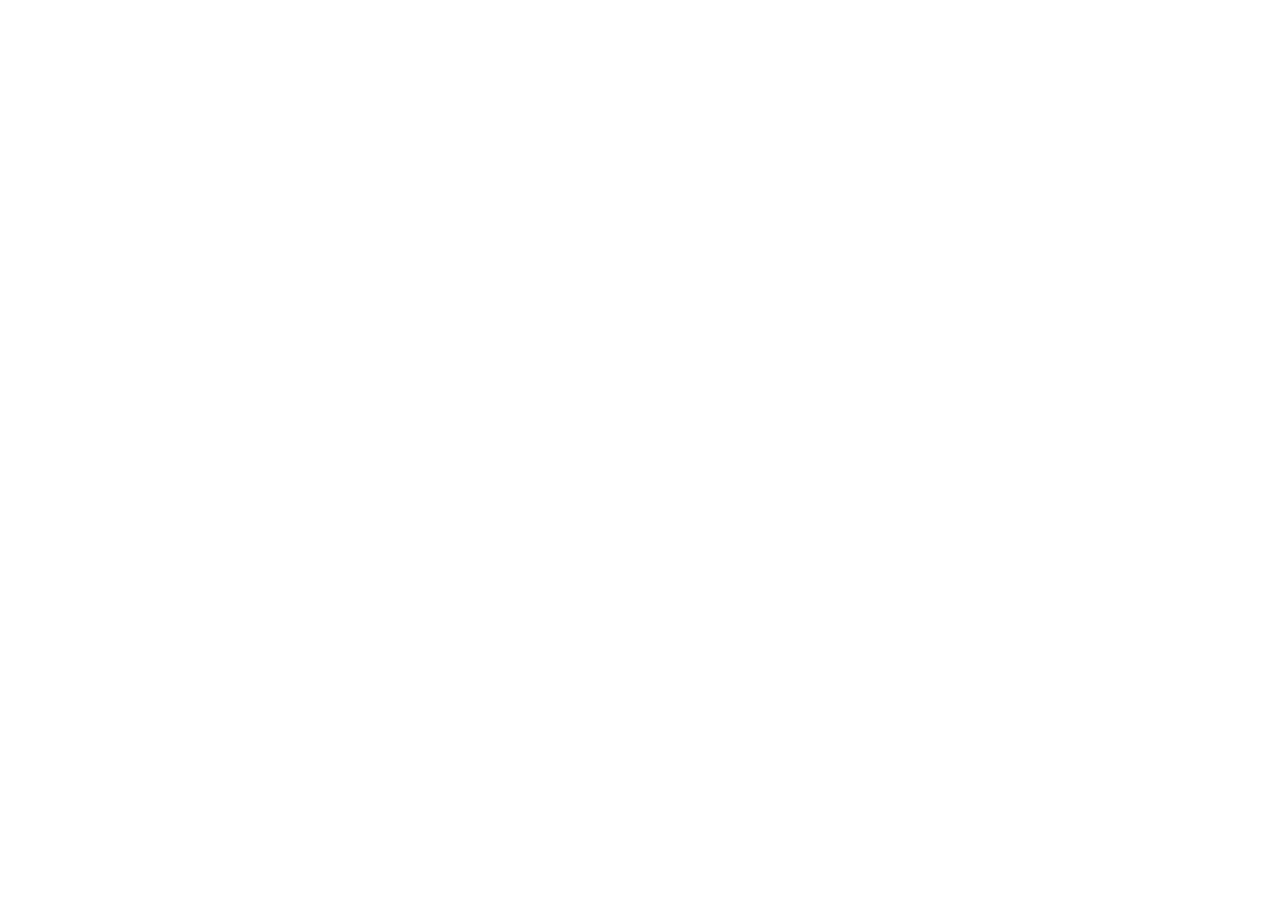
==== index.html @ 0b7f506c "Add files via upload" ====
<!doctype html>
<html lang="en">
  <head>
    <meta charset="UTF-8" />
    <meta name="viewport" content="width=device-width, initial-scale=1.0" />
    <meta name="theme-color" content="#101114" />
    <meta name="description" content="kults.tech builds sharp, useful websites for people doing serious work." />
    <title>kults.tech — Web design with a point of view</title>
    <script type="module" crossorigin src="/assets/index-CCxFKSVc.js"></script>
    <link rel="stylesheet" crossorigin href="/assets/index-DXysfhAD.css">
    <script src="/__manus__/debug-collector.js" defer></script>
  </head>
  <body>
    <script id="manus-runtime">window.__MANUS_HOST_DEV__ = false;
(function(){"use strict";var Mr={exports:{}},Kn={};/**
 * @license React
 * react-jsx-runtime.production.js
 *
 * Copyright (c) Meta Platforms, Inc. and affiliates.
 *
 * This source code is licensed under the MIT license found in the
 * LICENSE file in the root directory of this source tree.
 */var $c;function um(){if($c)return Kn;$c=1;var r=Symbol.for("react.transitional.element"),i=Symbol.for("react.fragment");function c(s,d,m){var x=null;if(m!==void 0&&(x=""+m),d.key!==void 0&&(x=""+d.key),"key"in d){m={};for(var R in d)R!=="key"&&(m[R]=d[R])}else m=d;return d=m.ref,{$$typeof:r,type:s,key:x,ref:d!==void 0?d:null,props:m}}return Kn.Fragment=i,Kn.jsx=c,Kn.jsxs=c,Kn}var Fc;function dm(){return Fc||(Fc=1,Mr.exports=um()),Mr.exports}var h=dm(),Ar={exports:{}},Pn={},Rr={exports:{}},Nr={};/**
 * @license React
 * scheduler.production.js
 *
 * Copyright (c) Meta Platforms, Inc. and affiliates.
 *
 * This source code is licensed under the MIT license found in the
 * LICENSE file in the root directory of this source tree.
 */var Ic;function fm(){return Ic||(Ic=1,function(r){function i(A,q){var B=A.length;A.push(q);t:for(;0<B;){var bt=B-1>>>1,p=A[bt];if(0<d(p,q))A[bt]=q,A[B]=p,B=bt;else break t}}function c(A){return A.length===0?null:A[0]}function s(A){if(A.length===0)return null;var q=A[0],B=A.pop();if(B!==q){A[0]=B;t:for(var bt=0,p=A.length,O=p>>>1;bt<O;){var X=2*(bt+1)-1,G=A[X],Z=X+1,st=A[Z];if(0>d(G,B))Z<p&&0>d(st,G)?(A[bt]=st,A[Z]=B,bt=Z):(A[bt]=G,A[X]=B,bt=X);else if(Z<p&&0>d(st,B))A[bt]=st,A[Z]=B,bt=Z;else break t}}return q}function d(A,q){var B=A.sortIndex-q.sortIndex;return B!==0?B:A.id-q.id}if(r.unstable_now=void 0,typeof performance=="object"&&typeof performance.now=="function"){var m=performance;r.unstable_now=function(){return m.now()}}else{var x=Date,R=x.now();r.unstable_now=function(){return x.now()-R}}var C=[],v=[],D=1,j=null,J=3,at=!1,$=!1,nt=!1,ct=!1,ht=typeof setTimeout=="function"?setTimeout:null,St=typeof clearTimeout=="function"?clearTimeout:null,_=typeof setImmediate<"u"?setImmediate:null;function Y(A){for(var q=c(v);q!==null;){if(q.callback===null)s(v);else if(q.startTime<=A)s(v),q.sortIndex=q.expirationTime,i(C,q);else break;q=c(v)}}function H(A){if(nt=!1,Y(A),!$)if(c(C)!==null)$=!0,it||(it=!0,Bt());else{var q=c(v);q!==null&&Mt(H,q.startTime-A)}}var it=!1,rt=-1,V=5,xt=-1;function Be(){return ct?!0:!(r.unstable_now()-xt<V)}function te(){if(ct=!1,it){var A=r.unstable_now();xt=A;var q=!0;try{t:{$=!1,nt&&(nt=!1,St(rt),rt=-1),at=!0;var B=J;try{e:{for(Y(A),j=c(C);j!==null&&!(j.expirationTime>A&&Be());){var bt=j.callback;if(typeof bt=="function"){j.callback=null,J=j.priorityLevel;var p=bt(j.expirationTime<=A);if(A=r.unstable_now(),typeof p=="function"){j.callback=p,Y(A),q=!0;break e}j===c(C)&&s(C),Y(A)}else s(C);j=c(C)}if(j!==null)q=!0;else{var O=c(v);O!==null&&Mt(H,O.startTime-A),q=!1}}break t}finally{j=null,J=B,at=!1}q=void 0}}finally{q?Bt():it=!1}}}var Bt;if(typeof _=="function")Bt=function(){_(te)};else if(typeof MessageChannel<"u"){var me=new MessageChannel,Se=me.port2;me.port1.onmessage=te,Bt=function(){Se.postMessage(null)}}else Bt=function(){ht(te,0)};function Mt(A,q){rt=ht(function(){A(r.unstable_now())},q)}r.unstable_IdlePriority=5,r.unstable_ImmediatePriority=1,r.unstable_LowPriority=4,r.unstable_NormalPriority=3,r.unstable_Profiling=null,r.unstable_UserBlockingPriority=2,r.unstable_cancelCallback=function(A){A.callback=null},r.unstable_forceFrameRate=function(A){0>A||125<A?console.error("forceFrameRate takes a positive int between 0 and 125, forcing frame rates higher than 125 fps is not supported"):V=0<A?Math.floor(1e3/A):5},r.unstable_getCurrentPriorityLevel=function(){return J},r.unstable_next=function(A){switch(J){case 1:case 2:case 3:var q=3;break;default:q=J}var B=J;J=q;try{return A()}finally{J=B}},r.unstable_requestPaint=function(){ct=!0},r.unstable_runWithPriority=function(A,q){switch(A){case 1:case 2:case 3:case 4:case 5:break;default:A=3}var B=J;J=A;try{return q()}finally{J=B}},r.unstable_scheduleCallback=function(A,q,B){var bt=r.unstable_now();switch(typeof B=="object"&&B!==null?(B=B.delay,B=typeof B=="number"&&0<B?bt+B:bt):B=bt,A){case 1:var p=-1;break;case 2:p=250;break;case 5:p=1073741823;break;case 4:p=1e4;break;default:p=5e3}return p=B+p,A={id:D++,callback:q,priorityLevel:A,startTime:B,expirationTime:p,sortIndex:-1},B>bt?(A.sortIndex=B,i(v,A),c(C)===null&&A===c(v)&&(nt?(St(rt),rt=-1):nt=!0,Mt(H,B-bt))):(A.sortIndex=p,i(C,A),$||at||($=!0,it||(it=!0,Bt()))),A},r.unstable_shouldYield=Be,r.unstable_wrapCallback=function(A){var q=J;return function(){var B=J;J=q;try{return A.apply(this,arguments)}finally{J=B}}}}(Nr)),Nr}var tu;function hm(){return tu||(tu=1,Rr.exports=fm()),Rr.exports}var zr={exports:{}},ut={};/**
 * @license React
 * react.production.js
 *
 * Copyright (c) Meta Platforms, Inc. and affiliates.
 *
 * This source code is licensed under the MIT license found in the
 * LICENSE file in the root directory of this source tree.
 */var eu;function mm(){if(eu)return ut;eu=1;var r=Symbol.for("react.transitional.element"),i=Symbol.for("react.portal"),c=Symbol.for("react.fragment"),s=Symbol.for("react.strict_mode"),d=Symbol.for("react.profiler"),m=Symbol.for("react.consumer"),x=Symbol.for("react.context"),R=Symbol.for("react.forward_ref"),C=Symbol.for("react.suspense"),v=Symbol.for("react.memo"),D=Symbol.for("react.lazy"),j=Symbol.iterator;function J(p){return p===null||typeof p!="object"?null:(p=j&&p[j]||p["@@iterator"],typeof p=="function"?p:null)}var at={isMounted:function(){return!1},enqueueForceUpdate:function(){},enqueueReplaceState:function(){},enqueueSetState:function(){}},$=Object.assign,nt={};function ct(p,O,X){this.props=p,this.context=O,this.refs=nt,this.updater=X||at}ct.prototype.isReactComponent={},ct.prototype.setState=function(p,O){if(typeof p!="object"&&typeof p!="function"&&p!=null)throw Error("takes an object of state variables to update or a function which returns an object of state variables.");this.updater.enqueueSetState(this,p,O,"setState")},ct.prototype.forceUpdate=function(p){this.updater.enqueueForceUpdate(this,p,"forceUpdate")};function ht(){}ht.prototype=ct.prototype;function St(p,O,X){this.props=p,this.context=O,this.refs=nt,this.updater=X||at}var _=St.prototype=new ht;_.constructor=St,$(_,ct.prototype),_.isPureReactComponent=!0;var Y=Array.isArray,H={H:null,A:null,T:null,S:null,V:null},it=Object.prototype.hasOwnProperty;function rt(p,O,X,G,Z,st){return X=st.ref,{$$typeof:r,type:p,key:O,ref:X!==void 0?X:null,props:st}}function V(p,O){return rt(p.type,O,void 0,void 0,void 0,p.props)}function xt(p){return typeof p=="object"&&p!==null&&p.$$typeof===r}function Be(p){var O={"=":"=0",":":"=2"};return"$"+p.replace(/[=:]/g,function(X){return O[X]})}var te=/\/+/g;function Bt(p,O){return typeof p=="object"&&p!==null&&p.key!=null?Be(""+p.key):O.toString(36)}function me(){}function Se(p){switch(p.status){case"fulfilled":return p.value;case"rejected":throw p.reason;default:switch(typeof p.status=="string"?p.then(me,me):(p.status="pending",p.then(function(O){p.status==="pending"&&(p.status="fulfilled",p.value=O)},function(O){p.status==="pending"&&(p.status="rejected",p.reason=O)})),p.status){case"fulfilled":return p.value;case"rejected":throw p.reason}}throw p}function Mt(p,O,X,G,Z){var st=typeof p;(st==="undefined"||st==="boolean")&&(p=null);var I=!1;if(p===null)I=!0;else switch(st){case"bigint":case"string":case"number":I=!0;break;case"object":switch(p.$$typeof){case r:case i:I=!0;break;case D:return I=p._init,Mt(I(p._payload),O,X,G,Z)}}if(I)return Z=Z(p),I=G===""?"."+Bt(p,0):G,Y(Z)?(X="",I!=null&&(X=I.replace(te,"$&/")+"/"),Mt(Z,O,X,"",function(Jt){return Jt})):Z!=null&&(xt(Z)&&(Z=V(Z,X+(Z.key==null||p&&p.key===Z.key?"":(""+Z.key).replace(te,"$&/")+"/")+I)),O.push(Z)),1;I=0;var gt=G===""?".":G+":";if(Y(p))for(var Tt=0;Tt<p.length;Tt++)G=p[Tt],st=gt+Bt(G,Tt),I+=Mt(G,O,X,st,Z);else if(Tt=J(p),typeof Tt=="function")for(p=Tt.call(p),Tt=0;!(G=p.next()).done;)G=G.value,st=gt+Bt(G,Tt++),I+=Mt(G,O,X,st,Z);else if(st==="object"){if(typeof p.then=="function")return Mt(Se(p),O,X,G,Z);throw O=String(p),Error("Objects are not valid as a React child (found: "+(O==="[object Object]"?"object with keys {"+Object.keys(p).join(", ")+"}":O)+"). If you meant to render a collection of children, use an array instead.")}return I}function A(p,O,X){if(p==null)return p;var G=[],Z=0;return Mt(p,G,"","",function(st){return O.call(X,st,Z++)}),G}function q(p){if(p._status===-1){var O=p._result;O=O(),O.then(function(X){(p._status===0||p._status===-1)&&(p._status=1,p._result=X)},function(X){(p._status===0||p._status===-1)&&(p._status=2,p._result=X)}),p._status===-1&&(p._status=0,p._result=O)}if(p._status===1)return p._result.default;throw p._result}var B=typeof reportError=="function"?reportError:function(p){if(typeof window=="object"&&typeof window.ErrorEvent=="function"){var O=new window.ErrorEvent("error",{bubbles:!0,cancelable:!0,message:typeof p=="object"&&p!==null&&typeof p.message=="string"?String(p.message):String(p),error:p});if(!window.dispatchEvent(O))return}else if(typeof process=="object"&&typeof process.emit=="function"){process.emit("uncaughtException",p);return}console.error(p)};function bt(){}return ut.Children={map:A,forEach:function(p,O,X){A(p,function(){O.apply(this,arguments)},X)},count:function(p){var O=0;return A(p,function(){O++}),O},toArray:function(p){return A(p,function(O){return O})||[]},only:function(p){if(!xt(p))throw Error("React.Children.only expected to receive a single React element child.");return p}},ut.Component=ct,ut.Fragment=c,ut.Profiler=d,ut.PureComponent=St,ut.StrictMode=s,ut.Suspense=C,ut.__CLIENT_INTERNALS_DO_NOT_USE_OR_WARN_USERS_THEY_CANNOT_UPGRADE=H,ut.__COMPILER_RUNTIME={__proto__:null,c:function(p){return H.H.useMemoCache(p)}},ut.cache=function(p){return function(){return p.apply(null,arguments)}},ut.cloneElement=function(p,O,X){if(p==null)throw Error("The argument must be a React element, but you passed "+p+".");var G=$({},p.props),Z=p.key,st=void 0;if(O!=null)for(I in O.ref!==void 0&&(st=void 0),O.key!==void 0&&(Z=""+O.key),O)!it.call(O,I)||I==="key"||I==="__self"||I==="__source"||I==="ref"&&O.ref===void 0||(G[I]=O[I]);var I=arguments.length-2;if(I===1)G.children=X;else if(1<I){for(var gt=Array(I),Tt=0;Tt<I;Tt++)gt[Tt]=arguments[Tt+2];G.children=gt}return rt(p.type,Z,void 0,void 0,st,G)},ut.createContext=function(p){return p={$$typeof:x,_currentValue:p,_currentValue2:p,_threadCount:0,Provider:null,Consumer:null},p.Provider=p,p.Consumer={$$typeof:m,_context:p},p},ut.createElement=function(p,O,X){var G,Z={},st=null;if(O!=null)for(G in O.key!==void 0&&(st=""+O.key),O)it.call(O,G)&&G!=="key"&&G!=="__self"&&G!=="__source"&&(Z[G]=O[G]);var I=arguments.length-2;if(I===1)Z.children=X;else if(1<I){for(var gt=Array(I),Tt=0;Tt<I;Tt++)gt[Tt]=arguments[Tt+2];Z.children=gt}if(p&&p.defaultProps)for(G in I=p.defaultProps,I)Z[G]===void 0&&(Z[G]=I[G]);return rt(p,st,void 0,void 0,null,Z)},ut.createRef=function(){return{current:null}},ut.forwardRef=function(p){return{$$typeof:R,render:p}},ut.isValidElement=xt,ut.lazy=function(p){return{$$typeof:D,_payload:{_status:-1,_result:p},_init:q}},ut.memo=function(p,O){return{$$typeof:v,type:p,compare:O===void 0?null:O}},ut.startTransition=function(p){var O=H.T,X={};H.T=X;try{var G=p(),Z=H.S;Z!==null&&Z(X,G),typeof G=="object"&&G!==null&&typeof G.then=="function"&&G.then(bt,B)}catch(st){B(st)}finally{H.T=O}},ut.unstable_useCacheRefresh=function(){return H.H.useCacheRefresh()},ut.use=function(p){return H.H.use(p)},ut.useActionState=function(p,O,X){return H.H.useActionState(p,O,X)},ut.useCallback=function(p,O){return H.H.useCallback(p,O)},ut.useContext=function(p){return H.H.useContext(p)},ut.useDebugValue=function(){},ut.useDeferredValue=function(p,O){return H.H.useDeferredValue(p,O)},ut.useEffect=function(p,O,X){var G=H.H;if(typeof X=="function")throw Error("useEffect CRUD overload is not enabled in this build of React.");return G.useEffect(p,O)},ut.useId=function(){return H.H.useId()},ut.useImperativeHandle=function(p,O,X){return H.H.useImperativeHandle(p,O,X)},ut.useInsertionEffect=function(p,O){return H.H.useInsertionEffect(p,O)},ut.useLayoutEffect=function(p,O){return H.H.useLayoutEffect(p,O)},ut.useMemo=function(p,O){return H.H.useMemo(p,O)},ut.useOptimistic=function(p,O){return H.H.useOptimistic(p,O)},ut.useReducer=function(p,O,X){return H.H.useReducer(p,O,X)},ut.useRef=function(p){return H.H.useRef(p)},ut.useState=function(p){return H.H.useState(p)},ut.useSyncExternalStore=function(p,O,X){return H.H.useSyncExternalStore(p,O,X)},ut.useTransition=function(){return H.H.useTransition()},ut.version="19.1.1",ut}var lu;function _r(){return lu||(lu=1,zr.exports=mm()),zr.exports}var kr={exports:{}},he={};/**
 * @license React
 * react-dom.production.js
 *
 * Copyright (c) Meta Platforms, Inc. and affiliates.
 *
 * This source code is licensed under the MIT license found in the
 * LICENSE file in the root directory of this source tree.
 */var au;function gm(){if(au)return he;au=1;var r=_r();function i(C){var v="https://react.dev/errors/"+C;if(1<arguments.length){v+="?args[]="+encodeURIComponent(arguments[1]);for(var D=2;D<arguments.length;D++)v+="&args[]="+encodeURIComponent(arguments[D])}return"Minified React error #"+C+"; visit "+v+" for the full message or use the non-minified dev environment for full errors and additional helpful warnings."}function c(){}var s={d:{f:c,r:function(){throw Error(i(522))},D:c,C:c,L:c,m:c,X:c,S:c,M:c},p:0,findDOMNode:null},d=Symbol.for("react.portal");function m(C,v,D){var j=3<arguments.length&&arguments[3]!==void 0?arguments[3]:null;return{$$typeof:d,key:j==null?null:""+j,children:C,containerInfo:v,implementation:D}}var x=r.__CLIENT_INTERNALS_DO_NOT_USE_OR_WARN_USERS_THEY_CANNOT_UPGRADE;function R(C,v){if(C==="font")return"";if(typeof v=="string")return v==="use-credentials"?v:""}return he.__DOM_INTERNALS_DO_NOT_USE_OR_WARN_USERS_THEY_CANNOT_UPGRADE=s,he.createPortal=function(C,v){var D=2<arguments.length&&arguments[2]!==void 0?arguments[2]:null;if(!v||v.nodeType!==1&&v.nodeType!==9&&v.nodeType!==11)throw Error(i(299));return m(C,v,null,D)},he.flushSync=function(C){var v=x.T,D=s.p;try{if(x.T=null,s.p=2,C)return C()}finally{x.T=v,s.p=D,s.d.f()}},he.preconnect=function(C,v){typeof C=="string"&&(v?(v=v.crossOrigin,v=typeof v=="string"?v==="use-credentials"?v:"":void 0):v=null,s.d.C(C,v))},he.prefetchDNS=function(C){typeof C=="string"&&s.d.D(C)},he.preinit=function(C,v){if(typeof C=="string"&&v&&typeof v.as=="string"){var D=v.as,j=R(D,v.crossOrigin),J=typeof v.integrity=="string"?v.integrity:void 0,at=typeof v.fetchPriority=="string"?v.fetchPriority:void 0;D==="style"?s.d.S(C,typeof v.precedence=="string"?v.precedence:void 0,{crossOrigin:j,integrity:J,fetchPriority:at}):D==="script"&&s.d.X(C,{crossOrigin:j,integrity:J,fetchPriority:at,nonce:typeof v.nonce=="string"?v.nonce:void 0})}},he.preinitModule=function(C,v){if(typeof C=="string")if(typeof v=="object"&&v!==null){if(v.as==null||v.as==="script"){var D=R(v.as,v.crossOrigin);s.d.M(C,{crossOrigin:D,integrity:typeof v.integrity=="string"?v.integrity:void 0,nonce:typeof v.nonce=="string"?v.nonce:void 0})}}else v==null&&s.d.M(C)},he.preload=function(C,v){if(typeof C=="string"&&typeof v=="object"&&v!==null&&typeof v.as=="string"){var D=v.as,j=R(D,v.crossOrigin);s.d.L(C,D,{crossOrigin:j,integrity:typeof v.integrity=="string"?v.integrity:void 0,nonce:typeof v.nonce=="string"?v.nonce:void 0,type:typeof v.type=="string"?v.type:void 0,fetchPriority:typeof v.fetchPriority=="string"?v.fetchPriority:void 0,referrerPolicy:typeof v.referrerPolicy=="string"?v.referrerPolicy:void 0,imageSrcSet:typeof v.imageSrcSet=="string"?v.imageSrcSet:void 0,imageSizes:typeof v.imageSizes=="string"?v.imageSizes:void 0,media:typeof v.media=="string"?v.media:void 0})}},he.preloadModule=function(C,v){if(typeof C=="string")if(v){var D=R(v.as,v.crossOrigin);s.d.m(C,{as:typeof v.as=="string"&&v.as!=="script"?v.as:void 0,crossOrigin:D,integrity:typeof v.integrity=="string"?v.integrity:void 0})}else s.d.m(C)},he.requestFormReset=function(C){s.d.r(C)},he.unstable_batchedUpdates=function(C,v){return C(v)},he.useFormState=function(C,v,D){return x.H.useFormState(C,v,D)},he.useFormStatus=function(){return x.H.useHostTransitionStatus()},he.version="19.1.1",he}var nu;function pm(){if(nu)return kr.exports;nu=1;function r(){if(!(typeof __REACT_DEVTOOLS_GLOBAL_HOOK__>"u"||typeof __REACT_DEVTOOLS_GLOBAL_HOOK__.checkDCE!="function"))try{__REACT_DEVTOOLS_GLOBAL_HOOK__.checkDCE(r)}catch(i){console.error(i)}}return r(),kr.exports=gm(),kr.exports}/**
 * @license React
 * react-dom-client.production.js
 *
 * Copyright (c) Meta Platforms, Inc. and affiliates.
 *
 * This source code is licensed under the MIT license found in the
 * LICENSE file in the root directory of this source tree.
 */var ou;function ym(){if(ou)return Pn;ou=1;var r=hm(),i=_r(),c=pm();function s(t){var e="https://react.dev/errors/"+t;if(1<arguments.length){e+="?args[]="+encodeURIComponent(arguments[1]);for(var l=2;l<arguments.length;l++)e+="&args[]="+encodeURIComponent(arguments[l])}return"Minified React error #"+t+"; visit "+e+" for the full message or use the non-minified dev environment for full errors and additional helpful warnings."}function d(t){return!(!t||t.nodeType!==1&&t.nodeType!==9&&t.nodeType!==11)}function m(t){var e=t,l=t;if(t.alternate)for(;e.return;)e=e.return;else{t=e;do e=t,(e.flags&4098)!==0&&(l=e.return),t=e.return;while(t)}return e.tag===3?l:null}function x(t){if(t.tag===13){var e=t.memoizedState;if(e===null&&(t=t.alternate,t!==null&&(e=t.memoizedState)),e!==null)return e.dehydrated}return null}function R(t){if(m(t)!==t)throw Error(s(188))}function C(t){var e=t.alternate;if(!e){if(e=m(t),e===null)throw Error(s(188));return e!==t?null:t}for(var l=t,a=e;;){var n=l.return;if(n===null)break;var o=n.alternate;if(o===null){if(a=n.return,a!==null){l=a;continue}break}if(n.child===o.child){for(o=n.child;o;){if(o===l)return R(n),t;if(o===a)return R(n),e;o=o.sibling}throw Error(s(188))}if(l.return!==a.return)l=n,a=o;else{for(var u=!1,f=n.child;f;){if(f===l){u=!0,l=n,a=o;break}if(f===a){u=!0,a=n,l=o;break}f=f.sibling}if(!u){for(f=o.child;f;){if(f===l){u=!0,l=o,a=n;break}if(f===a){u=!0,a=o,l=n;break}f=f.sibling}if(!u)throw Error(s(189))}}if(l.alternate!==a)throw Error(s(190))}if(l.tag!==3)throw Error(s(188));return l.stateNode.current===l?t:e}function v(t){var e=t.tag;if(e===5||e===26||e===27||e===6)return t;for(t=t.child;t!==null;){if(e=v(t),e!==null)return e;t=t.sibling}return null}var D=Object.assign,j=Symbol.for("react.element"),J=Symbol.for("react.transitional.element"),at=Symbol.for("react.portal"),$=Symbol.for("react.fragment"),nt=Symbol.for("react.strict_mode"),ct=Symbol.for("react.profiler"),ht=Symbol.for("react.provider"),St=Symbol.for("react.consumer"),_=Symbol.for("react.context"),Y=Symbol.for("react.forward_ref"),H=Symbol.for("react.suspense"),it=Symbol.for("react.suspense_list"),rt=Symbol.for("react.memo"),V=Symbol.for("react.lazy"),xt=Symbol.for("react.activity"),Be=Symbol.for("react.memo_cache_sentinel"),te=Symbol.iterator;function Bt(t){return t===null||typeof t!="object"?null:(t=te&&t[te]||t["@@iterator"],typeof t=="function"?t:null)}var me=Symbol.for("react.client.reference");function Se(t){if(t==null)return null;if(typeof t=="function")return t.$$typeof===me?null:t.displayName||t.name||null;if(typeof t=="string")return t;switch(t){case $:return"Fragment";case ct:return"Profiler";case nt:return"StrictMode";case H:return"Suspense";case it:return"SuspenseList";case xt:return"Activity"}if(typeof t=="object")switch(t.$$typeof){case at:return"Portal";case _:return(t.displayName||"Context")+".Provider";case St:return(t._context.displayName||"Context")+".Consumer";case Y:var e=t.render;return t=t.displayName,t||(t=e.displayName||e.name||"",t=t!==""?"ForwardRef("+t+")":"ForwardRef"),t;case rt:return e=t.displayName||null,e!==null?e:Se(t.type)||"Memo";case V:e=t._payload,t=t._init;try{return Se(t(e))}catch{}}return null}var Mt=Array.isArray,A=i.__CLIENT_INTERNALS_DO_NOT_USE_OR_WARN_USERS_THEY_CANNOT_UPGRADE,q=c.__DOM_INTERNALS_DO_NOT_USE_OR_WARN_USERS_THEY_CANNOT_UPGRADE,B={pending:!1,data:null,method:null,action:null},bt=[],p=-1;function O(t){return{current:t}}function X(t){0>p||(t.current=bt[p],bt[p]=null,p--)}function G(t,e){p++,bt[p]=t.current,t.current=e}var Z=O(null),st=O(null),I=O(null),gt=O(null);function Tt(t,e){switch(G(I,e),G(st,t),G(Z,null),e.nodeType){case 9:case 11:t=(t=e.documentElement)&&(t=t.namespaceURI)?Hh(t):0;break;default:if(t=e.tagName,e=e.namespaceURI)e=Hh(e),t=Uh(e,t);else switch(t){case"svg":t=1;break;case"math":t=2;break;default:t=0}}X(Z),G(Z,t)}function Jt(){X(Z),X(st),X(I)}function Ke(t){t.memoizedState!==null&&G(gt,t);var e=Z.current,l=Uh(e,t.type);e!==l&&(G(st,t),G(Z,l))}function Ce(t){st.current===t&&(X(Z),X(st)),gt.current===t&&(X(gt),Wo._currentValue=B)}var Pe=Object.prototype.hasOwnProperty,yl=r.unstable_scheduleCallback,sn=r.unstable_cancelCallback,Ca=r.unstable_shouldYield,ri=r.unstable_requestPaint,ge=r.unstable_now,si=r.unstable_getCurrentPriorityLevel,Ul=r.unstable_ImmediatePriority,Fn=r.unstable_UserBlockingPriority,nl=r.unstable_NormalPriority,ci=r.unstable_LowPriority,Gl=r.unstable_IdlePriority,ui=r.log,Ea=r.unstable_setDisableYieldValue,ql=null,Wt=null;function Je(t){if(typeof ui=="function"&&Ea(t),Wt&&typeof Wt.setStrictMode=="function")try{Wt.setStrictMode(ql,t)}catch{}}var $t=Math.clz32?Math.clz32:fi,di=Math.log,Ta=Math.LN2;function fi(t){return t>>>=0,t===0?32:31-(di(t)/Ta|0)|0}var L=256,cn=4194304;function vl(t){var e=t&42;if(e!==0)return e;switch(t&-t){case 1:return 1;case 2:return 2;case 4:return 4;case 8:return 8;case 16:return 16;case 32:return 32;case 64:return 64;case 128:return 128;case 256:case 512:case 1024:case 2048:case 4096:case 8192:case 16384:case 32768:case 65536:case 131072:case 262144:case 524288:case 1048576:case 2097152:return t&4194048;case 4194304:case 8388608:case 16777216:case 33554432:return t&62914560;case 67108864:return 67108864;case 134217728:return 134217728;case 268435456:return 268435456;case 536870912:return 536870912;case 1073741824:return 0;default:return t}}function un(t,e,l){var a=t.pendingLanes;if(a===0)return 0;var n=0,o=t.suspendedLanes,u=t.pingedLanes;t=t.warmLanes;var f=a&134217727;return f!==0?(a=f&~o,a!==0?n=vl(a):(u&=f,u!==0?n=vl(u):l||(l=f&~t,l!==0&&(n=vl(l))))):(f=a&~o,f!==0?n=vl(f):u!==0?n=vl(u):l||(l=a&~t,l!==0&&(n=vl(l)))),n===0?0:e!==0&&e!==n&&(e&o)===0&&(o=n&-n,l=e&-e,o>=l||o===32&&(l&4194048)!==0)?e:n}function Dt(t,e){return(t.pendingLanes&~(t.suspendedLanes&~t.pingedLanes)&e)===0}function In(t,e){switch(t){case 1:case 2:case 4:case 8:case 64:return e+250;case 16:case 32:case 128:case 256:case 512:case 1024:case 2048:case 4096:case 8192:case 16384:case 32768:case 65536:case 131072:case 262144:case 524288:case 1048576:case 2097152:return e+5e3;case 4194304:case 8388608:case 16777216:case 33554432:return-1;case 67108864:case 134217728:case 268435456:case 536870912:case 1073741824:return-1;default:return-1}}function to(){var t=L;return L<<=1,(L&4194048)===0&&(L=256),t}function hi(){var t=cn;return cn<<=1,(cn&62914560)===0&&(cn=4194304),t}function eo(t){for(var e=[],l=0;31>l;l++)e.push(t);return e}function Da(t,e){t.pendingLanes|=e,e!==268435456&&(t.suspendedLanes=0,t.pingedLanes=0,t.warmLanes=0)}function Ir(t,e,l,a,n,o){var u=t.pendingLanes;t.pendingLanes=l,t.suspendedLanes=0,t.pingedLanes=0,t.warmLanes=0,t.expiredLanes&=l,t.entangledLanes&=l,t.errorRecoveryDisabledLanes&=l,t.shellSuspendCounter=0;var f=t.entanglements,g=t.expirationTimes,S=t.hiddenUpdates;for(l=u&~l;0<l;){var N=31-$t(l),k=1<<N;f[N]=0,g[N]=-1;var E=S[N];if(E!==null)for(S[N]=null,N=0;N<E.length;N++){var T=E[N];T!==null&&(T.lane&=-536870913)}l&=~k}a!==0&&mi(t,a,0),o!==0&&n===0&&t.tag!==0&&(t.suspendedLanes|=o&~(u&~e))}function mi(t,e,l){t.pendingLanes|=e,t.suspendedLanes&=~e;var a=31-$t(e);t.entangledLanes|=e,t.entanglements[a]=t.entanglements[a]|1073741824|l&4194090}function gi(t,e){var l=t.entangledLanes|=e;for(t=t.entanglements;l;){var a=31-$t(l),n=1<<a;n&e|t[a]&e&&(t[a]|=e),l&=~n}}function lo(t){switch(t){case 2:t=1;break;case 8:t=4;break;case 32:t=16;break;case 256:case 512:case 1024:case 2048:case 4096:case 8192:case 16384:case 32768:case 65536:case 131072:case 262144:case 524288:case 1048576:case 2097152:case 4194304:case 8388608:case 16777216:case 33554432:t=128;break;case 268435456:t=134217728;break;default:t=0}return t}function ao(t){return t&=-t,2<t?8<t?(t&134217727)!==0?32:268435456:8:2}function pi(){var t=q.p;return t!==0?t:(t=window.event,t===void 0?32:nm(t.type))}function ts(t,e){var l=q.p;try{return q.p=t,e()}finally{q.p=l}}var ol=Math.random().toString(36).slice(2),ee="__reactFiber$"+ol,pe="__reactProps$"+ol,Yl="__reactContainer$"+ol,no="__reactEvents$"+ol,es="__reactListeners$"+ol,ls="__reactHandles$"+ol,yi="__reactResources$"+ol,Ma="__reactMarker$"+ol;function oo(t){delete t[ee],delete t[pe],delete t[no],delete t[es],delete t[ls]}function Vl(t){var e=t[ee];if(e)return e;for(var l=t.parentNode;l;){if(e=l[Yl]||l[ee]){if(l=e.alternate,e.child!==null||l!==null&&l.child!==null)for(t=Vh(t);t!==null;){if(l=t[ee])return l;t=Vh(t)}return e}t=l,l=t.parentNode}return null}function Xl(t){if(t=t[ee]||t[Yl]){var e=t.tag;if(e===5||e===6||e===13||e===26||e===27||e===3)return t}return null}function Aa(t){var e=t.tag;if(e===5||e===26||e===27||e===6)return t.stateNode;throw Error(s(33))}function Zl(t){var e=t[yi];return e||(e=t[yi]={hoistableStyles:new Map,hoistableScripts:new Map}),e}function Vt(t){t[Ma]=!0}var vi=new Set,bi={};function bl(t,e){We(t,e),We(t+"Capture",e)}function We(t,e){for(bi[t]=e,t=0;t<e.length;t++)vi.add(e[t])}var as=RegExp("^[:A-Z_a-z\\u00C0-\\u00D6\\u00D8-\\u00F6\\u00F8-\\u02FF\\u0370-\\u037D\\u037F-\\u1FFF\\u200C-\\u200D\\u2070-\\u218F\\u2C00-\\u2FEF\\u3001-\\uD7FF\\uF900-\\uFDCF\\uFDF0-\\uFFFD][:A-Z_a-z\\u00C0-\\u00D6\\u00D8-\\u00F6\\u00F8-\\u02FF\\u0370-\\u037D\\u037F-\\u1FFF\\u200C-\\u200D\\u2070-\\u218F\\u2C00-\\u2FEF\\u3001-\\uD7FF\\uF900-\\uFDCF\\uFDF0-\\uFFFD\\-.0-9\\u00B7\\u0300-\\u036F\\u203F-\\u2040]*$"),xi={},wi={};function Ra(t){return Pe.call(wi,t)?!0:Pe.call(xi,t)?!1:as.test(t)?wi[t]=!0:(xi[t]=!0,!1)}function M(t,e,l){if(Ra(e))if(l===null)t.removeAttribute(e);else{switch(typeof l){case"undefined":case"function":case"symbol":t.removeAttribute(e);return;case"boolean":var a=e.toLowerCase().slice(0,5);if(a!=="data-"&&a!=="aria-"){t.removeAttribute(e);return}}t.setAttribute(e,""+l)}}function tt(t,e,l){if(l===null)t.removeAttribute(e);else{switch(typeof l){case"undefined":case"function":case"symbol":case"boolean":t.removeAttribute(e);return}t.setAttribute(e,""+l)}}function Ot(t,e,l,a){if(a===null)t.removeAttribute(l);else{switch(typeof a){case"undefined":case"function":case"symbol":case"boolean":t.removeAttribute(l);return}t.setAttributeNS(e,l,""+a)}}var le,Ee;function ae(t){if(le===void 0)try{throw Error()}catch(l){var e=l.stack.trim().match(/\n( *(at )?)/);le=e&&e[1]||"",Ee=-1<l.stack.indexOf(`
    at`)?" (<anonymous>)":-1<l.stack.indexOf("@")?"@unknown:0:0":""}return`
`+le+t+Ee}var Le=!1;function He(t,e){if(!t||Le)return"";Le=!0;var l=Error.prepareStackTrace;Error.prepareStackTrace=void 0;try{var a={DetermineComponentFrameRoot:function(){try{if(e){var k=function(){throw Error()};if(Object.defineProperty(k.prototype,"props",{set:function(){throw Error()}}),typeof Reflect=="object"&&Reflect.construct){try{Reflect.construct(k,[])}catch(T){var E=T}Reflect.construct(t,[],k)}else{try{k.call()}catch(T){E=T}t.call(k.prototype)}}else{try{throw Error()}catch(T){E=T}(k=t())&&typeof k.catch=="function"&&k.catch(function(){})}}catch(T){if(T&&E&&typeof T.stack=="string")return[T.stack,E.stack]}return[null,null]}};a.DetermineComponentFrameRoot.displayName="DetermineComponentFrameRoot";var n=Object.getOwnPropertyDescriptor(a.DetermineComponentFrameRoot,"name");n&&n.configurable&&Object.defineProperty(a.DetermineComponentFrameRoot,"name",{value:"DetermineComponentFrameRoot"});var o=a.DetermineComponentFrameRoot(),u=o[0],f=o[1];if(u&&f){var g=u.split(`
`),S=f.split(`
`);for(n=a=0;a<g.length&&!g[a].includes("DetermineComponentFrameRoot");)a++;for(;n<S.length&&!S[n].includes("DetermineComponentFrameRoot");)n++;if(a===g.length||n===S.length)for(a=g.length-1,n=S.length-1;1<=a&&0<=n&&g[a]!==S[n];)n--;for(;1<=a&&0<=n;a--,n--)if(g[a]!==S[n]){if(a!==1||n!==1)do if(a--,n--,0>n||g[a]!==S[n]){var N=`
`+g[a].replace(" at new "," at ");return t.displayName&&N.includes("<anonymous>")&&(N=N.replace("<anonymous>",t.displayName)),N}while(1<=a&&0<=n);break}}}finally{Le=!1,Error.prepareStackTrace=l}return(l=t?t.displayName||t.name:"")?ae(l):""}function Ql(t){switch(t.tag){case 26:case 27:case 5:return ae(t.type);case 16:return ae("Lazy");case 13:return ae("Suspense");case 19:return ae("SuspenseList");case 0:case 15:return He(t.type,!1);case 11:return He(t.type.render,!1);case 1:return He(t.type,!0);case 31:return ae("Activity");default:return""}}function xl(t){try{var e="";do e+=Ql(t),t=t.return;while(t);return e}catch(l){return`
Error generating stack: `+l.message+`
`+l.stack}}function Xt(t){switch(typeof t){case"bigint":case"boolean":case"number":case"string":case"undefined":return t;case"object":return t;default:return""}}function il(t){var e=t.type;return(t=t.nodeName)&&t.toLowerCase()==="input"&&(e==="checkbox"||e==="radio")}function ve(t){var e=il(t)?"checked":"value",l=Object.getOwnPropertyDescriptor(t.constructor.prototype,e),a=""+t[e];if(!t.hasOwnProperty(e)&&typeof l<"u"&&typeof l.get=="function"&&typeof l.set=="function"){var n=l.get,o=l.set;return Object.defineProperty(t,e,{configurable:!0,get:function(){return n.call(this)},set:function(u){a=""+u,o.call(this,u)}}),Object.defineProperty(t,e,{enumerable:l.enumerable}),{getValue:function(){return a},setValue:function(u){a=""+u},stopTracking:function(){t._valueTracker=null,delete t[e]}}}}function re(t){t._valueTracker||(t._valueTracker=ve(t))}function rl(t){if(!t)return!1;var e=t._valueTracker;if(!e)return!0;var l=e.getValue(),a="";return t&&(a=il(t)?t.checked?"true":"false":t.value),t=a,t!==l?(e.setValue(t),!0):!1}function wl(t){if(t=t||(typeof document<"u"?document:void 0),typeof t>"u")return null;try{return t.activeElement||t.body}catch{return t.body}}var dn=/[\n"\\]/g;function se(t){return t.replace(dn,function(e){return"\\"+e.charCodeAt(0).toString(16)+" "})}function Kl(t,e,l,a,n,o,u,f){t.name="",u!=null&&typeof u!="function"&&typeof u!="symbol"&&typeof u!="boolean"?t.type=u:t.removeAttribute("type"),e!=null?u==="number"?(e===0&&t.value===""||t.value!=e)&&(t.value=""+Xt(e)):t.value!==""+Xt(e)&&(t.value=""+Xt(e)):u!=="submit"&&u!=="reset"||t.removeAttribute("value"),e!=null?Pl(t,u,Xt(e)):l!=null?Pl(t,u,Xt(l)):a!=null&&t.removeAttribute("value"),n==null&&o!=null&&(t.defaultChecked=!!o),n!=null&&(t.checked=n&&typeof n!="function"&&typeof n!="symbol"),f!=null&&typeof f!="function"&&typeof f!="symbol"&&typeof f!="boolean"?t.name=""+Xt(f):t.removeAttribute("name")}function Na(t,e,l,a,n,o,u,f){if(o!=null&&typeof o!="function"&&typeof o!="symbol"&&typeof o!="boolean"&&(t.type=o),e!=null||l!=null){if(!(o!=="submit"&&o!=="reset"||e!=null))return;l=l!=null?""+Xt(l):"",e=e!=null?""+Xt(e):l,f||e===t.value||(t.value=e),t.defaultValue=e}a=a??n,a=typeof a!="function"&&typeof a!="symbol"&&!!a,t.checked=f?t.checked:!!a,t.defaultChecked=!!a,u!=null&&typeof u!="function"&&typeof u!="symbol"&&typeof u!="boolean"&&(t.name=u)}function Pl(t,e,l){e==="number"&&wl(t.ownerDocument)===t||t.defaultValue===""+l||(t.defaultValue=""+l)}function $e(t,e,l,a){if(t=t.options,e){e={};for(var n=0;n<l.length;n++)e["$"+l[n]]=!0;for(l=0;l<t.length;l++)n=e.hasOwnProperty("$"+t[l].value),t[l].selected!==n&&(t[l].selected=n),n&&a&&(t[l].defaultSelected=!0)}else{for(l=""+Xt(l),e=null,n=0;n<t.length;n++){if(t[n].value===l){t[n].selected=!0,a&&(t[n].defaultSelected=!0);return}e!==null||t[n].disabled||(e=t[n])}e!==null&&(e.selected=!0)}}function za(t,e,l){if(e!=null&&(e=""+Xt(e),e!==t.value&&(t.value=e),l==null)){t.defaultValue!==e&&(t.defaultValue=e);return}t.defaultValue=l!=null?""+Xt(l):""}function _a(t,e,l,a){if(e==null){if(a!=null){if(l!=null)throw Error(s(92));if(Mt(a)){if(1<a.length)throw Error(s(93));a=a[0]}l=a}l==null&&(l=""),e=l}l=Xt(e),t.defaultValue=l,a=t.textContent,a===l&&a!==""&&a!==null&&(t.value=a)}function Fe(t,e){if(e){var l=t.firstChild;if(l&&l===t.lastChild&&l.nodeType===3){l.nodeValue=e;return}}t.textContent=e}var fn=new Set("animationIterationCount aspectRatio borderImageOutset borderImageSlice borderImageWidth boxFlex boxFlexGroup boxOrdinalGroup columnCount columns flex flexGrow flexPositive flexShrink flexNegative flexOrder gridArea gridRow gridRowEnd gridRowSpan gridRowStart gridColumn gridColumnEnd gridColumnSpan gridColumnStart fontWeight lineClamp lineHeight opacity order orphans scale tabSize widows zIndex zoom fillOpacity floodOpacity stopOpacity strokeDasharray strokeDashoffset strokeMiterlimit strokeOpacity strokeWidth MozAnimationIterationCount MozBoxFlex MozBoxFlexGroup MozLineClamp msAnimationIterationCount msFlex msZoom msFlexGrow msFlexNegative msFlexOrder msFlexPositive msFlexShrink msGridColumn msGridColumnSpan msGridRow msGridRowSpan WebkitAnimationIterationCount WebkitBoxFlex WebKitBoxFlexGroup WebkitBoxOrdinalGroup WebkitColumnCount WebkitColumns WebkitFlex WebkitFlexGrow WebkitFlexPositive WebkitFlexShrink WebkitLineClamp".split(" "));function ka(t,e,l){var a=e.indexOf("--")===0;l==null||typeof l=="boolean"||l===""?a?t.setProperty(e,""):e==="float"?t.cssFloat="":t[e]="":a?t.setProperty(e,l):typeof l!="number"||l===0||fn.has(e)?e==="float"?t.cssFloat=l:t[e]=(""+l).trim():t[e]=l+"px"}function Oa(t,e,l){if(e!=null&&typeof e!="object")throw Error(s(62));if(t=t.style,l!=null){for(var a in l)!l.hasOwnProperty(a)||e!=null&&e.hasOwnProperty(a)||(a.indexOf("--")===0?t.setProperty(a,""):a==="float"?t.cssFloat="":t[a]="");for(var n in e)a=e[n],e.hasOwnProperty(n)&&l[n]!==a&&ka(t,n,a)}else for(var o in e)e.hasOwnProperty(o)&&ka(t,o,e[o])}function ja(t){if(t.indexOf("-")===-1)return!1;switch(t){case"annotation-xml":case"color-profile":case"font-face":case"font-face-src":case"font-face-uri":case"font-face-format":case"font-face-name":case"missing-glyph":return!1;default:return!0}}var Si=new Map([["acceptCharset","accept-charset"],["htmlFor","for"],["httpEquiv","http-equiv"],["crossOrigin","crossorigin"],["accentHeight","accent-height"],["alignmentBaseline","alignment-baseline"],["arabicForm","arabic-form"],["baselineShift","baseline-shift"],["capHeight","cap-height"],["clipPath","clip-path"],["clipRule","clip-rule"],["colorInterpolation","color-interpolation"],["colorInterpolationFilters","color-interpolation-filters"],["colorProfile","color-profile"],["colorRendering","color-rendering"],["dominantBaseline","dominant-baseline"],["enableBackground","enable-background"],["fillOpacity","fill-opacity"],["fillRule","fill-rule"],["floodColor","flood-color"],["floodOpacity","flood-opacity"],["fontFamily","font-family"],["fontSize","font-size"],["fontSizeAdjust","font-size-adjust"],["fontStretch","font-stretch"],["fontStyle","font-style"],["fontVariant","font-variant"],["fontWeight","font-weight"],["glyphName","glyph-name"],["glyphOrientationHorizontal","glyph-orientation-horizontal"],["glyphOrientationVertical","glyph-orientation-vertical"],["horizAdvX","horiz-adv-x"],["horizOriginX","horiz-origin-x"],["imageRendering","image-rendering"],["letterSpacing","letter-spacing"],["lightingColor","lighting-color"],["markerEnd","marker-end"],["markerMid","marker-mid"],["markerStart","marker-start"],["overlinePosition","overline-position"],["overlineThickness","overline-thickness"],["paintOrder","paint-order"],["panose-1","panose-1"],["pointerEvents","pointer-events"],["renderingIntent","rendering-intent"],["shapeRendering","shape-rendering"],["stopColor","stop-color"],["stopOpacity","stop-opacity"],["strikethroughPosition","strikethrough-position"],["strikethroughThickness","strikethrough-thickness"],["strokeDasharray","stroke-dasharray"],["strokeDashoffset","stroke-dashoffset"],["strokeLinecap","stroke-linecap"],["strokeLinejoin","stroke-linejoin"],["strokeMiterlimit","stroke-miterlimit"],["strokeOpacity","stroke-opacity"],["strokeWidth","stroke-width"],["textAnchor","text-anchor"],["textDecoration","text-decoration"],["textRendering","text-rendering"],["transformOrigin","transform-origin"],["underlinePosition","underline-position"],["underlineThickness","underline-thickness"],["unicodeBidi","unicode-bidi"],["unicodeRange","unicode-range"],["unitsPerEm","units-per-em"],["vAlphabetic","v-alphabetic"],["vHanging","v-hanging"],["vIdeographic","v-ideographic"],["vMathematical","v-mathematical"],["vectorEffect","vector-effect"],["vertAdvY","vert-adv-y"],["vertOriginX","vert-origin-x"],["vertOriginY","vert-origin-y"],["wordSpacing","word-spacing"],["writingMode","writing-mode"],["xmlnsXlink","xmlns:xlink"],["xHeight","x-height"]]),Ci=/^[\u0000-\u001F ]*j[\r\n\t]*a[\r\n\t]*v[\r\n\t]*a[\r\n\t]*s[\r\n\t]*c[\r\n\t]*r[\r\n\t]*i[\r\n\t]*p[\r\n\t]*t[\r\n\t]*:/i;function Ba(t){return Ci.test(""+t)?"javascript:throw new Error('React has blocked a javascript: URL as a security precaution.')":t}var hn=null;function mn(t){return t=t.target||t.srcElement||window,t.correspondingUseElement&&(t=t.correspondingUseElement),t.nodeType===3?t.parentNode:t}var Sl=null,Cl=null;function io(t){var e=Xl(t);if(e&&(t=e.stateNode)){var l=t[pe]||null;t:switch(t=e.stateNode,e.type){case"input":if(Kl(t,l.value,l.defaultValue,l.defaultValue,l.checked,l.defaultChecked,l.type,l.name),e=l.name,l.type==="radio"&&e!=null){for(l=t;l.parentNode;)l=l.parentNode;for(l=l.querySelectorAll('input[name="'+se(""+e)+'"][type="radio"]'),e=0;e<l.length;e++){var a=l[e];if(a!==t&&a.form===t.form){var n=a[pe]||null;if(!n)throw Error(s(90));Kl(a,n.value,n.defaultValue,n.defaultValue,n.checked,n.defaultChecked,n.type,n.name)}}for(e=0;e<l.length;e++)a=l[e],a.form===t.form&&rl(a)}break t;case"textarea":za(t,l.value,l.defaultValue);break t;case"select":e=l.value,e!=null&&$e(t,!!l.multiple,e,!1)}}}var gn=!1;function ro(t,e,l){if(gn)return t(e,l);gn=!0;try{var a=t(e);return a}finally{if(gn=!1,(Sl!==null||Cl!==null)&&(ir(),Sl&&(e=Sl,t=Cl,Cl=Sl=null,io(e),t)))for(e=0;e<t.length;e++)io(t[e])}}function Jl(t,e){var l=t.stateNode;if(l===null)return null;var a=l[pe]||null;if(a===null)return null;l=a[e];t:switch(e){case"onClick":case"onClickCapture":case"onDoubleClick":case"onDoubleClickCapture":case"onMouseDown":case"onMouseDownCapture":case"onMouseMove":case"onMouseMoveCapture":case"onMouseUp":case"onMouseUpCapture":case"onMouseEnter":(a=!a.disabled)||(t=t.type,a=!(t==="button"||t==="input"||t==="select"||t==="textarea")),t=!a;break t;default:t=!1}if(t)return null;if(l&&typeof l!="function")throw Error(s(231,e,typeof l));return l}var Ue=!(typeof window>"u"||typeof window.document>"u"||typeof window.document.createElement>"u"),pn=!1;if(Ue)try{var Wl={};Object.defineProperty(Wl,"passive",{get:function(){pn=!0}}),window.addEventListener("test",Wl,Wl),window.removeEventListener("test",Wl,Wl)}catch{pn=!1}var Ie=null,yn=null,La=null;function so(){if(La)return La;var t,e=yn,l=e.length,a,n="value"in Ie?Ie.value:Ie.textContent,o=n.length;for(t=0;t<l&&e[t]===n[t];t++);var u=l-t;for(a=1;a<=u&&e[l-a]===n[o-a];a++);return La=n.slice(t,1<a?1-a:void 0)}function Ha(t){var e=t.keyCode;return"charCode"in t?(t=t.charCode,t===0&&e===13&&(t=13)):t=e,t===10&&(t=13),32<=t||t===13?t:0}function Ua(){return!0}function co(){return!1}function ce(t){function e(l,a,n,o,u){this._reactName=l,this._targetInst=n,this.type=a,this.nativeEvent=o,this.target=u,this.currentTarget=null;for(var f in t)t.hasOwnProperty(f)&&(l=t[f],this[f]=l?l(o):o[f]);return this.isDefaultPrevented=(o.defaultPrevented!=null?o.defaultPrevented:o.returnValue===!1)?Ua:co,this.isPropagationStopped=co,this}return D(e.prototype,{preventDefault:function(){this.defaultPrevented=!0;var l=this.nativeEvent;l&&(l.preventDefault?l.preventDefault():typeof l.returnValue!="unknown"&&(l.returnValue=!1),this.isDefaultPrevented=Ua)},stopPropagation:function(){var l=this.nativeEvent;l&&(l.stopPropagation?l.stopPropagation():typeof l.cancelBubble!="unknown"&&(l.cancelBubble=!0),this.isPropagationStopped=Ua)},persist:function(){},isPersistent:Ua}),e}var sl={eventPhase:0,bubbles:0,cancelable:0,timeStamp:function(t){return t.timeStamp||Date.now()},defaultPrevented:0,isTrusted:0},Ga=ce(sl),$l=D({},sl,{view:0,detail:0}),Ei=ce($l),Ti,uo,fo,Di=D({},$l,{screenX:0,screenY:0,clientX:0,clientY:0,pageX:0,pageY:0,ctrlKey:0,shiftKey:0,altKey:0,metaKey:0,getModifierState:os,button:0,buttons:0,relatedTarget:function(t){return t.relatedTarget===void 0?t.fromElement===t.srcElement?t.toElement:t.fromElement:t.relatedTarget},movementX:function(t){return"movementX"in t?t.movementX:(t!==fo&&(fo&&t.type==="mousemove"?(Ti=t.screenX-fo.screenX,uo=t.screenY-fo.screenY):uo=Ti=0,fo=t),Ti)},movementY:function(t){return"movementY"in t?t.movementY:uo}}),Vu=ce(Di),D0=D({},Di,{dataTransfer:0}),M0=ce(D0),A0=D({},$l,{relatedTarget:0}),ns=ce(A0),R0=D({},sl,{animationName:0,elapsedTime:0,pseudoElement:0}),N0=ce(R0),z0=D({},sl,{clipboardData:function(t){return"clipboardData"in t?t.clipboardData:window.clipboardData}}),_0=ce(z0),k0=D({},sl,{data:0}),Xu=ce(k0),O0={Esc:"Escape",Spacebar:" ",Left:"ArrowLeft",Up:"ArrowUp",Right:"ArrowRight",Down:"ArrowDown",Del:"Delete",Win:"OS",Menu:"ContextMenu",Apps:"ContextMenu",Scroll:"ScrollLock",MozPrintableKey:"Unidentified"},j0={8:"Backspace",9:"Tab",12:"Clear",13:"Enter",16:"Shift",17:"Control",18:"Alt",19:"Pause",20:"CapsLock",27:"Escape",32:" ",33:"PageUp",34:"PageDown",35:"End",36:"Home",37:"ArrowLeft",38:"ArrowUp",39:"ArrowRight",40:"ArrowDown",45:"Insert",46:"Delete",112:"F1",113:"F2",114:"F3",115:"F4",116:"F5",117:"F6",118:"F7",119:"F8",120:"F9",121:"F10",122:"F11",123:"F12",144:"NumLock",145:"ScrollLock",224:"Meta"},B0={Alt:"altKey",Control:"ctrlKey",Meta:"metaKey",Shift:"shiftKey"};function L0(t){var e=this.nativeEvent;return e.getModifierState?e.getModifierState(t):(t=B0[t])?!!e[t]:!1}function os(){return L0}var H0=D({},$l,{key:function(t){if(t.key){var e=O0[t.key]||t.key;if(e!=="Unidentified")return e}return t.type==="keypress"?(t=Ha(t),t===13?"Enter":String.fromCharCode(t)):t.type==="keydown"||t.type==="keyup"?j0[t.keyCode]||"Unidentified":""},code:0,location:0,ctrlKey:0,shiftKey:0,altKey:0,metaKey:0,repeat:0,locale:0,getModifierState:os,charCode:function(t){return t.type==="keypress"?Ha(t):0},keyCode:function(t){return t.type==="keydown"||t.type==="keyup"?t.keyCode:0},which:function(t){return t.type==="keypress"?Ha(t):t.type==="keydown"||t.type==="keyup"?t.keyCode:0}}),U0=ce(H0),G0=D({},Di,{pointerId:0,width:0,height:0,pressure:0,tangentialPressure:0,tiltX:0,tiltY:0,twist:0,pointerType:0,isPrimary:0}),Zu=ce(G0),q0=D({},$l,{touches:0,targetTouches:0,changedTouches:0,altKey:0,metaKey:0,ctrlKey:0,shiftKey:0,getModifierState:os}),Y0=ce(q0),V0=D({},sl,{propertyName:0,elapsedTime:0,pseudoElement:0}),X0=ce(V0),Z0=D({},Di,{deltaX:function(t){return"deltaX"in t?t.deltaX:"wheelDeltaX"in t?-t.wheelDeltaX:0},deltaY:function(t){return"deltaY"in t?t.deltaY:"wheelDeltaY"in t?-t.wheelDeltaY:"wheelDelta"in t?-t.wheelDelta:0},deltaZ:0,deltaMode:0}),Q0=ce(Z0),K0=D({},sl,{newState:0,oldState:0}),P0=ce(K0),J0=[9,13,27,32],is=Ue&&"CompositionEvent"in window,ho=null;Ue&&"documentMode"in document&&(ho=document.documentMode);var W0=Ue&&"TextEvent"in window&&!ho,Qu=Ue&&(!is||ho&&8<ho&&11>=ho),Ku=" ",Pu=!1;function Ju(t,e){switch(t){case"keyup":return J0.indexOf(e.keyCode)!==-1;case"keydown":return e.keyCode!==229;case"keypress":case"mousedown":case"focusout":return!0;default:return!1}}function Wu(t){return t=t.detail,typeof t=="object"&&"data"in t?t.data:null}var vn=!1;function $0(t,e){switch(t){case"compositionend":return Wu(e);case"keypress":return e.which!==32?null:(Pu=!0,Ku);case"textInput":return t=e.data,t===Ku&&Pu?null:t;default:return null}}function F0(t,e){if(vn)return t==="compositionend"||!is&&Ju(t,e)?(t=so(),La=yn=Ie=null,vn=!1,t):null;switch(t){case"paste":return null;case"keypress":if(!(e.ctrlKey||e.altKey||e.metaKey)||e.ctrlKey&&e.altKey){if(e.char&&1<e.char.length)return e.char;if(e.which)return String.fromCharCode(e.which)}return null;case"compositionend":return Qu&&e.locale!=="ko"?null:e.data;default:return null}}var I0={color:!0,date:!0,datetime:!0,"datetime-local":!0,email:!0,month:!0,number:!0,password:!0,range:!0,search:!0,tel:!0,text:!0,time:!0,url:!0,week:!0};function $u(t){var e=t&&t.nodeName&&t.nodeName.toLowerCase();return e==="input"?!!I0[t.type]:e==="textarea"}function Fu(t,e,l,a){Sl?Cl?Cl.push(a):Cl=[a]:Sl=a,e=fr(e,"onChange"),0<e.length&&(l=new Ga("onChange","change",null,l,a),t.push({event:l,listeners:e}))}var mo=null,go=null;function t1(t){kh(t,0)}function Mi(t){var e=Aa(t);if(rl(e))return t}function Iu(t,e){if(t==="change")return e}var td=!1;if(Ue){var rs;if(Ue){var ss="oninput"in document;if(!ss){var ed=document.createElement("div");ed.setAttribute("oninput","return;"),ss=typeof ed.oninput=="function"}rs=ss}else rs=!1;td=rs&&(!document.documentMode||9<document.documentMode)}function ld(){mo&&(mo.detachEvent("onpropertychange",ad),go=mo=null)}function ad(t){if(t.propertyName==="value"&&Mi(go)){var e=[];Fu(e,go,t,mn(t)),ro(t1,e)}}function e1(t,e,l){t==="focusin"?(ld(),mo=e,go=l,mo.attachEvent("onpropertychange",ad)):t==="focusout"&&ld()}function l1(t){if(t==="selectionchange"||t==="keyup"||t==="keydown")return Mi(go)}function a1(t,e){if(t==="click")return Mi(e)}function n1(t,e){if(t==="input"||t==="change")return Mi(e)}function o1(t,e){return t===e&&(t!==0||1/t===1/e)||t!==t&&e!==e}var Re=typeof Object.is=="function"?Object.is:o1;function po(t,e){if(Re(t,e))return!0;if(typeof t!="object"||t===null||typeof e!="object"||e===null)return!1;var l=Object.keys(t),a=Object.keys(e);if(l.length!==a.length)return!1;for(a=0;a<l.length;a++){var n=l[a];if(!Pe.call(e,n)||!Re(t[n],e[n]))return!1}return!0}function nd(t){for(;t&&t.firstChild;)t=t.firstChild;return t}function od(t,e){var l=nd(t);t=0;for(var a;l;){if(l.nodeType===3){if(a=t+l.textContent.length,t<=e&&a>=e)return{node:l,offset:e-t};t=a}t:{for(;l;){if(l.nextSibling){l=l.nextSibling;break t}l=l.parentNode}l=void 0}l=nd(l)}}function id(t,e){return t&&e?t===e?!0:t&&t.nodeType===3?!1:e&&e.nodeType===3?id(t,e.parentNode):"contains"in t?t.contains(e):t.compareDocumentPosition?!!(t.compareDocumentPosition(e)&16):!1:!1}function rd(t){t=t!=null&&t.ownerDocument!=null&&t.ownerDocument.defaultView!=null?t.ownerDocument.defaultView:window;for(var e=wl(t.document);e instanceof t.HTMLIFrameElement;){try{var l=typeof e.contentWindow.location.href=="string"}catch{l=!1}if(l)t=e.contentWindow;else break;e=wl(t.document)}return e}function cs(t){var e=t&&t.nodeName&&t.nodeName.toLowerCase();return e&&(e==="input"&&(t.type==="text"||t.type==="search"||t.type==="tel"||t.type==="url"||t.type==="password")||e==="textarea"||t.contentEditable==="true")}var i1=Ue&&"documentMode"in document&&11>=document.documentMode,bn=null,us=null,yo=null,ds=!1;function sd(t,e,l){var a=l.window===l?l.document:l.nodeType===9?l:l.ownerDocument;ds||bn==null||bn!==wl(a)||(a=bn,"selectionStart"in a&&cs(a)?a={start:a.selectionStart,end:a.selectionEnd}:(a=(a.ownerDocument&&a.ownerDocument.defaultView||window).getSelection(),a={anchorNode:a.anchorNode,anchorOffset:a.anchorOffset,focusNode:a.focusNode,focusOffset:a.focusOffset}),yo&&po(yo,a)||(yo=a,a=fr(us,"onSelect"),0<a.length&&(e=new Ga("onSelect","select",null,e,l),t.push({event:e,listeners:a}),e.target=bn)))}function qa(t,e){var l={};return l[t.toLowerCase()]=e.toLowerCase(),l["Webkit"+t]="webkit"+e,l["Moz"+t]="moz"+e,l}var xn={animationend:qa("Animation","AnimationEnd"),animationiteration:qa("Animation","AnimationIteration"),animationstart:qa("Animation","AnimationStart"),transitionrun:qa("Transition","TransitionRun"),transitionstart:qa("Transition","TransitionStart"),transitioncancel:qa("Transition","TransitionCancel"),transitionend:qa("Transition","TransitionEnd")},fs={},cd={};Ue&&(cd=document.createElement("div").style,"AnimationEvent"in window||(delete xn.animationend.animation,delete xn.animationiteration.animation,delete xn.animationstart.animation),"TransitionEvent"in window||delete xn.transitionend.transition);function Ya(t){if(fs[t])return fs[t];if(!xn[t])return t;var e=xn[t],l;for(l in e)if(e.hasOwnProperty(l)&&l in cd)return fs[t]=e[l];return t}var ud=Ya("animationend"),dd=Ya("animationiteration"),fd=Ya("animationstart"),r1=Ya("transitionrun"),s1=Ya("transitionstart"),c1=Ya("transitioncancel"),hd=Ya("transitionend"),md=new Map,hs="abort auxClick beforeToggle cancel canPlay canPlayThrough click close contextMenu copy cut drag dragEnd dragEnter dragExit dragLeave dragOver dragStart drop durationChange emptied encrypted ended error gotPointerCapture input invalid keyDown keyPress keyUp load loadedData loadedMetadata loadStart lostPointerCapture mouseDown mouseMove mouseOut mouseOver mouseUp paste pause play playing pointerCancel pointerDown pointerMove pointerOut pointerOver pointerUp progress rateChange reset resize seeked seeking stalled submit suspend timeUpdate touchCancel touchEnd touchStart volumeChange scroll toggle touchMove waiting wheel".split(" ");hs.push("scrollEnd");function tl(t,e){md.set(t,e),bl(e,[t])}var gd=new WeakMap;function Ge(t,e){if(typeof t=="object"&&t!==null){var l=gd.get(t);return l!==void 0?l:(e={value:t,source:e,stack:xl(e)},gd.set(t,e),e)}return{value:t,source:e,stack:xl(e)}}var qe=[],wn=0,ms=0;function Ai(){for(var t=wn,e=ms=wn=0;e<t;){var l=qe[e];qe[e++]=null;var a=qe[e];qe[e++]=null;var n=qe[e];qe[e++]=null;var o=qe[e];if(qe[e++]=null,a!==null&&n!==null){var u=a.pending;u===null?n.next=n:(n.next=u.next,u.next=n),a.pending=n}o!==0&&pd(l,n,o)}}function Ri(t,e,l,a){qe[wn++]=t,qe[wn++]=e,qe[wn++]=l,qe[wn++]=a,ms|=a,t.lanes|=a,t=t.alternate,t!==null&&(t.lanes|=a)}function gs(t,e,l,a){return Ri(t,e,l,a),Ni(t)}function Sn(t,e){return Ri(t,null,null,e),Ni(t)}function pd(t,e,l){t.lanes|=l;var a=t.alternate;a!==null&&(a.lanes|=l);for(var n=!1,o=t.return;o!==null;)o.childLanes|=l,a=o.alternate,a!==null&&(a.childLanes|=l),o.tag===22&&(t=o.stateNode,t===null||t._visibility&1||(n=!0)),t=o,o=o.return;return t.tag===3?(o=t.stateNode,n&&e!==null&&(n=31-$t(l),t=o.hiddenUpdates,a=t[n],a===null?t[n]=[e]:a.push(e),e.lane=l|536870912),o):null}function Ni(t){if(50<Yo)throw Yo=0,wc=null,Error(s(185));for(var e=t.return;e!==null;)t=e,e=t.return;return t.tag===3?t.stateNode:null}var Cn={};function u1(t,e,l,a){this.tag=t,this.key=l,this.sibling=this.child=this.return=this.stateNode=this.type=this.elementType=null,this.index=0,this.refCleanup=this.ref=null,this.pendingProps=e,this.dependencies=this.memoizedState=this.updateQueue=this.memoizedProps=null,this.mode=a,this.subtreeFlags=this.flags=0,this.deletions=null,this.childLanes=this.lanes=0,this.alternate=null}function Ne(t,e,l,a){return new u1(t,e,l,a)}function ps(t){return t=t.prototype,!(!t||!t.isReactComponent)}function El(t,e){var l=t.alternate;return l===null?(l=Ne(t.tag,e,t.key,t.mode),l.elementType=t.elementType,l.type=t.type,l.stateNode=t.stateNode,l.alternate=t,t.alternate=l):(l.pendingProps=e,l.type=t.type,l.flags=0,l.subtreeFlags=0,l.deletions=null),l.flags=t.flags&65011712,l.childLanes=t.childLanes,l.lanes=t.lanes,l.child=t.child,l.memoizedProps=t.memoizedProps,l.memoizedState=t.memoizedState,l.updateQueue=t.updateQueue,e=t.dependencies,l.dependencies=e===null?null:{lanes:e.lanes,firstContext:e.firstContext},l.sibling=t.sibling,l.index=t.index,l.ref=t.ref,l.refCleanup=t.refCleanup,l}function yd(t,e){t.flags&=65011714;var l=t.alternate;return l===null?(t.childLanes=0,t.lanes=e,t.child=null,t.subtreeFlags=0,t.memoizedProps=null,t.memoizedState=null,t.updateQueue=null,t.dependencies=null,t.stateNode=null):(t.childLanes=l.childLanes,t.lanes=l.lanes,t.child=l.child,t.subtreeFlags=0,t.deletions=null,t.memoizedProps=l.memoizedProps,t.memoizedState=l.memoizedState,t.updateQueue=l.updateQueue,t.type=l.type,e=l.dependencies,t.dependencies=e===null?null:{lanes:e.lanes,firstContext:e.firstContext}),t}function zi(t,e,l,a,n,o){var u=0;if(a=t,typeof t=="function")ps(t)&&(u=1);else if(typeof t=="string")u=fp(t,l,Z.current)?26:t==="html"||t==="head"||t==="body"?27:5;else t:switch(t){case xt:return t=Ne(31,l,e,n),t.elementType=xt,t.lanes=o,t;case $:return Va(l.children,n,o,e);case nt:u=8,n|=24;break;case ct:return t=Ne(12,l,e,n|2),t.elementType=ct,t.lanes=o,t;case H:return t=Ne(13,l,e,n),t.elementType=H,t.lanes=o,t;case it:return t=Ne(19,l,e,n),t.elementType=it,t.lanes=o,t;default:if(typeof t=="object"&&t!==null)switch(t.$$typeof){case ht:case _:u=10;break t;case St:u=9;break t;case Y:u=11;break t;case rt:u=14;break t;case V:u=16,a=null;break t}u=29,l=Error(s(130,t===null?"null":typeof t,"")),a=null}return e=Ne(u,l,e,n),e.elementType=t,e.type=a,e.lanes=o,e}function Va(t,e,l,a){return t=Ne(7,t,a,e),t.lanes=l,t}function ys(t,e,l){return t=Ne(6,t,null,e),t.lanes=l,t}function vs(t,e,l){return e=Ne(4,t.children!==null?t.children:[],t.key,e),e.lanes=l,e.stateNode={containerInfo:t.containerInfo,pendingChildren:null,implementation:t.implementation},e}var En=[],Tn=0,_i=null,ki=0,Ye=[],Ve=0,Xa=null,Tl=1,Dl="";function Za(t,e){En[Tn++]=ki,En[Tn++]=_i,_i=t,ki=e}function vd(t,e,l){Ye[Ve++]=Tl,Ye[Ve++]=Dl,Ye[Ve++]=Xa,Xa=t;var a=Tl;t=Dl;var n=32-$t(a)-1;a&=~(1<<n),l+=1;var o=32-$t(e)+n;if(30<o){var u=n-n%5;o=(a&(1<<u)-1).toString(32),a>>=u,n-=u,Tl=1<<32-$t(e)+n|l<<n|a,Dl=o+t}else Tl=1<<o|l<<n|a,Dl=t}function bs(t){t.return!==null&&(Za(t,1),vd(t,1,0))}function xs(t){for(;t===_i;)_i=En[--Tn],En[Tn]=null,ki=En[--Tn],En[Tn]=null;for(;t===Xa;)Xa=Ye[--Ve],Ye[Ve]=null,Dl=Ye[--Ve],Ye[Ve]=null,Tl=Ye[--Ve],Ye[Ve]=null}var be=null,Ut=null,Et=!1,Qa=null,cl=!1,ws=Error(s(519));function Ka(t){var e=Error(s(418,""));throw xo(Ge(e,t)),ws}function bd(t){var e=t.stateNode,l=t.type,a=t.memoizedProps;switch(e[ee]=t,e[pe]=a,l){case"dialog":vt("cancel",e),vt("close",e);break;case"iframe":case"object":case"embed":vt("load",e);break;case"video":case"audio":for(l=0;l<Xo.length;l++)vt(Xo[l],e);break;case"source":vt("error",e);break;case"img":case"image":case"link":vt("error",e),vt("load",e);break;case"details":vt("toggle",e);break;case"input":vt("invalid",e),Na(e,a.value,a.defaultValue,a.checked,a.defaultChecked,a.type,a.name,!0),re(e);break;case"select":vt("invalid",e);break;case"textarea":vt("invalid",e),_a(e,a.value,a.defaultValue,a.children),re(e)}l=a.children,typeof l!="string"&&typeof l!="number"&&typeof l!="bigint"||e.textContent===""+l||a.suppressHydrationWarning===!0||Lh(e.textContent,l)?(a.popover!=null&&(vt("beforetoggle",e),vt("toggle",e)),a.onScroll!=null&&vt("scroll",e),a.onScrollEnd!=null&&vt("scrollend",e),a.onClick!=null&&(e.onclick=hr),e=!0):e=!1,e||Ka(t)}function xd(t){for(be=t.return;be;)switch(be.tag){case 5:case 13:cl=!1;return;case 27:case 3:cl=!0;return;default:be=be.return}}function vo(t){if(t!==be)return!1;if(!Et)return xd(t),Et=!0,!1;var e=t.tag,l;if((l=e!==3&&e!==27)&&((l=e===5)&&(l=t.type,l=!(l!=="form"&&l!=="button")||Lc(t.type,t.memoizedProps)),l=!l),l&&Ut&&Ka(t),xd(t),e===13){if(t=t.memoizedState,t=t!==null?t.dehydrated:null,!t)throw Error(s(317));t:{for(t=t.nextSibling,e=0;t;){if(t.nodeType===8)if(l=t.data,l==="/$"){if(e===0){Ut=ll(t.nextSibling);break t}e--}else l!=="$"&&l!=="$!"&&l!=="$?"||e++;t=t.nextSibling}Ut=null}}else e===27?(e=Ut,ha(t.type)?(t=qc,qc=null,Ut=t):Ut=e):Ut=be?ll(t.stateNode.nextSibling):null;return!0}function bo(){Ut=be=null,Et=!1}function wd(){var t=Qa;return t!==null&&(Me===null?Me=t:Me.push.apply(Me,t),Qa=null),t}function xo(t){Qa===null?Qa=[t]:Qa.push(t)}var Ss=O(null),Pa=null,Ml=null;function Fl(t,e,l){G(Ss,e._currentValue),e._currentValue=l}function Al(t){t._currentValue=Ss.current,X(Ss)}function Cs(t,e,l){for(;t!==null;){var a=t.alternate;if((t.childLanes&e)!==e?(t.childLanes|=e,a!==null&&(a.childLanes|=e)):a!==null&&(a.childLanes&e)!==e&&(a.childLanes|=e),t===l)break;t=t.return}}function Es(t,e,l,a){var n=t.child;for(n!==null&&(n.return=t);n!==null;){var o=n.dependencies;if(o!==null){var u=n.child;o=o.firstContext;t:for(;o!==null;){var f=o;o=n;for(var g=0;g<e.length;g++)if(f.context===e[g]){o.lanes|=l,f=o.alternate,f!==null&&(f.lanes|=l),Cs(o.return,l,t),a||(u=null);break t}o=f.next}}else if(n.tag===18){if(u=n.return,u===null)throw Error(s(341));u.lanes|=l,o=u.alternate,o!==null&&(o.lanes|=l),Cs(u,l,t),u=null}else u=n.child;if(u!==null)u.return=n;else for(u=n;u!==null;){if(u===t){u=null;break}if(n=u.sibling,n!==null){n.return=u.return,u=n;break}u=u.return}n=u}}function wo(t,e,l,a){t=null;for(var n=e,o=!1;n!==null;){if(!o){if((n.flags&524288)!==0)o=!0;else if((n.flags&262144)!==0)break}if(n.tag===10){var u=n.alternate;if(u===null)throw Error(s(387));if(u=u.memoizedProps,u!==null){var f=n.type;Re(n.pendingProps.value,u.value)||(t!==null?t.push(f):t=[f])}}else if(n===gt.current){if(u=n.alternate,u===null)throw Error(s(387));u.memoizedState.memoizedState!==n.memoizedState.memoizedState&&(t!==null?t.push(Wo):t=[Wo])}n=n.return}t!==null&&Es(e,t,l,a),e.flags|=262144}function Oi(t){for(t=t.firstContext;t!==null;){if(!Re(t.context._currentValue,t.memoizedValue))return!0;t=t.next}return!1}function Ja(t){Pa=t,Ml=null,t=t.dependencies,t!==null&&(t.firstContext=null)}function ye(t){return Sd(Pa,t)}function ji(t,e){return Pa===null&&Ja(t),Sd(t,e)}function Sd(t,e){var l=e._currentValue;if(e={context:e,memoizedValue:l,next:null},Ml===null){if(t===null)throw Error(s(308));Ml=e,t.dependencies={lanes:0,firstContext:e},t.flags|=524288}else Ml=Ml.next=e;return l}var d1=typeof AbortController<"u"?AbortController:function(){var t=[],e=this.signal={aborted:!1,addEventListener:function(l,a){t.push(a)}};this.abort=function(){e.aborted=!0,t.forEach(function(l){return l()})}},f1=r.unstable_scheduleCallback,h1=r.unstable_NormalPriority,Ft={$$typeof:_,Consumer:null,Provider:null,_currentValue:null,_currentValue2:null,_threadCount:0};function Ts(){return{controller:new d1,data:new Map,refCount:0}}function So(t){t.refCount--,t.refCount===0&&f1(h1,function(){t.controller.abort()})}var Co=null,Ds=0,Dn=0,Mn=null;function m1(t,e){if(Co===null){var l=Co=[];Ds=0,Dn=Ac(),Mn={status:"pending",value:void 0,then:function(a){l.push(a)}}}return Ds++,e.then(Cd,Cd),e}function Cd(){if(--Ds===0&&Co!==null){Mn!==null&&(Mn.status="fulfilled");var t=Co;Co=null,Dn=0,Mn=null;for(var e=0;e<t.length;e++)(0,t[e])()}}function g1(t,e){var l=[],a={status:"pending",value:null,reason:null,then:function(n){l.push(n)}};return t.then(function(){a.status="fulfilled",a.value=e;for(var n=0;n<l.length;n++)(0,l[n])(e)},function(n){for(a.status="rejected",a.reason=n,n=0;n<l.length;n++)(0,l[n])(void 0)}),a}var Ed=A.S;A.S=function(t,e){typeof e=="object"&&e!==null&&typeof e.then=="function"&&m1(t,e),Ed!==null&&Ed(t,e)};var Wa=O(null);function Ms(){var t=Wa.current;return t!==null?t:jt.pooledCache}function Bi(t,e){e===null?G(Wa,Wa.current):G(Wa,e.pool)}function Td(){var t=Ms();return t===null?null:{parent:Ft._currentValue,pool:t}}var Eo=Error(s(460)),Dd=Error(s(474)),Li=Error(s(542)),As={then:function(){}};function Md(t){return t=t.status,t==="fulfilled"||t==="rejected"}function Hi(){}function Ad(t,e,l){switch(l=t[l],l===void 0?t.push(e):l!==e&&(e.then(Hi,Hi),e=l),e.status){case"fulfilled":return e.value;case"rejected":throw t=e.reason,Nd(t),t;default:if(typeof e.status=="string")e.then(Hi,Hi);else{if(t=jt,t!==null&&100<t.shellSuspendCounter)throw Error(s(482));t=e,t.status="pending",t.then(function(a){if(e.status==="pending"){var n=e;n.status="fulfilled",n.value=a}},function(a){if(e.status==="pending"){var n=e;n.status="rejected",n.reason=a}})}switch(e.status){case"fulfilled":return e.value;case"rejected":throw t=e.reason,Nd(t),t}throw To=e,Eo}}var To=null;function Rd(){if(To===null)throw Error(s(459));var t=To;return To=null,t}function Nd(t){if(t===Eo||t===Li)throw Error(s(483))}var Il=!1;function Rs(t){t.updateQueue={baseState:t.memoizedState,firstBaseUpdate:null,lastBaseUpdate:null,shared:{pending:null,lanes:0,hiddenCallbacks:null},callbacks:null}}function Ns(t,e){t=t.updateQueue,e.updateQueue===t&&(e.updateQueue={baseState:t.baseState,firstBaseUpdate:t.firstBaseUpdate,lastBaseUpdate:t.lastBaseUpdate,shared:t.shared,callbacks:null})}function ta(t){return{lane:t,tag:0,payload:null,callback:null,next:null}}function ea(t,e,l){var a=t.updateQueue;if(a===null)return null;if(a=a.shared,(At&2)!==0){var n=a.pending;return n===null?e.next=e:(e.next=n.next,n.next=e),a.pending=e,e=Ni(t),pd(t,null,l),e}return Ri(t,a,e,l),Ni(t)}function Do(t,e,l){if(e=e.updateQueue,e!==null&&(e=e.shared,(l&4194048)!==0)){var a=e.lanes;a&=t.pendingLanes,l|=a,e.lanes=l,gi(t,l)}}function zs(t,e){var l=t.updateQueue,a=t.alternate;if(a!==null&&(a=a.updateQueue,l===a)){var n=null,o=null;if(l=l.firstBaseUpdate,l!==null){do{var u={lane:l.lane,tag:l.tag,payload:l.payload,callback:null,next:null};o===null?n=o=u:o=o.next=u,l=l.next}while(l!==null);o===null?n=o=e:o=o.next=e}else n=o=e;l={baseState:a.baseState,firstBaseUpdate:n,lastBaseUpdate:o,shared:a.shared,callbacks:a.callbacks},t.updateQueue=l;return}t=l.lastBaseUpdate,t===null?l.firstBaseUpdate=e:t.next=e,l.lastBaseUpdate=e}var _s=!1;function Mo(){if(_s){var t=Mn;if(t!==null)throw t}}function Ao(t,e,l,a){_s=!1;var n=t.updateQueue;Il=!1;var o=n.firstBaseUpdate,u=n.lastBaseUpdate,f=n.shared.pending;if(f!==null){n.shared.pending=null;var g=f,S=g.next;g.next=null,u===null?o=S:u.next=S,u=g;var N=t.alternate;N!==null&&(N=N.updateQueue,f=N.lastBaseUpdate,f!==u&&(f===null?N.firstBaseUpdate=S:f.next=S,N.lastBaseUpdate=g))}if(o!==null){var k=n.baseState;u=0,N=S=g=null,f=o;do{var E=f.lane&-536870913,T=E!==f.lane;if(T?(wt&E)===E:(a&E)===E){E!==0&&E===Dn&&(_s=!0),N!==null&&(N=N.next={lane:0,tag:f.tag,payload:f.payload,callback:null,next:null});t:{var lt=t,F=f;E=e;var _t=l;switch(F.tag){case 1:if(lt=F.payload,typeof lt=="function"){k=lt.call(_t,k,E);break t}k=lt;break t;case 3:lt.flags=lt.flags&-65537|128;case 0:if(lt=F.payload,E=typeof lt=="function"?lt.call(_t,k,E):lt,E==null)break t;k=D({},k,E);break t;case 2:Il=!0}}E=f.callback,E!==null&&(t.flags|=64,T&&(t.flags|=8192),T=n.callbacks,T===null?n.callbacks=[E]:T.push(E))}else T={lane:E,tag:f.tag,payload:f.payload,callback:f.callback,next:null},N===null?(S=N=T,g=k):N=N.next=T,u|=E;if(f=f.next,f===null){if(f=n.shared.pending,f===null)break;T=f,f=T.next,T.next=null,n.lastBaseUpdate=T,n.shared.pending=null}}while(!0);N===null&&(g=k),n.baseState=g,n.firstBaseUpdate=S,n.lastBaseUpdate=N,o===null&&(n.shared.lanes=0),ca|=u,t.lanes=u,t.memoizedState=k}}function zd(t,e){if(typeof t!="function")throw Error(s(191,t));t.call(e)}function _d(t,e){var l=t.callbacks;if(l!==null)for(t.callbacks=null,t=0;t<l.length;t++)zd(l[t],e)}var An=O(null),Ui=O(0);function kd(t,e){t=jl,G(Ui,t),G(An,e),jl=t|e.baseLanes}function ks(){G(Ui,jl),G(An,An.current)}function Os(){jl=Ui.current,X(An),X(Ui)}var la=0,mt=null,Nt=null,Zt=null,Gi=!1,Rn=!1,$a=!1,qi=0,Ro=0,Nn=null,p1=0;function qt(){throw Error(s(321))}function js(t,e){if(e===null)return!1;for(var l=0;l<e.length&&l<t.length;l++)if(!Re(t[l],e[l]))return!1;return!0}function Bs(t,e,l,a,n,o){return la=o,mt=e,e.memoizedState=null,e.updateQueue=null,e.lanes=0,A.H=t===null||t.memoizedState===null?yf:vf,$a=!1,o=l(a,n),$a=!1,Rn&&(o=jd(e,l,a,n)),Od(t),o}function Od(t){A.H=Ki;var e=Nt!==null&&Nt.next!==null;if(la=0,Zt=Nt=mt=null,Gi=!1,Ro=0,Nn=null,e)throw Error(s(300));t===null||ne||(t=t.dependencies,t!==null&&Oi(t)&&(ne=!0))}function jd(t,e,l,a){mt=t;var n=0;do{if(Rn&&(Nn=null),Ro=0,Rn=!1,25<=n)throw Error(s(301));if(n+=1,Zt=Nt=null,t.updateQueue!=null){var o=t.updateQueue;o.lastEffect=null,o.events=null,o.stores=null,o.memoCache!=null&&(o.memoCache.index=0)}A.H=C1,o=e(l,a)}while(Rn);return o}function y1(){var t=A.H,e=t.useState()[0];return e=typeof e.then=="function"?No(e):e,t=t.useState()[0],(Nt!==null?Nt.memoizedState:null)!==t&&(mt.flags|=1024),e}function Ls(){var t=qi!==0;return qi=0,t}function Hs(t,e,l){e.updateQueue=t.updateQueue,e.flags&=-2053,t.lanes&=~l}function Us(t){if(Gi){for(t=t.memoizedState;t!==null;){var e=t.queue;e!==null&&(e.pending=null),t=t.next}Gi=!1}la=0,Zt=Nt=mt=null,Rn=!1,Ro=qi=0,Nn=null}function Te(){var t={memoizedState:null,baseState:null,baseQueue:null,queue:null,next:null};return Zt===null?mt.memoizedState=Zt=t:Zt=Zt.next=t,Zt}function Qt(){if(Nt===null){var t=mt.alternate;t=t!==null?t.memoizedState:null}else t=Nt.next;var e=Zt===null?mt.memoizedState:Zt.next;if(e!==null)Zt=e,Nt=t;else{if(t===null)throw mt.alternate===null?Error(s(467)):Error(s(310));Nt=t,t={memoizedState:Nt.memoizedState,baseState:Nt.baseState,baseQueue:Nt.baseQueue,queue:Nt.queue,next:null},Zt===null?mt.memoizedState=Zt=t:Zt=Zt.next=t}return Zt}function Gs(){return{lastEffect:null,events:null,stores:null,memoCache:null}}function No(t){var e=Ro;return Ro+=1,Nn===null&&(Nn=[]),t=Ad(Nn,t,e),e=mt,(Zt===null?e.memoizedState:Zt.next)===null&&(e=e.alternate,A.H=e===null||e.memoizedState===null?yf:vf),t}function Yi(t){if(t!==null&&typeof t=="object"){if(typeof t.then=="function")return No(t);if(t.$$typeof===_)return ye(t)}throw Error(s(438,String(t)))}function qs(t){var e=null,l=mt.updateQueue;if(l!==null&&(e=l.memoCache),e==null){var a=mt.alternate;a!==null&&(a=a.updateQueue,a!==null&&(a=a.memoCache,a!=null&&(e={data:a.data.map(function(n){return n.slice()}),index:0})))}if(e==null&&(e={data:[],index:0}),l===null&&(l=Gs(),mt.updateQueue=l),l.memoCache=e,l=e.data[e.index],l===void 0)for(l=e.data[e.index]=Array(t),a=0;a<t;a++)l[a]=Be;return e.index++,l}function Rl(t,e){return typeof e=="function"?e(t):e}function Vi(t){var e=Qt();return Ys(e,Nt,t)}function Ys(t,e,l){var a=t.queue;if(a===null)throw Error(s(311));a.lastRenderedReducer=l;var n=t.baseQueue,o=a.pending;if(o!==null){if(n!==null){var u=n.next;n.next=o.next,o.next=u}e.baseQueue=n=o,a.pending=null}if(o=t.baseState,n===null)t.memoizedState=o;else{e=n.next;var f=u=null,g=null,S=e,N=!1;do{var k=S.lane&-536870913;if(k!==S.lane?(wt&k)===k:(la&k)===k){var E=S.revertLane;if(E===0)g!==null&&(g=g.next={lane:0,revertLane:0,action:S.action,hasEagerState:S.hasEagerState,eagerState:S.eagerState,next:null}),k===Dn&&(N=!0);else if((la&E)===E){S=S.next,E===Dn&&(N=!0);continue}else k={lane:0,revertLane:S.revertLane,action:S.action,hasEagerState:S.hasEagerState,eagerState:S.eagerState,next:null},g===null?(f=g=k,u=o):g=g.next=k,mt.lanes|=E,ca|=E;k=S.action,$a&&l(o,k),o=S.hasEagerState?S.eagerState:l(o,k)}else E={lane:k,revertLane:S.revertLane,action:S.action,hasEagerState:S.hasEagerState,eagerState:S.eagerState,next:null},g===null?(f=g=E,u=o):g=g.next=E,mt.lanes|=k,ca|=k;S=S.next}while(S!==null&&S!==e);if(g===null?u=o:g.next=f,!Re(o,t.memoizedState)&&(ne=!0,N&&(l=Mn,l!==null)))throw l;t.memoizedState=o,t.baseState=u,t.baseQueue=g,a.lastRenderedState=o}return n===null&&(a.lanes=0),[t.memoizedState,a.dispatch]}function Vs(t){var e=Qt(),l=e.queue;if(l===null)throw Error(s(311));l.lastRenderedReducer=t;var a=l.dispatch,n=l.pending,o=e.memoizedState;if(n!==null){l.pending=null;var u=n=n.next;do o=t(o,u.action),u=u.next;while(u!==n);Re(o,e.memoizedState)||(ne=!0),e.memoizedState=o,e.baseQueue===null&&(e.baseState=o),l.lastRenderedState=o}return[o,a]}function Bd(t,e,l){var a=mt,n=Qt(),o=Et;if(o){if(l===void 0)throw Error(s(407));l=l()}else l=e();var u=!Re((Nt||n).memoizedState,l);u&&(n.memoizedState=l,ne=!0),n=n.queue;var f=Ud.bind(null,a,n,t);if(zo(2048,8,f,[t]),n.getSnapshot!==e||u||Zt!==null&&Zt.memoizedState.tag&1){if(a.flags|=2048,zn(9,Xi(),Hd.bind(null,a,n,l,e),null),jt===null)throw Error(s(349));o||(la&124)!==0||Ld(a,e,l)}return l}function Ld(t,e,l){t.flags|=16384,t={getSnapshot:e,value:l},e=mt.updateQueue,e===null?(e=Gs(),mt.updateQueue=e,e.stores=[t]):(l=e.stores,l===null?e.stores=[t]:l.push(t))}function Hd(t,e,l,a){e.value=l,e.getSnapshot=a,Gd(e)&&qd(t)}function Ud(t,e,l){return l(function(){Gd(e)&&qd(t)})}function Gd(t){var e=t.getSnapshot;t=t.value;try{var l=e();return!Re(t,l)}catch{return!0}}function qd(t){var e=Sn(t,2);e!==null&&je(e,t,2)}function Xs(t){var e=Te();if(typeof t=="function"){var l=t;if(t=l(),$a){Je(!0);try{l()}finally{Je(!1)}}}return e.memoizedState=e.baseState=t,e.queue={pending:null,lanes:0,dispatch:null,lastRenderedReducer:Rl,lastRenderedState:t},e}function Yd(t,e,l,a){return t.baseState=l,Ys(t,Nt,typeof a=="function"?a:Rl)}function v1(t,e,l,a,n){if(Qi(t))throw Error(s(485));if(t=e.action,t!==null){var o={payload:n,action:t,next:null,isTransition:!0,status:"pending",value:null,reason:null,listeners:[],then:function(u){o.listeners.push(u)}};A.T!==null?l(!0):o.isTransition=!1,a(o),l=e.pending,l===null?(o.next=e.pending=o,Vd(e,o)):(o.next=l.next,e.pending=l.next=o)}}function Vd(t,e){var l=e.action,a=e.payload,n=t.state;if(e.isTransition){var o=A.T,u={};A.T=u;try{var f=l(n,a),g=A.S;g!==null&&g(u,f),Xd(t,e,f)}catch(S){Zs(t,e,S)}finally{A.T=o}}else try{o=l(n,a),Xd(t,e,o)}catch(S){Zs(t,e,S)}}function Xd(t,e,l){l!==null&&typeof l=="object"&&typeof l.then=="function"?l.then(function(a){Zd(t,e,a)},function(a){return Zs(t,e,a)}):Zd(t,e,l)}function Zd(t,e,l){e.status="fulfilled",e.value=l,Qd(e),t.state=l,e=t.pending,e!==null&&(l=e.next,l===e?t.pending=null:(l=l.next,e.next=l,Vd(t,l)))}function Zs(t,e,l){var a=t.pending;if(t.pending=null,a!==null){a=a.next;do e.status="rejected",e.reason=l,Qd(e),e=e.next;while(e!==a)}t.action=null}function Qd(t){t=t.listeners;for(var e=0;e<t.length;e++)(0,t[e])()}function Kd(t,e){return e}function Pd(t,e){if(Et){var l=jt.formState;if(l!==null){t:{var a=mt;if(Et){if(Ut){e:{for(var n=Ut,o=cl;n.nodeType!==8;){if(!o){n=null;break e}if(n=ll(n.nextSibling),n===null){n=null;break e}}o=n.data,n=o==="F!"||o==="F"?n:null}if(n){Ut=ll(n.nextSibling),a=n.data==="F!";break t}}Ka(a)}a=!1}a&&(e=l[0])}}return l=Te(),l.memoizedState=l.baseState=e,a={pending:null,lanes:0,dispatch:null,lastRenderedReducer:Kd,lastRenderedState:e},l.queue=a,l=mf.bind(null,mt,a),a.dispatch=l,a=Xs(!1),o=Ws.bind(null,mt,!1,a.queue),a=Te(),n={state:e,dispatch:null,action:t,pending:null},a.queue=n,l=v1.bind(null,mt,n,o,l),n.dispatch=l,a.memoizedState=t,[e,l,!1]}function Jd(t){var e=Qt();return Wd(e,Nt,t)}function Wd(t,e,l){if(e=Ys(t,e,Kd)[0],t=Vi(Rl)[0],typeof e=="object"&&e!==null&&typeof e.then=="function")try{var a=No(e)}catch(u){throw u===Eo?Li:u}else a=e;e=Qt();var n=e.queue,o=n.dispatch;return l!==e.memoizedState&&(mt.flags|=2048,zn(9,Xi(),b1.bind(null,n,l),null)),[a,o,t]}function b1(t,e){t.action=e}function $d(t){var e=Qt(),l=Nt;if(l!==null)return Wd(e,l,t);Qt(),e=e.memoizedState,l=Qt();var a=l.queue.dispatch;return l.memoizedState=t,[e,a,!1]}function zn(t,e,l,a){return t={tag:t,create:l,deps:a,inst:e,next:null},e=mt.updateQueue,e===null&&(e=Gs(),mt.updateQueue=e),l=e.lastEffect,l===null?e.lastEffect=t.next=t:(a=l.next,l.next=t,t.next=a,e.lastEffect=t),t}function Xi(){return{destroy:void 0,resource:void 0}}function Fd(){return Qt().memoizedState}function Zi(t,e,l,a){var n=Te();a=a===void 0?null:a,mt.flags|=t,n.memoizedState=zn(1|e,Xi(),l,a)}function zo(t,e,l,a){var n=Qt();a=a===void 0?null:a;var o=n.memoizedState.inst;Nt!==null&&a!==null&&js(a,Nt.memoizedState.deps)?n.memoizedState=zn(e,o,l,a):(mt.flags|=t,n.memoizedState=zn(1|e,o,l,a))}function Id(t,e){Zi(8390656,8,t,e)}function tf(t,e){zo(2048,8,t,e)}function ef(t,e){return zo(4,2,t,e)}function lf(t,e){return zo(4,4,t,e)}function af(t,e){if(typeof e=="function"){t=t();var l=e(t);return function(){typeof l=="function"?l():e(null)}}if(e!=null)return t=t(),e.current=t,function(){e.current=null}}function nf(t,e,l){l=l!=null?l.concat([t]):null,zo(4,4,af.bind(null,e,t),l)}function Qs(){}function of(t,e){var l=Qt();e=e===void 0?null:e;var a=l.memoizedState;return e!==null&&js(e,a[1])?a[0]:(l.memoizedState=[t,e],t)}function rf(t,e){var l=Qt();e=e===void 0?null:e;var a=l.memoizedState;if(e!==null&&js(e,a[1]))return a[0];if(a=t(),$a){Je(!0);try{t()}finally{Je(!1)}}return l.memoizedState=[a,e],a}function Ks(t,e,l){return l===void 0||(la&1073741824)!==0?t.memoizedState=e:(t.memoizedState=l,t=uh(),mt.lanes|=t,ca|=t,l)}function sf(t,e,l,a){return Re(l,e)?l:An.current!==null?(t=Ks(t,l,a),Re(t,e)||(ne=!0),t):(la&42)===0?(ne=!0,t.memoizedState=l):(t=uh(),mt.lanes|=t,ca|=t,e)}function cf(t,e,l,a,n){var o=q.p;q.p=o!==0&&8>o?o:8;var u=A.T,f={};A.T=f,Ws(t,!1,e,l);try{var g=n(),S=A.S;if(S!==null&&S(f,g),g!==null&&typeof g=="object"&&typeof g.then=="function"){var N=g1(g,a);_o(t,e,N,Oe(t))}else _o(t,e,a,Oe(t))}catch(k){_o(t,e,{then:function(){},status:"rejected",reason:k},Oe())}finally{q.p=o,A.T=u}}function x1(){}function Ps(t,e,l,a){if(t.tag!==5)throw Error(s(476));var n=uf(t).queue;cf(t,n,e,B,l===null?x1:function(){return df(t),l(a)})}function uf(t){var e=t.memoizedState;if(e!==null)return e;e={memoizedState:B,baseState:B,baseQueue:null,queue:{pending:null,lanes:0,dispatch:null,lastRenderedReducer:Rl,lastRenderedState:B},next:null};var l={};return e.next={memoizedState:l,baseState:l,baseQueue:null,queue:{pending:null,lanes:0,dispatch:null,lastRenderedReducer:Rl,lastRenderedState:l},next:null},t.memoizedState=e,t=t.alternate,t!==null&&(t.memoizedState=e),e}function df(t){var e=uf(t).next.queue;_o(t,e,{},Oe())}function Js(){return ye(Wo)}function ff(){return Qt().memoizedState}function hf(){return Qt().memoizedState}function w1(t){for(var e=t.return;e!==null;){switch(e.tag){case 24:case 3:var l=Oe();t=ta(l);var a=ea(e,t,l);a!==null&&(je(a,e,l),Do(a,e,l)),e={cache:Ts()},t.payload=e;return}e=e.return}}function S1(t,e,l){var a=Oe();l={lane:a,revertLane:0,action:l,hasEagerState:!1,eagerState:null,next:null},Qi(t)?gf(e,l):(l=gs(t,e,l,a),l!==null&&(je(l,t,a),pf(l,e,a)))}function mf(t,e,l){var a=Oe();_o(t,e,l,a)}function _o(t,e,l,a){var n={lane:a,revertLane:0,action:l,hasEagerState:!1,eagerState:null,next:null};if(Qi(t))gf(e,n);else{var o=t.alternate;if(t.lanes===0&&(o===null||o.lanes===0)&&(o=e.lastRenderedReducer,o!==null))try{var u=e.lastRenderedState,f=o(u,l);if(n.hasEagerState=!0,n.eagerState=f,Re(f,u))return Ri(t,e,n,0),jt===null&&Ai(),!1}catch{}finally{}if(l=gs(t,e,n,a),l!==null)return je(l,t,a),pf(l,e,a),!0}return!1}function Ws(t,e,l,a){if(a={lane:2,revertLane:Ac(),action:a,hasEagerState:!1,eagerState:null,next:null},Qi(t)){if(e)throw Error(s(479))}else e=gs(t,l,a,2),e!==null&&je(e,t,2)}function Qi(t){var e=t.alternate;return t===mt||e!==null&&e===mt}function gf(t,e){Rn=Gi=!0;var l=t.pending;l===null?e.next=e:(e.next=l.next,l.next=e),t.pending=e}function pf(t,e,l){if((l&4194048)!==0){var a=e.lanes;a&=t.pendingLanes,l|=a,e.lanes=l,gi(t,l)}}var Ki={readContext:ye,use:Yi,useCallback:qt,useContext:qt,useEffect:qt,useImperativeHandle:qt,useLayoutEffect:qt,useInsertionEffect:qt,useMemo:qt,useReducer:qt,useRef:qt,useState:qt,useDebugValue:qt,useDeferredValue:qt,useTransition:qt,useSyncExternalStore:qt,useId:qt,useHostTransitionStatus:qt,useFormState:qt,useActionState:qt,useOptimistic:qt,useMemoCache:qt,useCacheRefresh:qt},yf={readContext:ye,use:Yi,useCallback:function(t,e){return Te().memoizedState=[t,e===void 0?null:e],t},useContext:ye,useEffect:Id,useImperativeHandle:function(t,e,l){l=l!=null?l.concat([t]):null,Zi(4194308,4,af.bind(null,e,t),l)},useLayoutEffect:function(t,e){return Zi(4194308,4,t,e)},useInsertionEffect:function(t,e){Zi(4,2,t,e)},useMemo:function(t,e){var l=Te();e=e===void 0?null:e;var a=t();if($a){Je(!0);try{t()}finally{Je(!1)}}return l.memoizedState=[a,e],a},useReducer:function(t,e,l){var a=Te();if(l!==void 0){var n=l(e);if($a){Je(!0);try{l(e)}finally{Je(!1)}}}else n=e;return a.memoizedState=a.baseState=n,t={pending:null,lanes:0,dispatch:null,lastRenderedReducer:t,lastRenderedState:n},a.queue=t,t=t.dispatch=S1.bind(null,mt,t),[a.memoizedState,t]},useRef:function(t){var e=Te();return t={current:t},e.memoizedState=t},useState:function(t){t=Xs(t);var e=t.queue,l=mf.bind(null,mt,e);return e.dispatch=l,[t.memoizedState,l]},useDebugValue:Qs,useDeferredValue:function(t,e){var l=Te();return Ks(l,t,e)},useTransition:function(){var t=Xs(!1);return t=cf.bind(null,mt,t.queue,!0,!1),Te().memoizedState=t,[!1,t]},useSyncExternalStore:function(t,e,l){var a=mt,n=Te();if(Et){if(l===void 0)throw Error(s(407));l=l()}else{if(l=e(),jt===null)throw Error(s(349));(wt&124)!==0||Ld(a,e,l)}n.memoizedState=l;var o={value:l,getSnapshot:e};return n.queue=o,Id(Ud.bind(null,a,o,t),[t]),a.flags|=2048,zn(9,Xi(),Hd.bind(null,a,o,l,e),null),l},useId:function(){var t=Te(),e=jt.identifierPrefix;if(Et){var l=Dl,a=Tl;l=(a&~(1<<32-$t(a)-1)).toString(32)+l,e="«"+e+"R"+l,l=qi++,0<l&&(e+="H"+l.toString(32)),e+="»"}else l=p1++,e="«"+e+"r"+l.toString(32)+"»";return t.memoizedState=e},useHostTransitionStatus:Js,useFormState:Pd,useActionState:Pd,useOptimistic:function(t){var e=Te();e.memoizedState=e.baseState=t;var l={pending:null,lanes:0,dispatch:null,lastRenderedReducer:null,lastRenderedState:null};return e.queue=l,e=Ws.bind(null,mt,!0,l),l.dispatch=e,[t,e]},useMemoCache:qs,useCacheRefresh:function(){return Te().memoizedState=w1.bind(null,mt)}},vf={readContext:ye,use:Yi,useCallback:of,useContext:ye,useEffect:tf,useImperativeHandle:nf,useInsertionEffect:ef,useLayoutEffect:lf,useMemo:rf,useReducer:Vi,useRef:Fd,useState:function(){return Vi(Rl)},useDebugValue:Qs,useDeferredValue:function(t,e){var l=Qt();return sf(l,Nt.memoizedState,t,e)},useTransition:function(){var t=Vi(Rl)[0],e=Qt().memoizedState;return[typeof t=="boolean"?t:No(t),e]},useSyncExternalStore:Bd,useId:ff,useHostTransitionStatus:Js,useFormState:Jd,useActionState:Jd,useOptimistic:function(t,e){var l=Qt();return Yd(l,Nt,t,e)},useMemoCache:qs,useCacheRefresh:hf},C1={readContext:ye,use:Yi,useCallback:of,useContext:ye,useEffect:tf,useImperativeHandle:nf,useInsertionEffect:ef,useLayoutEffect:lf,useMemo:rf,useReducer:Vs,useRef:Fd,useState:function(){return Vs(Rl)},useDebugValue:Qs,useDeferredValue:function(t,e){var l=Qt();return Nt===null?Ks(l,t,e):sf(l,Nt.memoizedState,t,e)},useTransition:function(){var t=Vs(Rl)[0],e=Qt().memoizedState;return[typeof t=="boolean"?t:No(t),e]},useSyncExternalStore:Bd,useId:ff,useHostTransitionStatus:Js,useFormState:$d,useActionState:$d,useOptimistic:function(t,e){var l=Qt();return Nt!==null?Yd(l,Nt,t,e):(l.baseState=t,[t,l.queue.dispatch])},useMemoCache:qs,useCacheRefresh:hf},_n=null,ko=0;function Pi(t){var e=ko;return ko+=1,_n===null&&(_n=[]),Ad(_n,t,e)}function Oo(t,e){e=e.props.ref,t.ref=e!==void 0?e:null}function Ji(t,e){throw e.$$typeof===j?Error(s(525)):(t=Object.prototype.toString.call(e),Error(s(31,t==="[object Object]"?"object with keys {"+Object.keys(e).join(", ")+"}":t)))}function bf(t){var e=t._init;return e(t._payload)}function xf(t){function e(b,y){if(t){var w=b.deletions;w===null?(b.deletions=[y],b.flags|=16):w.push(y)}}function l(b,y){if(!t)return null;for(;y!==null;)e(b,y),y=y.sibling;return null}function a(b){for(var y=new Map;b!==null;)b.key!==null?y.set(b.key,b):y.set(b.index,b),b=b.sibling;return y}function n(b,y){return b=El(b,y),b.index=0,b.sibling=null,b}function o(b,y,w){return b.index=w,t?(w=b.alternate,w!==null?(w=w.index,w<y?(b.flags|=67108866,y):w):(b.flags|=67108866,y)):(b.flags|=1048576,y)}function u(b){return t&&b.alternate===null&&(b.flags|=67108866),b}function f(b,y,w,z){return y===null||y.tag!==6?(y=ys(w,b.mode,z),y.return=b,y):(y=n(y,w),y.return=b,y)}function g(b,y,w,z){var P=w.type;return P===$?N(b,y,w.props.children,z,w.key):y!==null&&(y.elementType===P||typeof P=="object"&&P!==null&&P.$$typeof===V&&bf(P)===y.type)?(y=n(y,w.props),Oo(y,w),y.return=b,y):(y=zi(w.type,w.key,w.props,null,b.mode,z),Oo(y,w),y.return=b,y)}function S(b,y,w,z){return y===null||y.tag!==4||y.stateNode.containerInfo!==w.containerInfo||y.stateNode.implementation!==w.implementation?(y=vs(w,b.mode,z),y.return=b,y):(y=n(y,w.children||[]),y.return=b,y)}function N(b,y,w,z,P){return y===null||y.tag!==7?(y=Va(w,b.mode,z,P),y.return=b,y):(y=n(y,w),y.return=b,y)}function k(b,y,w){if(typeof y=="string"&&y!==""||typeof y=="number"||typeof y=="bigint")return y=ys(""+y,b.mode,w),y.return=b,y;if(typeof y=="object"&&y!==null){switch(y.$$typeof){case J:return w=zi(y.type,y.key,y.props,null,b.mode,w),Oo(w,y),w.return=b,w;case at:return y=vs(y,b.mode,w),y.return=b,y;case V:var z=y._init;return y=z(y._payload),k(b,y,w)}if(Mt(y)||Bt(y))return y=Va(y,b.mode,w,null),y.return=b,y;if(typeof y.then=="function")return k(b,Pi(y),w);if(y.$$typeof===_)return k(b,ji(b,y),w);Ji(b,y)}return null}function E(b,y,w,z){var P=y!==null?y.key:null;if(typeof w=="string"&&w!==""||typeof w=="number"||typeof w=="bigint")return P!==null?null:f(b,y,""+w,z);if(typeof w=="object"&&w!==null){switch(w.$$typeof){case J:return w.key===P?g(b,y,w,z):null;case at:return w.key===P?S(b,y,w,z):null;case V:return P=w._init,w=P(w._payload),E(b,y,w,z)}if(Mt(w)||Bt(w))return P!==null?null:N(b,y,w,z,null);if(typeof w.then=="function")return E(b,y,Pi(w),z);if(w.$$typeof===_)return E(b,y,ji(b,w),z);Ji(b,w)}return null}function T(b,y,w,z,P){if(typeof z=="string"&&z!==""||typeof z=="number"||typeof z=="bigint")return b=b.get(w)||null,f(y,b,""+z,P);if(typeof z=="object"&&z!==null){switch(z.$$typeof){case J:return b=b.get(z.key===null?w:z.key)||null,g(y,b,z,P);case at:return b=b.get(z.key===null?w:z.key)||null,S(y,b,z,P);case V:var pt=z._init;return z=pt(z._payload),T(b,y,w,z,P)}if(Mt(z)||Bt(z))return b=b.get(w)||null,N(y,b,z,P,null);if(typeof z.then=="function")return T(b,y,w,Pi(z),P);if(z.$$typeof===_)return T(b,y,w,ji(y,z),P);Ji(y,z)}return null}function lt(b,y,w,z){for(var P=null,pt=null,W=y,et=y=0,ie=null;W!==null&&et<w.length;et++){W.index>et?(ie=W,W=null):ie=W.sibling;var Ct=E(b,W,w[et],z);if(Ct===null){W===null&&(W=ie);break}t&&W&&Ct.alternate===null&&e(b,W),y=o(Ct,y,et),pt===null?P=Ct:pt.sibling=Ct,pt=Ct,W=ie}if(et===w.length)return l(b,W),Et&&Za(b,et),P;if(W===null){for(;et<w.length;et++)W=k(b,w[et],z),W!==null&&(y=o(W,y,et),pt===null?P=W:pt.sibling=W,pt=W);return Et&&Za(b,et),P}for(W=a(W);et<w.length;et++)ie=T(W,b,et,w[et],z),ie!==null&&(t&&ie.alternate!==null&&W.delete(ie.key===null?et:ie.key),y=o(ie,y,et),pt===null?P=ie:pt.sibling=ie,pt=ie);return t&&W.forEach(function(va){return e(b,va)}),Et&&Za(b,et),P}function F(b,y,w,z){if(w==null)throw Error(s(151));for(var P=null,pt=null,W=y,et=y=0,ie=null,Ct=w.next();W!==null&&!Ct.done;et++,Ct=w.next()){W.index>et?(ie=W,W=null):ie=W.sibling;var va=E(b,W,Ct.value,z);if(va===null){W===null&&(W=ie);break}t&&W&&va.alternate===null&&e(b,W),y=o(va,y,et),pt===null?P=va:pt.sibling=va,pt=va,W=ie}if(Ct.done)return l(b,W),Et&&Za(b,et),P;if(W===null){for(;!Ct.done;et++,Ct=w.next())Ct=k(b,Ct.value,z),Ct!==null&&(y=o(Ct,y,et),pt===null?P=Ct:pt.sibling=Ct,pt=Ct);return Et&&Za(b,et),P}for(W=a(W);!Ct.done;et++,Ct=w.next())Ct=T(W,b,et,Ct.value,z),Ct!==null&&(t&&Ct.alternate!==null&&W.delete(Ct.key===null?et:Ct.key),y=o(Ct,y,et),pt===null?P=Ct:pt.sibling=Ct,pt=Ct);return t&&W.forEach(function(Ep){return e(b,Ep)}),Et&&Za(b,et),P}function _t(b,y,w,z){if(typeof w=="object"&&w!==null&&w.type===$&&w.key===null&&(w=w.props.children),typeof w=="object"&&w!==null){switch(w.$$typeof){case J:t:{for(var P=w.key;y!==null;){if(y.key===P){if(P=w.type,P===$){if(y.tag===7){l(b,y.sibling),z=n(y,w.props.children),z.return=b,b=z;break t}}else if(y.elementType===P||typeof P=="object"&&P!==null&&P.$$typeof===V&&bf(P)===y.type){l(b,y.sibling),z=n(y,w.props),Oo(z,w),z.return=b,b=z;break t}l(b,y);break}else e(b,y);y=y.sibling}w.type===$?(z=Va(w.props.children,b.mode,z,w.key),z.return=b,b=z):(z=zi(w.type,w.key,w.props,null,b.mode,z),Oo(z,w),z.return=b,b=z)}return u(b);case at:t:{for(P=w.key;y!==null;){if(y.key===P)if(y.tag===4&&y.stateNode.containerInfo===w.containerInfo&&y.stateNode.implementation===w.implementation){l(b,y.sibling),z=n(y,w.children||[]),z.return=b,b=z;break t}else{l(b,y);break}else e(b,y);y=y.sibling}z=vs(w,b.mode,z),z.return=b,b=z}return u(b);case V:return P=w._init,w=P(w._payload),_t(b,y,w,z)}if(Mt(w))return lt(b,y,w,z);if(Bt(w)){if(P=Bt(w),typeof P!="function")throw Error(s(150));return w=P.call(w),F(b,y,w,z)}if(typeof w.then=="function")return _t(b,y,Pi(w),z);if(w.$$typeof===_)return _t(b,y,ji(b,w),z);Ji(b,w)}return typeof w=="string"&&w!==""||typeof w=="number"||typeof w=="bigint"?(w=""+w,y!==null&&y.tag===6?(l(b,y.sibling),z=n(y,w),z.return=b,b=z):(l(b,y),z=ys(w,b.mode,z),z.return=b,b=z),u(b)):l(b,y)}return function(b,y,w,z){try{ko=0;var P=_t(b,y,w,z);return _n=null,P}catch(W){if(W===Eo||W===Li)throw W;var pt=Ne(29,W,null,b.mode);return pt.lanes=z,pt.return=b,pt}finally{}}}var kn=xf(!0),wf=xf(!1),Xe=O(null),ul=null;function aa(t){var e=t.alternate;G(It,It.current&1),G(Xe,t),ul===null&&(e===null||An.current!==null||e.memoizedState!==null)&&(ul=t)}function Sf(t){if(t.tag===22){if(G(It,It.current),G(Xe,t),ul===null){var e=t.alternate;e!==null&&e.memoizedState!==null&&(ul=t)}}else na()}function na(){G(It,It.current),G(Xe,Xe.current)}function Nl(t){X(Xe),ul===t&&(ul=null),X(It)}var It=O(0);function Wi(t){for(var e=t;e!==null;){if(e.tag===13){var l=e.memoizedState;if(l!==null&&(l=l.dehydrated,l===null||l.data==="$?"||Gc(l)))return e}else if(e.tag===19&&e.memoizedProps.revealOrder!==void 0){if((e.flags&128)!==0)return e}else if(e.child!==null){e.child.return=e,e=e.child;continue}if(e===t)break;for(;e.sibling===null;){if(e.return===null||e.return===t)return null;e=e.return}e.sibling.return=e.return,e=e.sibling}return null}function $s(t,e,l,a){e=t.memoizedState,l=l(a,e),l=l==null?e:D({},e,l),t.memoizedState=l,t.lanes===0&&(t.updateQueue.baseState=l)}var Fs={enqueueSetState:function(t,e,l){t=t._reactInternals;var a=Oe(),n=ta(a);n.payload=e,l!=null&&(n.callback=l),e=ea(t,n,a),e!==null&&(je(e,t,a),Do(e,t,a))},enqueueReplaceState:function(t,e,l){t=t._reactInternals;var a=Oe(),n=ta(a);n.tag=1,n.payload=e,l!=null&&(n.callback=l),e=ea(t,n,a),e!==null&&(je(e,t,a),Do(e,t,a))},enqueueForceUpdate:function(t,e){t=t._reactInternals;var l=Oe(),a=ta(l);a.tag=2,e!=null&&(a.callback=e),e=ea(t,a,l),e!==null&&(je(e,t,l),Do(e,t,l))}};function Cf(t,e,l,a,n,o,u){return t=t.stateNode,typeof t.shouldComponentUpdate=="function"?t.shouldComponentUpdate(a,o,u):e.prototype&&e.prototype.isPureReactComponent?!po(l,a)||!po(n,o):!0}function Ef(t,e,l,a){t=e.state,typeof e.componentWillReceiveProps=="function"&&e.componentWillReceiveProps(l,a),typeof e.UNSAFE_componentWillReceiveProps=="function"&&e.UNSAFE_componentWillReceiveProps(l,a),e.state!==t&&Fs.enqueueReplaceState(e,e.state,null)}function Fa(t,e){var l=e;if("ref"in e){l={};for(var a in e)a!=="ref"&&(l[a]=e[a])}if(t=t.defaultProps){l===e&&(l=D({},l));for(var n in t)l[n]===void 0&&(l[n]=t[n])}return l}var $i=typeof reportError=="function"?reportError:function(t){if(typeof window=="object"&&typeof window.ErrorEvent=="function"){var e=new window.ErrorEvent("error",{bubbles:!0,cancelable:!0,message:typeof t=="object"&&t!==null&&typeof t.message=="string"?String(t.message):String(t),error:t});if(!window.dispatchEvent(e))return}else if(typeof process=="object"&&typeof process.emit=="function"){process.emit("uncaughtException",t);return}console.error(t)};function Tf(t){$i(t)}function Df(t){console.error(t)}function Mf(t){$i(t)}function Fi(t,e){try{var l=t.onUncaughtError;l(e.value,{componentStack:e.stack})}catch(a){setTimeout(function(){throw a})}}function Af(t,e,l){try{var a=t.onCaughtError;a(l.value,{componentStack:l.stack,errorBoundary:e.tag===1?e.stateNode:null})}catch(n){setTimeout(function(){throw n})}}function Is(t,e,l){return l=ta(l),l.tag=3,l.payload={element:null},l.callback=function(){Fi(t,e)},l}function Rf(t){return t=ta(t),t.tag=3,t}function Nf(t,e,l,a){var n=l.type.getDerivedStateFromError;if(typeof n=="function"){var o=a.value;t.payload=function(){return n(o)},t.callback=function(){Af(e,l,a)}}var u=l.stateNode;u!==null&&typeof u.componentDidCatch=="function"&&(t.callback=function(){Af(e,l,a),typeof n!="function"&&(ua===null?ua=new Set([this]):ua.add(this));var f=a.stack;this.componentDidCatch(a.value,{componentStack:f!==null?f:""})})}function E1(t,e,l,a,n){if(l.flags|=32768,a!==null&&typeof a=="object"&&typeof a.then=="function"){if(e=l.alternate,e!==null&&wo(e,l,n,!0),l=Xe.current,l!==null){switch(l.tag){case 13:return ul===null?Cc():l.alternate===null&&Gt===0&&(Gt=3),l.flags&=-257,l.flags|=65536,l.lanes=n,a===As?l.flags|=16384:(e=l.updateQueue,e===null?l.updateQueue=new Set([a]):e.add(a),Tc(t,a,n)),!1;case 22:return l.flags|=65536,a===As?l.flags|=16384:(e=l.updateQueue,e===null?(e={transitions:null,markerInstances:null,retryQueue:new Set([a])},l.updateQueue=e):(l=e.retryQueue,l===null?e.retryQueue=new Set([a]):l.add(a)),Tc(t,a,n)),!1}throw Error(s(435,l.tag))}return Tc(t,a,n),Cc(),!1}if(Et)return e=Xe.current,e!==null?((e.flags&65536)===0&&(e.flags|=256),e.flags|=65536,e.lanes=n,a!==ws&&(t=Error(s(422),{cause:a}),xo(Ge(t,l)))):(a!==ws&&(e=Error(s(423),{cause:a}),xo(Ge(e,l))),t=t.current.alternate,t.flags|=65536,n&=-n,t.lanes|=n,a=Ge(a,l),n=Is(t.stateNode,a,n),zs(t,n),Gt!==4&&(Gt=2)),!1;var o=Error(s(520),{cause:a});if(o=Ge(o,l),qo===null?qo=[o]:qo.push(o),Gt!==4&&(Gt=2),e===null)return!0;a=Ge(a,l),l=e;do{switch(l.tag){case 3:return l.flags|=65536,t=n&-n,l.lanes|=t,t=Is(l.stateNode,a,t),zs(l,t),!1;case 1:if(e=l.type,o=l.stateNode,(l.flags&128)===0&&(typeof e.getDerivedStateFromError=="function"||o!==null&&typeof o.componentDidCatch=="function"&&(ua===null||!ua.has(o))))return l.flags|=65536,n&=-n,l.lanes|=n,n=Rf(n),Nf(n,t,l,a),zs(l,n),!1}l=l.return}while(l!==null);return!1}var zf=Error(s(461)),ne=!1;function ue(t,e,l,a){e.child=t===null?wf(e,null,l,a):kn(e,t.child,l,a)}function _f(t,e,l,a,n){l=l.render;var o=e.ref;if("ref"in a){var u={};for(var f in a)f!=="ref"&&(u[f]=a[f])}else u=a;return Ja(e),a=Bs(t,e,l,u,o,n),f=Ls(),t!==null&&!ne?(Hs(t,e,n),zl(t,e,n)):(Et&&f&&bs(e),e.flags|=1,ue(t,e,a,n),e.child)}function kf(t,e,l,a,n){if(t===null){var o=l.type;return typeof o=="function"&&!ps(o)&&o.defaultProps===void 0&&l.compare===null?(e.tag=15,e.type=o,Of(t,e,o,a,n)):(t=zi(l.type,null,a,e,e.mode,n),t.ref=e.ref,t.return=e,e.child=t)}if(o=t.child,!rc(t,n)){var u=o.memoizedProps;if(l=l.compare,l=l!==null?l:po,l(u,a)&&t.ref===e.ref)return zl(t,e,n)}return e.flags|=1,t=El(o,a),t.ref=e.ref,t.return=e,e.child=t}function Of(t,e,l,a,n){if(t!==null){var o=t.memoizedProps;if(po(o,a)&&t.ref===e.ref)if(ne=!1,e.pendingProps=a=o,rc(t,n))(t.flags&131072)!==0&&(ne=!0);else return e.lanes=t.lanes,zl(t,e,n)}return tc(t,e,l,a,n)}function jf(t,e,l){var a=e.pendingProps,n=a.children,o=t!==null?t.memoizedState:null;if(a.mode==="hidden"){if((e.flags&128)!==0){if(a=o!==null?o.baseLanes|l:l,t!==null){for(n=e.child=t.child,o=0;n!==null;)o=o|n.lanes|n.childLanes,n=n.sibling;e.childLanes=o&~a}else e.childLanes=0,e.child=null;return Bf(t,e,a,l)}if((l&536870912)!==0)e.memoizedState={baseLanes:0,cachePool:null},t!==null&&Bi(e,o!==null?o.cachePool:null),o!==null?kd(e,o):ks(),Sf(e);else return e.lanes=e.childLanes=536870912,Bf(t,e,o!==null?o.baseLanes|l:l,l)}else o!==null?(Bi(e,o.cachePool),kd(e,o),na(),e.memoizedState=null):(t!==null&&Bi(e,null),ks(),na());return ue(t,e,n,l),e.child}function Bf(t,e,l,a){var n=Ms();return n=n===null?null:{parent:Ft._currentValue,pool:n},e.memoizedState={baseLanes:l,cachePool:n},t!==null&&Bi(e,null),ks(),Sf(e),t!==null&&wo(t,e,a,!0),null}function Ii(t,e){var l=e.ref;if(l===null)t!==null&&t.ref!==null&&(e.flags|=4194816);else{if(typeof l!="function"&&typeof l!="object")throw Error(s(284));(t===null||t.ref!==l)&&(e.flags|=4194816)}}function tc(t,e,l,a,n){return Ja(e),l=Bs(t,e,l,a,void 0,n),a=Ls(),t!==null&&!ne?(Hs(t,e,n),zl(t,e,n)):(Et&&a&&bs(e),e.flags|=1,ue(t,e,l,n),e.child)}function Lf(t,e,l,a,n,o){return Ja(e),e.updateQueue=null,l=jd(e,a,l,n),Od(t),a=Ls(),t!==null&&!ne?(Hs(t,e,o),zl(t,e,o)):(Et&&a&&bs(e),e.flags|=1,ue(t,e,l,o),e.child)}function Hf(t,e,l,a,n){if(Ja(e),e.stateNode===null){var o=Cn,u=l.contextType;typeof u=="object"&&u!==null&&(o=ye(u)),o=new l(a,o),e.memoizedState=o.state!==null&&o.state!==void 0?o.state:null,o.updater=Fs,e.stateNode=o,o._reactInternals=e,o=e.stateNode,o.props=a,o.state=e.memoizedState,o.refs={},Rs(e),u=l.contextType,o.context=typeof u=="object"&&u!==null?ye(u):Cn,o.state=e.memoizedState,u=l.getDerivedStateFromProps,typeof u=="function"&&($s(e,l,u,a),o.state=e.memoizedState),typeof l.getDerivedStateFromProps=="function"||typeof o.getSnapshotBeforeUpdate=="function"||typeof o.UNSAFE_componentWillMount!="function"&&typeof o.componentWillMount!="function"||(u=o.state,typeof o.componentWillMount=="function"&&o.componentWillMount(),typeof o.UNSAFE_componentWillMount=="function"&&o.UNSAFE_componentWillMount(),u!==o.state&&Fs.enqueueReplaceState(o,o.state,null),Ao(e,a,o,n),Mo(),o.state=e.memoizedState),typeof o.componentDidMount=="function"&&(e.flags|=4194308),a=!0}else if(t===null){o=e.stateNode;var f=e.memoizedProps,g=Fa(l,f);o.props=g;var S=o.context,N=l.contextType;u=Cn,typeof N=="object"&&N!==null&&(u=ye(N));var k=l.getDerivedStateFromProps;N=typeof k=="function"||typeof o.getSnapshotBeforeUpdate=="function",f=e.pendingProps!==f,N||typeof o.UNSAFE_componentWillReceiveProps!="function"&&typeof o.componentWillReceiveProps!="function"||(f||S!==u)&&Ef(e,o,a,u),Il=!1;var E=e.memoizedState;o.state=E,Ao(e,a,o,n),Mo(),S=e.memoizedState,f||E!==S||Il?(typeof k=="function"&&($s(e,l,k,a),S=e.memoizedState),(g=Il||Cf(e,l,g,a,E,S,u))?(N||typeof o.UNSAFE_componentWillMount!="function"&&typeof o.componentWillMount!="function"||(typeof o.componentWillMount=="function"&&o.componentWillMount(),typeof o.UNSAFE_componentWillMount=="function"&&o.UNSAFE_componentWillMount()),typeof o.componentDidMount=="function"&&(e.flags|=4194308)):(typeof o.componentDidMount=="function"&&(e.flags|=4194308),e.memoizedProps=a,e.memoizedState=S),o.props=a,o.state=S,o.context=u,a=g):(typeof o.componentDidMount=="function"&&(e.flags|=4194308),a=!1)}else{o=e.stateNode,Ns(t,e),u=e.memoizedProps,N=Fa(l,u),o.props=N,k=e.pendingProps,E=o.context,S=l.contextType,g=Cn,typeof S=="object"&&S!==null&&(g=ye(S)),f=l.getDerivedStateFromProps,(S=typeof f=="function"||typeof o.getSnapshotBeforeUpdate=="function")||typeof o.UNSAFE_componentWillReceiveProps!="function"&&typeof o.componentWillReceiveProps!="function"||(u!==k||E!==g)&&Ef(e,o,a,g),Il=!1,E=e.memoizedState,o.state=E,Ao(e,a,o,n),Mo();var T=e.memoizedState;u!==k||E!==T||Il||t!==null&&t.dependencies!==null&&Oi(t.dependencies)?(typeof f=="function"&&($s(e,l,f,a),T=e.memoizedState),(N=Il||Cf(e,l,N,a,E,T,g)||t!==null&&t.dependencies!==null&&Oi(t.dependencies))?(S||typeof o.UNSAFE_componentWillUpdate!="function"&&typeof o.componentWillUpdate!="function"||(typeof o.componentWillUpdate=="function"&&o.componentWillUpdate(a,T,g),typeof o.UNSAFE_componentWillUpdate=="function"&&o.UNSAFE_componentWillUpdate(a,T,g)),typeof o.componentDidUpdate=="function"&&(e.flags|=4),typeof o.getSnapshotBeforeUpdate=="function"&&(e.flags|=1024)):(typeof o.componentDidUpdate!="function"||u===t.memoizedProps&&E===t.memoizedState||(e.flags|=4),typeof o.getSnapshotBeforeUpdate!="function"||u===t.memoizedProps&&E===t.memoizedState||(e.flags|=1024),e.memoizedProps=a,e.memoizedState=T),o.props=a,o.state=T,o.context=g,a=N):(typeof o.componentDidUpdate!="function"||u===t.memoizedProps&&E===t.memoizedState||(e.flags|=4),typeof o.getSnapshotBeforeUpdate!="function"||u===t.memoizedProps&&E===t.memoizedState||(e.flags|=1024),a=!1)}return o=a,Ii(t,e),a=(e.flags&128)!==0,o||a?(o=e.stateNode,l=a&&typeof l.getDerivedStateFromError!="function"?null:o.render(),e.flags|=1,t!==null&&a?(e.child=kn(e,t.child,null,n),e.child=kn(e,null,l,n)):ue(t,e,l,n),e.memoizedState=o.state,t=e.child):t=zl(t,e,n),t}function Uf(t,e,l,a){return bo(),e.flags|=256,ue(t,e,l,a),e.child}var ec={dehydrated:null,treeContext:null,retryLane:0,hydrationErrors:null};function lc(t){return{baseLanes:t,cachePool:Td()}}function ac(t,e,l){return t=t!==null?t.childLanes&~l:0,e&&(t|=Ze),t}function Gf(t,e,l){var a=e.pendingProps,n=!1,o=(e.flags&128)!==0,u;if((u=o)||(u=t!==null&&t.memoizedState===null?!1:(It.current&2)!==0),u&&(n=!0,e.flags&=-129),u=(e.flags&32)!==0,e.flags&=-33,t===null){if(Et){if(n?aa(e):na(),Et){var f=Ut,g;if(g=f){t:{for(g=f,f=cl;g.nodeType!==8;){if(!f){f=null;break t}if(g=ll(g.nextSibling),g===null){f=null;break t}}f=g}f!==null?(e.memoizedState={dehydrated:f,treeContext:Xa!==null?{id:Tl,overflow:Dl}:null,retryLane:536870912,hydrationErrors:null},g=Ne(18,null,null,0),g.stateNode=f,g.return=e,e.child=g,be=e,Ut=null,g=!0):g=!1}g||Ka(e)}if(f=e.memoizedState,f!==null&&(f=f.dehydrated,f!==null))return Gc(f)?e.lanes=32:e.lanes=536870912,null;Nl(e)}return f=a.children,a=a.fallback,n?(na(),n=e.mode,f=tr({mode:"hidden",children:f},n),a=Va(a,n,l,null),f.return=e,a.return=e,f.sibling=a,e.child=f,n=e.child,n.memoizedState=lc(l),n.childLanes=ac(t,u,l),e.memoizedState=ec,a):(aa(e),nc(e,f))}if(g=t.memoizedState,g!==null&&(f=g.dehydrated,f!==null)){if(o)e.flags&256?(aa(e),e.flags&=-257,e=oc(t,e,l)):e.memoizedState!==null?(na(),e.child=t.child,e.flags|=128,e=null):(na(),n=a.fallback,f=e.mode,a=tr({mode:"visible",children:a.children},f),n=Va(n,f,l,null),n.flags|=2,a.return=e,n.return=e,a.sibling=n,e.child=a,kn(e,t.child,null,l),a=e.child,a.memoizedState=lc(l),a.childLanes=ac(t,u,l),e.memoizedState=ec,e=n);else if(aa(e),Gc(f)){if(u=f.nextSibling&&f.nextSibling.dataset,u)var S=u.dgst;u=S,a=Error(s(419)),a.stack="",a.digest=u,xo({value:a,source:null,stack:null}),e=oc(t,e,l)}else if(ne||wo(t,e,l,!1),u=(l&t.childLanes)!==0,ne||u){if(u=jt,u!==null&&(a=l&-l,a=(a&42)!==0?1:lo(a),a=(a&(u.suspendedLanes|l))!==0?0:a,a!==0&&a!==g.retryLane))throw g.retryLane=a,Sn(t,a),je(u,t,a),zf;f.data==="$?"||Cc(),e=oc(t,e,l)}else f.data==="$?"?(e.flags|=192,e.child=t.child,e=null):(t=g.treeContext,Ut=ll(f.nextSibling),be=e,Et=!0,Qa=null,cl=!1,t!==null&&(Ye[Ve++]=Tl,Ye[Ve++]=Dl,Ye[Ve++]=Xa,Tl=t.id,Dl=t.overflow,Xa=e),e=nc(e,a.children),e.flags|=4096);return e}return n?(na(),n=a.fallback,f=e.mode,g=t.child,S=g.sibling,a=El(g,{mode:"hidden",children:a.children}),a.subtreeFlags=g.subtreeFlags&65011712,S!==null?n=El(S,n):(n=Va(n,f,l,null),n.flags|=2),n.return=e,a.return=e,a.sibling=n,e.child=a,a=n,n=e.child,f=t.child.memoizedState,f===null?f=lc(l):(g=f.cachePool,g!==null?(S=Ft._currentValue,g=g.parent!==S?{parent:S,pool:S}:g):g=Td(),f={baseLanes:f.baseLanes|l,cachePool:g}),n.memoizedState=f,n.childLanes=ac(t,u,l),e.memoizedState=ec,a):(aa(e),l=t.child,t=l.sibling,l=El(l,{mode:"visible",children:a.children}),l.return=e,l.sibling=null,t!==null&&(u=e.deletions,u===null?(e.deletions=[t],e.flags|=16):u.push(t)),e.child=l,e.memoizedState=null,l)}function nc(t,e){return e=tr({mode:"visible",children:e},t.mode),e.return=t,t.child=e}function tr(t,e){return t=Ne(22,t,null,e),t.lanes=0,t.stateNode={_visibility:1,_pendingMarkers:null,_retryCache:null,_transitions:null},t}function oc(t,e,l){return kn(e,t.child,null,l),t=nc(e,e.pendingProps.children),t.flags|=2,e.memoizedState=null,t}function qf(t,e,l){t.lanes|=e;var a=t.alternate;a!==null&&(a.lanes|=e),Cs(t.return,e,l)}function ic(t,e,l,a,n){var o=t.memoizedState;o===null?t.memoizedState={isBackwards:e,rendering:null,renderingStartTime:0,last:a,tail:l,tailMode:n}:(o.isBackwards=e,o.rendering=null,o.renderingStartTime=0,o.last=a,o.tail=l,o.tailMode=n)}function Yf(t,e,l){var a=e.pendingProps,n=a.revealOrder,o=a.tail;if(ue(t,e,a.children,l),a=It.current,(a&2)!==0)a=a&1|2,e.flags|=128;else{if(t!==null&&(t.flags&128)!==0)t:for(t=e.child;t!==null;){if(t.tag===13)t.memoizedState!==null&&qf(t,l,e);else if(t.tag===19)qf(t,l,e);else if(t.child!==null){t.child.return=t,t=t.child;continue}if(t===e)break t;for(;t.sibling===null;){if(t.return===null||t.return===e)break t;t=t.return}t.sibling.return=t.return,t=t.sibling}a&=1}switch(G(It,a),n){case"forwards":for(l=e.child,n=null;l!==null;)t=l.alternate,t!==null&&Wi(t)===null&&(n=l),l=l.sibling;l=n,l===null?(n=e.child,e.child=null):(n=l.sibling,l.sibling=null),ic(e,!1,n,l,o);break;case"backwards":for(l=null,n=e.child,e.child=null;n!==null;){if(t=n.alternate,t!==null&&Wi(t)===null){e.child=n;break}t=n.sibling,n.sibling=l,l=n,n=t}ic(e,!0,l,null,o);break;case"together":ic(e,!1,null,null,void 0);break;default:e.memoizedState=null}return e.child}function zl(t,e,l){if(t!==null&&(e.dependencies=t.dependencies),ca|=e.lanes,(l&e.childLanes)===0)if(t!==null){if(wo(t,e,l,!1),(l&e.childLanes)===0)return null}else return null;if(t!==null&&e.child!==t.child)throw Error(s(153));if(e.child!==null){for(t=e.child,l=El(t,t.pendingProps),e.child=l,l.return=e;t.sibling!==null;)t=t.sibling,l=l.sibling=El(t,t.pendingProps),l.return=e;l.sibling=null}return e.child}function rc(t,e){return(t.lanes&e)!==0?!0:(t=t.dependencies,!!(t!==null&&Oi(t)))}function T1(t,e,l){switch(e.tag){case 3:Tt(e,e.stateNode.containerInfo),Fl(e,Ft,t.memoizedState.cache),bo();break;case 27:case 5:Ke(e);break;case 4:Tt(e,e.stateNode.containerInfo);break;case 10:Fl(e,e.type,e.memoizedProps.value);break;case 13:var a=e.memoizedState;if(a!==null)return a.dehydrated!==null?(aa(e),e.flags|=128,null):(l&e.child.childLanes)!==0?Gf(t,e,l):(aa(e),t=zl(t,e,l),t!==null?t.sibling:null);aa(e);break;case 19:var n=(t.flags&128)!==0;if(a=(l&e.childLanes)!==0,a||(wo(t,e,l,!1),a=(l&e.childLanes)!==0),n){if(a)return Yf(t,e,l);e.flags|=128}if(n=e.memoizedState,n!==null&&(n.rendering=null,n.tail=null,n.lastEffect=null),G(It,It.current),a)break;return null;case 22:case 23:return e.lanes=0,jf(t,e,l);case 24:Fl(e,Ft,t.memoizedState.cache)}return zl(t,e,l)}function Vf(t,e,l){if(t!==null)if(t.memoizedProps!==e.pendingProps)ne=!0;else{if(!rc(t,l)&&(e.flags&128)===0)return ne=!1,T1(t,e,l);ne=(t.flags&131072)!==0}else ne=!1,Et&&(e.flags&1048576)!==0&&vd(e,ki,e.index);switch(e.lanes=0,e.tag){case 16:t:{t=e.pendingProps;var a=e.elementType,n=a._init;if(a=n(a._payload),e.type=a,typeof a=="function")ps(a)?(t=Fa(a,t),e.tag=1,e=Hf(null,e,a,t,l)):(e.tag=0,e=tc(null,e,a,t,l));else{if(a!=null){if(n=a.$$typeof,n===Y){e.tag=11,e=_f(null,e,a,t,l);break t}else if(n===rt){e.tag=14,e=kf(null,e,a,t,l);break t}}throw e=Se(a)||a,Error(s(306,e,""))}}return e;case 0:return tc(t,e,e.type,e.pendingProps,l);case 1:return a=e.type,n=Fa(a,e.pendingProps),Hf(t,e,a,n,l);case 3:t:{if(Tt(e,e.stateNode.containerInfo),t===null)throw Error(s(387));a=e.pendingProps;var o=e.memoizedState;n=o.element,Ns(t,e),Ao(e,a,null,l);var u=e.memoizedState;if(a=u.cache,Fl(e,Ft,a),a!==o.cache&&Es(e,[Ft],l,!0),Mo(),a=u.element,o.isDehydrated)if(o={element:a,isDehydrated:!1,cache:u.cache},e.updateQueue.baseState=o,e.memoizedState=o,e.flags&256){e=Uf(t,e,a,l);break t}else if(a!==n){n=Ge(Error(s(424)),e),xo(n),e=Uf(t,e,a,l);break t}else{switch(t=e.stateNode.containerInfo,t.nodeType){case 9:t=t.body;break;default:t=t.nodeName==="HTML"?t.ownerDocument.body:t}for(Ut=ll(t.firstChild),be=e,Et=!0,Qa=null,cl=!0,l=wf(e,null,a,l),e.child=l;l;)l.flags=l.flags&-3|4096,l=l.sibling}else{if(bo(),a===n){e=zl(t,e,l);break t}ue(t,e,a,l)}e=e.child}return e;case 26:return Ii(t,e),t===null?(l=Kh(e.type,null,e.pendingProps,null))?e.memoizedState=l:Et||(l=e.type,t=e.pendingProps,a=mr(I.current).createElement(l),a[ee]=e,a[pe]=t,fe(a,l,t),Vt(a),e.stateNode=a):e.memoizedState=Kh(e.type,t.memoizedProps,e.pendingProps,t.memoizedState),null;case 27:return Ke(e),t===null&&Et&&(a=e.stateNode=Xh(e.type,e.pendingProps,I.current),be=e,cl=!0,n=Ut,ha(e.type)?(qc=n,Ut=ll(a.firstChild)):Ut=n),ue(t,e,e.pendingProps.children,l),Ii(t,e),t===null&&(e.flags|=4194304),e.child;case 5:return t===null&&Et&&((n=a=Ut)&&(a=I1(a,e.type,e.pendingProps,cl),a!==null?(e.stateNode=a,be=e,Ut=ll(a.firstChild),cl=!1,n=!0):n=!1),n||Ka(e)),Ke(e),n=e.type,o=e.pendingProps,u=t!==null?t.memoizedProps:null,a=o.children,Lc(n,o)?a=null:u!==null&&Lc(n,u)&&(e.flags|=32),e.memoizedState!==null&&(n=Bs(t,e,y1,null,null,l),Wo._currentValue=n),Ii(t,e),ue(t,e,a,l),e.child;case 6:return t===null&&Et&&((t=l=Ut)&&(l=tp(l,e.pendingProps,cl),l!==null?(e.stateNode=l,be=e,Ut=null,t=!0):t=!1),t||Ka(e)),null;case 13:return Gf(t,e,l);case 4:return Tt(e,e.stateNode.containerInfo),a=e.pendingProps,t===null?e.child=kn(e,null,a,l):ue(t,e,a,l),e.child;case 11:return _f(t,e,e.type,e.pendingProps,l);case 7:return ue(t,e,e.pendingProps,l),e.child;case 8:return ue(t,e,e.pendingProps.children,l),e.child;case 12:return ue(t,e,e.pendingProps.children,l),e.child;case 10:return a=e.pendingProps,Fl(e,e.type,a.value),ue(t,e,a.children,l),e.child;case 9:return n=e.type._context,a=e.pendingProps.children,Ja(e),n=ye(n),a=a(n),e.flags|=1,ue(t,e,a,l),e.child;case 14:return kf(t,e,e.type,e.pendingProps,l);case 15:return Of(t,e,e.type,e.pendingProps,l);case 19:return Yf(t,e,l);case 31:return a=e.pendingProps,l=e.mode,a={mode:a.mode,children:a.children},t===null?(l=tr(a,l),l.ref=e.ref,e.child=l,l.return=e,e=l):(l=El(t.child,a),l.ref=e.ref,e.child=l,l.return=e,e=l),e;case 22:return jf(t,e,l);case 24:return Ja(e),a=ye(Ft),t===null?(n=Ms(),n===null&&(n=jt,o=Ts(),n.pooledCache=o,o.refCount++,o!==null&&(n.pooledCacheLanes|=l),n=o),e.memoizedState={parent:a,cache:n},Rs(e),Fl(e,Ft,n)):((t.lanes&l)!==0&&(Ns(t,e),Ao(e,null,null,l),Mo()),n=t.memoizedState,o=e.memoizedState,n.parent!==a?(n={parent:a,cache:a},e.memoizedState=n,e.lanes===0&&(e.memoizedState=e.updateQueue.baseState=n),Fl(e,Ft,a)):(a=o.cache,Fl(e,Ft,a),a!==n.cache&&Es(e,[Ft],l,!0))),ue(t,e,e.pendingProps.children,l),e.child;case 29:throw e.pendingProps}throw Error(s(156,e.tag))}function _l(t){t.flags|=4}function Xf(t,e){if(e.type!=="stylesheet"||(e.state.loading&4)!==0)t.flags&=-16777217;else if(t.flags|=16777216,!Fh(e)){if(e=Xe.current,e!==null&&((wt&4194048)===wt?ul!==null:(wt&62914560)!==wt&&(wt&536870912)===0||e!==ul))throw To=As,Dd;t.flags|=8192}}function er(t,e){e!==null&&(t.flags|=4),t.flags&16384&&(e=t.tag!==22?hi():536870912,t.lanes|=e,Ln|=e)}function jo(t,e){if(!Et)switch(t.tailMode){case"hidden":e=t.tail;for(var l=null;e!==null;)e.alternate!==null&&(l=e),e=e.sibling;l===null?t.tail=null:l.sibling=null;break;case"collapsed":l=t.tail;for(var a=null;l!==null;)l.alternate!==null&&(a=l),l=l.sibling;a===null?e||t.tail===null?t.tail=null:t.tail.sibling=null:a.sibling=null}}function Ht(t){var e=t.alternate!==null&&t.alternate.child===t.child,l=0,a=0;if(e)for(var n=t.child;n!==null;)l|=n.lanes|n.childLanes,a|=n.subtreeFlags&65011712,a|=n.flags&65011712,n.return=t,n=n.sibling;else for(n=t.child;n!==null;)l|=n.lanes|n.childLanes,a|=n.subtreeFlags,a|=n.flags,n.return=t,n=n.sibling;return t.subtreeFlags|=a,t.childLanes=l,e}function D1(t,e,l){var a=e.pendingProps;switch(xs(e),e.tag){case 31:case 16:case 15:case 0:case 11:case 7:case 8:case 12:case 9:case 14:return Ht(e),null;case 1:return Ht(e),null;case 3:return l=e.stateNode,a=null,t!==null&&(a=t.memoizedState.cache),e.memoizedState.cache!==a&&(e.flags|=2048),Al(Ft),Jt(),l.pendingContext&&(l.context=l.pendingContext,l.pendingContext=null),(t===null||t.child===null)&&(vo(e)?_l(e):t===null||t.memoizedState.isDehydrated&&(e.flags&256)===0||(e.flags|=1024,wd())),Ht(e),null;case 26:return l=e.memoizedState,t===null?(_l(e),l!==null?(Ht(e),Xf(e,l)):(Ht(e),e.flags&=-16777217)):l?l!==t.memoizedState?(_l(e),Ht(e),Xf(e,l)):(Ht(e),e.flags&=-16777217):(t.memoizedProps!==a&&_l(e),Ht(e),e.flags&=-16777217),null;case 27:Ce(e),l=I.current;var n=e.type;if(t!==null&&e.stateNode!=null)t.memoizedProps!==a&&_l(e);else{if(!a){if(e.stateNode===null)throw Error(s(166));return Ht(e),null}t=Z.current,vo(e)?bd(e):(t=Xh(n,a,l),e.stateNode=t,_l(e))}return Ht(e),null;case 5:if(Ce(e),l=e.type,t!==null&&e.stateNode!=null)t.memoizedProps!==a&&_l(e);else{if(!a){if(e.stateNode===null)throw Error(s(166));return Ht(e),null}if(t=Z.current,vo(e))bd(e);else{switch(n=mr(I.current),t){case 1:t=n.createElementNS("http://www.w3.org/2000/svg",l);break;case 2:t=n.createElementNS("http://www.w3.org/1998/Math/MathML",l);break;default:switch(l){case"svg":t=n.createElementNS("http://www.w3.org/2000/svg",l);break;case"math":t=n.createElementNS("http://www.w3.org/1998/Math/MathML",l);break;case"script":t=n.createElement("div"),t.innerHTML="<script><\/script>",t=t.removeChild(t.firstChild);break;case"select":t=typeof a.is=="string"?n.createElement("select",{is:a.is}):n.createElement("select"),a.multiple?t.multiple=!0:a.size&&(t.size=a.size);break;default:t=typeof a.is=="string"?n.createElement(l,{is:a.is}):n.createElement(l)}}t[ee]=e,t[pe]=a;t:for(n=e.child;n!==null;){if(n.tag===5||n.tag===6)t.appendChild(n.stateNode);else if(n.tag!==4&&n.tag!==27&&n.child!==null){n.child.return=n,n=n.child;continue}if(n===e)break t;for(;n.sibling===null;){if(n.return===null||n.return===e)break t;n=n.return}n.sibling.return=n.return,n=n.sibling}e.stateNode=t;t:switch(fe(t,l,a),l){case"button":case"input":case"select":case"textarea":t=!!a.autoFocus;break t;case"img":t=!0;break t;default:t=!1}t&&_l(e)}}return Ht(e),e.flags&=-16777217,null;case 6:if(t&&e.stateNode!=null)t.memoizedProps!==a&&_l(e);else{if(typeof a!="string"&&e.stateNode===null)throw Error(s(166));if(t=I.current,vo(e)){if(t=e.stateNode,l=e.memoizedProps,a=null,n=be,n!==null)switch(n.tag){case 27:case 5:a=n.memoizedProps}t[ee]=e,t=!!(t.nodeValue===l||a!==null&&a.suppressHydrationWarning===!0||Lh(t.nodeValue,l)),t||Ka(e)}else t=mr(t).createTextNode(a),t[ee]=e,e.stateNode=t}return Ht(e),null;case 13:if(a=e.memoizedState,t===null||t.memoizedState!==null&&t.memoizedState.dehydrated!==null){if(n=vo(e),a!==null&&a.dehydrated!==null){if(t===null){if(!n)throw Error(s(318));if(n=e.memoizedState,n=n!==null?n.dehydrated:null,!n)throw Error(s(317));n[ee]=e}else bo(),(e.flags&128)===0&&(e.memoizedState=null),e.flags|=4;Ht(e),n=!1}else n=wd(),t!==null&&t.memoizedState!==null&&(t.memoizedState.hydrationErrors=n),n=!0;if(!n)return e.flags&256?(Nl(e),e):(Nl(e),null)}if(Nl(e),(e.flags&128)!==0)return e.lanes=l,e;if(l=a!==null,t=t!==null&&t.memoizedState!==null,l){a=e.child,n=null,a.alternate!==null&&a.alternate.memoizedState!==null&&a.alternate.memoizedState.cachePool!==null&&(n=a.alternate.memoizedState.cachePool.pool);var o=null;a.memoizedState!==null&&a.memoizedState.cachePool!==null&&(o=a.memoizedState.cachePool.pool),o!==n&&(a.flags|=2048)}return l!==t&&l&&(e.child.flags|=8192),er(e,e.updateQueue),Ht(e),null;case 4:return Jt(),t===null&&_c(e.stateNode.containerInfo),Ht(e),null;case 10:return Al(e.type),Ht(e),null;case 19:if(X(It),n=e.memoizedState,n===null)return Ht(e),null;if(a=(e.flags&128)!==0,o=n.rendering,o===null)if(a)jo(n,!1);else{if(Gt!==0||t!==null&&(t.flags&128)!==0)for(t=e.child;t!==null;){if(o=Wi(t),o!==null){for(e.flags|=128,jo(n,!1),t=o.updateQueue,e.updateQueue=t,er(e,t),e.subtreeFlags=0,t=l,l=e.child;l!==null;)yd(l,t),l=l.sibling;return G(It,It.current&1|2),e.child}t=t.sibling}n.tail!==null&&ge()>nr&&(e.flags|=128,a=!0,jo(n,!1),e.lanes=4194304)}else{if(!a)if(t=Wi(o),t!==null){if(e.flags|=128,a=!0,t=t.updateQueue,e.updateQueue=t,er(e,t),jo(n,!0),n.tail===null&&n.tailMode==="hidden"&&!o.alternate&&!Et)return Ht(e),null}else 2*ge()-n.renderingStartTime>nr&&l!==536870912&&(e.flags|=128,a=!0,jo(n,!1),e.lanes=4194304);n.isBackwards?(o.sibling=e.child,e.child=o):(t=n.last,t!==null?t.sibling=o:e.child=o,n.last=o)}return n.tail!==null?(e=n.tail,n.rendering=e,n.tail=e.sibling,n.renderingStartTime=ge(),e.sibling=null,t=It.current,G(It,a?t&1|2:t&1),e):(Ht(e),null);case 22:case 23:return Nl(e),Os(),a=e.memoizedState!==null,t!==null?t.memoizedState!==null!==a&&(e.flags|=8192):a&&(e.flags|=8192),a?(l&536870912)!==0&&(e.flags&128)===0&&(Ht(e),e.subtreeFlags&6&&(e.flags|=8192)):Ht(e),l=e.updateQueue,l!==null&&er(e,l.retryQueue),l=null,t!==null&&t.memoizedState!==null&&t.memoizedState.cachePool!==null&&(l=t.memoizedState.cachePool.pool),a=null,e.memoizedState!==null&&e.memoizedState.cachePool!==null&&(a=e.memoizedState.cachePool.pool),a!==l&&(e.flags|=2048),t!==null&&X(Wa),null;case 24:return l=null,t!==null&&(l=t.memoizedState.cache),e.memoizedState.cache!==l&&(e.flags|=2048),Al(Ft),Ht(e),null;case 25:return null;case 30:return null}throw Error(s(156,e.tag))}function M1(t,e){switch(xs(e),e.tag){case 1:return t=e.flags,t&65536?(e.flags=t&-65537|128,e):null;case 3:return Al(Ft),Jt(),t=e.flags,(t&65536)!==0&&(t&128)===0?(e.flags=t&-65537|128,e):null;case 26:case 27:case 5:return Ce(e),null;case 13:if(Nl(e),t=e.memoizedState,t!==null&&t.dehydrated!==null){if(e.alternate===null)throw Error(s(340));bo()}return t=e.flags,t&65536?(e.flags=t&-65537|128,e):null;case 19:return X(It),null;case 4:return Jt(),null;case 10:return Al(e.type),null;case 22:case 23:return Nl(e),Os(),t!==null&&X(Wa),t=e.flags,t&65536?(e.flags=t&-65537|128,e):null;case 24:return Al(Ft),null;case 25:return null;default:return null}}function Zf(t,e){switch(xs(e),e.tag){case 3:Al(Ft),Jt();break;case 26:case 27:case 5:Ce(e);break;case 4:Jt();break;case 13:Nl(e);break;case 19:X(It);break;case 10:Al(e.type);break;case 22:case 23:Nl(e),Os(),t!==null&&X(Wa);break;case 24:Al(Ft)}}function Bo(t,e){try{var l=e.updateQueue,a=l!==null?l.lastEffect:null;if(a!==null){var n=a.next;l=n;do{if((l.tag&t)===t){a=void 0;var o=l.create,u=l.inst;a=o(),u.destroy=a}l=l.next}while(l!==n)}}catch(f){kt(e,e.return,f)}}function oa(t,e,l){try{var a=e.updateQueue,n=a!==null?a.lastEffect:null;if(n!==null){var o=n.next;a=o;do{if((a.tag&t)===t){var u=a.inst,f=u.destroy;if(f!==void 0){u.destroy=void 0,n=e;var g=l,S=f;try{S()}catch(N){kt(n,g,N)}}}a=a.next}while(a!==o)}}catch(N){kt(e,e.return,N)}}function Qf(t){var e=t.updateQueue;if(e!==null){var l=t.stateNode;try{_d(e,l)}catch(a){kt(t,t.return,a)}}}function Kf(t,e,l){l.props=Fa(t.type,t.memoizedProps),l.state=t.memoizedState;try{l.componentWillUnmount()}catch(a){kt(t,e,a)}}function Lo(t,e){try{var l=t.ref;if(l!==null){switch(t.tag){case 26:case 27:case 5:var a=t.stateNode;break;case 30:a=t.stateNode;break;default:a=t.stateNode}typeof l=="function"?t.refCleanup=l(a):l.current=a}}catch(n){kt(t,e,n)}}function dl(t,e){var l=t.ref,a=t.refCleanup;if(l!==null)if(typeof a=="function")try{a()}catch(n){kt(t,e,n)}finally{t.refCleanup=null,t=t.alternate,t!=null&&(t.refCleanup=null)}else if(typeof l=="function")try{l(null)}catch(n){kt(t,e,n)}else l.current=null}function Pf(t){var e=t.type,l=t.memoizedProps,a=t.stateNode;try{t:switch(e){case"button":case"input":case"select":case"textarea":l.autoFocus&&a.focus();break t;case"img":l.src?a.src=l.src:l.srcSet&&(a.srcset=l.srcSet)}}catch(n){kt(t,t.return,n)}}function sc(t,e,l){try{var a=t.stateNode;P1(a,t.type,l,e),a[pe]=e}catch(n){kt(t,t.return,n)}}function Jf(t){return t.tag===5||t.tag===3||t.tag===26||t.tag===27&&ha(t.type)||t.tag===4}function cc(t){t:for(;;){for(;t.sibling===null;){if(t.return===null||Jf(t.return))return null;t=t.return}for(t.sibling.return=t.return,t=t.sibling;t.tag!==5&&t.tag!==6&&t.tag!==18;){if(t.tag===27&&ha(t.type)||t.flags&2||t.child===null||t.tag===4)continue t;t.child.return=t,t=t.child}if(!(t.flags&2))return t.stateNode}}function uc(t,e,l){var a=t.tag;if(a===5||a===6)t=t.stateNode,e?(l.nodeType===9?l.body:l.nodeName==="HTML"?l.ownerDocument.body:l).insertBefore(t,e):(e=l.nodeType===9?l.body:l.nodeName==="HTML"?l.ownerDocument.body:l,e.appendChild(t),l=l._reactRootContainer,l!=null||e.onclick!==null||(e.onclick=hr));else if(a!==4&&(a===27&&ha(t.type)&&(l=t.stateNode,e=null),t=t.child,t!==null))for(uc(t,e,l),t=t.sibling;t!==null;)uc(t,e,l),t=t.sibling}function lr(t,e,l){var a=t.tag;if(a===5||a===6)t=t.stateNode,e?l.insertBefore(t,e):l.appendChild(t);else if(a!==4&&(a===27&&ha(t.type)&&(l=t.stateNode),t=t.child,t!==null))for(lr(t,e,l),t=t.sibling;t!==null;)lr(t,e,l),t=t.sibling}function Wf(t){var e=t.stateNode,l=t.memoizedProps;try{for(var a=t.type,n=e.attributes;n.length;)e.removeAttributeNode(n[0]);fe(e,a,l),e[ee]=t,e[pe]=l}catch(o){kt(t,t.return,o)}}var kl=!1,Yt=!1,dc=!1,$f=typeof WeakSet=="function"?WeakSet:Set,oe=null;function A1(t,e){if(t=t.containerInfo,jc=xr,t=rd(t),cs(t)){if("selectionStart"in t)var l={start:t.selectionStart,end:t.selectionEnd};else t:{l=(l=t.ownerDocument)&&l.defaultView||window;var a=l.getSelection&&l.getSelection();if(a&&a.rangeCount!==0){l=a.anchorNode;var n=a.anchorOffset,o=a.focusNode;a=a.focusOffset;try{l.nodeType,o.nodeType}catch{l=null;break t}var u=0,f=-1,g=-1,S=0,N=0,k=t,E=null;e:for(;;){for(var T;k!==l||n!==0&&k.nodeType!==3||(f=u+n),k!==o||a!==0&&k.nodeType!==3||(g=u+a),k.nodeType===3&&(u+=k.nodeValue.length),(T=k.firstChild)!==null;)E=k,k=T;for(;;){if(k===t)break e;if(E===l&&++S===n&&(f=u),E===o&&++N===a&&(g=u),(T=k.nextSibling)!==null)break;k=E,E=k.parentNode}k=T}l=f===-1||g===-1?null:{start:f,end:g}}else l=null}l=l||{start:0,end:0}}else l=null;for(Bc={focusedElem:t,selectionRange:l},xr=!1,oe=e;oe!==null;)if(e=oe,t=e.child,(e.subtreeFlags&1024)!==0&&t!==null)t.return=e,oe=t;else for(;oe!==null;){switch(e=oe,o=e.alternate,t=e.flags,e.tag){case 0:break;case 11:case 15:break;case 1:if((t&1024)!==0&&o!==null){t=void 0,l=e,n=o.memoizedProps,o=o.memoizedState,a=l.stateNode;try{var lt=Fa(l.type,n,l.elementType===l.type);t=a.getSnapshotBeforeUpdate(lt,o),a.__reactInternalSnapshotBeforeUpdate=t}catch(F){kt(l,l.return,F)}}break;case 3:if((t&1024)!==0){if(t=e.stateNode.containerInfo,l=t.nodeType,l===9)Uc(t);else if(l===1)switch(t.nodeName){case"HEAD":case"HTML":case"BODY":Uc(t);break;default:t.textContent=""}}break;case 5:case 26:case 27:case 6:case 4:case 17:break;default:if((t&1024)!==0)throw Error(s(163))}if(t=e.sibling,t!==null){t.return=e.return,oe=t;break}oe=e.return}}function Ff(t,e,l){var a=l.flags;switch(l.tag){case 0:case 11:case 15:ia(t,l),a&4&&Bo(5,l);break;case 1:if(ia(t,l),a&4)if(t=l.stateNode,e===null)try{t.componentDidMount()}catch(u){kt(l,l.return,u)}else{var n=Fa(l.type,e.memoizedProps);e=e.memoizedState;try{t.componentDidUpdate(n,e,t.__reactInternalSnapshotBeforeUpdate)}catch(u){kt(l,l.return,u)}}a&64&&Qf(l),a&512&&Lo(l,l.return);break;case 3:if(ia(t,l),a&64&&(t=l.updateQueue,t!==null)){if(e=null,l.child!==null)switch(l.child.tag){case 27:case 5:e=l.child.stateNode;break;case 1:e=l.child.stateNode}try{_d(t,e)}catch(u){kt(l,l.return,u)}}break;case 27:e===null&&a&4&&Wf(l);case 26:case 5:ia(t,l),e===null&&a&4&&Pf(l),a&512&&Lo(l,l.return);break;case 12:ia(t,l);break;case 13:ia(t,l),a&4&&eh(t,l),a&64&&(t=l.memoizedState,t!==null&&(t=t.dehydrated,t!==null&&(l=L1.bind(null,l),ep(t,l))));break;case 22:if(a=l.memoizedState!==null||kl,!a){e=e!==null&&e.memoizedState!==null||Yt,n=kl;var o=Yt;kl=a,(Yt=e)&&!o?ra(t,l,(l.subtreeFlags&8772)!==0):ia(t,l),kl=n,Yt=o}break;case 30:break;default:ia(t,l)}}function If(t){var e=t.alternate;e!==null&&(t.alternate=null,If(e)),t.child=null,t.deletions=null,t.sibling=null,t.tag===5&&(e=t.stateNode,e!==null&&oo(e)),t.stateNode=null,t.return=null,t.dependencies=null,t.memoizedProps=null,t.memoizedState=null,t.pendingProps=null,t.stateNode=null,t.updateQueue=null}var Lt=null,De=!1;function Ol(t,e,l){for(l=l.child;l!==null;)th(t,e,l),l=l.sibling}function th(t,e,l){if(Wt&&typeof Wt.onCommitFiberUnmount=="function")try{Wt.onCommitFiberUnmount(ql,l)}catch{}switch(l.tag){case 26:Yt||dl(l,e),Ol(t,e,l),l.memoizedState?l.memoizedState.count--:l.stateNode&&(l=l.stateNode,l.parentNode.removeChild(l));break;case 27:Yt||dl(l,e);var a=Lt,n=De;ha(l.type)&&(Lt=l.stateNode,De=!1),Ol(t,e,l),Qo(l.stateNode),Lt=a,De=n;break;case 5:Yt||dl(l,e);case 6:if(a=Lt,n=De,Lt=null,Ol(t,e,l),Lt=a,De=n,Lt!==null)if(De)try{(Lt.nodeType===9?Lt.body:Lt.nodeName==="HTML"?Lt.ownerDocument.body:Lt).removeChild(l.stateNode)}catch(o){kt(l,e,o)}else try{Lt.removeChild(l.stateNode)}catch(o){kt(l,e,o)}break;case 18:Lt!==null&&(De?(t=Lt,Yh(t.nodeType===9?t.body:t.nodeName==="HTML"?t.ownerDocument.body:t,l.stateNode),ti(t)):Yh(Lt,l.stateNode));break;case 4:a=Lt,n=De,Lt=l.stateNode.containerInfo,De=!0,Ol(t,e,l),Lt=a,De=n;break;case 0:case 11:case 14:case 15:Yt||oa(2,l,e),Yt||oa(4,l,e),Ol(t,e,l);break;case 1:Yt||(dl(l,e),a=l.stateNode,typeof a.componentWillUnmount=="function"&&Kf(l,e,a)),Ol(t,e,l);break;case 21:Ol(t,e,l);break;case 22:Yt=(a=Yt)||l.memoizedState!==null,Ol(t,e,l),Yt=a;break;default:Ol(t,e,l)}}function eh(t,e){if(e.memoizedState===null&&(t=e.alternate,t!==null&&(t=t.memoizedState,t!==null&&(t=t.dehydrated,t!==null))))try{ti(t)}catch(l){kt(e,e.return,l)}}function R1(t){switch(t.tag){case 13:case 19:var e=t.stateNode;return e===null&&(e=t.stateNode=new $f),e;case 22:return t=t.stateNode,e=t._retryCache,e===null&&(e=t._retryCache=new $f),e;default:throw Error(s(435,t.tag))}}function fc(t,e){var l=R1(t);e.forEach(function(a){var n=H1.bind(null,t,a);l.has(a)||(l.add(a),a.then(n,n))})}function ze(t,e){var l=e.deletions;if(l!==null)for(var a=0;a<l.length;a++){var n=l[a],o=t,u=e,f=u;t:for(;f!==null;){switch(f.tag){case 27:if(ha(f.type)){Lt=f.stateNode,De=!1;break t}break;case 5:Lt=f.stateNode,De=!1;break t;case 3:case 4:Lt=f.stateNode.containerInfo,De=!0;break t}f=f.return}if(Lt===null)throw Error(s(160));th(o,u,n),Lt=null,De=!1,o=n.alternate,o!==null&&(o.return=null),n.return=null}if(e.subtreeFlags&13878)for(e=e.child;e!==null;)lh(e,t),e=e.sibling}var el=null;function lh(t,e){var l=t.alternate,a=t.flags;switch(t.tag){case 0:case 11:case 14:case 15:ze(e,t),_e(t),a&4&&(oa(3,t,t.return),Bo(3,t),oa(5,t,t.return));break;case 1:ze(e,t),_e(t),a&512&&(Yt||l===null||dl(l,l.return)),a&64&&kl&&(t=t.updateQueue,t!==null&&(a=t.callbacks,a!==null&&(l=t.shared.hiddenCallbacks,t.shared.hiddenCallbacks=l===null?a:l.concat(a))));break;case 26:var n=el;if(ze(e,t),_e(t),a&512&&(Yt||l===null||dl(l,l.return)),a&4){var o=l!==null?l.memoizedState:null;if(a=t.memoizedState,l===null)if(a===null)if(t.stateNode===null){t:{a=t.type,l=t.memoizedProps,n=n.ownerDocument||n;e:switch(a){case"title":o=n.getElementsByTagName("title")[0],(!o||o[Ma]||o[ee]||o.namespaceURI==="http://www.w3.org/2000/svg"||o.hasAttribute("itemprop"))&&(o=n.createElement(a),n.head.insertBefore(o,n.querySelector("head > title"))),fe(o,a,l),o[ee]=t,Vt(o),a=o;break t;case"link":var u=Wh("link","href",n).get(a+(l.href||""));if(u){for(var f=0;f<u.length;f++)if(o=u[f],o.getAttribute("href")===(l.href==null||l.href===""?null:l.href)&&o.getAttribute("rel")===(l.rel==null?null:l.rel)&&o.getAttribute("title")===(l.title==null?null:l.title)&&o.getAttribute("crossorigin")===(l.crossOrigin==null?null:l.crossOrigin)){u.splice(f,1);break e}}o=n.createElement(a),fe(o,a,l),n.head.appendChild(o);break;case"meta":if(u=Wh("meta","content",n).get(a+(l.content||""))){for(f=0;f<u.length;f++)if(o=u[f],o.getAttribute("content")===(l.content==null?null:""+l.content)&&o.getAttribute("name")===(l.name==null?null:l.name)&&o.getAttribute("property")===(l.property==null?null:l.property)&&o.getAttribute("http-equiv")===(l.httpEquiv==null?null:l.httpEquiv)&&o.getAttribute("charset")===(l.charSet==null?null:l.charSet)){u.splice(f,1);break e}}o=n.createElement(a),fe(o,a,l),n.head.appendChild(o);break;default:throw Error(s(468,a))}o[ee]=t,Vt(o),a=o}t.stateNode=a}else $h(n,t.type,t.stateNode);else t.stateNode=Jh(n,a,t.memoizedProps);else o!==a?(o===null?l.stateNode!==null&&(l=l.stateNode,l.parentNode.removeChild(l)):o.count--,a===null?$h(n,t.type,t.stateNode):Jh(n,a,t.memoizedProps)):a===null&&t.stateNode!==null&&sc(t,t.memoizedProps,l.memoizedProps)}break;case 27:ze(e,t),_e(t),a&512&&(Yt||l===null||dl(l,l.return)),l!==null&&a&4&&sc(t,t.memoizedProps,l.memoizedProps);break;case 5:if(ze(e,t),_e(t),a&512&&(Yt||l===null||dl(l,l.return)),t.flags&32){n=t.stateNode;try{Fe(n,"")}catch(T){kt(t,t.return,T)}}a&4&&t.stateNode!=null&&(n=t.memoizedProps,sc(t,n,l!==null?l.memoizedProps:n)),a&1024&&(dc=!0);break;case 6:if(ze(e,t),_e(t),a&4){if(t.stateNode===null)throw Error(s(162));a=t.memoizedProps,l=t.stateNode;try{l.nodeValue=a}catch(T){kt(t,t.return,T)}}break;case 3:if(yr=null,n=el,el=gr(e.containerInfo),ze(e,t),el=n,_e(t),a&4&&l!==null&&l.memoizedState.isDehydrated)try{ti(e.containerInfo)}catch(T){kt(t,t.return,T)}dc&&(dc=!1,ah(t));break;case 4:a=el,el=gr(t.stateNode.containerInfo),ze(e,t),_e(t),el=a;break;case 12:ze(e,t),_e(t);break;case 13:ze(e,t),_e(t),t.child.flags&8192&&t.memoizedState!==null!=(l!==null&&l.memoizedState!==null)&&(vc=ge()),a&4&&(a=t.updateQueue,a!==null&&(t.updateQueue=null,fc(t,a)));break;case 22:n=t.memoizedState!==null;var g=l!==null&&l.memoizedState!==null,S=kl,N=Yt;if(kl=S||n,Yt=N||g,ze(e,t),Yt=N,kl=S,_e(t),a&8192)t:for(e=t.stateNode,e._visibility=n?e._visibility&-2:e._visibility|1,n&&(l===null||g||kl||Yt||Ia(t)),l=null,e=t;;){if(e.tag===5||e.tag===26){if(l===null){g=l=e;try{if(o=g.stateNode,n)u=o.style,typeof u.setProperty=="function"?u.setProperty("display","none","important"):u.display="none";else{f=g.stateNode;var k=g.memoizedProps.style,E=k!=null&&k.hasOwnProperty("display")?k.display:null;f.style.display=E==null||typeof E=="boolean"?"":(""+E).trim()}}catch(T){kt(g,g.return,T)}}}else if(e.tag===6){if(l===null){g=e;try{g.stateNode.nodeValue=n?"":g.memoizedProps}catch(T){kt(g,g.return,T)}}}else if((e.tag!==22&&e.tag!==23||e.memoizedState===null||e===t)&&e.child!==null){e.child.return=e,e=e.child;continue}if(e===t)break t;for(;e.sibling===null;){if(e.return===null||e.return===t)break t;l===e&&(l=null),e=e.return}l===e&&(l=null),e.sibling.return=e.return,e=e.sibling}a&4&&(a=t.updateQueue,a!==null&&(l=a.retryQueue,l!==null&&(a.retryQueue=null,fc(t,l))));break;case 19:ze(e,t),_e(t),a&4&&(a=t.updateQueue,a!==null&&(t.updateQueue=null,fc(t,a)));break;case 30:break;case 21:break;default:ze(e,t),_e(t)}}function _e(t){var e=t.flags;if(e&2){try{for(var l,a=t.return;a!==null;){if(Jf(a)){l=a;break}a=a.return}if(l==null)throw Error(s(160));switch(l.tag){case 27:var n=l.stateNode,o=cc(t);lr(t,o,n);break;case 5:var u=l.stateNode;l.flags&32&&(Fe(u,""),l.flags&=-33);var f=cc(t);lr(t,f,u);break;case 3:case 4:var g=l.stateNode.containerInfo,S=cc(t);uc(t,S,g);break;default:throw Error(s(161))}}catch(N){kt(t,t.return,N)}t.flags&=-3}e&4096&&(t.flags&=-4097)}function ah(t){if(t.subtreeFlags&1024)for(t=t.child;t!==null;){var e=t;ah(e),e.tag===5&&e.flags&1024&&e.stateNode.reset(),t=t.sibling}}function ia(t,e){if(e.subtreeFlags&8772)for(e=e.child;e!==null;)Ff(t,e.alternate,e),e=e.sibling}function Ia(t){for(t=t.child;t!==null;){var e=t;switch(e.tag){case 0:case 11:case 14:case 15:oa(4,e,e.return),Ia(e);break;case 1:dl(e,e.return);var l=e.stateNode;typeof l.componentWillUnmount=="function"&&Kf(e,e.return,l),Ia(e);break;case 27:Qo(e.stateNode);case 26:case 5:dl(e,e.return),Ia(e);break;case 22:e.memoizedState===null&&Ia(e);break;case 30:Ia(e);break;default:Ia(e)}t=t.sibling}}function ra(t,e,l){for(l=l&&(e.subtreeFlags&8772)!==0,e=e.child;e!==null;){var a=e.alternate,n=t,o=e,u=o.flags;switch(o.tag){case 0:case 11:case 15:ra(n,o,l),Bo(4,o);break;case 1:if(ra(n,o,l),a=o,n=a.stateNode,typeof n.componentDidMount=="function")try{n.componentDidMount()}catch(S){kt(a,a.return,S)}if(a=o,n=a.updateQueue,n!==null){var f=a.stateNode;try{var g=n.shared.hiddenCallbacks;if(g!==null)for(n.shared.hiddenCallbacks=null,n=0;n<g.length;n++)zd(g[n],f)}catch(S){kt(a,a.return,S)}}l&&u&64&&Qf(o),Lo(o,o.return);break;case 27:Wf(o);case 26:case 5:ra(n,o,l),l&&a===null&&u&4&&Pf(o),Lo(o,o.return);break;case 12:ra(n,o,l);break;case 13:ra(n,o,l),l&&u&4&&eh(n,o);break;case 22:o.memoizedState===null&&ra(n,o,l),Lo(o,o.return);break;case 30:break;default:ra(n,o,l)}e=e.sibling}}function hc(t,e){var l=null;t!==null&&t.memoizedState!==null&&t.memoizedState.cachePool!==null&&(l=t.memoizedState.cachePool.pool),t=null,e.memoizedState!==null&&e.memoizedState.cachePool!==null&&(t=e.memoizedState.cachePool.pool),t!==l&&(t!=null&&t.refCount++,l!=null&&So(l))}function mc(t,e){t=null,e.alternate!==null&&(t=e.alternate.memoizedState.cache),e=e.memoizedState.cache,e!==t&&(e.refCount++,t!=null&&So(t))}function fl(t,e,l,a){if(e.subtreeFlags&10256)for(e=e.child;e!==null;)nh(t,e,l,a),e=e.sibling}function nh(t,e,l,a){var n=e.flags;switch(e.tag){case 0:case 11:case 15:fl(t,e,l,a),n&2048&&Bo(9,e);break;case 1:fl(t,e,l,a);break;case 3:fl(t,e,l,a),n&2048&&(t=null,e.alternate!==null&&(t=e.alternate.memoizedState.cache),e=e.memoizedState.cache,e!==t&&(e.refCount++,t!=null&&So(t)));break;case 12:if(n&2048){fl(t,e,l,a),t=e.stateNode;try{var o=e.memoizedProps,u=o.id,f=o.onPostCommit;typeof f=="function"&&f(u,e.alternate===null?"mount":"update",t.passiveEffectDuration,-0)}catch(g){kt(e,e.return,g)}}else fl(t,e,l,a);break;case 13:fl(t,e,l,a);break;case 23:break;case 22:o=e.stateNode,u=e.alternate,e.memoizedState!==null?o._visibility&2?fl(t,e,l,a):Ho(t,e):o._visibility&2?fl(t,e,l,a):(o._visibility|=2,On(t,e,l,a,(e.subtreeFlags&10256)!==0)),n&2048&&hc(u,e);break;case 24:fl(t,e,l,a),n&2048&&mc(e.alternate,e);break;default:fl(t,e,l,a)}}function On(t,e,l,a,n){for(n=n&&(e.subtreeFlags&10256)!==0,e=e.child;e!==null;){var o=t,u=e,f=l,g=a,S=u.flags;switch(u.tag){case 0:case 11:case 15:On(o,u,f,g,n),Bo(8,u);break;case 23:break;case 22:var N=u.stateNode;u.memoizedState!==null?N._visibility&2?On(o,u,f,g,n):Ho(o,u):(N._visibility|=2,On(o,u,f,g,n)),n&&S&2048&&hc(u.alternate,u);break;case 24:On(o,u,f,g,n),n&&S&2048&&mc(u.alternate,u);break;default:On(o,u,f,g,n)}e=e.sibling}}function Ho(t,e){if(e.subtreeFlags&10256)for(e=e.child;e!==null;){var l=t,a=e,n=a.flags;switch(a.tag){case 22:Ho(l,a),n&2048&&hc(a.alternate,a);break;case 24:Ho(l,a),n&2048&&mc(a.alternate,a);break;default:Ho(l,a)}e=e.sibling}}var Uo=8192;function jn(t){if(t.subtreeFlags&Uo)for(t=t.child;t!==null;)oh(t),t=t.sibling}function oh(t){switch(t.tag){case 26:jn(t),t.flags&Uo&&t.memoizedState!==null&&mp(el,t.memoizedState,t.memoizedProps);break;case 5:jn(t);break;case 3:case 4:var e=el;el=gr(t.stateNode.containerInfo),jn(t),el=e;break;case 22:t.memoizedState===null&&(e=t.alternate,e!==null&&e.memoizedState!==null?(e=Uo,Uo=16777216,jn(t),Uo=e):jn(t));break;default:jn(t)}}function ih(t){var e=t.alternate;if(e!==null&&(t=e.child,t!==null)){e.child=null;do e=t.sibling,t.sibling=null,t=e;while(t!==null)}}function Go(t){var e=t.deletions;if((t.flags&16)!==0){if(e!==null)for(var l=0;l<e.length;l++){var a=e[l];oe=a,sh(a,t)}ih(t)}if(t.subtreeFlags&10256)for(t=t.child;t!==null;)rh(t),t=t.sibling}function rh(t){switch(t.tag){case 0:case 11:case 15:Go(t),t.flags&2048&&oa(9,t,t.return);break;case 3:Go(t);break;case 12:Go(t);break;case 22:var e=t.stateNode;t.memoizedState!==null&&e._visibility&2&&(t.return===null||t.return.tag!==13)?(e._visibility&=-3,ar(t)):Go(t);break;default:Go(t)}}function ar(t){var e=t.deletions;if((t.flags&16)!==0){if(e!==null)for(var l=0;l<e.length;l++){var a=e[l];oe=a,sh(a,t)}ih(t)}for(t=t.child;t!==null;){switch(e=t,e.tag){case 0:case 11:case 15:oa(8,e,e.return),ar(e);break;case 22:l=e.stateNode,l._visibility&2&&(l._visibility&=-3,ar(e));break;default:ar(e)}t=t.sibling}}function sh(t,e){for(;oe!==null;){var l=oe;switch(l.tag){case 0:case 11:case 15:oa(8,l,e);break;case 23:case 22:if(l.memoizedState!==null&&l.memoizedState.cachePool!==null){var a=l.memoizedState.cachePool.pool;a!=null&&a.refCount++}break;case 24:So(l.memoizedState.cache)}if(a=l.child,a!==null)a.return=l,oe=a;else t:for(l=t;oe!==null;){a=oe;var n=a.sibling,o=a.return;if(If(a),a===l){oe=null;break t}if(n!==null){n.return=o,oe=n;break t}oe=o}}}var N1={getCacheForType:function(t){var e=ye(Ft),l=e.data.get(t);return l===void 0&&(l=t(),e.data.set(t,l)),l}},z1=typeof WeakMap=="function"?WeakMap:Map,At=0,jt=null,yt=null,wt=0,Rt=0,ke=null,sa=!1,Bn=!1,gc=!1,jl=0,Gt=0,ca=0,tn=0,pc=0,Ze=0,Ln=0,qo=null,Me=null,yc=!1,vc=0,nr=1/0,or=null,ua=null,de=0,da=null,Hn=null,Un=0,bc=0,xc=null,ch=null,Yo=0,wc=null;function Oe(){if((At&2)!==0&&wt!==0)return wt&-wt;if(A.T!==null){var t=Dn;return t!==0?t:Ac()}return pi()}function uh(){Ze===0&&(Ze=(wt&536870912)===0||Et?to():536870912);var t=Xe.current;return t!==null&&(t.flags|=32),Ze}function je(t,e,l){(t===jt&&(Rt===2||Rt===9)||t.cancelPendingCommit!==null)&&(Gn(t,0),fa(t,wt,Ze,!1)),Da(t,l),((At&2)===0||t!==jt)&&(t===jt&&((At&2)===0&&(tn|=l),Gt===4&&fa(t,wt,Ze,!1)),hl(t))}function dh(t,e,l){if((At&6)!==0)throw Error(s(327));var a=!l&&(e&124)===0&&(e&t.expiredLanes)===0||Dt(t,e),n=a?O1(t,e):Ec(t,e,!0),o=a;do{if(n===0){Bn&&!a&&fa(t,e,0,!1);break}else{if(l=t.current.alternate,o&&!_1(l)){n=Ec(t,e,!1),o=!1;continue}if(n===2){if(o=e,t.errorRecoveryDisabledLanes&o)var u=0;else u=t.pendingLanes&-536870913,u=u!==0?u:u&536870912?536870912:0;if(u!==0){e=u;t:{var f=t;n=qo;var g=f.current.memoizedState.isDehydrated;if(g&&(Gn(f,u).flags|=256),u=Ec(f,u,!1),u!==2){if(gc&&!g){f.errorRecoveryDisabledLanes|=o,tn|=o,n=4;break t}o=Me,Me=n,o!==null&&(Me===null?Me=o:Me.push.apply(Me,o))}n=u}if(o=!1,n!==2)continue}}if(n===1){Gn(t,0),fa(t,e,0,!0);break}t:{switch(a=t,o=n,o){case 0:case 1:throw Error(s(345));case 4:if((e&4194048)!==e)break;case 6:fa(a,e,Ze,!sa);break t;case 2:Me=null;break;case 3:case 5:break;default:throw Error(s(329))}if((e&62914560)===e&&(n=vc+300-ge(),10<n)){if(fa(a,e,Ze,!sa),un(a,0,!0)!==0)break t;a.timeoutHandle=Gh(fh.bind(null,a,l,Me,or,yc,e,Ze,tn,Ln,sa,o,2,-0,0),n);break t}fh(a,l,Me,or,yc,e,Ze,tn,Ln,sa,o,0,-0,0)}}break}while(!0);hl(t)}function fh(t,e,l,a,n,o,u,f,g,S,N,k,E,T){if(t.timeoutHandle=-1,k=e.subtreeFlags,(k&8192||(k&16785408)===16785408)&&(Jo={stylesheets:null,count:0,unsuspend:hp},oh(e),k=gp(),k!==null)){t.cancelPendingCommit=k(bh.bind(null,t,e,o,l,a,n,u,f,g,N,1,E,T)),fa(t,o,u,!S);return}bh(t,e,o,l,a,n,u,f,g)}function _1(t){for(var e=t;;){var l=e.tag;if((l===0||l===11||l===15)&&e.flags&16384&&(l=e.updateQueue,l!==null&&(l=l.stores,l!==null)))for(var a=0;a<l.length;a++){var n=l[a],o=n.getSnapshot;n=n.value;try{if(!Re(o(),n))return!1}catch{return!1}}if(l=e.child,e.subtreeFlags&16384&&l!==null)l.return=e,e=l;else{if(e===t)break;for(;e.sibling===null;){if(e.return===null||e.return===t)return!0;e=e.return}e.sibling.return=e.return,e=e.sibling}}return!0}function fa(t,e,l,a){e&=~pc,e&=~tn,t.suspendedLanes|=e,t.pingedLanes&=~e,a&&(t.warmLanes|=e),a=t.expirationTimes;for(var n=e;0<n;){var o=31-$t(n),u=1<<o;a[o]=-1,n&=~u}l!==0&&mi(t,l,e)}function ir(){return(At&6)===0?(Vo(0),!1):!0}function Sc(){if(yt!==null){if(Rt===0)var t=yt.return;else t=yt,Ml=Pa=null,Us(t),_n=null,ko=0,t=yt;for(;t!==null;)Zf(t.alternate,t),t=t.return;yt=null}}function Gn(t,e){var l=t.timeoutHandle;l!==-1&&(t.timeoutHandle=-1,W1(l)),l=t.cancelPendingCommit,l!==null&&(t.cancelPendingCommit=null,l()),Sc(),jt=t,yt=l=El(t.current,null),wt=e,Rt=0,ke=null,sa=!1,Bn=Dt(t,e),gc=!1,Ln=Ze=pc=tn=ca=Gt=0,Me=qo=null,yc=!1,(e&8)!==0&&(e|=e&32);var a=t.entangledLanes;if(a!==0)for(t=t.entanglements,a&=e;0<a;){var n=31-$t(a),o=1<<n;e|=t[n],a&=~o}return jl=e,Ai(),l}function hh(t,e){mt=null,A.H=Ki,e===Eo||e===Li?(e=Rd(),Rt=3):e===Dd?(e=Rd(),Rt=4):Rt=e===zf?8:e!==null&&typeof e=="object"&&typeof e.then=="function"?6:1,ke=e,yt===null&&(Gt=1,Fi(t,Ge(e,t.current)))}function mh(){var t=A.H;return A.H=Ki,t===null?Ki:t}function gh(){var t=A.A;return A.A=N1,t}function Cc(){Gt=4,sa||(wt&4194048)!==wt&&Xe.current!==null||(Bn=!0),(ca&134217727)===0&&(tn&134217727)===0||jt===null||fa(jt,wt,Ze,!1)}function Ec(t,e,l){var a=At;At|=2;var n=mh(),o=gh();(jt!==t||wt!==e)&&(or=null,Gn(t,e)),e=!1;var u=Gt;t:do try{if(Rt!==0&&yt!==null){var f=yt,g=ke;switch(Rt){case 8:Sc(),u=6;break t;case 3:case 2:case 9:case 6:Xe.current===null&&(e=!0);var S=Rt;if(Rt=0,ke=null,qn(t,f,g,S),l&&Bn){u=0;break t}break;default:S=Rt,Rt=0,ke=null,qn(t,f,g,S)}}k1(),u=Gt;break}catch(N){hh(t,N)}while(!0);return e&&t.shellSuspendCounter++,Ml=Pa=null,At=a,A.H=n,A.A=o,yt===null&&(jt=null,wt=0,Ai()),u}function k1(){for(;yt!==null;)ph(yt)}function O1(t,e){var l=At;At|=2;var a=mh(),n=gh();jt!==t||wt!==e?(or=null,nr=ge()+500,Gn(t,e)):Bn=Dt(t,e);t:do try{if(Rt!==0&&yt!==null){e=yt;var o=ke;e:switch(Rt){case 1:Rt=0,ke=null,qn(t,e,o,1);break;case 2:case 9:if(Md(o)){Rt=0,ke=null,yh(e);break}e=function(){Rt!==2&&Rt!==9||jt!==t||(Rt=7),hl(t)},o.then(e,e);break t;case 3:Rt=7;break t;case 4:Rt=5;break t;case 7:Md(o)?(Rt=0,ke=null,yh(e)):(Rt=0,ke=null,qn(t,e,o,7));break;case 5:var u=null;switch(yt.tag){case 26:u=yt.memoizedState;case 5:case 27:var f=yt;if(!u||Fh(u)){Rt=0,ke=null;var g=f.sibling;if(g!==null)yt=g;else{var S=f.return;S!==null?(yt=S,rr(S)):yt=null}break e}}Rt=0,ke=null,qn(t,e,o,5);break;case 6:Rt=0,ke=null,qn(t,e,o,6);break;case 8:Sc(),Gt=6;break t;default:throw Error(s(462))}}j1();break}catch(N){hh(t,N)}while(!0);return Ml=Pa=null,A.H=a,A.A=n,At=l,yt!==null?0:(jt=null,wt=0,Ai(),Gt)}function j1(){for(;yt!==null&&!Ca();)ph(yt)}function ph(t){var e=Vf(t.alternate,t,jl);t.memoizedProps=t.pendingProps,e===null?rr(t):yt=e}function yh(t){var e=t,l=e.alternate;switch(e.tag){case 15:case 0:e=Lf(l,e,e.pendingProps,e.type,void 0,wt);break;case 11:e=Lf(l,e,e.pendingProps,e.type.render,e.ref,wt);break;case 5:Us(e);default:Zf(l,e),e=yt=yd(e,jl),e=Vf(l,e,jl)}t.memoizedProps=t.pendingProps,e===null?rr(t):yt=e}function qn(t,e,l,a){Ml=Pa=null,Us(e),_n=null,ko=0;var n=e.return;try{if(E1(t,n,e,l,wt)){Gt=1,Fi(t,Ge(l,t.current)),yt=null;return}}catch(o){if(n!==null)throw yt=n,o;Gt=1,Fi(t,Ge(l,t.current)),yt=null;return}e.flags&32768?(Et||a===1?t=!0:Bn||(wt&536870912)!==0?t=!1:(sa=t=!0,(a===2||a===9||a===3||a===6)&&(a=Xe.current,a!==null&&a.tag===13&&(a.flags|=16384))),vh(e,t)):rr(e)}function rr(t){var e=t;do{if((e.flags&32768)!==0){vh(e,sa);return}t=e.return;var l=D1(e.alternate,e,jl);if(l!==null){yt=l;return}if(e=e.sibling,e!==null){yt=e;return}yt=e=t}while(e!==null);Gt===0&&(Gt=5)}function vh(t,e){do{var l=M1(t.alternate,t);if(l!==null){l.flags&=32767,yt=l;return}if(l=t.return,l!==null&&(l.flags|=32768,l.subtreeFlags=0,l.deletions=null),!e&&(t=t.sibling,t!==null)){yt=t;return}yt=t=l}while(t!==null);Gt=6,yt=null}function bh(t,e,l,a,n,o,u,f,g){t.cancelPendingCommit=null;do sr();while(de!==0);if((At&6)!==0)throw Error(s(327));if(e!==null){if(e===t.current)throw Error(s(177));if(o=e.lanes|e.childLanes,o|=ms,Ir(t,l,o,u,f,g),t===jt&&(yt=jt=null,wt=0),Hn=e,da=t,Un=l,bc=o,xc=n,ch=a,(e.subtreeFlags&10256)!==0||(e.flags&10256)!==0?(t.callbackNode=null,t.callbackPriority=0,U1(nl,function(){return Eh(),null})):(t.callbackNode=null,t.callbackPriority=0),a=(e.flags&13878)!==0,(e.subtreeFlags&13878)!==0||a){a=A.T,A.T=null,n=q.p,q.p=2,u=At,At|=4;try{A1(t,e,l)}finally{At=u,q.p=n,A.T=a}}de=1,xh(),wh(),Sh()}}function xh(){if(de===1){de=0;var t=da,e=Hn,l=(e.flags&13878)!==0;if((e.subtreeFlags&13878)!==0||l){l=A.T,A.T=null;var a=q.p;q.p=2;var n=At;At|=4;try{lh(e,t);var o=Bc,u=rd(t.containerInfo),f=o.focusedElem,g=o.selectionRange;if(u!==f&&f&&f.ownerDocument&&id(f.ownerDocument.documentElement,f)){if(g!==null&&cs(f)){var S=g.start,N=g.end;if(N===void 0&&(N=S),"selectionStart"in f)f.selectionStart=S,f.selectionEnd=Math.min(N,f.value.length);else{var k=f.ownerDocument||document,E=k&&k.defaultView||window;if(E.getSelection){var T=E.getSelection(),lt=f.textContent.length,F=Math.min(g.start,lt),_t=g.end===void 0?F:Math.min(g.end,lt);!T.extend&&F>_t&&(u=_t,_t=F,F=u);var b=od(f,F),y=od(f,_t);if(b&&y&&(T.rangeCount!==1||T.anchorNode!==b.node||T.anchorOffset!==b.offset||T.focusNode!==y.node||T.focusOffset!==y.offset)){var w=k.createRange();w.setStart(b.node,b.offset),T.removeAllRanges(),F>_t?(T.addRange(w),T.extend(y.node,y.offset)):(w.setEnd(y.node,y.offset),T.addRange(w))}}}}for(k=[],T=f;T=T.parentNode;)T.nodeType===1&&k.push({element:T,left:T.scrollLeft,top:T.scrollTop});for(typeof f.focus=="function"&&f.focus(),f=0;f<k.length;f++){var z=k[f];z.element.scrollLeft=z.left,z.element.scrollTop=z.top}}xr=!!jc,Bc=jc=null}finally{At=n,q.p=a,A.T=l}}t.current=e,de=2}}function wh(){if(de===2){de=0;var t=da,e=Hn,l=(e.flags&8772)!==0;if((e.subtreeFlags&8772)!==0||l){l=A.T,A.T=null;var a=q.p;q.p=2;var n=At;At|=4;try{Ff(t,e.alternate,e)}finally{At=n,q.p=a,A.T=l}}de=3}}function Sh(){if(de===4||de===3){de=0,ri();var t=da,e=Hn,l=Un,a=ch;(e.subtreeFlags&10256)!==0||(e.flags&10256)!==0?de=5:(de=0,Hn=da=null,Ch(t,t.pendingLanes));var n=t.pendingLanes;if(n===0&&(ua=null),ao(l),e=e.stateNode,Wt&&typeof Wt.onCommitFiberRoot=="function")try{Wt.onCommitFiberRoot(ql,e,void 0,(e.current.flags&128)===128)}catch{}if(a!==null){e=A.T,n=q.p,q.p=2,A.T=null;try{for(var o=t.onRecoverableError,u=0;u<a.length;u++){var f=a[u];o(f.value,{componentStack:f.stack})}}finally{A.T=e,q.p=n}}(Un&3)!==0&&sr(),hl(t),n=t.pendingLanes,(l&4194090)!==0&&(n&42)!==0?t===wc?Yo++:(Yo=0,wc=t):Yo=0,Vo(0)}}function Ch(t,e){(t.pooledCacheLanes&=e)===0&&(e=t.pooledCache,e!=null&&(t.pooledCache=null,So(e)))}function sr(t){return xh(),wh(),Sh(),Eh()}function Eh(){if(de!==5)return!1;var t=da,e=bc;bc=0;var l=ao(Un),a=A.T,n=q.p;try{q.p=32>l?32:l,A.T=null,l=xc,xc=null;var o=da,u=Un;if(de=0,Hn=da=null,Un=0,(At&6)!==0)throw Error(s(331));var f=At;if(At|=4,rh(o.current),nh(o,o.current,u,l),At=f,Vo(0,!1),Wt&&typeof Wt.onPostCommitFiberRoot=="function")try{Wt.onPostCommitFiberRoot(ql,o)}catch{}return!0}finally{q.p=n,A.T=a,Ch(t,e)}}function Th(t,e,l){e=Ge(l,e),e=Is(t.stateNode,e,2),t=ea(t,e,2),t!==null&&(Da(t,2),hl(t))}function kt(t,e,l){if(t.tag===3)Th(t,t,l);else for(;e!==null;){if(e.tag===3){Th(e,t,l);break}else if(e.tag===1){var a=e.stateNode;if(typeof e.type.getDerivedStateFromError=="function"||typeof a.componentDidCatch=="function"&&(ua===null||!ua.has(a))){t=Ge(l,t),l=Rf(2),a=ea(e,l,2),a!==null&&(Nf(l,a,e,t),Da(a,2),hl(a));break}}e=e.return}}function Tc(t,e,l){var a=t.pingCache;if(a===null){a=t.pingCache=new z1;var n=new Set;a.set(e,n)}else n=a.get(e),n===void 0&&(n=new Set,a.set(e,n));n.has(l)||(gc=!0,n.add(l),t=B1.bind(null,t,e,l),e.then(t,t))}function B1(t,e,l){var a=t.pingCache;a!==null&&a.delete(e),t.pingedLanes|=t.suspendedLanes&l,t.warmLanes&=~l,jt===t&&(wt&l)===l&&(Gt===4||Gt===3&&(wt&62914560)===wt&&300>ge()-vc?(At&2)===0&&Gn(t,0):pc|=l,Ln===wt&&(Ln=0)),hl(t)}function Dh(t,e){e===0&&(e=hi()),t=Sn(t,e),t!==null&&(Da(t,e),hl(t))}function L1(t){var e=t.memoizedState,l=0;e!==null&&(l=e.retryLane),Dh(t,l)}function H1(t,e){var l=0;switch(t.tag){case 13:var a=t.stateNode,n=t.memoizedState;n!==null&&(l=n.retryLane);break;case 19:a=t.stateNode;break;case 22:a=t.stateNode._retryCache;break;default:throw Error(s(314))}a!==null&&a.delete(e),Dh(t,l)}function U1(t,e){return yl(t,e)}var cr=null,Yn=null,Dc=!1,ur=!1,Mc=!1,en=0;function hl(t){t!==Yn&&t.next===null&&(Yn===null?cr=Yn=t:Yn=Yn.next=t),ur=!0,Dc||(Dc=!0,q1())}function Vo(t,e){if(!Mc&&ur){Mc=!0;do for(var l=!1,a=cr;a!==null;){if(t!==0){var n=a.pendingLanes;if(n===0)var o=0;else{var u=a.suspendedLanes,f=a.pingedLanes;o=(1<<31-$t(42|t)+1)-1,o&=n&~(u&~f),o=o&201326741?o&201326741|1:o?o|2:0}o!==0&&(l=!0,Nh(a,o))}else o=wt,o=un(a,a===jt?o:0,a.cancelPendingCommit!==null||a.timeoutHandle!==-1),(o&3)===0||Dt(a,o)||(l=!0,Nh(a,o));a=a.next}while(l);Mc=!1}}function G1(){Mh()}function Mh(){ur=Dc=!1;var t=0;en!==0&&(J1()&&(t=en),en=0);for(var e=ge(),l=null,a=cr;a!==null;){var n=a.next,o=Ah(a,e);o===0?(a.next=null,l===null?cr=n:l.next=n,n===null&&(Yn=l)):(l=a,(t!==0||(o&3)!==0)&&(ur=!0)),a=n}Vo(t)}function Ah(t,e){for(var l=t.suspendedLanes,a=t.pingedLanes,n=t.expirationTimes,o=t.pendingLanes&-62914561;0<o;){var u=31-$t(o),f=1<<u,g=n[u];g===-1?((f&l)===0||(f&a)!==0)&&(n[u]=In(f,e)):g<=e&&(t.expiredLanes|=f),o&=~f}if(e=jt,l=wt,l=un(t,t===e?l:0,t.cancelPendingCommit!==null||t.timeoutHandle!==-1),a=t.callbackNode,l===0||t===e&&(Rt===2||Rt===9)||t.cancelPendingCommit!==null)return a!==null&&a!==null&&sn(a),t.callbackNode=null,t.callbackPriority=0;if((l&3)===0||Dt(t,l)){if(e=l&-l,e===t.callbackPriority)return e;switch(a!==null&&sn(a),ao(l)){case 2:case 8:l=Fn;break;case 32:l=nl;break;case 268435456:l=Gl;break;default:l=nl}return a=Rh.bind(null,t),l=yl(l,a),t.callbackPriority=e,t.callbackNode=l,e}return a!==null&&a!==null&&sn(a),t.callbackPriority=2,t.callbackNode=null,2}function Rh(t,e){if(de!==0&&de!==5)return t.callbackNode=null,t.callbackPriority=0,null;var l=t.callbackNode;if(sr()&&t.callbackNode!==l)return null;var a=wt;return a=un(t,t===jt?a:0,t.cancelPendingCommit!==null||t.timeoutHandle!==-1),a===0?null:(dh(t,a,e),Ah(t,ge()),t.callbackNode!=null&&t.callbackNode===l?Rh.bind(null,t):null)}function Nh(t,e){if(sr())return null;dh(t,e,!0)}function q1(){$1(function(){(At&6)!==0?yl(Ul,G1):Mh()})}function Ac(){return en===0&&(en=to()),en}function zh(t){return t==null||typeof t=="symbol"||typeof t=="boolean"?null:typeof t=="function"?t:Ba(""+t)}function _h(t,e){var l=e.ownerDocument.createElement("input");return l.name=e.name,l.value=e.value,t.id&&l.setAttribute("form",t.id),e.parentNode.insertBefore(l,e),t=new FormData(t),l.parentNode.removeChild(l),t}function Y1(t,e,l,a,n){if(e==="submit"&&l&&l.stateNode===n){var o=zh((n[pe]||null).action),u=a.submitter;u&&(e=(e=u[pe]||null)?zh(e.formAction):u.getAttribute("formAction"),e!==null&&(o=e,u=null));var f=new Ga("action","action",null,a,n);t.push({event:f,listeners:[{instance:null,listener:function(){if(a.defaultPrevented){if(en!==0){var g=u?_h(n,u):new FormData(n);Ps(l,{pending:!0,data:g,method:n.method,action:o},null,g)}}else typeof o=="function"&&(f.preventDefault(),g=u?_h(n,u):new FormData(n),Ps(l,{pending:!0,data:g,method:n.method,action:o},o,g))},currentTarget:n}]})}}for(var Rc=0;Rc<hs.length;Rc++){var Nc=hs[Rc],V1=Nc.toLowerCase(),X1=Nc[0].toUpperCase()+Nc.slice(1);tl(V1,"on"+X1)}tl(ud,"onAnimationEnd"),tl(dd,"onAnimationIteration"),tl(fd,"onAnimationStart"),tl("dblclick","onDoubleClick"),tl("focusin","onFocus"),tl("focusout","onBlur"),tl(r1,"onTransitionRun"),tl(s1,"onTransitionStart"),tl(c1,"onTransitionCancel"),tl(hd,"onTransitionEnd"),We("onMouseEnter",["mouseout","mouseover"]),We("onMouseLeave",["mouseout","mouseover"]),We("onPointerEnter",["pointerout","pointerover"]),We("onPointerLeave",["pointerout","pointerover"]),bl("onChange","change click focusin focusout input keydown keyup selectionchange".split(" ")),bl("onSelect","focusout contextmenu dragend focusin keydown keyup mousedown mouseup selectionchange".split(" ")),bl("onBeforeInput",["compositionend","keypress","textInput","paste"]),bl("onCompositionEnd","compositionend focusout keydown keypress keyup mousedown".split(" ")),bl("onCompositionStart","compositionstart focusout keydown keypress keyup mousedown".split(" ")),bl("onCompositionUpdate","compositionupdate focusout keydown keypress keyup mousedown".split(" "));var Xo="abort canplay canplaythrough durationchange emptied encrypted ended error loadeddata loadedmetadata loadstart pause play playing progress ratechange resize seeked seeking stalled suspend timeupdate volumechange waiting".split(" "),Z1=new Set("beforetoggle cancel close invalid load scroll scrollend toggle".split(" ").concat(Xo));function kh(t,e){e=(e&4)!==0;for(var l=0;l<t.length;l++){var a=t[l],n=a.event;a=a.listeners;t:{var o=void 0;if(e)for(var u=a.length-1;0<=u;u--){var f=a[u],g=f.instance,S=f.currentTarget;if(f=f.listener,g!==o&&n.isPropagationStopped())break t;o=f,n.currentTarget=S;try{o(n)}catch(N){$i(N)}n.currentTarget=null,o=g}else for(u=0;u<a.length;u++){if(f=a[u],g=f.instance,S=f.currentTarget,f=f.listener,g!==o&&n.isPropagationStopped())break t;o=f,n.currentTarget=S;try{o(n)}catch(N){$i(N)}n.currentTarget=null,o=g}}}}function vt(t,e){var l=e[no];l===void 0&&(l=e[no]=new Set);var a=t+"__bubble";l.has(a)||(Oh(e,t,2,!1),l.add(a))}function zc(t,e,l){var a=0;e&&(a|=4),Oh(l,t,a,e)}var dr="_reactListening"+Math.random().toString(36).slice(2);function _c(t){if(!t[dr]){t[dr]=!0,vi.forEach(function(l){l!=="selectionchange"&&(Z1.has(l)||zc(l,!1,t),zc(l,!0,t))});var e=t.nodeType===9?t:t.ownerDocument;e===null||e[dr]||(e[dr]=!0,zc("selectionchange",!1,e))}}function Oh(t,e,l,a){switch(nm(e)){case 2:var n=vp;break;case 8:n=bp;break;default:n=Qc}l=n.bind(null,e,l,t),n=void 0,!pn||e!=="touchstart"&&e!=="touchmove"&&e!=="wheel"||(n=!0),a?n!==void 0?t.addEventListener(e,l,{capture:!0,passive:n}):t.addEventListener(e,l,!0):n!==void 0?t.addEventListener(e,l,{passive:n}):t.addEventListener(e,l,!1)}function kc(t,e,l,a,n){var o=a;if((e&1)===0&&(e&2)===0&&a!==null)t:for(;;){if(a===null)return;var u=a.tag;if(u===3||u===4){var f=a.stateNode.containerInfo;if(f===n)break;if(u===4)for(u=a.return;u!==null;){var g=u.tag;if((g===3||g===4)&&u.stateNode.containerInfo===n)return;u=u.return}for(;f!==null;){if(u=Vl(f),u===null)return;if(g=u.tag,g===5||g===6||g===26||g===27){a=o=u;continue t}f=f.parentNode}}a=a.return}ro(function(){var S=o,N=mn(l),k=[];t:{var E=md.get(t);if(E!==void 0){var T=Ga,lt=t;switch(t){case"keypress":if(Ha(l)===0)break t;case"keydown":case"keyup":T=U0;break;case"focusin":lt="focus",T=ns;break;case"focusout":lt="blur",T=ns;break;case"beforeblur":case"afterblur":T=ns;break;case"click":if(l.button===2)break t;case"auxclick":case"dblclick":case"mousedown":case"mousemove":case"mouseup":case"mouseout":case"mouseover":case"contextmenu":T=Vu;break;case"drag":case"dragend":case"dragenter":case"dragexit":case"dragleave":case"dragover":case"dragstart":case"drop":T=M0;break;case"touchcancel":case"touchend":case"touchmove":case"touchstart":T=Y0;break;case ud:case dd:case fd:T=N0;break;case hd:T=X0;break;case"scroll":case"scrollend":T=Ei;break;case"wheel":T=Q0;break;case"copy":case"cut":case"paste":T=_0;break;case"gotpointercapture":case"lostpointercapture":case"pointercancel":case"pointerdown":case"pointermove":case"pointerout":case"pointerover":case"pointerup":T=Zu;break;case"toggle":case"beforetoggle":T=P0}var F=(e&4)!==0,_t=!F&&(t==="scroll"||t==="scrollend"),b=F?E!==null?E+"Capture":null:E;F=[];for(var y=S,w;y!==null;){var z=y;if(w=z.stateNode,z=z.tag,z!==5&&z!==26&&z!==27||w===null||b===null||(z=Jl(y,b),z!=null&&F.push(Zo(y,z,w))),_t)break;y=y.return}0<F.length&&(E=new T(E,lt,null,l,N),k.push({event:E,listeners:F}))}}if((e&7)===0){t:{if(E=t==="mouseover"||t==="pointerover",T=t==="mouseout"||t==="pointerout",E&&l!==hn&&(lt=l.relatedTarget||l.fromElement)&&(Vl(lt)||lt[Yl]))break t;if((T||E)&&(E=N.window===N?N:(E=N.ownerDocument)?E.defaultView||E.parentWindow:window,T?(lt=l.relatedTarget||l.toElement,T=S,lt=lt?Vl(lt):null,lt!==null&&(_t=m(lt),F=lt.tag,lt!==_t||F!==5&&F!==27&&F!==6)&&(lt=null)):(T=null,lt=S),T!==lt)){if(F=Vu,z="onMouseLeave",b="onMouseEnter",y="mouse",(t==="pointerout"||t==="pointerover")&&(F=Zu,z="onPointerLeave",b="onPointerEnter",y="pointer"),_t=T==null?E:Aa(T),w=lt==null?E:Aa(lt),E=new F(z,y+"leave",T,l,N),E.target=_t,E.relatedTarget=w,z=null,Vl(N)===S&&(F=new F(b,y+"enter",lt,l,N),F.target=w,F.relatedTarget=_t,z=F),_t=z,T&&lt)e:{for(F=T,b=lt,y=0,w=F;w;w=Vn(w))y++;for(w=0,z=b;z;z=Vn(z))w++;for(;0<y-w;)F=Vn(F),y--;for(;0<w-y;)b=Vn(b),w--;for(;y--;){if(F===b||b!==null&&F===b.alternate)break e;F=Vn(F),b=Vn(b)}F=null}else F=null;T!==null&&jh(k,E,T,F,!1),lt!==null&&_t!==null&&jh(k,_t,lt,F,!0)}}t:{if(E=S?Aa(S):window,T=E.nodeName&&E.nodeName.toLowerCase(),T==="select"||T==="input"&&E.type==="file")var P=Iu;else if($u(E))if(td)P=n1;else{P=l1;var pt=e1}else T=E.nodeName,!T||T.toLowerCase()!=="input"||E.type!=="checkbox"&&E.type!=="radio"?S&&ja(S.elementType)&&(P=Iu):P=a1;if(P&&(P=P(t,S))){Fu(k,P,l,N);break t}pt&&pt(t,E,S),t==="focusout"&&S&&E.type==="number"&&S.memoizedProps.value!=null&&Pl(E,"number",E.value)}switch(pt=S?Aa(S):window,t){case"focusin":($u(pt)||pt.contentEditable==="true")&&(bn=pt,us=S,yo=null);break;case"focusout":yo=us=bn=null;break;case"mousedown":ds=!0;break;case"contextmenu":case"mouseup":case"dragend":ds=!1,sd(k,l,N);break;case"selectionchange":if(i1)break;case"keydown":case"keyup":sd(k,l,N)}var W;if(is)t:{switch(t){case"compositionstart":var et="onCompositionStart";break t;case"compositionend":et="onCompositionEnd";break t;case"compositionupdate":et="onCompositionUpdate";break t}et=void 0}else vn?Ju(t,l)&&(et="onCompositionEnd"):t==="keydown"&&l.keyCode===229&&(et="onCompositionStart");et&&(Qu&&l.locale!=="ko"&&(vn||et!=="onCompositionStart"?et==="onCompositionEnd"&&vn&&(W=so()):(Ie=N,yn="value"in Ie?Ie.value:Ie.textContent,vn=!0)),pt=fr(S,et),0<pt.length&&(et=new Xu(et,t,null,l,N),k.push({event:et,listeners:pt}),W?et.data=W:(W=Wu(l),W!==null&&(et.data=W)))),(W=W0?$0(t,l):F0(t,l))&&(et=fr(S,"onBeforeInput"),0<et.length&&(pt=new Xu("onBeforeInput","beforeinput",null,l,N),k.push({event:pt,listeners:et}),pt.data=W)),Y1(k,t,S,l,N)}kh(k,e)})}function Zo(t,e,l){return{instance:t,listener:e,currentTarget:l}}function fr(t,e){for(var l=e+"Capture",a=[];t!==null;){var n=t,o=n.stateNode;if(n=n.tag,n!==5&&n!==26&&n!==27||o===null||(n=Jl(t,l),n!=null&&a.unshift(Zo(t,n,o)),n=Jl(t,e),n!=null&&a.push(Zo(t,n,o))),t.tag===3)return a;t=t.return}return[]}function Vn(t){if(t===null)return null;do t=t.return;while(t&&t.tag!==5&&t.tag!==27);return t||null}function jh(t,e,l,a,n){for(var o=e._reactName,u=[];l!==null&&l!==a;){var f=l,g=f.alternate,S=f.stateNode;if(f=f.tag,g!==null&&g===a)break;f!==5&&f!==26&&f!==27||S===null||(g=S,n?(S=Jl(l,o),S!=null&&u.unshift(Zo(l,S,g))):n||(S=Jl(l,o),S!=null&&u.push(Zo(l,S,g)))),l=l.return}u.length!==0&&t.push({event:e,listeners:u})}var Q1=/\r\n?/g,K1=/\u0000|\uFFFD/g;function Bh(t){return(typeof t=="string"?t:""+t).replace(Q1,`
`).replace(K1,"")}function Lh(t,e){return e=Bh(e),Bh(t)===e}function hr(){}function zt(t,e,l,a,n,o){switch(l){case"children":typeof a=="string"?e==="body"||e==="textarea"&&a===""||Fe(t,a):(typeof a=="number"||typeof a=="bigint")&&e!=="body"&&Fe(t,""+a);break;case"className":tt(t,"class",a);break;case"tabIndex":tt(t,"tabindex",a);break;case"dir":case"role":case"viewBox":case"width":case"height":tt(t,l,a);break;case"style":Oa(t,a,o);break;case"data":if(e!=="object"){tt(t,"data",a);break}case"src":case"href":if(a===""&&(e!=="a"||l!=="href")){t.removeAttribute(l);break}if(a==null||typeof a=="function"||typeof a=="symbol"||typeof a=="boolean"){t.removeAttribute(l);break}a=Ba(""+a),t.setAttribute(l,a);break;case"action":case"formAction":if(typeof a=="function"){t.setAttribute(l,"javascript:throw new Error('A React form was unexpectedly submitted. If you called form.submit() manually, consider using form.requestSubmit() instead. If you\\'re trying to use event.stopPropagation() in a submit event handler, consider also calling event.preventDefault().')");break}else typeof o=="function"&&(l==="formAction"?(e!=="input"&&zt(t,e,"name",n.name,n,null),zt(t,e,"formEncType",n.formEncType,n,null),zt(t,e,"formMethod",n.formMethod,n,null),zt(t,e,"formTarget",n.formTarget,n,null)):(zt(t,e,"encType",n.encType,n,null),zt(t,e,"method",n.method,n,null),zt(t,e,"target",n.target,n,null)));if(a==null||typeof a=="symbol"||typeof a=="boolean"){t.removeAttribute(l);break}a=Ba(""+a),t.setAttribute(l,a);break;case"onClick":a!=null&&(t.onclick=hr);break;case"onScroll":a!=null&&vt("scroll",t);break;case"onScrollEnd":a!=null&&vt("scrollend",t);break;case"dangerouslySetInnerHTML":if(a!=null){if(typeof a!="object"||!("__html"in a))throw Error(s(61));if(l=a.__html,l!=null){if(n.children!=null)throw Error(s(60));t.innerHTML=l}}break;case"multiple":t.multiple=a&&typeof a!="function"&&typeof a!="symbol";break;case"muted":t.muted=a&&typeof a!="function"&&typeof a!="symbol";break;case"suppressContentEditableWarning":case"suppressHydrationWarning":case"defaultValue":case"defaultChecked":case"innerHTML":case"ref":break;case"autoFocus":break;case"xlinkHref":if(a==null||typeof a=="function"||typeof a=="boolean"||typeof a=="symbol"){t.removeAttribute("xlink:href");break}l=Ba(""+a),t.setAttributeNS("http://www.w3.org/1999/xlink","xlink:href",l);break;case"contentEditable":case"spellCheck":case"draggable":case"value":case"autoReverse":case"externalResourcesRequired":case"focusable":case"preserveAlpha":a!=null&&typeof a!="function"&&typeof a!="symbol"?t.setAttribute(l,""+a):t.removeAttribute(l);break;case"inert":case"allowFullScreen":case"async":case"autoPlay":case"controls":case"default":case"defer":case"disabled":case"disablePictureInPicture":case"disableRemotePlayback":case"formNoValidate":case"hidden":case"loop":case"noModule":case"noValidate":case"open":case"playsInline":case"readOnly":case"required":case"reversed":case"scoped":case"seamless":case"itemScope":a&&typeof a!="function"&&typeof a!="symbol"?t.setAttribute(l,""):t.removeAttribute(l);break;case"capture":case"download":a===!0?t.setAttribute(l,""):a!==!1&&a!=null&&typeof a!="function"&&typeof a!="symbol"?t.setAttribute(l,a):t.removeAttribute(l);break;case"cols":case"rows":case"size":case"span":a!=null&&typeof a!="function"&&typeof a!="symbol"&&!isNaN(a)&&1<=a?t.setAttribute(l,a):t.removeAttribute(l);break;case"rowSpan":case"start":a==null||typeof a=="function"||typeof a=="symbol"||isNaN(a)?t.removeAttribute(l):t.setAttribute(l,a);break;case"popover":vt("beforetoggle",t),vt("toggle",t),M(t,"popover",a);break;case"xlinkActuate":Ot(t,"http://www.w3.org/1999/xlink","xlink:actuate",a);break;case"xlinkArcrole":Ot(t,"http://www.w3.org/1999/xlink","xlink:arcrole",a);break;case"xlinkRole":Ot(t,"http://www.w3.org/1999/xlink","xlink:role",a);break;case"xlinkShow":Ot(t,"http://www.w3.org/1999/xlink","xlink:show",a);break;case"xlinkTitle":Ot(t,"http://www.w3.org/1999/xlink","xlink:title",a);break;case"xlinkType":Ot(t,"http://www.w3.org/1999/xlink","xlink:type",a);break;case"xmlBase":Ot(t,"http://www.w3.org/XML/1998/namespace","xml:base",a);break;case"xmlLang":Ot(t,"http://www.w3.org/XML/1998/namespace","xml:lang",a);break;case"xmlSpace":Ot(t,"http://www.w3.org/XML/1998/namespace","xml:space",a);break;case"is":M(t,"is",a);break;case"innerText":case"textContent":break;default:(!(2<l.length)||l[0]!=="o"&&l[0]!=="O"||l[1]!=="n"&&l[1]!=="N")&&(l=Si.get(l)||l,M(t,l,a))}}function Oc(t,e,l,a,n,o){switch(l){case"style":Oa(t,a,o);break;case"dangerouslySetInnerHTML":if(a!=null){if(typeof a!="object"||!("__html"in a))throw Error(s(61));if(l=a.__html,l!=null){if(n.children!=null)throw Error(s(60));t.innerHTML=l}}break;case"children":typeof a=="string"?Fe(t,a):(typeof a=="number"||typeof a=="bigint")&&Fe(t,""+a);break;case"onScroll":a!=null&&vt("scroll",t);break;case"onScrollEnd":a!=null&&vt("scrollend",t);break;case"onClick":a!=null&&(t.onclick=hr);break;case"suppressContentEditableWarning":case"suppressHydrationWarning":case"innerHTML":case"ref":break;case"innerText":case"textContent":break;default:if(!bi.hasOwnProperty(l))t:{if(l[0]==="o"&&l[1]==="n"&&(n=l.endsWith("Capture"),e=l.slice(2,n?l.length-7:void 0),o=t[pe]||null,o=o!=null?o[l]:null,typeof o=="function"&&t.removeEventListener(e,o,n),typeof a=="function")){typeof o!="function"&&o!==null&&(l in t?t[l]=null:t.hasAttribute(l)&&t.removeAttribute(l)),t.addEventListener(e,a,n);break t}l in t?t[l]=a:a===!0?t.setAttribute(l,""):M(t,l,a)}}}function fe(t,e,l){switch(e){case"div":case"span":case"svg":case"path":case"a":case"g":case"p":case"li":break;case"img":vt("error",t),vt("load",t);var a=!1,n=!1,o;for(o in l)if(l.hasOwnProperty(o)){var u=l[o];if(u!=null)switch(o){case"src":a=!0;break;case"srcSet":n=!0;break;case"children":case"dangerouslySetInnerHTML":throw Error(s(137,e));default:zt(t,e,o,u,l,null)}}n&&zt(t,e,"srcSet",l.srcSet,l,null),a&&zt(t,e,"src",l.src,l,null);return;case"input":vt("invalid",t);var f=o=u=n=null,g=null,S=null;for(a in l)if(l.hasOwnProperty(a)){var N=l[a];if(N!=null)switch(a){case"name":n=N;break;case"type":u=N;break;case"checked":g=N;break;case"defaultChecked":S=N;break;case"value":o=N;break;case"defaultValue":f=N;break;case"children":case"dangerouslySetInnerHTML":if(N!=null)throw Error(s(137,e));break;default:zt(t,e,a,N,l,null)}}Na(t,o,f,g,S,u,n,!1),re(t);return;case"select":vt("invalid",t),a=u=o=null;for(n in l)if(l.hasOwnProperty(n)&&(f=l[n],f!=null))switch(n){case"value":o=f;break;case"defaultValue":u=f;break;case"multiple":a=f;default:zt(t,e,n,f,l,null)}e=o,l=u,t.multiple=!!a,e!=null?$e(t,!!a,e,!1):l!=null&&$e(t,!!a,l,!0);return;case"textarea":vt("invalid",t),o=n=a=null;for(u in l)if(l.hasOwnProperty(u)&&(f=l[u],f!=null))switch(u){case"value":a=f;break;case"defaultValue":n=f;break;case"children":o=f;break;case"dangerouslySetInnerHTML":if(f!=null)throw Error(s(91));break;default:zt(t,e,u,f,l,null)}_a(t,a,n,o),re(t);return;case"option":for(g in l)if(l.hasOwnProperty(g)&&(a=l[g],a!=null))switch(g){case"selected":t.selected=a&&typeof a!="function"&&typeof a!="symbol";break;default:zt(t,e,g,a,l,null)}return;case"dialog":vt("beforetoggle",t),vt("toggle",t),vt("cancel",t),vt("close",t);break;case"iframe":case"object":vt("load",t);break;case"video":case"audio":for(a=0;a<Xo.length;a++)vt(Xo[a],t);break;case"image":vt("error",t),vt("load",t);break;case"details":vt("toggle",t);break;case"embed":case"source":case"link":vt("error",t),vt("load",t);case"area":case"base":case"br":case"col":case"hr":case"keygen":case"meta":case"param":case"track":case"wbr":case"menuitem":for(S in l)if(l.hasOwnProperty(S)&&(a=l[S],a!=null))switch(S){case"children":case"dangerouslySetInnerHTML":throw Error(s(137,e));default:zt(t,e,S,a,l,null)}return;default:if(ja(e)){for(N in l)l.hasOwnProperty(N)&&(a=l[N],a!==void 0&&Oc(t,e,N,a,l,void 0));return}}for(f in l)l.hasOwnProperty(f)&&(a=l[f],a!=null&&zt(t,e,f,a,l,null))}function P1(t,e,l,a){switch(e){case"div":case"span":case"svg":case"path":case"a":case"g":case"p":case"li":break;case"input":var n=null,o=null,u=null,f=null,g=null,S=null,N=null;for(T in l){var k=l[T];if(l.hasOwnProperty(T)&&k!=null)switch(T){case"checked":break;case"value":break;case"defaultValue":g=k;default:a.hasOwnProperty(T)||zt(t,e,T,null,a,k)}}for(var E in a){var T=a[E];if(k=l[E],a.hasOwnProperty(E)&&(T!=null||k!=null))switch(E){case"type":o=T;break;case"name":n=T;break;case"checked":S=T;break;case"defaultChecked":N=T;break;case"value":u=T;break;case"defaultValue":f=T;break;case"children":case"dangerouslySetInnerHTML":if(T!=null)throw Error(s(137,e));break;default:T!==k&&zt(t,e,E,T,a,k)}}Kl(t,u,f,g,S,N,o,n);return;case"select":T=u=f=E=null;for(o in l)if(g=l[o],l.hasOwnProperty(o)&&g!=null)switch(o){case"value":break;case"multiple":T=g;default:a.hasOwnProperty(o)||zt(t,e,o,null,a,g)}for(n in a)if(o=a[n],g=l[n],a.hasOwnProperty(n)&&(o!=null||g!=null))switch(n){case"value":E=o;break;case"defaultValue":f=o;break;case"multiple":u=o;default:o!==g&&zt(t,e,n,o,a,g)}e=f,l=u,a=T,E!=null?$e(t,!!l,E,!1):!!a!=!!l&&(e!=null?$e(t,!!l,e,!0):$e(t,!!l,l?[]:"",!1));return;case"textarea":T=E=null;for(f in l)if(n=l[f],l.hasOwnProperty(f)&&n!=null&&!a.hasOwnProperty(f))switch(f){case"value":break;case"children":break;default:zt(t,e,f,null,a,n)}for(u in a)if(n=a[u],o=l[u],a.hasOwnProperty(u)&&(n!=null||o!=null))switch(u){case"value":E=n;break;case"defaultValue":T=n;break;case"children":break;case"dangerouslySetInnerHTML":if(n!=null)throw Error(s(91));break;default:n!==o&&zt(t,e,u,n,a,o)}za(t,E,T);return;case"option":for(var lt in l)if(E=l[lt],l.hasOwnProperty(lt)&&E!=null&&!a.hasOwnProperty(lt))switch(lt){case"selected":t.selected=!1;break;default:zt(t,e,lt,null,a,E)}for(g in a)if(E=a[g],T=l[g],a.hasOwnProperty(g)&&E!==T&&(E!=null||T!=null))switch(g){case"selected":t.selected=E&&typeof E!="function"&&typeof E!="symbol";break;default:zt(t,e,g,E,a,T)}return;case"img":case"link":case"area":case"base":case"br":case"col":case"embed":case"hr":case"keygen":case"meta":case"param":case"source":case"track":case"wbr":case"menuitem":for(var F in l)E=l[F],l.hasOwnProperty(F)&&E!=null&&!a.hasOwnProperty(F)&&zt(t,e,F,null,a,E);for(S in a)if(E=a[S],T=l[S],a.hasOwnProperty(S)&&E!==T&&(E!=null||T!=null))switch(S){case"children":case"dangerouslySetInnerHTML":if(E!=null)throw Error(s(137,e));break;default:zt(t,e,S,E,a,T)}return;default:if(ja(e)){for(var _t in l)E=l[_t],l.hasOwnProperty(_t)&&E!==void 0&&!a.hasOwnProperty(_t)&&Oc(t,e,_t,void 0,a,E);for(N in a)E=a[N],T=l[N],!a.hasOwnProperty(N)||E===T||E===void 0&&T===void 0||Oc(t,e,N,E,a,T);return}}for(var b in l)E=l[b],l.hasOwnProperty(b)&&E!=null&&!a.hasOwnProperty(b)&&zt(t,e,b,null,a,E);for(k in a)E=a[k],T=l[k],!a.hasOwnProperty(k)||E===T||E==null&&T==null||zt(t,e,k,E,a,T)}var jc=null,Bc=null;function mr(t){return t.nodeType===9?t:t.ownerDocument}function Hh(t){switch(t){case"http://www.w3.org/2000/svg":return 1;case"http://www.w3.org/1998/Math/MathML":return 2;default:return 0}}function Uh(t,e){if(t===0)switch(e){case"svg":return 1;case"math":return 2;default:return 0}return t===1&&e==="foreignObject"?0:t}function Lc(t,e){return t==="textarea"||t==="noscript"||typeof e.children=="string"||typeof e.children=="number"||typeof e.children=="bigint"||typeof e.dangerouslySetInnerHTML=="object"&&e.dangerouslySetInnerHTML!==null&&e.dangerouslySetInnerHTML.__html!=null}var Hc=null;function J1(){var t=window.event;return t&&t.type==="popstate"?t===Hc?!1:(Hc=t,!0):(Hc=null,!1)}var Gh=typeof setTimeout=="function"?setTimeout:void 0,W1=typeof clearTimeout=="function"?clearTimeout:void 0,qh=typeof Promise=="function"?Promise:void 0,$1=typeof queueMicrotask=="function"?queueMicrotask:typeof qh<"u"?function(t){return qh.resolve(null).then(t).catch(F1)}:Gh;function F1(t){setTimeout(function(){throw t})}function ha(t){return t==="head"}function Yh(t,e){var l=e,a=0,n=0;do{var o=l.nextSibling;if(t.removeChild(l),o&&o.nodeType===8)if(l=o.data,l==="/$"){if(0<a&&8>a){l=a;var u=t.ownerDocument;if(l&1&&Qo(u.documentElement),l&2&&Qo(u.body),l&4)for(l=u.head,Qo(l),u=l.firstChild;u;){var f=u.nextSibling,g=u.nodeName;u[Ma]||g==="SCRIPT"||g==="STYLE"||g==="LINK"&&u.rel.toLowerCase()==="stylesheet"||l.removeChild(u),u=f}}if(n===0){t.removeChild(o),ti(e);return}n--}else l==="$"||l==="$?"||l==="$!"?n++:a=l.charCodeAt(0)-48;else a=0;l=o}while(l);ti(e)}function Uc(t){var e=t.firstChild;for(e&&e.nodeType===10&&(e=e.nextSibling);e;){var l=e;switch(e=e.nextSibling,l.nodeName){case"HTML":case"HEAD":case"BODY":Uc(l),oo(l);continue;case"SCRIPT":case"STYLE":continue;case"LINK":if(l.rel.toLowerCase()==="stylesheet")continue}t.removeChild(l)}}function I1(t,e,l,a){for(;t.nodeType===1;){var n=l;if(t.nodeName.toLowerCase()!==e.toLowerCase()){if(!a&&(t.nodeName!=="INPUT"||t.type!=="hidden"))break}else if(a){if(!t[Ma])switch(e){case"meta":if(!t.hasAttribute("itemprop"))break;return t;case"link":if(o=t.getAttribute("rel"),o==="stylesheet"&&t.hasAttribute("data-precedence"))break;if(o!==n.rel||t.getAttribute("href")!==(n.href==null||n.href===""?null:n.href)||t.getAttribute("crossorigin")!==(n.crossOrigin==null?null:n.crossOrigin)||t.getAttribute("title")!==(n.title==null?null:n.title))break;return t;case"style":if(t.hasAttribute("data-precedence"))break;return t;case"script":if(o=t.getAttribute("src"),(o!==(n.src==null?null:n.src)||t.getAttribute("type")!==(n.type==null?null:n.type)||t.getAttribute("crossorigin")!==(n.crossOrigin==null?null:n.crossOrigin))&&o&&t.hasAttribute("async")&&!t.hasAttribute("itemprop"))break;return t;default:return t}}else if(e==="input"&&t.type==="hidden"){var o=n.name==null?null:""+n.name;if(n.type==="hidden"&&t.getAttribute("name")===o)return t}else return t;if(t=ll(t.nextSibling),t===null)break}return null}function tp(t,e,l){if(e==="")return null;for(;t.nodeType!==3;)if((t.nodeType!==1||t.nodeName!=="INPUT"||t.type!=="hidden")&&!l||(t=ll(t.nextSibling),t===null))return null;return t}function Gc(t){return t.data==="$!"||t.data==="$?"&&t.ownerDocument.readyState==="complete"}function ep(t,e){var l=t.ownerDocument;if(t.data!=="$?"||l.readyState==="complete")e();else{var a=function(){e(),l.removeEventListener("DOMContentLoaded",a)};l.addEventListener("DOMContentLoaded",a),t._reactRetry=a}}function ll(t){for(;t!=null;t=t.nextSibling){var e=t.nodeType;if(e===1||e===3)break;if(e===8){if(e=t.data,e==="$"||e==="$!"||e==="$?"||e==="F!"||e==="F")break;if(e==="/$")return null}}return t}var qc=null;function Vh(t){t=t.previousSibling;for(var e=0;t;){if(t.nodeType===8){var l=t.data;if(l==="$"||l==="$!"||l==="$?"){if(e===0)return t;e--}else l==="/$"&&e++}t=t.previousSibling}return null}function Xh(t,e,l){switch(e=mr(l),t){case"html":if(t=e.documentElement,!t)throw Error(s(452));return t;case"head":if(t=e.head,!t)throw Error(s(453));return t;case"body":if(t=e.body,!t)throw Error(s(454));return t;default:throw Error(s(451))}}function Qo(t){for(var e=t.attributes;e.length;)t.removeAttributeNode(e[0]);oo(t)}var Qe=new Map,Zh=new Set;function gr(t){return typeof t.getRootNode=="function"?t.getRootNode():t.nodeType===9?t:t.ownerDocument}var Bl=q.d;q.d={f:lp,r:ap,D:np,C:op,L:ip,m:rp,X:cp,S:sp,M:up};function lp(){var t=Bl.f(),e=ir();return t||e}function ap(t){var e=Xl(t);e!==null&&e.tag===5&&e.type==="form"?df(e):Bl.r(t)}var Xn=typeof document>"u"?null:document;function Qh(t,e,l){var a=Xn;if(a&&typeof e=="string"&&e){var n=se(e);n='link[rel="'+t+'"][href="'+n+'"]',typeof l=="string"&&(n+='[crossorigin="'+l+'"]'),Zh.has(n)||(Zh.add(n),t={rel:t,crossOrigin:l,href:e},a.querySelector(n)===null&&(e=a.createElement("link"),fe(e,"link",t),Vt(e),a.head.appendChild(e)))}}function np(t){Bl.D(t),Qh("dns-prefetch",t,null)}function op(t,e){Bl.C(t,e),Qh("preconnect",t,e)}function ip(t,e,l){Bl.L(t,e,l);var a=Xn;if(a&&t&&e){var n='link[rel="preload"][as="'+se(e)+'"]';e==="image"&&l&&l.imageSrcSet?(n+='[imagesrcset="'+se(l.imageSrcSet)+'"]',typeof l.imageSizes=="string"&&(n+='[imagesizes="'+se(l.imageSizes)+'"]')):n+='[href="'+se(t)+'"]';var o=n;switch(e){case"style":o=Zn(t);break;case"script":o=Qn(t)}Qe.has(o)||(t=D({rel:"preload",href:e==="image"&&l&&l.imageSrcSet?void 0:t,as:e},l),Qe.set(o,t),a.querySelector(n)!==null||e==="style"&&a.querySelector(Ko(o))||e==="script"&&a.querySelector(Po(o))||(e=a.createElement("link"),fe(e,"link",t),Vt(e),a.head.appendChild(e)))}}function rp(t,e){Bl.m(t,e);var l=Xn;if(l&&t){var a=e&&typeof e.as=="string"?e.as:"script",n='link[rel="modulepreload"][as="'+se(a)+'"][href="'+se(t)+'"]',o=n;switch(a){case"audioworklet":case"paintworklet":case"serviceworker":case"sharedworker":case"worker":case"script":o=Qn(t)}if(!Qe.has(o)&&(t=D({rel:"modulepreload",href:t},e),Qe.set(o,t),l.querySelector(n)===null)){switch(a){case"audioworklet":case"paintworklet":case"serviceworker":case"sharedworker":case"worker":case"script":if(l.querySelector(Po(o)))return}a=l.createElement("link"),fe(a,"link",t),Vt(a),l.head.appendChild(a)}}}function sp(t,e,l){Bl.S(t,e,l);var a=Xn;if(a&&t){var n=Zl(a).hoistableStyles,o=Zn(t);e=e||"default";var u=n.get(o);if(!u){var f={loading:0,preload:null};if(u=a.querySelector(Ko(o)))f.loading=5;else{t=D({rel:"stylesheet",href:t,"data-precedence":e},l),(l=Qe.get(o))&&Yc(t,l);var g=u=a.createElement("link");Vt(g),fe(g,"link",t),g._p=new Promise(function(S,N){g.onload=S,g.onerror=N}),g.addEventListener("load",function(){f.loading|=1}),g.addEventListener("error",function(){f.loading|=2}),f.loading|=4,pr(u,e,a)}u={type:"stylesheet",instance:u,count:1,state:f},n.set(o,u)}}}function cp(t,e){Bl.X(t,e);var l=Xn;if(l&&t){var a=Zl(l).hoistableScripts,n=Qn(t),o=a.get(n);o||(o=l.querySelector(Po(n)),o||(t=D({src:t,async:!0},e),(e=Qe.get(n))&&Vc(t,e),o=l.createElement("script"),Vt(o),fe(o,"link",t),l.head.appendChild(o)),o={type:"script",instance:o,count:1,state:null},a.set(n,o))}}function up(t,e){Bl.M(t,e);var l=Xn;if(l&&t){var a=Zl(l).hoistableScripts,n=Qn(t),o=a.get(n);o||(o=l.querySelector(Po(n)),o||(t=D({src:t,async:!0,type:"module"},e),(e=Qe.get(n))&&Vc(t,e),o=l.createElement("script"),Vt(o),fe(o,"link",t),l.head.appendChild(o)),o={type:"script",instance:o,count:1,state:null},a.set(n,o))}}function Kh(t,e,l,a){var n=(n=I.current)?gr(n):null;if(!n)throw Error(s(446));switch(t){case"meta":case"title":return null;case"style":return typeof l.precedence=="string"&&typeof l.href=="string"?(e=Zn(l.href),l=Zl(n).hoistableStyles,a=l.get(e),a||(a={type:"style",instance:null,count:0,state:null},l.set(e,a)),a):{type:"void",instance:null,count:0,state:null};case"link":if(l.rel==="stylesheet"&&typeof l.href=="string"&&typeof l.precedence=="string"){t=Zn(l.href);var o=Zl(n).hoistableStyles,u=o.get(t);if(u||(n=n.ownerDocument||n,u={type:"stylesheet",instance:null,count:0,state:{loading:0,preload:null}},o.set(t,u),(o=n.querySelector(Ko(t)))&&!o._p&&(u.instance=o,u.state.loading=5),Qe.has(t)||(l={rel:"preload",as:"style",href:l.href,crossOrigin:l.crossOrigin,integrity:l.integrity,media:l.media,hrefLang:l.hrefLang,referrerPolicy:l.referrerPolicy},Qe.set(t,l),o||dp(n,t,l,u.state))),e&&a===null)throw Error(s(528,""));return u}if(e&&a!==null)throw Error(s(529,""));return null;case"script":return e=l.async,l=l.src,typeof l=="string"&&e&&typeof e!="function"&&typeof e!="symbol"?(e=Qn(l),l=Zl(n).hoistableScripts,a=l.get(e),a||(a={type:"script",instance:null,count:0,state:null},l.set(e,a)),a):{type:"void",instance:null,count:0,state:null};default:throw Error(s(444,t))}}function Zn(t){return'href="'+se(t)+'"'}function Ko(t){return'link[rel="stylesheet"]['+t+"]"}function Ph(t){return D({},t,{"data-precedence":t.precedence,precedence:null})}function dp(t,e,l,a){t.querySelector('link[rel="preload"][as="style"]['+e+"]")?a.loading=1:(e=t.createElement("link"),a.preload=e,e.addEventListener("load",function(){return a.loading|=1}),e.addEventListener("error",function(){return a.loading|=2}),fe(e,"link",l),Vt(e),t.head.appendChild(e))}function Qn(t){return'[src="'+se(t)+'"]'}function Po(t){return"script[async]"+t}function Jh(t,e,l){if(e.count++,e.instance===null)switch(e.type){case"style":var a=t.querySelector('style[data-href~="'+se(l.href)+'"]');if(a)return e.instance=a,Vt(a),a;var n=D({},l,{"data-href":l.href,"data-precedence":l.precedence,href:null,precedence:null});return a=(t.ownerDocument||t).createElement("style"),Vt(a),fe(a,"style",n),pr(a,l.precedence,t),e.instance=a;case"stylesheet":n=Zn(l.href);var o=t.querySelector(Ko(n));if(o)return e.state.loading|=4,e.instance=o,Vt(o),o;a=Ph(l),(n=Qe.get(n))&&Yc(a,n),o=(t.ownerDocument||t).createElement("link"),Vt(o);var u=o;return u._p=new Promise(function(f,g){u.onload=f,u.onerror=g}),fe(o,"link",a),e.state.loading|=4,pr(o,l.precedence,t),e.instance=o;case"script":return o=Qn(l.src),(n=t.querySelector(Po(o)))?(e.instance=n,Vt(n),n):(a=l,(n=Qe.get(o))&&(a=D({},l),Vc(a,n)),t=t.ownerDocument||t,n=t.createElement("script"),Vt(n),fe(n,"link",a),t.head.appendChild(n),e.instance=n);case"void":return null;default:throw Error(s(443,e.type))}else e.type==="stylesheet"&&(e.state.loading&4)===0&&(a=e.instance,e.state.loading|=4,pr(a,l.precedence,t));return e.instance}function pr(t,e,l){for(var a=l.querySelectorAll('link[rel="stylesheet"][data-precedence],style[data-precedence]'),n=a.length?a[a.length-1]:null,o=n,u=0;u<a.length;u++){var f=a[u];if(f.dataset.precedence===e)o=f;else if(o!==n)break}o?o.parentNode.insertBefore(t,o.nextSibling):(e=l.nodeType===9?l.head:l,e.insertBefore(t,e.firstChild))}function Yc(t,e){t.crossOrigin==null&&(t.crossOrigin=e.crossOrigin),t.referrerPolicy==null&&(t.referrerPolicy=e.referrerPolicy),t.title==null&&(t.title=e.title)}function Vc(t,e){t.crossOrigin==null&&(t.crossOrigin=e.crossOrigin),t.referrerPolicy==null&&(t.referrerPolicy=e.referrerPolicy),t.integrity==null&&(t.integrity=e.integrity)}var yr=null;function Wh(t,e,l){if(yr===null){var a=new Map,n=yr=new Map;n.set(l,a)}else n=yr,a=n.get(l),a||(a=new Map,n.set(l,a));if(a.has(t))return a;for(a.set(t,null),l=l.getElementsByTagName(t),n=0;n<l.length;n++){var o=l[n];if(!(o[Ma]||o[ee]||t==="link"&&o.getAttribute("rel")==="stylesheet")&&o.namespaceURI!=="http://www.w3.org/2000/svg"){var u=o.getAttribute(e)||"";u=t+u;var f=a.get(u);f?f.push(o):a.set(u,[o])}}return a}function $h(t,e,l){t=t.ownerDocument||t,t.head.insertBefore(l,e==="title"?t.querySelector("head > title"):null)}function fp(t,e,l){if(l===1||e.itemProp!=null)return!1;switch(t){case"meta":case"title":return!0;case"style":if(typeof e.precedence!="string"||typeof e.href!="string"||e.href==="")break;return!0;case"link":if(typeof e.rel!="string"||typeof e.href!="string"||e.href===""||e.onLoad||e.onError)break;switch(e.rel){case"stylesheet":return t=e.disabled,typeof e.precedence=="string"&&t==null;default:return!0}case"script":if(e.async&&typeof e.async!="function"&&typeof e.async!="symbol"&&!e.onLoad&&!e.onError&&e.src&&typeof e.src=="string")return!0}return!1}function Fh(t){return!(t.type==="stylesheet"&&(t.state.loading&3)===0)}var Jo=null;function hp(){}function mp(t,e,l){if(Jo===null)throw Error(s(475));var a=Jo;if(e.type==="stylesheet"&&(typeof l.media!="string"||matchMedia(l.media).matches!==!1)&&(e.state.loading&4)===0){if(e.instance===null){var n=Zn(l.href),o=t.querySelector(Ko(n));if(o){t=o._p,t!==null&&typeof t=="object"&&typeof t.then=="function"&&(a.count++,a=vr.bind(a),t.then(a,a)),e.state.loading|=4,e.instance=o,Vt(o);return}o=t.ownerDocument||t,l=Ph(l),(n=Qe.get(n))&&Yc(l,n),o=o.createElement("link"),Vt(o);var u=o;u._p=new Promise(function(f,g){u.onload=f,u.onerror=g}),fe(o,"link",l),e.instance=o}a.stylesheets===null&&(a.stylesheets=new Map),a.stylesheets.set(e,t),(t=e.state.preload)&&(e.state.loading&3)===0&&(a.count++,e=vr.bind(a),t.addEventListener("load",e),t.addEventListener("error",e))}}function gp(){if(Jo===null)throw Error(s(475));var t=Jo;return t.stylesheets&&t.count===0&&Xc(t,t.stylesheets),0<t.count?function(e){var l=setTimeout(function(){if(t.stylesheets&&Xc(t,t.stylesheets),t.unsuspend){var a=t.unsuspend;t.unsuspend=null,a()}},6e4);return t.unsuspend=e,function(){t.unsuspend=null,clearTimeout(l)}}:null}function vr(){if(this.count--,this.count===0){if(this.stylesheets)Xc(this,this.stylesheets);else if(this.unsuspend){var t=this.unsuspend;this.unsuspend=null,t()}}}var br=null;function Xc(t,e){t.stylesheets=null,t.unsuspend!==null&&(t.count++,br=new Map,e.forEach(pp,t),br=null,vr.call(t))}function pp(t,e){if(!(e.state.loading&4)){var l=br.get(t);if(l)var a=l.get(null);else{l=new Map,br.set(t,l);for(var n=t.querySelectorAll("link[data-precedence],style[data-precedence]"),o=0;o<n.length;o++){var u=n[o];(u.nodeName==="LINK"||u.getAttribute("media")!=="not all")&&(l.set(u.dataset.precedence,u),a=u)}a&&l.set(null,a)}n=e.instance,u=n.getAttribute("data-precedence"),o=l.get(u)||a,o===a&&l.set(null,n),l.set(u,n),this.count++,a=vr.bind(this),n.addEventListener("load",a),n.addEventListener("error",a),o?o.parentNode.insertBefore(n,o.nextSibling):(t=t.nodeType===9?t.head:t,t.insertBefore(n,t.firstChild)),e.state.loading|=4}}var Wo={$$typeof:_,Provider:null,Consumer:null,_currentValue:B,_currentValue2:B,_threadCount:0};function yp(t,e,l,a,n,o,u,f){this.tag=1,this.containerInfo=t,this.pingCache=this.current=this.pendingChildren=null,this.timeoutHandle=-1,this.callbackNode=this.next=this.pendingContext=this.context=this.cancelPendingCommit=null,this.callbackPriority=0,this.expirationTimes=eo(-1),this.entangledLanes=this.shellSuspendCounter=this.errorRecoveryDisabledLanes=this.expiredLanes=this.warmLanes=this.pingedLanes=this.suspendedLanes=this.pendingLanes=0,this.entanglements=eo(0),this.hiddenUpdates=eo(null),this.identifierPrefix=a,this.onUncaughtError=n,this.onCaughtError=o,this.onRecoverableError=u,this.pooledCache=null,this.pooledCacheLanes=0,this.formState=f,this.incompleteTransitions=new Map}function Ih(t,e,l,a,n,o,u,f,g,S,N,k){return t=new yp(t,e,l,u,f,g,S,k),e=1,o===!0&&(e|=24),o=Ne(3,null,null,e),t.current=o,o.stateNode=t,e=Ts(),e.refCount++,t.pooledCache=e,e.refCount++,o.memoizedState={element:a,isDehydrated:l,cache:e},Rs(o),t}function tm(t){return t?(t=Cn,t):Cn}function em(t,e,l,a,n,o){n=tm(n),a.context===null?a.context=n:a.pendingContext=n,a=ta(e),a.payload={element:l},o=o===void 0?null:o,o!==null&&(a.callback=o),l=ea(t,a,e),l!==null&&(je(l,t,e),Do(l,t,e))}function lm(t,e){if(t=t.memoizedState,t!==null&&t.dehydrated!==null){var l=t.retryLane;t.retryLane=l!==0&&l<e?l:e}}function Zc(t,e){lm(t,e),(t=t.alternate)&&lm(t,e)}function am(t){if(t.tag===13){var e=Sn(t,67108864);e!==null&&je(e,t,67108864),Zc(t,67108864)}}var xr=!0;function vp(t,e,l,a){var n=A.T;A.T=null;var o=q.p;try{q.p=2,Qc(t,e,l,a)}finally{q.p=o,A.T=n}}function bp(t,e,l,a){var n=A.T;A.T=null;var o=q.p;try{q.p=8,Qc(t,e,l,a)}finally{q.p=o,A.T=n}}function Qc(t,e,l,a){if(xr){var n=Kc(a);if(n===null)kc(t,e,a,wr,l),om(t,a);else if(wp(n,t,e,l,a))a.stopPropagation();else if(om(t,a),e&4&&-1<xp.indexOf(t)){for(;n!==null;){var o=Xl(n);if(o!==null)switch(o.tag){case 3:if(o=o.stateNode,o.current.memoizedState.isDehydrated){var u=vl(o.pendingLanes);if(u!==0){var f=o;for(f.pendingLanes|=2,f.entangledLanes|=2;u;){var g=1<<31-$t(u);f.entanglements[1]|=g,u&=~g}hl(o),(At&6)===0&&(nr=ge()+500,Vo(0))}}break;case 13:f=Sn(o,2),f!==null&&je(f,o,2),ir(),Zc(o,2)}if(o=Kc(a),o===null&&kc(t,e,a,wr,l),o===n)break;n=o}n!==null&&a.stopPropagation()}else kc(t,e,a,null,l)}}function Kc(t){return t=mn(t),Pc(t)}var wr=null;function Pc(t){if(wr=null,t=Vl(t),t!==null){var e=m(t);if(e===null)t=null;else{var l=e.tag;if(l===13){if(t=x(e),t!==null)return t;t=null}else if(l===3){if(e.stateNode.current.memoizedState.isDehydrated)return e.tag===3?e.stateNode.containerInfo:null;t=null}else e!==t&&(t=null)}}return wr=t,null}function nm(t){switch(t){case"beforetoggle":case"cancel":case"click":case"close":case"contextmenu":case"copy":case"cut":case"auxclick":case"dblclick":case"dragend":case"dragstart":case"drop":case"focusin":case"focusout":case"input":case"invalid":case"keydown":case"keypress":case"keyup":case"mousedown":case"mouseup":case"paste":case"pause":case"play":case"pointercancel":case"pointerdown":case"pointerup":case"ratechange":case"reset":case"resize":case"seeked":case"submit":case"toggle":case"touchcancel":case"touchend":case"touchstart":case"volumechange":case"change":case"selectionchange":case"textInput":case"compositionstart":case"compositionend":case"compositionupdate":case"beforeblur":case"afterblur":case"beforeinput":case"blur":case"fullscreenchange":case"focus":case"hashchange":case"popstate":case"select":case"selectstart":return 2;case"drag":case"dragenter":case"dragexit":case"dragleave":case"dragover":case"mousemove":case"mouseout":case"mouseover":case"pointermove":case"pointerout":case"pointerover":case"scroll":case"touchmove":case"wheel":case"mouseenter":case"mouseleave":case"pointerenter":case"pointerleave":return 8;case"message":switch(si()){case Ul:return 2;case Fn:return 8;case nl:case ci:return 32;case Gl:return 268435456;default:return 32}default:return 32}}var Jc=!1,ma=null,ga=null,pa=null,$o=new Map,Fo=new Map,ya=[],xp="mousedown mouseup touchcancel touchend touchstart auxclick dblclick pointercancel pointerdown pointerup dragend dragstart drop compositionend compositionstart keydown keypress keyup input textInput copy cut paste click change contextmenu reset".split(" ");function om(t,e){switch(t){case"focusin":case"focusout":ma=null;break;case"dragenter":case"dragleave":ga=null;break;case"mouseover":case"mouseout":pa=null;break;case"pointerover":case"pointerout":$o.delete(e.pointerId);break;case"gotpointercapture":case"lostpointercapture":Fo.delete(e.pointerId)}}function Io(t,e,l,a,n,o){return t===null||t.nativeEvent!==o?(t={blockedOn:e,domEventName:l,eventSystemFlags:a,nativeEvent:o,targetContainers:[n]},e!==null&&(e=Xl(e),e!==null&&am(e)),t):(t.eventSystemFlags|=a,e=t.targetContainers,n!==null&&e.indexOf(n)===-1&&e.push(n),t)}function wp(t,e,l,a,n){switch(e){case"focusin":return ma=Io(ma,t,e,l,a,n),!0;case"dragenter":return ga=Io(ga,t,e,l,a,n),!0;case"mouseover":return pa=Io(pa,t,e,l,a,n),!0;case"pointerover":var o=n.pointerId;return $o.set(o,Io($o.get(o)||null,t,e,l,a,n)),!0;case"gotpointercapture":return o=n.pointerId,Fo.set(o,Io(Fo.get(o)||null,t,e,l,a,n)),!0}return!1}function im(t){var e=Vl(t.target);if(e!==null){var l=m(e);if(l!==null){if(e=l.tag,e===13){if(e=x(l),e!==null){t.blockedOn=e,ts(t.priority,function(){if(l.tag===13){var a=Oe();a=lo(a);var n=Sn(l,a);n!==null&&je(n,l,a),Zc(l,a)}});return}}else if(e===3&&l.stateNode.current.memoizedState.isDehydrated){t.blockedOn=l.tag===3?l.stateNode.containerInfo:null;return}}}t.blockedOn=null}function Sr(t){if(t.blockedOn!==null)return!1;for(var e=t.targetContainers;0<e.length;){var l=Kc(t.nativeEvent);if(l===null){l=t.nativeEvent;var a=new l.constructor(l.type,l);hn=a,l.target.dispatchEvent(a),hn=null}else return e=Xl(l),e!==null&&am(e),t.blockedOn=l,!1;e.shift()}return!0}function rm(t,e,l){Sr(t)&&l.delete(e)}function Sp(){Jc=!1,ma!==null&&Sr(ma)&&(ma=null),ga!==null&&Sr(ga)&&(ga=null),pa!==null&&Sr(pa)&&(pa=null),$o.forEach(rm),Fo.forEach(rm)}function Cr(t,e){t.blockedOn===e&&(t.blockedOn=null,Jc||(Jc=!0,r.unstable_scheduleCallback(r.unstable_NormalPriority,Sp)))}var Er=null;function sm(t){Er!==t&&(Er=t,r.unstable_scheduleCallback(r.unstable_NormalPriority,function(){Er===t&&(Er=null);for(var e=0;e<t.length;e+=3){var l=t[e],a=t[e+1],n=t[e+2];if(typeof a!="function"){if(Pc(a||l)===null)continue;break}var o=Xl(l);o!==null&&(t.splice(e,3),e-=3,Ps(o,{pending:!0,data:n,method:l.method,action:a},a,n))}}))}function ti(t){function e(g){return Cr(g,t)}ma!==null&&Cr(ma,t),ga!==null&&Cr(ga,t),pa!==null&&Cr(pa,t),$o.forEach(e),Fo.forEach(e);for(var l=0;l<ya.length;l++){var a=ya[l];a.blockedOn===t&&(a.blockedOn=null)}for(;0<ya.length&&(l=ya[0],l.blockedOn===null);)im(l),l.blockedOn===null&&ya.shift();if(l=(t.ownerDocument||t).$$reactFormReplay,l!=null)for(a=0;a<l.length;a+=3){var n=l[a],o=l[a+1],u=n[pe]||null;if(typeof o=="function")u||sm(l);else if(u){var f=null;if(o&&o.hasAttribute("formAction")){if(n=o,u=o[pe]||null)f=u.formAction;else if(Pc(n)!==null)continue}else f=u.action;typeof f=="function"?l[a+1]=f:(l.splice(a,3),a-=3),sm(l)}}}function Wc(t){this._internalRoot=t}Tr.prototype.render=Wc.prototype.render=function(t){var e=this._internalRoot;if(e===null)throw Error(s(409));var l=e.current,a=Oe();em(l,a,t,e,null,null)},Tr.prototype.unmount=Wc.prototype.unmount=function(){var t=this._internalRoot;if(t!==null){this._internalRoot=null;var e=t.containerInfo;em(t.current,2,null,t,null,null),ir(),e[Yl]=null}};function Tr(t){this._internalRoot=t}Tr.prototype.unstable_scheduleHydration=function(t){if(t){var e=pi();t={blockedOn:null,target:t,priority:e};for(var l=0;l<ya.length&&e!==0&&e<ya[l].priority;l++);ya.splice(l,0,t),l===0&&im(t)}};var cm=i.version;if(cm!=="19.1.1")throw Error(s(527,cm,"19.1.1"));q.findDOMNode=function(t){var e=t._reactInternals;if(e===void 0)throw typeof t.render=="function"?Error(s(188)):(t=Object.keys(t).join(","),Error(s(268,t)));return t=C(e),t=t!==null?v(t):null,t=t===null?null:t.stateNode,t};var Cp={bundleType:0,version:"19.1.1",rendererPackageName:"react-dom",currentDispatcherRef:A,reconcilerVersion:"19.1.1"};if(typeof __REACT_DEVTOOLS_GLOBAL_HOOK__<"u"){var Dr=__REACT_DEVTOOLS_GLOBAL_HOOK__;if(!Dr.isDisabled&&Dr.supportsFiber)try{ql=Dr.inject(Cp),Wt=Dr}catch{}}return Pn.createRoot=function(t,e){if(!d(t))throw Error(s(299));var l=!1,a="",n=Tf,o=Df,u=Mf,f=null;return e!=null&&(e.unstable_strictMode===!0&&(l=!0),e.identifierPrefix!==void 0&&(a=e.identifierPrefix),e.onUncaughtError!==void 0&&(n=e.onUncaughtError),e.onCaughtError!==void 0&&(o=e.onCaughtError),e.onRecoverableError!==void 0&&(u=e.onRecoverableError),e.unstable_transitionCallbacks!==void 0&&(f=e.unstable_transitionCallbacks)),e=Ih(t,1,!1,null,null,l,a,n,o,u,f,null),t[Yl]=e.current,_c(t),new Wc(e)},Pn.hydrateRoot=function(t,e,l){if(!d(t))throw Error(s(299));var a=!1,n="",o=Tf,u=Df,f=Mf,g=null,S=null;return l!=null&&(l.unstable_strictMode===!0&&(a=!0),l.identifierPrefix!==void 0&&(n=l.identifierPrefix),l.onUncaughtError!==void 0&&(o=l.onUncaughtError),l.onCaughtError!==void 0&&(u=l.onCaughtError),l.onRecoverableError!==void 0&&(f=l.onRecoverableError),l.unstable_transitionCallbacks!==void 0&&(g=l.unstable_transitionCallbacks),l.formState!==void 0&&(S=l.formState)),e=Ih(t,1,!0,e,l??null,a,n,o,u,f,g,S),e.context=tm(null),l=e.current,a=Oe(),a=lo(a),n=ta(a),n.callback=null,ea(l,n,a),l=a,e.current.lanes=l,Da(e,l),hl(e),t[Yl]=e.current,_c(t),new Tr(e)},Pn.version="19.1.1",Pn}var iu;function vm(){if(iu)return Ar.exports;iu=1;function r(){if(!(typeof __REACT_DEVTOOLS_GLOBAL_HOOK__>"u"||typeof __REACT_DEVTOOLS_GLOBAL_HOOK__.checkDCE!="function"))try{__REACT_DEVTOOLS_GLOBAL_HOOK__.checkDCE(r)}catch(i){console.error(i)}}return r(),Ar.exports=ym(),Ar.exports}var Or=vm();const jr={root:"manus-previewer-root",contentRoot:"manus-previewer-content-root"};class bm{dialogRoot=null;setDialogRoot(i){this.dialogRoot=i}createOpener=(i,c)=>{const{singleton:s,closeWhenNextTrigger:d,closeBeforeDialog:m}=c||{};let x=[];const R=v=>{const D="single";if(s){const $=x.find(nt=>nt.id===D);if($)if(m)$.onDisposed();else return d&&$.onDisposed(),null}const j=document.createElement("div"),J=Or.createRoot(j);this.dialogRoot&&this.dialogRoot.append(j);const at=()=>{J.unmount(),j.remove(),x=x.filter($=>$.id!==D),v.onDisposed?.()};return x.push({id:D,onDisposed:at}),J.render(h.jsx(i,{"data-loc":"src/helpers/dialogController.tsx:69",...v,onDisposed:at})),{dispose:at}};return v=>R({...v})}}const ei=new bm;var U=_r();function xm({size:r=18}){return h.jsx("svg",{"data-loc":"src/icons/PreviewIcon.tsx:3",width:r,height:r,viewBox:"0 0 18 16",fill:"none",xmlns:"http://www.w3.org/2000/svg",children:h.jsx("path",{"data-loc":"src/icons/PreviewIcon.tsx:10",d:"M15.75 2.75C15.75 2.33579 15.4142 2 15 2H3C2.58579 2 2.25 2.33579 2.25 2.75V10.25C2.25 10.6642 2.58579 11 3 11H15C15.4142 11 15.75 10.6642 15.75 10.25V2.75ZM8.25 7.85205L10.4517 6.49927L8.25 5.14795V7.85205ZM12.1223 6.5C12.1223 6.7243 12.0648 6.9451 11.9553 7.14087C11.8459 7.33651 11.6878 7.50104 11.4968 7.61841L8.74878 9.30591C8.54978 9.42791 8.32151 9.4947 8.08813 9.49927C7.85482 9.50383 7.62448 9.44634 7.4209 9.33228C7.21728 9.21816 7.04736 9.05178 6.92944 8.85034C6.81156 8.64892 6.74981 8.41942 6.75 8.18604V4.81104C6.75045 4.57796 6.81277 4.34911 6.93091 4.14819C7.04908 3.94724 7.21885 3.78142 7.42236 3.66772C7.62582 3.55406 7.85587 3.49678 8.08887 3.50146L8.17603 3.50586C8.34959 3.52093 8.51836 3.57062 8.67261 3.65161L8.74878 3.69482L11.4968 5.38159C11.6878 5.49896 11.8459 5.6635 11.9553 5.85913C12.0648 6.0549 12.1223 6.2757 12.1223 6.5ZM17.25 10.25C17.25 11.4926 16.2426 12.5 15 12.5H9.75V14H12C12.4142 14 12.75 14.3358 12.75 14.75C12.75 15.1642 12.4142 15.5 12 15.5H6C5.58579 15.5 5.25 15.1642 5.25 14.75C5.25 14.3358 5.58579 14 6 14H8.25V12.5H3C1.75736 12.5 0.75 11.4926 0.75 10.25V2.75C0.75 1.50736 1.75736 0.5 3 0.5H15C16.2426 0.5 17.25 1.50736 17.25 2.75V10.25Z",fill:"#34322D"})})}function ru(r){var i,c,s="";if(typeof r=="string"||typeof r=="number")s+=r;else if(typeof r=="object")if(Array.isArray(r)){var d=r.length;for(i=0;i<d;i++)r[i]&&(c=ru(r[i]))&&(s&&(s+=" "),s+=c)}else for(c in r)r[c]&&(s&&(s+=" "),s+=c);return s}function wm(){for(var r,i,c=0,s="",d=arguments.length;c<d;c++)(r=arguments[c])&&(i=ru(r))&&(s&&(s+=" "),s+=i);return s}const Br="-",Sm=r=>{const i=Em(r),{conflictingClassGroups:c,conflictingClassGroupModifiers:s}=r;return{getClassGroupId:x=>{const R=x.split(Br);return R[0]===""&&R.length!==1&&R.shift(),su(R,i)||Cm(x)},getConflictingClassGroupIds:(x,R)=>{const C=c[x]||[];return R&&s[x]?[...C,...s[x]]:C}}},su=(r,i)=>{if(r.length===0)return i.classGroupId;const c=r[0],s=i.nextPart.get(c),d=s?su(r.slice(1),s):void 0;if(d)return d;if(i.validators.length===0)return;const m=r.join(Br);return i.validators.find(({validator:x})=>x(m))?.classGroupId},cu=/^\[(.+)\]$/,Cm=r=>{if(cu.test(r)){const i=cu.exec(r)[1],c=i?.substring(0,i.indexOf(":"));if(c)return"arbitrary.."+c}},Em=r=>{const{theme:i,classGroups:c}=r,s={nextPart:new Map,validators:[]};for(const d in c)Lr(c[d],s,d,i);return s},Lr=(r,i,c,s)=>{r.forEach(d=>{if(typeof d=="string"){const m=d===""?i:uu(i,d);m.classGroupId=c;return}if(typeof d=="function"){if(Tm(d)){Lr(d(s),i,c,s);return}i.validators.push({validator:d,classGroupId:c});return}Object.entries(d).forEach(([m,x])=>{Lr(x,uu(i,m),c,s)})})},uu=(r,i)=>{let c=r;return i.split(Br).forEach(s=>{c.nextPart.has(s)||c.nextPart.set(s,{nextPart:new Map,validators:[]}),c=c.nextPart.get(s)}),c},Tm=r=>r.isThemeGetter,Dm=r=>{if(r<1)return{get:()=>{},set:()=>{}};let i=0,c=new Map,s=new Map;const d=(m,x)=>{c.set(m,x),i++,i>r&&(i=0,s=c,c=new Map)};return{get(m){let x=c.get(m);if(x!==void 0)return x;if((x=s.get(m))!==void 0)return d(m,x),x},set(m,x){c.has(m)?c.set(m,x):d(m,x)}}},Hr="!",Ur=":",Mm=Ur.length,Am=r=>{const{prefix:i,experimentalParseClassName:c}=r;let s=d=>{const m=[];let x=0,R=0,C=0,v;for(let $=0;$<d.length;$++){let nt=d[$];if(x===0&&R===0){if(nt===Ur){m.push(d.slice(C,$)),C=$+Mm;continue}if(nt==="/"){v=$;continue}}nt==="["?x++:nt==="]"?x--:nt==="("?R++:nt===")"&&R--}const D=m.length===0?d:d.substring(C),j=Rm(D),J=j!==D,at=v&&v>C?v-C:void 0;return{modifiers:m,hasImportantModifier:J,baseClassName:j,maybePostfixModifierPosition:at}};if(i){const d=i+Ur,m=s;s=x=>x.startsWith(d)?m(x.substring(d.length)):{isExternal:!0,modifiers:[],hasImportantModifier:!1,baseClassName:x,maybePostfixModifierPosition:void 0}}if(c){const d=s;s=m=>c({className:m,parseClassName:d})}return s},Rm=r=>r.endsWith(Hr)?r.substring(0,r.length-1):r.startsWith(Hr)?r.substring(1):r,Nm=r=>{const i=Object.fromEntries(r.orderSensitiveModifiers.map(s=>[s,!0]));return s=>{if(s.length<=1)return s;const d=[];let m=[];return s.forEach(x=>{x[0]==="["||i[x]?(d.push(...m.sort(),x),m=[]):m.push(x)}),d.push(...m.sort()),d}},zm=r=>({cache:Dm(r.cacheSize),parseClassName:Am(r),sortModifiers:Nm(r),...Sm(r)}),_m=/\s+/,km=(r,i)=>{const{parseClassName:c,getClassGroupId:s,getConflictingClassGroupIds:d,sortModifiers:m}=i,x=[],R=r.trim().split(_m);let C="";for(let v=R.length-1;v>=0;v-=1){const D=R[v],{isExternal:j,modifiers:J,hasImportantModifier:at,baseClassName:$,maybePostfixModifierPosition:nt}=c(D);if(j){C=D+(C.length>0?" "+C:C);continue}let ct=!!nt,ht=s(ct?$.substring(0,nt):$);if(!ht){if(!ct){C=D+(C.length>0?" "+C:C);continue}if(ht=s($),!ht){C=D+(C.length>0?" "+C:C);continue}ct=!1}const St=m(J).join(":"),_=at?St+Hr:St,Y=_+ht;if(x.includes(Y))continue;x.push(Y);const H=d(ht,ct);for(let it=0;it<H.length;++it){const rt=H[it];x.push(_+rt)}C=D+(C.length>0?" "+C:C)}return C};function Om(){let r=0,i,c,s="";for(;r<arguments.length;)(i=arguments[r++])&&(c=du(i))&&(s&&(s+=" "),s+=c);return s}const du=r=>{if(typeof r=="string")return r;let i,c="";for(let s=0;s<r.length;s++)r[s]&&(i=du(r[s]))&&(c&&(c+=" "),c+=i);return c};function jm(r,...i){let c,s,d,m=x;function x(C){const v=i.reduce((D,j)=>j(D),r());return c=zm(v),s=c.cache.get,d=c.cache.set,m=R,R(C)}function R(C){const v=s(C);if(v)return v;const D=km(C,c);return d(C,D),D}return function(){return m(Om.apply(null,arguments))}}const Kt=r=>{const i=c=>c[r]||[];return i.isThemeGetter=!0,i},fu=/^\[(?:(\w[\w-]*):)?(.+)\]$/i,hu=/^\((?:(\w[\w-]*):)?(.+)\)$/i,Bm=/^\d+\/\d+$/,Lm=/^(\d+(\.\d+)?)?(xs|sm|md|lg|xl)$/,Hm=/\d+(%|px|r?em|[sdl]?v([hwib]|min|max)|pt|pc|in|cm|mm|cap|ch|ex|r?lh|cq(w|h|i|b|min|max))|\b(calc|min|max|clamp)\(.+\)|^0$/,Um=/^(rgba?|hsla?|hwb|(ok)?(lab|lch)|color-mix)\(.+\)$/,Gm=/^(inset_)?-?((\d+)?\.?(\d+)[a-z]+|0)_-?((\d+)?\.?(\d+)[a-z]+|0)/,qm=/^(url|image|image-set|cross-fade|element|(repeating-)?(linear|radial|conic)-gradient)\(.+\)$/,ln=r=>Bm.test(r),dt=r=>!!r&&!Number.isNaN(Number(r)),Ll=r=>!!r&&Number.isInteger(Number(r)),Gr=r=>r.endsWith("%")&&dt(r.slice(0,-1)),ml=r=>Lm.test(r),Ym=()=>!0,Vm=r=>Hm.test(r)&&!Um.test(r),mu=()=>!1,Xm=r=>Gm.test(r),Zm=r=>qm.test(r),Qm=r=>!Q(r)&&!K(r),Km=r=>an(r,bu,mu),Q=r=>fu.test(r),ba=r=>an(r,xu,Vm),qr=r=>an(r,Fm,dt),gu=r=>an(r,yu,mu),Pm=r=>an(r,vu,Zm),li=r=>an(r,wu,Xm),K=r=>hu.test(r),Jn=r=>nn(r,xu),Jm=r=>nn(r,Im),pu=r=>nn(r,yu),Wm=r=>nn(r,bu),$m=r=>nn(r,vu),ai=r=>nn(r,wu,!0),an=(r,i,c)=>{const s=fu.exec(r);return s?s[1]?i(s[1]):c(s[2]):!1},nn=(r,i,c=!1)=>{const s=hu.exec(r);return s?s[1]?i(s[1]):c:!1},yu=r=>r==="position"||r==="percentage",vu=r=>r==="image"||r==="url",bu=r=>r==="length"||r==="size"||r==="bg-size",xu=r=>r==="length",Fm=r=>r==="number",Im=r=>r==="family-name",wu=r=>r==="shadow",tg=jm(()=>{const r=Kt("color"),i=Kt("font"),c=Kt("text"),s=Kt("font-weight"),d=Kt("tracking"),m=Kt("leading"),x=Kt("breakpoint"),R=Kt("container"),C=Kt("spacing"),v=Kt("radius"),D=Kt("shadow"),j=Kt("inset-shadow"),J=Kt("text-shadow"),at=Kt("drop-shadow"),$=Kt("blur"),nt=Kt("perspective"),ct=Kt("aspect"),ht=Kt("ease"),St=Kt("animate"),_=()=>["auto","avoid","all","avoid-page","page","left","right","column"],Y=()=>["center","top","bottom","left","right","top-left","left-top","top-right","right-top","bottom-right","right-bottom","bottom-left","left-bottom"],H=()=>[...Y(),K,Q],it=()=>["auto","hidden","clip","visible","scroll"],rt=()=>["auto","contain","none"],V=()=>[K,Q,C],xt=()=>[ln,"full","auto",...V()],Be=()=>[Ll,"none","subgrid",K,Q],te=()=>["auto",{span:["full",Ll,K,Q]},Ll,K,Q],Bt=()=>[Ll,"auto",K,Q],me=()=>["auto","min","max","fr",K,Q],Se=()=>["start","end","center","between","around","evenly","stretch","baseline","center-safe","end-safe"],Mt=()=>["start","end","center","stretch","center-safe","end-safe"],A=()=>["auto",...V()],q=()=>[ln,"auto","full","dvw","dvh","lvw","lvh","svw","svh","min","max","fit",...V()],B=()=>[r,K,Q],bt=()=>[...Y(),pu,gu,{position:[K,Q]}],p=()=>["no-repeat",{repeat:["","x","y","space","round"]}],O=()=>["auto","cover","contain",Wm,Km,{size:[K,Q]}],X=()=>[Gr,Jn,ba],G=()=>["","none","full",v,K,Q],Z=()=>["",dt,Jn,ba],st=()=>["solid","dashed","dotted","double"],I=()=>["normal","multiply","screen","overlay","darken","lighten","color-dodge","color-burn","hard-light","soft-light","difference","exclusion","hue","saturation","color","luminosity"],gt=()=>[dt,Gr,pu,gu],Tt=()=>["","none",$,K,Q],Jt=()=>["none",dt,K,Q],Ke=()=>["none",dt,K,Q],Ce=()=>[dt,K,Q],Pe=()=>[ln,"full",...V()];return{cacheSize:500,theme:{animate:["spin","ping","pulse","bounce"],aspect:["video"],blur:[ml],breakpoint:[ml],color:[Ym],container:[ml],"drop-shadow":[ml],ease:["in","out","in-out"],font:[Qm],"font-weight":["thin","extralight","light","normal","medium","semibold","bold","extrabold","black"],"inset-shadow":[ml],leading:["none","tight","snug","normal","relaxed","loose"],perspective:["dramatic","near","normal","midrange","distant","none"],radius:[ml],shadow:[ml],spacing:["px",dt],text:[ml],"text-shadow":[ml],tracking:["tighter","tight","normal","wide","wider","widest"]},classGroups:{aspect:[{aspect:["auto","square",ln,Q,K,ct]}],container:["container"],columns:[{columns:[dt,Q,K,R]}],"break-after":[{"break-after":_()}],"break-before":[{"break-before":_()}],"break-inside":[{"break-inside":["auto","avoid","avoid-page","avoid-column"]}],"box-decoration":[{"box-decoration":["slice","clone"]}],box:[{box:["border","content"]}],display:["block","inline-block","inline","flex","inline-flex","table","inline-table","table-caption","table-cell","table-column","table-column-group","table-footer-group","table-header-group","table-row-group","table-row","flow-root","grid","inline-grid","contents","list-item","hidden"],sr:["sr-only","not-sr-only"],float:[{float:["right","left","none","start","end"]}],clear:[{clear:["left","right","both","none","start","end"]}],isolation:["isolate","isolation-auto"],"object-fit":[{object:["contain","cover","fill","none","scale-down"]}],"object-position":[{object:H()}],overflow:[{overflow:it()}],"overflow-x":[{"overflow-x":it()}],"overflow-y":[{"overflow-y":it()}],overscroll:[{overscroll:rt()}],"overscroll-x":[{"overscroll-x":rt()}],"overscroll-y":[{"overscroll-y":rt()}],position:["static","fixed","absolute","relative","sticky"],inset:[{inset:xt()}],"inset-x":[{"inset-x":xt()}],"inset-y":[{"inset-y":xt()}],start:[{start:xt()}],end:[{end:xt()}],top:[{top:xt()}],right:[{right:xt()}],bottom:[{bottom:xt()}],left:[{left:xt()}],visibility:["visible","invisible","collapse"],z:[{z:[Ll,"auto",K,Q]}],basis:[{basis:[ln,"full","auto",R,...V()]}],"flex-direction":[{flex:["row","row-reverse","col","col-reverse"]}],"flex-wrap":[{flex:["nowrap","wrap","wrap-reverse"]}],flex:[{flex:[dt,ln,"auto","initial","none",Q]}],grow:[{grow:["",dt,K,Q]}],shrink:[{shrink:["",dt,K,Q]}],order:[{order:[Ll,"first","last","none",K,Q]}],"grid-cols":[{"grid-cols":Be()}],"col-start-end":[{col:te()}],"col-start":[{"col-start":Bt()}],"col-end":[{"col-end":Bt()}],"grid-rows":[{"grid-rows":Be()}],"row-start-end":[{row:te()}],"row-start":[{"row-start":Bt()}],"row-end":[{"row-end":Bt()}],"grid-flow":[{"grid-flow":["row","col","dense","row-dense","col-dense"]}],"auto-cols":[{"auto-cols":me()}],"auto-rows":[{"auto-rows":me()}],gap:[{gap:V()}],"gap-x":[{"gap-x":V()}],"gap-y":[{"gap-y":V()}],"justify-content":[{justify:[...Se(),"normal"]}],"justify-items":[{"justify-items":[...Mt(),"normal"]}],"justify-self":[{"justify-self":["auto",...Mt()]}],"align-content":[{content:["normal",...Se()]}],"align-items":[{items:[...Mt(),{baseline:["","last"]}]}],"align-self":[{self:["auto",...Mt(),{baseline:["","last"]}]}],"place-content":[{"place-content":Se()}],"place-items":[{"place-items":[...Mt(),"baseline"]}],"place-self":[{"place-self":["auto",...Mt()]}],p:[{p:V()}],px:[{px:V()}],py:[{py:V()}],ps:[{ps:V()}],pe:[{pe:V()}],pt:[{pt:V()}],pr:[{pr:V()}],pb:[{pb:V()}],pl:[{pl:V()}],m:[{m:A()}],mx:[{mx:A()}],my:[{my:A()}],ms:[{ms:A()}],me:[{me:A()}],mt:[{mt:A()}],mr:[{mr:A()}],mb:[{mb:A()}],ml:[{ml:A()}],"space-x":[{"space-x":V()}],"space-x-reverse":["space-x-reverse"],"space-y":[{"space-y":V()}],"space-y-reverse":["space-y-reverse"],size:[{size:q()}],w:[{w:[R,"screen",...q()]}],"min-w":[{"min-w":[R,"screen","none",...q()]}],"max-w":[{"max-w":[R,"screen","none","prose",{screen:[x]},...q()]}],h:[{h:["screen","lh",...q()]}],"min-h":[{"min-h":["screen","lh","none",...q()]}],"max-h":[{"max-h":["screen","lh",...q()]}],"font-size":[{text:["base",c,Jn,ba]}],"font-smoothing":["antialiased","subpixel-antialiased"],"font-style":["italic","not-italic"],"font-weight":[{font:[s,K,qr]}],"font-stretch":[{"font-stretch":["ultra-condensed","extra-condensed","condensed","semi-condensed","normal","semi-expanded","expanded","extra-expanded","ultra-expanded",Gr,Q]}],"font-family":[{font:[Jm,Q,i]}],"fvn-normal":["normal-nums"],"fvn-ordinal":["ordinal"],"fvn-slashed-zero":["slashed-zero"],"fvn-figure":["lining-nums","oldstyle-nums"],"fvn-spacing":["proportional-nums","tabular-nums"],"fvn-fraction":["diagonal-fractions","stacked-fractions"],tracking:[{tracking:[d,K,Q]}],"line-clamp":[{"line-clamp":[dt,"none",K,qr]}],leading:[{leading:[m,...V()]}],"list-image":[{"list-image":["none",K,Q]}],"list-style-position":[{list:["inside","outside"]}],"list-style-type":[{list:["disc","decimal","none",K,Q]}],"text-alignment":[{text:["left","center","right","justify","start","end"]}],"placeholder-color":[{placeholder:B()}],"text-color":[{text:B()}],"text-decoration":["underline","overline","line-through","no-underline"],"text-decoration-style":[{decoration:[...st(),"wavy"]}],"text-decoration-thickness":[{decoration:[dt,"from-font","auto",K,ba]}],"text-decoration-color":[{decoration:B()}],"underline-offset":[{"underline-offset":[dt,"auto",K,Q]}],"text-transform":["uppercase","lowercase","capitalize","normal-case"],"text-overflow":["truncate","text-ellipsis","text-clip"],"text-wrap":[{text:["wrap","nowrap","balance","pretty"]}],indent:[{indent:V()}],"vertical-align":[{align:["baseline","top","middle","bottom","text-top","text-bottom","sub","super",K,Q]}],whitespace:[{whitespace:["normal","nowrap","pre","pre-line","pre-wrap","break-spaces"]}],break:[{break:["normal","words","all","keep"]}],wrap:[{wrap:["break-word","anywhere","normal"]}],hyphens:[{hyphens:["none","manual","auto"]}],content:[{content:["none",K,Q]}],"bg-attachment":[{bg:["fixed","local","scroll"]}],"bg-clip":[{"bg-clip":["border","padding","content","text"]}],"bg-origin":[{"bg-origin":["border","padding","content"]}],"bg-position":[{bg:bt()}],"bg-repeat":[{bg:p()}],"bg-size":[{bg:O()}],"bg-image":[{bg:["none",{linear:[{to:["t","tr","r","br","b","bl","l","tl"]},Ll,K,Q],radial:["",K,Q],conic:[Ll,K,Q]},$m,Pm]}],"bg-color":[{bg:B()}],"gradient-from-pos":[{from:X()}],"gradient-via-pos":[{via:X()}],"gradient-to-pos":[{to:X()}],"gradient-from":[{from:B()}],"gradient-via":[{via:B()}],"gradient-to":[{to:B()}],rounded:[{rounded:G()}],"rounded-s":[{"rounded-s":G()}],"rounded-e":[{"rounded-e":G()}],"rounded-t":[{"rounded-t":G()}],"rounded-r":[{"rounded-r":G()}],"rounded-b":[{"rounded-b":G()}],"rounded-l":[{"rounded-l":G()}],"rounded-ss":[{"rounded-ss":G()}],"rounded-se":[{"rounded-se":G()}],"rounded-ee":[{"rounded-ee":G()}],"rounded-es":[{"rounded-es":G()}],"rounded-tl":[{"rounded-tl":G()}],"rounded-tr":[{"rounded-tr":G()}],"rounded-br":[{"rounded-br":G()}],"rounded-bl":[{"rounded-bl":G()}],"border-w":[{border:Z()}],"border-w-x":[{"border-x":Z()}],"border-w-y":[{"border-y":Z()}],"border-w-s":[{"border-s":Z()}],"border-w-e":[{"border-e":Z()}],"border-w-t":[{"border-t":Z()}],"border-w-r":[{"border-r":Z()}],"border-w-b":[{"border-b":Z()}],"border-w-l":[{"border-l":Z()}],"divide-x":[{"divide-x":Z()}],"divide-x-reverse":["divide-x-reverse"],"divide-y":[{"divide-y":Z()}],"divide-y-reverse":["divide-y-reverse"],"border-style":[{border:[...st(),"hidden","none"]}],"divide-style":[{divide:[...st(),"hidden","none"]}],"border-color":[{border:B()}],"border-color-x":[{"border-x":B()}],"border-color-y":[{"border-y":B()}],"border-color-s":[{"border-s":B()}],"border-color-e":[{"border-e":B()}],"border-color-t":[{"border-t":B()}],"border-color-r":[{"border-r":B()}],"border-color-b":[{"border-b":B()}],"border-color-l":[{"border-l":B()}],"divide-color":[{divide:B()}],"outline-style":[{outline:[...st(),"none","hidden"]}],"outline-offset":[{"outline-offset":[dt,K,Q]}],"outline-w":[{outline:["",dt,Jn,ba]}],"outline-color":[{outline:B()}],shadow:[{shadow:["","none",D,ai,li]}],"shadow-color":[{shadow:B()}],"inset-shadow":[{"inset-shadow":["none",j,ai,li]}],"inset-shadow-color":[{"inset-shadow":B()}],"ring-w":[{ring:Z()}],"ring-w-inset":["ring-inset"],"ring-color":[{ring:B()}],"ring-offset-w":[{"ring-offset":[dt,ba]}],"ring-offset-color":[{"ring-offset":B()}],"inset-ring-w":[{"inset-ring":Z()}],"inset-ring-color":[{"inset-ring":B()}],"text-shadow":[{"text-shadow":["none",J,ai,li]}],"text-shadow-color":[{"text-shadow":B()}],opacity:[{opacity:[dt,K,Q]}],"mix-blend":[{"mix-blend":[...I(),"plus-darker","plus-lighter"]}],"bg-blend":[{"bg-blend":I()}],"mask-clip":[{"mask-clip":["border","padding","content","fill","stroke","view"]},"mask-no-clip"],"mask-composite":[{mask:["add","subtract","intersect","exclude"]}],"mask-image-linear-pos":[{"mask-linear":[dt]}],"mask-image-linear-from-pos":[{"mask-linear-from":gt()}],"mask-image-linear-to-pos":[{"mask-linear-to":gt()}],"mask-image-linear-from-color":[{"mask-linear-from":B()}],"mask-image-linear-to-color":[{"mask-linear-to":B()}],"mask-image-t-from-pos":[{"mask-t-from":gt()}],"mask-image-t-to-pos":[{"mask-t-to":gt()}],"mask-image-t-from-color":[{"mask-t-from":B()}],"mask-image-t-to-color":[{"mask-t-to":B()}],"mask-image-r-from-pos":[{"mask-r-from":gt()}],"mask-image-r-to-pos":[{"mask-r-to":gt()}],"mask-image-r-from-color":[{"mask-r-from":B()}],"mask-image-r-to-color":[{"mask-r-to":B()}],"mask-image-b-from-pos":[{"mask-b-from":gt()}],"mask-image-b-to-pos":[{"mask-b-to":gt()}],"mask-image-b-from-color":[{"mask-b-from":B()}],"mask-image-b-to-color":[{"mask-b-to":B()}],"mask-image-l-from-pos":[{"mask-l-from":gt()}],"mask-image-l-to-pos":[{"mask-l-to":gt()}],"mask-image-l-from-color":[{"mask-l-from":B()}],"mask-image-l-to-color":[{"mask-l-to":B()}],"mask-image-x-from-pos":[{"mask-x-from":gt()}],"mask-image-x-to-pos":[{"mask-x-to":gt()}],"mask-image-x-from-color":[{"mask-x-from":B()}],"mask-image-x-to-color":[{"mask-x-to":B()}],"mask-image-y-from-pos":[{"mask-y-from":gt()}],"mask-image-y-to-pos":[{"mask-y-to":gt()}],"mask-image-y-from-color":[{"mask-y-from":B()}],"mask-image-y-to-color":[{"mask-y-to":B()}],"mask-image-radial":[{"mask-radial":[K,Q]}],"mask-image-radial-from-pos":[{"mask-radial-from":gt()}],"mask-image-radial-to-pos":[{"mask-radial-to":gt()}],"mask-image-radial-from-color":[{"mask-radial-from":B()}],"mask-image-radial-to-color":[{"mask-radial-to":B()}],"mask-image-radial-shape":[{"mask-radial":["circle","ellipse"]}],"mask-image-radial-size":[{"mask-radial":[{closest:["side","corner"],farthest:["side","corner"]}]}],"mask-image-radial-pos":[{"mask-radial-at":Y()}],"mask-image-conic-pos":[{"mask-conic":[dt]}],"mask-image-conic-from-pos":[{"mask-conic-from":gt()}],"mask-image-conic-to-pos":[{"mask-conic-to":gt()}],"mask-image-conic-from-color":[{"mask-conic-from":B()}],"mask-image-conic-to-color":[{"mask-conic-to":B()}],"mask-mode":[{mask:["alpha","luminance","match"]}],"mask-origin":[{"mask-origin":["border","padding","content","fill","stroke","view"]}],"mask-position":[{mask:bt()}],"mask-repeat":[{mask:p()}],"mask-size":[{mask:O()}],"mask-type":[{"mask-type":["alpha","luminance"]}],"mask-image":[{mask:["none",K,Q]}],filter:[{filter:["","none",K,Q]}],blur:[{blur:Tt()}],brightness:[{brightness:[dt,K,Q]}],contrast:[{contrast:[dt,K,Q]}],"drop-shadow":[{"drop-shadow":["","none",at,ai,li]}],"drop-shadow-color":[{"drop-shadow":B()}],grayscale:[{grayscale:["",dt,K,Q]}],"hue-rotate":[{"hue-rotate":[dt,K,Q]}],invert:[{invert:["",dt,K,Q]}],saturate:[{saturate:[dt,K,Q]}],sepia:[{sepia:["",dt,K,Q]}],"backdrop-filter":[{"backdrop-filter":["","none",K,Q]}],"backdrop-blur":[{"backdrop-blur":Tt()}],"backdrop-brightness":[{"backdrop-brightness":[dt,K,Q]}],"backdrop-contrast":[{"backdrop-contrast":[dt,K,Q]}],"backdrop-grayscale":[{"backdrop-grayscale":["",dt,K,Q]}],"backdrop-hue-rotate":[{"backdrop-hue-rotate":[dt,K,Q]}],"backdrop-invert":[{"backdrop-invert":["",dt,K,Q]}],"backdrop-opacity":[{"backdrop-opacity":[dt,K,Q]}],"backdrop-saturate":[{"backdrop-saturate":[dt,K,Q]}],"backdrop-sepia":[{"backdrop-sepia":["",dt,K,Q]}],"border-collapse":[{border:["collapse","separate"]}],"border-spacing":[{"border-spacing":V()}],"border-spacing-x":[{"border-spacing-x":V()}],"border-spacing-y":[{"border-spacing-y":V()}],"table-layout":[{table:["auto","fixed"]}],caption:[{caption:["top","bottom"]}],transition:[{transition:["","all","colors","opacity","shadow","transform","none",K,Q]}],"transition-behavior":[{transition:["normal","discrete"]}],duration:[{duration:[dt,"initial",K,Q]}],ease:[{ease:["linear","initial",ht,K,Q]}],delay:[{delay:[dt,K,Q]}],animate:[{animate:["none",St,K,Q]}],backface:[{backface:["hidden","visible"]}],perspective:[{perspective:[nt,K,Q]}],"perspective-origin":[{"perspective-origin":H()}],rotate:[{rotate:Jt()}],"rotate-x":[{"rotate-x":Jt()}],"rotate-y":[{"rotate-y":Jt()}],"rotate-z":[{"rotate-z":Jt()}],scale:[{scale:Ke()}],"scale-x":[{"scale-x":Ke()}],"scale-y":[{"scale-y":Ke()}],"scale-z":[{"scale-z":Ke()}],"scale-3d":["scale-3d"],skew:[{skew:Ce()}],"skew-x":[{"skew-x":Ce()}],"skew-y":[{"skew-y":Ce()}],transform:[{transform:[K,Q,"","none","gpu","cpu"]}],"transform-origin":[{origin:H()}],"transform-style":[{transform:["3d","flat"]}],translate:[{translate:Pe()}],"translate-x":[{"translate-x":Pe()}],"translate-y":[{"translate-y":Pe()}],"translate-z":[{"translate-z":Pe()}],"translate-none":["translate-none"],accent:[{accent:B()}],appearance:[{appearance:["none","auto"]}],"caret-color":[{caret:B()}],"color-scheme":[{scheme:["normal","dark","light","light-dark","only-dark","only-light"]}],cursor:[{cursor:["auto","default","pointer","wait","text","move","help","not-allowed","none","context-menu","progress","cell","crosshair","vertical-text","alias","copy","no-drop","grab","grabbing","all-scroll","col-resize","row-resize","n-resize","e-resize","s-resize","w-resize","ne-resize","nw-resize","se-resize","sw-resize","ew-resize","ns-resize","nesw-resize","nwse-resize","zoom-in","zoom-out",K,Q]}],"field-sizing":[{"field-sizing":["fixed","content"]}],"pointer-events":[{"pointer-events":["auto","none"]}],resize:[{resize:["none","","y","x"]}],"scroll-behavior":[{scroll:["auto","smooth"]}],"scroll-m":[{"scroll-m":V()}],"scroll-mx":[{"scroll-mx":V()}],"scroll-my":[{"scroll-my":V()}],"scroll-ms":[{"scroll-ms":V()}],"scroll-me":[{"scroll-me":V()}],"scroll-mt":[{"scroll-mt":V()}],"scroll-mr":[{"scroll-mr":V()}],"scroll-mb":[{"scroll-mb":V()}],"scroll-ml":[{"scroll-ml":V()}],"scroll-p":[{"scroll-p":V()}],"scroll-px":[{"scroll-px":V()}],"scroll-py":[{"scroll-py":V()}],"scroll-ps":[{"scroll-ps":V()}],"scroll-pe":[{"scroll-pe":V()}],"scroll-pt":[{"scroll-pt":V()}],"scroll-pr":[{"scroll-pr":V()}],"scroll-pb":[{"scroll-pb":V()}],"scroll-pl":[{"scroll-pl":V()}],"snap-align":[{snap:["start","end","center","align-none"]}],"snap-stop":[{snap:["normal","always"]}],"snap-type":[{snap:["none","x","y","both"]}],"snap-strictness":[{snap:["mandatory","proximity"]}],touch:[{touch:["auto","none","manipulation"]}],"touch-x":[{"touch-pan":["x","left","right"]}],"touch-y":[{"touch-pan":["y","up","down"]}],"touch-pz":["touch-pinch-zoom"],select:[{select:["none","text","all","auto"]}],"will-change":[{"will-change":["auto","scroll","contents","transform",K,Q]}],fill:[{fill:["none",...B()]}],"stroke-w":[{stroke:[dt,Jn,ba,qr]}],stroke:[{stroke:["none",...B()]}],"forced-color-adjust":[{"forced-color-adjust":["auto","none"]}]},conflictingClassGroups:{overflow:["overflow-x","overflow-y"],overscroll:["overscroll-x","overscroll-y"],inset:["inset-x","inset-y","start","end","top","right","bottom","left"],"inset-x":["right","left"],"inset-y":["top","bottom"],flex:["basis","grow","shrink"],gap:["gap-x","gap-y"],p:["px","py","ps","pe","pt","pr","pb","pl"],px:["pr","pl"],py:["pt","pb"],m:["mx","my","ms","me","mt","mr","mb","ml"],mx:["mr","ml"],my:["mt","mb"],size:["w","h"],"font-size":["leading"],"fvn-normal":["fvn-ordinal","fvn-slashed-zero","fvn-figure","fvn-spacing","fvn-fraction"],"fvn-ordinal":["fvn-normal"],"fvn-slashed-zero":["fvn-normal"],"fvn-figure":["fvn-normal"],"fvn-spacing":["fvn-normal"],"fvn-fraction":["fvn-normal"],"line-clamp":["display","overflow"],rounded:["rounded-s","rounded-e","rounded-t","rounded-r","rounded-b","rounded-l","rounded-ss","rounded-se","rounded-ee","rounded-es","rounded-tl","rounded-tr","rounded-br","rounded-bl"],"rounded-s":["rounded-ss","rounded-es"],"rounded-e":["rounded-se","rounded-ee"],"rounded-t":["rounded-tl","rounded-tr"],"rounded-r":["rounded-tr","rounded-br"],"rounded-b":["rounded-br","rounded-bl"],"rounded-l":["rounded-tl","rounded-bl"],"border-spacing":["border-spacing-x","border-spacing-y"],"border-w":["border-w-x","border-w-y","border-w-s","border-w-e","border-w-t","border-w-r","border-w-b","border-w-l"],"border-w-x":["border-w-r","border-w-l"],"border-w-y":["border-w-t","border-w-b"],"border-color":["border-color-x","border-color-y","border-color-s","border-color-e","border-color-t","border-color-r","border-color-b","border-color-l"],"border-color-x":["border-color-r","border-color-l"],"border-color-y":["border-color-t","border-color-b"],translate:["translate-x","translate-y","translate-none"],"translate-none":["translate","translate-x","translate-y","translate-z"],"scroll-m":["scroll-mx","scroll-my","scroll-ms","scroll-me","scroll-mt","scroll-mr","scroll-mb","scroll-ml"],"scroll-mx":["scroll-mr","scroll-ml"],"scroll-my":["scroll-mt","scroll-mb"],"scroll-p":["scroll-px","scroll-py","scroll-ps","scroll-pe","scroll-pt","scroll-pr","scroll-pb","scroll-pl"],"scroll-px":["scroll-pr","scroll-pl"],"scroll-py":["scroll-pt","scroll-pb"],touch:["touch-x","touch-y","touch-pz"],"touch-x":["touch"],"touch-y":["touch"],"touch-pz":["touch"]},conflictingClassGroupModifiers:{"font-size":["leading"]},orderSensitiveModifiers:["*","**","after","backdrop","before","details-content","file","first-letter","first-line","marker","placeholder","selection"]}});class eg{cn(...i){return tg(wm(i))}createReadySource(){let i=!1,c=[];return{get ready(){return i},markReady:()=>{i||(i=!0,c.forEach(({resolve:s})=>s()),c=[])},waitReady:async()=>i?!0:new Promise((d,m)=>{c.push({resolve:d,reject:m})}),onReady(s){this.waitReady().then(s)},clear:()=>{i=!1,c.forEach(({reject:s})=>s()),c=[]},clearWithoutPromise:()=>{i=!1}}}onDOMReady(i){document.readyState==="loading"?document.addEventListener("DOMContentLoaded",i):i()}}const Ae=new eg;class lg{readySource=Ae.createReadySource();iframeElement=null;currentEndpoint=null;messageQueue=[];inited=!1;sendMessage(i){if(i.to!==this.currentEndpoint){if(i.to==="content"){if(!this.iframeElement?.contentWindow)return;this.iframeElement.contentWindow.postMessage(this.packMessage(i),"*")}i.to==="container"&&window.parent.postMessage(this.packMessage(i),"*")}}listenMessage(i){const c=s=>{this.sendMessage({type:"getMessage",to:"container",payload:{messageType:i.type}}),i.callback(s)};return this.messageQueue.push({type:i.type,callback:c}),()=>{this.messageQueue=this.messageQueue.filter(s=>s.callback!==c)}}updateIframeElement(i){this.iframeElement=i}init(i){this.inited||(this.inited=!0,this.currentEndpoint=i.currentEndpoint,window.addEventListener("message",c=>{const s=c.data;s.type==="SpacePreviewerChannel"&&this.messageQueue.forEach(d=>{d.type===s.payload.type&&s.payload.to===this.currentEndpoint&&d.callback(s.payload.payload)})}))}packMessage(i){return{type:"SpacePreviewerChannel",payload:{...i,from:this.currentEndpoint}}}}const Pt=new lg;function ag(){const r=()=>{const i=window.location.href;Pt.sendMessage({type:"reportNotfound",to:"container",payload:{url:i}})};return h.jsxs("button",{"data-loc":"src/modules/NotFoundButton/NotFoundButton.tsx:16",id:"not-found-fix-button",onClick:r,style:{display:"flex",alignItems:"center",justifyContent:"center",width:"100%",gap:"8px",background:"#1a1a19",color:"#fff",fontWeight:"500",fontSize:"14px",height:"36px",borderRadius:"10px",padding:"10px 12px"},children:[h.jsxs("svg",{"data-loc":"src/modules/NotFoundButton/NotFoundButton.tsx:34",xmlns:"http://www.w3.org/2000/svg",width:"24",height:"24",viewBox:"0 0 24 24",fill:"none",stroke:"currentColor",strokeWidth:"2",strokeLinecap:"round",strokeLinejoin:"round",className:"w-4 h-4",children:[h.jsx("path",{"data-loc":"src/modules/NotFoundButton/NotFoundButton.tsx:46",d:"M12 2v4"}),h.jsx("path",{"data-loc":"src/modules/NotFoundButton/NotFoundButton.tsx:47",d:"m16.2 7.8 2.9-2.9"}),h.jsx("path",{"data-loc":"src/modules/NotFoundButton/NotFoundButton.tsx:48",d:"M18 12h4"}),h.jsx("path",{"data-loc":"src/modules/NotFoundButton/NotFoundButton.tsx:49",d:"m16.2 16.2 2.9 2.9"}),h.jsx("path",{"data-loc":"src/modules/NotFoundButton/NotFoundButton.tsx:50",d:"M12 18v4"}),h.jsx("path",{"data-loc":"src/modules/NotFoundButton/NotFoundButton.tsx:51",d:"m4.9 19.1 2.9-2.9"}),h.jsx("path",{"data-loc":"src/modules/NotFoundButton/NotFoundButton.tsx:52",d:"M2 12h4"}),h.jsx("path",{"data-loc":"src/modules/NotFoundButton/NotFoundButton.tsx:53",d:"m4.9 4.9 2.9 2.9"})]}),"Fix URL"]})}class ng{initialHref=!1;lastHref="";originalPushState;originalReplaceState;init(){this.initialHref||(this.initialHref=!0,window.addEventListener("popstate",()=>{this.notifyContainer()}),window.addEventListener("hashchange",()=>{this.notifyContainer()}),window.addEventListener("unload",()=>{Pt.sendMessage({type:"onUnload",to:"container",payload:{url:window.location.href}})}),this.originalPushState=window.history.pushState.bind(window.history),this.originalReplaceState=window.history.replaceState.bind(window.history),window.history.pushState=(...i)=>{this.originalPushState(...i),this.notifyContainer()},window.history.replaceState=(...i)=>{this.originalReplaceState(...i),this.notifyContainer()},Pt.listenMessage({type:"refresh",callback:i=>{const{path:c}=i;c?window.location.href=c:window.location.reload()}}),this.checkContentRoutesInited().then(()=>{this.notifyContainer()}))}checkContentRoutesInited(i=5e3){return new Promise(c=>{const s=Date.now(),d=setInterval(()=>{window.__WOUTER_ROUTES__?(clearInterval(d),c(!0)):Date.now()-s>=i&&(clearInterval(d),c(!1))},20)})}notifyContainer(){const i=window.location.href;if(this.lastHref===i)return;this.lastHref=i;const c=window.__WOUTER_ROUTES__||[],s=Array.isArray(c)?c:[];Pt.sendMessage({type:"urlChange",to:"container",payload:{href:i,allSupportedUrls:s}}),Pt.readySource.waitReady().then(()=>{this.checkIsNotfoundButtonGroup()})}checkIsNotfoundButtonGroup(){const i=document.getElementById("not-found-button-group");if(i){const c="not-found-button-container";if(document.getElementById(c))return;const s=document.createElement("div");s.id=c,i.appendChild(s),Or.createRoot(s).render(U.createElement(ag))}}}const Su=new ng;function og(){const r=window.__MANUS_HOST_DEV__??!1,i=window.location.hostname==="localhost"||window.location.hostname==="127.0.0.1",[c,s]=U.useState(!1),[d,m]=U.useState(!1);return U.useEffect(()=>{Pt.readySource.waitReady().then(()=>{s(!1)}),Su.checkContentRoutesInited().then(()=>{setTimeout(()=>{Pt.readySource.ready||s(!0)},1200)})},[]),!r||!c||i||d?null:h.jsxs("div",{"data-loc":"src/modules/Alert/PreviewerModeAlert.tsx:49",className:"fixed bottom-0 left-0 right-0 z-[999999] w-full py-2 px-2 pr-4 flex items-center gap-2 bg-[#fdf4e0]",children:[h.jsxs("div",{"data-loc":"src/modules/Alert/PreviewerModeAlert.tsx:50",className:"flex items-center justify-center gap-2 pointer-events-none flex-1",children:[h.jsxs("div",{"data-loc":"src/modules/Alert/PreviewerModeAlert.tsx:51",className:"px-2 py-1 bg-[rgba(239,162,1,0.12)] rounded-full items-center gap-2 hidden md:flex",children:[h.jsx("div",{"data-loc":"src/modules/Alert/PreviewerModeAlert.tsx:52",className:"w-[18px] h-[18px] text-[var(--icon-primary,#34322D)]",children:h.jsx(xm,{"data-loc":"src/modules/Alert/PreviewerModeAlert.tsx:53",size:18})}),h.jsx("span",{"data-loc":"src/modules/Alert/PreviewerModeAlert.tsx:55",className:"text-sm font-medium leading-5 text-[var(--text-primary,#34322D)]",children:"Preview mode"})]}),h.jsx("span",{"data-loc":"src/modules/Alert/PreviewerModeAlert.tsx:59",className:"text-sm font-normal leading-5 text-[var(--text-primary,#34322D)]",children:"This page is not live and cannot be shared directly. Please publish to get a public link."})]}),h.jsx("button",{"data-loc":"src/modules/Alert/PreviewerModeAlert.tsx:64",className:"w-4 h-4 flex-shrink-0 cursor-pointer",onClick:()=>{m(!0)},children:h.jsx("svg",{"data-loc":"src/modules/Alert/PreviewerModeAlert.tsx:70",width:"16",height:"16",viewBox:"0 0 16 16",fill:"none",xmlns:"http://www.w3.org/2000/svg",children:h.jsx("path",{"data-loc":"src/modules/Alert/PreviewerModeAlert.tsx:77",d:"M12 4L4 12M4 4L12 12",stroke:"var(--icon-tertiary, #858481)",strokeWidth:"1.5",strokeLinecap:"round"})})})]})}class Cu{emitter;event;handler;destroyed=!1;listenBy;constructor(i,c,s,d){this.event=i,this.handler=c,this.emitter=s,this.listenBy=d}unregister(){this.emitter.off(this.event,this),this._destroy()}_destroy(){return this.destroyed?!1:(this.handler=null,this.emitter=null,this.destroyed=!0,!0)}}class ig{_events={};on(i,c){if(!c)throw new TypeError("invalid handler! --EventEmitter");this._events[i]||(this._events[i]=[]);const s=new Cu(i,c,this,null);return this._events[i]?.push(s),s}listenBy(i,c,s){if(!s)throw new TypeError("invalid handler! --EventEmitter");this._events[c]||(this._events[c]=[]);const d=new Cu(c,s,this,i);return this._events[c]?.push(d),d}once(i,c){const s=this.on(i,d=>{c(d),s.unregister()});return s}emit(i,c=null){if(!this._events[i])return!1;for(const s of this._events[i])s.destroyed||s.handler.call(this,c);return!0}off(i,c){if(!this._events[i])return!1;if(c){for(let s=this._events[i],d=0;d<s.length;d++){const m=s[d];if(m===c)return this._events[i]=this._events[i]?.filter(x=>x!==m),this._events[i]?.length===0&&delete this._events[i],!0}return console.error(c,this),console.error(`Cannot find listener of ${i} --EventEmitter`),!1}for(let s=this._events[i],d=0;d<s.length;d++){const m=s[d];this._events[i][d]=null,m?._destroy()}return delete this._events[i],!0}stopListenBy(i){for(const c in this._events)this._events[c]=this._events[c]?.filter(s=>s.listenBy===i?(s._destroy(),!1):!0)}removeAllListeners(){for(const i in this._events){const c=this._events[i];if(c){for(let s=c,d=0;d<s.length;d++)c[d]=null;this._events[i]=null}}}}const rg="useandom-26T198340PX75pxJACKVERYMINDBUSHWOLF_GQZbfghjklqvwyzrict";let sg=r=>crypto.getRandomValues(new Uint8Array(r)),cg=(r,i,c)=>{let s=(2<<Math.log2(r.length-1))-1,d=-~(1.6*s*i/r.length);return(m=i)=>{let x="";for(;;){let R=c(d),C=d|0;for(;C--;)if(x+=r[R[C]&s]||"",x.length>=m)return x}}},ug=(r,i=21)=>cg(r,i|0,sg);function Eu(){const r=rg.replace(/[-_]/g,"");return ug(r,22)()}class dg{readySource=Ae.createReadySource();eventEmitter=new ig;init(){const i=console.error;console.error=(...c)=>{const s=this.parseConsoleError(...c),d=this.checkShouldIgnoreError(s);if(s&&!d){const R=new Error().stack?.split(`
`)?.slice(2).join(`
`);s.callStack=s.callStack||R,this.readySource.waitReady().then(()=>{this.eventEmitter.emit("caughtError",s)})}i(...c)},window.addEventListener("error",c=>{const s=this.parseWindowError(c),d=this.checkShouldIgnoreError(s);s&&!d&&this.readySource.waitReady().then(()=>{this.eventEmitter.emit("caughtError",s)})})}formatConsoleArgs(...i){const c={message:"",callStack:""};if(i.length===0)return c;const s=i[0];if(typeof s=="string"){let d=1;const m=/%[sdj%]/g;for(c.message=s.replace(m,x=>{if(x==="%%")return"%";if(d>=i.length)return x;const R=i[d++];switch(x){case"%s":return String(R);case"%d":return String(Number(R));case"%j":try{return JSON.stringify(R)}catch{return"[Circular]"}default:return x}});d<i.length;d++){const x=i[d];x instanceof Error?(c.callStack=c.callStack||x.stack||"",c.message+=" "+x.message):c.message+=" "+String(x)}}else for(const d of i)d instanceof Error?(c.callStack=c.callStack||d.stack||"",c.message+=(c.message?" ":"")+d.message):c.message+=(c.message?" ":"")+String(d);return c}parseConsoleError(...i){const{message:c,callStack:s}=this.formatConsoleArgs(...i);return{id:Eu(),from:"console",message:c.trim()||"Unknown error",callStack:s,time:new Date().toISOString(),timeZone:Intl.DateTimeFormat().resolvedOptions().timeZone}}parseWindowError(i){return{id:Eu(),from:"window",message:i.message||"Unknown error",callStack:i.error?.stack||`at ${i.filename}:${i.lineno}:${i.colno}`,time:new Date().toISOString(),timeZone:Intl.DateTimeFormat().resolvedOptions().timeZone}}checkShouldIgnoreError(i){return!!(!i||i.message.includes("This will cause a hydration error.")||i.message.includes("validateDOMNesting"))}}function ot(r){const i=U.useRef(r);i.current=r;const c=U.useRef(null);return c.current||(c.current=function(...s){return i.current.apply(this,s)}),c.current}function Tu(r){return r.split(`
`).filter(c=>c.trim()).map(c=>{const s=c.match(/at\s+(?:(.+?)\s+\()?(.+?):(\d+):(\d+)\)?$/);if(s){const[,d,m,x,R]=s;return{raw:c,functionName:d?.trim(),fileName:m?.trim(),lineNumber:parseInt(x,10),columnNumber:parseInt(R,10)}}return{raw:c}})}function fg(r){const i=r.split(`
`),c=i[0]||r,s=[];for(let d=1;d<i.length;d++){const m=i[d].trim();if(m.startsWith("at "))s.push(m);else if(s.length>0)break}return s.length>0?{mainMessage:c,stackFrames:Tu(s.join(`
`))}:{mainMessage:r,stackFrames:[]}}function hg(r){if(!r)return"";try{return new URL(r).pathname.split("/").pop()||r}catch{return r.split("/").pop()||r}}function mg({frames:r}){return h.jsx("div",{"data-loc":"src/modules/ErrorCatcher/StackView.tsx:10",className:"px-4 pt-0 pb-3 space-y-1.5 text-sm",children:r.map((i,c)=>h.jsx("div",{"data-loc":"src/modules/ErrorCatcher/StackView.tsx:12",className:"font-mono",children:i.fileName||i.functionName?h.jsxs(h.Fragment,{children:[h.jsx("div",{"data-loc":"src/modules/ErrorCatcher/StackView.tsx:15",className:"text-gray-800",children:i.functionName||"(anonymous)"}),i.fileName&&h.jsxs("div",{"data-loc":"src/modules/ErrorCatcher/StackView.tsx:19",className:"text-gray-600",children:["@"," ",h.jsxs("a",{"data-loc":"src/modules/ErrorCatcher/StackView.tsx:21",href:i.fileName,target:"_blank",rel:"noopener noreferrer",className:"text-blue-600 hover:underline",children:[hg(i.fileName),i.lineNumber&&h.jsxs(h.Fragment,{children:[":",i.lineNumber,i.columnNumber&&`:${i.columnNumber}`]})]})]})]}):h.jsx("div",{"data-loc":"src/modules/ErrorCatcher/StackView.tsx:39",className:"text-gray-600",children:i.raw})},c))})}function gg(){const[r,i]=U.useState(!1),[c,s]=U.useState([]),[d,m]=U.useState(0),[x,R]=U.useState(!1),[C,v]=U.useState("message"),D=c[d]||c[0],j=U.useMemo(()=>D?.message?fg(D.message):{mainMessage:"",stackFrames:[]},[D?.message]),J=U.useMemo(()=>{const _=[...j.stackFrames];if(D?.callStack){const Y=Tu(D.callStack);Y.length>0&&_.length!==Y.length?_.push(...Y):_.length===0&&_.push(...Y)}return _},[j.stackFrames,D?.callStack]),at=ot(()=>{s([]),m(0),R(!1)}),$=ot(()=>{R(!0)}),nt=ot(()=>{R(!1),v("message")}),ct=ot(()=>{m(_=>_===c.length-1?0:_+1)}),ht=ot(()=>{m(_=>_===0?c.length-1:_-1)}),St=ot(_=>{Pt.sendMessage({payload:{errorItems:_?[_]:c,url:window.location.href,userInfo:localStorage.getItem("manus-runtime-user-info")||void 0},to:"container",type:"reportError"}),at()});return U.useEffect(()=>{const _=Yr.eventEmitter.on("caughtError",Y=>{s(H=>[Y,...H])});return Pt.readySource.waitReady().then(()=>{i(!0)}),Yr.readySource.markReady(),()=>{_.unregister()}},[]),!D||!r?null:x?h.jsx("div",{"data-loc":"src/modules/ErrorCatcher/ErrorToast.tsx:118",className:"fixed inset-0 z-[999999] flex items-center justify-center bg-black/50",onClick:nt,children:h.jsxs("div",{"data-loc":"src/modules/ErrorCatcher/ErrorToast.tsx:122",className:"bg-white rounded-xl max-w-[600px] w-[90%] max-h-[80vh] flex flex-col shadow-[0_4px_24px_rgba(0,0,0,0.15)]",onClick:_=>_.stopPropagation(),children:[h.jsxs("div",{"data-loc":"src/modules/ErrorCatcher/ErrorToast.tsx:127",className:"flex items-start justify-between p-6 pb-4 shrink-0",children:[h.jsx("h3",{"data-loc":"src/modules/ErrorCatcher/ErrorToast.tsx:128",className:"m-0 text-lg font-semibold text-black",children:D.from==="console"?"Console Error":"Uncaught Error"}),h.jsx("button",{"data-loc":"src/modules/ErrorCatcher/ErrorToast.tsx:133",onClick:nt,className:"bg-transparent border-none text-2xl cursor-pointer p-0 text-gray-400 leading-none hover:text-gray-600",children:"×"})]}),h.jsx("div",{"data-loc":"src/modules/ErrorCatcher/ErrorToast.tsx:142",className:"overflow-y-auto flex-1 min-h-0",children:h.jsx("div",{"data-loc":"src/modules/ErrorCatcher/ErrorToast.tsx:143",className:"px-4 py-0",children:h.jsxs("div",{"data-loc":"src/modules/ErrorCatcher/ErrorToast.tsx:145",className:"rounded-lg overflow-hidden bg-red-50",children:[h.jsxs("div",{"data-loc":"src/modules/ErrorCatcher/ErrorToast.tsx:147",className:"flex items-start gap-2 px-4 py-3 cursor-pointer hover:bg-red-100 transition-colors",onClick:()=>v(C==="message"?"stack":"message"),children:[h.jsx("span",{"data-loc":"src/modules/ErrorCatcher/ErrorToast.tsx:153",className:"text-red-600 text-sm shrink-0 mt-0.5",children:C==="message"?"▼":"▶"}),h.jsx("p",{"data-loc":"src/modules/ErrorCatcher/ErrorToast.tsx:156",className:"text-red-800 text-sm leading-relaxed font-medium break-words whitespace-pre-wrap m-0 flex-1",children:j.mainMessage})]}),C==="stack"&&J.length>0&&h.jsx(mg,{"data-loc":"src/modules/ErrorCatcher/ErrorToast.tsx:163",frames:J})]})})}),h.jsx("div",{"data-loc":"src/modules/ErrorCatcher/ErrorToast.tsx:170",className:Ae.cn("flex flex-col xs:flex-row items-stretch xs:items-center justify-between gap-3 p-4 xs:p-6 xs:pt-4 shrink-0"),children:c.length>1?h.jsxs(h.Fragment,{children:[h.jsxs("div",{"data-loc":"src/modules/ErrorCatcher/ErrorToast.tsx:177",className:"flex items-center gap-3",children:[h.jsx("button",{"data-loc":"src/modules/ErrorCatcher/ErrorToast.tsx:178",onClick:ht,className:"bg-gray-100 border-none rounded-lg w-8 h-8 flex items-center justify-center cursor-pointer text-gray-600 text-lg hover:bg-gray-200",children:"‹"}),h.jsx("button",{"data-loc":"src/modules/ErrorCatcher/ErrorToast.tsx:184",onClick:ct,className:"bg-gray-100 border-none rounded-lg w-8 h-8 flex items-center justify-center cursor-pointer text-gray-600 text-lg hover:bg-gray-200",children:"›"}),h.jsxs("span",{"data-loc":"src/modules/ErrorCatcher/ErrorToast.tsx:190",className:"text-sm text-gray-600 whitespace-nowrap",children:[d+1," of ",c.length," errors"]})]}),h.jsxs("div",{"data-loc":"src/modules/ErrorCatcher/ErrorToast.tsx:194",className:"flex gap-2",children:[h.jsx("button",{"data-loc":"src/modules/ErrorCatcher/ErrorToast.tsx:195",onClick:()=>{St(D)},className:"bg-white text-gray-700 rounded-lg px-4 xs:px-5 py-2 border border-gray-300 cursor-pointer text-sm font-medium hover:bg-gray-50 flex-1 xs:flex-none",children:"Fix it"}),h.jsx("button",{"data-loc":"src/modules/ErrorCatcher/ErrorToast.tsx:203",onClick:()=>{St()},className:"bg-black text-white rounded-lg px-4 xs:px-5 py-2 border-none cursor-pointer text-sm font-medium hover:bg-gray-800 flex-1 xs:flex-none",children:"Fix All"})]})]}):h.jsxs(h.Fragment,{children:[h.jsx("div",{"data-loc":"src/modules/ErrorCatcher/ErrorToast.tsx:215",className:"hidden xs:block"}),h.jsx("button",{"data-loc":"src/modules/ErrorCatcher/ErrorToast.tsx:216",onClick:()=>{St(D)},className:"bg-black text-white rounded-lg px-4 xs:px-5 py-2 border-none cursor-pointer text-sm font-medium hover:bg-gray-800 w-full xs:w-auto",children:"Fix it"})]})})]})}):h.jsxs("div",{"data-loc":"src/modules/ErrorCatcher/ErrorToast.tsx:234",className:"fixed bottom-8 left-8 z-[999999] bg-red-500 text-white rounded-3xl px-5 py-3 flex items-center gap-3 shadow-[0_4px_12px_rgba(0,0,0,0.15)] cursor-pointer text-base font-medium",onClick:$,children:[h.jsx("span",{"data-loc":"src/modules/ErrorCatcher/ErrorToast.tsx:238",className:"text-xl font-bold",children:"ⓘ"}),h.jsxs("span",{"data-loc":"src/modules/ErrorCatcher/ErrorToast.tsx:239",children:[c.length," error",c.length>1?"s":""]}),h.jsx("button",{"data-loc":"src/modules/ErrorCatcher/ErrorToast.tsx:242",onClick:_=>{_.stopPropagation(),at()},className:"bg-transparent border-none text-white text-xl cursor-pointer p-0 leading-none hover:opacity-80",children:"×"})]})}const Yr=new dg;function pg(){return h.jsxs("div",{"data-loc":"src/ContentRoot.tsx:8",id:jr.contentRoot,className:"z-[999999] relative",ref:r=>{r&&ei.setDialogRoot(r)},children:[h.jsx(og,{"data-loc":"src/ContentRoot.tsx:17"}),h.jsx(gg,{"data-loc":"src/ContentRoot.tsx:18"})]})}class yg{init(){Pt.listenMessage({type:"setCookie",callback:i=>{document.cookie=i.cookie}})}}const vg=new yg,bg=2147483646,Du="data-manus-selector-canvas",al="data-manus-selector-input",Mu=2.5,xg=[8,4],wg="#0081f2",Sg="rgba(0, 0, 0, 0)",Au="rgba(0, 122, 255, 0.08)",Cg=2;function Ru(){return Math.min(window.devicePixelRatio||1,Cg)}function ni(r,i){const c=r.match(/^([0-9.]+)/);if(!c||!c[1])return 0;const s=Number.parseFloat(c[1]),d=Math.min(i.width,i.height)/2;return r.includes("%")?Math.min(s/100*Math.min(i.width,i.height),d):/rem|em/.test(r)?Math.min(s*16,d):Math.min(s,d)}class Eg{hoverTarget=null;activeTarget=null;canvas=null;context=null;host=null;currentDpr=1;frameRequested=!1;resizeScheduled=!1;exclusionRects=new Map;handleResize=()=>{this.resizeScheduled||(this.resizeScheduled=!0,setTimeout(()=>{this.resizeScheduled=!1,!(!this.canvas||!this.context)&&(this.updateCanvasDimensions(),this.scheduleRender())}))};handleScroll=()=>{this.scheduleRender()};mount(){if(this.canvas)return;const i=document.createElement("div");i.setAttribute(Du,"true");const c=i.attachShadow({mode:"open"});c.innerHTML=`<canvas style="position:fixed;top:0;left:0;z-index:${bg};pointer-events:none" aria-hidden="true"></canvas>`;const s=c.querySelector("canvas");if(!s)return;const d=s.getContext("2d");d&&(this.host=i,this.canvas=s,this.context=d,document.documentElement.appendChild(i),this.updateCanvasDimensions(),window.addEventListener("resize",this.handleResize,{passive:!0}),window.addEventListener("scroll",this.handleScroll,{passive:!0}),this.scheduleRender())}unmount(){window.removeEventListener("resize",this.handleResize),window.removeEventListener("scroll",this.handleScroll),this.clear(),this.host&&this.host.remove(),this.canvas=null,this.context=null,this.host=null}setHoverTarget(i){this.hoverTarget!==i&&(this.hoverTarget=i,this.scheduleRender())}setActiveTarget(i){this.activeTarget!==i&&(this.activeTarget=i,this.scheduleRender())}addExclusionRect(i,c){this.exclusionRects.set(i,c),this.scheduleRender()}removeExclusionRect(i){this.exclusionRects.delete(i),this.scheduleRender()}clear(){this.hoverTarget=null,this.activeTarget=null,this.scheduleRender()}scheduleRender(){!this.canvas||!this.context||this.frameRequested||(this.frameRequested=!0,requestAnimationFrame(()=>{this.frameRequested=!1,this.render()}))}updateCanvasDimensions(){if(!this.canvas||!this.context)return;const i=Ru(),{innerWidth:c,innerHeight:s}=window;this.canvas.style.width=`${c}px`,this.canvas.style.height=`${s}px`,this.canvas.width=c*i,this.canvas.height=s*i,typeof this.context.resetTransform=="function"?this.context.resetTransform():this.context.setTransform(1,0,0,1,0,0),this.context.scale(i,i),this.currentDpr=i}render(){if(!this.canvas||!this.context)return;const i=Ru();Math.abs(i-this.currentDpr)>.01&&this.updateCanvasDimensions();const c=this.context,s=this.canvas;c.clearRect(0,0,s.width,s.height),c.setLineDash([]);const d=this.getDrawableElement(this.activeTarget),m=this.getDrawableElement(this.hoverTarget);if(!(!d&&!m)){if(c.save(),this.exclusionRects.size>0){c.beginPath(),c.rect(0,0,s.width,s.height);for(const x of this.exclusionRects.values())c.rect(x.left,x.top,x.width,x.height);c.clip("evenodd")}d&&Nu(s,c,d,{fillColor:Sg}),m&&m!==d&&Nu(s,c,m,{lineDash:xg}),c.restore()}}getDrawableElement(i){if(!i)return null;const c=i.getBoundingClientRect();return c.width<=0||c.height<=0?null:i}}function Nu(r,i,c,s={lineWidth:Mu,fillColor:Au}){const d=s.rect??c.getBoundingClientRect();if(d.width<=0||d.height<=0)return;s.lineDash?i.setLineDash(s.lineDash):i.setLineDash([]);const m=window.getComputedStyle(c),{borderTopLeftRadius:x,borderTopRightRadius:R,borderBottomLeftRadius:C,borderBottomRightRadius:v}=m,D={top:{left:ni(x,d),right:ni(R,d)},bottom:{left:ni(C,d),right:ni(v,d)}};i.lineWidth=s.lineWidth??Mu,i.strokeStyle=wg,i.lineCap="round",i.lineJoin="round",i.beginPath(),D.top.left>0||D.top.right>0||D.bottom.right>0||D.bottom.left>0?(i.moveTo(d.left+D.top.left,d.top),i.lineTo(d.left+d.width-D.top.right,d.top),i.arcTo(d.left+d.width,d.top,d.left+d.width,d.top+D.top.right,D.top.right),i.lineTo(d.left+d.width,d.top+d.height-D.bottom.right),i.arcTo(d.left+d.width,d.top+d.height,d.left+d.width-D.bottom.right,d.top+d.height,D.bottom.right),i.lineTo(d.left+D.bottom.left,d.top+d.height),i.arcTo(d.left,d.top+d.height,d.left,d.top+d.height-D.bottom.left,D.bottom.left),i.lineTo(d.left,d.top+D.top.left),i.arcTo(d.left,d.top,d.left+D.top.left,d.top,D.top.left)):i.rect(d.left,d.top,d.width,d.height),i.fillStyle=s.fillColor??Au,i.fill(),i.shadowColor="rgba(0, 122, 255, 0.3)",i.shadowBlur=4,i.shadowOffsetX=0,i.shadowOffsetY=0,i.stroke(),i.shadowColor="transparent",i.shadowBlur=0,Tg(r,i,c,d)}function Tg(r,i,c,s){const d=c.tagName.toLowerCase(),m=8,x=4,R=10,C=8;i.font=`600 ${R}px -apple-system, BlinkMacSystemFont, "Segoe UI", Roboto, sans-serif`;const D=i.measureText(d).width,j={x:s.left,y:0,width:D+m*2,height:R+x*2+2};j.y=s.top-j.height-C,j.y<0&&(j.y=s.top+s.height+C),j.y>s.top+document.body.clientHeight-C&&(j.y=C),j.x<C?j.x=C:j.x+j.width>r.width-C&&(j.x=r.width-j.width-C),i.setLineDash([]),i.fillStyle="#0081f2",i.beginPath(),i.roundRect(j.x,j.y,j.width,j.height,6),i.fill(),i.shadowColor="transparent",i.shadowBlur=0,i.shadowOffsetX=0,i.shadowOffsetY=0,i.strokeStyle="rgba(0, 81, 213, 0.3)",i.lineWidth=1,i.stroke(),i.shadowColor="rgba(0, 0, 0, 0.25)",i.shadowBlur=2,i.shadowOffsetX=0,i.shadowOffsetY=1,i.fillStyle="#fff",i.textAlign="center",i.textBaseline="middle",i.fillText(d,j.x+j.width/2,j.y+j.height/2),i.shadowColor="transparent",i.shadowBlur=0,i.shadowOffsetX=0,i.shadowOffsetY=0}function Dg(r={}){const{onKeyDown:i,onCompositionStart:c,onCompositionEnd:s}=r,d=U.useRef(!1),m=U.useRef(null),x=U.useRef(null),R=ot(j=>{m.current&&(clearTimeout(m.current),m.current=null),x.current&&(clearTimeout(x.current),x.current=null),d.current=!0,c?.(j)}),C=ot(j=>{m.current=setTimeout(()=>{x.current=setTimeout(()=>{d.current=!1})}),s?.(j)}),v=ot(j=>{if(d.current&&(j.key==="Escape"||j.key==="Enter"&&!j.shiftKey)){j.stopPropagation();return}i?.(j)}),D=ot(()=>d.current);return{onCompositionStart:R,onCompositionEnd:C,onKeyDown:v,isComposing:D}}const Mg=new Set(["role","name","aria-label","rel","href"]);function Ag(r,i){let c=Mg.has(r);c||=r.startsWith("data-")&&Wn(r);let s=Wn(i)&&i.length<100;return s||=i.startsWith("#")&&Wn(i.slice(1)),c&&s}function Rg(r){return Wn(r)}function Ng(r){return Wn(r)}function zg(r){return!0}function Vr(r,i){if(r.nodeType!==Node.ELEMENT_NODE)throw new Error("Can't generate CSS selector for non-element node type.");if(r.tagName.toLowerCase()==="html")return"html";const c={root:document.body,idName:Rg,className:Ng,tagName:zg,attr:Ag,timeoutMs:1e3,seedMinLength:3,optimizedMinLength:2,maxNumberOfPathChecks:1/0},s=new Date,d={...c,...i},m=Bg(d.root,c);let x,R=0;for(const v of _g(r,d,m)){if(new Date().getTime()-s.getTime()>d.timeoutMs||R>=d.maxNumberOfPathChecks){const j=Og(r,m);if(!j)throw new Error(`Timeout: Can't find a unique selector after ${d.timeoutMs}ms`);return $n(j)}if(R++,Qr(v,m)){x=v;break}}if(!x)throw new Error("Selector was not found.");const C=[...Ou(x,r,d,m,s)];return C.sort(Xr),C.length>0?$n(C[0]):$n(x)}function*_g(r,i,c){const s=[];let d=[],m=r,x=0;for(;m&&m!==c;){const R=kg(m,i);for(const C of R)C.level=x;if(s.push(R),m=m.parentElement,x++,d.push(...ku(s)),x>=i.seedMinLength){d.sort(Xr);for(const C of d)yield C;d=[]}}d.sort(Xr);for(const R of d)yield R}function Wn(r){if(/^[a-z\-]{3,}$/i.test(r)){const i=r.split(/-|[A-Z]/);for(const c of i)if(c.length<=2||/[^aeiou]{4,}/i.test(c))return!1;return!0}return!1}function kg(r,i){const c=[],s=r.getAttribute("id");s&&i.idName(s)&&c.push({name:"#"+CSS.escape(s),penalty:0});for(let x=0;x<r.classList.length;x++){const R=r.classList[x];i.className(R)&&c.push({name:"."+CSS.escape(R),penalty:1})}for(let x=0;x<r.attributes.length;x++){const R=r.attributes[x];i.attr(R.name,R.value)&&c.push({name:`[${CSS.escape(R.name)}="${CSS.escape(R.value)}"]`,penalty:2})}const d=r.tagName.toLowerCase();if(i.tagName(d)){c.push({name:d,penalty:5});const x=Zr(r,d);x!==void 0&&c.push({name:_u(d,x),penalty:10})}const m=Zr(r);return m!==void 0&&c.push({name:jg(d,m),penalty:50}),c}function $n(r){let i=r[0],c=i.name;for(let s=1;s<r.length;s++){const d=r[s].level||0;i.level===d-1?c=`${r[s].name} > ${c}`:c=`${r[s].name} ${c}`,i=r[s]}return c}function zu(r){return r.map(i=>i.penalty).reduce((i,c)=>i+c,0)}function Xr(r,i){return zu(r)-zu(i)}function Zr(r,i){const c=r.parentNode;if(!c)return;let s=c.firstChild;if(!s)return;let d=0;for(;s&&(s.nodeType===Node.ELEMENT_NODE&&(i===void 0||s.tagName.toLowerCase()===i)&&d++,s!==r);)s=s.nextSibling;return d}function Og(r,i){let c=0,s=r;const d=[];for(;s&&s!==i;){const m=s.tagName.toLowerCase(),x=Zr(s,m);if(x===void 0)return;d.push({name:_u(m,x),penalty:NaN,level:c}),s=s.parentElement,c++}if(Qr(d,i))return d}function jg(r,i){return r==="html"?"html":`${r}:nth-child(${i})`}function _u(r,i){return r==="html"?"html":`${r}:nth-of-type(${i})`}function*ku(r,i=[]){if(r.length>0)for(let c of r[0])yield*ku(r.slice(1,r.length),i.concat(c));else yield i}function Bg(r,i){return r.nodeType===Node.DOCUMENT_NODE?r:r===i.root?r.ownerDocument:r}function Qr(r,i){const c=$n(r);switch(i.querySelectorAll(c).length){case 0:throw new Error(`Can't select any node with this selector: ${c}`);case 1:return!0;default:return!1}}function*Ou(r,i,c,s,d){if(r.length>2&&r.length>c.optimizedMinLength)for(let m=1;m<r.length-1;m++){if(new Date().getTime()-d.getTime()>c.timeoutMs)return;const R=[...r];R.splice(m,1),Qr(R,s)&&s.querySelector($n(R))===i&&(yield R,yield*Ou(R,i,c,s,d))}}const Lg="#0c8ce9",Hl="data-manus-element-id",Hg=["app","root"],Ug=["P","H1","H2","H3","H4","H5","H6","A","LI","TD","TH","EM","SPAN","LABEL","SMALL","STRONG","BUTTON"];function Kr(r){return r instanceof HTMLElement||r instanceof SVGSVGElement}function Gg(r){if(!r)return!1;const i=r.getBoundingClientRect(),c=window.getComputedStyle(r);return i.width===0||i.height===0||c.opacity==="0"||c.display==="none"||c.visibility==="hidden"||r instanceof HTMLElement&&r.offsetParent===null}function qg(r){if(!r)return!1;const i=r.getBoundingClientRect();return i.top>=0&&i.left>=0&&i.bottom<=window.innerHeight&&i.right<=window.innerWidth}function Yg(r){if(!r)return!0;const i=r.getBoundingClientRect();return i.bottom<0||i.top>window.innerHeight||i.right<0||i.left>window.innerWidth}function xa(r){if(r.nodeType===Node.TEXT_NODE)return!0;if(r.nodeType===Node.ELEMENT_NODE&&r instanceof HTMLElement){const i=getComputedStyle(r);if(r.childNodes.length){for(const c of Array.from(r.childNodes))if(c.nodeType===Node.TEXT_NODE&&c.textContent?.trim())return!0}return Ug.includes(r.tagName)||["inline","inline-block"].includes(i.display)}return!1}function Vg(){return[1e7,-1e3,-4e3,-8e3,-1e11].join("").replace(/[018]/g,r=>(parseInt(r)^crypto.getRandomValues(new Uint8Array(1))[0]&15>>parseInt(r)/4).toString(16))}function Pr(r){return r?r.getAttribute(Hl)??"":""}function Jr(r){if(!r)return"";const i=Pr(r);if(i)return i;const c=Vg();return r.setAttribute(Hl,c),c}function Xg(r){const i=document.querySelector(`[${Hl}="${r.id}"]`);if(i)return i;try{const c=document.querySelector(r.selector);if(c)return c.setAttribute(Hl,r.id),c}catch(c){console.warn("Invalid selector in getElementByIdOrSelector:",r.selector,c)}return null}function ju(r,i){if(!(!r||!xa(r))&&r instanceof HTMLElement)if(i){if(r.isContentEditable)return;r.contentEditable="plaintext-only",r.style.setProperty("cursor","text","important"),r.style.setProperty("text-wrap","wrap","important"),r.style.setProperty("caret-color",Lg,"important"),r.focus()}else r.removeAttribute("contenteditable"),r.style.removeProperty("cursor"),r.style.removeProperty("text-wrap"),r.style.removeProperty("caret-color"),r.blur()}function gl(r,i){const c=r[i];return c?typeof c=="object"&&"baseVal"in c?c.baseVal||"":typeof c=="string"?c:i==="className"?r.getAttribute("class")||"":r.getAttribute(i)||"":""}function oi(r){r&&(r._srcOriginal=r._srcOriginal??gl(r,"src"),r._hrefOriginal=r._hrefOriginal??gl(r,"href"),r._innerHTMLOriginal=r._innerHTMLOriginal??r.innerHTML,r._textContentOriginal=r._textContentOriginal??r.textContent??"",r._classNameOriginal=r._classNameOriginal??gl(r,"className"),r._manusImportantProperties||(r._manusImportantProperties=new Set))}function Wr(r){if(r){if(["IMG","VIDEO"].includes(r.tagName)&&gl(r,"src")!==r._srcOriginal){const i=r._srcOriginal??"";r instanceof SVGElement?r.setAttribute("src",i):r.src=i}if(xa(r)&&r.textContent!==r._textContentOriginal&&(r.innerHTML=r._innerHTMLOriginal||""),"href"in r&&gl(r,"href")!==r._hrefOriginal){const i=r._hrefOriginal??"";r instanceof SVGElement?r.setAttribute("href",i):r.href=i}if(gl(r,"className")!==r._classNameOriginal){const i=r._classNameOriginal??"";r instanceof SVGElement?r.setAttribute("class",i):r instanceof HTMLElement&&(r.className=i)}if(r._manusImportantProperties?.size){for(const i of r._manusImportantProperties)r.style.removeProperty(i);r._manusImportantProperties.clear()}}}function Zg(r){const i=getComputedStyle(r);return{color:i.color,backgroundColor:i.backgroundColor,width:i.width,height:i.height,display:i.display,objectFit:i.objectFit,fontSize:i.fontSize,fontStyle:i.fontStyle,fontWeight:i.fontWeight,fontFamily:i.fontFamily,textAlign:i.textAlign,textDecoration:i.textDecoration,borderRadius:i.borderRadius,borderWidth:i.borderWidth,borderStyle:i.borderStyle,borderColor:i.borderColor,opacity:i.opacity,marginLeft:i.marginLeft,marginRight:i.marginRight,marginTop:i.marginTop,marginBottom:i.marginBottom,paddingLeft:i.paddingLeft,paddingRight:i.paddingRight,paddingTop:i.paddingTop,paddingBottom:i.paddingBottom}}function Qg(r,i,c){if(!r)return;const s=i.split(/(?=[A-Z])/).join("-").toLowerCase();c?(r.style.setProperty(s,c,"important"),i==="height"&&r.style.setProperty("min-height","auto","important"),r._manusImportantProperties||(r._manusImportantProperties=new Set),r._manusImportantProperties.add(s),i==="height"&&r._manusImportantProperties.add("min-height")):(r.style.removeProperty(s),r._manusImportantProperties?.delete(s),i==="height"&&(r.style.removeProperty("min-height"),r._manusImportantProperties?.delete("min-height")))}function $r(r){if(!r)throw new Error("Target element is required");return oi(r),Jr(r),{id:Pr(r),selector:Vr(r,{seedMinLength:3,optimizedMinLength:2}),tagName:r.tagName.toLowerCase(),isText:xa(r),isImage:r.tagName==="IMG",isVideo:r.tagName==="VIDEO",isCanvas:r.tagName==="CANVAS",isLink:r.tagName==="A",style:Zg(r),src:gl(r,"src"),href:gl(r,"href"),innerHTML:r.innerHTML,textContent:r.textContent||"",className:gl(r,"className"),comment:r._comment||"",window:{innerWidth:window.innerWidth,innerHeight:window.innerHeight},jsxLoc:r.getAttribute("data-loc")||void 0}}function Kg(r){r&&(qg(r)||r.scrollIntoView({behavior:"smooth",block:"center"}))}function Bu(r){const i=r.getBoundingClientRect();return{x:i.left+i.width/2,y:i.top+i.height/2}}function Pg(r,i,c){switch(c){case"up":return i.y<r.y-0;case"down":return i.y>r.y+0;case"left":return i.x<r.x-0;case"right":return i.x>r.x+0}}function Lu(r,i){return r.contains(i)&&r!==i}function Hu(r){let i=0,c=r.parentElement;for(;c;)i++,c=c.parentElement;return i}function Jg(r,i,c,s,d){const m=s.x-i.x,x=s.y-i.y,R=Math.sqrt(m*m+x*x);let C=0;switch(d){case"up":case"down":C=Math.abs(m);break;case"left":case"right":C=Math.abs(x);break}let v=0;Lu(c,r)&&(v+=1e4),Lu(r,c)&&(v+=5e3);const D=Math.abs(Hu(c)-Hu(r));return v+=D*100,R+C*1.5+v}function Wg(r,i){const c=document.querySelectorAll("*"),s=[];for(const d of Array.from(c))!(d instanceof HTMLElement)&&!(d instanceof SVGSVGElement)||r&&d===r||Kr(d)&&(Gg(d)||i&&d instanceof HTMLElement&&i(d)||["SCRIPT","STYLE"].includes(d.tagName)||s.push(d));return s}function $g(r,i,c){const s=Bu(r),d=Wg(r,c);let m=null,x=1/0;for(const R of d){const C=Bu(R);if(!Pg(s,C,i))continue;const v=Jg(r,s,R,C,i);v<x&&(x=v,m=R)}return m}function Fg(r){if(!r)return!1;const i=r.tagName;if(["HTML","BODY","HEAD"].includes(i))return!1;if(r instanceof HTMLElement){const c=r.id;if(Hg.includes(c))return!1}return!0}function Ig(r){if(!r.parentElement)return null;const i=r.parentElement,c=Jr(i),s=Vr(i,{seedMinLength:3,optimizedMinLength:2});let d=null,m=null;const x=r.nextElementSibling;return x&&(d=Jr(x),m=Vr(x,{seedMinLength:3,optimizedMinLength:2})),{parentId:c,parentSelector:s,nextSiblingId:d,nextSiblingSelector:m,outerHTML:r.outerHTML,comment:r._comment}}function Uu(r){let i=document.querySelector(`[${Hl}="${r.parentId}"]`);if(!i)try{i=document.querySelector(r.parentSelector),i&&i.setAttribute(Hl,r.parentId)}catch(m){return console.warn("Failed to find parent element for restoration:",m),null}if(!i)return console.warn("Parent element not found for restoration"),null;const c=document.createElement("div");c.innerHTML=r.outerHTML;const s=c.firstElementChild;if(!s)return console.warn("Failed to parse outerHTML for restoration"),null;let d=null;if(r.nextSiblingId&&(d=document.querySelector(`[${Hl}="${r.nextSiblingId}"]`),!d&&r.nextSiblingSelector))try{d=document.querySelector(r.nextSiblingSelector),d&&d.setAttribute(Hl,r.nextSiblingId)}catch(m){console.warn("Failed to find next sibling for restoration:",m)}return d&&d.parentElement===i?i.insertBefore(s,d):i.appendChild(s),r.comment&&(s._comment=r.comment),s}const ft=r=>{const i=Number.parseInt(r);return Number.isNaN(i)?0:i},pl=r=>{if(!r||r==="transparent")return"transparent";const i=r.match(/rgba?\((\d+),\s*(\d+),\s*(\d+)/);if(i){const c=Number.parseInt(i[1]).toString(16).padStart(2,"0"),s=Number.parseInt(i[2]).toString(16).padStart(2,"0"),d=Number.parseInt(i[3]).toString(16).padStart(2,"0");return`#${c}${s}${d}`}return r};function wa({label:r,children:i,isOpen:c,onToggle:s}){return h.jsxs("div",{"data-loc":"src/modules/DomSelector/ControlPanel/CollapsibleGroup.tsx:18",style:{borderBottom:"1px solid var(--border-main)"},className:"last:border-b-0",children:[h.jsxs("button",{"data-loc":"src/modules/DomSelector/ControlPanel/CollapsibleGroup.tsx:24",onClick:s,className:"w-full flex items-center justify-between py-2.5 px-3 hover:bg-[var(--fill-tsp-white-light)] active:opacity-80 transition-all",children:[h.jsx("span",{"data-loc":"src/modules/DomSelector/ControlPanel/CollapsibleGroup.tsx:28",className:"text-sm text-[var(--text-primary)]",children:r}),h.jsx("svg",{"data-loc":"src/modules/DomSelector/ControlPanel/CollapsibleGroup.tsx:29",width:"14",height:"14",viewBox:"0 0 24 24",fill:"none",stroke:"currentColor",strokeWidth:"2.5",strokeLinecap:"round",strokeLinejoin:"round",className:Ae.cn("text-[var(--icon-tertiary)] transition-transform duration-200",c?"rotate-180":""),children:h.jsx("polyline",{"data-loc":"src/modules/DomSelector/ControlPanel/CollapsibleGroup.tsx:43",points:"6 9 12 15 18 9"})})]}),h.jsx("div",{"data-loc":"src/modules/DomSelector/ControlPanel/CollapsibleGroup.tsx:46",className:"grid transition-all duration-200 ease-in-out overflow-hidden",style:{gridTemplateRows:c?"1fr":"0fr",opacity:c?1:0},children:h.jsx("div",{"data-loc":"src/modules/DomSelector/ControlPanel/CollapsibleGroup.tsx:53",className:"min-h-0",children:h.jsx("div",{"data-loc":"src/modules/DomSelector/ControlPanel/CollapsibleGroup.tsx:54",className:"px-3 pb-3 pt-0 space-y-2.5",children:i})})})]})}const t0={background:"var(--fill-tsp-white-main)",MozAppearance:"textfield"},e0="w-full text-sm px-2.5 py-1.5 rounded-[10px] border border-transparent text-[var(--text-primary)] placeholder:text-[var(--text-disable)] outline-none focus:ring-inset focus:ring-[1px] focus:ring-[var(--border-dark)] transition-all cursor-ew-resize [&::-webkit-inner-spin-button]:appearance-none [&::-webkit-outer-spin-button]:appearance-none";function xe({value:r,onChange:i,placeholder:c="",min:s,step:d=1,className:m=e0,style:x=t0,leftLabel:R}){const[C,v]=U.useState(!1),[D,j]=U.useState(!1),J=U.useRef(0),at=U.useRef(0),$=U.useRef(null),nt=U.useRef(i),ct=U.useRef(d),ht=U.useRef(s);U.useEffect(()=>{nt.current=i,ct.current=d,ht.current=s},[i,d,s]);const St=Y=>{if(document.activeElement===$.current)return;j(!0),J.current=Y.clientX;const H=parseFloat(r)||0;at.current=H};U.useEffect(()=>{if(!D&&!C)return;const Y=it=>{if(!C&&D){Math.abs(it.clientX-J.current)>3&&(v(!0),j(!1),document.body.style.cursor="ew-resize",document.body.style.userSelect="none",$.current?.blur());return}if(C){const rt=it.clientX-J.current,V=Math.round(rt/2)*ct.current;let xt=at.current+V;ht.current!==void 0&&xt<ht.current&&(xt=ht.current),nt.current(String(xt))}},H=()=>{v(!1),j(!1),document.body.style.cursor="",document.body.style.userSelect=""};return document.addEventListener("mousemove",Y),document.addEventListener("mouseup",H),()=>{document.removeEventListener("mousemove",Y),document.removeEventListener("mouseup",H)}},[C,D]);const _=h.jsx("input",{"data-loc":"src/modules/DomSelector/ControlPanel/DraggableInput.tsx:116",ref:$,type:"number",min:s,step:d,value:r,onChange:Y=>i(Y.target.value),onMouseDown:St,placeholder:c,style:x,className:R?`${m} pl-7`:m});return R?h.jsxs("div",{"data-loc":"src/modules/DomSelector/ControlPanel/DraggableInput.tsx:132",className:"relative",children:[h.jsx("span",{"data-loc":"src/modules/DomSelector/ControlPanel/DraggableInput.tsx:133",className:"absolute left-2.5 top-1/2 -translate-y-1/2 text-sm text-[var(--text-tertiary)] pointer-events-none",children:R}),_]}):_}function l0(r){const[i,c]=U.useState("padding"),s=d=>{c(m=>m===d?null:d)};return h.jsxs("div",{"data-loc":"src/modules/DomSelector/ControlPanel/LayoutPanel.tsx:39",style:{borderTop:"1px solid var(--border-main)"},children:[h.jsx(wa,{"data-loc":"src/modules/DomSelector/ControlPanel/LayoutPanel.tsx:44",label:"Padding",isOpen:i==="padding",onToggle:()=>s("padding"),children:h.jsxs("div",{"data-loc":"src/modules/DomSelector/ControlPanel/LayoutPanel.tsx:49",className:"grid grid-cols-2 gap-x-2 gap-y-3",children:[h.jsx(xe,{"data-loc":"src/modules/DomSelector/ControlPanel/LayoutPanel.tsx:50",min:0,step:1,value:r.paddingTop,onChange:r.onPaddingTopChange,placeholder:"0",leftLabel:"T"}),h.jsx(xe,{"data-loc":"src/modules/DomSelector/ControlPanel/LayoutPanel.tsx:58",min:0,step:1,value:r.paddingRight,onChange:r.onPaddingRightChange,placeholder:"0",leftLabel:"R"}),h.jsx(xe,{"data-loc":"src/modules/DomSelector/ControlPanel/LayoutPanel.tsx:66",min:0,step:1,value:r.paddingBottom,onChange:r.onPaddingBottomChange,placeholder:"0",leftLabel:"B"}),h.jsx(xe,{"data-loc":"src/modules/DomSelector/ControlPanel/LayoutPanel.tsx:74",min:0,step:1,value:r.paddingLeft,onChange:r.onPaddingLeftChange,placeholder:"0",leftLabel:"L"})]})}),h.jsx(wa,{"data-loc":"src/modules/DomSelector/ControlPanel/LayoutPanel.tsx:85",label:"Margin",isOpen:i==="margin",onToggle:()=>s("margin"),children:h.jsxs("div",{"data-loc":"src/modules/DomSelector/ControlPanel/LayoutPanel.tsx:90",className:"grid grid-cols-2 gap-x-2 gap-y-3",children:[h.jsx(xe,{"data-loc":"src/modules/DomSelector/ControlPanel/LayoutPanel.tsx:91",step:1,value:r.marginTop,onChange:r.onMarginTopChange,placeholder:"0",leftLabel:"T"}),h.jsx(xe,{"data-loc":"src/modules/DomSelector/ControlPanel/LayoutPanel.tsx:98",step:1,value:r.marginRight,onChange:r.onMarginRightChange,placeholder:"0",leftLabel:"R"}),h.jsx(xe,{"data-loc":"src/modules/DomSelector/ControlPanel/LayoutPanel.tsx:105",step:1,value:r.marginBottom,onChange:r.onMarginBottomChange,placeholder:"0",leftLabel:"B"}),h.jsx(xe,{"data-loc":"src/modules/DomSelector/ControlPanel/LayoutPanel.tsx:112",step:1,value:r.marginLeft,onChange:r.onMarginLeftChange,placeholder:"0",leftLabel:"L"})]})}),h.jsx(wa,{"data-loc":"src/modules/DomSelector/ControlPanel/LayoutPanel.tsx:122",label:"Dimensions",isOpen:i==="dimensions",onToggle:()=>s("dimensions"),children:h.jsxs("div",{"data-loc":"src/modules/DomSelector/ControlPanel/LayoutPanel.tsx:127",className:"grid grid-cols-2 gap-x-2 gap-y-3",children:[h.jsx(xe,{"data-loc":"src/modules/DomSelector/ControlPanel/LayoutPanel.tsx:128",min:0,step:1,value:r.width,onChange:r.onWidthChange,placeholder:"0",leftLabel:"W"}),h.jsx(xe,{"data-loc":"src/modules/DomSelector/ControlPanel/LayoutPanel.tsx:136",min:0,step:1,value:r.height,onChange:r.onHeightChange,placeholder:"0",leftLabel:"H"})]})})]})}function Fr({value:r,onChange:i}){const c=U.useRef(null),s=m=>!m||m==="transparent"?"#ffffff":m.startsWith("#")||m.startsWith("#")?m:"#ffffff",d=()=>{c.current?.click()};return h.jsxs("div",{"data-loc":"src/modules/DomSelector/ControlPanel/ColorInput.tsx:25",className:"relative flex items-center",children:[h.jsx("input",{"data-loc":"src/modules/DomSelector/ControlPanel/ColorInput.tsx:26",type:"text",value:r,onChange:m=>i(m.target.value),onClick:d,placeholder:"#000000",className:"w-full text-sm px-2.5 py-1.5 pl-10 rounded-[10px] border border-transparent bg-[var(--fill-tsp-white-main)] text-[var(--text-primary)] placeholder:text-[var(--text-disable)] outline-none focus:ring-inset focus:ring-[1px] focus:ring-[var(--border-dark)] transition-all cursor-pointer"}),h.jsx("div",{"data-loc":"src/modules/DomSelector/ControlPanel/ColorInput.tsx:34",className:"absolute left-2.5 pointer-events-none",children:h.jsx("div",{"data-loc":"src/modules/DomSelector/ControlPanel/ColorInput.tsx:35",className:"w-5 h-5 rounded border border-black/20 overflow-hidden shadow-sm",style:{backgroundColor:r,boxShadow:"inset 0 1px 2px rgba(0,0,0,0.1)"},children:h.jsx("input",{"data-loc":"src/modules/DomSelector/ControlPanel/ColorInput.tsx:42",ref:c,type:"color",value:s(r),onChange:m=>i(m.target.value),className:"w-[150%] h-[150%] cursor-pointer border-0 -m-[25%] opacity-0 pointer-events-auto",title:"Pick a color"})})})]})}const a0={background:"var(--fill-tsp-white-main)"},n0="w-full text-sm px-2.5 py-1.5 rounded-[10px] border border-transparent text-[var(--text-primary)] placeholder:text-[var(--text-disable)] outline-none focus:ring-inset focus:ring-[1px] focus:ring-[var(--border-dark)] transition-all",on="w-full text-sm px-2.5 py-1.5 rounded-[10px] border border-transparent text-[var(--text-primary)] outline-none focus:ring-inset focus:ring-[1px] focus:ring-[var(--border-dark)] transition-all cursor-pointer appearance-none",rn={background:"var(--fill-tsp-white-main)",backgroundImage:`url("data:image/svg+xml,%3Csvg xmlns='http://www.w3.org/2000/svg' fill='none' viewBox='0 0 20 20'%3E%3Cpath stroke='%236b7280' stroke-linecap='round' stroke-linejoin='round' stroke-width='1.5' d='M6 8l4 4 4-4'/%3E%3C/svg%3E")`,backgroundPosition:"right 0.5rem center",backgroundSize:"16px 16px",backgroundRepeat:"no-repeat",paddingRight:"2rem"};function o0(r){const[i,c]=U.useState("colors"),s=d=>{c(m=>m===d?null:d)};return h.jsxs("div",{"data-loc":"src/modules/DomSelector/ControlPanel/StylesPanel.tsx:70",style:{borderTop:"1px solid var(--border-main)"},children:[h.jsx(wa,{"data-loc":"src/modules/DomSelector/ControlPanel/StylesPanel.tsx:75",label:"Colors",isOpen:i==="colors",onToggle:()=>s("colors"),children:h.jsxs("div",{"data-loc":"src/modules/DomSelector/ControlPanel/StylesPanel.tsx:80",className:"grid grid-cols-2 gap-x-2 gap-y-3",children:[r.result.isText&&h.jsxs("div",{"data-loc":"src/modules/DomSelector/ControlPanel/StylesPanel.tsx:82",children:[h.jsx("label",{"data-loc":"src/modules/DomSelector/ControlPanel/StylesPanel.tsx:83",className:"text-xs text-[var(--text-tertiary)] mb-1.5 block",children:"Text color"}),h.jsx(Fr,{"data-loc":"src/modules/DomSelector/ControlPanel/StylesPanel.tsx:86",value:r.color,onChange:r.onColorChange})]}),h.jsxs("div",{"data-loc":"src/modules/DomSelector/ControlPanel/StylesPanel.tsx:89",children:[h.jsx("label",{"data-loc":"src/modules/DomSelector/ControlPanel/StylesPanel.tsx:90",className:"text-xs text-[var(--text-tertiary)] mb-1.5 block",children:"Background"}),h.jsx(Fr,{"data-loc":"src/modules/DomSelector/ControlPanel/StylesPanel.tsx:93",value:r.backgroundColor,onChange:r.onBackgroundColorChange})]})]})}),r.result.isText&&h.jsxs(wa,{"data-loc":"src/modules/DomSelector/ControlPanel/StylesPanel.tsx:102",label:"Typography",isOpen:i==="typography",onToggle:()=>s("typography"),children:[h.jsxs("div",{"data-loc":"src/modules/DomSelector/ControlPanel/StylesPanel.tsx:107",className:"grid grid-cols-2 gap-x-2 gap-y-3",children:[h.jsxs("div",{"data-loc":"src/modules/DomSelector/ControlPanel/StylesPanel.tsx:108",children:[h.jsx("label",{"data-loc":"src/modules/DomSelector/ControlPanel/StylesPanel.tsx:109",className:"text-xs text-[var(--text-tertiary)] mb-1.5 block",children:"Font size"}),h.jsx(xe,{"data-loc":"src/modules/DomSelector/ControlPanel/StylesPanel.tsx:112",min:0,step:1,value:r.fontSize,onChange:r.onFontSizeChange,placeholder:"px"})]}),h.jsxs("div",{"data-loc":"src/modules/DomSelector/ControlPanel/StylesPanel.tsx:120",children:[h.jsx("label",{"data-loc":"src/modules/DomSelector/ControlPanel/StylesPanel.tsx:121",className:"text-xs text-[var(--text-tertiary)] mb-1.5 block",children:"Font weight"}),h.jsxs("select",{"data-loc":"src/modules/DomSelector/ControlPanel/StylesPanel.tsx:124",value:r.fontWeight,onChange:d=>r.onFontWeightChange(d.target.value),style:rn,className:on,children:[h.jsx("option",{"data-loc":"src/modules/DomSelector/ControlPanel/StylesPanel.tsx:130",value:"",children:"Default"}),h.jsx("option",{"data-loc":"src/modules/DomSelector/ControlPanel/StylesPanel.tsx:131",value:"100",children:"Thin (100)"}),h.jsx("option",{"data-loc":"src/modules/DomSelector/ControlPanel/StylesPanel.tsx:132",value:"200",children:"Extra Light (200)"}),h.jsx("option",{"data-loc":"src/modules/DomSelector/ControlPanel/StylesPanel.tsx:133",value:"300",children:"Light (300)"}),h.jsx("option",{"data-loc":"src/modules/DomSelector/ControlPanel/StylesPanel.tsx:134",value:"400",children:"Normal (400)"}),h.jsx("option",{"data-loc":"src/modules/DomSelector/ControlPanel/StylesPanel.tsx:135",value:"500",children:"Medium (500)"}),h.jsx("option",{"data-loc":"src/modules/DomSelector/ControlPanel/StylesPanel.tsx:136",value:"600",children:"Semi Bold (600)"}),h.jsx("option",{"data-loc":"src/modules/DomSelector/ControlPanel/StylesPanel.tsx:137",value:"700",children:"Bold (700)"}),h.jsx("option",{"data-loc":"src/modules/DomSelector/ControlPanel/StylesPanel.tsx:138",value:"800",children:"Extra Bold (800)"}),h.jsx("option",{"data-loc":"src/modules/DomSelector/ControlPanel/StylesPanel.tsx:139",value:"900",children:"Black (900)"})]})]})]}),h.jsxs("div",{"data-loc":"src/modules/DomSelector/ControlPanel/StylesPanel.tsx:143",children:[h.jsx("label",{"data-loc":"src/modules/DomSelector/ControlPanel/StylesPanel.tsx:144",className:"text-xs text-[var(--text-tertiary)] mb-1.5 block",children:"Font family"}),h.jsx("input",{"data-loc":"src/modules/DomSelector/ControlPanel/StylesPanel.tsx:147",type:"text",value:r.fontFamily,onChange:d=>r.onFontFamilyChange(d.target.value),placeholder:"e.g., Arial, sans-serif",style:a0,className:n0})]}),h.jsxs("div",{"data-loc":"src/modules/DomSelector/ControlPanel/StylesPanel.tsx:156",className:"grid grid-cols-2 gap-x-2 gap-y-3",children:[h.jsxs("div",{"data-loc":"src/modules/DomSelector/ControlPanel/StylesPanel.tsx:157",children:[h.jsx("label",{"data-loc":"src/modules/DomSelector/ControlPanel/StylesPanel.tsx:158",className:"text-xs text-[var(--text-tertiary)] mb-1.5 block",children:"Text align"}),h.jsxs("select",{"data-loc":"src/modules/DomSelector/ControlPanel/StylesPanel.tsx:161",value:r.textAlign,onChange:d=>r.onTextAlignChange(d.target.value),style:rn,className:on,children:[h.jsx("option",{"data-loc":"src/modules/DomSelector/ControlPanel/StylesPanel.tsx:167",value:"",children:"Default"}),h.jsx("option",{"data-loc":"src/modules/DomSelector/ControlPanel/StylesPanel.tsx:168",value:"left",children:"Left"}),h.jsx("option",{"data-loc":"src/modules/DomSelector/ControlPanel/StylesPanel.tsx:169",value:"center",children:"Center"}),h.jsx("option",{"data-loc":"src/modules/DomSelector/ControlPanel/StylesPanel.tsx:170",value:"right",children:"Right"}),h.jsx("option",{"data-loc":"src/modules/DomSelector/ControlPanel/StylesPanel.tsx:171",value:"justify",children:"Justify"})]})]}),h.jsxs("div",{"data-loc":"src/modules/DomSelector/ControlPanel/StylesPanel.tsx:174",children:[h.jsx("label",{"data-loc":"src/modules/DomSelector/ControlPanel/StylesPanel.tsx:175",className:"text-xs text-[var(--text-tertiary)] mb-1.5 block",children:"Text decoration"}),h.jsxs("select",{"data-loc":"src/modules/DomSelector/ControlPanel/StylesPanel.tsx:178",value:r.textDecoration,onChange:d=>r.onTextDecorationChange(d.target.value),style:rn,className:on,children:[h.jsx("option",{"data-loc":"src/modules/DomSelector/ControlPanel/StylesPanel.tsx:184",value:"",children:"Default"}),h.jsx("option",{"data-loc":"src/modules/DomSelector/ControlPanel/StylesPanel.tsx:185",value:"none",children:"None"}),h.jsx("option",{"data-loc":"src/modules/DomSelector/ControlPanel/StylesPanel.tsx:186",value:"underline",children:"Underline"}),h.jsx("option",{"data-loc":"src/modules/DomSelector/ControlPanel/StylesPanel.tsx:187",value:"overline",children:"Overline"}),h.jsx("option",{"data-loc":"src/modules/DomSelector/ControlPanel/StylesPanel.tsx:188",value:"line-through",children:"Line Through"})]})]})]})]}),h.jsx(wa,{"data-loc":"src/modules/DomSelector/ControlPanel/StylesPanel.tsx:195",label:"Border",isOpen:i==="border",onToggle:()=>s("border"),children:h.jsxs("div",{"data-loc":"src/modules/DomSelector/ControlPanel/StylesPanel.tsx:200",className:"grid grid-cols-2 gap-x-2 gap-y-3",children:[h.jsxs("div",{"data-loc":"src/modules/DomSelector/ControlPanel/StylesPanel.tsx:201",children:[h.jsx("label",{"data-loc":"src/modules/DomSelector/ControlPanel/StylesPanel.tsx:202",className:"text-xs text-[var(--text-tertiary)] mb-1.5 block",children:"Border color"}),h.jsx(Fr,{"data-loc":"src/modules/DomSelector/ControlPanel/StylesPanel.tsx:205",value:r.borderColor,onChange:r.onBorderColorChange})]}),h.jsxs("div",{"data-loc":"src/modules/DomSelector/ControlPanel/StylesPanel.tsx:210",children:[h.jsx("label",{"data-loc":"src/modules/DomSelector/ControlPanel/StylesPanel.tsx:211",className:"text-xs text-[var(--text-tertiary)] mb-1.5 block",children:"Radius"}),h.jsx(xe,{"data-loc":"src/modules/DomSelector/ControlPanel/StylesPanel.tsx:214",min:0,step:1,value:r.borderRadius,onChange:r.onBorderRadiusChange,placeholder:"px"})]}),h.jsxs("div",{"data-loc":"src/modules/DomSelector/ControlPanel/StylesPanel.tsx:222",children:[h.jsx("label",{"data-loc":"src/modules/DomSelector/ControlPanel/StylesPanel.tsx:223",className:"text-xs text-[var(--text-tertiary)] mb-1.5 block",children:"Border style"}),h.jsxs("select",{"data-loc":"src/modules/DomSelector/ControlPanel/StylesPanel.tsx:226",value:r.borderStyle,onChange:d=>r.onBorderStyleChange(d.target.value),style:rn,className:on,children:[h.jsx("option",{"data-loc":"src/modules/DomSelector/ControlPanel/StylesPanel.tsx:232",value:"",children:"Default"}),h.jsx("option",{"data-loc":"src/modules/DomSelector/ControlPanel/StylesPanel.tsx:233",value:"none",children:"None"}),h.jsx("option",{"data-loc":"src/modules/DomSelector/ControlPanel/StylesPanel.tsx:234",value:"solid",children:"Solid"}),h.jsx("option",{"data-loc":"src/modules/DomSelector/ControlPanel/StylesPanel.tsx:235",value:"dashed",children:"Dashed"}),h.jsx("option",{"data-loc":"src/modules/DomSelector/ControlPanel/StylesPanel.tsx:236",value:"dotted",children:"Dotted"}),h.jsx("option",{"data-loc":"src/modules/DomSelector/ControlPanel/StylesPanel.tsx:237",value:"double",children:"Double"}),h.jsx("option",{"data-loc":"src/modules/DomSelector/ControlPanel/StylesPanel.tsx:238",value:"groove",children:"Groove"}),h.jsx("option",{"data-loc":"src/modules/DomSelector/ControlPanel/StylesPanel.tsx:239",value:"ridge",children:"Ridge"}),h.jsx("option",{"data-loc":"src/modules/DomSelector/ControlPanel/StylesPanel.tsx:240",value:"inset",children:"Inset"}),h.jsx("option",{"data-loc":"src/modules/DomSelector/ControlPanel/StylesPanel.tsx:241",value:"outset",children:"Outset"})]})]}),h.jsxs("div",{"data-loc":"src/modules/DomSelector/ControlPanel/StylesPanel.tsx:244",children:[h.jsx("label",{"data-loc":"src/modules/DomSelector/ControlPanel/StylesPanel.tsx:245",className:"text-xs text-[var(--text-tertiary)] mb-1.5 block",children:"Border weight"}),h.jsx(xe,{"data-loc":"src/modules/DomSelector/ControlPanel/StylesPanel.tsx:248",min:0,step:1,value:r.borderWidth,onChange:r.onBorderWidthChange,placeholder:"px"})]})]})}),h.jsx(wa,{"data-loc":"src/modules/DomSelector/ControlPanel/StylesPanel.tsx:259",label:"Display",isOpen:i==="display",onToggle:()=>s("display"),children:h.jsxs("div",{"data-loc":"src/modules/DomSelector/ControlPanel/StylesPanel.tsx:264",className:"grid grid-cols-2 gap-x-2 gap-y-3",children:[h.jsxs("div",{"data-loc":"src/modules/DomSelector/ControlPanel/StylesPanel.tsx:265",children:[h.jsx("label",{"data-loc":"src/modules/DomSelector/ControlPanel/StylesPanel.tsx:266",className:"text-xs text-[var(--text-tertiary)] mb-1.5 block",children:"Behavior"}),h.jsxs("select",{"data-loc":"src/modules/DomSelector/ControlPanel/StylesPanel.tsx:269",value:r.display,onChange:d=>r.onDisplayChange(d.target.value),style:rn,className:on,children:[h.jsx("option",{"data-loc":"src/modules/DomSelector/ControlPanel/StylesPanel.tsx:275",value:"",children:"Default"}),h.jsx("option",{"data-loc":"src/modules/DomSelector/ControlPanel/StylesPanel.tsx:276",value:"block",children:"Block"}),h.jsx("option",{"data-loc":"src/modules/DomSelector/ControlPanel/StylesPanel.tsx:277",value:"inline",children:"Inline"}),h.jsx("option",{"data-loc":"src/modules/DomSelector/ControlPanel/StylesPanel.tsx:278",value:"inline-block",children:"Inline Block"}),h.jsx("option",{"data-loc":"src/modules/DomSelector/ControlPanel/StylesPanel.tsx:279",value:"flex",children:"Flex"}),h.jsx("option",{"data-loc":"src/modules/DomSelector/ControlPanel/StylesPanel.tsx:280",value:"inline-flex",children:"Inline Flex"}),h.jsx("option",{"data-loc":"src/modules/DomSelector/ControlPanel/StylesPanel.tsx:281",value:"grid",children:"Grid"}),h.jsx("option",{"data-loc":"src/modules/DomSelector/ControlPanel/StylesPanel.tsx:282",value:"inline-grid",children:"Inline Grid"}),h.jsx("option",{"data-loc":"src/modules/DomSelector/ControlPanel/StylesPanel.tsx:283",value:"none",children:"None (Hidden)"})]})]}),h.jsxs("div",{"data-loc":"src/modules/DomSelector/ControlPanel/StylesPanel.tsx:286",children:[h.jsx("label",{"data-loc":"src/modules/DomSelector/ControlPanel/StylesPanel.tsx:287",className:"text-xs text-[var(--text-tertiary)] mb-1.5 block",children:"Opacity"}),h.jsx(xe,{"data-loc":"src/modules/DomSelector/ControlPanel/StylesPanel.tsx:290",min:0,step:.1,value:r.opacity,onChange:r.onOpacityChange,placeholder:"0-1"})]}),(r.result.isImage||r.result.isVideo)&&h.jsxs("div",{"data-loc":"src/modules/DomSelector/ControlPanel/StylesPanel.tsx:299",children:[h.jsx("label",{"data-loc":"src/modules/DomSelector/ControlPanel/StylesPanel.tsx:300",className:"text-xs text-[var(--text-tertiary)] mb-1.5 block",children:"Object fit"}),h.jsxs("select",{"data-loc":"src/modules/DomSelector/ControlPanel/StylesPanel.tsx:303",value:r.objectFit,onChange:d=>r.onObjectFitChange(d.target.value),style:rn,className:on,children:[h.jsx("option",{"data-loc":"src/modules/DomSelector/ControlPanel/StylesPanel.tsx:309",value:"",children:"Default"}),h.jsx("option",{"data-loc":"src/modules/DomSelector/ControlPanel/StylesPanel.tsx:310",value:"contain",children:"Contain"}),h.jsx("option",{"data-loc":"src/modules/DomSelector/ControlPanel/StylesPanel.tsx:311",value:"cover",children:"Cover"}),h.jsx("option",{"data-loc":"src/modules/DomSelector/ControlPanel/StylesPanel.tsx:312",value:"fill",children:"Fill"}),h.jsx("option",{"data-loc":"src/modules/DomSelector/ControlPanel/StylesPanel.tsx:313",value:"none",children:"None"}),h.jsx("option",{"data-loc":"src/modules/DomSelector/ControlPanel/StylesPanel.tsx:314",value:"scale-down",children:"Scale Down"})]})]})]})})]})}const ii=8,we=16,Sa=320,Gu=600;function i0(r){const i=U.useRef(null),c=U.useRef(null),s=U.useRef(null),d=U.useRef(!1),[m,x]=U.useState(0),[R,C]=U.useState(0),[v,D]=U.useState(!1),[j,J]=U.useState("styles"),[at,$]=U.useState(""),[nt,ct]=U.useState(""),[ht,St]=U.useState(""),[_,Y]=U.useState(""),[H,it]=U.useState(""),[rt,V]=U.useState(""),[xt,Be]=U.useState(""),[te,Bt]=U.useState(""),[me,Se]=U.useState(""),[Mt,A]=U.useState(""),[q,B]=U.useState(""),[bt,p]=U.useState(""),[O,X]=U.useState(""),[G,Z]=U.useState(""),[st,I]=U.useState(""),[gt,Tt]=U.useState(""),[Jt,Ke]=U.useState(""),[Ce,Pe]=U.useState(""),[yl,sn]=U.useState(""),[Ca,ri]=U.useState(""),[ge,si]=U.useState(""),[Ul,Fn]=U.useState(""),[nl,ci]=U.useState(""),[Gl,ui]=U.useState(""),[Ea,ql]=U.useState(""),[Wt,Je]=U.useState(""),[$t,di]=U.useState(""),[Ta,fi]=U.useState(""),L=U.useMemo(()=>$r(r.targetElement),[r.targetElement]),cn=ot(M=>{const tt=r.targetElement;tt&&(tt.textContent!==null&&(tt.textContent=M),r.highlighter.scheduleRender())}),vl=ot(M=>{const tt=r.targetElement;tt&&("src"in tt&&(tt instanceof SVGElement?tt.setAttribute("src",M):typeof tt.src=="string"&&(tt.src=M)),r.highlighter.scheduleRender())}),un=ot(M=>{const tt=r.targetElement;tt&&("href"in tt&&(tt instanceof SVGElement?tt.setAttribute("href",M):typeof tt.href=="string"&&(tt.href=M)),r.highlighter.scheduleRender())}),Dt=ot((M,tt)=>{const Ot=r.targetElement;if(!Ot)return;const le=M.split(/(?=[A-Z])/).join("-").toLowerCase();tt?Ot.style.setProperty(le,tt,"important"):Ot.style.removeProperty(le),r.highlighter.scheduleRender()}),In=ot(()=>{d.current=!0,Wr(r.targetElement),r.onDisposed()}),to=ot(()=>{r.onDisposed()}),hi=ot(async()=>{const M=at.trim(),tt=L.comment,Ot=nt!==L.textContent,le=ht!==L.src,Ee=_!==L.href,ae=M!==tt,Le=pl(L.style.color),He=pl(L.style.backgroundColor),Ql=ft(L.style.fontSize).toString(),xl=ft(L.style.borderRadius).toString(),Xt=ft(L.style.paddingTop).toString(),il=ft(L.style.paddingRight).toString(),ve=ft(L.style.paddingBottom).toString(),re=ft(L.style.paddingLeft).toString(),rl=ft(L.style.marginTop).toString(),wl=ft(L.style.marginRight).toString(),dn=ft(L.style.marginBottom).toString(),se=ft(L.style.marginLeft).toString(),Kl=ft(L.style.width).toString(),Na=ft(L.style.height).toString(),Pl=L.style.fontWeight,$e=L.style.fontFamily,za=L.style.textAlign,_a=L.style.textDecoration,Fe=L.style.display,fn=L.style.opacity,ka=L.style.objectFit,Oa=ft(L.style.borderWidth).toString(),ja=L.style.borderStyle,Si=pl(L.style.borderColor),Ci=H!==Le,Ba=rt!==He,hn=xt!==Ql,mn=te!==xl,Sl=me!==Xt,Cl=Mt!==il,io=q!==ve,gn=bt!==re,ro=O!==rl,Jl=G!==wl,Ue=st!==dn,pn=gt!==se,Wl=Jt!==Kl,Ie=Ce!==Na,yn=yl!==Pl,La=Ca!==$e,so=ge!==za,Ha=Ul!==_a,Ua=nl!==Fe,co=Gl!==fn,ce=Ea!==ka,sl=Wt!==Oa,Ga=$t!==ja,$l=Ta!==Si,Ei=Ci||Ba||hn||mn||Sl||Cl||io||gn||ro||Jl||Ue||pn||Wl||Ie||yn||La||so||Ha||Ua||co||ce||sl||Ga||$l;if(!(Ot||le||Ee||Ei||ae))return;const uo={textContent:Ot?{original:L.textContent,modified:nt}:void 0,src:le?{original:L.src,modified:ht}:void 0,href:Ee?{original:L.href,modified:_}:void 0,comment:ae?{original:tt,modified:M}:void 0,style:Ei?{...Ci&&{color:{original:Le,modified:H}},...Ba&&{backgroundColor:{original:He,modified:rt}},...hn&&{fontSize:{original:`${Ql}px`,modified:`${xt}px`}},...mn&&{borderRadius:{original:`${xl}px`,modified:`${te}px`}},...Sl&&{paddingTop:{original:`${Xt}px`,modified:`${me}px`}},...Cl&&{paddingRight:{original:`${il}px`,modified:`${Mt}px`}},...io&&{paddingBottom:{original:`${ve}px`,modified:`${q}px`}},...gn&&{paddingLeft:{original:`${re}px`,modified:`${bt}px`}},...ro&&{marginTop:{original:`${rl}px`,modified:`${O}px`}},...Jl&&{marginRight:{original:`${wl}px`,modified:`${G}px`}},...Ue&&{marginBottom:{original:`${dn}px`,modified:`${st}px`}},...pn&&{marginLeft:{original:`${se}px`,modified:`${gt}px`}},...Wl&&{width:{original:`${Kl}px`,modified:`${Jt}px`}},...Ie&&{height:{original:`${Na}px`,modified:`${Ce}px`}},...yn&&{fontWeight:{original:Pl,modified:yl}},...La&&{fontFamily:{original:$e,modified:Ca}},...so&&{textAlign:{original:za,modified:ge}},...Ha&&{textDecoration:{original:_a,modified:Ul}},...Ua&&{display:{original:Fe,modified:nl}},...co&&{opacity:{original:fn,modified:Gl}},...ce&&{objectFit:{original:ka,modified:Ea}},...sl&&{borderWidth:{original:`${Oa}px`,modified:`${Wt}px`}},...Ga&&{borderStyle:{original:ja,modified:$t}},...$l&&{borderColor:{original:Si,modified:Ta}}}:void 0};M?r.targetElement._comment=M:r.targetElement._comment&&delete r.targetElement._comment,r.onSaveChanges({element:L,changes:uo,screenshot:null})}),eo=ot(M=>{ct(M),cn(M)}),Da=ot(M=>{St(M),vl(M)}),Ir=ot(M=>{Y(M),un(M)}),mi=ot(M=>{it(M),Dt("color",M)}),gi=ot(M=>{V(M),Dt("backgroundColor",M)}),lo=ot(M=>{Be(M),Dt("fontSize",M?`${M}px`:"")}),ao=ot(M=>{Bt(M),Dt("borderRadius",M?`${M}px`:"")}),pi=ot(M=>{Se(M),Dt("paddingTop",M?`${M}px`:"")}),ts=ot(M=>{B(M),Dt("paddingBottom",M?`${M}px`:"")}),ol=ot(M=>{A(M),Dt("paddingRight",M?`${M}px`:"")}),ee=ot(M=>{p(M),Dt("paddingLeft",M?`${M}px`:"")}),pe=ot(M=>{X(M),Dt("marginTop",M?`${M}px`:"")}),Yl=ot(M=>{Z(M),Dt("marginRight",M?`${M}px`:"")}),no=ot(M=>{I(M),Dt("marginBottom",M?`${M}px`:"")}),es=ot(M=>{Tt(M),Dt("marginLeft",M?`${M}px`:"")}),ls=ot(M=>{Ke(M),Dt("width",M?`${M}px`:"")}),yi=ot(M=>{Pe(M),Dt("height",M?`${M}px`:"")}),Ma=ot(M=>{sn(M),Dt("fontWeight",M)}),oo=ot(M=>{ri(M),Dt("fontFamily",M)}),Vl=ot(M=>{si(M),Dt("textAlign",M)}),Xl=ot(M=>{Fn(M),Dt("textDecoration",M)}),Aa=ot(M=>{ci(M),Dt("display",M)}),Zl=ot(M=>{ui(M),Dt("opacity",M)}),Vt=ot(M=>{ql(M),Dt("objectFit",M)}),vi=ot(M=>{Je(M),Dt("borderWidth",M?`${M}px`:"")}),bi=ot(M=>{di(M),Dt("borderStyle",M)}),bl=ot(M=>{fi(M),Dt("borderColor",M)}),We=U.useMemo(()=>{const M=nt!==L.textContent,tt=ht!==L.src,Ot=_!==L.href,le=at.trim()!==L.comment,Ee=pl(L.style.color),ae=pl(L.style.backgroundColor),Le=ft(L.style.fontSize).toString(),He=ft(L.style.borderRadius).toString(),Ql=ft(L.style.paddingTop).toString(),xl=ft(L.style.paddingRight).toString(),Xt=ft(L.style.paddingBottom).toString(),il=ft(L.style.paddingLeft).toString(),ve=ft(L.style.marginTop).toString(),re=ft(L.style.marginRight).toString(),rl=ft(L.style.marginBottom).toString(),wl=ft(L.style.marginLeft).toString(),dn=ft(L.style.width).toString(),se=ft(L.style.height).toString(),Kl=L.style.fontWeight,Na=L.style.fontFamily,Pl=L.style.textAlign,$e=L.style.textDecoration,za=L.style.display,_a=L.style.opacity,Fe=L.style.objectFit,fn=ft(L.style.borderWidth).toString(),ka=L.style.borderStyle,Oa=pl(L.style.borderColor);return M||tt||Ot||le||(H!==Ee||rt!==ae||xt!==Le||te!==He||me!==Ql||Mt!==xl||q!==Xt||bt!==il||O!==ve||G!==re||st!==rl||gt!==wl||Jt!==dn||Ce!==se||yl!==Kl||Ca!==Na||ge!==Pl||Ul!==$e||nl!==za||Gl!==_a||Ea!==Fe||Wt!==fn||$t!==ka||Ta!==Oa)},[L,nt,ht,_,H,rt,xt,te,me,Mt,q,bt,O,G,st,gt,Jt,Ce,yl,Ca,ge,Ul,nl,Gl,Ea,Wt,$t,Ta,r.targetElement,at]),{onCompositionEnd:as,onCompositionStart:xi,onKeyDown:wi}=Dg({onKeyDown:M=>{M.key==="Escape"?In():M.key==="Enter"&&!M.shiftKey&&(M.preventDefault(),to())}}),Ra=ot((M=!1)=>{if(!i.current)return;const tt=r.targetElement.getBoundingClientRect(),Ot=window.innerWidth,le=window.innerHeight,Ee=i.current.offsetHeight||0,ae=Ee>0?Ee:Gu;let Le=m,He=R;if(!M){const xl=(re,rl)=>re>=we&&re+Sa<=Ot-we&&rl>=we&&rl+ae<=le-we,Xt=()=>{const re=tt.top+tt.height/2-ae/2;return Math.max(we,Math.min(re,le-we-ae))},il=[{left:tt.right+ii,top:Xt(),name:"right"},{left:tt.left-Sa-ii,top:Xt(),name:"left"},{left:Math.max(we,Math.min(tt.left,Ot-we-Sa)),top:tt.bottom+ii,name:"below"},{left:Math.max(we,Math.min(tt.left,Ot-we-Sa)),top:tt.top-ae-ii,name:"above"}];let ve=il.find(re=>xl(re.left,re.top));ve||(ve=il[0],ve.left=Math.max(we,Math.min(ve.left,Ot-we-Sa)),ve.top=Math.max(we,Math.min(ve.top,le-we-ae))),Le=ve.left,He=ve.top,x(Le),C(He),D(!0)}const Ql=new DOMRect(Le,He,Sa,ae);r.highlighter.addExclusionRect("control-panel",Ql)});return U.useEffect(()=>{if(!i.current||!v)return;const M=new ResizeObserver(()=>{i.current&&Ra(!0)});return M.observe(i.current),()=>{M.disconnect()}},[v,Ra]),U.useEffect(()=>{s.current&&(s.current.style.height="auto",s.current.style.height=`${Math.min(s.current.scrollHeight,200)}px`)},[nt]),U.useEffect(()=>{$(L.comment),ct(r.targetElement.textContent||""),St(r.targetElement.src||""),Y(r.targetElement.href||""),it(pl(L.style.color)),V(pl(L.style.backgroundColor)),Be(ft(L.style.fontSize).toString()),Bt(ft(L.style.borderRadius).toString()),Se(ft(L.style.paddingTop).toString()),A(ft(L.style.paddingRight).toString()),B(ft(L.style.paddingBottom).toString()),p(ft(L.style.paddingLeft).toString()),X(ft(L.style.marginTop).toString()),Z(ft(L.style.marginRight).toString()),I(ft(L.style.marginBottom).toString()),Tt(ft(L.style.marginLeft).toString()),Ke(ft(L.style.width).toString()),Pe(ft(L.style.height).toString()),sn(L.style.fontWeight),ri(L.style.fontFamily),si(L.style.textAlign),Fn(L.style.textDecoration),ci(L.style.display),ui(L.style.opacity),ql(L.style.objectFit),Je(ft(L.style.borderWidth).toString()),di(L.style.borderStyle),fi(pl(L.style.borderColor));const M=()=>{const Ee=r.targetElement.textContent||"";ct(Ee)},tt=()=>{Ra()},Ot=Ee=>{Ee.key==="Escape"&&In()},le=()=>{Ra()};return Ra(),c.current?.focus(),L.isText&&r.targetElement.addEventListener("input",M),window.addEventListener("resize",tt),window.addEventListener("scroll",le,{passive:!0}),document.addEventListener("keydown",Ot),()=>{L.isText&&r.targetElement.removeEventListener("input",M),window.removeEventListener("resize",tt),window.removeEventListener("scroll",le),document.removeEventListener("keydown",Ot),r.highlighter.removeExclusionRect("control-panel"),d.current||hi()}},[]),h.jsx("div",{"data-loc":"src/modules/DomSelector/ControlPanel/ControlPanel.tsx:1005",className:"fixed left-0 right-0 top-0 bottom-0 pointer-events-none",style:{zIndex:2147483645},children:h.jsxs("div",{"data-loc":"src/modules/DomSelector/ControlPanel/ControlPanel.tsx:1009",[al]:"true",onMouseDown:M=>M.stopPropagation(),ref:i,className:"absolute pointer-events-auto rounded-[20px] border border-[var(--border-main)] overflow-hidden bg-[var(--background-menu-gray)] shadow-[0px_8px_32px_0px_var(--shadow-S)] flex flex-col",style:{left:m,top:R,width:`${Sa}px`,maxHeight:`${Gu}px`,opacity:v?1:0,transform:v?"scale(1)":"scale(0.95)",transition:"opacity 0.2s, transform 0.2s"},children:[h.jsxs("div",{"data-loc":"src/modules/DomSelector/ControlPanel/ControlPanel.tsx:1025",className:"flex flex-col flex-shrink-0",children:[h.jsxs("div",{"data-loc":"src/modules/DomSelector/ControlPanel/ControlPanel.tsx:1027",className:"flex items-end mx-2 pt-2.5 pb-1.5 pl-1 gap-1.5 border-b border-main",children:[h.jsx("textarea",{"data-loc":"src/modules/DomSelector/ControlPanel/ControlPanel.tsx:1028",ref:c,rows:1,className:"flex-1 text-sm py-1 bg-[var(--background-menu-gray)] text-[var(--text-primary)] placeholder:text-[var(--text-disable)] resize-none overflow-hidden",value:at,onChange:M=>$(M.target.value),onCompositionStart:xi,onCompositionEnd:as,onKeyDown:wi,placeholder:"Describe a change",onInput:M=>{const tt=M.target;tt.style.height="auto",tt.style.height=`${tt.scrollHeight}px`}}),h.jsx("div",{"data-loc":"src/modules/DomSelector/ControlPanel/ControlPanel.tsx:1072",className:"w-px h-4 mb-[6px] bg-[var(--border-main)] flex-shrink-0"}),h.jsx("button",{"data-loc":"src/modules/DomSelector/ControlPanel/ControlPanel.tsx:1073",onClick:We?to:In,className:Ae.cn("flex items-center justify-center size-7 rounded-full transition-all active:opacity-80 outline-none flex-shrink-0",We?"bg-[var(--Button-primary-brand)] text-white hover:opacity-90 focus:opacity-90":"text-[var(--text-tertiary)] hover:bg-[var(--fill-tsp-white-main)] focus:bg-[var(--fill-tsp-white-main)]"),title:We?"Save and close":"Close",children:We?h.jsx("svg",{"data-loc":"src/modules/DomSelector/ControlPanel/ControlPanel.tsx:1084",xmlns:"http://www.w3.org/2000/svg",width:"14",height:"14",viewBox:"0 0 14 14",children:h.jsx("path",{"data-loc":"src/modules/DomSelector/ControlPanel/ControlPanel.tsx:1090",d:"M6.92786 13.1812C6.59033 13.1812 6.31903 13.0723 6.11395 12.8544C5.90887 12.6407 5.80634 12.3566 5.80634 12.002V5.59973L5.9281 2.92731L6.54974 3.40796L4.92194 5.3562L3.4928 6.79175C3.39026 6.89429 3.27277 6.97974 3.14032 7.0481C3.01215 7.11646 2.86261 7.15063 2.69171 7.15063C2.39264 7.15063 2.14056 7.05237 1.93549 6.85583C1.73468 6.65503 1.63428 6.39655 1.63428 6.08038C1.63428 5.77704 1.74963 5.51001 1.98035 5.2793L6.10754 1.14569C6.20581 1.04315 6.32971 0.964111 6.47925 0.908569C6.62878 0.848755 6.77832 0.818848 6.92786 0.818848C7.07739 0.818848 7.22693 0.848755 7.37646 0.908569C7.526 0.964111 7.65204 1.04315 7.75458 1.14569L11.8818 5.2793C12.1125 5.51001 12.2278 5.77704 12.2278 6.08038C12.2278 6.39655 12.1253 6.65503 11.9202 6.85583C11.7194 7.05237 11.4695 7.15063 11.1704 7.15063C10.9995 7.15063 10.8478 7.11646 10.7154 7.0481C10.5872 6.97974 10.4719 6.89429 10.3693 6.79175L8.93378 5.3562L7.30597 3.40796L7.92761 2.92731L8.04297 5.59973V12.002C8.04297 12.3566 7.94043 12.6407 7.73535 12.8544C7.53027 13.0723 7.26111 13.1812 6.92786 13.1812Z",fill:"currentColor"})}):h.jsxs("svg",{"data-loc":"src/modules/DomSelector/ControlPanel/ControlPanel.tsx:1096",xmlns:"http://www.w3.org/2000/svg",width:"10",height:"10",viewBox:"0 0 14 14",fill:"none",strokeWidth:"1.5",stroke:"currentColor",strokeLinecap:"round",strokeLinejoin:"round",children:[h.jsx("line",{"data-loc":"src/modules/DomSelector/ControlPanel/ControlPanel.tsx:1107",x1:"14",y1:"0",x2:"0",y2:"14"}),h.jsx("line",{"data-loc":"src/modules/DomSelector/ControlPanel/ControlPanel.tsx:1108",x1:"0",y1:"0",x2:"14",y2:"14"})]})})]}),(L.isText||L.isImage||L.isLink)&&h.jsxs("div",{"data-loc":"src/modules/DomSelector/ControlPanel/ControlPanel.tsx:1116",className:"px-2.5 pt-3 flex flex-col gap-2",children:[L.isText&&h.jsxs("div",{"data-loc":"src/modules/DomSelector/ControlPanel/ControlPanel.tsx:1118",className:"flex flex-col gap-1.5",children:[h.jsx("label",{"data-loc":"src/modules/DomSelector/ControlPanel/ControlPanel.tsx:1119",className:"text-xs text-[var(--text-tertiary)] px-0.5",children:"Text content"}),h.jsx("textarea",{"data-loc":"src/modules/DomSelector/ControlPanel/ControlPanel.tsx:1122",ref:s,style:{minHeight:"34px",maxHeight:"200px"},className:"w-full resize-y rounded-[10px] border border-transparent bg-[var(--fill-tsp-white-main)] px-2.5 py-1.5 text-sm text-[var(--text-primary)] placeholder:text-[var(--text-disable)] outline-none focus:ring-inset focus:ring-[1px] focus:ring-[var(--border-dark)] overflow-y-auto",value:nt,onChange:M=>eo(M.target.value),placeholder:"Edit text content...",onInput:M=>{const tt=M.target;tt.style.height="auto",tt.style.height=`${Math.min(tt.scrollHeight,200)}px`}})]}),L.isImage&&h.jsxs("div",{"data-loc":"src/modules/DomSelector/ControlPanel/ControlPanel.tsx:1142",className:"flex flex-col gap-1.5",children:[h.jsx("label",{"data-loc":"src/modules/DomSelector/ControlPanel/ControlPanel.tsx:1143",className:"text-xs text-[var(--text-tertiary)] px-0.5",children:"Image source"}),h.jsx("input",{"data-loc":"src/modules/DomSelector/ControlPanel/ControlPanel.tsx:1146",type:"text",className:"w-full text-sm px-2.5 py-1.5 rounded-[10px] border border-transparent bg-[var(--fill-tsp-white-main)] text-[var(--text-primary)] placeholder:text-[var(--text-disable)] outline-none focus:ring-inset focus:ring-[1px] focus:ring-[var(--border-dark)] transition-all",value:ht,onChange:M=>Da(M.target.value),placeholder:"Edit image source URL"})]}),L.isLink&&h.jsxs("div",{"data-loc":"src/modules/DomSelector/ControlPanel/ControlPanel.tsx:1156",className:"flex flex-col gap-1.5",children:[h.jsx("label",{"data-loc":"src/modules/DomSelector/ControlPanel/ControlPanel.tsx:1157",className:"text-xs text-[var(--text-tertiary)] px-0.5",children:"Link URL"}),h.jsx("input",{"data-loc":"src/modules/DomSelector/ControlPanel/ControlPanel.tsx:1160",type:"text",className:"w-full text-sm px-2.5 py-1.5 rounded-[10px] border border-transparent bg-[var(--fill-tsp-white-main)] text-[var(--text-primary)] placeholder:text-[var(--text-disable)] outline-none focus:ring-inset focus:ring-[1px] focus:ring-[var(--border-dark)] transition-all",value:_,onChange:M=>Ir(M.target.value),placeholder:"Edit link URL (href)"})]})]}),h.jsxs("div",{"data-loc":"src/modules/DomSelector/ControlPanel/ControlPanel.tsx:1173",className:"flex items-center gap-0 px-2 pt-1 pb-0",children:[h.jsxs("button",{"data-loc":"src/modules/DomSelector/ControlPanel/ControlPanel.tsx:1174",onClick:()=>J("styles"),className:Ae.cn("text-sm px-4 py-2 transition-all relative outline-none",j==="styles"?"text-[var(--text-primary)]":"text-[var(--text-tertiary)] hover:text-[var(--text-secondary)] focus:text-[var(--text-secondary)] active:opacity-80"),children:["Style",j==="styles"&&h.jsx("div",{"data-loc":"src/modules/DomSelector/ControlPanel/ControlPanel.tsx:1185",className:"absolute bottom-0 left-0 right-0 h-0.5 bg-[var(--text-primary)] rounded-full"})]}),h.jsxs("button",{"data-loc":"src/modules/DomSelector/ControlPanel/ControlPanel.tsx:1188",onClick:()=>J("spacing"),className:Ae.cn("text-sm px-4 py-2 transition-all relative outline-none",j==="spacing"?"text-[var(--text-primary)]":"text-[var(--text-tertiary)] hover:text-[var(--text-secondary)] focus:text-[var(--text-secondary)] active:opacity-80"),children:["Layout",j==="spacing"&&h.jsx("div",{"data-loc":"src/modules/DomSelector/ControlPanel/ControlPanel.tsx:1199",className:"absolute bottom-0 left-0 right-0 h-0.5 bg-[var(--text-primary)] rounded-full"})]})]})]}),h.jsxs("div",{"data-loc":"src/modules/DomSelector/ControlPanel/ControlPanel.tsx:1206",className:"relative overflow-hidden flex-1",children:[h.jsx("div",{"data-loc":"src/modules/DomSelector/ControlPanel/ControlPanel.tsx:1207",className:"transition-all duration-200 ease-in-out",style:{opacity:j==="styles"?1:0,transform:j==="styles"?"translateX(0)":"translateX(-20px)",position:j==="styles"?"relative":"absolute",width:"100%",pointerEvents:j==="styles"?"auto":"none",visibility:j==="styles"?"visible":"hidden"},children:h.jsx(o0,{"data-loc":"src/modules/DomSelector/ControlPanel/ControlPanel.tsx:1221",result:L,color:H,backgroundColor:rt,onColorChange:mi,onBackgroundColorChange:gi,fontSize:xt,fontWeight:yl,fontFamily:Ca,textAlign:ge,textDecoration:Ul,onFontSizeChange:lo,onFontWeightChange:Ma,onFontFamilyChange:oo,onTextAlignChange:Vl,onTextDecorationChange:Xl,borderRadius:te,borderWidth:Wt,borderStyle:$t,borderColor:Ta,onBorderRadiusChange:ao,onBorderWidthChange:vi,onBorderStyleChange:bi,onBorderColorChange:bl,display:nl,opacity:Gl,objectFit:Ea,onDisplayChange:Aa,onOpacityChange:Zl,onObjectFitChange:Vt})}),h.jsx("div",{"data-loc":"src/modules/DomSelector/ControlPanel/ControlPanel.tsx:1253",className:"transition-all duration-200 ease-in-out",style:{opacity:j==="spacing"?1:0,transform:j==="spacing"?"translateX(0)":"translateX(20px)",position:j==="spacing"?"relative":"absolute",width:"100%",pointerEvents:j==="spacing"?"auto":"none",visibility:j==="spacing"?"visible":"hidden"},children:h.jsx(l0,{"data-loc":"src/modules/DomSelector/ControlPanel/ControlPanel.tsx:1267",paddingTop:me,paddingRight:Mt,paddingBottom:q,paddingLeft:bt,onPaddingTopChange:pi,onPaddingRightChange:ol,onPaddingBottomChange:ts,onPaddingLeftChange:ee,marginTop:O,marginRight:G,marginBottom:st,marginLeft:gt,onMarginTopChange:pe,onMarginRightChange:Yl,onMarginBottomChange:no,onMarginLeftChange:es,width:Jt,height:Ce,onWidthChange:ls,onHeightChange:yi})})]})]})})}const r0=ei.createOpener(i0,{singleton:!0});class s0{history=[];currentIndex=-1;listeners=[];elementCache=new Map;addEdit(i){this.history=this.history.slice(0,this.currentIndex+1);const c=this.getCachedElement(i.targetData.id,i.targetData);c&&(oi(c),i.target=c),this.history.push(i),this.currentIndex=this.history.length-1,this.notifyListeners()}undo(){if(!this.canUndo())return null;const i=this.history[this.currentIndex],c=i.targetData.id;if(i.changes.deleted){const d=Uu(i.changes.deleted);d&&(this.elementCache.set(c,new WeakRef(d)),i.target=d)}this.currentIndex--;const s=this.rebuildElementState(c,i.targetData);return s&&(i.target=s),this.notifyListeners(),i}redo(){if(!this.canRedo())return null;this.currentIndex++;const i=this.history[this.currentIndex],c=this.rebuildElementState(i.targetData.id,i.targetData);return c&&(i.target=c),this.notifyListeners(),i}canUndo(){return this.currentIndex>=0}canRedo(){return this.currentIndex<this.history.length-1}getActiveEdits(){return this.history.slice(0,this.currentIndex+1)}hasEdits(){return this.currentIndex>=0}clear(){const i=this.getActiveEdits();for(let s=i.length-1;s>=0;s--){const d=i[s];if(d.changes.deleted){const m=Uu(d.changes.deleted);m&&(this.elementCache.set(d.targetData.id,new WeakRef(m)),d.target=m)}}const c=this.collectTargets();for(const s of c.values())Wr(s);this.history=[],this.currentIndex=-1,this.elementCache.clear(),this.notifyListeners()}clearComments(){const i=this.getActiveEdits(),c=new Set;for(const s of i)s.changes.comment&&c.add(s.targetData.id);for(const s of c){const d=this.getCachedElement(s,i.find(m=>m.targetData.id===s).targetData);d&&d._comment&&delete d._comment}this.history=this.history.map(s=>{if(!s.changes.comment)return s;const{comment:d,...m}=s.changes;return m.textContent||m.src||m.href||m.className||m.deleted||m.style&&Object.keys(m.style).length>0?{...s,changes:m}:null}).filter(s=>s!==null),this.currentIndex>=this.history.length&&(this.currentIndex=this.history.length-1),this.notifyListeners()}onChange(i){return this.listeners.push(i),()=>{this.listeners=this.listeners.filter(c=>c!==i)}}notifyListeners(){for(const i of this.listeners)i()}getCachedElement(i,c){const s=this.elementCache.get(i);if(s){const m=s.deref();if(m&&document.contains(m))return m;this.elementCache.delete(i)}const d=Xg(c);return d&&this.elementCache.set(i,new WeakRef(d)),d}rebuildElementState(i,c){const s=this.getCachedElement(i,c);if(!s)return null;if(oi(s),Wr(s),this.currentIndex<0)return s;for(let d=0;d<=this.currentIndex;d++){const m=this.history[d];m.targetData.id===i&&(m.target=s,this.applyChanges(s,m.changes))}return s}applyChanges(i,c){if(c.deleted){i.parentElement&&document.contains(i)&&i.parentElement.removeChild(i);return}if(c.textContent&&i.textContent!==null&&(i.textContent=c.textContent.modified),c.src&&"src"in i&&(i instanceof SVGElement?i.setAttribute("src",c.src.modified):i.src=c.src.modified),c.href&&"href"in i&&(i instanceof SVGElement?i.setAttribute("href",c.href.modified):i.href=c.href.modified),c.className&&(i instanceof SVGElement?i.setAttribute("class",c.className.modified):i instanceof HTMLElement&&(i.className=c.className.modified)),c.comment&&(i._comment=c.comment.modified),c.style){const s=Object.entries(c.style);for(const[d,m]of s)Qg(i,d,m.modified)}}collectTargets(){const i=new Map,c=this.currentIndex>=0?this.history.slice(0,this.currentIndex+1):[];for(const s of c){const d=s.targetData.id;if(i.has(d))continue;const m=this.getCachedElement(d,s.targetData);m&&(oi(m),s.target=m,i.set(d,m))}return i}}class c0{hoverTarget=null;activeTarget=null;pointerDown=!1;disposeSelectorInput=()=>{};highlighter=new Eg;cursorStyleElement=null;isDirectEditing=!1;removeEnterKeyListener=null;editHistory=new s0;disposeEditToolbar=null;disposeHistoryListener=null;disposeCommentMarkers=null;init(){Pt.listenMessage({type:"enableEditMode",callback:()=>{this.enable()}}),Pt.listenMessage({type:"disableEditMode",callback:i=>{this.disable(i.keepDomChanges),this.cancel(),this.disposeSelectorInput()}}),Pt.listenMessage({type:"hideEditToolBar",callback:()=>{this.hideEditToolbar()}})}enable(){this.highlighter.mount(),this.injectCursorStyle(),this.disposeHistoryListener?.(),this.disposeHistoryListener=this.editHistory.onChange(()=>{this.highlighter.scheduleRender()}),document.addEventListener("pointerover",this.handlePointerOver,!0),document.addEventListener("pointerdown",this.handlePointerDown,!0),document.addEventListener("pointerout",this.handlePointerOut,!0),document.addEventListener("click",this.handleClick,!0),document.addEventListener("keydown",this.handleArrowKeyNavigation,!0),document.addEventListener("keydown",this.handleUndoRedo,!0),document.addEventListener("keydown",this.handleDelete,!0),document.addEventListener("keydown",this.handleGlobalEscape,!0),window.addEventListener("scroll",this.handleScrollOutOfView,!0),this.showEditToolbarIfNeeded(),this.showCommentMarkersIfNeeded()}disable(i=!1){document.removeEventListener("pointerover",this.handlePointerOver,!0),document.removeEventListener("pointerdown",this.handlePointerDown,!0),document.removeEventListener("pointerout",this.handlePointerOut,!0),document.removeEventListener("click",this.handleClick,!0),document.removeEventListener("keydown",this.handleArrowKeyNavigation,!0),document.removeEventListener("keydown",this.handleUndoRedo,!0),document.removeEventListener("keydown",this.handleDelete,!0),document.removeEventListener("keydown",this.handleGlobalEscape,!0),window.removeEventListener("scroll",this.handleScrollOutOfView,!0),this.highlighter.unmount(),this.removeCursorStyle(),this.exitDirectEditMode(),this.hideEditToolbar(),i||this.editHistory.clear(),this.hideCommentMarkers(),this.disposeHistoryListener?.(),this.disposeHistoryListener=null,this.hoverTarget=null,this.activeTarget=null,this.pointerDown=!1}cancel(){this.exitDirectEditMode(),this.removeEnterKeyListener?.(),this.removeEnterKeyListener=null,this.pointerDown=!1,this.activeTarget=null,this.hoverTarget=null,this.highlighter.setActiveTarget(null),this.highlighter.setHoverTarget(null)}handlePointerOver=i=>{const c=i.target;if(!Kr(c)||!this.isSelectableElement(c)){this.hoverTarget=null,this.highlighter.setHoverTarget(null);return}if(this.isIgnoredElement(c)){this.hoverTarget=null,this.highlighter.setHoverTarget(null);return}this.hoverTarget=c,this.highlighter.setHoverTarget(this.hoverTarget)};handlePointerOut=i=>{i.target&&!this.isSelectableElement(i.target)||i.relatedTarget&&i.relatedTarget instanceof Node&&document.documentElement.contains(i.relatedTarget)||(this.hoverTarget=null,this.highlighter.setHoverTarget(null))};handleScrollOutOfView=()=>{!this.activeTarget||!this.pointerDown||this.isDirectEditing||Yg(this.activeTarget)&&(this.disposeSelectorInput(),this.exitDirectEditMode(),this.removeEnterKeyListener?.(),this.removeEnterKeyListener=null,this.pointerDown=!1,this.activeTarget=null,this.hoverTarget=null,this.highlighter.setActiveTarget(null),this.highlighter.setHoverTarget(null))};selectElement(i,c){if(this.activeTarget&&i===this.activeTarget&&xa(i)){this.enterDirectEditMode(i);return}this.pointerDown&&(this.disposeSelectorInput(),this.exitDirectEditMode(),this.removeEnterKeyListener?.(),this.removeEnterKeyListener=null),this.pointerDown=!0,this.activeTarget=i,this.hoverTarget=i,this.highlighter.setActiveTarget(this.activeTarget),this.highlighter.setHoverTarget(this.hoverTarget),xa(i)&&this.setupEnterKeyListener();const s=c||(()=>{const m=i.getBoundingClientRect();return new MouseEvent("click",{clientX:m.left+m.width/2,clientY:m.top+m.height/2,bubbles:!0,cancelable:!0})})(),d=r0({targetElement:this.activeTarget,mouseEvent:s,highlighter:this.highlighter,onSaveChanges:m=>{this.editHistory.addEdit({target:this.activeTarget,targetData:m.element,changes:m.changes,screenshot:m.screenshot}),this.showEditToolbarIfNeeded(),this.showCommentMarkersIfNeeded()},onDisposed:()=>{this.cancel()}});this.disposeSelectorInput=()=>{d?.dispose()}}handlePointerDown=i=>{const c=i.target;!Kr(c)||!this.isSelectableElement(c)||this.isIgnoredElement(c)||(i.preventDefault(),i.stopPropagation(),this.selectElement(c,i))};handleClick=i=>{const c=i.target;!(c instanceof HTMLElement)&&!(c instanceof SVGElement)||this.isIgnoredElement(c)||(i.preventDefault(),i.stopPropagation(),i.stopImmediatePropagation())};handleArrowKeyNavigation=i=>{if(this.isDirectEditing||!["ArrowUp","ArrowDown","ArrowLeft","ArrowRight"].includes(i.key))return;const c=i.target;if(c instanceof HTMLElement){const R=c.tagName;if(["INPUT","TEXTAREA","SELECT"].includes(R)||c.isContentEditable)return}const s=document.activeElement;if(s instanceof HTMLElement){const R=s.tagName;if(["INPUT","TEXTAREA","SELECT"].includes(R)||s.isContentEditable)return;let C=s;for(;C;){if(C.hasAttribute(al))return;C=C.parentElement}}if(!this.activeTarget)return;i.preventDefault(),i.stopPropagation();const m={ArrowUp:"up",ArrowDown:"down",ArrowLeft:"left",ArrowRight:"right"}[i.key];if(!m)return;const x=$g(this.activeTarget,m,R=>this.isIgnoredElement(R));x&&(Kg(x),this.selectElement(x))};setupEnterKeyListener(){const i=c=>{if(c.key==="Enter"&&!c.shiftKey&&!c.ctrlKey&&!c.metaKey){const s=document.activeElement;if(s instanceof HTMLElement){const d=s.tagName;if(["INPUT","TEXTAREA","SELECT"].includes(d)||s.isContentEditable)return;let m=s;for(;m;){if(m.hasAttribute(al))return;m=m.parentElement}}!this.isDirectEditing&&this.activeTarget&&xa(this.activeTarget)&&(c.preventDefault(),c.stopPropagation(),this.enterDirectEditMode(this.activeTarget))}};document.addEventListener("keydown",i,!0),this.removeEnterKeyListener=()=>{document.removeEventListener("keydown",i,!0)}}enterDirectEditMode(i){if(this.isDirectEditing)return;this.isDirectEditing=!0,this.removeEnterKeyListener?.(),this.removeEnterKeyListener=null,ju(i,!0),i instanceof HTMLElement&&setTimeout(()=>{const m=document.createRange(),x=window.getSelection();m.selectNodeContents(i),x?.removeAllRanges(),x?.addRange(m)},0);const c=()=>{this.exitDirectEditMode()},s=m=>{m instanceof KeyboardEvent&&m.key==="Escape"&&this.exitDirectEditMode()},d=()=>{this.highlighter.scheduleRender()};i.addEventListener("blur",c,{once:!0}),i.addEventListener("keydown",s),i.addEventListener("input",d),i._editModeCleanup=()=>{i.removeEventListener("blur",c),i.removeEventListener("keydown",s),i.removeEventListener("input",d)}}exitDirectEditMode(){if(this.isDirectEditing&&(this.isDirectEditing=!1,this.activeTarget)){ju(this.activeTarget,!1);const i=this.activeTarget._editModeCleanup;i&&(i(),delete this.activeTarget._editModeCleanup),xa(this.activeTarget)&&this.setupEnterKeyListener()}}isIgnoredElement(i){const c=i.tagName;if(new Set(["SCRIPT","STYLE"]).has(c)||i.hasAttribute(Du))return!0;let s=i;for(;s;){if(s.hasAttribute(al))return!0;s=s.parentElement}return!1}isSelectableElement(i){return!!i&&(i instanceof HTMLElement||i instanceof SVGElement)}injectCursorStyle(){if(this.cursorStyleElement)return;const i=document.createElement("style");i.textContent=`
      * { cursor: crosshair !important; }
      [contenteditable="true"], [contenteditable="plaintext-only"] { cursor: text !important; }
    `,document.head.appendChild(i),this.cursorStyleElement=i}removeCursorStyle(){this.cursorStyleElement&&(this.cursorStyleElement.remove(),this.cursorStyleElement=null)}handleUndoRedo=i=>{const c=i.key.toLowerCase(),s=(i.ctrlKey||i.metaKey)&&c==="z"&&!i.shiftKey,d=(i.ctrlKey||i.metaKey)&&(c==="z"&&i.shiftKey||c==="y");if(!s&&!d)return;const m=i.target;if(m instanceof HTMLElement){const C=m.tagName;if(["INPUT","TEXTAREA","SELECT"].includes(C)||m.isContentEditable)return}const x=document.activeElement;if(x instanceof HTMLElement){const C=x.tagName;if(["INPUT","TEXTAREA","SELECT"].includes(C)||x.isContentEditable)return;let v=x;for(;v;){if(v.hasAttribute(al))return;v=v.parentElement}}i.preventDefault(),i.stopPropagation();let R=null;s?(R=this.editHistory.undo(),this.highlighter.scheduleRender()):d&&(R=this.editHistory.redo(),this.highlighter.scheduleRender()),R&&R.target&&document.contains(R.target)&&(R.target.scrollIntoView({behavior:"smooth",block:"center"}),this.highlighter.setActiveTarget(R.target),setTimeout(()=>{this.highlighter.setActiveTarget(null)},1500))};handleDelete=i=>{if(i.key!=="Delete"&&i.key!=="Backspace"||this.isDirectEditing)return;const c=i.target;if(c instanceof HTMLElement){const R=c.tagName;if(["INPUT","TEXTAREA","SELECT"].includes(R)||c.isContentEditable)return}const s=document.activeElement;if(s instanceof HTMLElement){const R=s.tagName;if(["INPUT","TEXTAREA","SELECT"].includes(R)||s.isContentEditable)return;let C=s;for(;C;){if(C.hasAttribute(al))return;C=C.parentElement}}if(!this.activeTarget)return;if(!Fg(this.activeTarget)){console.warn("Cannot delete this element: it is a critical DOM element");return}i.preventDefault(),i.stopPropagation();const d=Ig(this.activeTarget);if(!d){console.warn("Cannot delete element: no parent found");return}const m=$r(this.activeTarget),x=this.activeTarget;this.disposeSelectorInput(),this.exitDirectEditMode(),this.removeEnterKeyListener?.(),this.removeEnterKeyListener=null,x.parentElement&&x.parentElement.removeChild(x),this.activeTarget=null,this.hoverTarget=null,this.pointerDown=!1,this.highlighter.setActiveTarget(null),this.highlighter.setHoverTarget(null),this.editHistory.addEdit({target:x,targetData:m,changes:{deleted:d},screenshot:null}),this.showEditToolbarIfNeeded(),this.showCommentMarkersIfNeeded()};showEditToolbarIfNeeded(){if(!this.editHistory.hasEdits()){this.hideEditToolbar();return}this.disposeEditToolbar||Promise.resolve().then(()=>w0).then(({openEditToolbar:i})=>{const c=i({editHistory:this.editHistory,highlighter:this.highlighter,onApply:()=>{this.handleApplyAll()},onDiscard:()=>{this.handleDiscardAll()}});this.disposeEditToolbar=()=>{c?.dispose(),this.disposeEditToolbar=null}}).catch(i=>{console.error("Failed to render EditToolbar:",i)})}hideEditToolbar(){this.disposeEditToolbar&&this.disposeEditToolbar()}handleApplyAll(){const i=this.editHistory.getActiveEdits();i.length!==0&&Pt.sendMessage({type:"edits",to:"container",payload:{edits:i.map(c=>({element:c.targetData,changes:c.changes,screenshot:c.screenshot}))}})}handleDiscardAll(){this.editHistory.clear(),this.hideEditToolbar(),this.hideCommentMarkers(),this.highlighter.scheduleRender()}showCommentMarkersIfNeeded(){if(!this.editHistory.hasEdits()){this.hideCommentMarkers();return}this.disposeCommentMarkers||Promise.resolve().then(()=>E0).then(({openCommentMarkers:i})=>{const c=i({editHistory:this.editHistory,highlighter:this.highlighter,getActiveElement:()=>this.activeTarget,onElementSelect:s=>{this.selectElement(s)}});this.disposeCommentMarkers=()=>{c?.dispose(),this.disposeCommentMarkers=null}}).catch(i=>{console.error("Failed to render CommentMarkers:",i)})}hideCommentMarkers(){this.disposeCommentMarkers&&this.disposeCommentMarkers(),this.editHistory.clearComments(),this.highlighter.scheduleRender()}handleGlobalEscape=i=>{if(i.key!=="Escape"||this.activeTarget)return;const c=i.target;if(c instanceof HTMLElement){const d=c.tagName;if(["INPUT","TEXTAREA","SELECT"].includes(d)||c.isContentEditable)return}const s=document.activeElement;if(s instanceof HTMLElement){const d=s.tagName;if(["INPUT","TEXTAREA","SELECT"].includes(d)||s.isContentEditable)return;let m=s;for(;m;){if(m.hasAttribute(al))return;m=m.parentElement}}this.editHistory.hasEdits()||(i.preventDefault(),i.stopPropagation(),this.disable(),Pt.sendMessage({type:"exitEditMode",to:"container",payload:{}}))}}const u0=new c0;class d0{wired=!1;init(){if(this.wired)return;this.wired=!0;const i=s=>{try{const m=new URL(s,window.location.href).hostname.toLowerCase();return!!(m==="stripe.com"||m.endsWith(".stripe.com")||m==="myshopify.com"||m.endsWith(".myshopify.com"))}catch{return!1}},c=(s,d)=>{Pt.sendMessage({type:"externalNavAttempt",to:"container",payload:{href:s,trigger:d}})};try{const s=window.open;window.open=(...d)=>{const m=d[0];return typeof m=="string"&&i(m)&&c(m,"window.open"),s.apply(window,d)}}catch{}try{const s=window.navigation;s&&typeof s.addEventListener=="function"&&s.addEventListener("navigate",d=>{const m=d?.destination?.url;typeof m=="string"&&i(m)&&c(m,"navigation")})}catch{}}}const f0=new d0;class h0{constructor(){this.init()}async init(){Pt.init({currentEndpoint:"content"}),Pt.listenMessage({type:"containerInited",callback:()=>{Pt.readySource.markReady()}}),Yr.init(),vg.init(),f0.init(),Su.init(),u0.init(),await this.renderRoot(),this.renderRootForDev()}renderRootForDev(){}async renderRoot(){if(document.getElementById(jr.root))return;const c=document.createElement("div");c.id=jr.root,c.setAttribute(al,"true"),document.documentElement.appendChild(c);const s=c.attachShadow({mode:"closed"}),d=document.createElement("style"),m=await Promise.resolve().then(()=>T0).then(x=>x.default);d.textContent=m,s.appendChild(d),Or.createRoot(s).render(h.jsx(pg,{"data-loc":"src/main.tsx:128"}))}}new h0;function m0({onDiscard:r,onApply:i,isApplying:c=!1,editCount:s}){const d=c||s===0;return h.jsxs("div",{"data-loc":"src/modules/DomSelector/EditsToolBar/ActionButtons.tsx:17",className:"flex items-center gap-2",children:[h.jsx("button",{"data-loc":"src/modules/DomSelector/EditsToolBar/ActionButtons.tsx:18",onClick:r,disabled:d,className:"px-3 py-1.5 text-sm font-medium text-[var(--text-white)] border-[var(--text-tertiary)] border-[1.5px] hover:bg-[#ffffff0f] focus:bg-[#ffffff0f] active:opacity-90 rounded-[12px] transition-all outline-none disabled:opacity-50 disabled:cursor-not-allowed",title:"Discard all changes",children:"Discard"}),h.jsxs("button",{"data-loc":"src/modules/DomSelector/EditsToolBar/ActionButtons.tsx:27",onClick:i,disabled:d,className:"flex items-center gap-2 px-4 py-1.5 text-sm font-medium bg-[var(--Button-primary-brand)] text-white border border-transparent hover:opacity-90 focus:opacity-90 active:opacity-90 rounded-[12px] transition-all outline-none disabled:opacity-50 disabled:cursor-not-allowed",title:"Save all changes",children:[c&&h.jsxs("svg",{"data-loc":"src/modules/DomSelector/EditsToolBar/ActionButtons.tsx:34",className:"animate-spin h-4 w-4",xmlns:"http://www.w3.org/2000/svg",fill:"none",viewBox:"0 0 24 24",children:[h.jsx("circle",{"data-loc":"src/modules/DomSelector/EditsToolBar/ActionButtons.tsx:40",className:"opacity-25",cx:"12",cy:"12",r:"10",stroke:"currentColor",strokeWidth:"4"}),h.jsx("path",{"data-loc":"src/modules/DomSelector/EditsToolBar/ActionButtons.tsx:48",className:"opacity-75",fill:"currentColor",d:"M4 12a8 8 0 018-8V0C5.373 0 0 5.373 0 12h4zm2 5.291A7.962 7.962 0 014 12H0c0 3.042 1.135 5.824 3 7.938l3-2.647z"})]}),"Apply"]})]})}function g0({editCount:r,showEditPreviews:i,onClick:c}){return h.jsxs("div",{"data-loc":"src/modules/DomSelector/EditsToolBar/EditCountBadge.tsx:15",onClick:c,tabIndex:0,role:"button",className:Ae.cn("flex items-center gap-2 px-3 py-1.5 rounded-[12px] cursor-pointer transition-all relative outline-none text-[var(--text-white)] border-[var(--text-tertiary)] border-[1.5px] active:opacity-90",i?"bg-[#ffffff0f]":"bg-transparent hover:bg-[#ffffff0f]"),children:[h.jsx("svg",{"data-loc":"src/modules/DomSelector/EditsToolBar/EditCountBadge.tsx:26",xmlns:"http://www.w3.org/2000/svg",width:"18",height:"18",viewBox:"0 0 16 16",fill:"currentColor",children:h.jsx("g",{"data-loc":"src/modules/DomSelector/EditsToolBar/EditCountBadge.tsx:33",children:h.jsx("path",{"data-loc":"src/modules/DomSelector/EditsToolBar/EditCountBadge.tsx:34",d:"M7.52881 7.52869C7.71733 7.34017 8 7.28198 8.24756 7.3809L14.9142 10.0476C15.1678 10.149 15.334 10.3949 15.3335 10.668C15.3329 10.9411 15.1656 11.1861 14.9116 11.2865L12.3133 12.3132L11.2866 14.9115C11.1862 15.1655 10.9412 15.3328 10.6681 15.3334C10.3951 15.3339 10.1491 15.1677 10.0477 14.9141L7.38102 8.24744C7.2821 7.99988 7.34029 7.71721 7.52881 7.52869ZM1.3335 12.6667C1.3335 12.2985 1.63197 12 2.00016 12C2.36835 12 2.66683 12.2985 2.66683 12.6667C2.66683 12.8435 2.73712 13.013 2.86214 13.1381C2.98717 13.2631 3.15669 13.3334 3.3335 13.3334C3.70169 13.3334 4.00016 13.6319 4.00016 14C4.00016 14.3682 3.70169 14.6667 3.3335 14.6667C2.80306 14.6667 2.29451 14.4558 1.91943 14.0808C1.54436 13.7057 1.3335 13.1971 1.3335 12.6667ZM7.3335 13.3334C7.70169 13.3334 8.00016 13.6319 8.00016 14C8.00016 14.3682 7.70169 14.6667 7.3335 14.6667H6.00016C5.63197 14.6667 5.3335 14.3682 5.3335 14C5.3335 13.6319 5.63197 13.3334 6.00016 13.3334H7.3335ZM10.6629 12.8627L11.1805 11.5547L11.2085 11.4922C11.2822 11.3506 11.405 11.2397 11.5549 11.1804L12.8628 10.6628L9.19678 9.19666L10.6629 12.8627ZM1.3335 10V9.33337C1.3335 8.96518 1.63197 8.66671 2.00016 8.66671C2.36835 8.66671 2.66683 8.96518 2.66683 9.33337V10C2.66683 10.3682 2.36835 10.6667 2.00016 10.6667C1.63197 10.6667 1.3335 10.3682 1.3335 10ZM13.3335 7.33337V6.00004C13.3335 5.63185 13.632 5.33337 14.0002 5.33337C14.3684 5.33337 14.6668 5.63185 14.6668 6.00004V7.33337C14.6668 7.70156 14.3684 8.00004 14.0002 8.00004C13.632 8.00004 13.3335 7.70156 13.3335 7.33337ZM1.3335 6.66671V6.00004C1.3335 5.63185 1.63197 5.33337 2.00016 5.33337C2.36835 5.33337 2.66683 5.63185 2.66683 6.00004V6.66671C2.66683 7.0349 2.36835 7.33337 2.00016 7.33337C1.63197 7.33337 1.3335 7.0349 1.3335 6.66671ZM1.3335 3.33337C1.3335 2.80294 1.54436 2.29438 1.91943 1.91931C2.29451 1.54424 2.80306 1.33337 3.3335 1.33337C3.70169 1.33337 4.00016 1.63185 4.00016 2.00004C4.00016 2.36823 3.70169 2.66671 3.3335 2.66671C3.15668 2.66671 2.98717 2.737 2.86214 2.86202C2.73712 2.98704 2.66683 3.15656 2.66683 3.33337C2.66683 3.70156 2.36835 4.00004 2.00016 4.00004C1.63197 4.00004 1.3335 3.70156 1.3335 3.33337ZM13.3335 3.33337C13.3335 3.15656 13.2632 2.98704 13.1382 2.86202C13.0132 2.737 12.8436 2.66671 12.6668 2.66671C12.2986 2.66671 12.0002 2.36823 12.0002 2.00004C12.0002 1.63185 12.2986 1.33337 12.6668 1.33337C13.1973 1.33337 13.7058 1.54424 14.0809 1.91931C14.456 2.29438 14.6668 2.80294 14.6668 3.33337C14.6668 3.70156 14.3684 4.00004 14.0002 4.00004C13.632 4.00004 13.3335 3.70156 13.3335 3.33337ZM6.66683 1.33337C7.03502 1.33337 7.3335 1.63185 7.3335 2.00004C7.3335 2.36823 7.03502 2.66671 6.66683 2.66671H6.00016C5.63197 2.66671 5.3335 2.36823 5.3335 2.00004C5.3335 1.63185 5.63197 1.33337 6.00016 1.33337H6.66683ZM10.0002 1.33337C10.3684 1.33337 10.6668 1.63185 10.6668 2.00004C10.6668 2.36823 10.3684 2.66671 10.0002 2.66671H9.3335C8.96531 2.66671 8.66683 2.36823 8.66683 2.00004C8.66683 1.63185 8.96531 1.33337 9.3335 1.33337H10.0002Z"})})}),h.jsx("span",{"data-loc":"src/modules/DomSelector/EditsToolBar/EditCountBadge.tsx:37",className:"text-sm font-medium tabular-nums",children:r})]})}function p0({activeEdits:r,hoveredEditIndex:i,highlighter:c,onCardClick:s,onCardHover:d,show:m}){const x=U.useRef(null),R=v=>{d(v)},C=()=>{d(null)};return U.useEffect(()=>{if(!m){c.removeExclusionRect("edit-preview-cards");return}const v=()=>{if(x.current&&m){const D=x.current.getBoundingClientRect();c.addExclusionRect("edit-preview-cards",D)}};return v(),window.addEventListener("resize",v),window.addEventListener("scroll",v,{passive:!0}),()=>{window.removeEventListener("resize",v),window.removeEventListener("scroll",v),c.removeExclusionRect("edit-preview-cards")}},[c,m]),h.jsx("div",{"data-loc":"src/modules/DomSelector/EditsToolBar/EditPreviewCards.tsx:59",ref:x,className:"absolute bottom-full mb-2 left-0 right-0 transition-all duration-200 ease-out",style:{opacity:m?1:0,transform:m?"translateY(0) scale(1)":"translateY(8px) scale(0.98)",pointerEvents:m?"auto":"none",transitionTimingFunction:"cubic-bezier(0.16, 1, 0.3, 1)"},onMouseLeave:C,children:h.jsx("div",{"data-loc":"src/modules/DomSelector/EditsToolBar/EditPreviewCards.tsx:72",className:"rounded-[14px] border border-[var(--border-main)] bg-[rgb(37,37,37)] shadow-[0px_8px_32px_0px_var(--shadow-S)] overflow-hidden",style:{maxHeight:"40vh"},children:h.jsx("div",{"data-loc":"src/modules/DomSelector/EditsToolBar/EditPreviewCards.tsx:78",className:"overflow-y-auto",style:{maxHeight:"40vh"},children:r.map((v,D)=>{const j=i===D,J=!!v.screenshot;return h.jsx("div",{"data-loc":"src/modules/DomSelector/EditsToolBar/EditPreviewCards.tsx:89",onClick:()=>s(D),onMouseEnter:()=>R(D),className:Ae.cn("px-4 cursor-pointer transition-all",j&&"bg-[#ffffff0f]"),children:h.jsxs("div",{"data-loc":"src/modules/DomSelector/EditsToolBar/EditPreviewCards.tsx:98",className:"flex items-center gap-2.5 py-2",style:{borderBottom:D!==r.length-1?"1px solid var(--icon-secondary)":"none"},children:[h.jsx("div",{"data-loc":"src/modules/DomSelector/EditsToolBar/EditPreviewCards.tsx:108",className:Ae.cn("flex-shrink-0 size-5 rounded-full flex items-center justify-center transition-all text-[var(--background-card)] border-[var(--icon-secondary)] border",j&&"bg-[#ffffff0f]"),children:h.jsx("span",{"data-loc":"src/modules/DomSelector/EditsToolBar/EditPreviewCards.tsx:114",className:"text-xs",children:D+1})}),h.jsxs("div",{"data-loc":"src/modules/DomSelector/EditsToolBar/EditPreviewCards.tsx:118",className:"flex-1 min-w-0",children:[h.jsx("span",{"data-loc":"src/modules/DomSelector/EditsToolBar/EditPreviewCards.tsx:119",className:Ae.cn("text-sm text-white font-medium",v.changes.deleted&&"line-through"),children:v.targetData.tagName}),h.jsxs("div",{"data-loc":"src/modules/DomSelector/EditsToolBar/EditPreviewCards.tsx:129",className:"text-xs text-[var(--text-white-tsp)] pt-0.5 leading-none gap-1 flex flex-col",children:[v.changes.comment&&h.jsx("span",{"data-loc":"src/modules/DomSelector/EditsToolBar/EditPreviewCards.tsx:131",className:"leading-snug",children:v.changes.comment.modified===""?"Removed comment":`Comment: "${v.changes.comment.modified.slice(0,30)}${v.changes.comment.modified.length>30?"...":""}"`}),v.changes.deleted&&h.jsx("span",{"data-loc":"src/modules/DomSelector/EditsToolBar/EditPreviewCards.tsx:144",children:"Element deleted"}),v.changes.textContent&&h.jsxs("span",{"data-loc":"src/modules/DomSelector/EditsToolBar/EditPreviewCards.tsx:146",className:"leading-snug",children:['Text: "',v.changes.textContent.modified.slice(0,40),v.changes.textContent.modified.length>40?"...":"",'"']}),v.changes.src&&h.jsx("span",{"data-loc":"src/modules/DomSelector/EditsToolBar/EditPreviewCards.tsx:155",children:"Image source updated"}),v.changes.href&&h.jsxs("span",{"data-loc":"src/modules/DomSelector/EditsToolBar/EditPreviewCards.tsx:157",className:"leading-snug",children:["Link: ",v.changes.href.modified.slice(0,30),"..."]}),v.changes.style&&h.jsxs("div",{"data-loc":"src/modules/DomSelector/EditsToolBar/EditPreviewCards.tsx:162",className:"flex flex-wrap gap-1",children:[Object.keys(v.changes.style).slice(0,3).map(at=>h.jsx("span",{"data-loc":"src/modules/DomSelector/EditsToolBar/EditPreviewCards.tsx:166",className:"px-1.5 py-0.5 text-xs bg-[#ffffff1a] text-white rounded-[8px]",children:at},at)),Object.keys(v.changes.style).length>3&&h.jsxs("span",{"data-loc":"src/modules/DomSelector/EditsToolBar/EditPreviewCards.tsx:174",className:"text-xs text-white",children:["+",Object.keys(v.changes.style).length-3," more"]})]}),J&&!v.changes.deleted&&(v.changes.textContent||v.changes.style||v.changes.comment)&&h.jsx("div",{"data-loc":"src/modules/DomSelector/EditsToolBar/EditPreviewCards.tsx:185",style:{backgroundImage:`url(${v.screenshot})`,backgroundSize:"cover",backgroundPosition:"top"},className:"h-12 mt-1 rounded border border-black/10"})]})]})]})},`${v.targetData.id}-${D}`)})})})})}function y0({canUndo:r,canRedo:i,onUndo:c,onRedo:s}){return h.jsxs("div",{"data-loc":"src/modules/DomSelector/EditsToolBar/UndoRedoButtons.tsx:17",className:"flex items-center gap-1.5",children:[h.jsx("button",{"data-loc":"src/modules/DomSelector/EditsToolBar/UndoRedoButtons.tsx:18",onClick:c,disabled:!r,className:Ae.cn("flex items-center justify-center p-1.5 rounded-full transition-all outline-none",r?"text-[var(--text-white)] hover:bg-[#ffffff0f] cursor-pointer":"bg-transparent text-[var(--text-disable)] cursor-not-allowed opacity-50"),title:"Undo (⌘Z)",children:h.jsx("svg",{"data-loc":"src/modules/DomSelector/EditsToolBar/UndoRedoButtons.tsx:29",xmlns:"http://www.w3.org/2000/svg",width:"18",height:"18",viewBox:"0 0 16 16",fill:"none",children:h.jsx("path",{"data-loc":"src/modules/DomSelector/EditsToolBar/UndoRedoButtons.tsx:36",d:"M12.6666 9.66662C12.6666 9.27271 12.5888 8.88276 12.4381 8.51883C12.2873 8.15485 12.0663 7.8241 11.7877 7.54552C11.5091 7.26695 11.1784 7.0459 10.8144 6.89513C10.4505 6.74441 10.0605 6.66662 9.66662 6.66662H4.27599L6.4713 8.86193C6.73165 9.12228 6.73165 9.54429 6.4713 9.80464C6.21095 10.065 5.78894 10.065 5.5286 9.80464L2.19526 6.4713C1.93491 6.21095 1.93491 5.78894 2.19526 5.5286L5.5286 2.19526C5.78894 1.93491 6.21095 1.93491 6.4713 2.19526C6.73165 2.45561 6.73165 2.87762 6.4713 3.13797L4.27599 5.33328H9.66662C10.2357 5.33328 10.7991 5.44559 11.3248 5.66336C11.8506 5.88113 12.3287 6.19978 12.7311 6.60216C13.1335 7.00455 13.4521 7.48267 13.6699 8.00841C13.8876 8.53416 13.9999 9.09755 13.9999 9.66662C13.9999 10.2357 13.8876 10.7991 13.6699 11.3248C13.4521 11.8506 13.1335 12.3287 12.7311 12.7311C12.3287 13.1335 11.8506 13.4521 11.3248 13.6699C10.7991 13.8876 10.2357 13.9999 9.66662 13.9999H7.33328C6.96509 13.9999 6.66662 13.7015 6.66662 13.3333C6.66662 12.9651 6.96509 12.6666 7.33328 12.6666H9.66662C10.0605 12.6666 10.4505 12.5888 10.8144 12.4381C11.1784 12.2873 11.5091 12.0663 11.7877 11.7877C12.0663 11.5091 12.2873 11.1784 12.4381 10.8144C12.5888 10.4505 12.6666 10.0605 12.6666 9.66662Z",fill:"currentColor"})})}),h.jsx("button",{"data-loc":"src/modules/DomSelector/EditsToolBar/UndoRedoButtons.tsx:43",onClick:s,disabled:!i,className:Ae.cn("flex items-center justify-center p-1.5 rounded-full transition-all outline-none",i?"text-[var(--text-white)] hover:bg-[#ffffff0f] cursor-pointer":"bg-transparent text-[var(--text-disable)] opacity-50 cursor-not-allowed"),title:"Redo (⌘⇧Z)",children:h.jsx("svg",{"data-loc":"src/modules/DomSelector/EditsToolBar/UndoRedoButtons.tsx:54",xmlns:"http://www.w3.org/2000/svg",width:"18",height:"18",viewBox:"0 0 16 16",fill:"none",children:h.jsx("path",{"data-loc":"src/modules/DomSelector/EditsToolBar/UndoRedoButtons.tsx:61",d:"M3.33338 9.66662C3.33338 9.27271 3.41118 8.88276 3.5619 8.51883C3.71266 8.15485 3.93371 7.8241 4.21229 7.54552C4.49086 7.26695 4.82162 7.0459 5.1856 6.89513C5.54953 6.74441 5.93948 6.66662 6.33338 6.66662H11.724L9.5287 8.86193C9.26835 9.12228 9.26835 9.54429 9.5287 9.80464C9.78905 10.065 10.2111 10.065 10.4714 9.80464L13.8047 6.4713C14.0651 6.21095 14.0651 5.78894 13.8047 5.5286L10.4714 2.19526C10.2111 1.93491 9.78905 1.93491 9.5287 2.19526C9.26835 2.45561 9.26835 2.87762 9.5287 3.13797L11.724 5.33328H6.33338C5.76432 5.33328 5.20092 5.44559 4.67518 5.66336C4.14944 5.88113 3.67132 6.19978 3.26893 6.60216C2.86654 7.00455 2.5479 7.48267 2.33013 8.00841C2.11236 8.53416 2.00005 9.09755 2.00005 9.66662C2.00005 10.2357 2.11236 10.7991 2.33013 11.3248C2.5479 11.8506 2.86654 12.3287 3.26893 12.7311C3.67132 13.1335 4.14944 13.4521 4.67518 13.6699C5.20092 13.8876 5.76432 13.9999 6.33338 13.9999H8.66672C9.03491 13.9999 9.33338 13.7015 9.33338 13.3333C9.33338 12.9651 9.03491 12.6666 8.66672 12.6666H6.33338C5.93948 12.6666 5.54953 12.5888 5.1856 12.4381C4.82162 12.2873 4.49086 12.0663 4.21229 11.7877C3.93371 11.5091 3.71266 11.1784 3.5619 10.8144C3.41118 10.4505 3.33338 10.0605 3.33338 9.66662Z",fill:"currentColor"})})})]})}function v0(r){const[i,c]=U.useState(r.canUndo()),[s,d]=U.useState(r.canRedo()),[m,x]=U.useState(r.getActiveEdits().length),[R,C]=U.useState([]);return U.useEffect(()=>{const v=r.onChange(()=>{c(r.canUndo()),d(r.canRedo());const D=r.getActiveEdits();x(D.length),C(D)});return C(r.getActiveEdits()),v},[r]),{canUndo:i,canRedo:s,editCount:m,activeEdits:R}}function b0(){const[r,i]=U.useState(!1);return{showEditPreviews:r,handleEditCountClick:()=>{i(!r)}}}function qu({editHistory:r,highlighter:i,onApply:c,onDiscard:s}){const d=U.useRef(null),[m,x]=U.useState(null),[R,C]=U.useState(!1),{canUndo:v,canRedo:D,editCount:j,activeEdits:J}=v0(r),{showEditPreviews:at,handleEditCountClick:$}=b0();U.useEffect(()=>{if(m!==null&&J[m]){const _=J[m];_.target&&document.contains(_.target)&&i.setHoverTarget(_.target)}else i.setHoverTarget(null)},[m,J,i]),U.useEffect(()=>{const _=()=>{if(d.current){const Y=d.current.getBoundingClientRect();i.addExclusionRect("edit-toolbar",Y)}};return _(),window.addEventListener("resize",_),()=>{window.removeEventListener("resize",_),i.removeExclusionRect("edit-toolbar")}},[i]);const nt=()=>{const _=r.undo();i.scheduleRender(),_&&_.target&&document.contains(_.target)&&(_.target.scrollIntoView({behavior:"smooth",block:"center"}),i.setActiveTarget(_.target),setTimeout(()=>{i.setActiveTarget(null)},1500))},ct=()=>{const _=r.redo();i.scheduleRender(),_&&_.target&&document.contains(_.target)&&(_.target.scrollIntoView({behavior:"smooth",block:"center"}),i.setActiveTarget(_.target),setTimeout(()=>{i.setActiveTarget(null)},1500))},ht=_=>{const Y=J[_];Y.target&&document.contains(Y.target)&&(Y.target.scrollIntoView({behavior:"smooth",block:"center"}),i.setActiveTarget(Y.target),setTimeout(()=>{i.setActiveTarget(null)},1500))},St=()=>{C(!0),c()};return h.jsx("div",{"data-loc":"src/modules/DomSelector/EditsToolBar/EditToolbar.tsx:127",className:"fixed left-0 right-0 top-0 bottom-0 pointer-events-none",style:{zIndex:2147483645},children:h.jsx("div",{"data-loc":"src/modules/DomSelector/EditsToolBar/EditToolbar.tsx:131",className:"absolute bottom-0 left-0 right-0 flex items-center justify-center pb-8",children:h.jsxs("div",{"data-loc":"src/modules/DomSelector/EditsToolBar/EditToolbar.tsx:132",ref:d,[al]:"true",onMouseDown:_=>_.stopPropagation(),className:"pointer-events-auto flex items-center gap-8 p-2 rounded-[14px] border border-[var(--border-main)] bg-[rgb(37,37,37)] shadow-[0px_8px_32px_0px_var(--shadow-S)] relative justify-between",children:[h.jsxs("div",{"data-loc":"src/modules/DomSelector/EditsToolBar/EditToolbar.tsx:138",className:"flex items-center gap-3",children:[h.jsx(g0,{"data-loc":"src/modules/DomSelector/EditsToolBar/EditToolbar.tsx:139",editCount:j,showEditPreviews:at,onClick:$}),h.jsx(y0,{"data-loc":"src/modules/DomSelector/EditsToolBar/EditToolbar.tsx:145",canUndo:v,canRedo:D,onUndo:nt,onRedo:ct})]}),h.jsx(m0,{"data-loc":"src/modules/DomSelector/EditsToolBar/EditToolbar.tsx:153",onDiscard:s,onApply:St,isApplying:R,editCount:j}),J.length>0&&h.jsx(p0,{"data-loc":"src/modules/DomSelector/EditsToolBar/EditToolbar.tsx:161",activeEdits:J,hoveredEditIndex:m,highlighter:i,onCardClick:ht,onCardHover:x,show:at})]})})})}const x0=ei.createOpener(qu,{singleton:!0}),w0=Object.freeze(Object.defineProperty({__proto__:null,EditToolbar:qu,openEditToolbar:x0},Symbol.toStringTag,{value:"Module"}));function S0({comment:r,elementRect:i,boxRef:c,onMouseEnter:s,onMouseLeave:d,onClick:m,onDelete:x,isHidden:R}){const C=U.useRef(null),v=U.useRef(null),[D,j]=U.useState({width:0,height:0});U.useLayoutEffect(()=>{if(!C.current)return;const it=C.current.getBoundingClientRect();j({width:it.width,height:it.height})},[r,x]);const J=window.innerWidth,at=window.innerHeight,$=30,nt=i.top+i.height/2;let ct=i.right+$,ht=nt-D.height/2;ct+D.width>J-20&&(ct=i.left-$-D.width),ct<20&&(ct=Math.min(i.left,J-D.width-20),ct=Math.max(20,ct),ht=i.bottom+$),ht<20?ht=20:ht+D.height>at-20&&(ht=Math.max(20,at-D.height-20));const St={x:ct,y:ht},_=St.y+D.height/2,Y=St.x>i.right?i.right:i.left;return R?null:h.jsxs(h.Fragment,{children:[h.jsxs("svg",{"data-loc":"src/modules/DomSelector/CommentMarkers/CommentTooltip.tsx:80",className:"absolute inset-0 w-full h-full pointer-events-none z-[2147483643]",children:[h.jsx("line",{"data-loc":"src/modules/DomSelector/CommentMarkers/CommentTooltip.tsx:81",x1:Y,y1:nt,x2:St.x,y2:_,stroke:"#0081f2",strokeWidth:1.5,strokeDasharray:"3 2"}),h.jsx("circle",{"data-loc":"src/modules/DomSelector/CommentMarkers/CommentTooltip.tsx:90",cx:Y,cy:nt,r:3,fill:"#0081f2"})]}),h.jsxs("div",{"data-loc":"src/modules/DomSelector/CommentMarkers/CommentTooltip.tsx:94",ref:v,className:"absolute group z-[2147483644]",style:{left:St.x,top:St.y},onMouseEnter:s,onMouseLeave:d,children:[h.jsx("div",{"data-loc":"src/modules/DomSelector/CommentMarkers/CommentTooltip.tsx:105",ref:H=>{C.current=H,c(H)},className:"pointer-events-auto cursor-pointer rounded-[10px] px-2.5 py-1.5 bg-[#0081f2] max-w-[260px]",onClick:m,onMouseDown:H=>H.stopPropagation(),children:h.jsx("div",{"data-loc":"src/modules/DomSelector/CommentMarkers/CommentTooltip.tsx:114",className:"flex items-start gap-1.5",children:h.jsx("p",{"data-loc":"src/modules/DomSelector/CommentMarkers/CommentTooltip.tsx:115",className:"flex-1 text-xs break-words whitespace-pre-wrap text-[var(--text-white)]",children:r})})}),x&&h.jsx("button",{"data-loc":"src/modules/DomSelector/CommentMarkers/CommentTooltip.tsx:123",onClick:H=>{H.stopPropagation(),x()},className:"absolute -top-1 right-0 pointer-events-auto flex items-center justify-center size-5 rounded-full bg-white shadow-md text-gray-600 hover:text-red-500 hover:bg-red-50 transition-all opacity-0 group-hover:opacity-100",title:"Delete comment",onMouseDown:H=>H.stopPropagation(),children:h.jsx("svg",{"data-loc":"src/modules/DomSelector/CommentMarkers/CommentTooltip.tsx:132",xmlns:"http://www.w3.org/2000/svg",width:"10",height:"10",viewBox:"0 0 12 12",fill:"none",stroke:"currentColor",strokeWidth:"1.5",strokeLinecap:"round",children:h.jsx("path",{"data-loc":"src/modules/DomSelector/CommentMarkers/CommentTooltip.tsx:142",d:"M9 3L3 9M3 3l6 6"})})})]})]})}function Yu({editHistory:r,highlighter:i,getActiveElement:c,onElementSelect:s}){const[d,m]=U.useState(null),[x,R]=U.useState(null),[C,v]=U.useState(0),D=U.useRef(new Map),j=U.useMemo(()=>{const _=r.getActiveEdits(),Y=new Map;for(const it of _){const rt=it.target;if(!document.contains(rt))continue;const V=Pr(rt);V&&Y.set(V,rt)}const H=[];for(const[it,rt]of Y.entries()){const V=rt._comment||"";if(!V.trim())continue;const xt=rt.getBoundingClientRect();xt.width===0||xt.height===0||H.push({id:it,element:rt,comment:V.trim(),position:{x:xt.left,y:xt.top}})}return H},[r,C,x]),J=()=>{for(const[_,Y]of D.current.entries()){const H=Y.getBoundingClientRect();i.addExclusionRect(`comment-box-${_}`,H)}},at=(_,Y)=>!(_.right<Y.left||_.left>Y.right||_.bottom<Y.top||_.top>Y.bottom);U.useEffect(()=>{const _=r.onChange(()=>{v(V=>V+1)});let Y=null,H=null;const it=()=>{Y===null&&(Y=requestAnimationFrame(()=>{Y=null,v(V=>V+1)}))},rt=()=>{H&&clearTimeout(H),H=setTimeout(()=>{v(V=>V+1)},100)};return window.addEventListener("scroll",it,{passive:!0}),window.addEventListener("resize",rt,{passive:!0}),()=>{_(),Y!==null&&cancelAnimationFrame(Y),H&&clearTimeout(H),window.removeEventListener("scroll",it),window.removeEventListener("resize",rt);for(const V of D.current.keys())i.removeExclusionRect(`comment-box-${V}`)}},[r,i]),U.useEffect(()=>{const _=()=>{const H=c();R(H)};_();const Y=setInterval(_,100);return()=>{clearInterval(Y)}},[c]),U.useEffect(()=>{const _=new Set(j.map(H=>H.id));for(const H of D.current.keys())_.has(H)||(i.removeExclusionRect(`comment-box-${H}`),D.current.delete(H));J();const Y=d?j.find(H=>H.id===d)?.element:null;Y&&document.contains(Y)?i.setHoverTarget(Y):i.setHoverTarget(null)},[j,d,i]);const $=_=>{m(_)},nt=()=>{m(null)},ct=_=>{const Y=j.find(H=>H.id===_);Y&&document.contains(Y.element)&&(Y.element.scrollIntoView({behavior:"smooth",block:"center"}),s(Y.element))},ht=_=>{const Y=j.find(H=>H.id===_);if(Y&&document.contains(Y.element)){const H=Y.element,it=H._comment||"",rt=$r(H);delete H._comment,r.addEdit({target:H,targetData:rt,changes:{comment:{original:it,modified:""}},screenshot:null}),v(V=>V+1)}},St=(_,Y)=>{if(Y){D.current.set(_,Y);const H=Y.getBoundingClientRect();i.addExclusionRect(`comment-box-${_}`,H)}else D.current.delete(_),i.removeExclusionRect(`comment-box-${_}`)};return h.jsx("div",{"data-loc":"src/modules/DomSelector/CommentMarkers/CommentMarkers.tsx:229",className:"fixed inset-0 pointer-events-none",style:{zIndex:2147483642},[al]:"true",children:j.map(_=>{let H=x===_.element;if(!H&&x&&document.contains(x)){const it=D.current.get(_.id);if(it){const rt=x.getBoundingClientRect(),V=it.getBoundingClientRect();H=at(V,rt)}}return h.jsx(S0,{"data-loc":"src/modules/DomSelector/CommentMarkers/CommentMarkers.tsx:249",comment:_.comment,elementRect:_.element.getBoundingClientRect(),isHidden:H,onMouseEnter:()=>$(_.id),onMouseLeave:nt,onClick:()=>ct(_.id),onDelete:()=>ht(_.id),boxRef:it=>St(_.id,it)},_.id)})})}const C0=ei.createOpener(Yu,{singleton:!0}),E0=Object.freeze(Object.defineProperty({__proto__:null,CommentMarkers:Yu,openCommentMarkers:C0},Symbol.toStringTag,{value:"Module"})),T0=Object.freeze(Object.defineProperty({__proto__:null,default:'#manus-previewer-content-root{--background-gray-login: #f8f8f7;--background-selection: #b8d3f8;--background-tool-used: linear-gradient( 176deg, rgba(255, 255, 255, 0) 5.88%, rgba(255, 255, 255, .6) 51.28%, rgba(255, 255, 255, 0) 94.95% );--background-drag-overlay: #ffffff80;--background-thinking: linear-gradient( 90deg, var(--text-primary) 0%, #d9d8d8 50.48%, var(--text-primary) 99.04% );--background-app-banner: linear-gradient(180deg, #f7f7f7 0%, #ececec 100%);--background-share-header: linear-gradient( 0deg, rgba(248, 248, 247, 0) 0%, #f8f8f7 45.05% );--text-primary: #34322d;--text-secondary: #5e5e5b;--text-tertiary: #858481;--text-disable: #b9b9b7;--text-blue: #0081f2;--text-onblack: #ffffff;--text-white: #ffffff;--text-white-tsp: #ffffff99;--theme-text-primary: #262626;--logo-color: #34322d;--text-shining: #e5e5e5;--background-gray-main: #f8f8f7;--background-white-main: #ffffff;--background-menu-white: #ffffff;--background-menu-gray: #f8f8f7;--background-tsp-menu-white: #ffffff14;--background-tsp-card-gray: #37352f0a;--background-nav: #ebebeb;--background-card: #fafafa;--background-mask: #000000a6;--background-card-gray: #fafafa;--background-preview-mask: #000000d9;--border-main: #0000000f;--border-white: #ffffff33;--border-btn-main: #0000001f;--border-input-active: #0081f280;--border-light: #0000000a;--border-dark: #0000001f;--border-primary: #4f59661f;--icon-primary: #34322d;--icon-secondary: #5e5e5b;--icon-tertiary: #858481;--icon-disable: #b9b9b7;--icon-blue: #0081f2;--icon-onblack: #ffffff;--icon-white: #ffffff;--icon-white-tsp: #ffffff99;--function-error: #f25a5a;--function-success: #25ba3b;--function-warning: #efa201;--function-error-tsp: #f25a5a14;--function-warning-tsp: #efa2011f;--function-success-tsp: #25ba3b14;--fill-blue: #0081f214;--fill-tsp-white-main: #37352f0f;--fill-tsp-white-dark: #37352f14;--fill-tsp-white-light: #37352f0a;--fill-tsp-gray-dark: #37352f14;--fill-tsp-gray-main: #37352f0a;--fill-white: #ffffff;--fill-black: #28282973;--fill-gray: #f8f8f7;--Button-primary-black: #1a1a19;--Button-primary-white: #ffffff;--Button-primary-brand: #0081f2;--Button-primary-brand-disabled: #7cbdf5;--Button-secondary-brand: #0081f21a;--Button-secondary-error-border: #f25a5a80;--Button-secondary-error-fill: #ffffff;--Button-secondary-main: #ffffff;--Button-secondary-gray: #37352f0f;--tab-fill: rgba(0, 0, 0, .04);--tab-active-black: #1a1a19;--shadow-L: #0000003d;--shadow-M: #0000001f;--shadow-S: #00000014;--shadow-XS: #0000000f;--shadows-inner-0: #ffffff00;--shadows-inner-1: #16191d14;--shadows-inner-2: #16191d1f;--shadows-drop-1: #16191d08;--shadows-drop-2: #16191d0a;--shadows-drop-3: #16191d14;--shadows-drop-4: #16191d1f;--shadows-highlight-1: #cce5ff;--shadows-highlight-2: #1487fa;--shadows-danger-1: #fed7d7;--shadows-danger-2: #ee3a3a;--shadows-card-border: #16191d1f;--shadows-card-border-2: #16191d1f;--Tooltips-main: #000000e6;--gradual-white-0: #ffffff00;--gradual-gray-100: #ffffff00;--gradual-gray-0: #ffffff00;--gradual-dark-20: #00000033;--fill-input-chat: #ffffff;--gradient-bg-mask-gray-0: #eaeaeb00;--gradual-white-menu-0: #ffffff00}#manus-previewer-content-root.dark{--text-primary: #dadada;--text-secondary: #acacac;--text-tertiary: #7f7f7f;--text-disable: #5f5f5f;--text-blue: #1a93fe;--text-onblack: #000000e6;--text-white: #ffffff;--text-white-tsp: #ffffff99;--theme-text-primary: #dbdbdb;--logo-color: #dadada;--text-shining: #474747;--background-gray-main: #272728;--background-white-main: #161618;--background-menu-white: #383739;--background-menu-gray: #272728;--background-tsp-menu-white: #ffffff0f;--background-tsp-card-gray: #ffffff0f;--background-nav: #212122;--background-card: #383739;--background-mask-black: #000000a6;--background-mask-white: #272728a6;--background-card-gray: #383739;--background-preview-mask: #000000d9;--border-main: #ffffff14;--border-white: #00000014;--border-btn-main: #ffffff1a;--border-input-active: #1a93fe80;--border-light: #ffffff0f;--border-dark: #ffffff29;--border-primary: #56565f52;--icon-primary: #dadada;--icon-secondary: #acacac;--icon-tertiary: #7f7f7f;--icon-disable: #5f5f5f;--icon-blue: #1a93fe;--icon-onblack: #000000d9;--icon-white: #ffffff;--icon-white-tsp: #ffffff99;--function-error: #eb4d4d;--function-success: #5eb92d;--function-warning: #ffbf36;--function-error-tsp: #eb4d4d14;--function-warning-tsp: #ffbf361f;--function-success-tsp: #25ba3b1f;--fill-blue: #1a93fe1f;--fill-tsp-white-main: #ffffff0f;--fill-tsp-white-dark: #ffffff1f;--fill-tsp-white-light: #ffffff0a;--fill-tsp-gray-dark: #00000047;--fill-tsp-gray-main: #00000033;--fill-white: #3e3d3e;--fill-black: #28282973;--fill-gray: #444345;--Button-primary-black: #ffffff;--Button-primary-white: #ffffff14;--Button-primary-brand: #1a93fe;--Button-primary-brand-disabled: #215d93;--Button-secondary-brand: #1a93fe1f;--Button-secondary-error-border: #eb4d4d29;--Button-secondary-error-fill: #eb4d4d1f;--Button-secondary-main: #ffffff1f;--Button-secondary-gray: #ffffff0f;--tab-fill: rgba(255, 255, 255, .06);--tab-active-black: #ffffff;--shadow-L: #00000066;--shadow-M: #0000003d;--shadow-S: #00000029;--shadow-XS: #0000001f;--shadows-inner-0: #ffffff1f;--shadows-inner-1: #ffffff14;--shadows-inner-2: #ffffff1f;--shadows-drop-1: #0000001f;--shadows-drop-2: #00000033;--shadows-drop-3: #00000047;--shadows-drop-4: #0000005c;--shadows-highlight-1: #1b61a6;--shadows-highlight-2: #1487fa;--shadows-danger-1: #8f1919;--shadows-danger-2: #ee3a3a;--shadows-card-border: #ffffff1f;--shadows-card-border-2: #ffffff00;--Tooltips-main: #000000e6;--gradual-white-0: #27272800;--gradual-gray-100: #444345;--gradual-gray-0: #44434500;--gradual-dark-20: #ffffff33;--fill-input-chat: #363537;--gradient-bg-mask-gray-0: #1e1e1e00;--gradual-white-menu-0: #38373900}*,:before,:after{--tw-border-spacing-x: 0;--tw-border-spacing-y: 0;--tw-translate-x: 0;--tw-translate-y: 0;--tw-rotate: 0;--tw-skew-x: 0;--tw-skew-y: 0;--tw-scale-x: 1;--tw-scale-y: 1;--tw-pan-x: ;--tw-pan-y: ;--tw-pinch-zoom: ;--tw-scroll-snap-strictness: proximity;--tw-gradient-from-position: ;--tw-gradient-via-position: ;--tw-gradient-to-position: ;--tw-ordinal: ;--tw-slashed-zero: ;--tw-numeric-figure: ;--tw-numeric-spacing: ;--tw-numeric-fraction: ;--tw-ring-inset: ;--tw-ring-offset-width: 0px;--tw-ring-offset-color: #fff;--tw-ring-color: rgb(59 130 246 / .5);--tw-ring-offset-shadow: 0 0 #0000;--tw-ring-shadow: 0 0 #0000;--tw-shadow: 0 0 #0000;--tw-shadow-colored: 0 0 #0000;--tw-blur: ;--tw-brightness: ;--tw-contrast: ;--tw-grayscale: ;--tw-hue-rotate: ;--tw-invert: ;--tw-saturate: ;--tw-sepia: ;--tw-drop-shadow: ;--tw-backdrop-blur: ;--tw-backdrop-brightness: ;--tw-backdrop-contrast: ;--tw-backdrop-grayscale: ;--tw-backdrop-hue-rotate: ;--tw-backdrop-invert: ;--tw-backdrop-opacity: ;--tw-backdrop-saturate: ;--tw-backdrop-sepia: ;--tw-contain-size: ;--tw-contain-layout: ;--tw-contain-paint: ;--tw-contain-style: }::backdrop{--tw-border-spacing-x: 0;--tw-border-spacing-y: 0;--tw-translate-x: 0;--tw-translate-y: 0;--tw-rotate: 0;--tw-skew-x: 0;--tw-skew-y: 0;--tw-scale-x: 1;--tw-scale-y: 1;--tw-pan-x: ;--tw-pan-y: ;--tw-pinch-zoom: ;--tw-scroll-snap-strictness: proximity;--tw-gradient-from-position: ;--tw-gradient-via-position: ;--tw-gradient-to-position: ;--tw-ordinal: ;--tw-slashed-zero: ;--tw-numeric-figure: ;--tw-numeric-spacing: ;--tw-numeric-fraction: ;--tw-ring-inset: ;--tw-ring-offset-width: 0px;--tw-ring-offset-color: #fff;--tw-ring-color: rgb(59 130 246 / .5);--tw-ring-offset-shadow: 0 0 #0000;--tw-ring-shadow: 0 0 #0000;--tw-shadow: 0 0 #0000;--tw-shadow-colored: 0 0 #0000;--tw-blur: ;--tw-brightness: ;--tw-contrast: ;--tw-grayscale: ;--tw-hue-rotate: ;--tw-invert: ;--tw-saturate: ;--tw-sepia: ;--tw-drop-shadow: ;--tw-backdrop-blur: ;--tw-backdrop-brightness: ;--tw-backdrop-contrast: ;--tw-backdrop-grayscale: ;--tw-backdrop-hue-rotate: ;--tw-backdrop-invert: ;--tw-backdrop-opacity: ;--tw-backdrop-saturate: ;--tw-backdrop-sepia: ;--tw-contain-size: ;--tw-contain-layout: ;--tw-contain-paint: ;--tw-contain-style: }*,:before,:after{box-sizing:border-box;border-width:0;border-style:solid;border-color:#e5e7eb}:before,:after{--tw-content: ""}html,:host{line-height:1.5;-webkit-text-size-adjust:100%;-moz-tab-size:4;-o-tab-size:4;tab-size:4;font-family:ui-sans-serif,system-ui,sans-serif,"Apple Color Emoji","Segoe UI Emoji",Segoe UI Symbol,"Noto Color Emoji";font-feature-settings:normal;font-variation-settings:normal;-webkit-tap-highlight-color:transparent}body{margin:0;line-height:inherit}hr{height:0;color:inherit;border-top-width:1px}abbr:where([title]){-webkit-text-decoration:underline dotted;text-decoration:underline dotted}h1,h2,h3,h4,h5,h6{font-size:inherit;font-weight:inherit}a{color:inherit;text-decoration:inherit}b,strong{font-weight:bolder}code,kbd,samp,pre{font-family:ui-monospace,SFMono-Regular,Menlo,Monaco,Consolas,Liberation Mono,Courier New,monospace;font-feature-settings:normal;font-variation-settings:normal;font-size:1em}small{font-size:80%}sub,sup{font-size:75%;line-height:0;position:relative;vertical-align:baseline}sub{bottom:-.25em}sup{top:-.5em}table{text-indent:0;border-color:inherit;border-collapse:collapse}button,input,optgroup,select,textarea{font-family:inherit;font-feature-settings:inherit;font-variation-settings:inherit;font-size:100%;font-weight:inherit;line-height:inherit;letter-spacing:inherit;color:inherit;margin:0;padding:0}button,select{text-transform:none}button,input:where([type=button]),input:where([type=reset]),input:where([type=submit]){-webkit-appearance:button;background-color:transparent;background-image:none}:-moz-focusring{outline:auto}:-moz-ui-invalid{box-shadow:none}progress{vertical-align:baseline}::-webkit-inner-spin-button,::-webkit-outer-spin-button{height:auto}[type=search]{-webkit-appearance:textfield;outline-offset:-2px}::-webkit-search-decoration{-webkit-appearance:none}::-webkit-file-upload-button{-webkit-appearance:button;font:inherit}summary{display:list-item}blockquote,dl,dd,h1,h2,h3,h4,h5,h6,hr,figure,p,pre{margin:0}fieldset{margin:0;padding:0}legend{padding:0}ol,ul,menu{list-style:none;margin:0;padding:0}dialog{padding:0}textarea{resize:vertical}input::-moz-placeholder,textarea::-moz-placeholder{opacity:1;color:#9ca3af}input::placeholder,textarea::placeholder{opacity:1;color:#9ca3af}button,[role=button]{cursor:pointer}:disabled{cursor:default}img,svg,video,canvas,audio,iframe,embed,object{display:block;vertical-align:middle}img,video{max-width:100%;height:auto}[hidden]:where(:not([hidden=until-found])){display:none}.container{width:100%}@media (min-width: 475px){.container{max-width:475px}}@media (min-width: 640px){.container{max-width:640px}}@media (min-width: 768px){.container{max-width:768px}}@media (min-width: 1024px){.container{max-width:1024px}}@media (min-width: 1280px){.container{max-width:1280px}}@media (min-width: 1536px){.container{max-width:1536px}}.pointer-events-none{pointer-events:none}.pointer-events-auto{pointer-events:auto}.visible{visibility:visible}.invisible{visibility:hidden}.fixed{position:fixed}.absolute{position:absolute}.relative{position:relative}.sticky{position:sticky}.inset-0{inset:0}.-top-1{top:-.25rem}.bottom-0{bottom:0}.bottom-8{bottom:2rem}.bottom-full{bottom:100%}.left-0{left:0}.left-2\\.5{left:.625rem}.left-8{left:2rem}.right-0{right:0}.right-4{right:1rem}.top-0{top:0}.top-1\\/2{top:50%}.top-4{top:1rem}.top-full{top:100%}.z-50{z-index:50}.z-\\[-1\\]{z-index:-1}.z-\\[2147483643\\]{z-index:2147483643}.z-\\[2147483644\\]{z-index:2147483644}.z-\\[999999\\]{z-index:999999}.z-\\[9999\\]{z-index:9999}.-m-\\[25\\%\\]{margin:-25%}.m-0{margin:0}.mx-2{margin-left:.5rem;margin-right:.5rem}.mx-auto{margin-left:auto;margin-right:auto}.mb-1{margin-bottom:.25rem}.mb-1\\.5{margin-bottom:.375rem}.mb-2{margin-bottom:.5rem}.mb-4{margin-bottom:1rem}.mb-6{margin-bottom:1.5rem}.mb-8{margin-bottom:2rem}.mb-\\[6px\\]{margin-bottom:6px}.ml-1{margin-left:.25rem}.mr-1{margin-right:.25rem}.mt-0\\.5{margin-top:.125rem}.mt-1{margin-top:.25rem}.mt-12{margin-top:3rem}.mt-2{margin-top:.5rem}.mt-4{margin-top:1rem}.mt-6{margin-top:1.5rem}.mt-8{margin-top:2rem}.line-clamp-2{overflow:hidden;display:-webkit-box;-webkit-box-orient:vertical;-webkit-line-clamp:2}.block{display:block}.inline-block{display:inline-block}.inline{display:inline}.flex{display:flex}.inline-flex{display:inline-flex}.grid{display:grid}.inline-grid{display:inline-grid}.hidden{display:none}.size-5{width:1.25rem;height:1.25rem}.size-7{width:1.75rem;height:1.75rem}.h-0\\.5{height:.125rem}.h-12{height:3rem}.h-2{height:.5rem}.h-4{height:1rem}.h-48{height:12rem}.h-5{height:1.25rem}.h-6{height:1.5rem}.h-8{height:2rem}.h-\\[150\\%\\]{height:150%}.h-\\[18px\\]{height:18px}.h-auto{height:auto}.h-full{height:100%}.max-h-96{max-height:24rem}.max-h-\\[70vh\\]{max-height:70vh}.max-h-\\[80vh\\]{max-height:80vh}.min-h-0{min-height:0px}.min-h-screen{min-height:100vh}.w-2{width:.5rem}.w-4{width:1rem}.w-5{width:1.25rem}.w-6{width:1.5rem}.w-64{width:16rem}.w-8{width:2rem}.w-80{width:20rem}.w-\\[150\\%\\]{width:150%}.w-\\[18px\\]{width:18px}.w-\\[90\\%\\]{width:90%}.w-full{width:100%}.w-px{width:1px}.min-w-0{min-width:0px}.max-w-2xl{max-width:42rem}.max-w-4xl{max-width:56rem}.max-w-7xl{max-width:80rem}.max-w-\\[260px\\]{max-width:260px}.max-w-\\[600px\\]{max-width:600px}.flex-1{flex:1 1 0%}.flex-shrink-0,.shrink-0{flex-shrink:0}.-translate-y-1\\/2{--tw-translate-y: -50%;transform:translate(var(--tw-translate-x),var(--tw-translate-y)) rotate(var(--tw-rotate)) skew(var(--tw-skew-x)) skewY(var(--tw-skew-y)) scaleX(var(--tw-scale-x)) scaleY(var(--tw-scale-y))}.rotate-180{--tw-rotate: 180deg;transform:translate(var(--tw-translate-x),var(--tw-translate-y)) rotate(var(--tw-rotate)) skew(var(--tw-skew-x)) skewY(var(--tw-skew-y)) scaleX(var(--tw-scale-x)) scaleY(var(--tw-scale-y))}.transform{transform:translate(var(--tw-translate-x),var(--tw-translate-y)) rotate(var(--tw-rotate)) skew(var(--tw-skew-x)) skewY(var(--tw-skew-y)) scaleX(var(--tw-scale-x)) scaleY(var(--tw-scale-y))}@keyframes spin{to{transform:rotate(360deg)}}.animate-spin{animation:spin 1s linear infinite}.cursor-ew-resize{cursor:ew-resize}.cursor-not-allowed{cursor:not-allowed}.cursor-pointer{cursor:pointer}.resize-none{resize:none}.resize-y{resize:vertical}.resize{resize:both}.list-inside{list-style-position:inside}.list-disc{list-style-type:disc}.appearance-none{-webkit-appearance:none;-moz-appearance:none;appearance:none}.grid-cols-1{grid-template-columns:repeat(1,minmax(0,1fr))}.grid-cols-2{grid-template-columns:repeat(2,minmax(0,1fr))}.flex-col{flex-direction:column}.flex-wrap{flex-wrap:wrap}.items-start{align-items:flex-start}.items-end{align-items:flex-end}.items-center{align-items:center}.items-stretch{align-items:stretch}.justify-center{justify-content:center}.justify-between{justify-content:space-between}.gap-0{gap:0px}.gap-1{gap:.25rem}.gap-1\\.5{gap:.375rem}.gap-2{gap:.5rem}.gap-2\\.5{gap:.625rem}.gap-3{gap:.75rem}.gap-4{gap:1rem}.gap-6{gap:1.5rem}.gap-8{gap:2rem}.gap-x-2{-moz-column-gap:.5rem;column-gap:.5rem}.gap-y-3{row-gap:.75rem}.space-y-1>:not([hidden])~:not([hidden]){--tw-space-y-reverse: 0;margin-top:calc(.25rem * calc(1 - var(--tw-space-y-reverse)));margin-bottom:calc(.25rem * var(--tw-space-y-reverse))}.space-y-1\\.5>:not([hidden])~:not([hidden]){--tw-space-y-reverse: 0;margin-top:calc(.375rem * calc(1 - var(--tw-space-y-reverse)));margin-bottom:calc(.375rem * var(--tw-space-y-reverse))}.space-y-2>:not([hidden])~:not([hidden]){--tw-space-y-reverse: 0;margin-top:calc(.5rem * calc(1 - var(--tw-space-y-reverse)));margin-bottom:calc(.5rem * var(--tw-space-y-reverse))}.space-y-2\\.5>:not([hidden])~:not([hidden]){--tw-space-y-reverse: 0;margin-top:calc(.625rem * calc(1 - var(--tw-space-y-reverse)));margin-bottom:calc(.625rem * var(--tw-space-y-reverse))}.space-y-6>:not([hidden])~:not([hidden]){--tw-space-y-reverse: 0;margin-top:calc(1.5rem * calc(1 - var(--tw-space-y-reverse)));margin-bottom:calc(1.5rem * var(--tw-space-y-reverse))}.divide-y>:not([hidden])~:not([hidden]){--tw-divide-y-reverse: 0;border-top-width:calc(1px * calc(1 - var(--tw-divide-y-reverse)));border-bottom-width:calc(1px * var(--tw-divide-y-reverse))}.overflow-hidden{overflow:hidden}.overflow-y-auto{overflow-y:auto}.whitespace-nowrap{white-space:nowrap}.whitespace-pre-wrap{white-space:pre-wrap}.text-wrap{text-wrap:wrap}.break-words{overflow-wrap:break-word}.rounded{border-radius:.25rem}.rounded-3xl{border-radius:1.5rem}.rounded-\\[10px\\]{border-radius:10px}.rounded-\\[12px\\]{border-radius:12px}.rounded-\\[14px\\]{border-radius:14px}.rounded-\\[20px\\]{border-radius:20px}.rounded-\\[8px\\]{border-radius:8px}.rounded-full{border-radius:9999px}.rounded-lg{border-radius:.5rem}.rounded-xl{border-radius:.75rem}.border{border-width:1px}.border-0{border-width:0px}.border-\\[1\\.5px\\]{border-width:1.5px}.border-b{border-bottom-width:1px}.border-t{border-top-width:1px}.border-none{border-style:none}.border-\\[var\\(--border-main\\)\\]{border-color:var(--border-main)}.border-\\[var\\(--icon-secondary\\)\\]{border-color:var(--icon-secondary)}.border-\\[var\\(--text-tertiary\\)\\]{border-color:var(--text-tertiary)}.border-black\\/10{border-color:#0000001a}.border-black\\/20{border-color:#0003}.border-gray-200{--tw-border-opacity: 1;border-color:rgb(229 231 235 / var(--tw-border-opacity, 1))}.border-gray-300{--tw-border-opacity: 1;border-color:rgb(209 213 219 / var(--tw-border-opacity, 1))}.border-transparent{border-color:transparent}.bg-\\[\\#0081f2\\]{--tw-bg-opacity: 1;background-color:rgb(0 129 242 / var(--tw-bg-opacity, 1))}.bg-\\[\\#fdf4e0\\]{--tw-bg-opacity: 1;background-color:rgb(253 244 224 / var(--tw-bg-opacity, 1))}.bg-\\[\\#ffffff0f\\]{background-color:#ffffff0f}.bg-\\[\\#ffffff1a\\]{background-color:#ffffff1a}.bg-\\[rgb\\(37\\,37\\,37\\)\\]{--tw-bg-opacity: 1;background-color:rgb(37 37 37 / var(--tw-bg-opacity, 1))}.bg-\\[rgba\\(239\\,162\\,1\\,0\\.12\\)\\]{background-color:#efa2011f}.bg-\\[var\\(--Button-primary-brand\\)\\]{background-color:var(--Button-primary-brand)}.bg-\\[var\\(--background-menu-gray\\)\\]{background-color:var(--background-menu-gray)}.bg-\\[var\\(--border-main\\)\\]{background-color:var(--border-main)}.bg-\\[var\\(--fill-tsp-white-main\\)\\]{background-color:var(--fill-tsp-white-main)}.bg-\\[var\\(--text-primary\\)\\]{background-color:var(--text-primary)}.bg-black{--tw-bg-opacity: 1;background-color:rgb(0 0 0 / var(--tw-bg-opacity, 1))}.bg-black\\/50{background-color:#00000080}.bg-gray-100{--tw-bg-opacity: 1;background-color:rgb(243 244 246 / var(--tw-bg-opacity, 1))}.bg-gray-200{--tw-bg-opacity: 1;background-color:rgb(229 231 235 / var(--tw-bg-opacity, 1))}.bg-gray-300{--tw-bg-opacity: 1;background-color:rgb(209 213 219 / var(--tw-bg-opacity, 1))}.bg-gray-50{--tw-bg-opacity: 1;background-color:rgb(249 250 251 / var(--tw-bg-opacity, 1))}.bg-indigo-100{--tw-bg-opacity: 1;background-color:rgb(224 231 255 / var(--tw-bg-opacity, 1))}.bg-indigo-600{--tw-bg-opacity: 1;background-color:rgb(79 70 229 / var(--tw-bg-opacity, 1))}.bg-purple-50{--tw-bg-opacity: 1;background-color:rgb(250 245 255 / var(--tw-bg-opacity, 1))}.bg-purple-600{--tw-bg-opacity: 1;background-color:rgb(147 51 234 / var(--tw-bg-opacity, 1))}.bg-red-50{--tw-bg-opacity: 1;background-color:rgb(254 242 242 / var(--tw-bg-opacity, 1))}.bg-red-500{--tw-bg-opacity: 1;background-color:rgb(239 68 68 / var(--tw-bg-opacity, 1))}.bg-transparent{background-color:transparent}.bg-white{--tw-bg-opacity: 1;background-color:rgb(255 255 255 / var(--tw-bg-opacity, 1))}.bg-opacity-75{--tw-bg-opacity: .75}.bg-gradient-to-br{background-image:linear-gradient(to bottom right,var(--tw-gradient-stops))}.bg-gradient-to-r{background-image:linear-gradient(to right,var(--tw-gradient-stops))}.from-blue-50{--tw-gradient-from: #eff6ff var(--tw-gradient-from-position);--tw-gradient-to: rgb(239 246 255 / 0) var(--tw-gradient-to-position);--tw-gradient-stops: var(--tw-gradient-from), var(--tw-gradient-to)}.from-purple-100{--tw-gradient-from: #f3e8ff var(--tw-gradient-from-position);--tw-gradient-to: rgb(243 232 255 / 0) var(--tw-gradient-to-position);--tw-gradient-stops: var(--tw-gradient-from), var(--tw-gradient-to)}.from-purple-600{--tw-gradient-from: #9333ea var(--tw-gradient-from-position);--tw-gradient-to: rgb(147 51 234 / 0) var(--tw-gradient-to-position);--tw-gradient-stops: var(--tw-gradient-from), var(--tw-gradient-to)}.to-blue-100{--tw-gradient-to: #dbeafe var(--tw-gradient-to-position)}.to-blue-600{--tw-gradient-to: #2563eb var(--tw-gradient-to-position)}.to-indigo-100{--tw-gradient-to: #e0e7ff var(--tw-gradient-to-position)}.object-contain{-o-object-fit:contain;object-fit:contain}.object-cover{-o-object-fit:cover;object-fit:cover}.p-0{padding:0}.p-1\\.5{padding:.375rem}.p-2{padding:.5rem}.p-3{padding:.75rem}.p-4{padding:1rem}.p-6{padding:1.5rem}.p-8{padding:2rem}.px-0\\.5{padding-left:.125rem;padding-right:.125rem}.px-1{padding-left:.25rem;padding-right:.25rem}.px-1\\.5{padding-left:.375rem;padding-right:.375rem}.px-2{padding-left:.5rem;padding-right:.5rem}.px-2\\.5{padding-left:.625rem;padding-right:.625rem}.px-3{padding-left:.75rem;padding-right:.75rem}.px-4{padding-left:1rem;padding-right:1rem}.px-5{padding-left:1.25rem;padding-right:1.25rem}.px-6{padding-left:1.5rem;padding-right:1.5rem}.px-8{padding-left:2rem;padding-right:2rem}.py-0{padding-top:0;padding-bottom:0}.py-0\\.5{padding-top:.125rem;padding-bottom:.125rem}.py-1{padding-top:.25rem;padding-bottom:.25rem}.py-1\\.5{padding-top:.375rem;padding-bottom:.375rem}.py-2{padding-top:.5rem;padding-bottom:.5rem}.py-2\\.5{padding-top:.625rem;padding-bottom:.625rem}.py-3{padding-top:.75rem;padding-bottom:.75rem}.py-4{padding-top:1rem;padding-bottom:1rem}.py-8{padding-top:2rem;padding-bottom:2rem}.pb-0{padding-bottom:0}.pb-1\\.5{padding-bottom:.375rem}.pb-3{padding-bottom:.75rem}.pb-4{padding-bottom:1rem}.pb-8{padding-bottom:2rem}.pl-1{padding-left:.25rem}.pl-10{padding-left:2.5rem}.pl-7{padding-left:1.75rem}.pr-4{padding-right:1rem}.pt-0{padding-top:0}.pt-0\\.5{padding-top:.125rem}.pt-1{padding-top:.25rem}.pt-2\\.5{padding-top:.625rem}.pt-3{padding-top:.75rem}.pt-8{padding-top:2rem}.text-left{text-align:left}.text-center{text-align:center}.font-mono{font-family:ui-monospace,SFMono-Regular,Menlo,Monaco,Consolas,Liberation Mono,Courier New,monospace}.text-2xl{font-size:1.5rem;line-height:2rem}.text-3xl{font-size:1.875rem;line-height:2.25rem}.text-base{font-size:1rem;line-height:1.5rem}.text-lg{font-size:1.125rem;line-height:1.75rem}.text-sm{font-size:.875rem;line-height:1.25rem}.text-xl{font-size:1.25rem;line-height:1.75rem}.text-xs{font-size:.75rem;line-height:1rem}.font-bold{font-weight:700}.font-medium{font-weight:500}.font-normal{font-weight:400}.font-semibold{font-weight:600}.tabular-nums{--tw-numeric-spacing: tabular-nums;font-variant-numeric:var(--tw-ordinal) var(--tw-slashed-zero) var(--tw-numeric-figure) var(--tw-numeric-spacing) var(--tw-numeric-fraction)}.leading-5{line-height:1.25rem}.leading-none{line-height:1}.leading-relaxed{line-height:1.625}.leading-snug{line-height:1.375}.text-\\[var\\(--background-card\\)\\]{color:var(--background-card)}.text-\\[var\\(--icon-primary\\,\\#34322D\\)\\]{color:var(--icon-primary,#34322D)}.text-\\[var\\(--icon-tertiary\\)\\]{color:var(--icon-tertiary)}.text-\\[var\\(--text-disable\\)\\]{color:var(--text-disable)}.text-\\[var\\(--text-primary\\)\\]{color:var(--text-primary)}.text-\\[var\\(--text-primary\\,\\#34322D\\)\\]{color:var(--text-primary,#34322D)}.text-\\[var\\(--text-tertiary\\)\\]{color:var(--text-tertiary)}.text-\\[var\\(--text-white\\)\\]{color:var(--text-white)}.text-\\[var\\(--text-white-tsp\\)\\]{color:var(--text-white-tsp)}.text-black{--tw-text-opacity: 1;color:rgb(0 0 0 / var(--tw-text-opacity, 1))}.text-blue-600{--tw-text-opacity: 1;color:rgb(37 99 235 / var(--tw-text-opacity, 1))}.text-gray-400{--tw-text-opacity: 1;color:rgb(156 163 175 / var(--tw-text-opacity, 1))}.text-gray-500{--tw-text-opacity: 1;color:rgb(107 114 128 / var(--tw-text-opacity, 1))}.text-gray-600{--tw-text-opacity: 1;color:rgb(75 85 99 / var(--tw-text-opacity, 1))}.text-gray-700{--tw-text-opacity: 1;color:rgb(55 65 81 / var(--tw-text-opacity, 1))}.text-gray-800{--tw-text-opacity: 1;color:rgb(31 41 55 / var(--tw-text-opacity, 1))}.text-indigo-600{--tw-text-opacity: 1;color:rgb(79 70 229 / var(--tw-text-opacity, 1))}.text-indigo-700{--tw-text-opacity: 1;color:rgb(67 56 202 / var(--tw-text-opacity, 1))}.text-purple-100{--tw-text-opacity: 1;color:rgb(243 232 255 / var(--tw-text-opacity, 1))}.text-purple-600{--tw-text-opacity: 1;color:rgb(147 51 234 / var(--tw-text-opacity, 1))}.text-red-600{--tw-text-opacity: 1;color:rgb(220 38 38 / var(--tw-text-opacity, 1))}.text-red-800{--tw-text-opacity: 1;color:rgb(153 27 27 / var(--tw-text-opacity, 1))}.text-transparent{color:transparent}.text-white{--tw-text-opacity: 1;color:rgb(255 255 255 / var(--tw-text-opacity, 1))}.underline{text-decoration-line:underline}.overline{text-decoration-line:overline}.line-through{text-decoration-line:line-through}.opacity-0{opacity:0}.opacity-25{opacity:.25}.opacity-50{opacity:.5}.opacity-75{opacity:.75}.shadow{--tw-shadow: 0 1px 3px 0 rgb(0 0 0 / .1), 0 1px 2px -1px rgb(0 0 0 / .1);--tw-shadow-colored: 0 1px 3px 0 var(--tw-shadow-color), 0 1px 2px -1px var(--tw-shadow-color);box-shadow:var(--tw-ring-offset-shadow, 0 0 #0000),var(--tw-ring-shadow, 0 0 #0000),var(--tw-shadow)}.shadow-\\[0_4px_12px_rgba\\(0\\,0\\,0\\,0\\.15\\)\\]{--tw-shadow: 0 4px 12px rgba(0,0,0,.15);--tw-shadow-colored: 0 4px 12px var(--tw-shadow-color);box-shadow:var(--tw-ring-offset-shadow, 0 0 #0000),var(--tw-ring-shadow, 0 0 #0000),var(--tw-shadow)}.shadow-\\[0_4px_24px_rgba\\(0\\,0\\,0\\,0\\.15\\)\\]{--tw-shadow: 0 4px 24px rgba(0,0,0,.15);--tw-shadow-colored: 0 4px 24px var(--tw-shadow-color);box-shadow:var(--tw-ring-offset-shadow, 0 0 #0000),var(--tw-ring-shadow, 0 0 #0000),var(--tw-shadow)}.shadow-\\[0px_8px_32px_0px_var\\(--shadow-S\\)\\]{--tw-shadow: 0px 8px 32px 0px var(--shadow-S);--tw-shadow-colored: 0px 8px 32px 0px var(--tw-shadow-color);box-shadow:var(--tw-ring-offset-shadow, 0 0 #0000),var(--tw-ring-shadow, 0 0 #0000),var(--tw-shadow)}.shadow-lg{--tw-shadow: 0 10px 15px -3px rgb(0 0 0 / .1), 0 4px 6px -4px rgb(0 0 0 / .1);--tw-shadow-colored: 0 10px 15px -3px var(--tw-shadow-color), 0 4px 6px -4px var(--tw-shadow-color);box-shadow:var(--tw-ring-offset-shadow, 0 0 #0000),var(--tw-ring-shadow, 0 0 #0000),var(--tw-shadow)}.shadow-md{--tw-shadow: 0 4px 6px -1px rgb(0 0 0 / .1), 0 2px 4px -2px rgb(0 0 0 / .1);--tw-shadow-colored: 0 4px 6px -1px var(--tw-shadow-color), 0 2px 4px -2px var(--tw-shadow-color);box-shadow:var(--tw-ring-offset-shadow, 0 0 #0000),var(--tw-ring-shadow, 0 0 #0000),var(--tw-shadow)}.shadow-sm{--tw-shadow: 0 1px 2px 0 rgb(0 0 0 / .05);--tw-shadow-colored: 0 1px 2px 0 var(--tw-shadow-color);box-shadow:var(--tw-ring-offset-shadow, 0 0 #0000),var(--tw-ring-shadow, 0 0 #0000),var(--tw-shadow)}.shadow-xl{--tw-shadow: 0 20px 25px -5px rgb(0 0 0 / .1), 0 8px 10px -6px rgb(0 0 0 / .1);--tw-shadow-colored: 0 20px 25px -5px var(--tw-shadow-color), 0 8px 10px -6px var(--tw-shadow-color);box-shadow:var(--tw-ring-offset-shadow, 0 0 #0000),var(--tw-ring-shadow, 0 0 #0000),var(--tw-shadow)}.outline-none{outline:2px solid transparent;outline-offset:2px}.blur{--tw-blur: blur(8px);filter:var(--tw-blur) var(--tw-brightness) var(--tw-contrast) var(--tw-grayscale) var(--tw-hue-rotate) var(--tw-invert) var(--tw-saturate) var(--tw-sepia) var(--tw-drop-shadow)}.filter{filter:var(--tw-blur) var(--tw-brightness) var(--tw-contrast) var(--tw-grayscale) var(--tw-hue-rotate) var(--tw-invert) var(--tw-saturate) var(--tw-sepia) var(--tw-drop-shadow)}.transition{transition-property:color,background-color,border-color,text-decoration-color,fill,stroke,opacity,box-shadow,transform,filter,-webkit-backdrop-filter;transition-property:color,background-color,border-color,text-decoration-color,fill,stroke,opacity,box-shadow,transform,filter,backdrop-filter;transition-property:color,background-color,border-color,text-decoration-color,fill,stroke,opacity,box-shadow,transform,filter,backdrop-filter,-webkit-backdrop-filter;transition-timing-function:cubic-bezier(.4,0,.2,1);transition-duration:.15s}.transition-all{transition-property:all;transition-timing-function:cubic-bezier(.4,0,.2,1);transition-duration:.15s}.transition-colors{transition-property:color,background-color,border-color,text-decoration-color,fill,stroke;transition-timing-function:cubic-bezier(.4,0,.2,1);transition-duration:.15s}.transition-shadow{transition-property:box-shadow;transition-timing-function:cubic-bezier(.4,0,.2,1);transition-duration:.15s}.transition-transform{transition-property:transform;transition-timing-function:cubic-bezier(.4,0,.2,1);transition-duration:.15s}.duration-200{transition-duration:.2s}.ease-in-out{transition-timing-function:cubic-bezier(.4,0,.2,1)}.ease-out{transition-timing-function:cubic-bezier(0,0,.2,1)}*{box-sizing:border-box;outline:none;margin:0;padding:0}#manus-previewer-content-root{font-family:-apple-system,BlinkMacSystemFont,Segoe UI Variable Display,Segoe UI,Helvetica,"Apple Color Emoji",Arial,sans-serif,"Segoe UI Emoji",Segoe UI Symbol}::-webkit-scrollbar-thumb{background-color:transparent;cursor:pointer}*:hover::-webkit-scrollbar-thumb{background-color:#b9b9b7}::-webkit-scrollbar-thumb:hover{background-color:#858481}::-webkit-scrollbar-track{background-color:transparent}*{scrollbar-width:thin;scrollbar-color:transparent transparent}*:hover{scrollbar-color:#b9b9b7 transparent}@keyframes fadeInUp{0%{opacity:0;transform:translateY(12px) scale(.96)}to{opacity:1;transform:translateY(0) scale(1)}}@keyframes fadeInScale{0%{opacity:0;transform:scale(.92)}to{opacity:1;transform:scale(1)}}.placeholder\\:text-\\[var\\(--text-disable\\)\\]::-moz-placeholder{color:var(--text-disable)}.placeholder\\:text-\\[var\\(--text-disable\\)\\]::placeholder{color:var(--text-disable)}.last\\:border-b-0:last-child{border-bottom-width:0px}.hover\\:bg-\\[\\#ffffff0f\\]:hover{background-color:#ffffff0f}.hover\\:bg-\\[var\\(--fill-tsp-white-light\\)\\]:hover{background-color:var(--fill-tsp-white-light)}.hover\\:bg-\\[var\\(--fill-tsp-white-main\\)\\]:hover{background-color:var(--fill-tsp-white-main)}.hover\\:bg-gray-100:hover{--tw-bg-opacity: 1;background-color:rgb(243 244 246 / var(--tw-bg-opacity, 1))}.hover\\:bg-gray-200:hover{--tw-bg-opacity: 1;background-color:rgb(229 231 235 / var(--tw-bg-opacity, 1))}.hover\\:bg-gray-300:hover{--tw-bg-opacity: 1;background-color:rgb(209 213 219 / var(--tw-bg-opacity, 1))}.hover\\:bg-gray-50:hover{--tw-bg-opacity: 1;background-color:rgb(249 250 251 / var(--tw-bg-opacity, 1))}.hover\\:bg-gray-800:hover{--tw-bg-opacity: 1;background-color:rgb(31 41 55 / var(--tw-bg-opacity, 1))}.hover\\:bg-indigo-700:hover{--tw-bg-opacity: 1;background-color:rgb(67 56 202 / var(--tw-bg-opacity, 1))}.hover\\:bg-purple-700:hover{--tw-bg-opacity: 1;background-color:rgb(126 34 206 / var(--tw-bg-opacity, 1))}.hover\\:bg-red-100:hover{--tw-bg-opacity: 1;background-color:rgb(254 226 226 / var(--tw-bg-opacity, 1))}.hover\\:bg-red-50:hover{--tw-bg-opacity: 1;background-color:rgb(254 242 242 / var(--tw-bg-opacity, 1))}.hover\\:text-\\[var\\(--text-secondary\\)\\]:hover{color:var(--text-secondary)}.hover\\:text-gray-600:hover{--tw-text-opacity: 1;color:rgb(75 85 99 / var(--tw-text-opacity, 1))}.hover\\:text-indigo-600:hover{--tw-text-opacity: 1;color:rgb(79 70 229 / var(--tw-text-opacity, 1))}.hover\\:text-indigo-700:hover{--tw-text-opacity: 1;color:rgb(67 56 202 / var(--tw-text-opacity, 1))}.hover\\:text-purple-700:hover{--tw-text-opacity: 1;color:rgb(126 34 206 / var(--tw-text-opacity, 1))}.hover\\:text-red-500:hover{--tw-text-opacity: 1;color:rgb(239 68 68 / var(--tw-text-opacity, 1))}.hover\\:underline:hover{text-decoration-line:underline}.hover\\:opacity-80:hover{opacity:.8}.hover\\:opacity-90:hover{opacity:.9}.hover\\:shadow-xl:hover{--tw-shadow: 0 20px 25px -5px rgb(0 0 0 / .1), 0 8px 10px -6px rgb(0 0 0 / .1);--tw-shadow-colored: 0 20px 25px -5px var(--tw-shadow-color), 0 8px 10px -6px var(--tw-shadow-color);box-shadow:var(--tw-ring-offset-shadow, 0 0 #0000),var(--tw-ring-shadow, 0 0 #0000),var(--tw-shadow)}.focus\\:bg-\\[\\#ffffff0f\\]:focus{background-color:#ffffff0f}.focus\\:bg-\\[var\\(--fill-tsp-white-main\\)\\]:focus{background-color:var(--fill-tsp-white-main)}.focus\\:text-\\[var\\(--text-secondary\\)\\]:focus{color:var(--text-secondary)}.focus\\:opacity-90:focus{opacity:.9}.focus\\:outline-none:focus{outline:2px solid transparent;outline-offset:2px}.focus\\:ring-2:focus{--tw-ring-offset-shadow: var(--tw-ring-inset) 0 0 0 var(--tw-ring-offset-width) var(--tw-ring-offset-color);--tw-ring-shadow: var(--tw-ring-inset) 0 0 0 calc(2px + var(--tw-ring-offset-width)) var(--tw-ring-color);box-shadow:var(--tw-ring-offset-shadow),var(--tw-ring-shadow),var(--tw-shadow, 0 0 #0000)}.focus\\:ring-\\[1px\\]:focus{--tw-ring-offset-shadow: var(--tw-ring-inset) 0 0 0 var(--tw-ring-offset-width) var(--tw-ring-offset-color);--tw-ring-shadow: var(--tw-ring-inset) 0 0 0 calc(1px + var(--tw-ring-offset-width)) var(--tw-ring-color);box-shadow:var(--tw-ring-offset-shadow),var(--tw-ring-shadow),var(--tw-shadow, 0 0 #0000)}.focus\\:ring-inset:focus{--tw-ring-inset: inset}.focus\\:ring-\\[var\\(--border-dark\\)\\]:focus{--tw-ring-color: var(--border-dark)}.focus\\:ring-purple-500:focus{--tw-ring-opacity: 1;--tw-ring-color: rgb(168 85 247 / var(--tw-ring-opacity, 1))}.active\\:opacity-80:active{opacity:.8}.active\\:opacity-90:active{opacity:.9}.disabled\\:cursor-not-allowed:disabled{cursor:not-allowed}.disabled\\:opacity-50:disabled{opacity:.5}.group:hover .group-hover\\:opacity-100{opacity:1}@media (min-width: 475px){.xs\\:block{display:block}.xs\\:w-auto{width:auto}.xs\\:flex-none{flex:none}.xs\\:flex-row{flex-direction:row}.xs\\:items-center{align-items:center}.xs\\:p-6{padding:1.5rem}.xs\\:px-5{padding-left:1.25rem;padding-right:1.25rem}.xs\\:pt-4{padding-top:1rem}}@media (min-width: 768px){.md\\:flex{display:flex}.md\\:w-1\\/3{width:33.333333%}.md\\:w-2\\/3{width:66.666667%}.md\\:grid-cols-2{grid-template-columns:repeat(2,minmax(0,1fr))}.md\\:grid-cols-4{grid-template-columns:repeat(4,minmax(0,1fr))}}@media (min-width: 1024px){.lg\\:grid-cols-3{grid-template-columns:repeat(3,minmax(0,1fr))}}.\\[\\&\\:\\:-webkit-inner-spin-button\\]\\:appearance-none::-webkit-inner-spin-button{-webkit-appearance:none;appearance:none}.\\[\\&\\:\\:-webkit-outer-spin-button\\]\\:appearance-none::-webkit-outer-spin-button{-webkit-appearance:none;appearance:none}'},Symbol.toStringTag,{value:"Module"}))})();
</script>

    <div id="root"></div>
    <script defer src="https://manus-analytics.com/umami" data-website-id="3b003a00-37c7-435e-92ae-e60deed92dab"></script>
  </body>
</html>
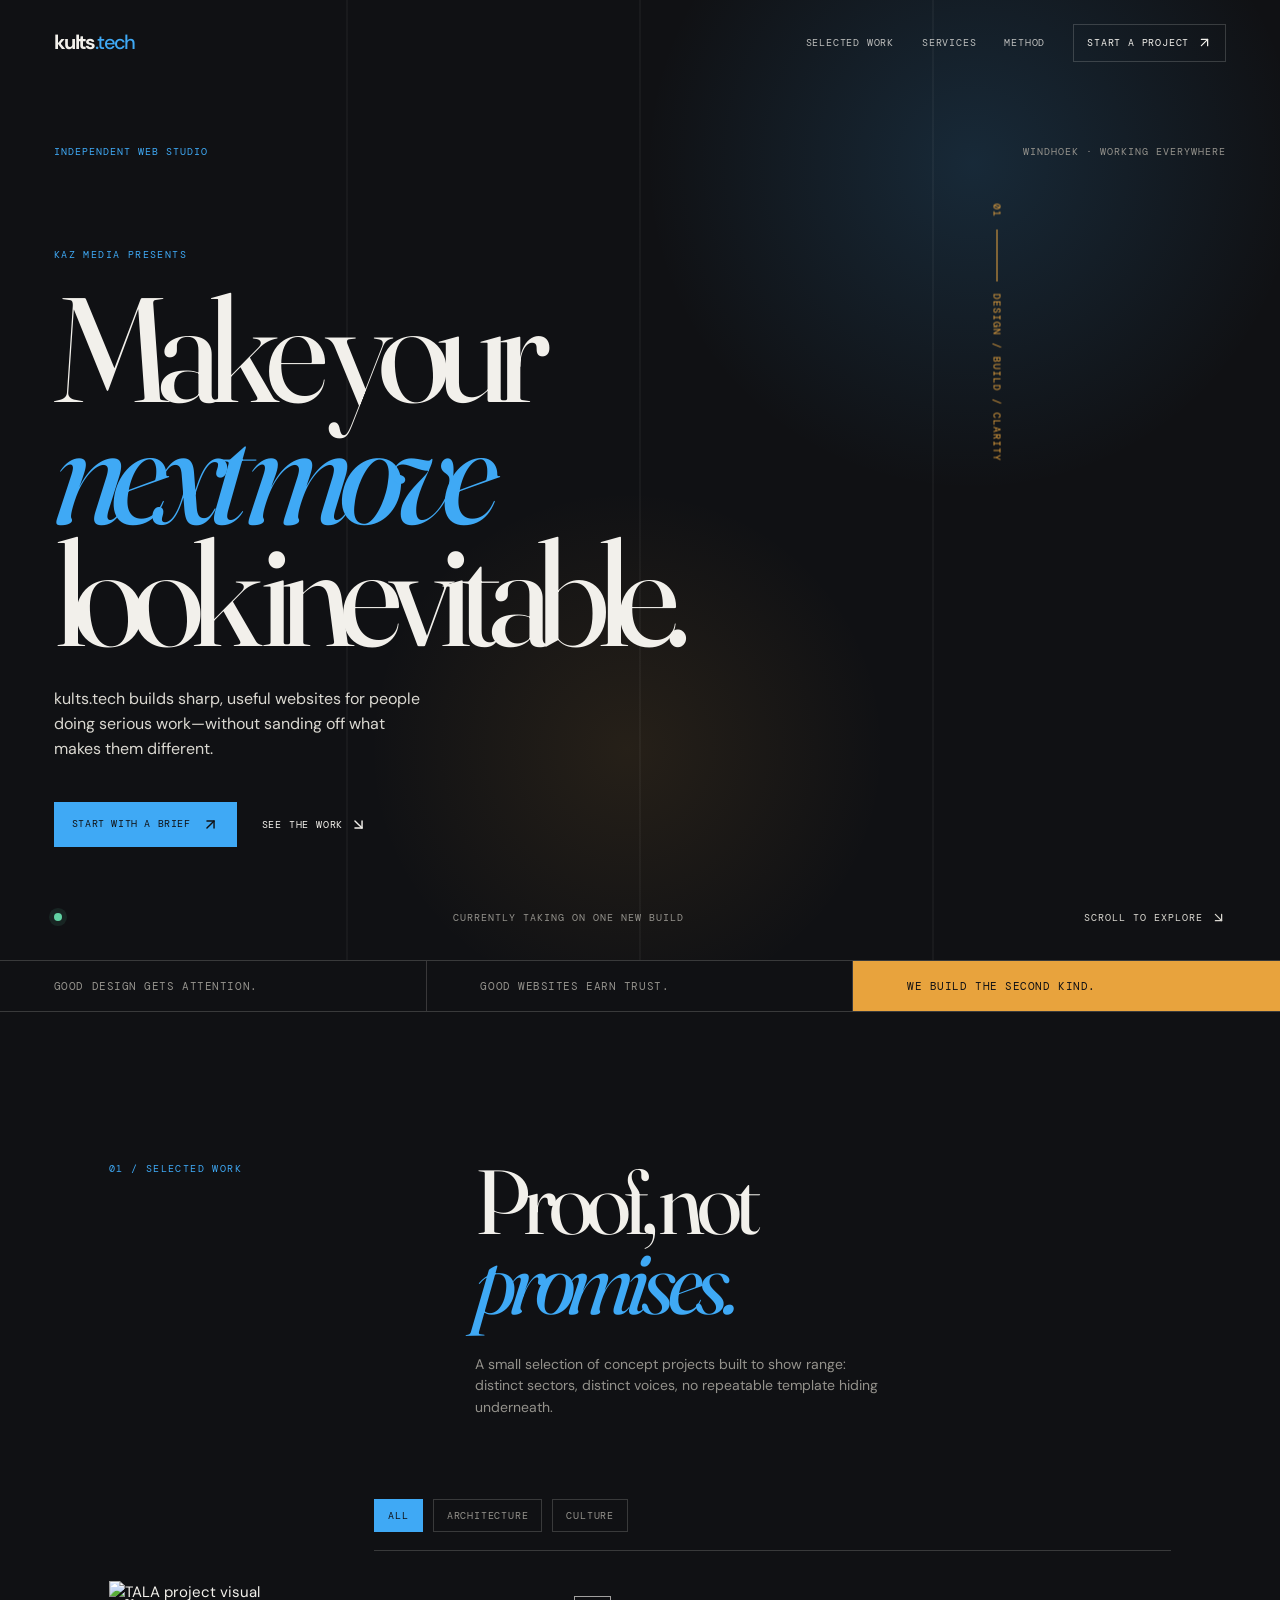
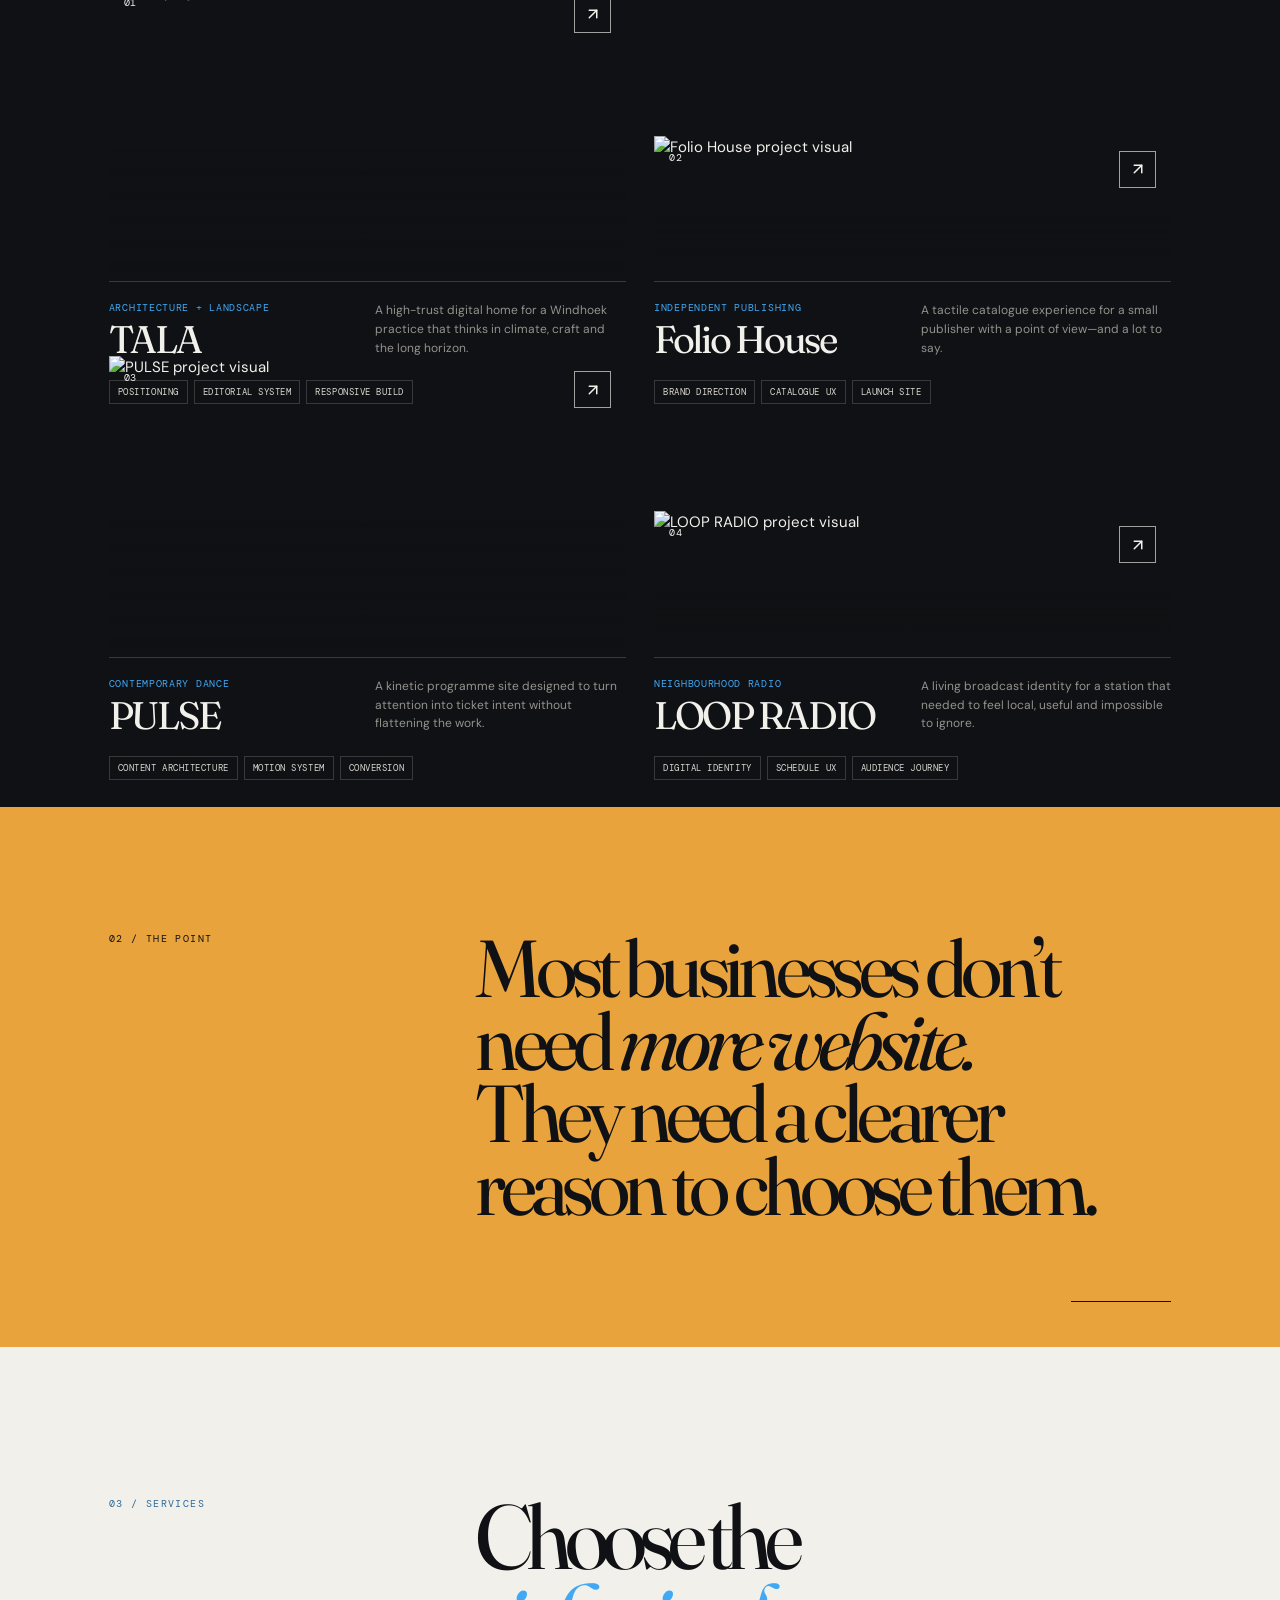
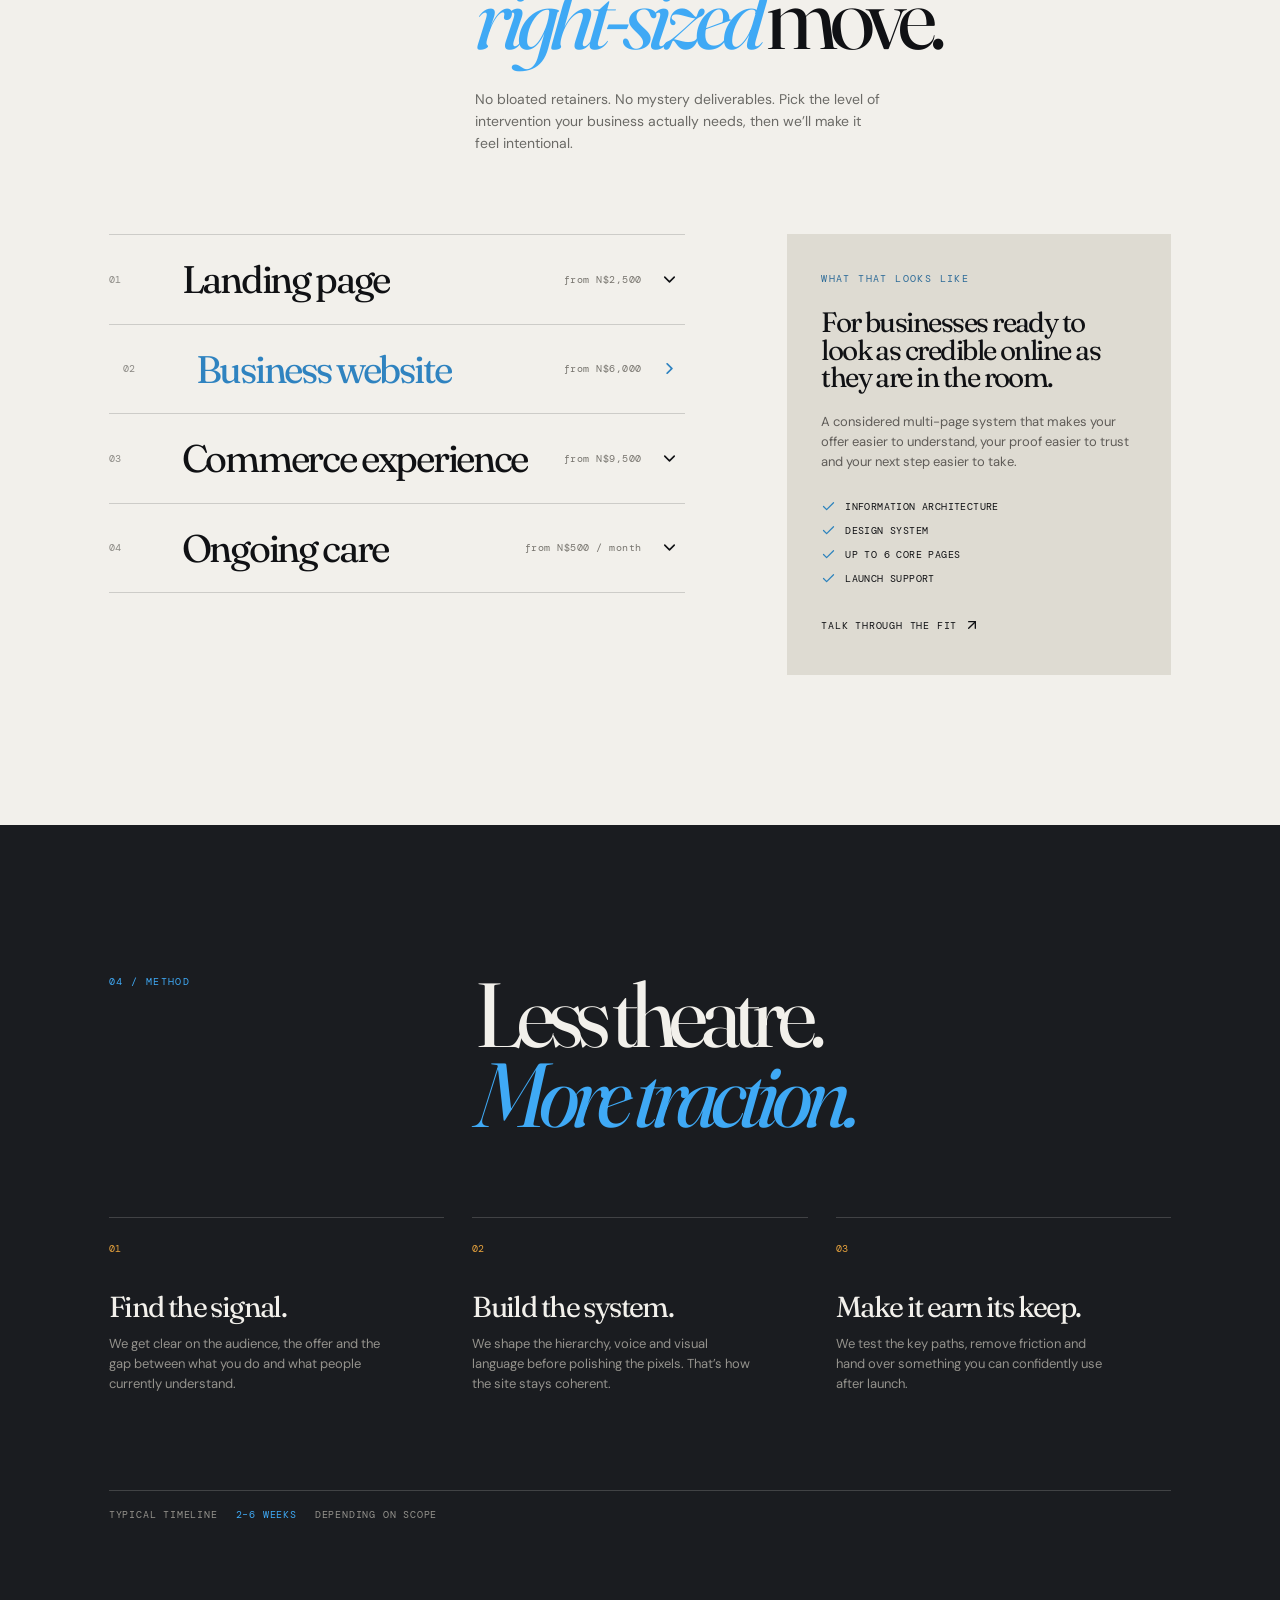
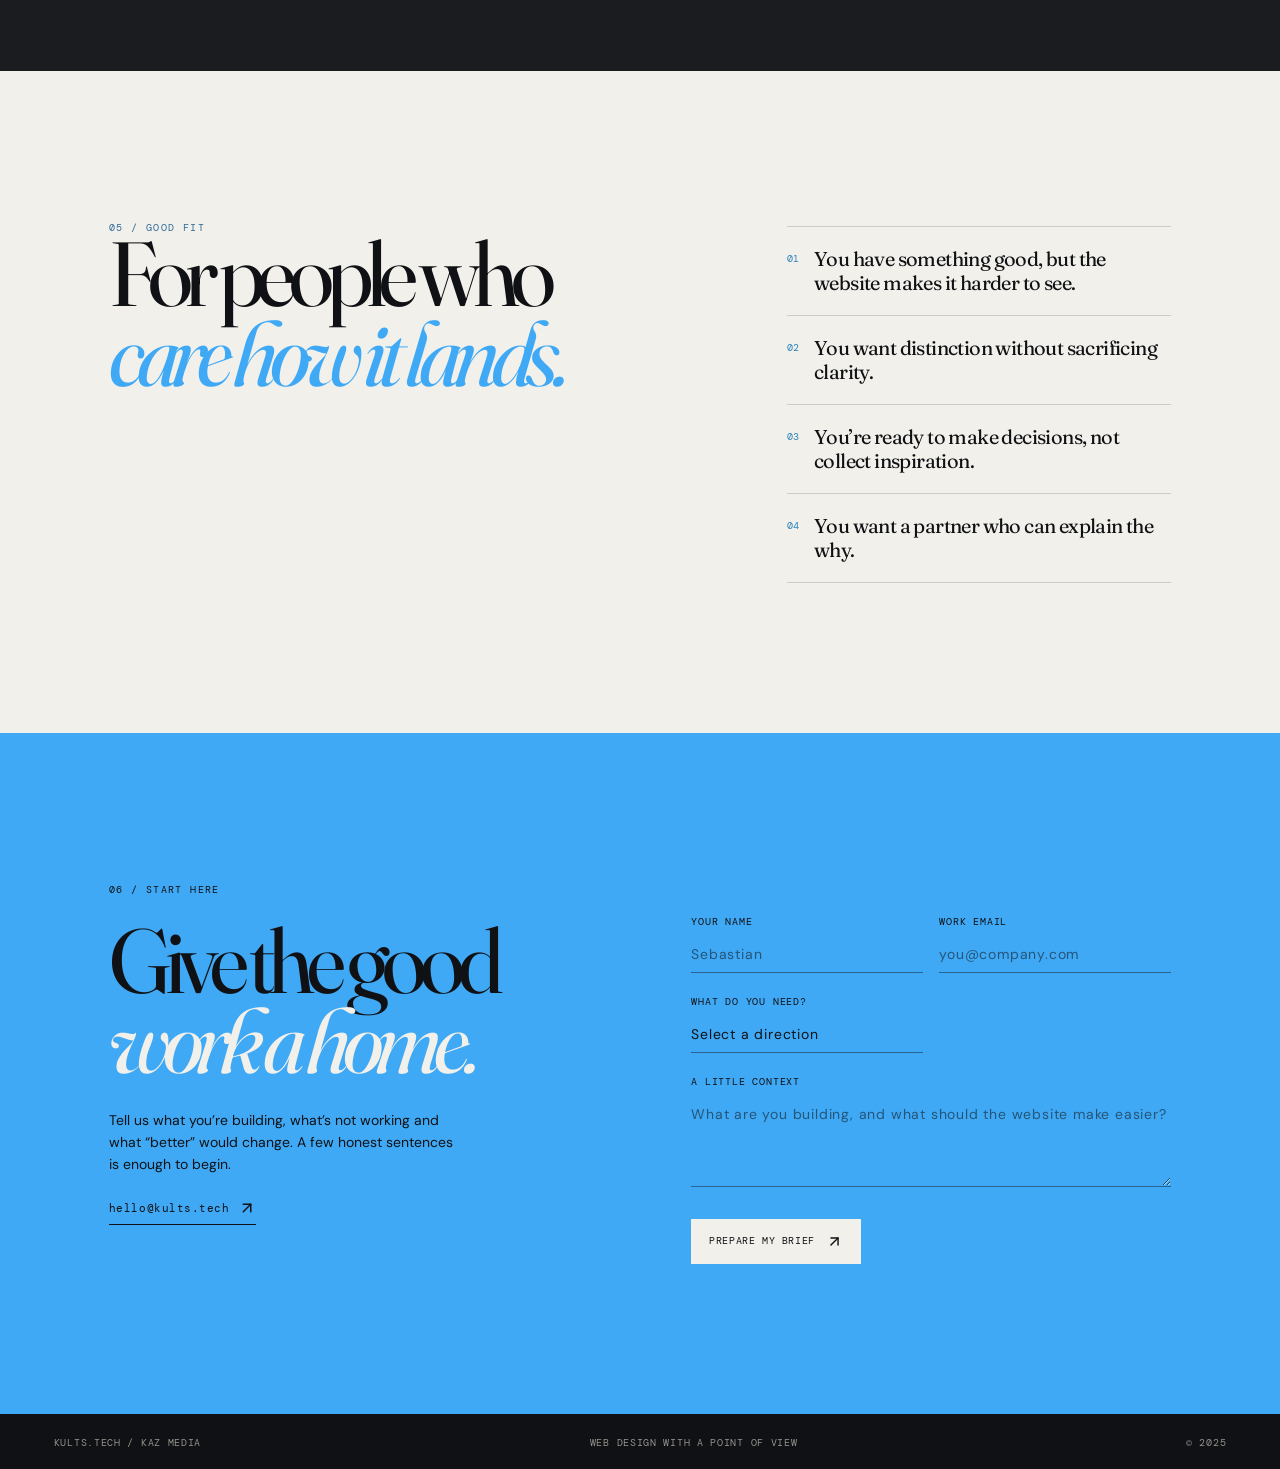
==== commit 8c18beee: "Fix custom domain asset paths" ====
--- a/index.html
+++ b/index.html
@@ -6,8 +6,8 @@
     <meta name="theme-color" content="#101114" />
     <meta name="description" content="kults.tech builds sharp, useful websites for people doing serious work." />
     <title>kults.tech — Web design with a point of view</title>
-    <script type="module" crossorigin src="/assets/index-CCxFKSVc.js"></script>
-    <link rel="stylesheet" crossorigin href="/assets/index-DXysfhAD.css">
+    <script type="module" crossorigin src="./assets/index-CCxFKSVc.js"></script>
+    <link rel="stylesheet" crossorigin href="./assets/index-DXysfhAD.css">
     <script src="/__manus__/debug-collector.js" defer></script>
   </head>
   <body>
--- a/assets/index-DXysfhAD.css
+++ b/assets/index-DXysfhAD.css
@@ -0,0 +1 @@
+@import"https://fonts.googleapis.com/css2?family=DM+Mono:wght@400;500&family=DM+Sans:wght@400;500;700&family=Fraunces:opsz,wght@9..144,400;9..144,500;9..144,600&display=swap";@layer components;/*! tailwindcss v4.1.14 | MIT License | https://tailwindcss.com */@layer properties{@supports (((-webkit-hyphens:none)) and (not (margin-trim:inline))) or ((-moz-orient:inline) and (not (color:rgb(from red r g b)))){*,:before,:after,::backdrop{--tw-translate-x:0;--tw-translate-y:0;--tw-translate-z:0;--tw-rotate-x:initial;--tw-rotate-y:initial;--tw-rotate-z:initial;--tw-skew-x:initial;--tw-skew-y:initial;--tw-border-style:solid;--tw-gradient-position:initial;--tw-gradient-from:#0000;--tw-gradient-via:#0000;--tw-gradient-to:#0000;--tw-gradient-stops:initial;--tw-gradient-via-stops:initial;--tw-gradient-from-position:0%;--tw-gradient-via-position:50%;--tw-gradient-to-position:100%;--tw-leading:initial;--tw-font-weight:initial;--tw-tracking:initial;--tw-ordinal:initial;--tw-slashed-zero:initial;--tw-numeric-figure:initial;--tw-numeric-spacing:initial;--tw-numeric-fraction:initial;--tw-shadow:0 0 #0000;--tw-shadow-color:initial;--tw-shadow-alpha:100%;--tw-inset-shadow:0 0 #0000;--tw-inset-shadow-color:initial;--tw-inset-shadow-alpha:100%;--tw-ring-color:initial;--tw-ring-shadow:0 0 #0000;--tw-inset-ring-color:initial;--tw-inset-ring-shadow:0 0 #0000;--tw-ring-inset:initial;--tw-ring-offset-width:0px;--tw-ring-offset-color:#fff;--tw-ring-offset-shadow:0 0 #0000;--tw-outline-style:solid;--tw-blur:initial;--tw-brightness:initial;--tw-contrast:initial;--tw-grayscale:initial;--tw-hue-rotate:initial;--tw-invert:initial;--tw-opacity:initial;--tw-saturate:initial;--tw-sepia:initial;--tw-drop-shadow:initial;--tw-drop-shadow-color:initial;--tw-drop-shadow-alpha:100%;--tw-drop-shadow-size:initial;--tw-backdrop-blur:initial;--tw-backdrop-brightness:initial;--tw-backdrop-contrast:initial;--tw-backdrop-grayscale:initial;--tw-backdrop-hue-rotate:initial;--tw-backdrop-invert:initial;--tw-backdrop-opacity:initial;--tw-backdrop-saturate:initial;--tw-backdrop-sepia:initial;--tw-duration:initial;--tw-ease:initial;--tw-content:"";--tw-animation-delay:0s;--tw-animation-direction:normal;--tw-animation-duration:initial;--tw-animation-fill-mode:none;--tw-animation-iteration-count:1;--tw-enter-blur:0;--tw-enter-opacity:1;--tw-enter-rotate:0;--tw-enter-scale:1;--tw-enter-translate-x:0;--tw-enter-translate-y:0;--tw-exit-blur:0;--tw-exit-opacity:1;--tw-exit-rotate:0;--tw-exit-scale:1;--tw-exit-translate-x:0;--tw-exit-translate-y:0}}}@layer theme{:root,:host{--font-sans:ui-sans-serif,system-ui,sans-serif,"Apple Color Emoji","Segoe UI Emoji","Segoe UI Symbol","Noto Color Emoji";--font-mono:ui-monospace,SFMono-Regular,Menlo,Monaco,Consolas,"Liberation Mono","Courier New",monospace;--color-red-100:oklch(93.6% .032 17.717);--color-red-500:oklch(63.7% .237 25.331);--color-blue-600:oklch(54.6% .245 262.881);--color-blue-700:oklch(48.8% .243 264.376);--color-slate-50:oklch(98.4% .003 247.858);--color-slate-100:oklch(96.8% .007 247.896);--color-slate-600:oklch(44.6% .043 257.281);--color-slate-700:oklch(37.2% .044 257.287);--color-slate-900:oklch(20.8% .042 265.755);--color-black:#000;--color-white:#fff;--spacing:.25rem;--container-sm:24rem;--container-lg:32rem;--container-2xl:42rem;--text-xs:.75rem;--text-xs--line-height:calc(1/.75);--text-sm:.875rem;--text-sm--line-height:calc(1.25/.875);--text-base:1rem;--text-base--line-height: 1.5 ;--text-lg:1.125rem;--text-lg--line-height:calc(1.75/1.125);--text-xl:1.25rem;--text-xl--line-height:calc(1.75/1.25);--text-4xl:2.25rem;--text-4xl--line-height:calc(2.5/2.25);--font-weight-normal:400;--font-weight-medium:500;--font-weight-semibold:600;--font-weight-bold:700;--tracking-tight:-.025em;--tracking-widest:.1em;--leading-snug:1.375;--leading-normal:1.5;--leading-relaxed:1.625;--radius-xs:.125rem;--radius-sm:.25rem;--radius-md:.375rem;--radius-lg:.5rem;--radius-xl:.75rem;--ease-in-out:cubic-bezier(.4,0,.2,1);--animate-spin:spin 1s linear infinite;--animate-pulse:pulse 2s cubic-bezier(.4,0,.6,1)infinite;--blur-sm:8px;--blur-2xl:40px;--aspect-video:16/9;--default-transition-duration:.15s;--default-transition-timing-function:cubic-bezier(.4,0,.2,1);--default-font-family:var(--font-sans);--default-mono-font-family:var(--font-mono)}}@layer base{*,:after,:before,::backdrop{box-sizing:border-box;border:0 solid;margin:0;padding:0}::file-selector-button{box-sizing:border-box;border:0 solid;margin:0;padding:0}html,:host{-webkit-text-size-adjust:100%;tab-size:4;line-height:1.5;font-family:var(--default-font-family,ui-sans-serif,system-ui,sans-serif,"Apple Color Emoji","Segoe UI Emoji","Segoe UI Symbol","Noto Color Emoji");font-feature-settings:var(--default-font-feature-settings,normal);font-variation-settings:var(--default-font-variation-settings,normal);-webkit-tap-highlight-color:transparent}hr{height:0;color:inherit;border-top-width:1px}abbr:where([title]){-webkit-text-decoration:underline dotted;text-decoration:underline dotted}h1,h2,h3,h4,h5,h6{font-size:inherit;font-weight:inherit}a{color:inherit;-webkit-text-decoration:inherit;text-decoration:inherit}b,strong{font-weight:bolder}code,kbd,samp,pre{font-family:var(--default-mono-font-family,ui-monospace,SFMono-Regular,Menlo,Monaco,Consolas,"Liberation Mono","Courier New",monospace);font-feature-settings:var(--default-mono-font-feature-settings,normal);font-variation-settings:var(--default-mono-font-variation-settings,normal);font-size:1em}small{font-size:80%}sub,sup{vertical-align:baseline;font-size:75%;line-height:0;position:relative}sub{bottom:-.25em}sup{top:-.5em}table{text-indent:0;border-color:inherit;border-collapse:collapse}:-moz-focusring{outline:auto}progress{vertical-align:baseline}summary{display:list-item}ol,ul,menu{list-style:none}img,svg,video,canvas,audio,iframe,embed,object{vertical-align:middle;display:block}img,video{max-width:100%;height:auto}button,input,select,optgroup,textarea{font:inherit;font-feature-settings:inherit;font-variation-settings:inherit;letter-spacing:inherit;color:inherit;opacity:1;background-color:#0000;border-radius:0}::file-selector-button{font:inherit;font-feature-settings:inherit;font-variation-settings:inherit;letter-spacing:inherit;color:inherit;opacity:1;background-color:#0000;border-radius:0}:where(select:is([multiple],[size])) optgroup{font-weight:bolder}:where(select:is([multiple],[size])) optgroup option{padding-inline-start:20px}::file-selector-button{margin-inline-end:4px}::placeholder{opacity:1}@supports (not ((-webkit-appearance:-apple-pay-button))) or (contain-intrinsic-size:1px){::placeholder{color:currentColor}@supports (color:color-mix(in lab,red,red)){::placeholder{color:color-mix(in oklab,currentcolor 50%,transparent)}}}textarea{resize:vertical}::-webkit-search-decoration{-webkit-appearance:none}::-webkit-date-and-time-value{min-height:1lh;text-align:inherit}::-webkit-datetime-edit{display:inline-flex}::-webkit-datetime-edit-fields-wrapper{padding:0}::-webkit-datetime-edit{padding-block:0}::-webkit-datetime-edit-year-field{padding-block:0}::-webkit-datetime-edit-month-field{padding-block:0}::-webkit-datetime-edit-day-field{padding-block:0}::-webkit-datetime-edit-hour-field{padding-block:0}::-webkit-datetime-edit-minute-field{padding-block:0}::-webkit-datetime-edit-second-field{padding-block:0}::-webkit-datetime-edit-millisecond-field{padding-block:0}::-webkit-datetime-edit-meridiem-field{padding-block:0}::-webkit-calendar-picker-indicator{line-height:1}:-moz-ui-invalid{box-shadow:none}button,input:where([type=button],[type=reset],[type=submit]){appearance:button}::file-selector-button{appearance:button}::-webkit-inner-spin-button{height:auto}::-webkit-outer-spin-button{height:auto}[hidden]:where(:not([hidden=until-found])){display:none!important}}@layer utilities{.\@container\/card-header{container:card-header/inline-size}.\@container\/field-group{container:field-group/inline-size}.pointer-events-none{pointer-events:none}.invisible{visibility:hidden}.visible{visibility:visible}.sr-only{clip-path:inset(50%);white-space:nowrap;border-width:0;width:1px;height:1px;margin:-1px;padding:0;position:absolute;overflow:hidden}.absolute{position:absolute}.fixed{position:fixed}.relative{position:relative}.static{position:static}.inset-0{inset:calc(var(--spacing)*0)}.inset-x-0{inset-inline:calc(var(--spacing)*0)}.inset-y-0{inset-block:calc(var(--spacing)*0)}.-top-12{top:calc(var(--spacing)*-12)}.top-0{top:calc(var(--spacing)*0)}.top-1\.5{top:calc(var(--spacing)*1.5)}.top-1\/2{top:50%}.top-3\.5{top:calc(var(--spacing)*3.5)}.top-4{top:calc(var(--spacing)*4)}.top-\[1px\]{top:1px}.top-\[50\%\]{top:50%}.top-\[60\%\]{top:60%}.top-full{top:100%}.-right-12{right:calc(var(--spacing)*-12)}.right-0{right:calc(var(--spacing)*0)}.right-1{right:calc(var(--spacing)*1)}.right-2{right:calc(var(--spacing)*2)}.right-3{right:calc(var(--spacing)*3)}.right-4{right:calc(var(--spacing)*4)}.-bottom-12{bottom:calc(var(--spacing)*-12)}.bottom-0{bottom:calc(var(--spacing)*0)}.-left-12{left:calc(var(--spacing)*-12)}.left-0{left:calc(var(--spacing)*0)}.left-1\/2{left:50%}.left-2{left:calc(var(--spacing)*2)}.left-\[50\%\]{left:50%}.isolate{isolation:isolate}.z-10{z-index:10}.z-20{z-index:20}.z-50{z-index:50}.z-\[1\]{z-index:1}.order-first{order:-9999}.order-last{order:9999}.col-start-2{grid-column-start:2}.row-span-2{grid-row:span 2/span 2}.row-start-1{grid-row-start:1}.container{width:100%}@media (min-width:40rem){.container{max-width:40rem}}@media (min-width:48rem){.container{max-width:48rem}}@media (min-width:64rem){.container{max-width:64rem}}@media (min-width:80rem){.container{max-width:80rem}}@media (min-width:96rem){.container{max-width:96rem}}.\!m-0{margin:calc(var(--spacing)*0)!important}.-mx-1{margin-inline:calc(var(--spacing)*-1)}.mx-2{margin-inline:calc(var(--spacing)*2)}.mx-3\.5{margin-inline:calc(var(--spacing)*3.5)}.mx-4{margin-inline:calc(var(--spacing)*4)}.mx-auto{margin-inline:auto}.-my-2{margin-block:calc(var(--spacing)*-2)}.my-0{margin-block:calc(var(--spacing)*0)}.my-0\.5{margin-block:calc(var(--spacing)*.5)}.my-1{margin-block:calc(var(--spacing)*1)}.-mt-4{margin-top:calc(var(--spacing)*-4)}.mt-1\.5{margin-top:calc(var(--spacing)*1.5)}.mt-2{margin-top:calc(var(--spacing)*2)}.mt-4{margin-top:calc(var(--spacing)*4)}.mt-auto{margin-top:auto}.mr-2{margin-right:calc(var(--spacing)*2)}.mb-2{margin-bottom:calc(var(--spacing)*2)}.mb-3{margin-bottom:calc(var(--spacing)*3)}.mb-4{margin-bottom:calc(var(--spacing)*4)}.mb-6{margin-bottom:calc(var(--spacing)*6)}.mb-8{margin-bottom:calc(var(--spacing)*8)}.-ml-4{margin-left:calc(var(--spacing)*-4)}.ml-1{margin-left:calc(var(--spacing)*1)}.ml-4{margin-left:calc(var(--spacing)*4)}.ml-auto{margin-left:auto}.line-clamp-1{-webkit-line-clamp:1;-webkit-box-orient:vertical;display:-webkit-box;overflow:hidden}.line-clamp-2{-webkit-line-clamp:2;-webkit-box-orient:vertical;display:-webkit-box;overflow:hidden}.block{display:block}.contents{display:contents}.flex{display:flex}.grid{display:grid}.hidden{display:none}.inline-flex{display:inline-flex}.table{display:table}.table-caption{display:table-caption}.table-cell{display:table-cell}.table-row{display:table-row}.field-sizing-content{field-sizing:content}.aspect-square{aspect-ratio:1}.aspect-video{aspect-ratio:var(--aspect-video)}.size-\(--cell-size\){width:var(--cell-size);height:var(--cell-size)}.size-2{width:calc(var(--spacing)*2);height:calc(var(--spacing)*2)}.size-2\.5{width:calc(var(--spacing)*2.5);height:calc(var(--spacing)*2.5)}.size-3{width:calc(var(--spacing)*3);height:calc(var(--spacing)*3)}.size-3\.5{width:calc(var(--spacing)*3.5);height:calc(var(--spacing)*3.5)}.size-4{width:calc(var(--spacing)*4);height:calc(var(--spacing)*4)}.size-6{width:calc(var(--spacing)*6);height:calc(var(--spacing)*6)}.size-7{width:calc(var(--spacing)*7);height:calc(var(--spacing)*7)}.size-8{width:calc(var(--spacing)*8);height:calc(var(--spacing)*8)}.size-9{width:calc(var(--spacing)*9);height:calc(var(--spacing)*9)}.size-10{width:calc(var(--spacing)*10);height:calc(var(--spacing)*10)}.size-auto{width:auto;height:auto}.size-full{width:100%;height:100%}.h-\(--cell-size\){height:var(--cell-size)}.h-1\.5{height:calc(var(--spacing)*1.5)}.h-2{height:calc(var(--spacing)*2)}.h-2\.5{height:calc(var(--spacing)*2.5)}.h-4{height:calc(var(--spacing)*4)}.h-5{height:calc(var(--spacing)*5)}.h-6{height:calc(var(--spacing)*6)}.h-7{height:calc(var(--spacing)*7)}.h-8{height:calc(var(--spacing)*8)}.h-9{height:calc(var(--spacing)*9)}.h-10{height:calc(var(--spacing)*10)}.h-12{height:calc(var(--spacing)*12)}.h-16{height:calc(var(--spacing)*16)}.h-\[1\.15rem\]{height:1.15rem}.h-\[500px\]{height:500px}.h-\[calc\(100\%-1px\)\]{height:calc(100% - 1px)}.h-\[var\(--radix-navigation-menu-viewport-height\)\]{height:var(--radix-navigation-menu-viewport-height)}.h-\[var\(--radix-select-trigger-height\)\]{height:var(--radix-select-trigger-height)}.h-auto{height:auto}.h-full{height:100%}.h-px{height:1px}.h-svh{height:100svh}.max-h-\(--radix-context-menu-content-available-height\){max-height:var(--radix-context-menu-content-available-height)}.max-h-\(--radix-dropdown-menu-content-available-height\){max-height:var(--radix-dropdown-menu-content-available-height)}.max-h-\(--radix-select-content-available-height\){max-height:var(--radix-select-content-available-height)}.max-h-\[300px\]{max-height:300px}.min-h-0{min-height:calc(var(--spacing)*0)}.min-h-4{min-height:calc(var(--spacing)*4)}.min-h-16{min-height:calc(var(--spacing)*16)}.min-h-screen{min-height:100vh}.min-h-svh{min-height:100svh}.w-\(--cell-size\){width:var(--cell-size)}.w-\(--sidebar-width\){width:var(--sidebar-width)}.w-0{width:calc(var(--spacing)*0)}.w-1{width:calc(var(--spacing)*1)}.w-2{width:calc(var(--spacing)*2)}.w-2\.5{width:calc(var(--spacing)*2.5)}.w-3{width:calc(var(--spacing)*3)}.w-3\/4{width:75%}.w-4{width:calc(var(--spacing)*4)}.w-5{width:calc(var(--spacing)*5)}.w-8{width:calc(var(--spacing)*8)}.w-9{width:calc(var(--spacing)*9)}.w-10{width:calc(var(--spacing)*10)}.w-16{width:calc(var(--spacing)*16)}.w-64{width:calc(var(--spacing)*64)}.w-72{width:calc(var(--spacing)*72)}.w-\[100px\]{width:100px}.w-\[400px\]{width:400px}.w-auto{width:auto}.w-fit{width:fit-content}.w-full{width:100%}.w-max{width:max-content}.w-px{width:1px}.max-w-\(--skeleton-width\){max-width:var(--skeleton-width)}.max-w-2xl{max-width:var(--container-2xl)}.max-w-\[calc\(100\%-2rem\)\]{max-width:calc(100% - 2rem)}.max-w-lg{max-width:var(--container-lg)}.max-w-max{max-width:max-content}.max-w-sm{max-width:var(--container-sm)}.min-w-\(--cell-size\){min-width:var(--cell-size)}.min-w-0{min-width:calc(var(--spacing)*0)}.min-w-5{min-width:calc(var(--spacing)*5)}.min-w-8{min-width:calc(var(--spacing)*8)}.min-w-9{min-width:calc(var(--spacing)*9)}.min-w-10{min-width:calc(var(--spacing)*10)}.min-w-\[8rem\]{min-width:8rem}.min-w-\[12rem\]{min-width:12rem}.min-w-\[var\(--radix-select-trigger-width\)\]{min-width:var(--radix-select-trigger-width)}.flex-1{flex:1}.flex-shrink-0,.shrink-0{flex-shrink:0}.grow{flex-grow:1}.grow-0{flex-grow:0}.basis-full{flex-basis:100%}.caption-bottom{caption-side:bottom}.border-collapse{border-collapse:collapse}.origin-\(--radix-context-menu-content-transform-origin\){transform-origin:var(--radix-context-menu-content-transform-origin)}.origin-\(--radix-dropdown-menu-content-transform-origin\){transform-origin:var(--radix-dropdown-menu-content-transform-origin)}.origin-\(--radix-hover-card-content-transform-origin\){transform-origin:var(--radix-hover-card-content-transform-origin)}.origin-\(--radix-menubar-content-transform-origin\){transform-origin:var(--radix-menubar-content-transform-origin)}.origin-\(--radix-popover-content-transform-origin\){transform-origin:var(--radix-popover-content-transform-origin)}.origin-\(--radix-select-content-transform-origin\){transform-origin:var(--radix-select-content-transform-origin)}.origin-\(--radix-tooltip-content-transform-origin\){transform-origin:var(--radix-tooltip-content-transform-origin)}.-translate-x-1\/2{--tw-translate-x: -50% ;translate:var(--tw-translate-x)var(--tw-translate-y)}.-translate-x-px{--tw-translate-x:-1px;translate:var(--tw-translate-x)var(--tw-translate-y)}.translate-x-\[-50\%\]{--tw-translate-x:-50%;translate:var(--tw-translate-x)var(--tw-translate-y)}.translate-x-px{--tw-translate-x:1px;translate:var(--tw-translate-x)var(--tw-translate-y)}.-translate-y-1\/2{--tw-translate-y: -50% ;translate:var(--tw-translate-x)var(--tw-translate-y)}.translate-y-0\.5{--tw-translate-y:calc(var(--spacing)*.5);translate:var(--tw-translate-x)var(--tw-translate-y)}.translate-y-\[-50\%\]{--tw-translate-y:-50%;translate:var(--tw-translate-x)var(--tw-translate-y)}.translate-y-\[calc\(-50\%_-_2px\)\]{--tw-translate-y: calc(-50% - 2px) ;translate:var(--tw-translate-x)var(--tw-translate-y)}.rotate-45{rotate:45deg}.rotate-90{rotate:90deg}.transform{transform:var(--tw-rotate-x,)var(--tw-rotate-y,)var(--tw-rotate-z,)var(--tw-skew-x,)var(--tw-skew-y,)}.animate-caret-blink{animation:1.25s ease-out infinite caret-blink}.animate-in{animation:enter var(--tw-animation-duration,var(--tw-duration,.15s))var(--tw-ease,ease)var(--tw-animation-delay,0s)var(--tw-animation-iteration-count,1)var(--tw-animation-direction,normal)var(--tw-animation-fill-mode,none)}.animate-pulse{animation:var(--animate-pulse)}.animate-spin{animation:var(--animate-spin)}.cursor-default{cursor:default}.cursor-pointer{cursor:pointer}.cursor-text{cursor:text}.touch-none{touch-action:none}.resize-none{resize:none}.scroll-my-1{scroll-margin-block:calc(var(--spacing)*1)}.scroll-py-1{scroll-padding-block:calc(var(--spacing)*1)}.list-disc{list-style-type:disc}.list-none{list-style-type:none}.auto-rows-min{grid-auto-rows:min-content}.grid-cols-\[0_1fr\]{grid-template-columns:0 1fr}.grid-rows-\[auto_auto\]{grid-template-rows:auto auto}.flex-col{flex-direction:column}.flex-col-reverse{flex-direction:column-reverse}.flex-row{flex-direction:row}.flex-wrap{flex-wrap:wrap}.items-center{align-items:center}.items-end{align-items:flex-end}.items-start{align-items:flex-start}.items-stretch{align-items:stretch}.justify-between{justify-content:space-between}.justify-center{justify-content:center}.justify-start{justify-content:flex-start}.justify-items-start{justify-items:start}.gap-0{gap:calc(var(--spacing)*0)}.gap-0\.5{gap:calc(var(--spacing)*.5)}.gap-1{gap:calc(var(--spacing)*1)}.gap-1\.5{gap:calc(var(--spacing)*1.5)}.gap-2{gap:calc(var(--spacing)*2)}.gap-2\.5{gap:calc(var(--spacing)*2.5)}.gap-3{gap:calc(var(--spacing)*3)}.gap-4{gap:calc(var(--spacing)*4)}.gap-6{gap:calc(var(--spacing)*6)}.gap-7{gap:calc(var(--spacing)*7)}.gap-y-0\.5{row-gap:calc(var(--spacing)*.5)}.self-start{align-self:flex-start}.self-stretch{align-self:stretch}.justify-self-end{justify-self:flex-end}.truncate{text-overflow:ellipsis;white-space:nowrap;overflow:hidden}.overflow-auto{overflow:auto}.overflow-hidden{overflow:hidden}.overflow-x-auto{overflow-x:auto}.overflow-x-hidden{overflow-x:hidden}.overflow-y-auto{overflow-y:auto}.rounded{border-radius:.25rem}.rounded-\[2px\]{border-radius:2px}.rounded-\[4px\]{border-radius:4px}.rounded-\[10px\]{border-radius:10px}.rounded-\[20px\]{border-radius:20px}.rounded-\[calc\(var\(--radius\)-5px\)\]{border-radius:calc(var(--radius) - 5px)}.rounded-\[inherit\]{border-radius:inherit}.rounded-full{border-radius:3.40282e38px}.rounded-lg{border-radius:var(--radius-lg)}.rounded-md{border-radius:var(--radius-md)}.rounded-none{border-radius:0}.rounded-sm{border-radius:var(--radius-sm)}.rounded-xl{border-radius:var(--radius-xl)}.rounded-xs{border-radius:var(--radius-xs)}.rounded-l-md{border-top-left-radius:var(--radius-md);border-bottom-left-radius:var(--radius-md)}.rounded-tl-sm{border-top-left-radius:var(--radius-sm)}.rounded-r-md{border-top-right-radius:var(--radius-md);border-bottom-right-radius:var(--radius-md)}.border{border-style:var(--tw-border-style);border-width:1px}.border-0{border-style:var(--tw-border-style);border-width:0}.border-\[1\.5px\]{border-style:var(--tw-border-style);border-width:1.5px}.border-y{border-block-style:var(--tw-border-style);border-block-width:1px}.border-t{border-top-style:var(--tw-border-style);border-top-width:1px}.border-r{border-right-style:var(--tw-border-style);border-right-width:1px}.border-b{border-bottom-style:var(--tw-border-style);border-bottom-width:1px}.border-l{border-left-style:var(--tw-border-style);border-left-width:1px}.border-dashed{--tw-border-style:dashed;border-style:dashed}.border-\(--color-border\){border-color:var(--color-border)}.border-\[rgba\(0\,0\,0\,0\.08\)\]{border-color:#00000014}.border-transparent{border-color:#0000}.border-t-transparent{border-top-color:#0000}.border-l-transparent{border-left-color:#0000}.bg-\(--color-bg\){background-color:var(--color-bg)}.bg-\[\#1a1a19\]{background-color:#1a1a19}.bg-\[\#f8f8f7\]{background-color:#f8f8f7}.bg-black\/50{background-color:#00000080}@supports (color:color-mix(in lab,red,red)){.bg-black\/50{background-color:color-mix(in oklab,var(--color-black)50%,transparent)}}.bg-blue-600{background-color:var(--color-blue-600)}.bg-red-100{background-color:var(--color-red-100)}.bg-transparent{background-color:#0000}.bg-white{background-color:var(--color-white)}.bg-white\/80{background-color:#fffc}@supports (color:color-mix(in lab,red,red)){.bg-white\/80{background-color:color-mix(in oklab,var(--color-white)80%,transparent)}}.bg-gradient-to-br{--tw-gradient-position:to bottom right in oklab;background-image:linear-gradient(var(--tw-gradient-stops))}.from-slate-50{--tw-gradient-from:var(--color-slate-50);--tw-gradient-stops:var(--tw-gradient-via-stops,var(--tw-gradient-position),var(--tw-gradient-from)var(--tw-gradient-from-position),var(--tw-gradient-to)var(--tw-gradient-to-position))}.to-slate-100{--tw-gradient-to:var(--color-slate-100);--tw-gradient-stops:var(--tw-gradient-via-stops,var(--tw-gradient-position),var(--tw-gradient-from)var(--tw-gradient-from-position),var(--tw-gradient-to)var(--tw-gradient-to-position))}.fill-current{fill:currentColor}.p-0{padding:calc(var(--spacing)*0)}.p-1{padding:calc(var(--spacing)*1)}.p-2{padding:calc(var(--spacing)*2)}.p-3{padding:calc(var(--spacing)*3)}.p-4{padding:calc(var(--spacing)*4)}.p-5{padding:calc(var(--spacing)*5)}.p-6{padding:calc(var(--spacing)*6)}.p-8{padding:calc(var(--spacing)*8)}.p-\[3px\]{padding:3px}.p-px{padding:1px}.px-\(--cell-size\){padding-inline:var(--cell-size)}.px-1{padding-inline:calc(var(--spacing)*1)}.px-1\.5{padding-inline:calc(var(--spacing)*1.5)}.px-2{padding-inline:calc(var(--spacing)*2)}.px-2\.5{padding-inline:calc(var(--spacing)*2.5)}.px-3{padding-inline:calc(var(--spacing)*3)}.px-4{padding-inline:calc(var(--spacing)*4)}.px-5{padding-inline:calc(var(--spacing)*5)}.px-6{padding-inline:calc(var(--spacing)*6)}.py-0\.5{padding-block:calc(var(--spacing)*.5)}.py-1{padding-block:calc(var(--spacing)*1)}.py-1\.5{padding-block:calc(var(--spacing)*1.5)}.py-2{padding-block:calc(var(--spacing)*2)}.py-2\.5{padding-block:calc(var(--spacing)*2.5)}.py-3{padding-block:calc(var(--spacing)*3)}.py-4{padding-block:calc(var(--spacing)*4)}.py-5{padding-block:calc(var(--spacing)*5)}.py-6{padding-block:calc(var(--spacing)*6)}.pt-0{padding-top:calc(var(--spacing)*0)}.pt-3{padding-top:calc(var(--spacing)*3)}.pt-4{padding-top:calc(var(--spacing)*4)}.pt-8{padding-top:calc(var(--spacing)*8)}.pt-12{padding-top:calc(var(--spacing)*12)}.pr-1{padding-right:calc(var(--spacing)*1)}.pr-2{padding-right:calc(var(--spacing)*2)}.pr-2\.5{padding-right:calc(var(--spacing)*2.5)}.pr-3{padding-right:calc(var(--spacing)*3)}.pr-8{padding-right:calc(var(--spacing)*8)}.pb-3{padding-bottom:calc(var(--spacing)*3)}.pb-4{padding-bottom:calc(var(--spacing)*4)}.pb-8{padding-bottom:calc(var(--spacing)*8)}.pl-2{padding-left:calc(var(--spacing)*2)}.pl-3{padding-left:calc(var(--spacing)*3)}.pl-4{padding-left:calc(var(--spacing)*4)}.pl-8{padding-left:calc(var(--spacing)*8)}.text-center{text-align:center}.text-left{text-align:left}.align-middle{vertical-align:middle}.font-mono{font-family:var(--font-mono)}.font-sans{font-family:var(--font-sans)}.text-4xl{font-size:var(--text-4xl);line-height:var(--tw-leading,var(--text-4xl--line-height))}.text-base{font-size:var(--text-base);line-height:var(--tw-leading,var(--text-base--line-height))}.text-lg{font-size:var(--text-lg);line-height:var(--tw-leading,var(--text-lg--line-height))}.text-sm{font-size:var(--text-sm);line-height:var(--tw-leading,var(--text-sm--line-height))}.text-sm\/relaxed{font-size:var(--text-sm);line-height:var(--leading-relaxed)}.text-xl{font-size:var(--text-xl);line-height:var(--tw-leading,var(--text-xl--line-height))}.text-xs{font-size:var(--text-xs);line-height:var(--tw-leading,var(--text-xs--line-height))}.text-\[0\.8rem\]{font-size:.8rem}.leading-5{--tw-leading:calc(var(--spacing)*5);line-height:calc(var(--spacing)*5)}.leading-\[26px\]{--tw-leading:26px;line-height:26px}.leading-none{--tw-leading:1;line-height:1}.leading-normal{--tw-leading:var(--leading-normal);line-height:var(--leading-normal)}.leading-relaxed{--tw-leading:var(--leading-relaxed);line-height:var(--leading-relaxed)}.leading-snug{--tw-leading:var(--leading-snug);line-height:var(--leading-snug)}.font-bold{--tw-font-weight:var(--font-weight-bold);font-weight:var(--font-weight-bold)}.font-medium{--tw-font-weight:var(--font-weight-medium);font-weight:var(--font-weight-medium)}.font-normal{--tw-font-weight:var(--font-weight-normal);font-weight:var(--font-weight-normal)}.font-semibold{--tw-font-weight:var(--font-weight-semibold);font-weight:var(--font-weight-semibold)}.tracking-\[-0\.44px\]{--tw-tracking:-.44px;letter-spacing:-.44px}.tracking-\[-0\.154px\]{--tw-tracking:-.154px;letter-spacing:-.154px}.tracking-tight{--tw-tracking:var(--tracking-tight);letter-spacing:var(--tracking-tight)}.tracking-widest{--tw-tracking:var(--tracking-widest);letter-spacing:var(--tracking-widest)}.text-balance{text-wrap:balance}.break-words{overflow-wrap:break-word}.whitespace-break-spaces{white-space:break-spaces}.whitespace-nowrap{white-space:nowrap}.text-\[\#34322d\]{color:#34322d}.text-\[\#858481\]{color:#858481}.text-current{color:currentColor}.text-red-500{color:var(--color-red-500)}.text-slate-600{color:var(--color-slate-600)}.text-slate-700{color:var(--color-slate-700)}.text-slate-900{color:var(--color-slate-900)}.text-white{color:var(--color-white)}.tabular-nums{--tw-numeric-spacing:tabular-nums;font-variant-numeric:var(--tw-ordinal,)var(--tw-slashed-zero,)var(--tw-numeric-figure,)var(--tw-numeric-spacing,)var(--tw-numeric-fraction,)}.underline-offset-4{text-underline-offset:4px}.opacity-0{opacity:0}.opacity-50{opacity:.5}.opacity-70{opacity:.7}.shadow{--tw-shadow:0 1px 3px 0 var(--tw-shadow-color,#0000001a),0 1px 2px -1px var(--tw-shadow-color,#0000001a);box-shadow:var(--tw-inset-shadow),var(--tw-inset-ring-shadow),var(--tw-ring-offset-shadow),var(--tw-ring-shadow),var(--tw-shadow)}.shadow-\[0_0_0_1px_hsl\(var\(--sidebar-border\)\)\]{--tw-shadow:0 0 0 1px var(--tw-shadow-color,hsl(var(--sidebar-border)));box-shadow:var(--tw-inset-shadow),var(--tw-inset-ring-shadow),var(--tw-ring-offset-shadow),var(--tw-ring-shadow),var(--tw-shadow)}.shadow-\[0px_4px_11px_0px_rgba\(0\,0\,0\,0\.08\)\]{--tw-shadow:0px 4px 11px 0px var(--tw-shadow-color,#00000014);box-shadow:var(--tw-inset-shadow),var(--tw-inset-ring-shadow),var(--tw-ring-offset-shadow),var(--tw-ring-shadow),var(--tw-shadow)}.shadow-lg{--tw-shadow:0 10px 15px -3px var(--tw-shadow-color,#0000001a),0 4px 6px -4px var(--tw-shadow-color,#0000001a);box-shadow:var(--tw-inset-shadow),var(--tw-inset-ring-shadow),var(--tw-ring-offset-shadow),var(--tw-ring-shadow),var(--tw-shadow)}.shadow-md{--tw-shadow:0 4px 6px -1px var(--tw-shadow-color,#0000001a),0 2px 4px -2px var(--tw-shadow-color,#0000001a);box-shadow:var(--tw-inset-shadow),var(--tw-inset-ring-shadow),var(--tw-ring-offset-shadow),var(--tw-ring-shadow),var(--tw-shadow)}.shadow-none{--tw-shadow:0 0 #0000;box-shadow:var(--tw-inset-shadow),var(--tw-inset-ring-shadow),var(--tw-ring-offset-shadow),var(--tw-ring-shadow),var(--tw-shadow)}.shadow-sm{--tw-shadow:0 1px 3px 0 var(--tw-shadow-color,#0000001a),0 1px 2px -1px var(--tw-shadow-color,#0000001a);box-shadow:var(--tw-inset-shadow),var(--tw-inset-ring-shadow),var(--tw-ring-offset-shadow),var(--tw-ring-shadow),var(--tw-shadow)}.shadow-xl{--tw-shadow:0 20px 25px -5px var(--tw-shadow-color,#0000001a),0 8px 10px -6px var(--tw-shadow-color,#0000001a);box-shadow:var(--tw-inset-shadow),var(--tw-inset-ring-shadow),var(--tw-ring-offset-shadow),var(--tw-ring-shadow),var(--tw-shadow)}.shadow-xs{--tw-shadow:0 1px 2px 0 var(--tw-shadow-color,#0000000d);box-shadow:var(--tw-inset-shadow),var(--tw-inset-ring-shadow),var(--tw-ring-offset-shadow),var(--tw-ring-shadow),var(--tw-shadow)}.ring-0{--tw-ring-shadow:var(--tw-ring-inset,)0 0 0 calc(0px + var(--tw-ring-offset-width))var(--tw-ring-color,currentcolor);box-shadow:var(--tw-inset-shadow),var(--tw-inset-ring-shadow),var(--tw-ring-offset-shadow),var(--tw-ring-shadow),var(--tw-shadow)}.outline-hidden{--tw-outline-style:none;outline-style:none}@media (forced-colors:active){.outline-hidden{outline-offset:2px;outline:2px solid #0000}}.outline{outline-style:var(--tw-outline-style);outline-width:1px}.filter{filter:var(--tw-blur,)var(--tw-brightness,)var(--tw-contrast,)var(--tw-grayscale,)var(--tw-hue-rotate,)var(--tw-invert,)var(--tw-saturate,)var(--tw-sepia,)var(--tw-drop-shadow,)}.backdrop-blur-2xl{--tw-backdrop-blur:blur(var(--blur-2xl));-webkit-backdrop-filter:var(--tw-backdrop-blur,)var(--tw-backdrop-brightness,)var(--tw-backdrop-contrast,)var(--tw-backdrop-grayscale,)var(--tw-backdrop-hue-rotate,)var(--tw-backdrop-invert,)var(--tw-backdrop-opacity,)var(--tw-backdrop-saturate,)var(--tw-backdrop-sepia,);backdrop-filter:var(--tw-backdrop-blur,)var(--tw-backdrop-brightness,)var(--tw-backdrop-contrast,)var(--tw-backdrop-grayscale,)var(--tw-backdrop-hue-rotate,)var(--tw-backdrop-invert,)var(--tw-backdrop-opacity,)var(--tw-backdrop-saturate,)var(--tw-backdrop-sepia,)}.backdrop-blur-sm{--tw-backdrop-blur:blur(var(--blur-sm));-webkit-backdrop-filter:var(--tw-backdrop-blur,)var(--tw-backdrop-brightness,)var(--tw-backdrop-contrast,)var(--tw-backdrop-grayscale,)var(--tw-backdrop-hue-rotate,)var(--tw-backdrop-invert,)var(--tw-backdrop-opacity,)var(--tw-backdrop-saturate,)var(--tw-backdrop-sepia,);backdrop-filter:var(--tw-backdrop-blur,)var(--tw-backdrop-brightness,)var(--tw-backdrop-contrast,)var(--tw-backdrop-grayscale,)var(--tw-backdrop-hue-rotate,)var(--tw-backdrop-invert,)var(--tw-backdrop-opacity,)var(--tw-backdrop-saturate,)var(--tw-backdrop-sepia,)}.transition{transition-property:color,background-color,border-color,outline-color,text-decoration-color,fill,stroke,--tw-gradient-from,--tw-gradient-via,--tw-gradient-to,opacity,box-shadow,transform,translate,scale,rotate,filter,-webkit-backdrop-filter,backdrop-filter,display,content-visibility,overlay,pointer-events;transition-timing-function:var(--tw-ease,var(--default-transition-timing-function));transition-duration:var(--tw-duration,var(--default-transition-duration))}.transition-\[color\,box-shadow\]{transition-property:color,box-shadow;transition-timing-function:var(--tw-ease,var(--default-transition-timing-function));transition-duration:var(--tw-duration,var(--default-transition-duration))}.transition-\[left\,right\,width\]{transition-property:left,right,width;transition-timing-function:var(--tw-ease,var(--default-transition-timing-function));transition-duration:var(--tw-duration,var(--default-transition-duration))}.transition-\[margin\,opacity\]{transition-property:margin,opacity;transition-timing-function:var(--tw-ease,var(--default-transition-timing-function));transition-duration:var(--tw-duration,var(--default-transition-duration))}.transition-\[width\,height\,padding\]{transition-property:width,height,padding;transition-timing-function:var(--tw-ease,var(--default-transition-timing-function));transition-duration:var(--tw-duration,var(--default-transition-duration))}.transition-\[width\]{transition-property:width;transition-timing-function:var(--tw-ease,var(--default-transition-timing-function));transition-duration:var(--tw-duration,var(--default-transition-duration))}.transition-all{transition-property:all;transition-timing-function:var(--tw-ease,var(--default-transition-timing-function));transition-duration:var(--tw-duration,var(--default-transition-duration))}.transition-colors{transition-property:color,background-color,border-color,outline-color,text-decoration-color,fill,stroke,--tw-gradient-from,--tw-gradient-via,--tw-gradient-to;transition-timing-function:var(--tw-ease,var(--default-transition-timing-function));transition-duration:var(--tw-duration,var(--default-transition-duration))}.transition-opacity{transition-property:opacity;transition-timing-function:var(--tw-ease,var(--default-transition-timing-function));transition-duration:var(--tw-duration,var(--default-transition-duration))}.transition-shadow{transition-property:box-shadow;transition-timing-function:var(--tw-ease,var(--default-transition-timing-function));transition-duration:var(--tw-duration,var(--default-transition-duration))}.transition-transform{transition-property:transform,translate,scale,rotate;transition-timing-function:var(--tw-ease,var(--default-transition-timing-function));transition-duration:var(--tw-duration,var(--default-transition-duration))}.transition-none{transition-property:none}.delay-1{transition-delay:1ms}.duration-100{--tw-duration:.1s;transition-duration:.1s}.duration-200{--tw-duration:.2s;transition-duration:.2s}.duration-300{--tw-duration:.3s;transition-duration:.3s}.duration-1000{--tw-duration:1s;transition-duration:1s}.ease-in-out{--tw-ease:var(--ease-in-out);transition-timing-function:var(--ease-in-out)}.ease-linear{--tw-ease:linear;transition-timing-function:linear}.delay-1{--tw-animation-delay: 1ms ;animation-delay:1ms}.fade-in-0{--tw-enter-opacity:0}.outline-none{--tw-outline-style:none;outline-style:none}.select-none{-webkit-user-select:none;user-select:none}.zoom-in-95{--tw-enter-scale:.95}.\[--cell-size\:--spacing\(8\)\]{--cell-size:calc(var(--spacing)*8)}.group-focus-within\/menu-item\:opacity-100:is(:where(.group\/menu-item):focus-within *){opacity:1}@media (hover:hover){.group-hover\/menu-item\:opacity-100:is(:where(.group\/menu-item):hover *){opacity:1}}.group-has-data-\[sidebar\=menu-action\]\/menu-item\:pr-8:is(:where(.group\/menu-item):has([data-sidebar=menu-action]) *){padding-right:calc(var(--spacing)*8)}.group-has-\[\[data-orientation\=horizontal\]\]\/field\:text-balance:is(:where(.group\/field):has([data-orientation=horizontal]) *){text-wrap:balance}.group-has-\[\[data-slot\=item-description\]\]\/item\:translate-y-0\.5:is(:where(.group\/item):has([data-slot=item-description]) *){--tw-translate-y:calc(var(--spacing)*.5);translate:var(--tw-translate-x)var(--tw-translate-y)}.group-has-\[\[data-slot\=item-description\]\]\/item\:self-start:is(:where(.group\/item):has([data-slot=item-description]) *){align-self:flex-start}.group-has-\[\>input\]\/input-group\:pt-2\.5:is(:where(.group\/input-group):has(>input) *){padding-top:calc(var(--spacing)*2.5)}.group-has-\[\>input\]\/input-group\:pb-2\.5:is(:where(.group\/input-group):has(>input) *){padding-bottom:calc(var(--spacing)*2.5)}.group-data-\[collapsible\=icon\]\:-mt-8:is(:where(.group)[data-collapsible=icon] *){margin-top:calc(var(--spacing)*-8)}.group-data-\[collapsible\=icon\]\:hidden:is(:where(.group)[data-collapsible=icon] *){display:none}.group-data-\[collapsible\=icon\]\:size-8\!:is(:where(.group)[data-collapsible=icon] *){width:calc(var(--spacing)*8)!important;height:calc(var(--spacing)*8)!important}.group-data-\[collapsible\=icon\]\:w-\(--sidebar-width-icon\):is(:where(.group)[data-collapsible=icon] *){width:var(--sidebar-width-icon)}.group-data-\[collapsible\=icon\]\:w-\[calc\(var\(--sidebar-width-icon\)\+\(--spacing\(4\)\)\)\]:is(:where(.group)[data-collapsible=icon] *){width:calc(var(--sidebar-width-icon) + (calc(var(--spacing)*4)))}.group-data-\[collapsible\=icon\]\:w-\[calc\(var\(--sidebar-width-icon\)\+\(--spacing\(4\)\)\+2px\)\]:is(:where(.group)[data-collapsible=icon] *){width:calc(var(--sidebar-width-icon) + (calc(var(--spacing)*4)) + 2px)}.group-data-\[collapsible\=icon\]\:overflow-hidden:is(:where(.group)[data-collapsible=icon] *){overflow:hidden}.group-data-\[collapsible\=icon\]\:p-0\!:is(:where(.group)[data-collapsible=icon] *){padding:calc(var(--spacing)*0)!important}.group-data-\[collapsible\=icon\]\:p-2\!:is(:where(.group)[data-collapsible=icon] *){padding:calc(var(--spacing)*2)!important}.group-data-\[collapsible\=icon\]\:opacity-0:is(:where(.group)[data-collapsible=icon] *){opacity:0}.group-data-\[collapsible\=offcanvas\]\:right-\[calc\(var\(--sidebar-width\)\*-1\)\]:is(:where(.group)[data-collapsible=offcanvas] *){right:calc(var(--sidebar-width)*-1)}.group-data-\[collapsible\=offcanvas\]\:left-\[calc\(var\(--sidebar-width\)\*-1\)\]:is(:where(.group)[data-collapsible=offcanvas] *){left:calc(var(--sidebar-width)*-1)}.group-data-\[collapsible\=offcanvas\]\:w-0:is(:where(.group)[data-collapsible=offcanvas] *){width:calc(var(--spacing)*0)}.group-data-\[collapsible\=offcanvas\]\:translate-x-0:is(:where(.group)[data-collapsible=offcanvas] *){--tw-translate-x:calc(var(--spacing)*0);translate:var(--tw-translate-x)var(--tw-translate-y)}.group-data-\[disabled\=true\]\:pointer-events-none:is(:where(.group)[data-disabled=true] *){pointer-events:none}.group-data-\[disabled\=true\]\:opacity-50:is(:where(.group)[data-disabled=true] *),.group-data-\[disabled\=true\]\/field\:opacity-50:is(:where(.group\/field)[data-disabled=true] *),.group-data-\[disabled\=true\]\/input-group\:opacity-50:is(:where(.group\/input-group)[data-disabled=true] *){opacity:.5}.group-data-\[focused\=true\]\/day\:relative:is(:where(.group\/day)[data-focused=true] *){position:relative}.group-data-\[focused\=true\]\/day\:z-10:is(:where(.group\/day)[data-focused=true] *){z-index:10}.group-data-\[focused\=true\]\/day\:ring-\[3px\]:is(:where(.group\/day)[data-focused=true] *){--tw-ring-shadow:var(--tw-ring-inset,)0 0 0 calc(3px + var(--tw-ring-offset-width))var(--tw-ring-color,currentcolor);box-shadow:var(--tw-inset-shadow),var(--tw-inset-ring-shadow),var(--tw-ring-offset-shadow),var(--tw-ring-shadow),var(--tw-shadow)}.group-data-\[side\=left\]\:-right-4:is(:where(.group)[data-side=left] *){right:calc(var(--spacing)*-4)}.group-data-\[side\=left\]\:border-r:is(:where(.group)[data-side=left] *){border-right-style:var(--tw-border-style);border-right-width:1px}.group-data-\[side\=right\]\:left-0:is(:where(.group)[data-side=right] *){left:calc(var(--spacing)*0)}.group-data-\[side\=right\]\:rotate-180:is(:where(.group)[data-side=right] *){rotate:180deg}.group-data-\[side\=right\]\:border-l:is(:where(.group)[data-side=right] *){border-left-style:var(--tw-border-style);border-left-width:1px}.group-data-\[state\=open\]\:rotate-180:is(:where(.group)[data-state=open] *){rotate:180deg}.group-data-\[variant\=floating\]\:rounded-lg:is(:where(.group)[data-variant=floating] *){border-radius:var(--radius-lg)}.group-data-\[variant\=floating\]\:border:is(:where(.group)[data-variant=floating] *){border-style:var(--tw-border-style);border-width:1px}.group-data-\[variant\=floating\]\:shadow-sm:is(:where(.group)[data-variant=floating] *){--tw-shadow:0 1px 3px 0 var(--tw-shadow-color,#0000001a),0 1px 2px -1px var(--tw-shadow-color,#0000001a);box-shadow:var(--tw-inset-shadow),var(--tw-inset-ring-shadow),var(--tw-ring-offset-shadow),var(--tw-ring-shadow),var(--tw-shadow)}.group-data-\[variant\=outline\]\/field-group\:-mb-2:is(:where(.group\/field-group)[data-variant=outline] *){margin-bottom:calc(var(--spacing)*-2)}.group-data-\[vaul-drawer-direction\=bottom\]\/drawer-content\:block:is(:where(.group\/drawer-content)[data-vaul-drawer-direction=bottom] *){display:block}.group-data-\[vaul-drawer-direction\=bottom\]\/drawer-content\:text-center:is(:where(.group\/drawer-content)[data-vaul-drawer-direction=bottom] *),.group-data-\[vaul-drawer-direction\=top\]\/drawer-content\:text-center:is(:where(.group\/drawer-content)[data-vaul-drawer-direction=top] *){text-align:center}.group-data-\[viewport\=false\]\/navigation-menu\:top-full:is(:where(.group\/navigation-menu)[data-viewport=false] *){top:100%}.group-data-\[viewport\=false\]\/navigation-menu\:mt-1\.5:is(:where(.group\/navigation-menu)[data-viewport=false] *){margin-top:calc(var(--spacing)*1.5)}.group-data-\[viewport\=false\]\/navigation-menu\:overflow-hidden:is(:where(.group\/navigation-menu)[data-viewport=false] *){overflow:hidden}.group-data-\[viewport\=false\]\/navigation-menu\:rounded-md:is(:where(.group\/navigation-menu)[data-viewport=false] *){border-radius:var(--radius-md)}.group-data-\[viewport\=false\]\/navigation-menu\:border:is(:where(.group\/navigation-menu)[data-viewport=false] *){border-style:var(--tw-border-style);border-width:1px}.group-data-\[viewport\=false\]\/navigation-menu\:shadow:is(:where(.group\/navigation-menu)[data-viewport=false] *){--tw-shadow:0 1px 3px 0 var(--tw-shadow-color,#0000001a),0 1px 2px -1px var(--tw-shadow-color,#0000001a);box-shadow:var(--tw-inset-shadow),var(--tw-inset-ring-shadow),var(--tw-ring-offset-shadow),var(--tw-ring-shadow),var(--tw-shadow)}.group-data-\[viewport\=false\]\/navigation-menu\:duration-200:is(:where(.group\/navigation-menu)[data-viewport=false] *){--tw-duration:.2s;transition-duration:.2s}.peer-disabled\:cursor-not-allowed:is(:where(.peer):disabled~*){cursor:not-allowed}.peer-disabled\:opacity-50:is(:where(.peer):disabled~*){opacity:.5}.peer-data-\[size\=default\]\/menu-button\:top-1\.5:is(:where(.peer\/menu-button)[data-size=default]~*){top:calc(var(--spacing)*1.5)}.peer-data-\[size\=lg\]\/menu-button\:top-2\.5:is(:where(.peer\/menu-button)[data-size=lg]~*){top:calc(var(--spacing)*2.5)}.peer-data-\[size\=sm\]\/menu-button\:top-1:is(:where(.peer\/menu-button)[data-size=sm]~*){top:calc(var(--spacing)*1)}.file\:inline-flex::file-selector-button{display:inline-flex}.file\:h-7::file-selector-button{height:calc(var(--spacing)*7)}.file\:border-0::file-selector-button{border-style:var(--tw-border-style);border-width:0}.file\:bg-transparent::file-selector-button{background-color:#0000}.file\:text-sm::file-selector-button{font-size:var(--text-sm);line-height:var(--tw-leading,var(--text-sm--line-height))}.file\:font-medium::file-selector-button{--tw-font-weight:var(--font-weight-medium);font-weight:var(--font-weight-medium)}.after\:absolute:after{content:var(--tw-content);position:absolute}.after\:-inset-2:after{content:var(--tw-content);inset:calc(var(--spacing)*-2)}.after\:inset-y-0:after{content:var(--tw-content);inset-block:calc(var(--spacing)*0)}.after\:left-1\/2:after{content:var(--tw-content);left:50%}.after\:w-1:after{content:var(--tw-content);width:calc(var(--spacing)*1)}.after\:w-\[2px\]:after{content:var(--tw-content);width:2px}.after\:-translate-x-1\/2:after{content:var(--tw-content);--tw-translate-x: -50% ;translate:var(--tw-translate-x)var(--tw-translate-y)}.group-data-\[collapsible\=offcanvas\]\:after\:left-full:is(:where(.group)[data-collapsible=offcanvas] *):after{content:var(--tw-content);left:100%}.first\:rounded-l-md:first-child{border-top-left-radius:var(--radius-md);border-bottom-left-radius:var(--radius-md)}.first\:border-l:first-child{border-left-style:var(--tw-border-style);border-left-width:1px}.last\:mt-0:last-child{margin-top:calc(var(--spacing)*0)}.last\:rounded-r-md:last-child{border-top-right-radius:var(--radius-md);border-bottom-right-radius:var(--radius-md)}.last\:border-b-0:last-child{border-bottom-style:var(--tw-border-style);border-bottom-width:0}@media (hover:hover){.hover\:bg-\[\#1a1a19\]\/90:hover{background-color:#1a1a19e6}.hover\:bg-blue-700:hover{background-color:var(--color-blue-700)}.hover\:underline:hover{text-decoration-line:underline}.hover\:opacity-90:hover{opacity:.9}.hover\:opacity-100:hover{opacity:1}.hover\:shadow-\[0_0_0_1px_hsl\(var\(--sidebar-accent\)\)\]:hover{--tw-shadow:0 0 0 1px var(--tw-shadow-color,hsl(var(--sidebar-accent)));box-shadow:var(--tw-inset-shadow),var(--tw-inset-ring-shadow),var(--tw-ring-offset-shadow),var(--tw-ring-shadow),var(--tw-shadow)}.hover\:shadow-lg:hover{--tw-shadow:0 10px 15px -3px var(--tw-shadow-color,#0000001a),0 4px 6px -4px var(--tw-shadow-color,#0000001a);box-shadow:var(--tw-inset-shadow),var(--tw-inset-ring-shadow),var(--tw-ring-offset-shadow),var(--tw-ring-shadow),var(--tw-shadow)}.hover\:ring-4:hover{--tw-ring-shadow:var(--tw-ring-inset,)0 0 0 calc(4px + var(--tw-ring-offset-width))var(--tw-ring-color,currentcolor);box-shadow:var(--tw-inset-shadow),var(--tw-inset-ring-shadow),var(--tw-ring-offset-shadow),var(--tw-ring-shadow),var(--tw-shadow)}}.focus\:z-10:focus{z-index:10}.focus\:ring-2:focus{--tw-ring-shadow:var(--tw-ring-inset,)0 0 0 calc(2px + var(--tw-ring-offset-width))var(--tw-ring-color,currentcolor);box-shadow:var(--tw-inset-shadow),var(--tw-inset-ring-shadow),var(--tw-ring-offset-shadow),var(--tw-ring-shadow),var(--tw-shadow)}.focus\:ring-offset-2:focus{--tw-ring-offset-width:2px;--tw-ring-offset-shadow:var(--tw-ring-inset,)0 0 0 var(--tw-ring-offset-width)var(--tw-ring-offset-color)}.focus\:outline-hidden:focus{--tw-outline-style:none;outline-style:none}@media (forced-colors:active){.focus\:outline-hidden:focus{outline-offset:2px;outline:2px solid #0000}}.focus-visible\:z-10:focus-visible{z-index:10}.focus-visible\:ring-0:focus-visible{--tw-ring-shadow:var(--tw-ring-inset,)0 0 0 calc(0px + var(--tw-ring-offset-width))var(--tw-ring-color,currentcolor);box-shadow:var(--tw-inset-shadow),var(--tw-inset-ring-shadow),var(--tw-ring-offset-shadow),var(--tw-ring-shadow),var(--tw-shadow)}.focus-visible\:ring-1:focus-visible{--tw-ring-shadow:var(--tw-ring-inset,)0 0 0 calc(1px + var(--tw-ring-offset-width))var(--tw-ring-color,currentcolor);box-shadow:var(--tw-inset-shadow),var(--tw-inset-ring-shadow),var(--tw-ring-offset-shadow),var(--tw-ring-shadow),var(--tw-shadow)}.focus-visible\:ring-2:focus-visible{--tw-ring-shadow:var(--tw-ring-inset,)0 0 0 calc(2px + var(--tw-ring-offset-width))var(--tw-ring-color,currentcolor);box-shadow:var(--tw-inset-shadow),var(--tw-inset-ring-shadow),var(--tw-ring-offset-shadow),var(--tw-ring-shadow),var(--tw-shadow)}.focus-visible\:ring-4:focus-visible{--tw-ring-shadow:var(--tw-ring-inset,)0 0 0 calc(4px + var(--tw-ring-offset-width))var(--tw-ring-color,currentcolor);box-shadow:var(--tw-inset-shadow),var(--tw-inset-ring-shadow),var(--tw-ring-offset-shadow),var(--tw-ring-shadow),var(--tw-shadow)}.focus-visible\:ring-\[3px\]:focus-visible{--tw-ring-shadow:var(--tw-ring-inset,)0 0 0 calc(3px + var(--tw-ring-offset-width))var(--tw-ring-color,currentcolor);box-shadow:var(--tw-inset-shadow),var(--tw-inset-ring-shadow),var(--tw-ring-offset-shadow),var(--tw-ring-shadow),var(--tw-shadow)}.focus-visible\:ring-offset-1:focus-visible{--tw-ring-offset-width:1px;--tw-ring-offset-shadow:var(--tw-ring-inset,)0 0 0 var(--tw-ring-offset-width)var(--tw-ring-offset-color)}.focus-visible\:outline-hidden:focus-visible{--tw-outline-style:none;outline-style:none}@media (forced-colors:active){.focus-visible\:outline-hidden:focus-visible{outline-offset:2px;outline:2px solid #0000}}.focus-visible\:outline-1:focus-visible{outline-style:var(--tw-outline-style);outline-width:1px}.disabled\:pointer-events-none:disabled{pointer-events:none}.disabled\:cursor-not-allowed:disabled{cursor:not-allowed}.disabled\:opacity-50:disabled{opacity:.5}:where([data-side=left]) .in-data-\[side\=left\]\:cursor-w-resize{cursor:w-resize}:where([data-side=right]) .in-data-\[side\=right\]\:cursor-e-resize{cursor:e-resize}.has-focus\:ring-\[3px\]:has(:focus){--tw-ring-shadow:var(--tw-ring-inset,)0 0 0 calc(3px + var(--tw-ring-offset-width))var(--tw-ring-color,currentcolor);box-shadow:var(--tw-inset-shadow),var(--tw-inset-ring-shadow),var(--tw-ring-offset-shadow),var(--tw-ring-shadow),var(--tw-shadow)}.has-disabled\:opacity-50:has(:disabled){opacity:.5}.has-data-\[slot\=card-action\]\:grid-cols-\[1fr_auto\]:has([data-slot=card-action]){grid-template-columns:1fr auto}.has-\[\[data-slot\=input-group-control\]\:focus-visible\]\:ring-\[3px\]:has([data-slot=input-group-control]:focus-visible){--tw-ring-shadow:var(--tw-ring-inset,)0 0 0 calc(3px + var(--tw-ring-offset-width))var(--tw-ring-color,currentcolor);box-shadow:var(--tw-inset-shadow),var(--tw-inset-ring-shadow),var(--tw-ring-offset-shadow),var(--tw-ring-shadow),var(--tw-shadow)}.has-\[\>\[data-align\=block-end\]\]\:h-auto:has(>[data-align=block-end]){height:auto}.has-\[\>\[data-align\=block-end\]\]\:flex-col:has(>[data-align=block-end]){flex-direction:column}.has-\[\>\[data-align\=block-start\]\]\:h-auto:has(>[data-align=block-start]){height:auto}.has-\[\>\[data-align\=block-start\]\]\:flex-col:has(>[data-align=block-start]){flex-direction:column}.has-\[\>\[data-slot\=button-group\]\]\:gap-2:has(>[data-slot=button-group]){gap:calc(var(--spacing)*2)}.has-\[\>\[data-slot\=checkbox-group\]\]\:gap-3:has(>[data-slot=checkbox-group]){gap:calc(var(--spacing)*3)}.has-\[\>\[data-slot\=field-content\]\]\:items-start:has(>[data-slot=field-content]){align-items:flex-start}.has-\[\>\[data-slot\=field\]\]\:w-full:has(>[data-slot=field]){width:100%}.has-\[\>\[data-slot\=field\]\]\:flex-col:has(>[data-slot=field]){flex-direction:column}.has-\[\>\[data-slot\=field\]\]\:rounded-md:has(>[data-slot=field]){border-radius:var(--radius-md)}.has-\[\>\[data-slot\=field\]\]\:border:has(>[data-slot=field]){border-style:var(--tw-border-style);border-width:1px}.has-\[\>\[data-slot\=radio-group\]\]\:gap-3:has(>[data-slot=radio-group]){gap:calc(var(--spacing)*3)}.has-\[\>button\]\:mr-\[-0\.45rem\]:has(>button){margin-right:-.45rem}.has-\[\>button\]\:ml-\[-0\.45rem\]:has(>button){margin-left:-.45rem}.has-\[\>kbd\]\:mr-\[-0\.35rem\]:has(>kbd){margin-right:-.35rem}.has-\[\>kbd\]\:ml-\[-0\.35rem\]:has(>kbd){margin-left:-.35rem}.has-\[\>svg\]\:grid-cols-\[calc\(var\(--spacing\)\*4\)_1fr\]:has(>svg){grid-template-columns:calc(var(--spacing)*4)1fr}.has-\[\>svg\]\:gap-x-3:has(>svg){column-gap:calc(var(--spacing)*3)}.has-\[\>svg\]\:p-0:has(>svg){padding:calc(var(--spacing)*0)}.has-\[\>svg\]\:px-2:has(>svg){padding-inline:calc(var(--spacing)*2)}.has-\[\>svg\]\:px-2\.5:has(>svg){padding-inline:calc(var(--spacing)*2.5)}.has-\[\>svg\]\:px-3:has(>svg){padding-inline:calc(var(--spacing)*3)}.has-\[\>svg\]\:px-4:has(>svg){padding-inline:calc(var(--spacing)*4)}.has-\[\>textarea\]\:h-auto:has(>textarea){height:auto}.aria-disabled\:pointer-events-none[aria-disabled=true]{pointer-events:none}.aria-disabled\:opacity-50[aria-disabled=true]{opacity:.5}.data-\[active\=true\]\:z-10[data-active=true]{z-index:10}.data-\[active\=true\]\:font-medium[data-active=true]{--tw-font-weight:var(--font-weight-medium);font-weight:var(--font-weight-medium)}.data-\[active\=true\]\:ring-\[3px\][data-active=true]{--tw-ring-shadow:var(--tw-ring-inset,)0 0 0 calc(3px + var(--tw-ring-offset-width))var(--tw-ring-color,currentcolor);box-shadow:var(--tw-inset-shadow),var(--tw-inset-ring-shadow),var(--tw-ring-offset-shadow),var(--tw-ring-shadow),var(--tw-shadow)}.data-\[disabled\]\:pointer-events-none[data-disabled]{pointer-events:none}.data-\[disabled\]\:opacity-50[data-disabled]{opacity:.5}.data-\[disabled\=true\]\:pointer-events-none[data-disabled=true]{pointer-events:none}.data-\[disabled\=true\]\:opacity-50[data-disabled=true]{opacity:.5}.data-\[inset\]\:pl-8[data-inset]{padding-left:calc(var(--spacing)*8)}.data-\[motion\=from-end\]\:slide-in-from-right-52[data-motion=from-end]{--tw-enter-translate-x:calc(52*var(--spacing))}.data-\[motion\=from-start\]\:slide-in-from-left-52[data-motion=from-start]{--tw-enter-translate-x:calc(52*var(--spacing)*-1)}.data-\[motion\=to-end\]\:slide-out-to-right-52[data-motion=to-end]{--tw-exit-translate-x:calc(52*var(--spacing))}.data-\[motion\=to-start\]\:slide-out-to-left-52[data-motion=to-start]{--tw-exit-translate-x:calc(52*var(--spacing)*-1)}.data-\[motion\^\=from-\]\:animate-in[data-motion^=from-]{animation:enter var(--tw-animation-duration,var(--tw-duration,.15s))var(--tw-ease,ease)var(--tw-animation-delay,0s)var(--tw-animation-iteration-count,1)var(--tw-animation-direction,normal)var(--tw-animation-fill-mode,none)}.data-\[motion\^\=from-\]\:fade-in[data-motion^=from-]{--tw-enter-opacity:0}.data-\[motion\^\=to-\]\:animate-out[data-motion^=to-]{animation:exit var(--tw-animation-duration,var(--tw-duration,.15s))var(--tw-ease,ease)var(--tw-animation-delay,0s)var(--tw-animation-iteration-count,1)var(--tw-animation-direction,normal)var(--tw-animation-fill-mode,none)}.data-\[motion\^\=to-\]\:fade-out[data-motion^=to-]{--tw-exit-opacity:0}.data-\[orientation\=horizontal\]\:h-1\.5[data-orientation=horizontal]{height:calc(var(--spacing)*1.5)}.data-\[orientation\=horizontal\]\:h-full[data-orientation=horizontal]{height:100%}.data-\[orientation\=horizontal\]\:h-px[data-orientation=horizontal]{height:1px}.data-\[orientation\=horizontal\]\:w-full[data-orientation=horizontal]{width:100%}.data-\[orientation\=vertical\]\:h-auto[data-orientation=vertical]{height:auto}.data-\[orientation\=vertical\]\:h-full[data-orientation=vertical]{height:100%}.data-\[orientation\=vertical\]\:min-h-44[data-orientation=vertical]{min-height:calc(var(--spacing)*44)}.data-\[orientation\=vertical\]\:w-1\.5[data-orientation=vertical]{width:calc(var(--spacing)*1.5)}.data-\[orientation\=vertical\]\:w-auto[data-orientation=vertical]{width:auto}.data-\[orientation\=vertical\]\:w-full[data-orientation=vertical]{width:100%}.data-\[orientation\=vertical\]\:w-px[data-orientation=vertical]{width:1px}.data-\[orientation\=vertical\]\:flex-col[data-orientation=vertical]{flex-direction:column}.data-\[panel-group-direction\=vertical\]\:h-px[data-panel-group-direction=vertical]{height:1px}.data-\[panel-group-direction\=vertical\]\:w-full[data-panel-group-direction=vertical]{width:100%}.data-\[panel-group-direction\=vertical\]\:flex-col[data-panel-group-direction=vertical]{flex-direction:column}.data-\[panel-group-direction\=vertical\]\:after\:left-0[data-panel-group-direction=vertical]:after{content:var(--tw-content);left:calc(var(--spacing)*0)}.data-\[panel-group-direction\=vertical\]\:after\:h-1[data-panel-group-direction=vertical]:after{content:var(--tw-content);height:calc(var(--spacing)*1)}.data-\[panel-group-direction\=vertical\]\:after\:w-full[data-panel-group-direction=vertical]:after{content:var(--tw-content);width:100%}.data-\[panel-group-direction\=vertical\]\:after\:translate-x-0[data-panel-group-direction=vertical]:after{content:var(--tw-content);--tw-translate-x:calc(var(--spacing)*0);translate:var(--tw-translate-x)var(--tw-translate-y)}.data-\[panel-group-direction\=vertical\]\:after\:-translate-y-1\/2[data-panel-group-direction=vertical]:after{content:var(--tw-content);--tw-translate-y: -50% ;translate:var(--tw-translate-x)var(--tw-translate-y)}.data-\[range-end\=true\]\:rounded-md[data-range-end=true]{border-radius:var(--radius-md)}.data-\[range-end\=true\]\:rounded-r-md[data-range-end=true]{border-top-right-radius:var(--radius-md);border-bottom-right-radius:var(--radius-md)}.data-\[range-middle\=true\]\:rounded-none[data-range-middle=true]{border-radius:0}.data-\[range-start\=true\]\:rounded-md[data-range-start=true]{border-radius:var(--radius-md)}.data-\[range-start\=true\]\:rounded-l-md[data-range-start=true]{border-top-left-radius:var(--radius-md);border-bottom-left-radius:var(--radius-md)}.data-\[selected\=true\]\:rounded-none[data-selected=true]{border-radius:0}.data-\[side\=bottom\]\:translate-y-1[data-side=bottom]{--tw-translate-y:calc(var(--spacing)*1);translate:var(--tw-translate-x)var(--tw-translate-y)}.data-\[side\=bottom\]\:slide-in-from-top-2[data-side=bottom]{--tw-enter-translate-y:calc(2*var(--spacing)*-1)}.data-\[side\=left\]\:-translate-x-1[data-side=left]{--tw-translate-x:calc(var(--spacing)*-1);translate:var(--tw-translate-x)var(--tw-translate-y)}.data-\[side\=left\]\:slide-in-from-right-2[data-side=left]{--tw-enter-translate-x:calc(2*var(--spacing))}.data-\[side\=right\]\:translate-x-1[data-side=right]{--tw-translate-x:calc(var(--spacing)*1);translate:var(--tw-translate-x)var(--tw-translate-y)}.data-\[side\=right\]\:slide-in-from-left-2[data-side=right]{--tw-enter-translate-x:calc(2*var(--spacing)*-1)}.data-\[side\=top\]\:-translate-y-1[data-side=top]{--tw-translate-y:calc(var(--spacing)*-1);translate:var(--tw-translate-x)var(--tw-translate-y)}.data-\[side\=top\]\:slide-in-from-bottom-2[data-side=top]{--tw-enter-translate-y:calc(2*var(--spacing))}.data-\[size\=default\]\:h-9[data-size=default]{height:calc(var(--spacing)*9)}.data-\[size\=sm\]\:h-8[data-size=sm]{height:calc(var(--spacing)*8)}.data-\[slot\=checkbox-group\]\:gap-3[data-slot=checkbox-group]{gap:calc(var(--spacing)*3)}:is(.\*\*\:data-\[slot\=command-input-wrapper\]\:h-12 *)[data-slot=command-input-wrapper]{height:calc(var(--spacing)*12)}:is(.\*\*\:data-\[slot\=navigation-menu-link\]\:focus\:ring-0 *)[data-slot=navigation-menu-link]:focus{--tw-ring-shadow:var(--tw-ring-inset,)0 0 0 calc(0px + var(--tw-ring-offset-width))var(--tw-ring-color,currentcolor);box-shadow:var(--tw-inset-shadow),var(--tw-inset-ring-shadow),var(--tw-ring-offset-shadow),var(--tw-ring-shadow),var(--tw-shadow)}:is(.\*\*\:data-\[slot\=navigation-menu-link\]\:focus\:outline-none *)[data-slot=navigation-menu-link]:focus{--tw-outline-style:none;outline-style:none}:is(.\*\:data-\[slot\=select-value\]\:line-clamp-1>*)[data-slot=select-value]{-webkit-line-clamp:1;-webkit-box-orient:vertical;display:-webkit-box;overflow:hidden}:is(.\*\:data-\[slot\=select-value\]\:flex>*)[data-slot=select-value]{display:flex}:is(.\*\:data-\[slot\=select-value\]\:items-center>*)[data-slot=select-value]{align-items:center}:is(.\*\:data-\[slot\=select-value\]\:gap-2>*)[data-slot=select-value]{gap:calc(var(--spacing)*2)}.data-\[state\=active\]\:shadow-sm[data-state=active]{--tw-shadow:0 1px 3px 0 var(--tw-shadow-color,#0000001a),0 1px 2px -1px var(--tw-shadow-color,#0000001a);box-shadow:var(--tw-inset-shadow),var(--tw-inset-ring-shadow),var(--tw-ring-offset-shadow),var(--tw-ring-shadow),var(--tw-shadow)}.data-\[state\=checked\]\:translate-x-\[calc\(100\%-2px\)\][data-state=checked]{--tw-translate-x: calc(100% - 2px) ;translate:var(--tw-translate-x)var(--tw-translate-y)}.data-\[state\=closed\]\:animate-accordion-up[data-state=closed]{animation:accordion-up var(--tw-animation-duration,var(--tw-duration,.2s))var(--tw-ease,ease-out)var(--tw-animation-delay,0s)var(--tw-animation-iteration-count,1)var(--tw-animation-direction,normal)var(--tw-animation-fill-mode,none)}.data-\[state\=closed\]\:animate-out[data-state=closed]{animation:exit var(--tw-animation-duration,var(--tw-duration,.15s))var(--tw-ease,ease)var(--tw-animation-delay,0s)var(--tw-animation-iteration-count,1)var(--tw-animation-direction,normal)var(--tw-animation-fill-mode,none)}.data-\[state\=closed\]\:duration-300[data-state=closed]{--tw-duration:.3s;transition-duration:.3s}.data-\[state\=closed\]\:fade-out-0[data-state=closed]{--tw-exit-opacity:0}.data-\[state\=closed\]\:zoom-out-95[data-state=closed]{--tw-exit-scale:.95}.data-\[state\=closed\]\:slide-out-to-bottom[data-state=closed]{--tw-exit-translate-y:100%}.data-\[state\=closed\]\:slide-out-to-left[data-state=closed]{--tw-exit-translate-x:-100%}.data-\[state\=closed\]\:slide-out-to-right[data-state=closed]{--tw-exit-translate-x:100%}.data-\[state\=closed\]\:slide-out-to-top[data-state=closed]{--tw-exit-translate-y:-100%}.group-data-\[viewport\=false\]\/navigation-menu\:data-\[state\=closed\]\:animate-out:is(:where(.group\/navigation-menu)[data-viewport=false] *)[data-state=closed]{animation:exit var(--tw-animation-duration,var(--tw-duration,.15s))var(--tw-ease,ease)var(--tw-animation-delay,0s)var(--tw-animation-iteration-count,1)var(--tw-animation-direction,normal)var(--tw-animation-fill-mode,none)}.group-data-\[viewport\=false\]\/navigation-menu\:data-\[state\=closed\]\:fade-out-0:is(:where(.group\/navigation-menu)[data-viewport=false] *)[data-state=closed]{--tw-exit-opacity:0}.group-data-\[viewport\=false\]\/navigation-menu\:data-\[state\=closed\]\:zoom-out-95:is(:where(.group\/navigation-menu)[data-viewport=false] *)[data-state=closed]{--tw-exit-scale:.95}.data-\[state\=hidden\]\:animate-out[data-state=hidden]{animation:exit var(--tw-animation-duration,var(--tw-duration,.15s))var(--tw-ease,ease)var(--tw-animation-delay,0s)var(--tw-animation-iteration-count,1)var(--tw-animation-direction,normal)var(--tw-animation-fill-mode,none)}.data-\[state\=hidden\]\:fade-out[data-state=hidden]{--tw-exit-opacity:0}.data-\[state\=open\]\:animate-accordion-down[data-state=open]{animation:accordion-down var(--tw-animation-duration,var(--tw-duration,.2s))var(--tw-ease,ease-out)var(--tw-animation-delay,0s)var(--tw-animation-iteration-count,1)var(--tw-animation-direction,normal)var(--tw-animation-fill-mode,none)}.data-\[state\=open\]\:animate-in[data-state=open]{animation:enter var(--tw-animation-duration,var(--tw-duration,.15s))var(--tw-ease,ease)var(--tw-animation-delay,0s)var(--tw-animation-iteration-count,1)var(--tw-animation-direction,normal)var(--tw-animation-fill-mode,none)}.data-\[state\=open\]\:opacity-100[data-state=open]{opacity:1}.data-\[state\=open\]\:duration-500[data-state=open]{--tw-duration:.5s;transition-duration:.5s}.data-\[state\=open\]\:fade-in-0[data-state=open]{--tw-enter-opacity:0}.data-\[state\=open\]\:zoom-in-90[data-state=open]{--tw-enter-scale:.9}.data-\[state\=open\]\:zoom-in-95[data-state=open]{--tw-enter-scale:.95}.data-\[state\=open\]\:slide-in-from-bottom[data-state=open]{--tw-enter-translate-y:100%}.data-\[state\=open\]\:slide-in-from-left[data-state=open]{--tw-enter-translate-x:-100%}.data-\[state\=open\]\:slide-in-from-right[data-state=open]{--tw-enter-translate-x:100%}.data-\[state\=open\]\:slide-in-from-top[data-state=open]{--tw-enter-translate-y:-100%}.group-data-\[viewport\=false\]\/navigation-menu\:data-\[state\=open\]\:animate-in:is(:where(.group\/navigation-menu)[data-viewport=false] *)[data-state=open]{animation:enter var(--tw-animation-duration,var(--tw-duration,.15s))var(--tw-ease,ease)var(--tw-animation-delay,0s)var(--tw-animation-iteration-count,1)var(--tw-animation-direction,normal)var(--tw-animation-fill-mode,none)}.group-data-\[viewport\=false\]\/navigation-menu\:data-\[state\=open\]\:fade-in-0:is(:where(.group\/navigation-menu)[data-viewport=false] *)[data-state=open]{--tw-enter-opacity:0}.group-data-\[viewport\=false\]\/navigation-menu\:data-\[state\=open\]\:zoom-in-95:is(:where(.group\/navigation-menu)[data-viewport=false] *)[data-state=open]{--tw-enter-scale:.95}.data-\[state\=unchecked\]\:translate-x-0[data-state=unchecked]{--tw-translate-x:calc(var(--spacing)*0);translate:var(--tw-translate-x)var(--tw-translate-y)}.data-\[state\=visible\]\:animate-in[data-state=visible]{animation:enter var(--tw-animation-duration,var(--tw-duration,.15s))var(--tw-ease,ease)var(--tw-animation-delay,0s)var(--tw-animation-iteration-count,1)var(--tw-animation-direction,normal)var(--tw-animation-fill-mode,none)}.data-\[state\=visible\]\:fade-in[data-state=visible]{--tw-enter-opacity:0}.data-\[variant\=label\]\:text-sm[data-variant=label]{font-size:var(--text-sm);line-height:var(--tw-leading,var(--text-sm--line-height))}.data-\[variant\=legend\]\:text-base[data-variant=legend]{font-size:var(--text-base);line-height:var(--tw-leading,var(--text-base--line-height))}.data-\[variant\=outline\]\:border-l-0[data-variant=outline]{border-left-style:var(--tw-border-style);border-left-width:0}.data-\[variant\=outline\]\:shadow-xs[data-variant=outline]{--tw-shadow:0 1px 2px 0 var(--tw-shadow-color,#0000000d);box-shadow:var(--tw-inset-shadow),var(--tw-inset-ring-shadow),var(--tw-ring-offset-shadow),var(--tw-ring-shadow),var(--tw-shadow)}.data-\[variant\=outline\]\:first\:border-l[data-variant=outline]:first-child{border-left-style:var(--tw-border-style);border-left-width:1px}.data-\[vaul-drawer-direction\=bottom\]\:inset-x-0[data-vaul-drawer-direction=bottom]{inset-inline:calc(var(--spacing)*0)}.data-\[vaul-drawer-direction\=bottom\]\:bottom-0[data-vaul-drawer-direction=bottom]{bottom:calc(var(--spacing)*0)}.data-\[vaul-drawer-direction\=bottom\]\:mt-24[data-vaul-drawer-direction=bottom]{margin-top:calc(var(--spacing)*24)}.data-\[vaul-drawer-direction\=bottom\]\:max-h-\[80vh\][data-vaul-drawer-direction=bottom]{max-height:80vh}.data-\[vaul-drawer-direction\=bottom\]\:rounded-t-lg[data-vaul-drawer-direction=bottom]{border-top-left-radius:var(--radius-lg);border-top-right-radius:var(--radius-lg)}.data-\[vaul-drawer-direction\=bottom\]\:border-t[data-vaul-drawer-direction=bottom]{border-top-style:var(--tw-border-style);border-top-width:1px}.data-\[vaul-drawer-direction\=left\]\:inset-y-0[data-vaul-drawer-direction=left]{inset-block:calc(var(--spacing)*0)}.data-\[vaul-drawer-direction\=left\]\:left-0[data-vaul-drawer-direction=left]{left:calc(var(--spacing)*0)}.data-\[vaul-drawer-direction\=left\]\:w-3\/4[data-vaul-drawer-direction=left]{width:75%}.data-\[vaul-drawer-direction\=left\]\:border-r[data-vaul-drawer-direction=left]{border-right-style:var(--tw-border-style);border-right-width:1px}.data-\[vaul-drawer-direction\=right\]\:inset-y-0[data-vaul-drawer-direction=right]{inset-block:calc(var(--spacing)*0)}.data-\[vaul-drawer-direction\=right\]\:right-0[data-vaul-drawer-direction=right]{right:calc(var(--spacing)*0)}.data-\[vaul-drawer-direction\=right\]\:w-3\/4[data-vaul-drawer-direction=right]{width:75%}.data-\[vaul-drawer-direction\=right\]\:border-l[data-vaul-drawer-direction=right]{border-left-style:var(--tw-border-style);border-left-width:1px}.data-\[vaul-drawer-direction\=top\]\:inset-x-0[data-vaul-drawer-direction=top]{inset-inline:calc(var(--spacing)*0)}.data-\[vaul-drawer-direction\=top\]\:top-0[data-vaul-drawer-direction=top]{top:calc(var(--spacing)*0)}.data-\[vaul-drawer-direction\=top\]\:mb-24[data-vaul-drawer-direction=top]{margin-bottom:calc(var(--spacing)*24)}.data-\[vaul-drawer-direction\=top\]\:max-h-\[80vh\][data-vaul-drawer-direction=top]{max-height:80vh}.data-\[vaul-drawer-direction\=top\]\:rounded-b-lg[data-vaul-drawer-direction=top]{border-bottom-right-radius:var(--radius-lg);border-bottom-left-radius:var(--radius-lg)}.data-\[vaul-drawer-direction\=top\]\:border-b[data-vaul-drawer-direction=top]{border-bottom-style:var(--tw-border-style);border-bottom-width:1px}.nth-last-2\:-mt-1:nth-last-child(2){margin-top:calc(var(--spacing)*-1)}@media (min-width:40rem){.sm\:block{display:block}.sm\:flex{display:flex}.sm\:max-w-lg{max-width:var(--container-lg)}.sm\:max-w-sm{max-width:var(--container-sm)}.sm\:flex-row{flex-direction:row}.sm\:justify-end{justify-content:flex-end}.sm\:gap-2\.5{gap:calc(var(--spacing)*2.5)}.sm\:pr-2\.5{padding-right:calc(var(--spacing)*2.5)}.sm\:pl-2\.5{padding-left:calc(var(--spacing)*2.5)}.sm\:text-left{text-align:left}.data-\[vaul-drawer-direction\=left\]\:sm\:max-w-sm[data-vaul-drawer-direction=left],.data-\[vaul-drawer-direction\=right\]\:sm\:max-w-sm[data-vaul-drawer-direction=right]{max-width:var(--container-sm)}}@media (min-width:48rem){.md\:absolute{position:absolute}.md\:block{display:block}.md\:flex{display:flex}.md\:w-\[var\(--radix-navigation-menu-viewport-width\)\]{width:var(--radix-navigation-menu-viewport-width)}.md\:w-auto{width:auto}.md\:flex-row{flex-direction:row}.md\:gap-1\.5{gap:calc(var(--spacing)*1.5)}.md\:p-12{padding:calc(var(--spacing)*12)}.md\:text-left{text-align:left}.md\:text-sm{font-size:var(--text-sm);line-height:var(--tw-leading,var(--text-sm--line-height))}.md\:opacity-0{opacity:0}.md\:peer-data-\[variant\=inset\]\:m-2:is(:where(.peer)[data-variant=inset]~*){margin:calc(var(--spacing)*2)}.md\:peer-data-\[variant\=inset\]\:ml-0:is(:where(.peer)[data-variant=inset]~*){margin-left:calc(var(--spacing)*0)}.md\:peer-data-\[variant\=inset\]\:rounded-xl:is(:where(.peer)[data-variant=inset]~*){border-radius:var(--radius-xl)}.md\:peer-data-\[variant\=inset\]\:shadow-sm:is(:where(.peer)[data-variant=inset]~*){--tw-shadow:0 1px 3px 0 var(--tw-shadow-color,#0000001a),0 1px 2px -1px var(--tw-shadow-color,#0000001a);box-shadow:var(--tw-inset-shadow),var(--tw-inset-ring-shadow),var(--tw-ring-offset-shadow),var(--tw-ring-shadow),var(--tw-shadow)}.md\:peer-data-\[variant\=inset\]\:peer-data-\[state\=collapsed\]\:ml-2:is(:where(.peer)[data-variant=inset]~*):is(:where(.peer)[data-state=collapsed]~*){margin-left:calc(var(--spacing)*2)}.md\:after\:hidden:after{content:var(--tw-content);display:none}}@container field-group (min-width:28rem){.\@md\/field-group\:flex-row{flex-direction:row}.\@md\/field-group\:items-center{align-items:center}.\@md\/field-group\:has-\[\>\[data-slot\=field-content\]\]\:items-start:has(>[data-slot=field-content]){align-items:flex-start}}@media (prefers-color-scheme:dark){.dark\:bg-transparent{background-color:#0000}}.\[\&_\.recharts-dot\[stroke\=\'\#fff\'\]\]\:stroke-transparent .recharts-dot[stroke="#fff"]{stroke:#0000}.\[\&_\.recharts-layer\]\:outline-hidden .recharts-layer{--tw-outline-style:none;outline-style:none}@media (forced-colors:active){.\[\&_\.recharts-layer\]\:outline-hidden .recharts-layer{outline-offset:2px;outline:2px solid #0000}}.\[\&_\.recharts-sector\]\:outline-hidden .recharts-sector{--tw-outline-style:none;outline-style:none}@media (forced-colors:active){.\[\&_\.recharts-sector\]\:outline-hidden .recharts-sector{outline-offset:2px;outline:2px solid #0000}}.\[\&_\.recharts-sector\[stroke\=\'\#fff\'\]\]\:stroke-transparent .recharts-sector[stroke="#fff"]{stroke:#0000}.\[\&_\.recharts-surface\]\:outline-hidden .recharts-surface{--tw-outline-style:none;outline-style:none}@media (forced-colors:active){.\[\&_\.recharts-surface\]\:outline-hidden .recharts-surface{outline-offset:2px;outline:2px solid #0000}}.\[\&_\[cmdk-group-heading\]\]\:px-2 [cmdk-group-heading]{padding-inline:calc(var(--spacing)*2)}.\[\&_\[cmdk-group-heading\]\]\:py-1\.5 [cmdk-group-heading]{padding-block:calc(var(--spacing)*1.5)}.\[\&_\[cmdk-group-heading\]\]\:text-xs [cmdk-group-heading]{font-size:var(--text-xs);line-height:var(--tw-leading,var(--text-xs--line-height))}.\[\&_\[cmdk-group-heading\]\]\:font-medium [cmdk-group-heading]{--tw-font-weight:var(--font-weight-medium);font-weight:var(--font-weight-medium)}.\[\&_\[cmdk-group\]\]\:px-2 [cmdk-group]{padding-inline:calc(var(--spacing)*2)}.\[\&_\[cmdk-group\]\:not\(\[hidden\]\)_\~\[cmdk-group\]\]\:pt-0 [cmdk-group]:not([hidden])~[cmdk-group]{padding-top:calc(var(--spacing)*0)}.\[\&_\[cmdk-input-wrapper\]_svg\]\:h-5 [cmdk-input-wrapper] svg{height:calc(var(--spacing)*5)}.\[\&_\[cmdk-input-wrapper\]_svg\]\:w-5 [cmdk-input-wrapper] svg{width:calc(var(--spacing)*5)}.\[\&_\[cmdk-input\]\]\:h-12 [cmdk-input]{height:calc(var(--spacing)*12)}.\[\&_\[cmdk-item\]\]\:px-2 [cmdk-item]{padding-inline:calc(var(--spacing)*2)}.\[\&_\[cmdk-item\]\]\:py-3 [cmdk-item]{padding-block:calc(var(--spacing)*3)}.\[\&_\[cmdk-item\]_svg\]\:h-5 [cmdk-item] svg{height:calc(var(--spacing)*5)}.\[\&_\[cmdk-item\]_svg\]\:w-5 [cmdk-item] svg{width:calc(var(--spacing)*5)}.\[\&_img\]\:size-full img{width:100%;height:100%}.\[\&_img\]\:object-cover img{object-fit:cover}.\[\&_p\]\:leading-relaxed p{--tw-leading:var(--leading-relaxed);line-height:var(--leading-relaxed)}.\[\&_svg\]\:pointer-events-none svg{pointer-events:none}.\[\&_svg\]\:shrink-0 svg{flex-shrink:0}.\[\&_svg\:not\(\[class\*\=\'size-\'\]\)\]\:size-3 svg:not([class*=size-]){width:calc(var(--spacing)*3);height:calc(var(--spacing)*3)}.\[\&_svg\:not\(\[class\*\=\'size-\'\]\)\]\:size-4 svg:not([class*=size-]){width:calc(var(--spacing)*4);height:calc(var(--spacing)*4)}.\[\&_svg\:not\(\[class\*\=\'size-\'\]\)\]\:size-6 svg:not([class*=size-]){width:calc(var(--spacing)*6);height:calc(var(--spacing)*6)}.\[\&_tr\]\:border-b tr{border-bottom-style:var(--tw-border-style);border-bottom-width:1px}.\[\&_tr\:last-child\]\:border-0 tr:last-child{border-style:var(--tw-border-style);border-width:0}.\[\&\+\[data-slot\=item-content\]\]\:flex-none+[data-slot=item-content]{flex:none}.\[\&\:first-child\[data-selected\=true\]_button\]\:rounded-l-md:first-child[data-selected=true] button{border-top-left-radius:var(--radius-md);border-bottom-left-radius:var(--radius-md)}.\[\&\:has\(\[role\=checkbox\]\)\]\:pr-0:has([role=checkbox]){padding-right:calc(var(--spacing)*0)}.\[\.border-b\]\:pb-3.border-b{padding-bottom:calc(var(--spacing)*3)}.\[\.border-b\]\:pb-6.border-b{padding-bottom:calc(var(--spacing)*6)}.\[\.border-t\]\:pt-3.border-t{padding-top:calc(var(--spacing)*3)}.\[\.border-t\]\:pt-6.border-t{padding-top:calc(var(--spacing)*6)}:is(.rtl\:\*\*\:\[\.rdp-button\\_next\>svg\]\:rotate-180:where(:dir(rtl),[dir=rtl],[dir=rtl] *) *):is(.rdp-button_next>svg),:is(.rtl\:\*\*\:\[\.rdp-button\\_previous\>svg\]\:rotate-180:where(:dir(rtl),[dir=rtl],[dir=rtl] *) *):is(.rdp-button_previous>svg){rotate:180deg}.\[a\]\:transition-colors:is(a){transition-property:color,background-color,border-color,outline-color,text-decoration-color,fill,stroke,--tw-gradient-from,--tw-gradient-via,--tw-gradient-to;transition-timing-function:var(--tw-ease,var(--default-transition-timing-function));transition-duration:var(--tw-duration,var(--default-transition-duration))}:is(.\*\:\[span\]\:last\:flex>*):is(span):last-child{display:flex}:is(.\*\:\[span\]\:last\:items-center>*):is(span):last-child{align-items:center}:is(.\*\:\[span\]\:last\:gap-2>*):is(span):last-child{gap:calc(var(--spacing)*2)}.\[\&\:last-child\[data-selected\=true\]_button\]\:rounded-r-md:last-child[data-selected=true] button{border-top-right-radius:var(--radius-md);border-bottom-right-radius:var(--radius-md)}.\[\&\>\*\]\:w-full>*{width:100%}.\[\&\>\*\]\:focus-visible\:relative>:focus-visible{position:relative}.\[\&\>\*\]\:focus-visible\:z-10>:focus-visible{z-index:10}.\[\&\>\*\]\:data-\[slot\=field\]\:p-4>[data-slot=field]{padding:calc(var(--spacing)*4)}@container field-group (min-width:28rem){.\@md\/field-group\:\[\&\>\*\]\:w-auto>*{width:auto}}.\[\&\>\*\:not\(\:first-child\)\]\:rounded-t-none>:not(:first-child){border-top-left-radius:0;border-top-right-radius:0}.\[\&\>\*\:not\(\:first-child\)\]\:rounded-l-none>:not(:first-child){border-top-left-radius:0;border-bottom-left-radius:0}.\[\&\>\*\:not\(\:first-child\)\]\:border-t-0>:not(:first-child){border-top-style:var(--tw-border-style);border-top-width:0}.\[\&\>\*\:not\(\:first-child\)\]\:border-l-0>:not(:first-child){border-left-style:var(--tw-border-style);border-left-width:0}.\[\&\>\*\:not\(\:last-child\)\]\:rounded-r-none>:not(:last-child){border-top-right-radius:0;border-bottom-right-radius:0}.\[\&\>\*\:not\(\:last-child\)\]\:rounded-b-none>:not(:last-child){border-bottom-right-radius:0;border-bottom-left-radius:0}.\[\&\>\.sr-only\]\:w-auto>.sr-only{width:auto}.\[\&\>\[data-slot\=field-group\]\]\:gap-4>[data-slot=field-group]{gap:calc(var(--spacing)*4)}.\[\&\>\[data-slot\=field-label\]\]\:flex-auto>[data-slot=field-label]{flex:auto}@container field-group (min-width:28rem){.\@md\/field-group\:\[\&\>\[data-slot\=field-label\]\]\:flex-auto>[data-slot=field-label]{flex:auto}}.has-\[select\[aria-hidden\=true\]\:last-child\]\:\[\&\>\[data-slot\=select-trigger\]\:last-of-type\]\:rounded-r-md:has(:is(select[aria-hidden=true]:last-child))>[data-slot=select-trigger]:last-of-type{border-top-right-radius:var(--radius-md);border-bottom-right-radius:var(--radius-md)}.\[\&\>\[data-slot\=select-trigger\]\:not\(\[class\*\=\'w-\'\]\)\]\:w-fit>[data-slot=select-trigger]:not([class*=w-]){width:fit-content}.\[\&\>\[role\=checkbox\]\]\:translate-y-\[2px\]>[role=checkbox]{--tw-translate-y:2px;translate:var(--tw-translate-x)var(--tw-translate-y)}.has-\[\>\[data-slot\=field-content\]\]\:\[\&\>\[role\=checkbox\]\,\[role\=radio\]\]\:mt-px:has(>[data-slot=field-content])>[role=checkbox],.has-\[\>\[data-slot\=field-content\]\]\:\[\&\>\[role\=checkbox\]\,\[role\=radio\]\]\:mt-px:has(>[data-slot=field-content]) [role=radio]{margin-top:1px}@container field-group (min-width:28rem){.\@md\/field-group\:has-\[\>\[data-slot\=field-content\]\]\:\[\&\>\[role\=checkbox\]\,\[role\=radio\]\]\:mt-px:has(>[data-slot=field-content])>[role=checkbox],.\@md\/field-group\:has-\[\>\[data-slot\=field-content\]\]\:\[\&\>\[role\=checkbox\]\,\[role\=radio\]\]\:mt-px:has(>[data-slot=field-content]) [role=radio]{margin-top:1px}}.\[\&\>a\]\:underline>a{text-decoration-line:underline}.\[\&\>a\]\:underline-offset-4>a{text-underline-offset:4px}.\[\&\>button\]\:hidden>button{display:none}.\[\&\>input\]\:flex-1>input{flex:1}.has-\[\>\[data-align\=block-end\]\]\:\[\&\>input\]\:pt-3:has(>[data-align=block-end])>input{padding-top:calc(var(--spacing)*3)}.has-\[\>\[data-align\=block-start\]\]\:\[\&\>input\]\:pb-3:has(>[data-align=block-start])>input{padding-bottom:calc(var(--spacing)*3)}.has-\[\>\[data-align\=inline-end\]\]\:\[\&\>input\]\:pr-2:has(>[data-align=inline-end])>input{padding-right:calc(var(--spacing)*2)}.has-\[\>\[data-align\=inline-start\]\]\:\[\&\>input\]\:pl-2:has(>[data-align=inline-start])>input{padding-left:calc(var(--spacing)*2)}.\[\&\>kbd\]\:rounded-\[calc\(var\(--radius\)-5px\)\]>kbd{border-radius:calc(var(--radius) - 5px)}.\[\&\>span\]\:text-xs>span{font-size:var(--text-xs);line-height:var(--tw-leading,var(--text-xs--line-height))}.\[\&\>span\]\:opacity-70>span{opacity:.7}.\[\&\>span\:last-child\]\:truncate>span:last-child{text-overflow:ellipsis;white-space:nowrap;overflow:hidden}.\[\&\>svg\]\:pointer-events-none>svg{pointer-events:none}.\[\&\>svg\]\:size-3>svg{width:calc(var(--spacing)*3);height:calc(var(--spacing)*3)}.\[\&\>svg\]\:size-3\.5>svg{width:calc(var(--spacing)*3.5);height:calc(var(--spacing)*3.5)}.\[\&\>svg\]\:size-4>svg{width:calc(var(--spacing)*4);height:calc(var(--spacing)*4)}.\[\&\>svg\]\:h-2\.5>svg{height:calc(var(--spacing)*2.5)}.\[\&\>svg\]\:h-3>svg{height:calc(var(--spacing)*3)}.\[\&\>svg\]\:w-2\.5>svg{width:calc(var(--spacing)*2.5)}.\[\&\>svg\]\:w-3>svg{width:calc(var(--spacing)*3)}.\[\&\>svg\]\:shrink-0>svg{flex-shrink:0}.\[\&\>svg\]\:translate-y-0\.5>svg{--tw-translate-y:calc(var(--spacing)*.5);translate:var(--tw-translate-x)var(--tw-translate-y)}.\[\&\>svg\]\:text-current>svg{color:currentColor}.\[\&\>svg\:not\(\[class\*\=\'size-\'\]\)\]\:size-3\.5>svg:not([class*=size-]){width:calc(var(--spacing)*3.5);height:calc(var(--spacing)*3.5)}.\[\&\>svg\:not\(\[class\*\=\'size-\'\]\)\]\:size-4>svg:not([class*=size-]){width:calc(var(--spacing)*4);height:calc(var(--spacing)*4)}.\[\&\>tr\]\:last\:border-b-0>tr:last-child{border-bottom-style:var(--tw-border-style);border-bottom-width:0}.\[\&\[data-panel-group-direction\=vertical\]\>div\]\:rotate-90[data-panel-group-direction=vertical]>div{rotate:90deg}.\[\&\[data-state\=open\]\>svg\]\:rotate-180[data-state=open]>svg{rotate:180deg}[data-side=left][data-collapsible=offcanvas] .\[\[data-side\=left\]\[data-collapsible\=offcanvas\]_\&\]\:-right-2{right:calc(var(--spacing)*-2)}[data-side=left][data-state=collapsed] .\[\[data-side\=left\]\[data-state\=collapsed\]_\&\]\:cursor-e-resize{cursor:e-resize}[data-side=right][data-collapsible=offcanvas] .\[\[data-side\=right\]\[data-collapsible\=offcanvas\]_\&\]\:-left-2{left:calc(var(--spacing)*-2)}[data-side=right][data-state=collapsed] .\[\[data-side\=right\]\[data-state\=collapsed\]_\&\]\:cursor-w-resize{cursor:w-resize}[data-slot=card-content] .\[\[data-slot\=card-content\]_\&\]\:bg-transparent,[data-slot=popover-content] .\[\[data-slot\=popover-content\]_\&\]\:bg-transparent{background-color:#0000}[data-variant=legend]+.\[\[data-variant\=legend\]\+\&\]\:-mt-1\.5{margin-top:calc(var(--spacing)*-1.5)}}@property --tw-animation-delay{syntax:"*";inherits:false;initial-value:0s}@property --tw-animation-direction{syntax:"*";inherits:false;initial-value:normal}@property --tw-animation-duration{syntax:"*";inherits:false}@property --tw-animation-fill-mode{syntax:"*";inherits:false;initial-value:none}@property --tw-animation-iteration-count{syntax:"*";inherits:false;initial-value:1}@property --tw-enter-blur{syntax:"*";inherits:false;initial-value:0}@property --tw-enter-opacity{syntax:"*";inherits:false;initial-value:1}@property --tw-enter-rotate{syntax:"*";inherits:false;initial-value:0}@property --tw-enter-scale{syntax:"*";inherits:false;initial-value:1}@property --tw-enter-translate-x{syntax:"*";inherits:false;initial-value:0}@property --tw-enter-translate-y{syntax:"*";inherits:false;initial-value:0}@property --tw-exit-blur{syntax:"*";inherits:false;initial-value:0}@property --tw-exit-opacity{syntax:"*";inherits:false;initial-value:1}@property --tw-exit-rotate{syntax:"*";inherits:false;initial-value:0}@property --tw-exit-scale{syntax:"*";inherits:false;initial-value:1}@property --tw-exit-translate-x{syntax:"*";inherits:false;initial-value:0}@property --tw-exit-translate-y{syntax:"*";inherits:false;initial-value:0}:root{--ink:#101114;--paper:#f2f0eb;--soft:#dad8d1;--muted:#94928c;--blue:#3fa9f5;--amber:#e8a33d;--line:#f2f0eb2e;--dark-line:#10111429;--sans:"DM Sans",Arial,sans-serif;--display:"Fraunces",Georgia,serif;--mono:"DM Mono",monospace;--ease:cubic-bezier(.23,1,.32,1)}*{box-sizing:border-box}html{scroll-behavior:smooth}body{background:var(--ink);color:var(--paper);font-family:var(--sans);-webkit-font-smoothing:antialiased;margin:0;font-size:15px;line-height:1.55}button,input,textarea,select{font:inherit}button{cursor:pointer}a{color:inherit;text-decoration:none}img{max-width:100%;display:block}.site-shell{background:var(--ink);overflow:hidden}.site-nav{z-index:20;color:var(--paper);justify-content:space-between;align-items:center;padding:24px 4.2vw;transition:background .28s,padding .28s,-webkit-backdrop-filter .28s,backdrop-filter .28s;display:flex;position:fixed;top:0;left:0;right:0}.site-nav.is-scrolled{-webkit-backdrop-filter:blur(16px);backdrop-filter:blur(16px);border-bottom:1px solid var(--line);background:#101114d1;padding-block:15px}.wordmark{color:inherit;letter-spacing:-.08em;background:0 0;border:0;font-size:20px;font-weight:700}.wordmark span{color:var(--blue);font-weight:500}.nav-links{align-items:center;gap:28px;display:flex}.nav-links button{color:inherit;font-family:var(--mono);letter-spacing:.08em;text-transform:uppercase;opacity:.76;background:0 0;border:0;font-size:10px;transition:opacity .2s,color .2s}.nav-links button:hover{opacity:1;color:var(--blue)}.nav-links .nav-cta{border:1px solid var(--line);opacity:1;align-items:center;gap:8px;padding:10px 13px;display:flex}.nav-links .nav-cta:hover{background:var(--blue);border-color:var(--blue);color:var(--ink)}.menu-toggle{color:inherit;background:0 0;border:0;display:none}.hero{isolation:isolate;background:radial-gradient(circle at 76% 17%,#3fa9f529,transparent 26%),radial-gradient(circle at 49% 78%,#e8a33d1a,transparent 26%),var(--ink);flex-direction:column;justify-content:space-between;min-height:100svh;padding:145px 4.2vw 35px;display:flex;position:relative}.hero:after{content:"";opacity:.28;pointer-events:none;mix-blend-mode:soft-light;z-index:-1;background-image:radial-gradient(#ffffff2e .65px,#0000 .7px);background-size:4px 4px;position:absolute;inset:0}.hero-grid-mark{z-index:-1;background:linear-gradient(90deg,#0000 24.9%,#f2f0eb12 25%,#0000 25.1% 49.9%,#f2f0eb12 50%,#0000 50.1% 74.9%,#f2f0eb12 75%,#0000 75.1%);position:absolute;inset:0 4.2vw}.hero-meta,.hero-bottom{font:10px var(--mono);letter-spacing:.1em;text-transform:uppercase;color:var(--muted);justify-content:space-between;gap:20px;display:flex}.hero-meta span:first-child{color:var(--blue)}.hero-copy{max-width:900px;padding:10vh 0 7vh;position:relative}.eyebrow,.section-index,.detail-kicker{font:10px var(--mono);letter-spacing:.14em;text-transform:uppercase;color:var(--blue)}.hero h1{font:400 clamp(4.6rem,11.6vw,12rem)/.82 var(--display);letter-spacing:-.09em;max-width:1050px;margin:27px 0 34px}.hero h1 em{color:var(--blue);font-style:italic}.hero-lead{max-width:375px;color:var(--soft);font-size:16px}.hero-actions{align-items:center;gap:25px;margin-top:40px;display:flex}.button{font-family:var(--mono);letter-spacing:.06em;text-transform:uppercase;border:0;justify-content:center;align-items:center;gap:11px;padding:14px 18px;font-size:10px;transition:transform .18s,background .2s,color .2s;display:inline-flex}.button:active{transform:scale(.97)}.button-primary{background:var(--blue);color:var(--ink)}.button-primary:hover{background:#71c0ff}.button-light{background:var(--paper);color:var(--ink)}.button-light:hover{background:var(--blue)}.text-link{color:var(--paper);font:10px var(--mono);letter-spacing:.08em;text-transform:uppercase;background:0 0;border:0;align-items:center;gap:7px;padding:4px 0;display:flex}.text-link:hover{color:var(--blue)}.hero-orbit{color:var(--amber);font:10px var(--mono);letter-spacing:.1em;align-items:center;gap:12px;display:flex;position:absolute;top:34%;right:12vw;transform:rotate(90deg)}.hero-orbit i{background:var(--amber);width:52px;height:1px;display:block}.hero-bottom{align-items:center}.hero-bottom .hero-scroll{color:var(--soft);align-items:center;gap:8px;display:flex}.status-dot{background:#61d2a3;border-radius:50%;width:8px;height:8px;margin-right:-10px;display:inline-block;box-shadow:0 0 0 5px #61d2a31a}.signal-strip{border-block:1px solid var(--line);font:11px var(--mono);letter-spacing:.05em;text-transform:uppercase;grid-template-columns:repeat(3,1fr);display:grid}.signal-strip div{border-right:1px solid var(--line);color:var(--muted);padding:18px 4.2vw}.signal-strip div:last-child{border-right:0}.signal-strip .signal-active{color:var(--ink);background:var(--amber)}.section-pad{padding:150px 8.5vw}.section-intro{grid-template-columns:.55fr 1.45fr;gap:8vw;margin-bottom:80px;display:grid}.section-intro h2,.method-head h2,.fit-copy h2,.contact-intro h2{font:400 clamp(3.2rem,7.1vw,8rem)/.88 var(--display);letter-spacing:-.08em;margin:0}.section-intro h2 em,.method-head h2 em,.fit-copy h2 em,.contact-intro h2 em{color:var(--blue);font-style:italic}.section-lead{max-width:410px;color:var(--muted);margin-top:32px;font-size:14px}.filter-row{border-bottom:1px solid var(--line);gap:10px;margin:0 0 30px 25%;padding-bottom:18px;display:flex}.filter-button{border:1px solid var(--line);color:var(--muted);font:10px var(--mono);letter-spacing:.08em;text-transform:uppercase;background:0 0;padding:9px 13px}.filter-button:hover,.filter-button.active{color:var(--ink);background:var(--blue);border-color:var(--blue)}.project-grid{grid-template-columns:1fr 1fr;gap:75px 28px;display:grid}.project-card:nth-child(2n){margin-top:155px}.project-image-wrap{background:#28292d;height:clamp(280px,36vw,520px);position:relative;overflow:hidden}.project-image-wrap:after{content:"";pointer-events:none;background:linear-gradient(#0000 55%,#10111459);position:absolute;inset:0}.project-image-wrap img{object-fit:cover;width:100%;height:100%;transition:transform .7s var(--ease),filter .5s ease}.project-card:hover .project-image-wrap img{filter:saturate(1.08);transform:scale(1.045)}.project-number,.project-view{z-index:2;font:10px var(--mono);letter-spacing:.07em;position:absolute;top:15px}.project-number{color:var(--paper);left:15px}.project-view{width:37px;height:37px;color:var(--paper);border:1px solid #f2f0eba6;place-items:center;transition:background .2s,color .2s;display:grid;right:15px}.project-card:hover .project-view{background:var(--card-accent);color:var(--ink);border-color:var(--card-accent)}.project-card-body{border-top:1px solid var(--line);grid-template-columns:1fr 1fr;gap:16px;padding-top:19px;display:grid}.project-type{font:10px var(--mono);letter-spacing:.07em;text-transform:uppercase;color:var(--blue);margin:0 0 7px}.project-card h3{font:400 clamp(1.8rem,3vw,3rem)/.95 var(--display);letter-spacing:-.06em;margin:0}.project-description{color:var(--muted);margin:0;font-size:12px}.project-tags{flex-wrap:wrap;grid-column:1/-1;gap:6px;margin-top:6px;display:flex}.project-tags span{border:1px solid var(--line);color:var(--soft);font:9px var(--mono);letter-spacing:.06em;text-transform:uppercase;padding:5px 8px}.statement-band{background:var(--amber);color:var(--ink);grid-template-columns:.55fr 1.45fr;gap:8vw;padding:125px 8.5vw;display:grid;position:relative}.statement-index{font:10px var(--mono);letter-spacing:.14em;text-transform:uppercase}.statement-band p{font:400 clamp(2.6rem,6.3vw,7rem)/.9 var(--display);letter-spacing:-.07em;margin:0}.statement-band p em{font-style:italic}.statement-line{background:var(--ink);width:100px;height:1px;position:absolute;bottom:45px;right:8.5vw}.services-section{background:var(--paper);color:var(--ink)}.services-section .section-index{color:#2d6b98}.services-section .section-lead{color:#6b6a66}.service-layout{grid-template-columns:1.2fr .8fr;align-items:start;gap:8vw;display:grid}.service-list{border-top:1px solid var(--dark-line)}.service-row{text-align:left;border:0;border-bottom:1px solid var(--dark-line);width:100%;color:var(--ink);transition:padding .2s var(--ease),color .2s;background:0 0;grid-template-columns:55px 1fr auto 25px;align-items:center;gap:18px;padding:25px 0;display:grid}.service-row:hover,.service-row.active{color:#2f83c0;padding-left:14px}.service-number{font:10px var(--mono);color:#8b8984}.service-title{font:400 clamp(1.6rem,3vw,3rem)/1 var(--display);letter-spacing:-.06em}.service-price{font:10px var(--mono);letter-spacing:.05em;color:#77746e}.service-chevron{transition:transform .2s}.service-row.active .service-chevron{transform:rotate(-90deg)}.service-detail{background:#dedbd2;min-height:330px;padding:38px 34px}.service-detail .detail-kicker{color:#2d6b98;margin:0 0 24px}.service-detail h3{font:400 28px/.98 var(--display);letter-spacing:-.055em;margin:0 0 20px}.service-detail>p:not(.detail-kicker){color:#5f5c58;max-width:330px;font-size:13px}.service-detail ul{gap:9px;margin:27px 0;padding:0;list-style:none;display:grid}.service-detail li{font:10px var(--mono);text-transform:uppercase;letter-spacing:.04em;align-items:center;gap:9px;display:flex}.service-detail li svg{color:#2d83bd}.dark-link{color:var(--ink)}.method-section{background:#1a1c20}.method-head{grid-template-columns:.55fr 1.45fr;gap:8vw;margin-bottom:82px;display:grid}.method-steps{grid-template-columns:repeat(3,1fr);gap:28px;display:grid}.method-step{border-top:1px solid var(--line);padding-top:18px}.method-step>span{color:var(--amber);font:10px var(--mono)}.method-step h3{font:400 29px/.96 var(--display);letter-spacing:-.055em;margin:34px 0 13px}.method-step p{max-width:280px;color:var(--muted);font-size:13px}.method-footer{border-top:1px solid var(--line);font:10px var(--mono);letter-spacing:.08em;text-transform:uppercase;color:var(--muted);gap:18px;margin-top:95px;padding-top:17px;display:flex}.method-footer strong{color:var(--blue);font-weight:400}.fit-section{background:var(--paper);color:var(--ink);grid-template-columns:1.2fr .8fr;gap:8vw;display:grid}.fit-copy .section-index{color:#2d6b98}.fit-list{border-top:1px solid var(--dark-line);margin-top:5px}.fit-list p{border-bottom:1px solid var(--dark-line);font:400 20px/1.2 var(--display);letter-spacing:-.03em;gap:16px;margin:0;padding:20px 0;display:flex}.fit-list span{font:10px var(--mono);color:#2d83bd;padding-top:5px}.contact-section{background:var(--blue);color:var(--ink);grid-template-columns:1fr 1fr;gap:8vw;padding:150px 8.5vw;display:grid}.contact-intro .section-index{color:var(--ink)}.contact-intro h2{margin:25px 0 30px}.contact-intro h2 em{color:var(--paper)}.contact-intro>p:not(.section-index){max-width:350px;font-size:14px}.direct-email{border-bottom:1px solid var(--ink);font:11px var(--mono);letter-spacing:.05em;align-items:center;gap:8px;margin-top:23px;padding-bottom:7px;display:inline-flex}.brief-form{grid-template-columns:1fr 1fr;align-content:start;gap:22px 16px;padding-top:32px;display:grid}.brief-form label{font:10px var(--mono);text-transform:uppercase;letter-spacing:.08em;gap:8px;display:grid}.brief-form input,.brief-form select,.brief-form textarea{color:var(--ink);font:14px var(--sans);resize:vertical;background:0 0;border:0;border-bottom:1px solid #10111473;border-radius:0;outline:none;padding:9px 0}.brief-form input::placeholder,.brief-form textarea::placeholder{color:#1011148c}.brief-form input:focus,.brief-form select:focus,.brief-form textarea:focus{border-color:var(--paper)}.brief-form select{appearance:none}.brief-form option{background:var(--paper)}.full-field{grid-column:1/-1}.brief-form .button{justify-self:start;margin-top:10px}.form-note{font:10px var(--mono);grid-column:1/-1;margin:0;line-height:1.6}.form-note a{text-decoration:underline}.site-footer{background:var(--ink);color:var(--muted);font:10px var(--mono);letter-spacing:.07em;text-transform:uppercase;justify-content:space-between;gap:20px;padding:22px 4.2vw;display:flex}.reveal-in{animation:rise .8s var(--ease)both}.delay-1{animation-delay:.12s}@keyframes rise{0%{opacity:0;transform:translateY(22px)}to{opacity:1;transform:none}}@media (prefers-reduced-motion:reduce){html{scroll-behavior:auto}.reveal-in{animation:none}}@media (max-width:820px){.site-nav{padding:18px 6vw}.nav-links{display:none}.nav-links.is-open{border-bottom:1px solid var(--line);background:#101114f7;flex-direction:column;align-items:stretch;gap:0;padding:20px 6vw 24px;display:flex;position:absolute;top:63px;left:0;right:0}.nav-links.is-open button{text-align:left;padding:12px 0}.nav-links .nav-cta{justify-content:center;margin-top:10px}.menu-toggle{display:block}.hero{padding:120px 6vw 25px}.hero-meta,.hero-bottom{font-size:9px}.hero-meta span:last-child{display:none}.hero-copy{padding:10vh 0 13vh}.hero h1{font-size:clamp(4.35rem,17vw,8rem)}.hero-orbit{font-size:8px;top:36%;right:-5vw}.signal-strip{grid-template-columns:1fr}.signal-strip div{border-right:0;border-bottom:1px solid var(--line);padding:15px 6vw}.signal-strip div:last-child{border-bottom:0}.section-pad{padding:90px 6vw}.section-intro,.method-head{margin-bottom:52px;display:block}.section-index{margin-bottom:30px}.section-intro h2,.method-head h2,.fit-copy h2,.contact-intro h2{font-size:clamp(3.5rem,14vw,7rem)}.filter-row{white-space:nowrap;margin-left:0;overflow-x:auto}.project-grid{display:block}.project-card,.project-card:nth-child(2n){margin:0 0 68px}.project-card-body{display:block}.project-description{margin-top:17px}.project-tags{margin-top:20px}.statement-band{padding:90px 6vw;display:block}.statement-band p{margin-top:34px;font-size:clamp(2.7rem,11vw,5rem)}.statement-line{bottom:30px;right:6vw}.service-layout{display:block}.service-list{margin-bottom:30px}.service-row{grid-template-columns:38px 1fr 22px;gap:12px;padding:20px 0}.service-price{grid-area:2/2}.service-chevron{grid-area:1/3}.service-detail{padding:29px 25px}.method-steps{display:block}.method-step{margin-bottom:42px}.method-footer{flex-wrap:wrap;margin-top:28px}.fit-section{display:block}.fit-list{margin-top:55px}.fit-list p{font-size:18px}.contact-section{padding:90px 6vw;display:block}.brief-form{margin-top:65px}.site-footer{flex-wrap:wrap;padding:20px 6vw;font-size:9px}.site-footer span:nth-child(2){order:3;width:100%}}@media (max-width:460px){.hero-actions{flex-direction:column;align-items:flex-start;gap:17px}.hero-bottom .hero-scroll{display:none}.brief-form{grid-template-columns:1fr}.full-field{grid-column:auto}.brief-form .button{width:100%}}@property --tw-translate-x{syntax:"*";inherits:false;initial-value:0}@property --tw-translate-y{syntax:"*";inherits:false;initial-value:0}@property --tw-translate-z{syntax:"*";inherits:false;initial-value:0}@property --tw-rotate-x{syntax:"*";inherits:false}@property --tw-rotate-y{syntax:"*";inherits:false}@property --tw-rotate-z{syntax:"*";inherits:false}@property --tw-skew-x{syntax:"*";inherits:false}@property --tw-skew-y{syntax:"*";inherits:false}@property --tw-border-style{syntax:"*";inherits:false;initial-value:solid}@property --tw-gradient-position{syntax:"*";inherits:false}@property --tw-gradient-from{syntax:"<color>";inherits:false;initial-value:#0000}@property --tw-gradient-via{syntax:"<color>";inherits:false;initial-value:#0000}@property --tw-gradient-to{syntax:"<color>";inherits:false;initial-value:#0000}@property --tw-gradient-stops{syntax:"*";inherits:false}@property --tw-gradient-via-stops{syntax:"*";inherits:false}@property --tw-gradient-from-position{syntax:"<length-percentage>";inherits:false;initial-value:0%}@property --tw-gradient-via-position{syntax:"<length-percentage>";inherits:false;initial-value:50%}@property --tw-gradient-to-position{syntax:"<length-percentage>";inherits:false;initial-value:100%}@property --tw-leading{syntax:"*";inherits:false}@property --tw-font-weight{syntax:"*";inherits:false}@property --tw-tracking{syntax:"*";inherits:false}@property --tw-ordinal{syntax:"*";inherits:false}@property --tw-slashed-zero{syntax:"*";inherits:false}@property --tw-numeric-figure{syntax:"*";inherits:false}@property --tw-numeric-spacing{syntax:"*";inherits:false}@property --tw-numeric-fraction{syntax:"*";inherits:false}@property --tw-shadow{syntax:"*";inherits:false;initial-value:0 0 #0000}@property --tw-shadow-color{syntax:"*";inherits:false}@property --tw-shadow-alpha{syntax:"<percentage>";inherits:false;initial-value:100%}@property --tw-inset-shadow{syntax:"*";inherits:false;initial-value:0 0 #0000}@property --tw-inset-shadow-color{syntax:"*";inherits:false}@property --tw-inset-shadow-alpha{syntax:"<percentage>";inherits:false;initial-value:100%}@property --tw-ring-color{syntax:"*";inherits:false}@property --tw-ring-shadow{syntax:"*";inherits:false;initial-value:0 0 #0000}@property --tw-inset-ring-color{syntax:"*";inherits:false}@property --tw-inset-ring-shadow{syntax:"*";inherits:false;initial-value:0 0 #0000}@property --tw-ring-inset{syntax:"*";inherits:false}@property --tw-ring-offset-width{syntax:"<length>";inherits:false;initial-value:0}@property --tw-ring-offset-color{syntax:"*";inherits:false;initial-value:#fff}@property --tw-ring-offset-shadow{syntax:"*";inherits:false;initial-value:0 0 #0000}@property --tw-outline-style{syntax:"*";inherits:false;initial-value:solid}@property --tw-blur{syntax:"*";inherits:false}@property --tw-brightness{syntax:"*";inherits:false}@property --tw-contrast{syntax:"*";inherits:false}@property --tw-grayscale{syntax:"*";inherits:false}@property --tw-hue-rotate{syntax:"*";inherits:false}@property --tw-invert{syntax:"*";inherits:false}@property --tw-opacity{syntax:"*";inherits:false}@property --tw-saturate{syntax:"*";inherits:false}@property --tw-sepia{syntax:"*";inherits:false}@property --tw-drop-shadow{syntax:"*";inherits:false}@property --tw-drop-shadow-color{syntax:"*";inherits:false}@property --tw-drop-shadow-alpha{syntax:"<percentage>";inherits:false;initial-value:100%}@property --tw-drop-shadow-size{syntax:"*";inherits:false}@property --tw-backdrop-blur{syntax:"*";inherits:false}@property --tw-backdrop-brightness{syntax:"*";inherits:false}@property --tw-backdrop-contrast{syntax:"*";inherits:false}@property --tw-backdrop-grayscale{syntax:"*";inherits:false}@property --tw-backdrop-hue-rotate{syntax:"*";inherits:false}@property --tw-backdrop-invert{syntax:"*";inherits:false}@property --tw-backdrop-opacity{syntax:"*";inherits:false}@property --tw-backdrop-saturate{syntax:"*";inherits:false}@property --tw-backdrop-sepia{syntax:"*";inherits:false}@property --tw-duration{syntax:"*";inherits:false}@property --tw-ease{syntax:"*";inherits:false}@property --tw-content{syntax:"*";inherits:false;initial-value:""}@keyframes spin{to{transform:rotate(360deg)}}@keyframes pulse{50%{opacity:.5}}@keyframes enter{0%{opacity:var(--tw-enter-opacity,1);transform:translate3d(var(--tw-enter-translate-x,0),var(--tw-enter-translate-y,0),0)scale3d(var(--tw-enter-scale,1),var(--tw-enter-scale,1),var(--tw-enter-scale,1))rotate(var(--tw-enter-rotate,0));filter:blur(var(--tw-enter-blur,0))}}@keyframes exit{to{opacity:var(--tw-exit-opacity,1);transform:translate3d(var(--tw-exit-translate-x,0),var(--tw-exit-translate-y,0),0)scale3d(var(--tw-exit-scale,1),var(--tw-exit-scale,1),var(--tw-exit-scale,1))rotate(var(--tw-exit-rotate,0));filter:blur(var(--tw-exit-blur,0))}}@keyframes accordion-down{0%{height:0}to{height:var(--radix-accordion-content-height,var(--bits-accordion-content-height,var(--reka-accordion-content-height,var(--kb-accordion-content-height,var(--ngp-accordion-content-height,auto)))))}}@keyframes accordion-up{0%{height:var(--radix-accordion-content-height,var(--bits-accordion-content-height,var(--reka-accordion-content-height,var(--kb-accordion-content-height,var(--ngp-accordion-content-height,auto)))))}to{height:0}}@keyframes caret-blink{0%,70%,to{opacity:1}20%,50%{opacity:0}}
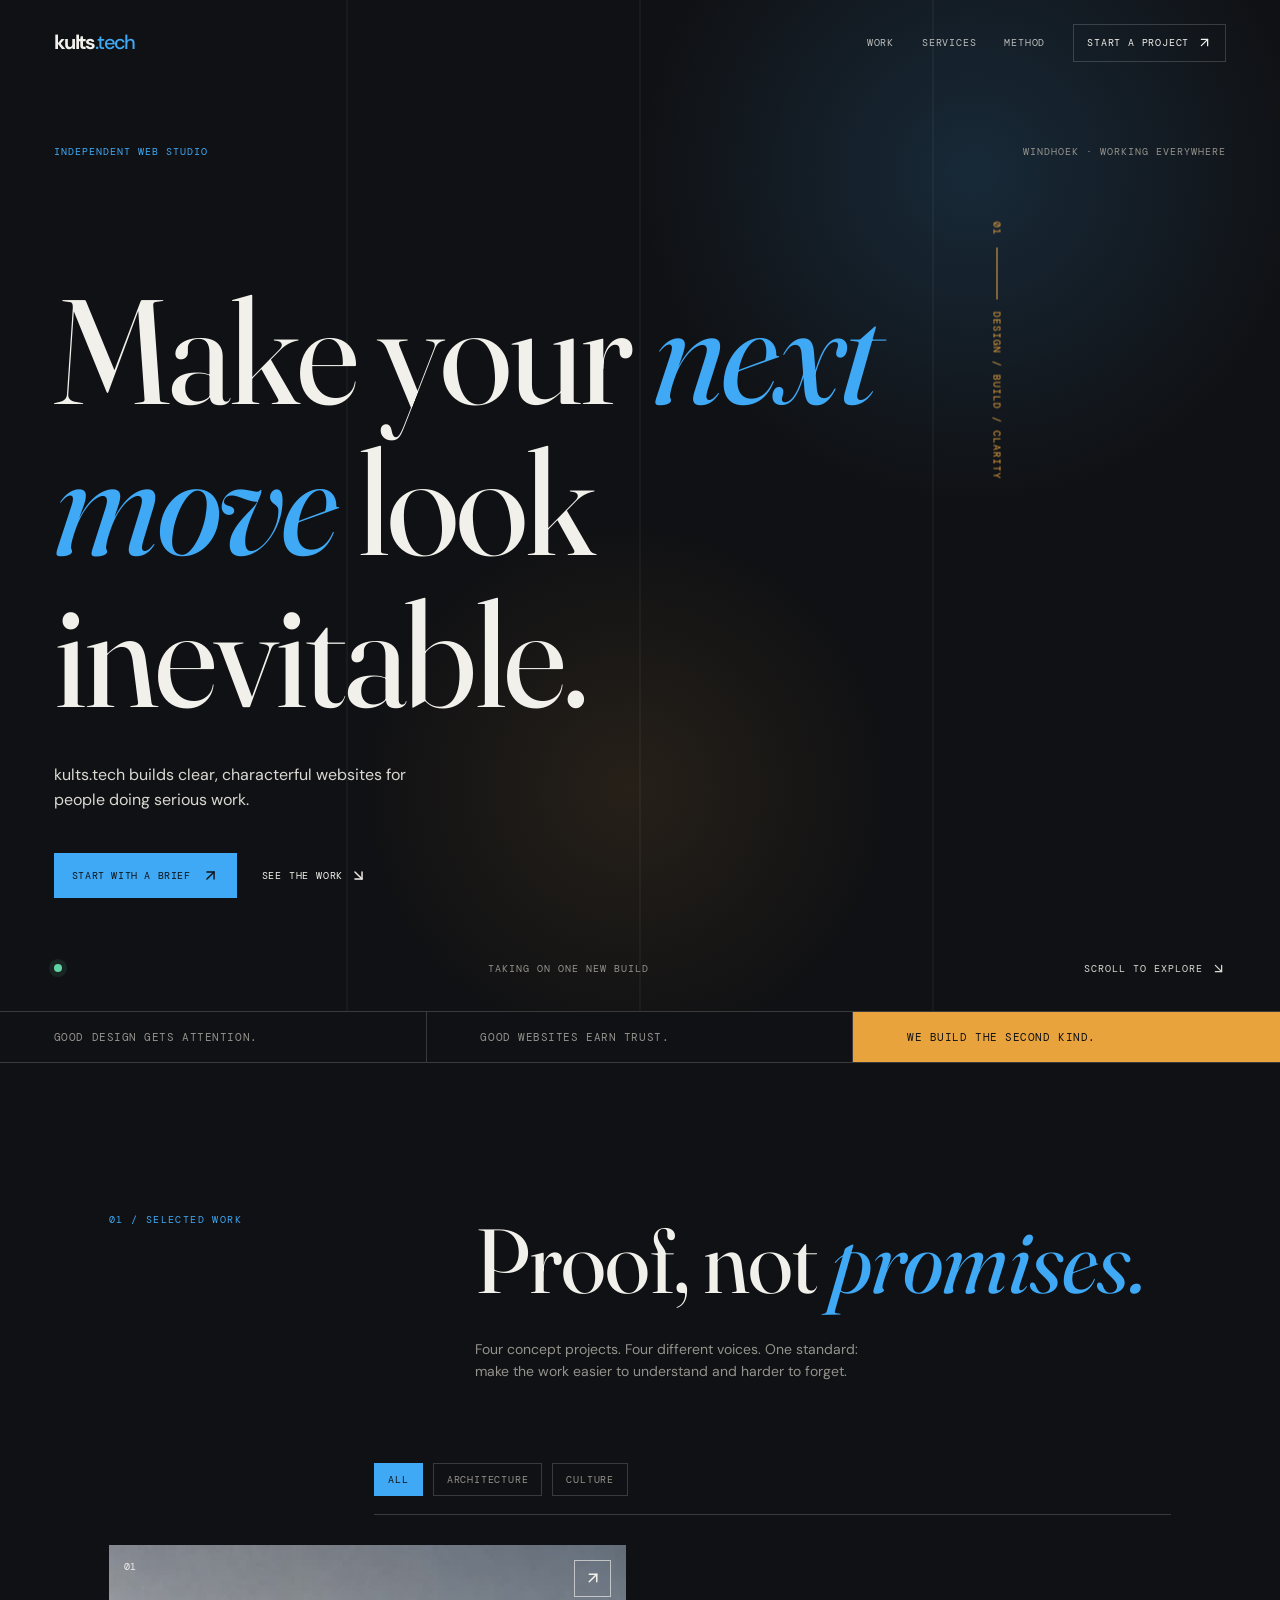
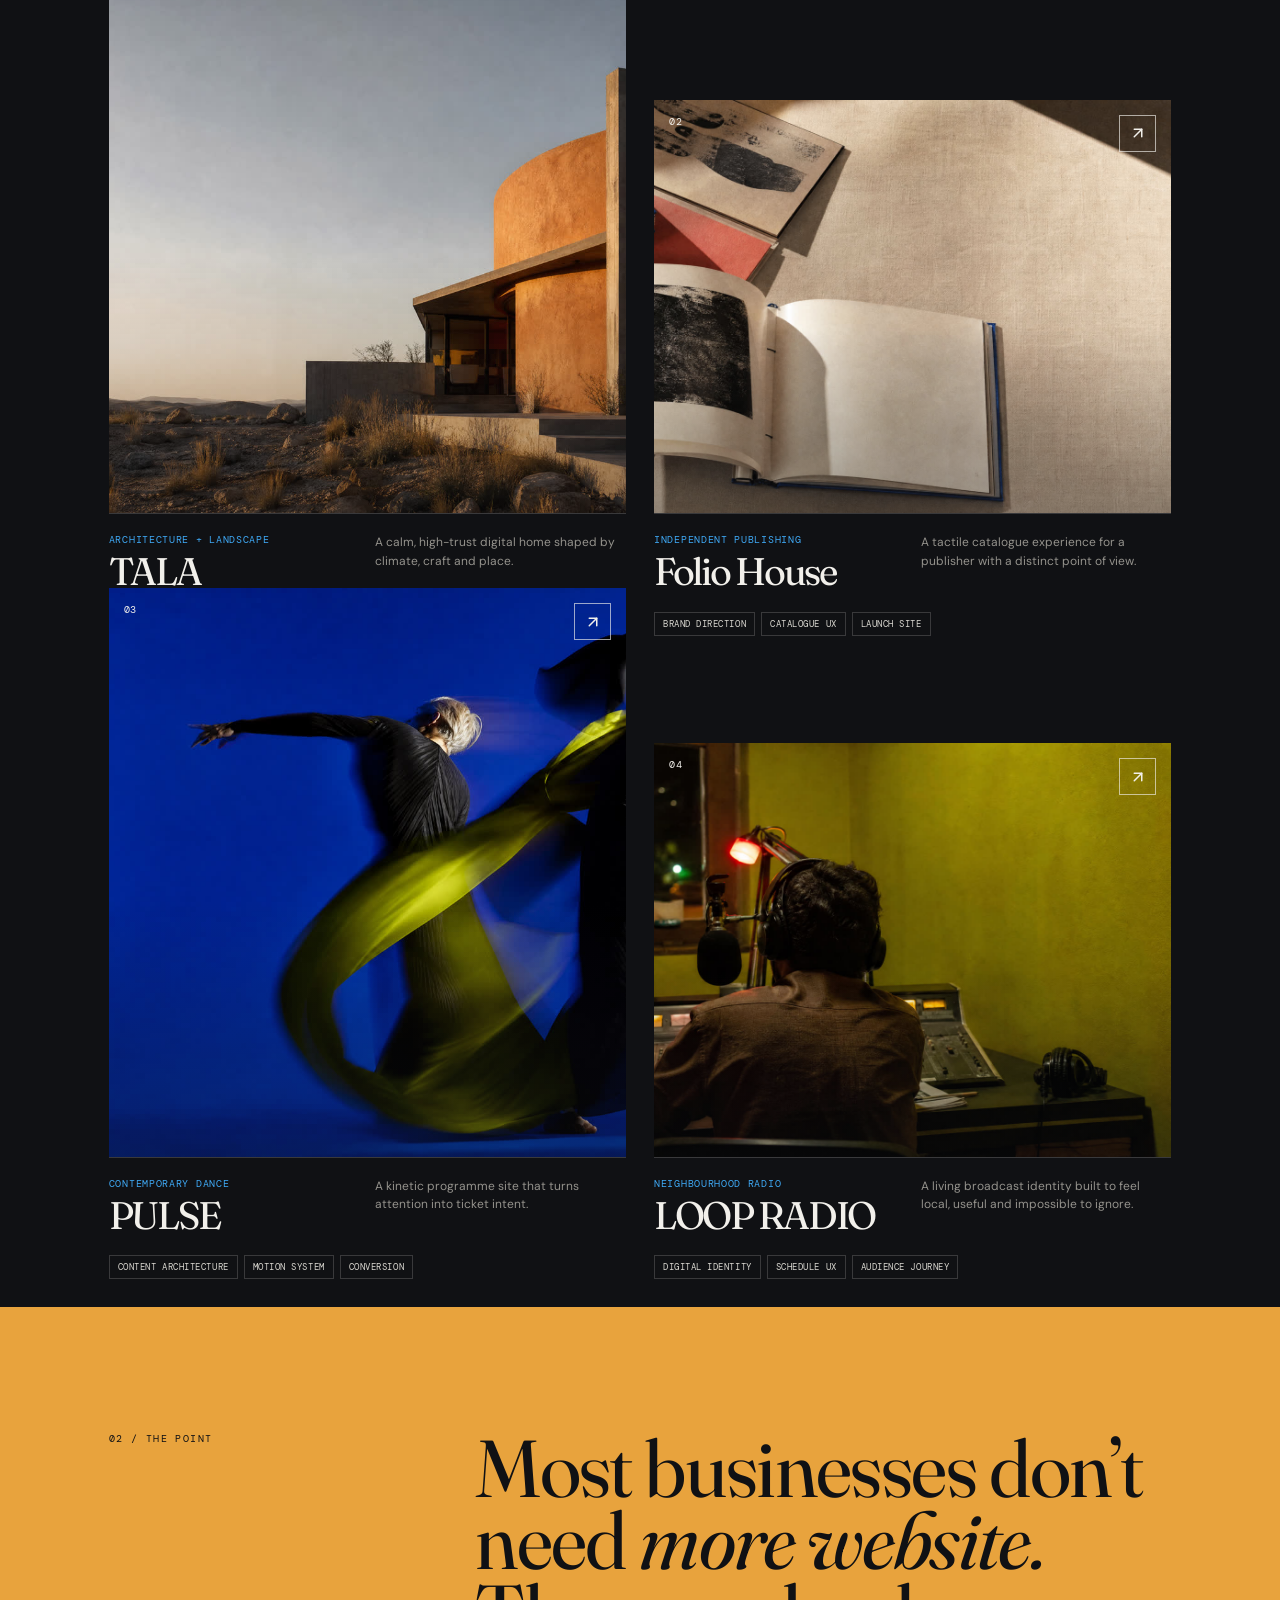
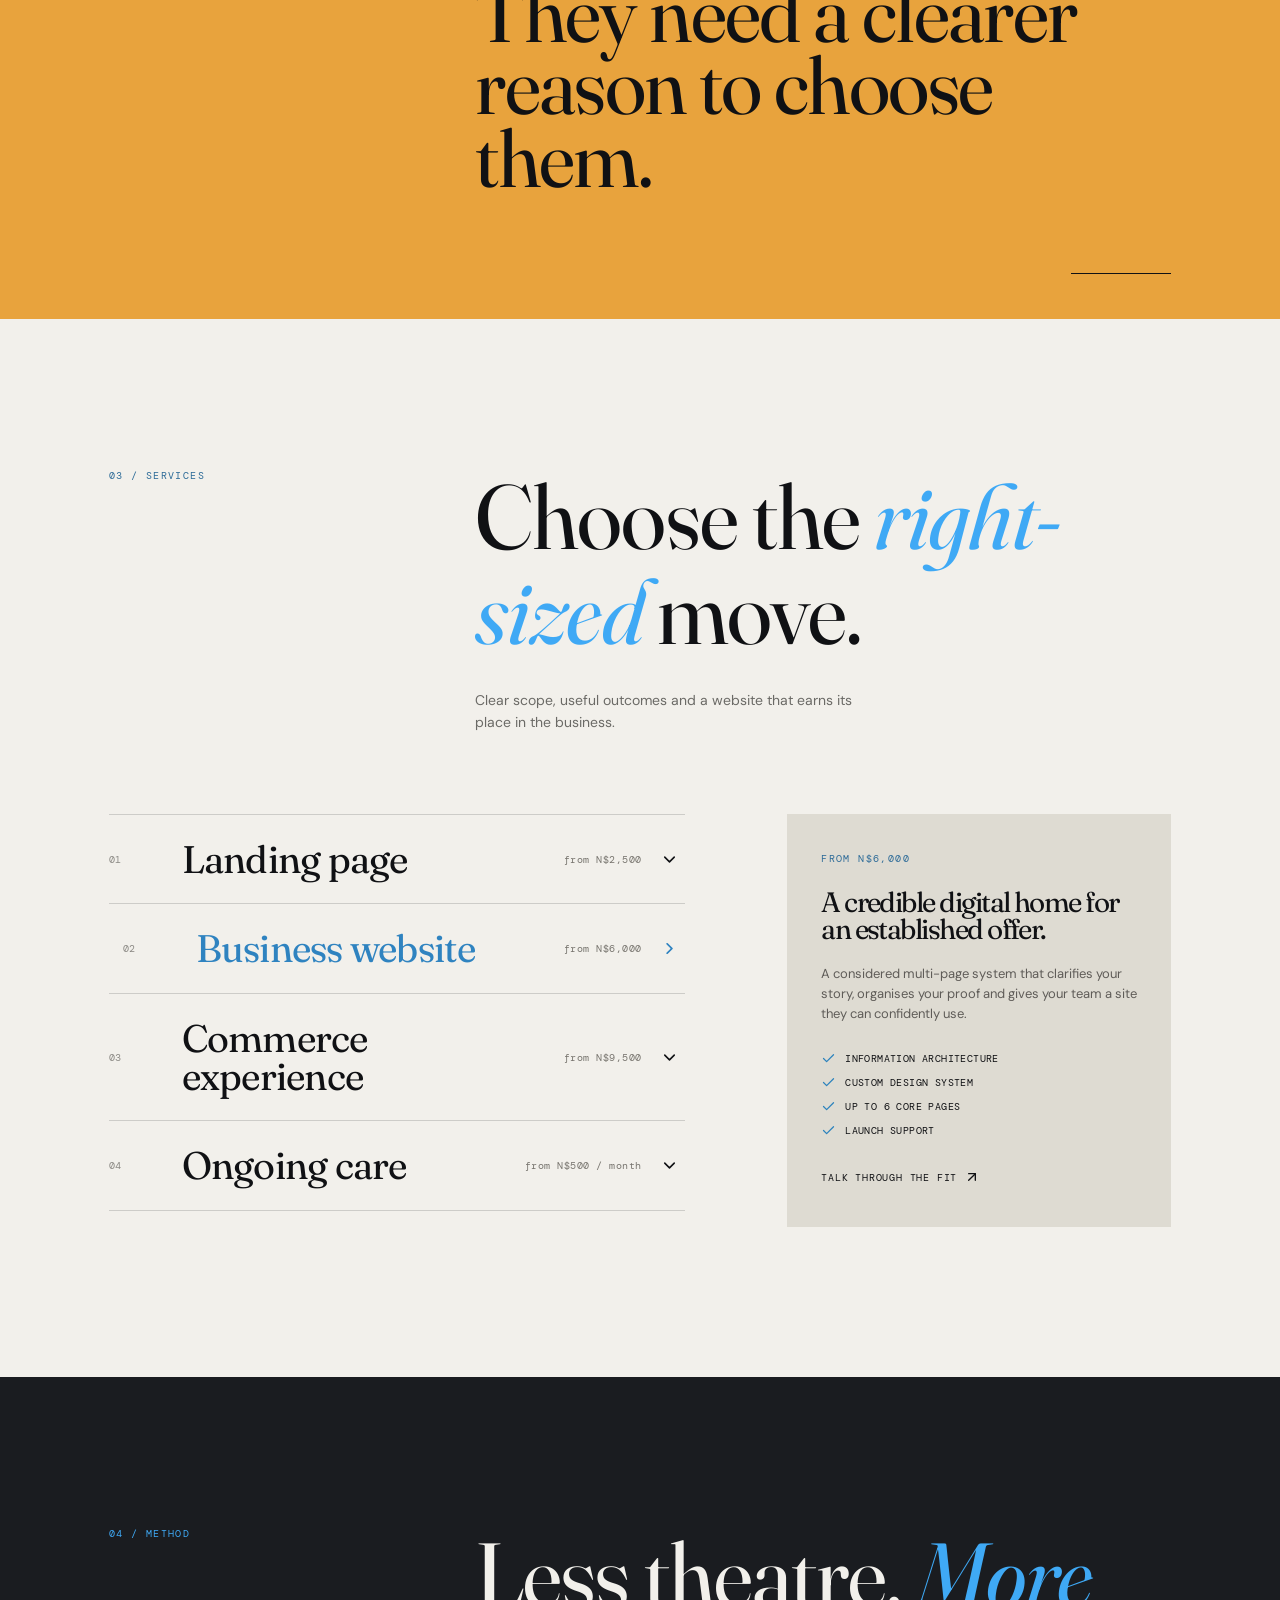
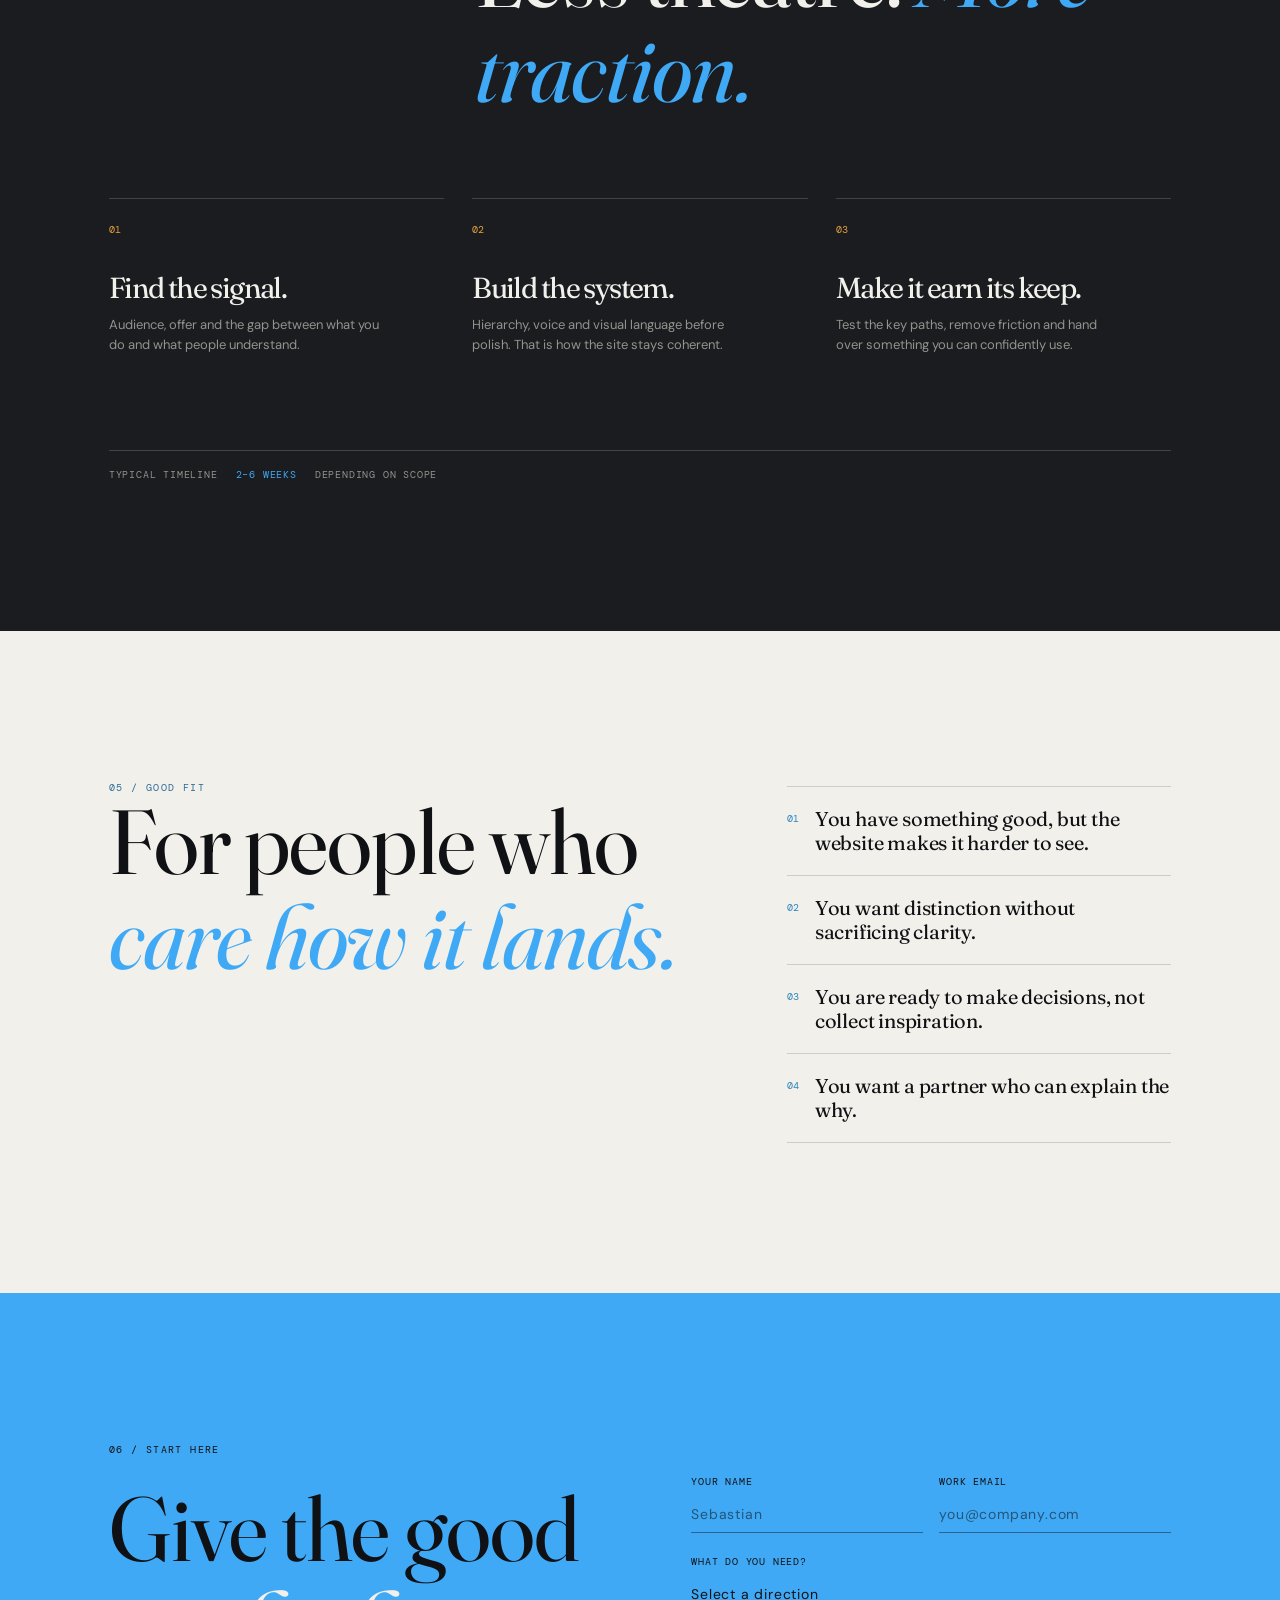
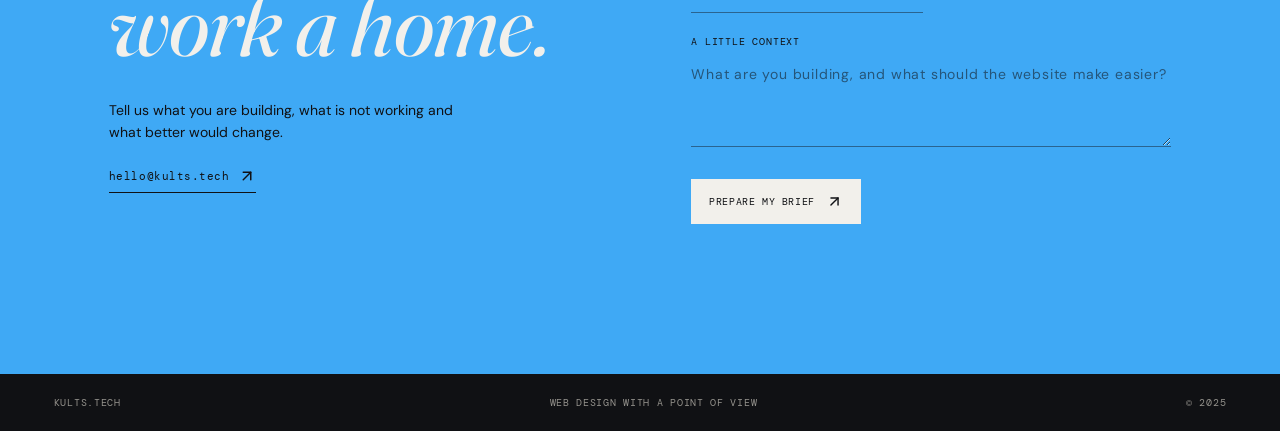
==== commit f3de1900: "Publish latest kults.tech refinements" ====
--- a/index.html
+++ b/index.html
@@ -6,8 +6,8 @@
     <meta name="theme-color" content="#101114" />
     <meta name="description" content="kults.tech builds sharp, useful websites for people doing serious work." />
     <title>kults.tech — Web design with a point of view</title>
-    <script type="module" crossorigin src="./assets/index-CCxFKSVc.js"></script>
-    <link rel="stylesheet" crossorigin href="./assets/index-DXysfhAD.css">
+    <script type="module" crossorigin src="./assets/index-CF9LKPuH.js"></script>
+    <link rel="stylesheet" crossorigin href="./assets/index-BOWrWnRc.css">
     <script src="/__manus__/debug-collector.js" defer></script>
   </head>
   <body>
--- a/assets/index-BOWrWnRc.css
+++ b/assets/index-BOWrWnRc.css
@@ -0,0 +1 @@
+@import"https://fonts.googleapis.com/css2?family=DM+Mono:wght@400;500&family=DM+Sans:wght@400;500;700&family=Fraunces:opsz,wght@9..144,400;9..144,500;9..144,600&display=swap";@layer components;/*! tailwindcss v4.1.14 | MIT License | https://tailwindcss.com */@layer properties{@supports (((-webkit-hyphens:none)) and (not (margin-trim:inline))) or ((-moz-orient:inline) and (not (color:rgb(from red r g b)))){*,:before,:after,::backdrop{--tw-translate-x:0;--tw-translate-y:0;--tw-translate-z:0;--tw-rotate-x:initial;--tw-rotate-y:initial;--tw-rotate-z:initial;--tw-skew-x:initial;--tw-skew-y:initial;--tw-border-style:solid;--tw-gradient-position:initial;--tw-gradient-from:#0000;--tw-gradient-via:#0000;--tw-gradient-to:#0000;--tw-gradient-stops:initial;--tw-gradient-via-stops:initial;--tw-gradient-from-position:0%;--tw-gradient-via-position:50%;--tw-gradient-to-position:100%;--tw-leading:initial;--tw-font-weight:initial;--tw-tracking:initial;--tw-ordinal:initial;--tw-slashed-zero:initial;--tw-numeric-figure:initial;--tw-numeric-spacing:initial;--tw-numeric-fraction:initial;--tw-shadow:0 0 #0000;--tw-shadow-color:initial;--tw-shadow-alpha:100%;--tw-inset-shadow:0 0 #0000;--tw-inset-shadow-color:initial;--tw-inset-shadow-alpha:100%;--tw-ring-color:initial;--tw-ring-shadow:0 0 #0000;--tw-inset-ring-color:initial;--tw-inset-ring-shadow:0 0 #0000;--tw-ring-inset:initial;--tw-ring-offset-width:0px;--tw-ring-offset-color:#fff;--tw-ring-offset-shadow:0 0 #0000;--tw-outline-style:solid;--tw-backdrop-blur:initial;--tw-backdrop-brightness:initial;--tw-backdrop-contrast:initial;--tw-backdrop-grayscale:initial;--tw-backdrop-hue-rotate:initial;--tw-backdrop-invert:initial;--tw-backdrop-opacity:initial;--tw-backdrop-saturate:initial;--tw-backdrop-sepia:initial;--tw-duration:initial;--tw-ease:initial;--tw-content:"";--tw-animation-delay:0s;--tw-animation-direction:normal;--tw-animation-duration:initial;--tw-animation-fill-mode:none;--tw-animation-iteration-count:1;--tw-enter-blur:0;--tw-enter-opacity:1;--tw-enter-rotate:0;--tw-enter-scale:1;--tw-enter-translate-x:0;--tw-enter-translate-y:0;--tw-exit-blur:0;--tw-exit-opacity:1;--tw-exit-rotate:0;--tw-exit-scale:1;--tw-exit-translate-x:0;--tw-exit-translate-y:0}}}@layer theme{:root,:host{--font-sans:ui-sans-serif,system-ui,sans-serif,"Apple Color Emoji","Segoe UI Emoji","Segoe UI Symbol","Noto Color Emoji";--font-mono:ui-monospace,SFMono-Regular,Menlo,Monaco,Consolas,"Liberation Mono","Courier New",monospace;--color-red-100:oklch(93.6% .032 17.717);--color-red-500:oklch(63.7% .237 25.331);--color-blue-600:oklch(54.6% .245 262.881);--color-blue-700:oklch(48.8% .243 264.376);--color-slate-50:oklch(98.4% .003 247.858);--color-slate-100:oklch(96.8% .007 247.896);--color-slate-600:oklch(44.6% .043 257.281);--color-slate-700:oklch(37.2% .044 257.287);--color-slate-900:oklch(20.8% .042 265.755);--color-black:#000;--color-white:#fff;--spacing:.25rem;--container-sm:24rem;--container-lg:32rem;--container-2xl:42rem;--text-xs:.75rem;--text-xs--line-height:calc(1/.75);--text-sm:.875rem;--text-sm--line-height:calc(1.25/.875);--text-base:1rem;--text-base--line-height: 1.5 ;--text-lg:1.125rem;--text-lg--line-height:calc(1.75/1.125);--text-xl:1.25rem;--text-xl--line-height:calc(1.75/1.25);--text-4xl:2.25rem;--text-4xl--line-height:calc(2.5/2.25);--font-weight-normal:400;--font-weight-medium:500;--font-weight-semibold:600;--font-weight-bold:700;--tracking-tight:-.025em;--tracking-widest:.1em;--leading-snug:1.375;--leading-normal:1.5;--leading-relaxed:1.625;--radius-xs:.125rem;--radius-sm:.25rem;--radius-md:.375rem;--radius-lg:.5rem;--radius-xl:.75rem;--ease-in-out:cubic-bezier(.4,0,.2,1);--animate-spin:spin 1s linear infinite;--animate-pulse:pulse 2s cubic-bezier(.4,0,.6,1)infinite;--blur-sm:8px;--blur-2xl:40px;--aspect-video:16/9;--default-transition-duration:.15s;--default-transition-timing-function:cubic-bezier(.4,0,.2,1);--default-font-family:var(--font-sans);--default-mono-font-family:var(--font-mono)}}@layer base{*,:after,:before,::backdrop{box-sizing:border-box;border:0 solid;margin:0;padding:0}::file-selector-button{box-sizing:border-box;border:0 solid;margin:0;padding:0}html,:host{-webkit-text-size-adjust:100%;tab-size:4;line-height:1.5;font-family:var(--default-font-family,ui-sans-serif,system-ui,sans-serif,"Apple Color Emoji","Segoe UI Emoji","Segoe UI Symbol","Noto Color Emoji");font-feature-settings:var(--default-font-feature-settings,normal);font-variation-settings:var(--default-font-variation-settings,normal);-webkit-tap-highlight-color:transparent}hr{height:0;color:inherit;border-top-width:1px}abbr:where([title]){-webkit-text-decoration:underline dotted;text-decoration:underline dotted}h1,h2,h3,h4,h5,h6{font-size:inherit;font-weight:inherit}a{color:inherit;-webkit-text-decoration:inherit;text-decoration:inherit}b,strong{font-weight:bolder}code,kbd,samp,pre{font-family:var(--default-mono-font-family,ui-monospace,SFMono-Regular,Menlo,Monaco,Consolas,"Liberation Mono","Courier New",monospace);font-feature-settings:var(--default-mono-font-feature-settings,normal);font-variation-settings:var(--default-mono-font-variation-settings,normal);font-size:1em}small{font-size:80%}sub,sup{vertical-align:baseline;font-size:75%;line-height:0;position:relative}sub{bottom:-.25em}sup{top:-.5em}table{text-indent:0;border-color:inherit;border-collapse:collapse}:-moz-focusring{outline:auto}progress{vertical-align:baseline}summary{display:list-item}ol,ul,menu{list-style:none}img,svg,video,canvas,audio,iframe,embed,object{vertical-align:middle;display:block}img,video{max-width:100%;height:auto}button,input,select,optgroup,textarea{font:inherit;font-feature-settings:inherit;font-variation-settings:inherit;letter-spacing:inherit;color:inherit;opacity:1;background-color:#0000;border-radius:0}::file-selector-button{font:inherit;font-feature-settings:inherit;font-variation-settings:inherit;letter-spacing:inherit;color:inherit;opacity:1;background-color:#0000;border-radius:0}:where(select:is([multiple],[size])) optgroup{font-weight:bolder}:where(select:is([multiple],[size])) optgroup option{padding-inline-start:20px}::file-selector-button{margin-inline-end:4px}::placeholder{opacity:1}@supports (not ((-webkit-appearance:-apple-pay-button))) or (contain-intrinsic-size:1px){::placeholder{color:currentColor}@supports (color:color-mix(in lab,red,red)){::placeholder{color:color-mix(in oklab,currentcolor 50%,transparent)}}}textarea{resize:vertical}::-webkit-search-decoration{-webkit-appearance:none}::-webkit-date-and-time-value{min-height:1lh;text-align:inherit}::-webkit-datetime-edit{display:inline-flex}::-webkit-datetime-edit-fields-wrapper{padding:0}::-webkit-datetime-edit{padding-block:0}::-webkit-datetime-edit-year-field{padding-block:0}::-webkit-datetime-edit-month-field{padding-block:0}::-webkit-datetime-edit-day-field{padding-block:0}::-webkit-datetime-edit-hour-field{padding-block:0}::-webkit-datetime-edit-minute-field{padding-block:0}::-webkit-datetime-edit-second-field{padding-block:0}::-webkit-datetime-edit-millisecond-field{padding-block:0}::-webkit-datetime-edit-meridiem-field{padding-block:0}::-webkit-calendar-picker-indicator{line-height:1}:-moz-ui-invalid{box-shadow:none}button,input:where([type=button],[type=reset],[type=submit]){appearance:button}::file-selector-button{appearance:button}::-webkit-inner-spin-button{height:auto}::-webkit-outer-spin-button{height:auto}[hidden]:where(:not([hidden=until-found])){display:none!important}}@layer utilities{.\@container\/card-header{container:card-header/inline-size}.\@container\/field-group{container:field-group/inline-size}.pointer-events-none{pointer-events:none}.invisible{visibility:hidden}.visible{visibility:visible}.sr-only{clip-path:inset(50%);white-space:nowrap;border-width:0;width:1px;height:1px;margin:-1px;padding:0;position:absolute;overflow:hidden}.absolute{position:absolute}.fixed{position:fixed}.relative{position:relative}.static{position:static}.inset-0{inset:calc(var(--spacing)*0)}.inset-x-0{inset-inline:calc(var(--spacing)*0)}.inset-y-0{inset-block:calc(var(--spacing)*0)}.-top-12{top:calc(var(--spacing)*-12)}.top-0{top:calc(var(--spacing)*0)}.top-1\.5{top:calc(var(--spacing)*1.5)}.top-1\/2{top:50%}.top-3\.5{top:calc(var(--spacing)*3.5)}.top-4{top:calc(var(--spacing)*4)}.top-\[1px\]{top:1px}.top-\[50\%\]{top:50%}.top-\[60\%\]{top:60%}.top-full{top:100%}.-right-12{right:calc(var(--spacing)*-12)}.right-0{right:calc(var(--spacing)*0)}.right-1{right:calc(var(--spacing)*1)}.right-2{right:calc(var(--spacing)*2)}.right-3{right:calc(var(--spacing)*3)}.right-4{right:calc(var(--spacing)*4)}.-bottom-12{bottom:calc(var(--spacing)*-12)}.bottom-0{bottom:calc(var(--spacing)*0)}.-left-12{left:calc(var(--spacing)*-12)}.left-0{left:calc(var(--spacing)*0)}.left-1\/2{left:50%}.left-2{left:calc(var(--spacing)*2)}.left-\[50\%\]{left:50%}.isolate{isolation:isolate}.z-10{z-index:10}.z-20{z-index:20}.z-50{z-index:50}.z-\[1\]{z-index:1}.order-first{order:-9999}.order-last{order:9999}.col-start-2{grid-column-start:2}.row-span-2{grid-row:span 2/span 2}.row-start-1{grid-row-start:1}.container{width:100%}@media (min-width:40rem){.container{max-width:40rem}}@media (min-width:48rem){.container{max-width:48rem}}@media (min-width:64rem){.container{max-width:64rem}}@media (min-width:80rem){.container{max-width:80rem}}@media (min-width:96rem){.container{max-width:96rem}}.\!m-0{margin:calc(var(--spacing)*0)!important}.-mx-1{margin-inline:calc(var(--spacing)*-1)}.mx-2{margin-inline:calc(var(--spacing)*2)}.mx-3\.5{margin-inline:calc(var(--spacing)*3.5)}.mx-4{margin-inline:calc(var(--spacing)*4)}.mx-auto{margin-inline:auto}.-my-2{margin-block:calc(var(--spacing)*-2)}.my-0{margin-block:calc(var(--spacing)*0)}.my-0\.5{margin-block:calc(var(--spacing)*.5)}.my-1{margin-block:calc(var(--spacing)*1)}.-mt-4{margin-top:calc(var(--spacing)*-4)}.mt-1\.5{margin-top:calc(var(--spacing)*1.5)}.mt-2{margin-top:calc(var(--spacing)*2)}.mt-4{margin-top:calc(var(--spacing)*4)}.mt-auto{margin-top:auto}.mr-2{margin-right:calc(var(--spacing)*2)}.mb-2{margin-bottom:calc(var(--spacing)*2)}.mb-3{margin-bottom:calc(var(--spacing)*3)}.mb-4{margin-bottom:calc(var(--spacing)*4)}.mb-6{margin-bottom:calc(var(--spacing)*6)}.mb-8{margin-bottom:calc(var(--spacing)*8)}.-ml-4{margin-left:calc(var(--spacing)*-4)}.ml-1{margin-left:calc(var(--spacing)*1)}.ml-4{margin-left:calc(var(--spacing)*4)}.ml-auto{margin-left:auto}.line-clamp-1{-webkit-line-clamp:1;-webkit-box-orient:vertical;display:-webkit-box;overflow:hidden}.line-clamp-2{-webkit-line-clamp:2;-webkit-box-orient:vertical;display:-webkit-box;overflow:hidden}.block{display:block}.contents{display:contents}.flex{display:flex}.grid{display:grid}.hidden{display:none}.inline-flex{display:inline-flex}.table{display:table}.table-caption{display:table-caption}.table-cell{display:table-cell}.table-row{display:table-row}.field-sizing-content{field-sizing:content}.aspect-square{aspect-ratio:1}.aspect-video{aspect-ratio:var(--aspect-video)}.size-\(--cell-size\){width:var(--cell-size);height:var(--cell-size)}.size-2{width:calc(var(--spacing)*2);height:calc(var(--spacing)*2)}.size-2\.5{width:calc(var(--spacing)*2.5);height:calc(var(--spacing)*2.5)}.size-3{width:calc(var(--spacing)*3);height:calc(var(--spacing)*3)}.size-3\.5{width:calc(var(--spacing)*3.5);height:calc(var(--spacing)*3.5)}.size-4{width:calc(var(--spacing)*4);height:calc(var(--spacing)*4)}.size-6{width:calc(var(--spacing)*6);height:calc(var(--spacing)*6)}.size-7{width:calc(var(--spacing)*7);height:calc(var(--spacing)*7)}.size-8{width:calc(var(--spacing)*8);height:calc(var(--spacing)*8)}.size-9{width:calc(var(--spacing)*9);height:calc(var(--spacing)*9)}.size-10{width:calc(var(--spacing)*10);height:calc(var(--spacing)*10)}.size-auto{width:auto;height:auto}.size-full{width:100%;height:100%}.h-\(--cell-size\){height:var(--cell-size)}.h-1\.5{height:calc(var(--spacing)*1.5)}.h-2{height:calc(var(--spacing)*2)}.h-2\.5{height:calc(var(--spacing)*2.5)}.h-4{height:calc(var(--spacing)*4)}.h-5{height:calc(var(--spacing)*5)}.h-6{height:calc(var(--spacing)*6)}.h-7{height:calc(var(--spacing)*7)}.h-8{height:calc(var(--spacing)*8)}.h-9{height:calc(var(--spacing)*9)}.h-10{height:calc(var(--spacing)*10)}.h-12{height:calc(var(--spacing)*12)}.h-16{height:calc(var(--spacing)*16)}.h-\[1\.15rem\]{height:1.15rem}.h-\[500px\]{height:500px}.h-\[calc\(100\%-1px\)\]{height:calc(100% - 1px)}.h-\[var\(--radix-navigation-menu-viewport-height\)\]{height:var(--radix-navigation-menu-viewport-height)}.h-\[var\(--radix-select-trigger-height\)\]{height:var(--radix-select-trigger-height)}.h-auto{height:auto}.h-full{height:100%}.h-px{height:1px}.h-svh{height:100svh}.max-h-\(--radix-context-menu-content-available-height\){max-height:var(--radix-context-menu-content-available-height)}.max-h-\(--radix-dropdown-menu-content-available-height\){max-height:var(--radix-dropdown-menu-content-available-height)}.max-h-\(--radix-select-content-available-height\){max-height:var(--radix-select-content-available-height)}.max-h-\[300px\]{max-height:300px}.min-h-0{min-height:calc(var(--spacing)*0)}.min-h-4{min-height:calc(var(--spacing)*4)}.min-h-16{min-height:calc(var(--spacing)*16)}.min-h-screen{min-height:100vh}.min-h-svh{min-height:100svh}.w-\(--cell-size\){width:var(--cell-size)}.w-\(--sidebar-width\){width:var(--sidebar-width)}.w-0{width:calc(var(--spacing)*0)}.w-1{width:calc(var(--spacing)*1)}.w-2{width:calc(var(--spacing)*2)}.w-2\.5{width:calc(var(--spacing)*2.5)}.w-3{width:calc(var(--spacing)*3)}.w-3\/4{width:75%}.w-4{width:calc(var(--spacing)*4)}.w-5{width:calc(var(--spacing)*5)}.w-8{width:calc(var(--spacing)*8)}.w-9{width:calc(var(--spacing)*9)}.w-10{width:calc(var(--spacing)*10)}.w-16{width:calc(var(--spacing)*16)}.w-64{width:calc(var(--spacing)*64)}.w-72{width:calc(var(--spacing)*72)}.w-\[100px\]{width:100px}.w-\[400px\]{width:400px}.w-auto{width:auto}.w-fit{width:fit-content}.w-full{width:100%}.w-max{width:max-content}.w-px{width:1px}.max-w-\(--skeleton-width\){max-width:var(--skeleton-width)}.max-w-2xl{max-width:var(--container-2xl)}.max-w-\[calc\(100\%-2rem\)\]{max-width:calc(100% - 2rem)}.max-w-lg{max-width:var(--container-lg)}.max-w-max{max-width:max-content}.max-w-sm{max-width:var(--container-sm)}.min-w-\(--cell-size\){min-width:var(--cell-size)}.min-w-0{min-width:calc(var(--spacing)*0)}.min-w-5{min-width:calc(var(--spacing)*5)}.min-w-8{min-width:calc(var(--spacing)*8)}.min-w-9{min-width:calc(var(--spacing)*9)}.min-w-10{min-width:calc(var(--spacing)*10)}.min-w-\[8rem\]{min-width:8rem}.min-w-\[12rem\]{min-width:12rem}.min-w-\[var\(--radix-select-trigger-width\)\]{min-width:var(--radix-select-trigger-width)}.flex-1{flex:1}.flex-shrink-0,.shrink-0{flex-shrink:0}.grow{flex-grow:1}.grow-0{flex-grow:0}.basis-full{flex-basis:100%}.caption-bottom{caption-side:bottom}.border-collapse{border-collapse:collapse}.origin-\(--radix-context-menu-content-transform-origin\){transform-origin:var(--radix-context-menu-content-transform-origin)}.origin-\(--radix-dropdown-menu-content-transform-origin\){transform-origin:var(--radix-dropdown-menu-content-transform-origin)}.origin-\(--radix-hover-card-content-transform-origin\){transform-origin:var(--radix-hover-card-content-transform-origin)}.origin-\(--radix-menubar-content-transform-origin\){transform-origin:var(--radix-menubar-content-transform-origin)}.origin-\(--radix-popover-content-transform-origin\){transform-origin:var(--radix-popover-content-transform-origin)}.origin-\(--radix-select-content-transform-origin\){transform-origin:var(--radix-select-content-transform-origin)}.origin-\(--radix-tooltip-content-transform-origin\){transform-origin:var(--radix-tooltip-content-transform-origin)}.-translate-x-1\/2{--tw-translate-x: -50% ;translate:var(--tw-translate-x)var(--tw-translate-y)}.-translate-x-px{--tw-translate-x:-1px;translate:var(--tw-translate-x)var(--tw-translate-y)}.translate-x-\[-50\%\]{--tw-translate-x:-50%;translate:var(--tw-translate-x)var(--tw-translate-y)}.translate-x-px{--tw-translate-x:1px;translate:var(--tw-translate-x)var(--tw-translate-y)}.-translate-y-1\/2{--tw-translate-y: -50% ;translate:var(--tw-translate-x)var(--tw-translate-y)}.translate-y-0\.5{--tw-translate-y:calc(var(--spacing)*.5);translate:var(--tw-translate-x)var(--tw-translate-y)}.translate-y-\[-50\%\]{--tw-translate-y:-50%;translate:var(--tw-translate-x)var(--tw-translate-y)}.translate-y-\[calc\(-50\%_-_2px\)\]{--tw-translate-y: calc(-50% - 2px) ;translate:var(--tw-translate-x)var(--tw-translate-y)}.rotate-45{rotate:45deg}.rotate-90{rotate:90deg}.transform{transform:var(--tw-rotate-x,)var(--tw-rotate-y,)var(--tw-rotate-z,)var(--tw-skew-x,)var(--tw-skew-y,)}.animate-caret-blink{animation:1.25s ease-out infinite caret-blink}.animate-in{animation:enter var(--tw-animation-duration,var(--tw-duration,.15s))var(--tw-ease,ease)var(--tw-animation-delay,0s)var(--tw-animation-iteration-count,1)var(--tw-animation-direction,normal)var(--tw-animation-fill-mode,none)}.animate-pulse{animation:var(--animate-pulse)}.animate-spin{animation:var(--animate-spin)}.cursor-default{cursor:default}.cursor-pointer{cursor:pointer}.cursor-text{cursor:text}.touch-none{touch-action:none}.resize-none{resize:none}.scroll-my-1{scroll-margin-block:calc(var(--spacing)*1)}.scroll-py-1{scroll-padding-block:calc(var(--spacing)*1)}.list-disc{list-style-type:disc}.list-none{list-style-type:none}.auto-rows-min{grid-auto-rows:min-content}.grid-cols-\[0_1fr\]{grid-template-columns:0 1fr}.grid-rows-\[auto_auto\]{grid-template-rows:auto auto}.flex-col{flex-direction:column}.flex-col-reverse{flex-direction:column-reverse}.flex-row{flex-direction:row}.flex-wrap{flex-wrap:wrap}.items-center{align-items:center}.items-end{align-items:flex-end}.items-start{align-items:flex-start}.items-stretch{align-items:stretch}.justify-between{justify-content:space-between}.justify-center{justify-content:center}.justify-start{justify-content:flex-start}.justify-items-start{justify-items:start}.gap-0{gap:calc(var(--spacing)*0)}.gap-0\.5{gap:calc(var(--spacing)*.5)}.gap-1{gap:calc(var(--spacing)*1)}.gap-1\.5{gap:calc(var(--spacing)*1.5)}.gap-2{gap:calc(var(--spacing)*2)}.gap-2\.5{gap:calc(var(--spacing)*2.5)}.gap-3{gap:calc(var(--spacing)*3)}.gap-4{gap:calc(var(--spacing)*4)}.gap-6{gap:calc(var(--spacing)*6)}.gap-7{gap:calc(var(--spacing)*7)}.gap-y-0\.5{row-gap:calc(var(--spacing)*.5)}.self-start{align-self:flex-start}.self-stretch{align-self:stretch}.justify-self-end{justify-self:flex-end}.truncate{text-overflow:ellipsis;white-space:nowrap;overflow:hidden}.overflow-auto{overflow:auto}.overflow-hidden{overflow:hidden}.overflow-x-auto{overflow-x:auto}.overflow-x-hidden{overflow-x:hidden}.overflow-y-auto{overflow-y:auto}.rounded{border-radius:.25rem}.rounded-\[2px\]{border-radius:2px}.rounded-\[4px\]{border-radius:4px}.rounded-\[10px\]{border-radius:10px}.rounded-\[20px\]{border-radius:20px}.rounded-\[calc\(var\(--radius\)-5px\)\]{border-radius:calc(var(--radius) - 5px)}.rounded-\[inherit\]{border-radius:inherit}.rounded-full{border-radius:3.40282e38px}.rounded-lg{border-radius:var(--radius-lg)}.rounded-md{border-radius:var(--radius-md)}.rounded-none{border-radius:0}.rounded-sm{border-radius:var(--radius-sm)}.rounded-xl{border-radius:var(--radius-xl)}.rounded-xs{border-radius:var(--radius-xs)}.rounded-l-md{border-top-left-radius:var(--radius-md);border-bottom-left-radius:var(--radius-md)}.rounded-tl-sm{border-top-left-radius:var(--radius-sm)}.rounded-r-md{border-top-right-radius:var(--radius-md);border-bottom-right-radius:var(--radius-md)}.border{border-style:var(--tw-border-style);border-width:1px}.border-0{border-style:var(--tw-border-style);border-width:0}.border-\[1\.5px\]{border-style:var(--tw-border-style);border-width:1.5px}.border-y{border-block-style:var(--tw-border-style);border-block-width:1px}.border-t{border-top-style:var(--tw-border-style);border-top-width:1px}.border-r{border-right-style:var(--tw-border-style);border-right-width:1px}.border-b{border-bottom-style:var(--tw-border-style);border-bottom-width:1px}.border-l{border-left-style:var(--tw-border-style);border-left-width:1px}.border-dashed{--tw-border-style:dashed;border-style:dashed}.border-\(--color-border\){border-color:var(--color-border)}.border-\[rgba\(0\,0\,0\,0\.08\)\]{border-color:#00000014}.border-transparent{border-color:#0000}.border-t-transparent{border-top-color:#0000}.border-l-transparent{border-left-color:#0000}.bg-\(--color-bg\){background-color:var(--color-bg)}.bg-\[\#1a1a19\]{background-color:#1a1a19}.bg-\[\#f8f8f7\]{background-color:#f8f8f7}.bg-black\/50{background-color:#00000080}@supports (color:color-mix(in lab,red,red)){.bg-black\/50{background-color:color-mix(in oklab,var(--color-black)50%,transparent)}}.bg-blue-600{background-color:var(--color-blue-600)}.bg-red-100{background-color:var(--color-red-100)}.bg-transparent{background-color:#0000}.bg-white{background-color:var(--color-white)}.bg-white\/80{background-color:#fffc}@supports (color:color-mix(in lab,red,red)){.bg-white\/80{background-color:color-mix(in oklab,var(--color-white)80%,transparent)}}.bg-gradient-to-br{--tw-gradient-position:to bottom right in oklab;background-image:linear-gradient(var(--tw-gradient-stops))}.from-slate-50{--tw-gradient-from:var(--color-slate-50);--tw-gradient-stops:var(--tw-gradient-via-stops,var(--tw-gradient-position),var(--tw-gradient-from)var(--tw-gradient-from-position),var(--tw-gradient-to)var(--tw-gradient-to-position))}.to-slate-100{--tw-gradient-to:var(--color-slate-100);--tw-gradient-stops:var(--tw-gradient-via-stops,var(--tw-gradient-position),var(--tw-gradient-from)var(--tw-gradient-from-position),var(--tw-gradient-to)var(--tw-gradient-to-position))}.fill-current{fill:currentColor}.p-0{padding:calc(var(--spacing)*0)}.p-1{padding:calc(var(--spacing)*1)}.p-2{padding:calc(var(--spacing)*2)}.p-3{padding:calc(var(--spacing)*3)}.p-4{padding:calc(var(--spacing)*4)}.p-5{padding:calc(var(--spacing)*5)}.p-6{padding:calc(var(--spacing)*6)}.p-8{padding:calc(var(--spacing)*8)}.p-\[3px\]{padding:3px}.p-px{padding:1px}.px-\(--cell-size\){padding-inline:var(--cell-size)}.px-1{padding-inline:calc(var(--spacing)*1)}.px-1\.5{padding-inline:calc(var(--spacing)*1.5)}.px-2{padding-inline:calc(var(--spacing)*2)}.px-2\.5{padding-inline:calc(var(--spacing)*2.5)}.px-3{padding-inline:calc(var(--spacing)*3)}.px-4{padding-inline:calc(var(--spacing)*4)}.px-5{padding-inline:calc(var(--spacing)*5)}.px-6{padding-inline:calc(var(--spacing)*6)}.py-0\.5{padding-block:calc(var(--spacing)*.5)}.py-1{padding-block:calc(var(--spacing)*1)}.py-1\.5{padding-block:calc(var(--spacing)*1.5)}.py-2{padding-block:calc(var(--spacing)*2)}.py-2\.5{padding-block:calc(var(--spacing)*2.5)}.py-3{padding-block:calc(var(--spacing)*3)}.py-4{padding-block:calc(var(--spacing)*4)}.py-5{padding-block:calc(var(--spacing)*5)}.py-6{padding-block:calc(var(--spacing)*6)}.pt-0{padding-top:calc(var(--spacing)*0)}.pt-3{padding-top:calc(var(--spacing)*3)}.pt-4{padding-top:calc(var(--spacing)*4)}.pt-8{padding-top:calc(var(--spacing)*8)}.pt-12{padding-top:calc(var(--spacing)*12)}.pr-1{padding-right:calc(var(--spacing)*1)}.pr-2{padding-right:calc(var(--spacing)*2)}.pr-2\.5{padding-right:calc(var(--spacing)*2.5)}.pr-3{padding-right:calc(var(--spacing)*3)}.pr-8{padding-right:calc(var(--spacing)*8)}.pb-3{padding-bottom:calc(var(--spacing)*3)}.pb-4{padding-bottom:calc(var(--spacing)*4)}.pb-8{padding-bottom:calc(var(--spacing)*8)}.pl-2{padding-left:calc(var(--spacing)*2)}.pl-3{padding-left:calc(var(--spacing)*3)}.pl-4{padding-left:calc(var(--spacing)*4)}.pl-8{padding-left:calc(var(--spacing)*8)}.text-center{text-align:center}.text-left{text-align:left}.align-middle{vertical-align:middle}.font-mono{font-family:var(--font-mono)}.font-sans{font-family:var(--font-sans)}.text-4xl{font-size:var(--text-4xl);line-height:var(--tw-leading,var(--text-4xl--line-height))}.text-base{font-size:var(--text-base);line-height:var(--tw-leading,var(--text-base--line-height))}.text-lg{font-size:var(--text-lg);line-height:var(--tw-leading,var(--text-lg--line-height))}.text-sm{font-size:var(--text-sm);line-height:var(--tw-leading,var(--text-sm--line-height))}.text-sm\/relaxed{font-size:var(--text-sm);line-height:var(--leading-relaxed)}.text-xl{font-size:var(--text-xl);line-height:var(--tw-leading,var(--text-xl--line-height))}.text-xs{font-size:var(--text-xs);line-height:var(--tw-leading,var(--text-xs--line-height))}.text-\[0\.8rem\]{font-size:.8rem}.leading-5{--tw-leading:calc(var(--spacing)*5);line-height:calc(var(--spacing)*5)}.leading-\[26px\]{--tw-leading:26px;line-height:26px}.leading-none{--tw-leading:1;line-height:1}.leading-normal{--tw-leading:var(--leading-normal);line-height:var(--leading-normal)}.leading-relaxed{--tw-leading:var(--leading-relaxed);line-height:var(--leading-relaxed)}.leading-snug{--tw-leading:var(--leading-snug);line-height:var(--leading-snug)}.font-bold{--tw-font-weight:var(--font-weight-bold);font-weight:var(--font-weight-bold)}.font-medium{--tw-font-weight:var(--font-weight-medium);font-weight:var(--font-weight-medium)}.font-normal{--tw-font-weight:var(--font-weight-normal);font-weight:var(--font-weight-normal)}.font-semibold{--tw-font-weight:var(--font-weight-semibold);font-weight:var(--font-weight-semibold)}.tracking-\[-0\.44px\]{--tw-tracking:-.44px;letter-spacing:-.44px}.tracking-\[-0\.154px\]{--tw-tracking:-.154px;letter-spacing:-.154px}.tracking-tight{--tw-tracking:var(--tracking-tight);letter-spacing:var(--tracking-tight)}.tracking-widest{--tw-tracking:var(--tracking-widest);letter-spacing:var(--tracking-widest)}.text-balance{text-wrap:balance}.break-words{overflow-wrap:break-word}.whitespace-break-spaces{white-space:break-spaces}.whitespace-nowrap{white-space:nowrap}.text-\[\#34322d\]{color:#34322d}.text-\[\#858481\]{color:#858481}.text-current{color:currentColor}.text-red-500{color:var(--color-red-500)}.text-slate-600{color:var(--color-slate-600)}.text-slate-700{color:var(--color-slate-700)}.text-slate-900{color:var(--color-slate-900)}.text-white{color:var(--color-white)}.tabular-nums{--tw-numeric-spacing:tabular-nums;font-variant-numeric:var(--tw-ordinal,)var(--tw-slashed-zero,)var(--tw-numeric-figure,)var(--tw-numeric-spacing,)var(--tw-numeric-fraction,)}.underline-offset-4{text-underline-offset:4px}.opacity-0{opacity:0}.opacity-50{opacity:.5}.opacity-70{opacity:.7}.shadow{--tw-shadow:0 1px 3px 0 var(--tw-shadow-color,#0000001a),0 1px 2px -1px var(--tw-shadow-color,#0000001a);box-shadow:var(--tw-inset-shadow),var(--tw-inset-ring-shadow),var(--tw-ring-offset-shadow),var(--tw-ring-shadow),var(--tw-shadow)}.shadow-\[0_0_0_1px_hsl\(var\(--sidebar-border\)\)\]{--tw-shadow:0 0 0 1px var(--tw-shadow-color,hsl(var(--sidebar-border)));box-shadow:var(--tw-inset-shadow),var(--tw-inset-ring-shadow),var(--tw-ring-offset-shadow),var(--tw-ring-shadow),var(--tw-shadow)}.shadow-\[0px_4px_11px_0px_rgba\(0\,0\,0\,0\.08\)\]{--tw-shadow:0px 4px 11px 0px var(--tw-shadow-color,#00000014);box-shadow:var(--tw-inset-shadow),var(--tw-inset-ring-shadow),var(--tw-ring-offset-shadow),var(--tw-ring-shadow),var(--tw-shadow)}.shadow-lg{--tw-shadow:0 10px 15px -3px var(--tw-shadow-color,#0000001a),0 4px 6px -4px var(--tw-shadow-color,#0000001a);box-shadow:var(--tw-inset-shadow),var(--tw-inset-ring-shadow),var(--tw-ring-offset-shadow),var(--tw-ring-shadow),var(--tw-shadow)}.shadow-md{--tw-shadow:0 4px 6px -1px var(--tw-shadow-color,#0000001a),0 2px 4px -2px var(--tw-shadow-color,#0000001a);box-shadow:var(--tw-inset-shadow),var(--tw-inset-ring-shadow),var(--tw-ring-offset-shadow),var(--tw-ring-shadow),var(--tw-shadow)}.shadow-none{--tw-shadow:0 0 #0000;box-shadow:var(--tw-inset-shadow),var(--tw-inset-ring-shadow),var(--tw-ring-offset-shadow),var(--tw-ring-shadow),var(--tw-shadow)}.shadow-sm{--tw-shadow:0 1px 3px 0 var(--tw-shadow-color,#0000001a),0 1px 2px -1px var(--tw-shadow-color,#0000001a);box-shadow:var(--tw-inset-shadow),var(--tw-inset-ring-shadow),var(--tw-ring-offset-shadow),var(--tw-ring-shadow),var(--tw-shadow)}.shadow-xl{--tw-shadow:0 20px 25px -5px var(--tw-shadow-color,#0000001a),0 8px 10px -6px var(--tw-shadow-color,#0000001a);box-shadow:var(--tw-inset-shadow),var(--tw-inset-ring-shadow),var(--tw-ring-offset-shadow),var(--tw-ring-shadow),var(--tw-shadow)}.shadow-xs{--tw-shadow:0 1px 2px 0 var(--tw-shadow-color,#0000000d);box-shadow:var(--tw-inset-shadow),var(--tw-inset-ring-shadow),var(--tw-ring-offset-shadow),var(--tw-ring-shadow),var(--tw-shadow)}.ring-0{--tw-ring-shadow:var(--tw-ring-inset,)0 0 0 calc(0px + var(--tw-ring-offset-width))var(--tw-ring-color,currentcolor);box-shadow:var(--tw-inset-shadow),var(--tw-inset-ring-shadow),var(--tw-ring-offset-shadow),var(--tw-ring-shadow),var(--tw-shadow)}.outline-hidden{--tw-outline-style:none;outline-style:none}@media (forced-colors:active){.outline-hidden{outline-offset:2px;outline:2px solid #0000}}.outline{outline-style:var(--tw-outline-style);outline-width:1px}.backdrop-blur-2xl{--tw-backdrop-blur:blur(var(--blur-2xl));-webkit-backdrop-filter:var(--tw-backdrop-blur,)var(--tw-backdrop-brightness,)var(--tw-backdrop-contrast,)var(--tw-backdrop-grayscale,)var(--tw-backdrop-hue-rotate,)var(--tw-backdrop-invert,)var(--tw-backdrop-opacity,)var(--tw-backdrop-saturate,)var(--tw-backdrop-sepia,);backdrop-filter:var(--tw-backdrop-blur,)var(--tw-backdrop-brightness,)var(--tw-backdrop-contrast,)var(--tw-backdrop-grayscale,)var(--tw-backdrop-hue-rotate,)var(--tw-backdrop-invert,)var(--tw-backdrop-opacity,)var(--tw-backdrop-saturate,)var(--tw-backdrop-sepia,)}.backdrop-blur-sm{--tw-backdrop-blur:blur(var(--blur-sm));-webkit-backdrop-filter:var(--tw-backdrop-blur,)var(--tw-backdrop-brightness,)var(--tw-backdrop-contrast,)var(--tw-backdrop-grayscale,)var(--tw-backdrop-hue-rotate,)var(--tw-backdrop-invert,)var(--tw-backdrop-opacity,)var(--tw-backdrop-saturate,)var(--tw-backdrop-sepia,);backdrop-filter:var(--tw-backdrop-blur,)var(--tw-backdrop-brightness,)var(--tw-backdrop-contrast,)var(--tw-backdrop-grayscale,)var(--tw-backdrop-hue-rotate,)var(--tw-backdrop-invert,)var(--tw-backdrop-opacity,)var(--tw-backdrop-saturate,)var(--tw-backdrop-sepia,)}.transition{transition-property:color,background-color,border-color,outline-color,text-decoration-color,fill,stroke,--tw-gradient-from,--tw-gradient-via,--tw-gradient-to,opacity,box-shadow,transform,translate,scale,rotate,filter,-webkit-backdrop-filter,backdrop-filter,display,content-visibility,overlay,pointer-events;transition-timing-function:var(--tw-ease,var(--default-transition-timing-function));transition-duration:var(--tw-duration,var(--default-transition-duration))}.transition-\[color\,box-shadow\]{transition-property:color,box-shadow;transition-timing-function:var(--tw-ease,var(--default-transition-timing-function));transition-duration:var(--tw-duration,var(--default-transition-duration))}.transition-\[left\,right\,width\]{transition-property:left,right,width;transition-timing-function:var(--tw-ease,var(--default-transition-timing-function));transition-duration:var(--tw-duration,var(--default-transition-duration))}.transition-\[margin\,opacity\]{transition-property:margin,opacity;transition-timing-function:var(--tw-ease,var(--default-transition-timing-function));transition-duration:var(--tw-duration,var(--default-transition-duration))}.transition-\[width\,height\,padding\]{transition-property:width,height,padding;transition-timing-function:var(--tw-ease,var(--default-transition-timing-function));transition-duration:var(--tw-duration,var(--default-transition-duration))}.transition-\[width\]{transition-property:width;transition-timing-function:var(--tw-ease,var(--default-transition-timing-function));transition-duration:var(--tw-duration,var(--default-transition-duration))}.transition-all{transition-property:all;transition-timing-function:var(--tw-ease,var(--default-transition-timing-function));transition-duration:var(--tw-duration,var(--default-transition-duration))}.transition-colors{transition-property:color,background-color,border-color,outline-color,text-decoration-color,fill,stroke,--tw-gradient-from,--tw-gradient-via,--tw-gradient-to;transition-timing-function:var(--tw-ease,var(--default-transition-timing-function));transition-duration:var(--tw-duration,var(--default-transition-duration))}.transition-opacity{transition-property:opacity;transition-timing-function:var(--tw-ease,var(--default-transition-timing-function));transition-duration:var(--tw-duration,var(--default-transition-duration))}.transition-shadow{transition-property:box-shadow;transition-timing-function:var(--tw-ease,var(--default-transition-timing-function));transition-duration:var(--tw-duration,var(--default-transition-duration))}.transition-transform{transition-property:transform,translate,scale,rotate;transition-timing-function:var(--tw-ease,var(--default-transition-timing-function));transition-duration:var(--tw-duration,var(--default-transition-duration))}.transition-none{transition-property:none}.delay-1{transition-delay:1ms}.duration-100{--tw-duration:.1s;transition-duration:.1s}.duration-200{--tw-duration:.2s;transition-duration:.2s}.duration-300{--tw-duration:.3s;transition-duration:.3s}.duration-1000{--tw-duration:1s;transition-duration:1s}.ease-in-out{--tw-ease:var(--ease-in-out);transition-timing-function:var(--ease-in-out)}.ease-linear{--tw-ease:linear;transition-timing-function:linear}.delay-1{--tw-animation-delay: 1ms ;animation-delay:1ms}.fade-in-0{--tw-enter-opacity:0}.outline-none{--tw-outline-style:none;outline-style:none}.select-none{-webkit-user-select:none;user-select:none}.zoom-in-95{--tw-enter-scale:.95}.\[--cell-size\:--spacing\(8\)\]{--cell-size:calc(var(--spacing)*8)}.group-focus-within\/menu-item\:opacity-100:is(:where(.group\/menu-item):focus-within *){opacity:1}@media (hover:hover){.group-hover\/menu-item\:opacity-100:is(:where(.group\/menu-item):hover *){opacity:1}}.group-has-data-\[sidebar\=menu-action\]\/menu-item\:pr-8:is(:where(.group\/menu-item):has([data-sidebar=menu-action]) *){padding-right:calc(var(--spacing)*8)}.group-has-\[\[data-orientation\=horizontal\]\]\/field\:text-balance:is(:where(.group\/field):has([data-orientation=horizontal]) *){text-wrap:balance}.group-has-\[\[data-slot\=item-description\]\]\/item\:translate-y-0\.5:is(:where(.group\/item):has([data-slot=item-description]) *){--tw-translate-y:calc(var(--spacing)*.5);translate:var(--tw-translate-x)var(--tw-translate-y)}.group-has-\[\[data-slot\=item-description\]\]\/item\:self-start:is(:where(.group\/item):has([data-slot=item-description]) *){align-self:flex-start}.group-has-\[\>input\]\/input-group\:pt-2\.5:is(:where(.group\/input-group):has(>input) *){padding-top:calc(var(--spacing)*2.5)}.group-has-\[\>input\]\/input-group\:pb-2\.5:is(:where(.group\/input-group):has(>input) *){padding-bottom:calc(var(--spacing)*2.5)}.group-data-\[collapsible\=icon\]\:-mt-8:is(:where(.group)[data-collapsible=icon] *){margin-top:calc(var(--spacing)*-8)}.group-data-\[collapsible\=icon\]\:hidden:is(:where(.group)[data-collapsible=icon] *){display:none}.group-data-\[collapsible\=icon\]\:size-8\!:is(:where(.group)[data-collapsible=icon] *){width:calc(var(--spacing)*8)!important;height:calc(var(--spacing)*8)!important}.group-data-\[collapsible\=icon\]\:w-\(--sidebar-width-icon\):is(:where(.group)[data-collapsible=icon] *){width:var(--sidebar-width-icon)}.group-data-\[collapsible\=icon\]\:w-\[calc\(var\(--sidebar-width-icon\)\+\(--spacing\(4\)\)\)\]:is(:where(.group)[data-collapsible=icon] *){width:calc(var(--sidebar-width-icon) + (calc(var(--spacing)*4)))}.group-data-\[collapsible\=icon\]\:w-\[calc\(var\(--sidebar-width-icon\)\+\(--spacing\(4\)\)\+2px\)\]:is(:where(.group)[data-collapsible=icon] *){width:calc(var(--sidebar-width-icon) + (calc(var(--spacing)*4)) + 2px)}.group-data-\[collapsible\=icon\]\:overflow-hidden:is(:where(.group)[data-collapsible=icon] *){overflow:hidden}.group-data-\[collapsible\=icon\]\:p-0\!:is(:where(.group)[data-collapsible=icon] *){padding:calc(var(--spacing)*0)!important}.group-data-\[collapsible\=icon\]\:p-2\!:is(:where(.group)[data-collapsible=icon] *){padding:calc(var(--spacing)*2)!important}.group-data-\[collapsible\=icon\]\:opacity-0:is(:where(.group)[data-collapsible=icon] *){opacity:0}.group-data-\[collapsible\=offcanvas\]\:right-\[calc\(var\(--sidebar-width\)\*-1\)\]:is(:where(.group)[data-collapsible=offcanvas] *){right:calc(var(--sidebar-width)*-1)}.group-data-\[collapsible\=offcanvas\]\:left-\[calc\(var\(--sidebar-width\)\*-1\)\]:is(:where(.group)[data-collapsible=offcanvas] *){left:calc(var(--sidebar-width)*-1)}.group-data-\[collapsible\=offcanvas\]\:w-0:is(:where(.group)[data-collapsible=offcanvas] *){width:calc(var(--spacing)*0)}.group-data-\[collapsible\=offcanvas\]\:translate-x-0:is(:where(.group)[data-collapsible=offcanvas] *){--tw-translate-x:calc(var(--spacing)*0);translate:var(--tw-translate-x)var(--tw-translate-y)}.group-data-\[disabled\=true\]\:pointer-events-none:is(:where(.group)[data-disabled=true] *){pointer-events:none}.group-data-\[disabled\=true\]\:opacity-50:is(:where(.group)[data-disabled=true] *),.group-data-\[disabled\=true\]\/field\:opacity-50:is(:where(.group\/field)[data-disabled=true] *),.group-data-\[disabled\=true\]\/input-group\:opacity-50:is(:where(.group\/input-group)[data-disabled=true] *){opacity:.5}.group-data-\[focused\=true\]\/day\:relative:is(:where(.group\/day)[data-focused=true] *){position:relative}.group-data-\[focused\=true\]\/day\:z-10:is(:where(.group\/day)[data-focused=true] *){z-index:10}.group-data-\[focused\=true\]\/day\:ring-\[3px\]:is(:where(.group\/day)[data-focused=true] *){--tw-ring-shadow:var(--tw-ring-inset,)0 0 0 calc(3px + var(--tw-ring-offset-width))var(--tw-ring-color,currentcolor);box-shadow:var(--tw-inset-shadow),var(--tw-inset-ring-shadow),var(--tw-ring-offset-shadow),var(--tw-ring-shadow),var(--tw-shadow)}.group-data-\[side\=left\]\:-right-4:is(:where(.group)[data-side=left] *){right:calc(var(--spacing)*-4)}.group-data-\[side\=left\]\:border-r:is(:where(.group)[data-side=left] *){border-right-style:var(--tw-border-style);border-right-width:1px}.group-data-\[side\=right\]\:left-0:is(:where(.group)[data-side=right] *){left:calc(var(--spacing)*0)}.group-data-\[side\=right\]\:rotate-180:is(:where(.group)[data-side=right] *){rotate:180deg}.group-data-\[side\=right\]\:border-l:is(:where(.group)[data-side=right] *){border-left-style:var(--tw-border-style);border-left-width:1px}.group-data-\[state\=open\]\:rotate-180:is(:where(.group)[data-state=open] *){rotate:180deg}.group-data-\[variant\=floating\]\:rounded-lg:is(:where(.group)[data-variant=floating] *){border-radius:var(--radius-lg)}.group-data-\[variant\=floating\]\:border:is(:where(.group)[data-variant=floating] *){border-style:var(--tw-border-style);border-width:1px}.group-data-\[variant\=floating\]\:shadow-sm:is(:where(.group)[data-variant=floating] *){--tw-shadow:0 1px 3px 0 var(--tw-shadow-color,#0000001a),0 1px 2px -1px var(--tw-shadow-color,#0000001a);box-shadow:var(--tw-inset-shadow),var(--tw-inset-ring-shadow),var(--tw-ring-offset-shadow),var(--tw-ring-shadow),var(--tw-shadow)}.group-data-\[variant\=outline\]\/field-group\:-mb-2:is(:where(.group\/field-group)[data-variant=outline] *){margin-bottom:calc(var(--spacing)*-2)}.group-data-\[vaul-drawer-direction\=bottom\]\/drawer-content\:block:is(:where(.group\/drawer-content)[data-vaul-drawer-direction=bottom] *){display:block}.group-data-\[vaul-drawer-direction\=bottom\]\/drawer-content\:text-center:is(:where(.group\/drawer-content)[data-vaul-drawer-direction=bottom] *),.group-data-\[vaul-drawer-direction\=top\]\/drawer-content\:text-center:is(:where(.group\/drawer-content)[data-vaul-drawer-direction=top] *){text-align:center}.group-data-\[viewport\=false\]\/navigation-menu\:top-full:is(:where(.group\/navigation-menu)[data-viewport=false] *){top:100%}.group-data-\[viewport\=false\]\/navigation-menu\:mt-1\.5:is(:where(.group\/navigation-menu)[data-viewport=false] *){margin-top:calc(var(--spacing)*1.5)}.group-data-\[viewport\=false\]\/navigation-menu\:overflow-hidden:is(:where(.group\/navigation-menu)[data-viewport=false] *){overflow:hidden}.group-data-\[viewport\=false\]\/navigation-menu\:rounded-md:is(:where(.group\/navigation-menu)[data-viewport=false] *){border-radius:var(--radius-md)}.group-data-\[viewport\=false\]\/navigation-menu\:border:is(:where(.group\/navigation-menu)[data-viewport=false] *){border-style:var(--tw-border-style);border-width:1px}.group-data-\[viewport\=false\]\/navigation-menu\:shadow:is(:where(.group\/navigation-menu)[data-viewport=false] *){--tw-shadow:0 1px 3px 0 var(--tw-shadow-color,#0000001a),0 1px 2px -1px var(--tw-shadow-color,#0000001a);box-shadow:var(--tw-inset-shadow),var(--tw-inset-ring-shadow),var(--tw-ring-offset-shadow),var(--tw-ring-shadow),var(--tw-shadow)}.group-data-\[viewport\=false\]\/navigation-menu\:duration-200:is(:where(.group\/navigation-menu)[data-viewport=false] *){--tw-duration:.2s;transition-duration:.2s}.peer-disabled\:cursor-not-allowed:is(:where(.peer):disabled~*){cursor:not-allowed}.peer-disabled\:opacity-50:is(:where(.peer):disabled~*){opacity:.5}.peer-data-\[size\=default\]\/menu-button\:top-1\.5:is(:where(.peer\/menu-button)[data-size=default]~*){top:calc(var(--spacing)*1.5)}.peer-data-\[size\=lg\]\/menu-button\:top-2\.5:is(:where(.peer\/menu-button)[data-size=lg]~*){top:calc(var(--spacing)*2.5)}.peer-data-\[size\=sm\]\/menu-button\:top-1:is(:where(.peer\/menu-button)[data-size=sm]~*){top:calc(var(--spacing)*1)}.file\:inline-flex::file-selector-button{display:inline-flex}.file\:h-7::file-selector-button{height:calc(var(--spacing)*7)}.file\:border-0::file-selector-button{border-style:var(--tw-border-style);border-width:0}.file\:bg-transparent::file-selector-button{background-color:#0000}.file\:text-sm::file-selector-button{font-size:var(--text-sm);line-height:var(--tw-leading,var(--text-sm--line-height))}.file\:font-medium::file-selector-button{--tw-font-weight:var(--font-weight-medium);font-weight:var(--font-weight-medium)}.after\:absolute:after{content:var(--tw-content);position:absolute}.after\:-inset-2:after{content:var(--tw-content);inset:calc(var(--spacing)*-2)}.after\:inset-y-0:after{content:var(--tw-content);inset-block:calc(var(--spacing)*0)}.after\:left-1\/2:after{content:var(--tw-content);left:50%}.after\:w-1:after{content:var(--tw-content);width:calc(var(--spacing)*1)}.after\:w-\[2px\]:after{content:var(--tw-content);width:2px}.after\:-translate-x-1\/2:after{content:var(--tw-content);--tw-translate-x: -50% ;translate:var(--tw-translate-x)var(--tw-translate-y)}.group-data-\[collapsible\=offcanvas\]\:after\:left-full:is(:where(.group)[data-collapsible=offcanvas] *):after{content:var(--tw-content);left:100%}.first\:rounded-l-md:first-child{border-top-left-radius:var(--radius-md);border-bottom-left-radius:var(--radius-md)}.first\:border-l:first-child{border-left-style:var(--tw-border-style);border-left-width:1px}.last\:mt-0:last-child{margin-top:calc(var(--spacing)*0)}.last\:rounded-r-md:last-child{border-top-right-radius:var(--radius-md);border-bottom-right-radius:var(--radius-md)}.last\:border-b-0:last-child{border-bottom-style:var(--tw-border-style);border-bottom-width:0}@media (hover:hover){.hover\:bg-\[\#1a1a19\]\/90:hover{background-color:#1a1a19e6}.hover\:bg-blue-700:hover{background-color:var(--color-blue-700)}.hover\:underline:hover{text-decoration-line:underline}.hover\:opacity-90:hover{opacity:.9}.hover\:opacity-100:hover{opacity:1}.hover\:shadow-\[0_0_0_1px_hsl\(var\(--sidebar-accent\)\)\]:hover{--tw-shadow:0 0 0 1px var(--tw-shadow-color,hsl(var(--sidebar-accent)));box-shadow:var(--tw-inset-shadow),var(--tw-inset-ring-shadow),var(--tw-ring-offset-shadow),var(--tw-ring-shadow),var(--tw-shadow)}.hover\:shadow-lg:hover{--tw-shadow:0 10px 15px -3px var(--tw-shadow-color,#0000001a),0 4px 6px -4px var(--tw-shadow-color,#0000001a);box-shadow:var(--tw-inset-shadow),var(--tw-inset-ring-shadow),var(--tw-ring-offset-shadow),var(--tw-ring-shadow),var(--tw-shadow)}.hover\:ring-4:hover{--tw-ring-shadow:var(--tw-ring-inset,)0 0 0 calc(4px + var(--tw-ring-offset-width))var(--tw-ring-color,currentcolor);box-shadow:var(--tw-inset-shadow),var(--tw-inset-ring-shadow),var(--tw-ring-offset-shadow),var(--tw-ring-shadow),var(--tw-shadow)}}.focus\:z-10:focus{z-index:10}.focus\:ring-2:focus{--tw-ring-shadow:var(--tw-ring-inset,)0 0 0 calc(2px + var(--tw-ring-offset-width))var(--tw-ring-color,currentcolor);box-shadow:var(--tw-inset-shadow),var(--tw-inset-ring-shadow),var(--tw-ring-offset-shadow),var(--tw-ring-shadow),var(--tw-shadow)}.focus\:ring-offset-2:focus{--tw-ring-offset-width:2px;--tw-ring-offset-shadow:var(--tw-ring-inset,)0 0 0 var(--tw-ring-offset-width)var(--tw-ring-offset-color)}.focus\:outline-hidden:focus{--tw-outline-style:none;outline-style:none}@media (forced-colors:active){.focus\:outline-hidden:focus{outline-offset:2px;outline:2px solid #0000}}.focus-visible\:z-10:focus-visible{z-index:10}.focus-visible\:ring-0:focus-visible{--tw-ring-shadow:var(--tw-ring-inset,)0 0 0 calc(0px + var(--tw-ring-offset-width))var(--tw-ring-color,currentcolor);box-shadow:var(--tw-inset-shadow),var(--tw-inset-ring-shadow),var(--tw-ring-offset-shadow),var(--tw-ring-shadow),var(--tw-shadow)}.focus-visible\:ring-1:focus-visible{--tw-ring-shadow:var(--tw-ring-inset,)0 0 0 calc(1px + var(--tw-ring-offset-width))var(--tw-ring-color,currentcolor);box-shadow:var(--tw-inset-shadow),var(--tw-inset-ring-shadow),var(--tw-ring-offset-shadow),var(--tw-ring-shadow),var(--tw-shadow)}.focus-visible\:ring-2:focus-visible{--tw-ring-shadow:var(--tw-ring-inset,)0 0 0 calc(2px + var(--tw-ring-offset-width))var(--tw-ring-color,currentcolor);box-shadow:var(--tw-inset-shadow),var(--tw-inset-ring-shadow),var(--tw-ring-offset-shadow),var(--tw-ring-shadow),var(--tw-shadow)}.focus-visible\:ring-4:focus-visible{--tw-ring-shadow:var(--tw-ring-inset,)0 0 0 calc(4px + var(--tw-ring-offset-width))var(--tw-ring-color,currentcolor);box-shadow:var(--tw-inset-shadow),var(--tw-inset-ring-shadow),var(--tw-ring-offset-shadow),var(--tw-ring-shadow),var(--tw-shadow)}.focus-visible\:ring-\[3px\]:focus-visible{--tw-ring-shadow:var(--tw-ring-inset,)0 0 0 calc(3px + var(--tw-ring-offset-width))var(--tw-ring-color,currentcolor);box-shadow:var(--tw-inset-shadow),var(--tw-inset-ring-shadow),var(--tw-ring-offset-shadow),var(--tw-ring-shadow),var(--tw-shadow)}.focus-visible\:ring-offset-1:focus-visible{--tw-ring-offset-width:1px;--tw-ring-offset-shadow:var(--tw-ring-inset,)0 0 0 var(--tw-ring-offset-width)var(--tw-ring-offset-color)}.focus-visible\:outline-hidden:focus-visible{--tw-outline-style:none;outline-style:none}@media (forced-colors:active){.focus-visible\:outline-hidden:focus-visible{outline-offset:2px;outline:2px solid #0000}}.focus-visible\:outline-1:focus-visible{outline-style:var(--tw-outline-style);outline-width:1px}.disabled\:pointer-events-none:disabled{pointer-events:none}.disabled\:cursor-not-allowed:disabled{cursor:not-allowed}.disabled\:opacity-50:disabled{opacity:.5}:where([data-side=left]) .in-data-\[side\=left\]\:cursor-w-resize{cursor:w-resize}:where([data-side=right]) .in-data-\[side\=right\]\:cursor-e-resize{cursor:e-resize}.has-focus\:ring-\[3px\]:has(:focus){--tw-ring-shadow:var(--tw-ring-inset,)0 0 0 calc(3px + var(--tw-ring-offset-width))var(--tw-ring-color,currentcolor);box-shadow:var(--tw-inset-shadow),var(--tw-inset-ring-shadow),var(--tw-ring-offset-shadow),var(--tw-ring-shadow),var(--tw-shadow)}.has-disabled\:opacity-50:has(:disabled){opacity:.5}.has-data-\[slot\=card-action\]\:grid-cols-\[1fr_auto\]:has([data-slot=card-action]){grid-template-columns:1fr auto}.has-\[\[data-slot\=input-group-control\]\:focus-visible\]\:ring-\[3px\]:has([data-slot=input-group-control]:focus-visible){--tw-ring-shadow:var(--tw-ring-inset,)0 0 0 calc(3px + var(--tw-ring-offset-width))var(--tw-ring-color,currentcolor);box-shadow:var(--tw-inset-shadow),var(--tw-inset-ring-shadow),var(--tw-ring-offset-shadow),var(--tw-ring-shadow),var(--tw-shadow)}.has-\[\>\[data-align\=block-end\]\]\:h-auto:has(>[data-align=block-end]){height:auto}.has-\[\>\[data-align\=block-end\]\]\:flex-col:has(>[data-align=block-end]){flex-direction:column}.has-\[\>\[data-align\=block-start\]\]\:h-auto:has(>[data-align=block-start]){height:auto}.has-\[\>\[data-align\=block-start\]\]\:flex-col:has(>[data-align=block-start]){flex-direction:column}.has-\[\>\[data-slot\=button-group\]\]\:gap-2:has(>[data-slot=button-group]){gap:calc(var(--spacing)*2)}.has-\[\>\[data-slot\=checkbox-group\]\]\:gap-3:has(>[data-slot=checkbox-group]){gap:calc(var(--spacing)*3)}.has-\[\>\[data-slot\=field-content\]\]\:items-start:has(>[data-slot=field-content]){align-items:flex-start}.has-\[\>\[data-slot\=field\]\]\:w-full:has(>[data-slot=field]){width:100%}.has-\[\>\[data-slot\=field\]\]\:flex-col:has(>[data-slot=field]){flex-direction:column}.has-\[\>\[data-slot\=field\]\]\:rounded-md:has(>[data-slot=field]){border-radius:var(--radius-md)}.has-\[\>\[data-slot\=field\]\]\:border:has(>[data-slot=field]){border-style:var(--tw-border-style);border-width:1px}.has-\[\>\[data-slot\=radio-group\]\]\:gap-3:has(>[data-slot=radio-group]){gap:calc(var(--spacing)*3)}.has-\[\>button\]\:mr-\[-0\.45rem\]:has(>button){margin-right:-.45rem}.has-\[\>button\]\:ml-\[-0\.45rem\]:has(>button){margin-left:-.45rem}.has-\[\>kbd\]\:mr-\[-0\.35rem\]:has(>kbd){margin-right:-.35rem}.has-\[\>kbd\]\:ml-\[-0\.35rem\]:has(>kbd){margin-left:-.35rem}.has-\[\>svg\]\:grid-cols-\[calc\(var\(--spacing\)\*4\)_1fr\]:has(>svg){grid-template-columns:calc(var(--spacing)*4)1fr}.has-\[\>svg\]\:gap-x-3:has(>svg){column-gap:calc(var(--spacing)*3)}.has-\[\>svg\]\:p-0:has(>svg){padding:calc(var(--spacing)*0)}.has-\[\>svg\]\:px-2:has(>svg){padding-inline:calc(var(--spacing)*2)}.has-\[\>svg\]\:px-2\.5:has(>svg){padding-inline:calc(var(--spacing)*2.5)}.has-\[\>svg\]\:px-3:has(>svg){padding-inline:calc(var(--spacing)*3)}.has-\[\>svg\]\:px-4:has(>svg){padding-inline:calc(var(--spacing)*4)}.has-\[\>textarea\]\:h-auto:has(>textarea){height:auto}.aria-disabled\:pointer-events-none[aria-disabled=true]{pointer-events:none}.aria-disabled\:opacity-50[aria-disabled=true]{opacity:.5}.data-\[active\=true\]\:z-10[data-active=true]{z-index:10}.data-\[active\=true\]\:font-medium[data-active=true]{--tw-font-weight:var(--font-weight-medium);font-weight:var(--font-weight-medium)}.data-\[active\=true\]\:ring-\[3px\][data-active=true]{--tw-ring-shadow:var(--tw-ring-inset,)0 0 0 calc(3px + var(--tw-ring-offset-width))var(--tw-ring-color,currentcolor);box-shadow:var(--tw-inset-shadow),var(--tw-inset-ring-shadow),var(--tw-ring-offset-shadow),var(--tw-ring-shadow),var(--tw-shadow)}.data-\[disabled\]\:pointer-events-none[data-disabled]{pointer-events:none}.data-\[disabled\]\:opacity-50[data-disabled]{opacity:.5}.data-\[disabled\=true\]\:pointer-events-none[data-disabled=true]{pointer-events:none}.data-\[disabled\=true\]\:opacity-50[data-disabled=true]{opacity:.5}.data-\[inset\]\:pl-8[data-inset]{padding-left:calc(var(--spacing)*8)}.data-\[motion\=from-end\]\:slide-in-from-right-52[data-motion=from-end]{--tw-enter-translate-x:calc(52*var(--spacing))}.data-\[motion\=from-start\]\:slide-in-from-left-52[data-motion=from-start]{--tw-enter-translate-x:calc(52*var(--spacing)*-1)}.data-\[motion\=to-end\]\:slide-out-to-right-52[data-motion=to-end]{--tw-exit-translate-x:calc(52*var(--spacing))}.data-\[motion\=to-start\]\:slide-out-to-left-52[data-motion=to-start]{--tw-exit-translate-x:calc(52*var(--spacing)*-1)}.data-\[motion\^\=from-\]\:animate-in[data-motion^=from-]{animation:enter var(--tw-animation-duration,var(--tw-duration,.15s))var(--tw-ease,ease)var(--tw-animation-delay,0s)var(--tw-animation-iteration-count,1)var(--tw-animation-direction,normal)var(--tw-animation-fill-mode,none)}.data-\[motion\^\=from-\]\:fade-in[data-motion^=from-]{--tw-enter-opacity:0}.data-\[motion\^\=to-\]\:animate-out[data-motion^=to-]{animation:exit var(--tw-animation-duration,var(--tw-duration,.15s))var(--tw-ease,ease)var(--tw-animation-delay,0s)var(--tw-animation-iteration-count,1)var(--tw-animation-direction,normal)var(--tw-animation-fill-mode,none)}.data-\[motion\^\=to-\]\:fade-out[data-motion^=to-]{--tw-exit-opacity:0}.data-\[orientation\=horizontal\]\:h-1\.5[data-orientation=horizontal]{height:calc(var(--spacing)*1.5)}.data-\[orientation\=horizontal\]\:h-full[data-orientation=horizontal]{height:100%}.data-\[orientation\=horizontal\]\:h-px[data-orientation=horizontal]{height:1px}.data-\[orientation\=horizontal\]\:w-full[data-orientation=horizontal]{width:100%}.data-\[orientation\=vertical\]\:h-auto[data-orientation=vertical]{height:auto}.data-\[orientation\=vertical\]\:h-full[data-orientation=vertical]{height:100%}.data-\[orientation\=vertical\]\:min-h-44[data-orientation=vertical]{min-height:calc(var(--spacing)*44)}.data-\[orientation\=vertical\]\:w-1\.5[data-orientation=vertical]{width:calc(var(--spacing)*1.5)}.data-\[orientation\=vertical\]\:w-auto[data-orientation=vertical]{width:auto}.data-\[orientation\=vertical\]\:w-full[data-orientation=vertical]{width:100%}.data-\[orientation\=vertical\]\:w-px[data-orientation=vertical]{width:1px}.data-\[orientation\=vertical\]\:flex-col[data-orientation=vertical]{flex-direction:column}.data-\[panel-group-direction\=vertical\]\:h-px[data-panel-group-direction=vertical]{height:1px}.data-\[panel-group-direction\=vertical\]\:w-full[data-panel-group-direction=vertical]{width:100%}.data-\[panel-group-direction\=vertical\]\:flex-col[data-panel-group-direction=vertical]{flex-direction:column}.data-\[panel-group-direction\=vertical\]\:after\:left-0[data-panel-group-direction=vertical]:after{content:var(--tw-content);left:calc(var(--spacing)*0)}.data-\[panel-group-direction\=vertical\]\:after\:h-1[data-panel-group-direction=vertical]:after{content:var(--tw-content);height:calc(var(--spacing)*1)}.data-\[panel-group-direction\=vertical\]\:after\:w-full[data-panel-group-direction=vertical]:after{content:var(--tw-content);width:100%}.data-\[panel-group-direction\=vertical\]\:after\:translate-x-0[data-panel-group-direction=vertical]:after{content:var(--tw-content);--tw-translate-x:calc(var(--spacing)*0);translate:var(--tw-translate-x)var(--tw-translate-y)}.data-\[panel-group-direction\=vertical\]\:after\:-translate-y-1\/2[data-panel-group-direction=vertical]:after{content:var(--tw-content);--tw-translate-y: -50% ;translate:var(--tw-translate-x)var(--tw-translate-y)}.data-\[range-end\=true\]\:rounded-md[data-range-end=true]{border-radius:var(--radius-md)}.data-\[range-end\=true\]\:rounded-r-md[data-range-end=true]{border-top-right-radius:var(--radius-md);border-bottom-right-radius:var(--radius-md)}.data-\[range-middle\=true\]\:rounded-none[data-range-middle=true]{border-radius:0}.data-\[range-start\=true\]\:rounded-md[data-range-start=true]{border-radius:var(--radius-md)}.data-\[range-start\=true\]\:rounded-l-md[data-range-start=true]{border-top-left-radius:var(--radius-md);border-bottom-left-radius:var(--radius-md)}.data-\[selected\=true\]\:rounded-none[data-selected=true]{border-radius:0}.data-\[side\=bottom\]\:translate-y-1[data-side=bottom]{--tw-translate-y:calc(var(--spacing)*1);translate:var(--tw-translate-x)var(--tw-translate-y)}.data-\[side\=bottom\]\:slide-in-from-top-2[data-side=bottom]{--tw-enter-translate-y:calc(2*var(--spacing)*-1)}.data-\[side\=left\]\:-translate-x-1[data-side=left]{--tw-translate-x:calc(var(--spacing)*-1);translate:var(--tw-translate-x)var(--tw-translate-y)}.data-\[side\=left\]\:slide-in-from-right-2[data-side=left]{--tw-enter-translate-x:calc(2*var(--spacing))}.data-\[side\=right\]\:translate-x-1[data-side=right]{--tw-translate-x:calc(var(--spacing)*1);translate:var(--tw-translate-x)var(--tw-translate-y)}.data-\[side\=right\]\:slide-in-from-left-2[data-side=right]{--tw-enter-translate-x:calc(2*var(--spacing)*-1)}.data-\[side\=top\]\:-translate-y-1[data-side=top]{--tw-translate-y:calc(var(--spacing)*-1);translate:var(--tw-translate-x)var(--tw-translate-y)}.data-\[side\=top\]\:slide-in-from-bottom-2[data-side=top]{--tw-enter-translate-y:calc(2*var(--spacing))}.data-\[size\=default\]\:h-9[data-size=default]{height:calc(var(--spacing)*9)}.data-\[size\=sm\]\:h-8[data-size=sm]{height:calc(var(--spacing)*8)}.data-\[slot\=checkbox-group\]\:gap-3[data-slot=checkbox-group]{gap:calc(var(--spacing)*3)}:is(.\*\*\:data-\[slot\=command-input-wrapper\]\:h-12 *)[data-slot=command-input-wrapper]{height:calc(var(--spacing)*12)}:is(.\*\*\:data-\[slot\=navigation-menu-link\]\:focus\:ring-0 *)[data-slot=navigation-menu-link]:focus{--tw-ring-shadow:var(--tw-ring-inset,)0 0 0 calc(0px + var(--tw-ring-offset-width))var(--tw-ring-color,currentcolor);box-shadow:var(--tw-inset-shadow),var(--tw-inset-ring-shadow),var(--tw-ring-offset-shadow),var(--tw-ring-shadow),var(--tw-shadow)}:is(.\*\*\:data-\[slot\=navigation-menu-link\]\:focus\:outline-none *)[data-slot=navigation-menu-link]:focus{--tw-outline-style:none;outline-style:none}:is(.\*\:data-\[slot\=select-value\]\:line-clamp-1>*)[data-slot=select-value]{-webkit-line-clamp:1;-webkit-box-orient:vertical;display:-webkit-box;overflow:hidden}:is(.\*\:data-\[slot\=select-value\]\:flex>*)[data-slot=select-value]{display:flex}:is(.\*\:data-\[slot\=select-value\]\:items-center>*)[data-slot=select-value]{align-items:center}:is(.\*\:data-\[slot\=select-value\]\:gap-2>*)[data-slot=select-value]{gap:calc(var(--spacing)*2)}.data-\[state\=active\]\:shadow-sm[data-state=active]{--tw-shadow:0 1px 3px 0 var(--tw-shadow-color,#0000001a),0 1px 2px -1px var(--tw-shadow-color,#0000001a);box-shadow:var(--tw-inset-shadow),var(--tw-inset-ring-shadow),var(--tw-ring-offset-shadow),var(--tw-ring-shadow),var(--tw-shadow)}.data-\[state\=checked\]\:translate-x-\[calc\(100\%-2px\)\][data-state=checked]{--tw-translate-x: calc(100% - 2px) ;translate:var(--tw-translate-x)var(--tw-translate-y)}.data-\[state\=closed\]\:animate-accordion-up[data-state=closed]{animation:accordion-up var(--tw-animation-duration,var(--tw-duration,.2s))var(--tw-ease,ease-out)var(--tw-animation-delay,0s)var(--tw-animation-iteration-count,1)var(--tw-animation-direction,normal)var(--tw-animation-fill-mode,none)}.data-\[state\=closed\]\:animate-out[data-state=closed]{animation:exit var(--tw-animation-duration,var(--tw-duration,.15s))var(--tw-ease,ease)var(--tw-animation-delay,0s)var(--tw-animation-iteration-count,1)var(--tw-animation-direction,normal)var(--tw-animation-fill-mode,none)}.data-\[state\=closed\]\:duration-300[data-state=closed]{--tw-duration:.3s;transition-duration:.3s}.data-\[state\=closed\]\:fade-out-0[data-state=closed]{--tw-exit-opacity:0}.data-\[state\=closed\]\:zoom-out-95[data-state=closed]{--tw-exit-scale:.95}.data-\[state\=closed\]\:slide-out-to-bottom[data-state=closed]{--tw-exit-translate-y:100%}.data-\[state\=closed\]\:slide-out-to-left[data-state=closed]{--tw-exit-translate-x:-100%}.data-\[state\=closed\]\:slide-out-to-right[data-state=closed]{--tw-exit-translate-x:100%}.data-\[state\=closed\]\:slide-out-to-top[data-state=closed]{--tw-exit-translate-y:-100%}.group-data-\[viewport\=false\]\/navigation-menu\:data-\[state\=closed\]\:animate-out:is(:where(.group\/navigation-menu)[data-viewport=false] *)[data-state=closed]{animation:exit var(--tw-animation-duration,var(--tw-duration,.15s))var(--tw-ease,ease)var(--tw-animation-delay,0s)var(--tw-animation-iteration-count,1)var(--tw-animation-direction,normal)var(--tw-animation-fill-mode,none)}.group-data-\[viewport\=false\]\/navigation-menu\:data-\[state\=closed\]\:fade-out-0:is(:where(.group\/navigation-menu)[data-viewport=false] *)[data-state=closed]{--tw-exit-opacity:0}.group-data-\[viewport\=false\]\/navigation-menu\:data-\[state\=closed\]\:zoom-out-95:is(:where(.group\/navigation-menu)[data-viewport=false] *)[data-state=closed]{--tw-exit-scale:.95}.data-\[state\=hidden\]\:animate-out[data-state=hidden]{animation:exit var(--tw-animation-duration,var(--tw-duration,.15s))var(--tw-ease,ease)var(--tw-animation-delay,0s)var(--tw-animation-iteration-count,1)var(--tw-animation-direction,normal)var(--tw-animation-fill-mode,none)}.data-\[state\=hidden\]\:fade-out[data-state=hidden]{--tw-exit-opacity:0}.data-\[state\=open\]\:animate-accordion-down[data-state=open]{animation:accordion-down var(--tw-animation-duration,var(--tw-duration,.2s))var(--tw-ease,ease-out)var(--tw-animation-delay,0s)var(--tw-animation-iteration-count,1)var(--tw-animation-direction,normal)var(--tw-animation-fill-mode,none)}.data-\[state\=open\]\:animate-in[data-state=open]{animation:enter var(--tw-animation-duration,var(--tw-duration,.15s))var(--tw-ease,ease)var(--tw-animation-delay,0s)var(--tw-animation-iteration-count,1)var(--tw-animation-direction,normal)var(--tw-animation-fill-mode,none)}.data-\[state\=open\]\:opacity-100[data-state=open]{opacity:1}.data-\[state\=open\]\:duration-500[data-state=open]{--tw-duration:.5s;transition-duration:.5s}.data-\[state\=open\]\:fade-in-0[data-state=open]{--tw-enter-opacity:0}.data-\[state\=open\]\:zoom-in-90[data-state=open]{--tw-enter-scale:.9}.data-\[state\=open\]\:zoom-in-95[data-state=open]{--tw-enter-scale:.95}.data-\[state\=open\]\:slide-in-from-bottom[data-state=open]{--tw-enter-translate-y:100%}.data-\[state\=open\]\:slide-in-from-left[data-state=open]{--tw-enter-translate-x:-100%}.data-\[state\=open\]\:slide-in-from-right[data-state=open]{--tw-enter-translate-x:100%}.data-\[state\=open\]\:slide-in-from-top[data-state=open]{--tw-enter-translate-y:-100%}.group-data-\[viewport\=false\]\/navigation-menu\:data-\[state\=open\]\:animate-in:is(:where(.group\/navigation-menu)[data-viewport=false] *)[data-state=open]{animation:enter var(--tw-animation-duration,var(--tw-duration,.15s))var(--tw-ease,ease)var(--tw-animation-delay,0s)var(--tw-animation-iteration-count,1)var(--tw-animation-direction,normal)var(--tw-animation-fill-mode,none)}.group-data-\[viewport\=false\]\/navigation-menu\:data-\[state\=open\]\:fade-in-0:is(:where(.group\/navigation-menu)[data-viewport=false] *)[data-state=open]{--tw-enter-opacity:0}.group-data-\[viewport\=false\]\/navigation-menu\:data-\[state\=open\]\:zoom-in-95:is(:where(.group\/navigation-menu)[data-viewport=false] *)[data-state=open]{--tw-enter-scale:.95}.data-\[state\=unchecked\]\:translate-x-0[data-state=unchecked]{--tw-translate-x:calc(var(--spacing)*0);translate:var(--tw-translate-x)var(--tw-translate-y)}.data-\[state\=visible\]\:animate-in[data-state=visible]{animation:enter var(--tw-animation-duration,var(--tw-duration,.15s))var(--tw-ease,ease)var(--tw-animation-delay,0s)var(--tw-animation-iteration-count,1)var(--tw-animation-direction,normal)var(--tw-animation-fill-mode,none)}.data-\[state\=visible\]\:fade-in[data-state=visible]{--tw-enter-opacity:0}.data-\[variant\=label\]\:text-sm[data-variant=label]{font-size:var(--text-sm);line-height:var(--tw-leading,var(--text-sm--line-height))}.data-\[variant\=legend\]\:text-base[data-variant=legend]{font-size:var(--text-base);line-height:var(--tw-leading,var(--text-base--line-height))}.data-\[variant\=outline\]\:border-l-0[data-variant=outline]{border-left-style:var(--tw-border-style);border-left-width:0}.data-\[variant\=outline\]\:shadow-xs[data-variant=outline]{--tw-shadow:0 1px 2px 0 var(--tw-shadow-color,#0000000d);box-shadow:var(--tw-inset-shadow),var(--tw-inset-ring-shadow),var(--tw-ring-offset-shadow),var(--tw-ring-shadow),var(--tw-shadow)}.data-\[variant\=outline\]\:first\:border-l[data-variant=outline]:first-child{border-left-style:var(--tw-border-style);border-left-width:1px}.data-\[vaul-drawer-direction\=bottom\]\:inset-x-0[data-vaul-drawer-direction=bottom]{inset-inline:calc(var(--spacing)*0)}.data-\[vaul-drawer-direction\=bottom\]\:bottom-0[data-vaul-drawer-direction=bottom]{bottom:calc(var(--spacing)*0)}.data-\[vaul-drawer-direction\=bottom\]\:mt-24[data-vaul-drawer-direction=bottom]{margin-top:calc(var(--spacing)*24)}.data-\[vaul-drawer-direction\=bottom\]\:max-h-\[80vh\][data-vaul-drawer-direction=bottom]{max-height:80vh}.data-\[vaul-drawer-direction\=bottom\]\:rounded-t-lg[data-vaul-drawer-direction=bottom]{border-top-left-radius:var(--radius-lg);border-top-right-radius:var(--radius-lg)}.data-\[vaul-drawer-direction\=bottom\]\:border-t[data-vaul-drawer-direction=bottom]{border-top-style:var(--tw-border-style);border-top-width:1px}.data-\[vaul-drawer-direction\=left\]\:inset-y-0[data-vaul-drawer-direction=left]{inset-block:calc(var(--spacing)*0)}.data-\[vaul-drawer-direction\=left\]\:left-0[data-vaul-drawer-direction=left]{left:calc(var(--spacing)*0)}.data-\[vaul-drawer-direction\=left\]\:w-3\/4[data-vaul-drawer-direction=left]{width:75%}.data-\[vaul-drawer-direction\=left\]\:border-r[data-vaul-drawer-direction=left]{border-right-style:var(--tw-border-style);border-right-width:1px}.data-\[vaul-drawer-direction\=right\]\:inset-y-0[data-vaul-drawer-direction=right]{inset-block:calc(var(--spacing)*0)}.data-\[vaul-drawer-direction\=right\]\:right-0[data-vaul-drawer-direction=right]{right:calc(var(--spacing)*0)}.data-\[vaul-drawer-direction\=right\]\:w-3\/4[data-vaul-drawer-direction=right]{width:75%}.data-\[vaul-drawer-direction\=right\]\:border-l[data-vaul-drawer-direction=right]{border-left-style:var(--tw-border-style);border-left-width:1px}.data-\[vaul-drawer-direction\=top\]\:inset-x-0[data-vaul-drawer-direction=top]{inset-inline:calc(var(--spacing)*0)}.data-\[vaul-drawer-direction\=top\]\:top-0[data-vaul-drawer-direction=top]{top:calc(var(--spacing)*0)}.data-\[vaul-drawer-direction\=top\]\:mb-24[data-vaul-drawer-direction=top]{margin-bottom:calc(var(--spacing)*24)}.data-\[vaul-drawer-direction\=top\]\:max-h-\[80vh\][data-vaul-drawer-direction=top]{max-height:80vh}.data-\[vaul-drawer-direction\=top\]\:rounded-b-lg[data-vaul-drawer-direction=top]{border-bottom-right-radius:var(--radius-lg);border-bottom-left-radius:var(--radius-lg)}.data-\[vaul-drawer-direction\=top\]\:border-b[data-vaul-drawer-direction=top]{border-bottom-style:var(--tw-border-style);border-bottom-width:1px}.nth-last-2\:-mt-1:nth-last-child(2){margin-top:calc(var(--spacing)*-1)}@media (min-width:40rem){.sm\:block{display:block}.sm\:flex{display:flex}.sm\:max-w-lg{max-width:var(--container-lg)}.sm\:max-w-sm{max-width:var(--container-sm)}.sm\:flex-row{flex-direction:row}.sm\:justify-end{justify-content:flex-end}.sm\:gap-2\.5{gap:calc(var(--spacing)*2.5)}.sm\:pr-2\.5{padding-right:calc(var(--spacing)*2.5)}.sm\:pl-2\.5{padding-left:calc(var(--spacing)*2.5)}.sm\:text-left{text-align:left}.data-\[vaul-drawer-direction\=left\]\:sm\:max-w-sm[data-vaul-drawer-direction=left],.data-\[vaul-drawer-direction\=right\]\:sm\:max-w-sm[data-vaul-drawer-direction=right]{max-width:var(--container-sm)}}@media (min-width:48rem){.md\:absolute{position:absolute}.md\:block{display:block}.md\:flex{display:flex}.md\:w-\[var\(--radix-navigation-menu-viewport-width\)\]{width:var(--radix-navigation-menu-viewport-width)}.md\:w-auto{width:auto}.md\:flex-row{flex-direction:row}.md\:gap-1\.5{gap:calc(var(--spacing)*1.5)}.md\:p-12{padding:calc(var(--spacing)*12)}.md\:text-left{text-align:left}.md\:text-sm{font-size:var(--text-sm);line-height:var(--tw-leading,var(--text-sm--line-height))}.md\:opacity-0{opacity:0}.md\:peer-data-\[variant\=inset\]\:m-2:is(:where(.peer)[data-variant=inset]~*){margin:calc(var(--spacing)*2)}.md\:peer-data-\[variant\=inset\]\:ml-0:is(:where(.peer)[data-variant=inset]~*){margin-left:calc(var(--spacing)*0)}.md\:peer-data-\[variant\=inset\]\:rounded-xl:is(:where(.peer)[data-variant=inset]~*){border-radius:var(--radius-xl)}.md\:peer-data-\[variant\=inset\]\:shadow-sm:is(:where(.peer)[data-variant=inset]~*){--tw-shadow:0 1px 3px 0 var(--tw-shadow-color,#0000001a),0 1px 2px -1px var(--tw-shadow-color,#0000001a);box-shadow:var(--tw-inset-shadow),var(--tw-inset-ring-shadow),var(--tw-ring-offset-shadow),var(--tw-ring-shadow),var(--tw-shadow)}.md\:peer-data-\[variant\=inset\]\:peer-data-\[state\=collapsed\]\:ml-2:is(:where(.peer)[data-variant=inset]~*):is(:where(.peer)[data-state=collapsed]~*){margin-left:calc(var(--spacing)*2)}.md\:after\:hidden:after{content:var(--tw-content);display:none}}@container field-group (min-width:28rem){.\@md\/field-group\:flex-row{flex-direction:row}.\@md\/field-group\:items-center{align-items:center}.\@md\/field-group\:has-\[\>\[data-slot\=field-content\]\]\:items-start:has(>[data-slot=field-content]){align-items:flex-start}}@media (prefers-color-scheme:dark){.dark\:bg-transparent{background-color:#0000}}.\[\&_\.recharts-dot\[stroke\=\'\#fff\'\]\]\:stroke-transparent .recharts-dot[stroke="#fff"]{stroke:#0000}.\[\&_\.recharts-layer\]\:outline-hidden .recharts-layer{--tw-outline-style:none;outline-style:none}@media (forced-colors:active){.\[\&_\.recharts-layer\]\:outline-hidden .recharts-layer{outline-offset:2px;outline:2px solid #0000}}.\[\&_\.recharts-sector\]\:outline-hidden .recharts-sector{--tw-outline-style:none;outline-style:none}@media (forced-colors:active){.\[\&_\.recharts-sector\]\:outline-hidden .recharts-sector{outline-offset:2px;outline:2px solid #0000}}.\[\&_\.recharts-sector\[stroke\=\'\#fff\'\]\]\:stroke-transparent .recharts-sector[stroke="#fff"]{stroke:#0000}.\[\&_\.recharts-surface\]\:outline-hidden .recharts-surface{--tw-outline-style:none;outline-style:none}@media (forced-colors:active){.\[\&_\.recharts-surface\]\:outline-hidden .recharts-surface{outline-offset:2px;outline:2px solid #0000}}.\[\&_\[cmdk-group-heading\]\]\:px-2 [cmdk-group-heading]{padding-inline:calc(var(--spacing)*2)}.\[\&_\[cmdk-group-heading\]\]\:py-1\.5 [cmdk-group-heading]{padding-block:calc(var(--spacing)*1.5)}.\[\&_\[cmdk-group-heading\]\]\:text-xs [cmdk-group-heading]{font-size:var(--text-xs);line-height:var(--tw-leading,var(--text-xs--line-height))}.\[\&_\[cmdk-group-heading\]\]\:font-medium [cmdk-group-heading]{--tw-font-weight:var(--font-weight-medium);font-weight:var(--font-weight-medium)}.\[\&_\[cmdk-group\]\]\:px-2 [cmdk-group]{padding-inline:calc(var(--spacing)*2)}.\[\&_\[cmdk-group\]\:not\(\[hidden\]\)_\~\[cmdk-group\]\]\:pt-0 [cmdk-group]:not([hidden])~[cmdk-group]{padding-top:calc(var(--spacing)*0)}.\[\&_\[cmdk-input-wrapper\]_svg\]\:h-5 [cmdk-input-wrapper] svg{height:calc(var(--spacing)*5)}.\[\&_\[cmdk-input-wrapper\]_svg\]\:w-5 [cmdk-input-wrapper] svg{width:calc(var(--spacing)*5)}.\[\&_\[cmdk-input\]\]\:h-12 [cmdk-input]{height:calc(var(--spacing)*12)}.\[\&_\[cmdk-item\]\]\:px-2 [cmdk-item]{padding-inline:calc(var(--spacing)*2)}.\[\&_\[cmdk-item\]\]\:py-3 [cmdk-item]{padding-block:calc(var(--spacing)*3)}.\[\&_\[cmdk-item\]_svg\]\:h-5 [cmdk-item] svg{height:calc(var(--spacing)*5)}.\[\&_\[cmdk-item\]_svg\]\:w-5 [cmdk-item] svg{width:calc(var(--spacing)*5)}.\[\&_img\]\:size-full img{width:100%;height:100%}.\[\&_img\]\:object-cover img{object-fit:cover}.\[\&_p\]\:leading-relaxed p{--tw-leading:var(--leading-relaxed);line-height:var(--leading-relaxed)}.\[\&_svg\]\:pointer-events-none svg{pointer-events:none}.\[\&_svg\]\:shrink-0 svg{flex-shrink:0}.\[\&_svg\:not\(\[class\*\=\'size-\'\]\)\]\:size-3 svg:not([class*=size-]){width:calc(var(--spacing)*3);height:calc(var(--spacing)*3)}.\[\&_svg\:not\(\[class\*\=\'size-\'\]\)\]\:size-4 svg:not([class*=size-]){width:calc(var(--spacing)*4);height:calc(var(--spacing)*4)}.\[\&_svg\:not\(\[class\*\=\'size-\'\]\)\]\:size-6 svg:not([class*=size-]){width:calc(var(--spacing)*6);height:calc(var(--spacing)*6)}.\[\&_tr\]\:border-b tr{border-bottom-style:var(--tw-border-style);border-bottom-width:1px}.\[\&_tr\:last-child\]\:border-0 tr:last-child{border-style:var(--tw-border-style);border-width:0}.\[\&\+\[data-slot\=item-content\]\]\:flex-none+[data-slot=item-content]{flex:none}.\[\&\:first-child\[data-selected\=true\]_button\]\:rounded-l-md:first-child[data-selected=true] button{border-top-left-radius:var(--radius-md);border-bottom-left-radius:var(--radius-md)}.\[\&\:has\(\[role\=checkbox\]\)\]\:pr-0:has([role=checkbox]){padding-right:calc(var(--spacing)*0)}.\[\.border-b\]\:pb-3.border-b{padding-bottom:calc(var(--spacing)*3)}.\[\.border-b\]\:pb-6.border-b{padding-bottom:calc(var(--spacing)*6)}.\[\.border-t\]\:pt-3.border-t{padding-top:calc(var(--spacing)*3)}.\[\.border-t\]\:pt-6.border-t{padding-top:calc(var(--spacing)*6)}:is(.rtl\:\*\*\:\[\.rdp-button\\_next\>svg\]\:rotate-180:where(:dir(rtl),[dir=rtl],[dir=rtl] *) *):is(.rdp-button_next>svg),:is(.rtl\:\*\*\:\[\.rdp-button\\_previous\>svg\]\:rotate-180:where(:dir(rtl),[dir=rtl],[dir=rtl] *) *):is(.rdp-button_previous>svg){rotate:180deg}.\[a\]\:transition-colors:is(a){transition-property:color,background-color,border-color,outline-color,text-decoration-color,fill,stroke,--tw-gradient-from,--tw-gradient-via,--tw-gradient-to;transition-timing-function:var(--tw-ease,var(--default-transition-timing-function));transition-duration:var(--tw-duration,var(--default-transition-duration))}:is(.\*\:\[span\]\:last\:flex>*):is(span):last-child{display:flex}:is(.\*\:\[span\]\:last\:items-center>*):is(span):last-child{align-items:center}:is(.\*\:\[span\]\:last\:gap-2>*):is(span):last-child{gap:calc(var(--spacing)*2)}.\[\&\:last-child\[data-selected\=true\]_button\]\:rounded-r-md:last-child[data-selected=true] button{border-top-right-radius:var(--radius-md);border-bottom-right-radius:var(--radius-md)}.\[\&\>\*\]\:w-full>*{width:100%}.\[\&\>\*\]\:focus-visible\:relative>:focus-visible{position:relative}.\[\&\>\*\]\:focus-visible\:z-10>:focus-visible{z-index:10}.\[\&\>\*\]\:data-\[slot\=field\]\:p-4>[data-slot=field]{padding:calc(var(--spacing)*4)}@container field-group (min-width:28rem){.\@md\/field-group\:\[\&\>\*\]\:w-auto>*{width:auto}}.\[\&\>\*\:not\(\:first-child\)\]\:rounded-t-none>:not(:first-child){border-top-left-radius:0;border-top-right-radius:0}.\[\&\>\*\:not\(\:first-child\)\]\:rounded-l-none>:not(:first-child){border-top-left-radius:0;border-bottom-left-radius:0}.\[\&\>\*\:not\(\:first-child\)\]\:border-t-0>:not(:first-child){border-top-style:var(--tw-border-style);border-top-width:0}.\[\&\>\*\:not\(\:first-child\)\]\:border-l-0>:not(:first-child){border-left-style:var(--tw-border-style);border-left-width:0}.\[\&\>\*\:not\(\:last-child\)\]\:rounded-r-none>:not(:last-child){border-top-right-radius:0;border-bottom-right-radius:0}.\[\&\>\*\:not\(\:last-child\)\]\:rounded-b-none>:not(:last-child){border-bottom-right-radius:0;border-bottom-left-radius:0}.\[\&\>\.sr-only\]\:w-auto>.sr-only{width:auto}.\[\&\>\[data-slot\=field-group\]\]\:gap-4>[data-slot=field-group]{gap:calc(var(--spacing)*4)}.\[\&\>\[data-slot\=field-label\]\]\:flex-auto>[data-slot=field-label]{flex:auto}@container field-group (min-width:28rem){.\@md\/field-group\:\[\&\>\[data-slot\=field-label\]\]\:flex-auto>[data-slot=field-label]{flex:auto}}.has-\[select\[aria-hidden\=true\]\:last-child\]\:\[\&\>\[data-slot\=select-trigger\]\:last-of-type\]\:rounded-r-md:has(:is(select[aria-hidden=true]:last-child))>[data-slot=select-trigger]:last-of-type{border-top-right-radius:var(--radius-md);border-bottom-right-radius:var(--radius-md)}.\[\&\>\[data-slot\=select-trigger\]\:not\(\[class\*\=\'w-\'\]\)\]\:w-fit>[data-slot=select-trigger]:not([class*=w-]){width:fit-content}.\[\&\>\[role\=checkbox\]\]\:translate-y-\[2px\]>[role=checkbox]{--tw-translate-y:2px;translate:var(--tw-translate-x)var(--tw-translate-y)}.has-\[\>\[data-slot\=field-content\]\]\:\[\&\>\[role\=checkbox\]\,\[role\=radio\]\]\:mt-px:has(>[data-slot=field-content])>[role=checkbox],.has-\[\>\[data-slot\=field-content\]\]\:\[\&\>\[role\=checkbox\]\,\[role\=radio\]\]\:mt-px:has(>[data-slot=field-content]) [role=radio]{margin-top:1px}@container field-group (min-width:28rem){.\@md\/field-group\:has-\[\>\[data-slot\=field-content\]\]\:\[\&\>\[role\=checkbox\]\,\[role\=radio\]\]\:mt-px:has(>[data-slot=field-content])>[role=checkbox],.\@md\/field-group\:has-\[\>\[data-slot\=field-content\]\]\:\[\&\>\[role\=checkbox\]\,\[role\=radio\]\]\:mt-px:has(>[data-slot=field-content]) [role=radio]{margin-top:1px}}.\[\&\>a\]\:underline>a{text-decoration-line:underline}.\[\&\>a\]\:underline-offset-4>a{text-underline-offset:4px}.\[\&\>button\]\:hidden>button{display:none}.\[\&\>input\]\:flex-1>input{flex:1}.has-\[\>\[data-align\=block-end\]\]\:\[\&\>input\]\:pt-3:has(>[data-align=block-end])>input{padding-top:calc(var(--spacing)*3)}.has-\[\>\[data-align\=block-start\]\]\:\[\&\>input\]\:pb-3:has(>[data-align=block-start])>input{padding-bottom:calc(var(--spacing)*3)}.has-\[\>\[data-align\=inline-end\]\]\:\[\&\>input\]\:pr-2:has(>[data-align=inline-end])>input{padding-right:calc(var(--spacing)*2)}.has-\[\>\[data-align\=inline-start\]\]\:\[\&\>input\]\:pl-2:has(>[data-align=inline-start])>input{padding-left:calc(var(--spacing)*2)}.\[\&\>kbd\]\:rounded-\[calc\(var\(--radius\)-5px\)\]>kbd{border-radius:calc(var(--radius) - 5px)}.\[\&\>span\]\:text-xs>span{font-size:var(--text-xs);line-height:var(--tw-leading,var(--text-xs--line-height))}.\[\&\>span\]\:opacity-70>span{opacity:.7}.\[\&\>span\:last-child\]\:truncate>span:last-child{text-overflow:ellipsis;white-space:nowrap;overflow:hidden}.\[\&\>svg\]\:pointer-events-none>svg{pointer-events:none}.\[\&\>svg\]\:size-3>svg{width:calc(var(--spacing)*3);height:calc(var(--spacing)*3)}.\[\&\>svg\]\:size-3\.5>svg{width:calc(var(--spacing)*3.5);height:calc(var(--spacing)*3.5)}.\[\&\>svg\]\:size-4>svg{width:calc(var(--spacing)*4);height:calc(var(--spacing)*4)}.\[\&\>svg\]\:h-2\.5>svg{height:calc(var(--spacing)*2.5)}.\[\&\>svg\]\:h-3>svg{height:calc(var(--spacing)*3)}.\[\&\>svg\]\:w-2\.5>svg{width:calc(var(--spacing)*2.5)}.\[\&\>svg\]\:w-3>svg{width:calc(var(--spacing)*3)}.\[\&\>svg\]\:shrink-0>svg{flex-shrink:0}.\[\&\>svg\]\:translate-y-0\.5>svg{--tw-translate-y:calc(var(--spacing)*.5);translate:var(--tw-translate-x)var(--tw-translate-y)}.\[\&\>svg\]\:text-current>svg{color:currentColor}.\[\&\>svg\:not\(\[class\*\=\'size-\'\]\)\]\:size-3\.5>svg:not([class*=size-]){width:calc(var(--spacing)*3.5);height:calc(var(--spacing)*3.5)}.\[\&\>svg\:not\(\[class\*\=\'size-\'\]\)\]\:size-4>svg:not([class*=size-]){width:calc(var(--spacing)*4);height:calc(var(--spacing)*4)}.\[\&\>tr\]\:last\:border-b-0>tr:last-child{border-bottom-style:var(--tw-border-style);border-bottom-width:0}.\[\&\[data-panel-group-direction\=vertical\]\>div\]\:rotate-90[data-panel-group-direction=vertical]>div{rotate:90deg}.\[\&\[data-state\=open\]\>svg\]\:rotate-180[data-state=open]>svg{rotate:180deg}[data-side=left][data-collapsible=offcanvas] .\[\[data-side\=left\]\[data-collapsible\=offcanvas\]_\&\]\:-right-2{right:calc(var(--spacing)*-2)}[data-side=left][data-state=collapsed] .\[\[data-side\=left\]\[data-state\=collapsed\]_\&\]\:cursor-e-resize{cursor:e-resize}[data-side=right][data-collapsible=offcanvas] .\[\[data-side\=right\]\[data-collapsible\=offcanvas\]_\&\]\:-left-2{left:calc(var(--spacing)*-2)}[data-side=right][data-state=collapsed] .\[\[data-side\=right\]\[data-state\=collapsed\]_\&\]\:cursor-w-resize{cursor:w-resize}[data-slot=card-content] .\[\[data-slot\=card-content\]_\&\]\:bg-transparent,[data-slot=popover-content] .\[\[data-slot\=popover-content\]_\&\]\:bg-transparent{background-color:#0000}[data-variant=legend]+.\[\[data-variant\=legend\]\+\&\]\:-mt-1\.5{margin-top:calc(var(--spacing)*-1.5)}}@property --tw-animation-delay{syntax:"*";inherits:false;initial-value:0s}@property --tw-animation-direction{syntax:"*";inherits:false;initial-value:normal}@property --tw-animation-duration{syntax:"*";inherits:false}@property --tw-animation-fill-mode{syntax:"*";inherits:false;initial-value:none}@property --tw-animation-iteration-count{syntax:"*";inherits:false;initial-value:1}@property --tw-enter-blur{syntax:"*";inherits:false;initial-value:0}@property --tw-enter-opacity{syntax:"*";inherits:false;initial-value:1}@property --tw-enter-rotate{syntax:"*";inherits:false;initial-value:0}@property --tw-enter-scale{syntax:"*";inherits:false;initial-value:1}@property --tw-enter-translate-x{syntax:"*";inherits:false;initial-value:0}@property --tw-enter-translate-y{syntax:"*";inherits:false;initial-value:0}@property --tw-exit-blur{syntax:"*";inherits:false;initial-value:0}@property --tw-exit-opacity{syntax:"*";inherits:false;initial-value:1}@property --tw-exit-rotate{syntax:"*";inherits:false;initial-value:0}@property --tw-exit-scale{syntax:"*";inherits:false;initial-value:1}@property --tw-exit-translate-x{syntax:"*";inherits:false;initial-value:0}@property --tw-exit-translate-y{syntax:"*";inherits:false;initial-value:0}:root{--ink:#101114;--paper:#f2f0eb;--soft:#dad8d1;--muted:#94928c;--blue:#3fa9f5;--amber:#e8a33d;--line:#f2f0eb2e;--dark-line:#10111429;--sans:"DM Sans",Arial,sans-serif;--display:"Fraunces",Georgia,serif;--mono:"DM Mono",monospace;--ease:cubic-bezier(.23,1,.32,1)}*{box-sizing:border-box}html{scroll-behavior:smooth}body{background:var(--ink);color:var(--paper);font-family:var(--sans);-webkit-font-smoothing:antialiased;margin:0;font-size:15px;line-height:1.55}button,input,textarea,select{font:inherit}button{cursor:pointer}a{color:inherit;text-decoration:none}img{max-width:100%;display:block}.site-shell{background:var(--ink);overflow:hidden}.site-nav{z-index:20;color:var(--paper);justify-content:space-between;align-items:center;padding:24px 4.2vw;transition:background .28s,padding .28s,-webkit-backdrop-filter .28s,backdrop-filter .28s;display:flex;position:fixed;top:0;left:0;right:0}.site-nav.is-scrolled{-webkit-backdrop-filter:blur(16px);backdrop-filter:blur(16px);border-bottom:1px solid var(--line);background:#101114d1;padding-block:15px}.wordmark{color:inherit;letter-spacing:-.08em;background:0 0;border:0;font-size:20px;font-weight:700}.wordmark span{color:var(--blue);font-weight:500}.nav-links{align-items:center;gap:28px;display:flex}.nav-links button{color:inherit;font-family:var(--mono);letter-spacing:.08em;text-transform:uppercase;opacity:.76;background:0 0;border:0;font-size:10px;transition:opacity .2s,color .2s}.nav-links button:hover{opacity:1;color:var(--blue)}.nav-links .nav-cta{border:1px solid var(--line);opacity:1;align-items:center;gap:8px;padding:10px 13px;display:flex}.nav-links .nav-cta:hover{background:var(--blue);border-color:var(--blue);color:var(--ink)}.menu-toggle{color:inherit;background:0 0;border:0;display:none}.hero{isolation:isolate;background:radial-gradient(circle at 76% 17%,#3fa9f529,transparent 26%),radial-gradient(circle at 49% 78%,#e8a33d1a,transparent 26%),var(--ink);flex-direction:column;justify-content:space-between;min-height:100svh;padding:145px 4.2vw 35px;display:flex;position:relative}.hero:after{content:"";opacity:.28;pointer-events:none;mix-blend-mode:soft-light;z-index:-1;background-image:radial-gradient(#ffffff2e .65px,#0000 .7px);background-size:4px 4px;position:absolute;inset:0}.hero-grid-mark{z-index:-1;background:linear-gradient(90deg,#0000 24.9%,#f2f0eb12 25%,#0000 25.1% 49.9%,#f2f0eb12 50%,#0000 50.1% 74.9%,#f2f0eb12 75%,#0000 75.1%);position:absolute;inset:0 4.2vw}.hero-meta,.hero-bottom{font:10px var(--mono);letter-spacing:.1em;text-transform:uppercase;color:var(--muted);justify-content:space-between;gap:20px;display:flex}.hero-meta span:first-child{color:var(--blue)}.hero-copy{max-width:900px;padding:10vh 0 7vh;position:relative}.eyebrow,.section-index,.detail-kicker{font:10px var(--mono);letter-spacing:.14em;text-transform:uppercase;color:var(--blue)}.hero h1{font:400 clamp(4.6rem,11.6vw,12rem)/.82 var(--display);letter-spacing:-.02em;max-width:1050px;margin:27px 0 34px;line-height:1.02}.hero h1 em{color:var(--blue);font-style:italic}.hero-lead{max-width:375px;color:var(--soft);font-size:16px}.hero-actions{align-items:center;gap:25px;margin-top:40px;display:flex}.button{font-family:var(--mono);letter-spacing:.06em;text-transform:uppercase;border:0;justify-content:center;align-items:center;gap:11px;padding:14px 18px;font-size:10px;transition:transform .18s,background .2s,color .2s;display:inline-flex}.button:active{transform:scale(.97)}.button-primary{background:var(--blue);color:var(--ink)}.button-primary:hover{background:#71c0ff}.button-light{background:var(--paper);color:var(--ink)}.button-light:hover{background:var(--blue)}.text-link{color:var(--paper);font:10px var(--mono);letter-spacing:.08em;text-transform:uppercase;background:0 0;border:0;align-items:center;gap:7px;padding:4px 0;display:flex}.text-link:hover{color:var(--blue)}.hero-orbit{color:var(--amber);font:10px var(--mono);letter-spacing:.1em;align-items:center;gap:12px;display:flex;position:absolute;top:34%;right:12vw;transform:rotate(90deg)}.hero-orbit i{background:var(--amber);width:52px;height:1px;display:block}.hero-bottom{align-items:center}.hero-bottom .hero-scroll{color:var(--soft);align-items:center;gap:8px;display:flex}.status-dot{background:#61d2a3;border-radius:50%;width:8px;height:8px;margin-right:-10px;display:inline-block;box-shadow:0 0 0 5px #61d2a31a}.signal-strip{border-block:1px solid var(--line);font:11px var(--mono);letter-spacing:.05em;text-transform:uppercase;grid-template-columns:repeat(3,1fr);display:grid}.signal-strip div{border-right:1px solid var(--line);color:var(--muted);padding:18px 4.2vw}.signal-strip div:last-child{border-right:0}.signal-strip .signal-active{color:var(--ink);background:var(--amber)}.section-pad{padding:150px 8.5vw}.section-intro{grid-template-columns:.55fr 1.45fr;gap:8vw;margin-bottom:80px;display:grid}.section-intro h2,.method-head h2,.fit-copy h2,.contact-intro h2{font:400 clamp(3.2rem,7.1vw,8rem)/.88 var(--display);letter-spacing:-.01em;max-width:900px;margin:0;line-height:1.04}.section-intro h2 em,.method-head h2 em,.fit-copy h2 em,.contact-intro h2 em{color:var(--blue);font-style:italic}.section-lead{max-width:410px;color:var(--muted);margin-top:32px;font-size:14px}.filter-row{border-bottom:1px solid var(--line);gap:10px;margin:0 0 30px 25%;padding-bottom:18px;display:flex}.filter-button{border:1px solid var(--line);color:var(--muted);font:10px var(--mono);letter-spacing:.08em;text-transform:uppercase;background:0 0;padding:9px 13px}.filter-button:hover,.filter-button.active{color:var(--ink);background:var(--blue);border-color:var(--blue)}.project-grid{grid-template-columns:1fr 1fr;gap:75px 28px;display:grid}.project-card:nth-child(2n){margin-top:155px}.project-image-wrap{background:#28292d;height:clamp(280px,36vw,520px);position:relative;overflow:hidden}.project-image-wrap:after{content:"";pointer-events:none;background:linear-gradient(#0000 55%,#10111459);position:absolute;inset:0}.project-image-wrap img{object-fit:cover;width:100%;height:100%;transition:transform .7s var(--ease),filter .5s ease}.project-card:hover .project-image-wrap img{filter:saturate(1.08);transform:scale(1.045)}.project-number,.project-view{z-index:2;font:10px var(--mono);letter-spacing:.07em;position:absolute;top:15px}.project-number{color:var(--paper);left:15px}.project-view{width:37px;height:37px;color:var(--paper);border:1px solid #f2f0eba6;place-items:center;transition:background .2s,color .2s;display:grid;right:15px}.project-card:hover .project-view{background:var(--card-accent);color:var(--ink);border-color:var(--card-accent)}.project-card-body{border-top:1px solid var(--line);grid-template-columns:1fr 1fr;gap:16px;padding-top:19px;display:grid}.project-type{font:10px var(--mono);letter-spacing:.07em;text-transform:uppercase;color:var(--blue);margin:0 0 7px}.project-card h3{font:400 clamp(1.8rem,3vw,3rem)/.95 var(--display);letter-spacing:-.06em;margin:0}.project-description{color:var(--muted);margin:0;font-size:12px}.project-tags{flex-wrap:wrap;grid-column:1/-1;gap:6px;margin-top:6px;display:flex}.project-tags span{border:1px solid var(--line);color:var(--soft);font:9px var(--mono);letter-spacing:.06em;text-transform:uppercase;padding:5px 8px}.statement-band{background:var(--amber);color:var(--ink);grid-template-columns:.55fr 1.45fr;gap:8vw;padding:125px 8.5vw;display:grid;position:relative}.statement-index{font:10px var(--mono);letter-spacing:.14em;text-transform:uppercase}.statement-band p{font:400 clamp(2.6rem,6.3vw,7rem)/.9 var(--display);letter-spacing:-.02em;margin:0}.statement-band p em{font-style:italic}.statement-line{background:var(--ink);width:100px;height:1px;position:absolute;bottom:45px;right:8.5vw}.services-section{background:var(--paper);color:var(--ink)}.services-section .section-index{color:#2d6b98}.services-section .section-lead{color:#6b6a66}.service-layout{grid-template-columns:1.2fr .8fr;align-items:start;gap:8vw;display:grid}.service-list{border-top:1px solid var(--dark-line)}.service-row{text-align:left;border:0;border-bottom:1px solid var(--dark-line);width:100%;color:var(--ink);transition:padding .2s var(--ease),color .2s;background:0 0;grid-template-columns:55px 1fr auto 25px;align-items:center;gap:18px;padding:25px 0;display:grid}.service-row:hover,.service-row.active{color:#2f83c0;padding-left:14px}.service-number{font:10px var(--mono);color:#8b8984}.service-title{font:400 clamp(1.6rem,3vw,3rem)/1 var(--display);letter-spacing:-.02em}.service-price{font:10px var(--mono);letter-spacing:.05em;color:#77746e}.service-chevron{transition:transform .2s}.service-row.active .service-chevron{transform:rotate(-90deg)}.service-detail{background:#dedbd2;min-height:330px;padding:38px 34px}.service-detail .detail-kicker{color:#2d6b98;margin:0 0 24px}.service-detail h3{font:400 28px/.98 var(--display);letter-spacing:-.055em;margin:0 0 20px}.service-detail>p:not(.detail-kicker){color:#5f5c58;max-width:330px;font-size:13px}.service-detail ul{gap:9px;margin:27px 0;padding:0;list-style:none;display:grid}.service-detail li{font:10px var(--mono);text-transform:uppercase;letter-spacing:.04em;align-items:center;gap:9px;display:flex}.service-detail li svg{color:#2d83bd}.dark-link{color:var(--ink)}.method-section{background:#1a1c20}.method-head{grid-template-columns:.55fr 1.45fr;gap:8vw;margin-bottom:82px;display:grid}.method-steps{grid-template-columns:repeat(3,1fr);gap:28px;display:grid}.method-step{border-top:1px solid var(--line);padding-top:18px}.method-step>span{color:var(--amber);font:10px var(--mono)}.method-step h3{font:400 29px/.96 var(--display);letter-spacing:-.055em;margin:34px 0 13px}.method-step p{max-width:280px;color:var(--muted);font-size:13px}.method-footer{border-top:1px solid var(--line);font:10px var(--mono);letter-spacing:.08em;text-transform:uppercase;color:var(--muted);gap:18px;margin-top:95px;padding-top:17px;display:flex}.method-footer strong{color:var(--blue);font-weight:400}.fit-section{background:var(--paper);color:var(--ink);grid-template-columns:1.2fr .8fr;gap:8vw;display:grid}.fit-copy .section-index{color:#2d6b98}.fit-list{border-top:1px solid var(--dark-line);margin-top:5px}.fit-list p{border-bottom:1px solid var(--dark-line);font:400 20px/1.2 var(--display);letter-spacing:-.01em;gap:16px;margin:0;padding:20px 0;display:flex}.fit-list span{font:10px var(--mono);color:#2d83bd;padding-top:5px}.contact-section{background:var(--blue);color:var(--ink);grid-template-columns:1fr 1fr;gap:8vw;padding:150px 8.5vw;display:grid}.contact-intro .section-index{color:var(--ink)}.contact-intro h2{margin:25px 0 30px}.contact-intro h2 em{color:var(--paper)}.contact-intro>p:not(.section-index){max-width:350px;font-size:14px}.direct-email{border-bottom:1px solid var(--ink);font:11px var(--mono);letter-spacing:.05em;align-items:center;gap:8px;margin-top:23px;padding-bottom:7px;display:inline-flex}.brief-form{grid-template-columns:1fr 1fr;align-content:start;gap:22px 16px;padding-top:32px;display:grid}.brief-form label{font:10px var(--mono);text-transform:uppercase;letter-spacing:.08em;gap:8px;display:grid}.brief-form input,.brief-form select,.brief-form textarea{color:var(--ink);font:14px var(--sans);resize:vertical;background:0 0;border:0;border-bottom:1px solid #10111473;border-radius:0;outline:none;padding:9px 0}.brief-form input::placeholder,.brief-form textarea::placeholder{color:#1011148c}.brief-form input:focus,.brief-form select:focus,.brief-form textarea:focus{border-color:var(--paper)}.brief-form select{appearance:none}.brief-form option{background:var(--paper)}.full-field{grid-column:1/-1}.brief-form .button{justify-self:start;margin-top:10px}.form-note{font:10px var(--mono);grid-column:1/-1;margin:0;line-height:1.6}.form-note a{text-decoration:underline}.site-footer{background:var(--ink);color:var(--muted);font:10px var(--mono);letter-spacing:.07em;text-transform:uppercase;justify-content:space-between;gap:20px;padding:22px 4.2vw;display:flex}.reveal-in{opacity:0;transform:translateY(24px)}.reveal-in.is-visible{animation:rise .8s var(--ease)both}.delay-1{animation-delay:.12s}.project-card:nth-child(2){animation-delay:80ms}.project-card:nth-child(3){animation-delay:.16s}.project-card:nth-child(4){animation-delay:.24s}@keyframes rise{0%{opacity:0;transform:translateY(22px)}to{opacity:1;transform:none}}@media (prefers-reduced-motion:reduce){html{scroll-behavior:auto}.reveal-in,.reveal-in.is-visible{opacity:1;animation:none;transform:none}}@media (max-width:820px){.site-nav{padding:18px 6vw}.nav-links{display:none}.nav-links.is-open{border-bottom:1px solid var(--line);background:#101114f7;flex-direction:column;align-items:stretch;gap:0;padding:20px 6vw 24px;display:flex;position:absolute;top:63px;left:0;right:0}.nav-links.is-open button{text-align:left;padding:12px 0}.nav-links .nav-cta{justify-content:center;margin-top:10px}.menu-toggle{display:block}.hero{padding:120px 6vw 25px}.hero-meta,.hero-bottom{font-size:9px}.hero-meta span:last-child{display:none}.hero-copy{padding:10vh 0 13vh}.hero h1{font-size:clamp(4.35rem,17vw,8rem)}.hero-orbit{font-size:8px;top:36%;right:-5vw}.signal-strip{grid-template-columns:1fr}.signal-strip div{border-right:0;border-bottom:1px solid var(--line);padding:15px 6vw}.signal-strip div:last-child{border-bottom:0}.section-pad{padding:90px 6vw}.section-intro,.method-head{margin-bottom:52px;display:block}.section-index{margin-bottom:30px}.section-intro h2,.method-head h2,.fit-copy h2,.contact-intro h2{font-size:clamp(3.5rem,14vw,7rem)}.filter-row{white-space:nowrap;margin-left:0;overflow-x:auto}.project-grid{display:block}.project-card,.project-card:nth-child(2n){margin:0 0 68px}.project-card-body{display:block}.project-description{margin-top:17px}.project-tags{margin-top:20px}.statement-band{padding:90px 6vw;display:block}.statement-band p{margin-top:34px;font-size:clamp(2.7rem,11vw,5rem)}.statement-line{bottom:30px;right:6vw}.service-layout{display:block}.service-list{margin-bottom:30px}.service-row{grid-template-columns:38px 1fr 22px;gap:12px;padding:20px 0}.service-price{grid-area:2/2}.service-chevron{grid-area:1/3}.service-detail{padding:29px 25px}.method-steps{display:block}.method-step{margin-bottom:42px}.method-footer{flex-wrap:wrap;margin-top:28px}.fit-section{display:block}.fit-list{margin-top:55px}.fit-list p{font-size:18px}.contact-section{padding:90px 6vw;display:block}.brief-form{margin-top:65px}.site-footer{flex-wrap:wrap;padding:20px 6vw;font-size:9px}.site-footer span:nth-child(2){order:3;width:100%}}@media (max-width:460px){.hero-actions{flex-direction:column;align-items:flex-start;gap:17px}.hero-bottom .hero-scroll{display:none}.brief-form{grid-template-columns:1fr}.full-field{grid-column:auto}.brief-form .button{width:100%}}@property --tw-translate-x{syntax:"*";inherits:false;initial-value:0}@property --tw-translate-y{syntax:"*";inherits:false;initial-value:0}@property --tw-translate-z{syntax:"*";inherits:false;initial-value:0}@property --tw-rotate-x{syntax:"*";inherits:false}@property --tw-rotate-y{syntax:"*";inherits:false}@property --tw-rotate-z{syntax:"*";inherits:false}@property --tw-skew-x{syntax:"*";inherits:false}@property --tw-skew-y{syntax:"*";inherits:false}@property --tw-border-style{syntax:"*";inherits:false;initial-value:solid}@property --tw-gradient-position{syntax:"*";inherits:false}@property --tw-gradient-from{syntax:"<color>";inherits:false;initial-value:#0000}@property --tw-gradient-via{syntax:"<color>";inherits:false;initial-value:#0000}@property --tw-gradient-to{syntax:"<color>";inherits:false;initial-value:#0000}@property --tw-gradient-stops{syntax:"*";inherits:false}@property --tw-gradient-via-stops{syntax:"*";inherits:false}@property --tw-gradient-from-position{syntax:"<length-percentage>";inherits:false;initial-value:0%}@property --tw-gradient-via-position{syntax:"<length-percentage>";inherits:false;initial-value:50%}@property --tw-gradient-to-position{syntax:"<length-percentage>";inherits:false;initial-value:100%}@property --tw-leading{syntax:"*";inherits:false}@property --tw-font-weight{syntax:"*";inherits:false}@property --tw-tracking{syntax:"*";inherits:false}@property --tw-ordinal{syntax:"*";inherits:false}@property --tw-slashed-zero{syntax:"*";inherits:false}@property --tw-numeric-figure{syntax:"*";inherits:false}@property --tw-numeric-spacing{syntax:"*";inherits:false}@property --tw-numeric-fraction{syntax:"*";inherits:false}@property --tw-shadow{syntax:"*";inherits:false;initial-value:0 0 #0000}@property --tw-shadow-color{syntax:"*";inherits:false}@property --tw-shadow-alpha{syntax:"<percentage>";inherits:false;initial-value:100%}@property --tw-inset-shadow{syntax:"*";inherits:false;initial-value:0 0 #0000}@property --tw-inset-shadow-color{syntax:"*";inherits:false}@property --tw-inset-shadow-alpha{syntax:"<percentage>";inherits:false;initial-value:100%}@property --tw-ring-color{syntax:"*";inherits:false}@property --tw-ring-shadow{syntax:"*";inherits:false;initial-value:0 0 #0000}@property --tw-inset-ring-color{syntax:"*";inherits:false}@property --tw-inset-ring-shadow{syntax:"*";inherits:false;initial-value:0 0 #0000}@property --tw-ring-inset{syntax:"*";inherits:false}@property --tw-ring-offset-width{syntax:"<length>";inherits:false;initial-value:0}@property --tw-ring-offset-color{syntax:"*";inherits:false;initial-value:#fff}@property --tw-ring-offset-shadow{syntax:"*";inherits:false;initial-value:0 0 #0000}@property --tw-outline-style{syntax:"*";inherits:false;initial-value:solid}@property --tw-backdrop-blur{syntax:"*";inherits:false}@property --tw-backdrop-brightness{syntax:"*";inherits:false}@property --tw-backdrop-contrast{syntax:"*";inherits:false}@property --tw-backdrop-grayscale{syntax:"*";inherits:false}@property --tw-backdrop-hue-rotate{syntax:"*";inherits:false}@property --tw-backdrop-invert{syntax:"*";inherits:false}@property --tw-backdrop-opacity{syntax:"*";inherits:false}@property --tw-backdrop-saturate{syntax:"*";inherits:false}@property --tw-backdrop-sepia{syntax:"*";inherits:false}@property --tw-duration{syntax:"*";inherits:false}@property --tw-ease{syntax:"*";inherits:false}@property --tw-content{syntax:"*";inherits:false;initial-value:""}@keyframes spin{to{transform:rotate(360deg)}}@keyframes pulse{50%{opacity:.5}}@keyframes enter{0%{opacity:var(--tw-enter-opacity,1);transform:translate3d(var(--tw-enter-translate-x,0),var(--tw-enter-translate-y,0),0)scale3d(var(--tw-enter-scale,1),var(--tw-enter-scale,1),var(--tw-enter-scale,1))rotate(var(--tw-enter-rotate,0));filter:blur(var(--tw-enter-blur,0))}}@keyframes exit{to{opacity:var(--tw-exit-opacity,1);transform:translate3d(var(--tw-exit-translate-x,0),var(--tw-exit-translate-y,0),0)scale3d(var(--tw-exit-scale,1),var(--tw-exit-scale,1),var(--tw-exit-scale,1))rotate(var(--tw-exit-rotate,0));filter:blur(var(--tw-exit-blur,0))}}@keyframes accordion-down{0%{height:0}to{height:var(--radix-accordion-content-height,var(--bits-accordion-content-height,var(--reka-accordion-content-height,var(--kb-accordion-content-height,var(--ngp-accordion-content-height,auto)))))}}@keyframes accordion-up{0%{height:var(--radix-accordion-content-height,var(--bits-accordion-content-height,var(--reka-accordion-content-height,var(--kb-accordion-content-height,var(--ngp-accordion-content-height,auto)))))}to{height:0}}@keyframes caret-blink{0%,70%,to{opacity:1}20%,50%{opacity:0}}
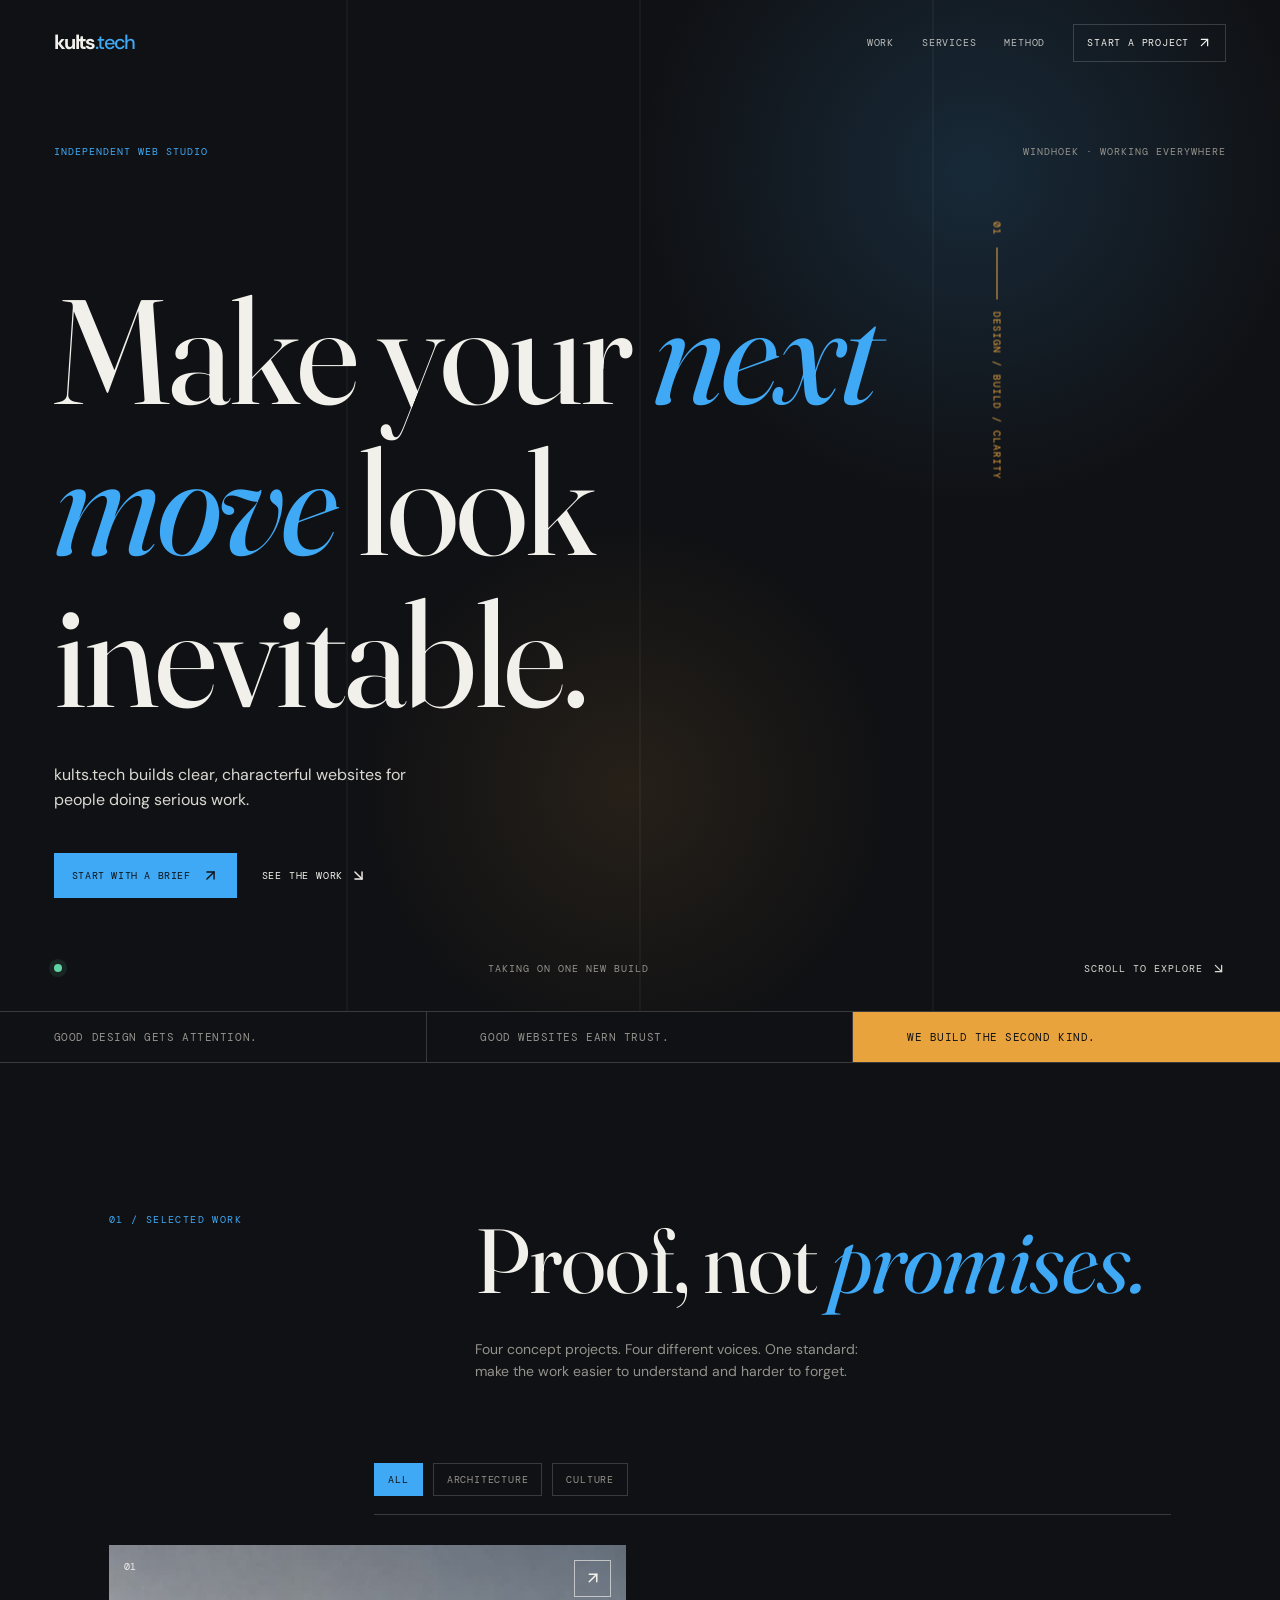
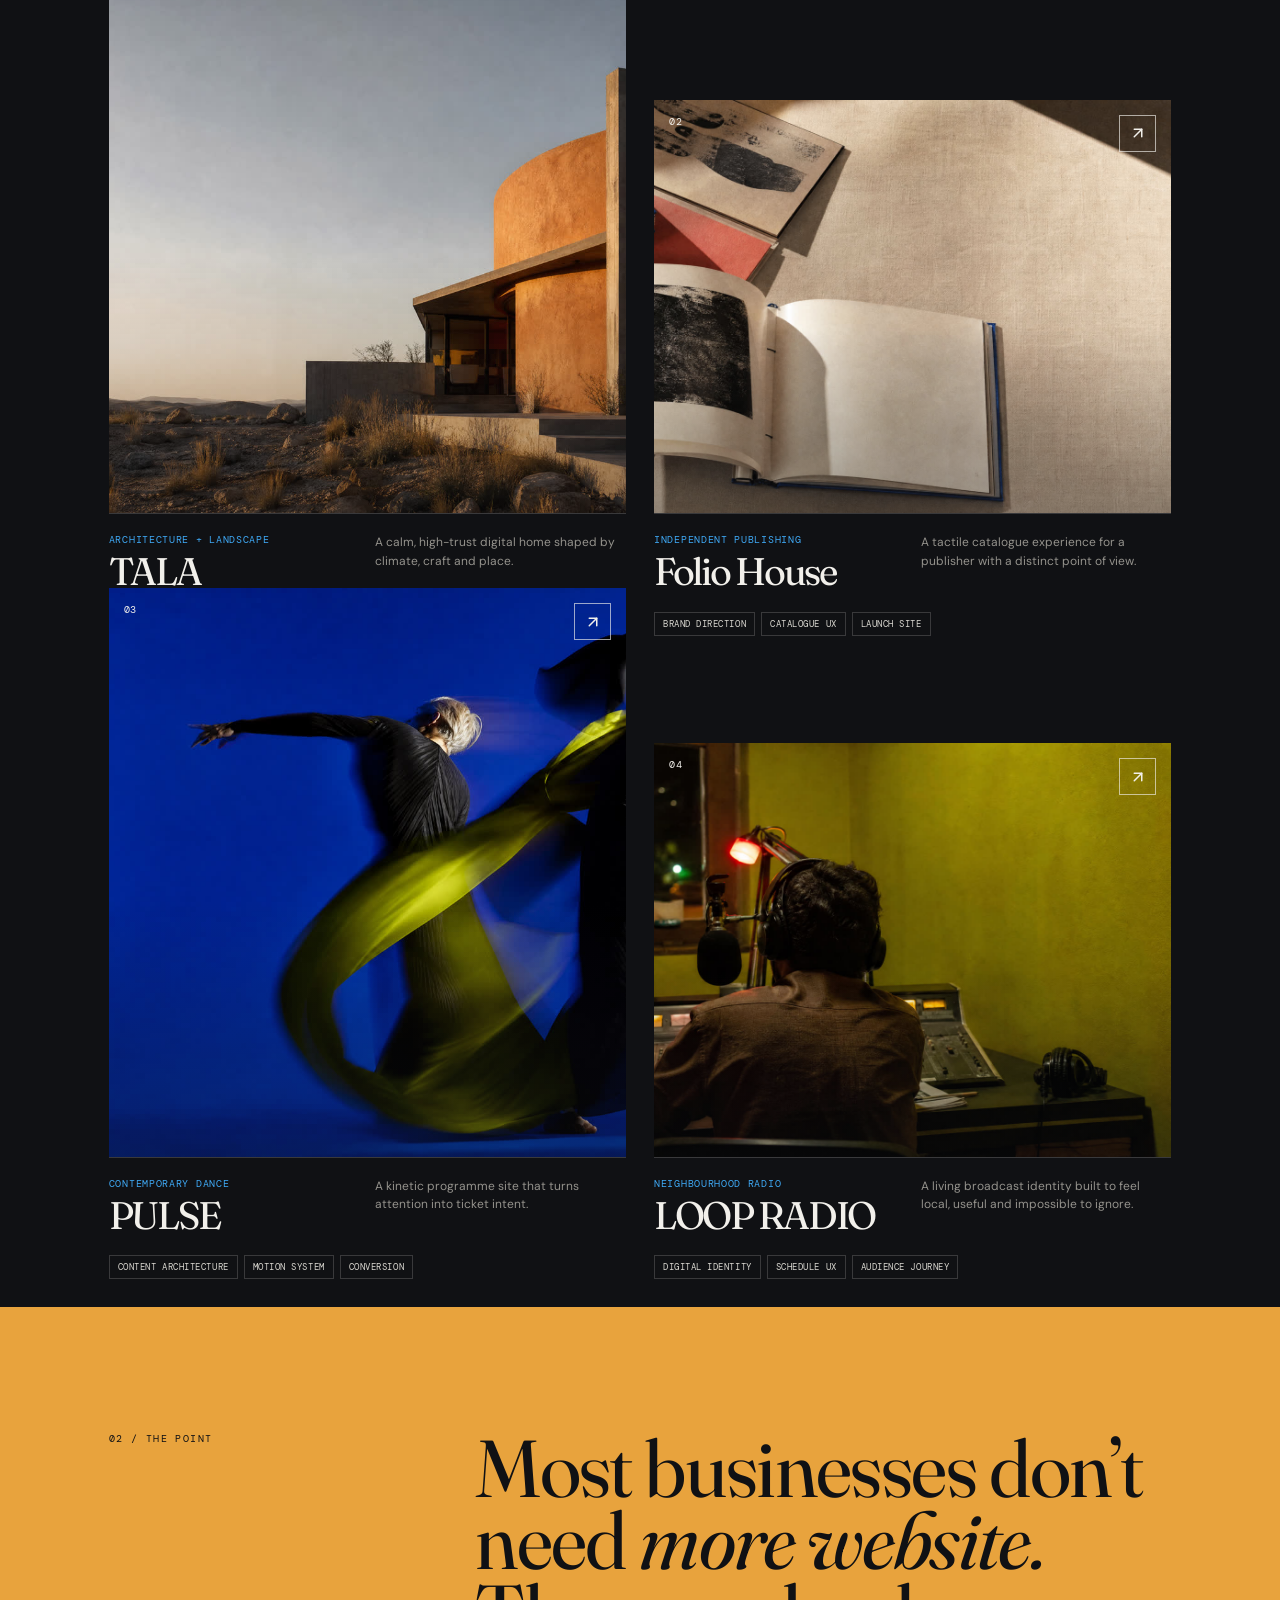
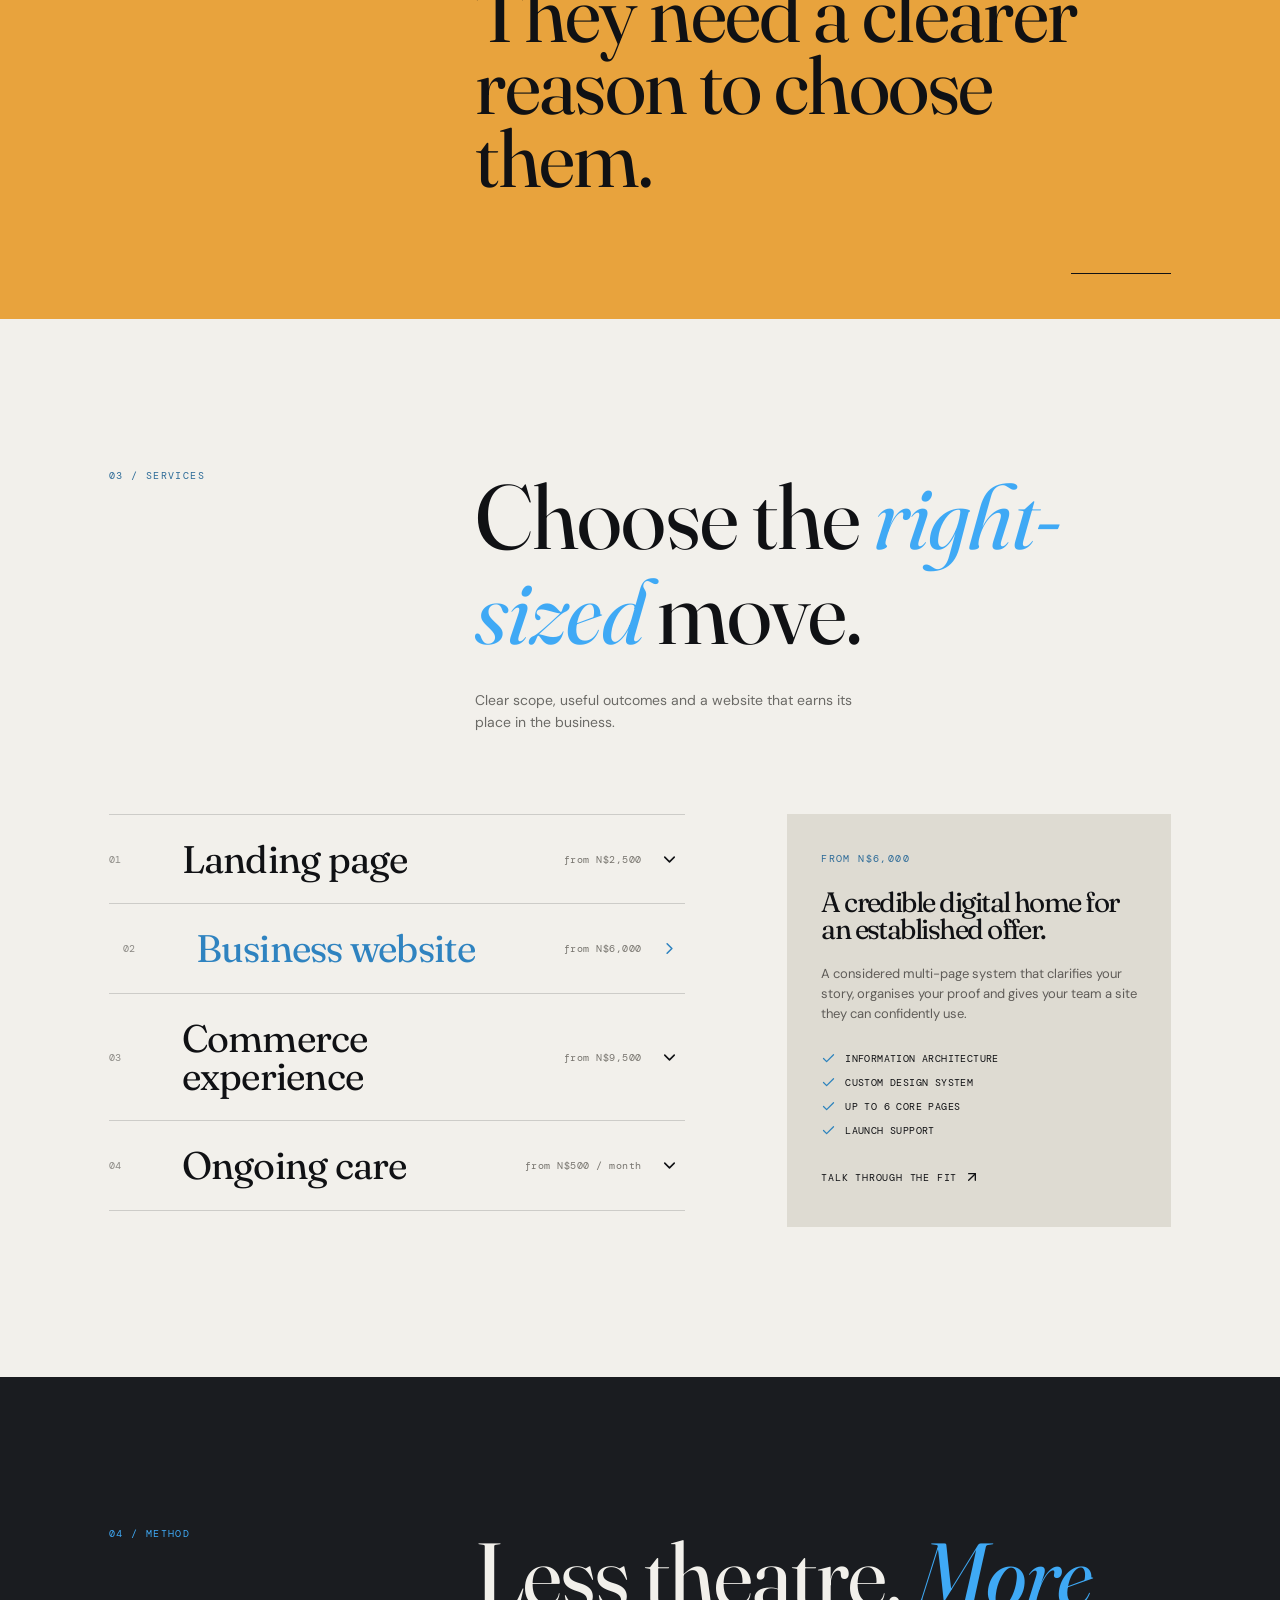
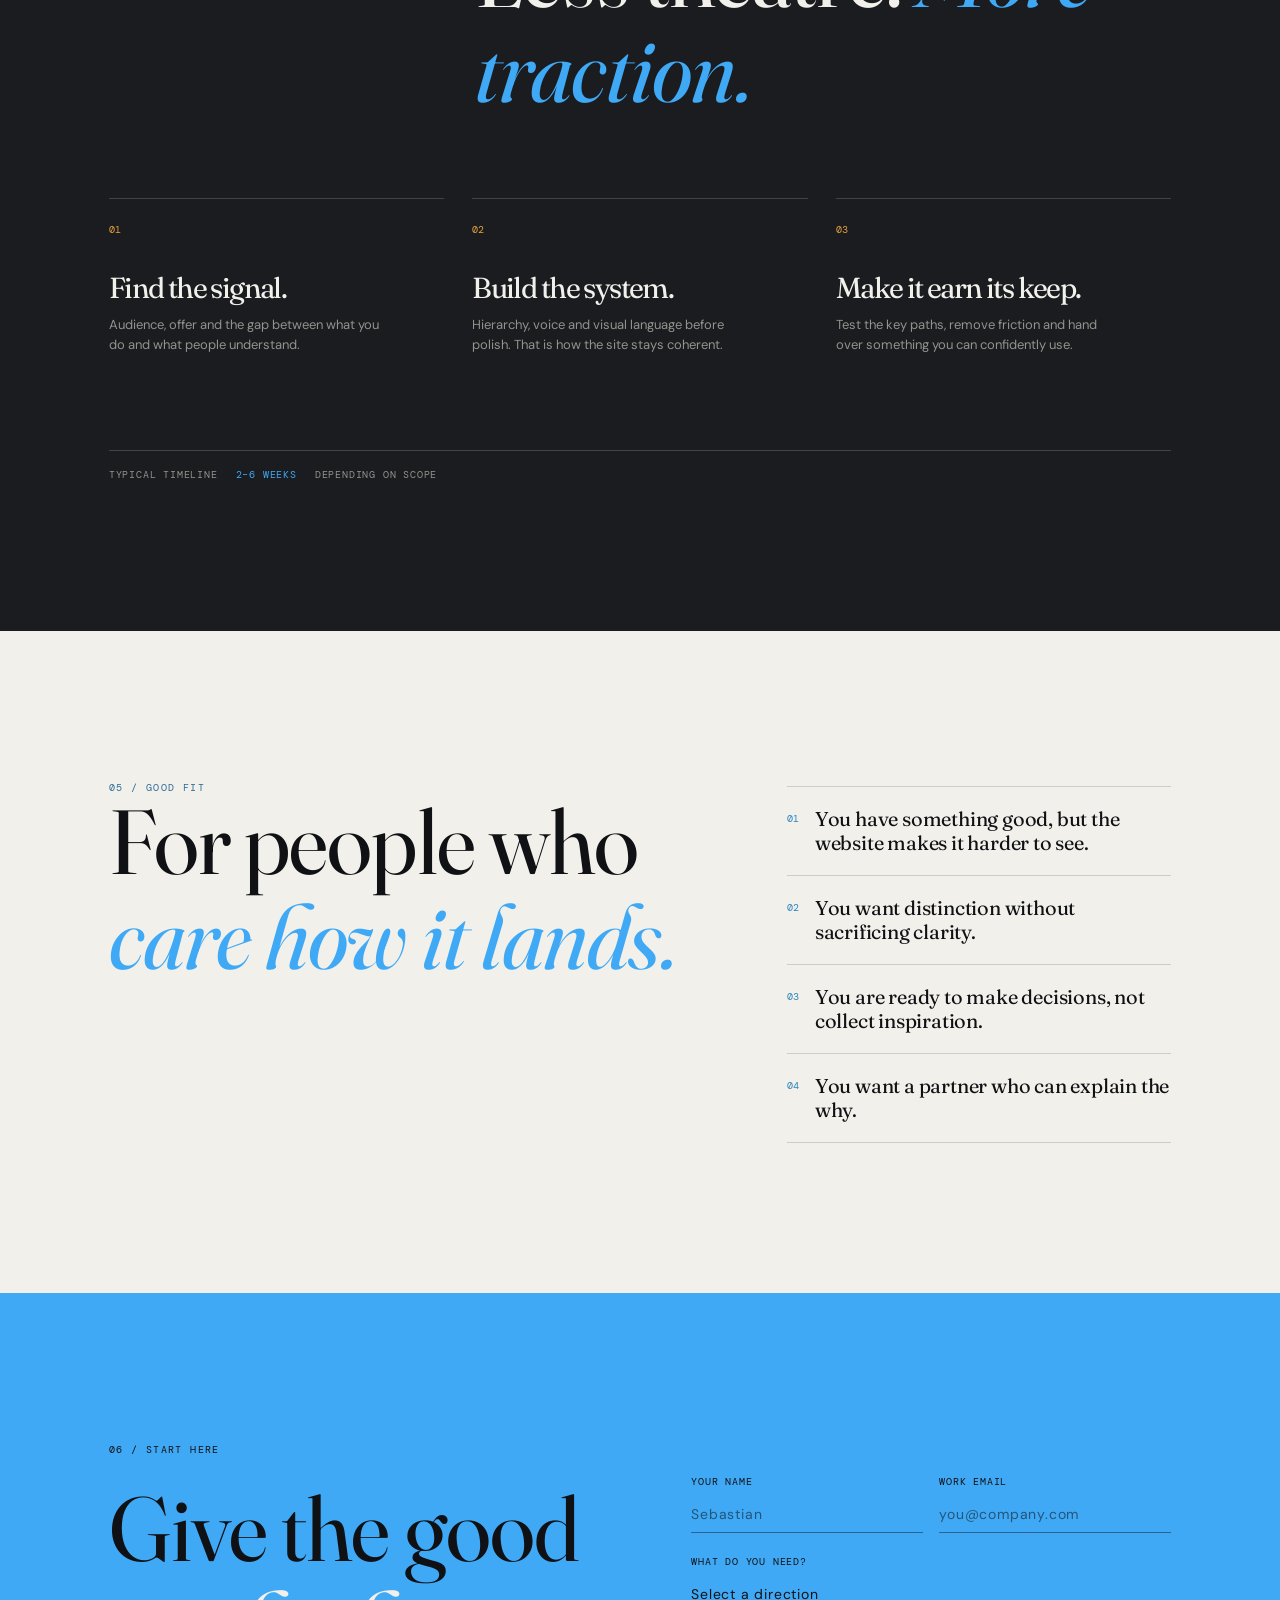
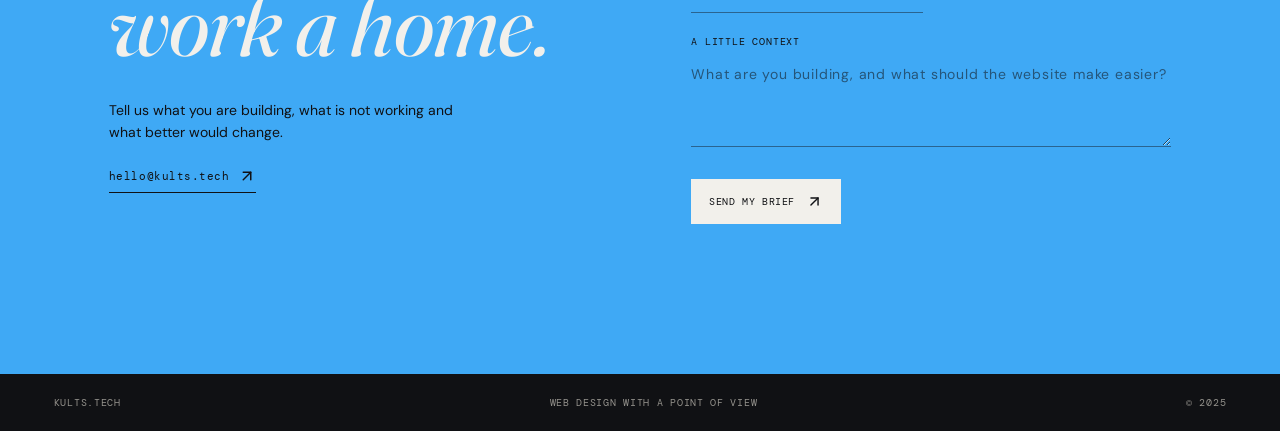
==== commit 9143ff8f: "Connect enquiry form to Formspree" ====
--- a/index.html
+++ b/index.html
@@ -6,8 +6,8 @@
     <meta name="theme-color" content="#101114" />
     <meta name="description" content="kults.tech builds sharp, useful websites for people doing serious work." />
     <title>kults.tech — Web design with a point of view</title>
-    <script type="module" crossorigin src="./assets/index-CF9LKPuH.js"></script>
-    <link rel="stylesheet" crossorigin href="./assets/index-BOWrWnRc.css">
+    <script type="module" crossorigin src="./assets/index-irnV8IF_.js"></script>
+    <link rel="stylesheet" crossorigin href="./assets/index-DC-xZymw.css">
     <script src="/__manus__/debug-collector.js" defer></script>
   </head>
   <body>
--- a/assets/index-DC-xZymw.css
+++ b/assets/index-DC-xZymw.css
@@ -0,0 +1 @@
+@import"https://fonts.googleapis.com/css2?family=DM+Mono:wght@400;500&family=DM+Sans:wght@400;500;700&family=Fraunces:opsz,wght@9..144,400;9..144,500;9..144,600&display=swap";@layer components;/*! tailwindcss v4.1.14 | MIT License | https://tailwindcss.com */@layer properties{@supports (((-webkit-hyphens:none)) and (not (margin-trim:inline))) or ((-moz-orient:inline) and (not (color:rgb(from red r g b)))){*,:before,:after,::backdrop{--tw-translate-x:0;--tw-translate-y:0;--tw-translate-z:0;--tw-rotate-x:initial;--tw-rotate-y:initial;--tw-rotate-z:initial;--tw-skew-x:initial;--tw-skew-y:initial;--tw-border-style:solid;--tw-gradient-position:initial;--tw-gradient-from:#0000;--tw-gradient-via:#0000;--tw-gradient-to:#0000;--tw-gradient-stops:initial;--tw-gradient-via-stops:initial;--tw-gradient-from-position:0%;--tw-gradient-via-position:50%;--tw-gradient-to-position:100%;--tw-leading:initial;--tw-font-weight:initial;--tw-tracking:initial;--tw-ordinal:initial;--tw-slashed-zero:initial;--tw-numeric-figure:initial;--tw-numeric-spacing:initial;--tw-numeric-fraction:initial;--tw-shadow:0 0 #0000;--tw-shadow-color:initial;--tw-shadow-alpha:100%;--tw-inset-shadow:0 0 #0000;--tw-inset-shadow-color:initial;--tw-inset-shadow-alpha:100%;--tw-ring-color:initial;--tw-ring-shadow:0 0 #0000;--tw-inset-ring-color:initial;--tw-inset-ring-shadow:0 0 #0000;--tw-ring-inset:initial;--tw-ring-offset-width:0px;--tw-ring-offset-color:#fff;--tw-ring-offset-shadow:0 0 #0000;--tw-outline-style:solid;--tw-backdrop-blur:initial;--tw-backdrop-brightness:initial;--tw-backdrop-contrast:initial;--tw-backdrop-grayscale:initial;--tw-backdrop-hue-rotate:initial;--tw-backdrop-invert:initial;--tw-backdrop-opacity:initial;--tw-backdrop-saturate:initial;--tw-backdrop-sepia:initial;--tw-duration:initial;--tw-ease:initial;--tw-content:"";--tw-animation-delay:0s;--tw-animation-direction:normal;--tw-animation-duration:initial;--tw-animation-fill-mode:none;--tw-animation-iteration-count:1;--tw-enter-blur:0;--tw-enter-opacity:1;--tw-enter-rotate:0;--tw-enter-scale:1;--tw-enter-translate-x:0;--tw-enter-translate-y:0;--tw-exit-blur:0;--tw-exit-opacity:1;--tw-exit-rotate:0;--tw-exit-scale:1;--tw-exit-translate-x:0;--tw-exit-translate-y:0}}}@layer theme{:root,:host{--font-sans:ui-sans-serif,system-ui,sans-serif,"Apple Color Emoji","Segoe UI Emoji","Segoe UI Symbol","Noto Color Emoji";--font-mono:ui-monospace,SFMono-Regular,Menlo,Monaco,Consolas,"Liberation Mono","Courier New",monospace;--color-red-100:oklch(93.6% .032 17.717);--color-red-500:oklch(63.7% .237 25.331);--color-blue-600:oklch(54.6% .245 262.881);--color-blue-700:oklch(48.8% .243 264.376);--color-slate-50:oklch(98.4% .003 247.858);--color-slate-100:oklch(96.8% .007 247.896);--color-slate-600:oklch(44.6% .043 257.281);--color-slate-700:oklch(37.2% .044 257.287);--color-slate-900:oklch(20.8% .042 265.755);--color-black:#000;--color-white:#fff;--spacing:.25rem;--container-sm:24rem;--container-lg:32rem;--container-2xl:42rem;--text-xs:.75rem;--text-xs--line-height:calc(1/.75);--text-sm:.875rem;--text-sm--line-height:calc(1.25/.875);--text-base:1rem;--text-base--line-height: 1.5 ;--text-lg:1.125rem;--text-lg--line-height:calc(1.75/1.125);--text-xl:1.25rem;--text-xl--line-height:calc(1.75/1.25);--text-4xl:2.25rem;--text-4xl--line-height:calc(2.5/2.25);--font-weight-normal:400;--font-weight-medium:500;--font-weight-semibold:600;--font-weight-bold:700;--tracking-tight:-.025em;--tracking-widest:.1em;--leading-snug:1.375;--leading-normal:1.5;--leading-relaxed:1.625;--radius-xs:.125rem;--radius-sm:.25rem;--radius-md:.375rem;--radius-lg:.5rem;--radius-xl:.75rem;--ease-in-out:cubic-bezier(.4,0,.2,1);--animate-spin:spin 1s linear infinite;--animate-pulse:pulse 2s cubic-bezier(.4,0,.6,1)infinite;--blur-sm:8px;--blur-2xl:40px;--aspect-video:16/9;--default-transition-duration:.15s;--default-transition-timing-function:cubic-bezier(.4,0,.2,1);--default-font-family:var(--font-sans);--default-mono-font-family:var(--font-mono)}}@layer base{*,:after,:before,::backdrop{box-sizing:border-box;border:0 solid;margin:0;padding:0}::file-selector-button{box-sizing:border-box;border:0 solid;margin:0;padding:0}html,:host{-webkit-text-size-adjust:100%;tab-size:4;line-height:1.5;font-family:var(--default-font-family,ui-sans-serif,system-ui,sans-serif,"Apple Color Emoji","Segoe UI Emoji","Segoe UI Symbol","Noto Color Emoji");font-feature-settings:var(--default-font-feature-settings,normal);font-variation-settings:var(--default-font-variation-settings,normal);-webkit-tap-highlight-color:transparent}hr{height:0;color:inherit;border-top-width:1px}abbr:where([title]){-webkit-text-decoration:underline dotted;text-decoration:underline dotted}h1,h2,h3,h4,h5,h6{font-size:inherit;font-weight:inherit}a{color:inherit;-webkit-text-decoration:inherit;text-decoration:inherit}b,strong{font-weight:bolder}code,kbd,samp,pre{font-family:var(--default-mono-font-family,ui-monospace,SFMono-Regular,Menlo,Monaco,Consolas,"Liberation Mono","Courier New",monospace);font-feature-settings:var(--default-mono-font-feature-settings,normal);font-variation-settings:var(--default-mono-font-variation-settings,normal);font-size:1em}small{font-size:80%}sub,sup{vertical-align:baseline;font-size:75%;line-height:0;position:relative}sub{bottom:-.25em}sup{top:-.5em}table{text-indent:0;border-color:inherit;border-collapse:collapse}:-moz-focusring{outline:auto}progress{vertical-align:baseline}summary{display:list-item}ol,ul,menu{list-style:none}img,svg,video,canvas,audio,iframe,embed,object{vertical-align:middle;display:block}img,video{max-width:100%;height:auto}button,input,select,optgroup,textarea{font:inherit;font-feature-settings:inherit;font-variation-settings:inherit;letter-spacing:inherit;color:inherit;opacity:1;background-color:#0000;border-radius:0}::file-selector-button{font:inherit;font-feature-settings:inherit;font-variation-settings:inherit;letter-spacing:inherit;color:inherit;opacity:1;background-color:#0000;border-radius:0}:where(select:is([multiple],[size])) optgroup{font-weight:bolder}:where(select:is([multiple],[size])) optgroup option{padding-inline-start:20px}::file-selector-button{margin-inline-end:4px}::placeholder{opacity:1}@supports (not ((-webkit-appearance:-apple-pay-button))) or (contain-intrinsic-size:1px){::placeholder{color:currentColor}@supports (color:color-mix(in lab,red,red)){::placeholder{color:color-mix(in oklab,currentcolor 50%,transparent)}}}textarea{resize:vertical}::-webkit-search-decoration{-webkit-appearance:none}::-webkit-date-and-time-value{min-height:1lh;text-align:inherit}::-webkit-datetime-edit{display:inline-flex}::-webkit-datetime-edit-fields-wrapper{padding:0}::-webkit-datetime-edit{padding-block:0}::-webkit-datetime-edit-year-field{padding-block:0}::-webkit-datetime-edit-month-field{padding-block:0}::-webkit-datetime-edit-day-field{padding-block:0}::-webkit-datetime-edit-hour-field{padding-block:0}::-webkit-datetime-edit-minute-field{padding-block:0}::-webkit-datetime-edit-second-field{padding-block:0}::-webkit-datetime-edit-millisecond-field{padding-block:0}::-webkit-datetime-edit-meridiem-field{padding-block:0}::-webkit-calendar-picker-indicator{line-height:1}:-moz-ui-invalid{box-shadow:none}button,input:where([type=button],[type=reset],[type=submit]){appearance:button}::file-selector-button{appearance:button}::-webkit-inner-spin-button{height:auto}::-webkit-outer-spin-button{height:auto}[hidden]:where(:not([hidden=until-found])){display:none!important}}@layer utilities{.\@container\/card-header{container:card-header/inline-size}.\@container\/field-group{container:field-group/inline-size}.pointer-events-none{pointer-events:none}.invisible{visibility:hidden}.visible{visibility:visible}.sr-only{clip-path:inset(50%);white-space:nowrap;border-width:0;width:1px;height:1px;margin:-1px;padding:0;position:absolute;overflow:hidden}.absolute{position:absolute}.fixed{position:fixed}.relative{position:relative}.static{position:static}.inset-0{inset:calc(var(--spacing)*0)}.inset-x-0{inset-inline:calc(var(--spacing)*0)}.inset-y-0{inset-block:calc(var(--spacing)*0)}.-top-12{top:calc(var(--spacing)*-12)}.top-0{top:calc(var(--spacing)*0)}.top-1\.5{top:calc(var(--spacing)*1.5)}.top-1\/2{top:50%}.top-3\.5{top:calc(var(--spacing)*3.5)}.top-4{top:calc(var(--spacing)*4)}.top-\[1px\]{top:1px}.top-\[50\%\]{top:50%}.top-\[60\%\]{top:60%}.top-full{top:100%}.-right-12{right:calc(var(--spacing)*-12)}.right-0{right:calc(var(--spacing)*0)}.right-1{right:calc(var(--spacing)*1)}.right-2{right:calc(var(--spacing)*2)}.right-3{right:calc(var(--spacing)*3)}.right-4{right:calc(var(--spacing)*4)}.-bottom-12{bottom:calc(var(--spacing)*-12)}.bottom-0{bottom:calc(var(--spacing)*0)}.-left-12{left:calc(var(--spacing)*-12)}.left-0{left:calc(var(--spacing)*0)}.left-1\/2{left:50%}.left-2{left:calc(var(--spacing)*2)}.left-\[50\%\]{left:50%}.isolate{isolation:isolate}.z-10{z-index:10}.z-20{z-index:20}.z-50{z-index:50}.z-\[1\]{z-index:1}.order-first{order:-9999}.order-last{order:9999}.col-start-2{grid-column-start:2}.row-span-2{grid-row:span 2/span 2}.row-start-1{grid-row-start:1}.container{width:100%}@media (min-width:40rem){.container{max-width:40rem}}@media (min-width:48rem){.container{max-width:48rem}}@media (min-width:64rem){.container{max-width:64rem}}@media (min-width:80rem){.container{max-width:80rem}}@media (min-width:96rem){.container{max-width:96rem}}.\!m-0{margin:calc(var(--spacing)*0)!important}.-mx-1{margin-inline:calc(var(--spacing)*-1)}.mx-2{margin-inline:calc(var(--spacing)*2)}.mx-3\.5{margin-inline:calc(var(--spacing)*3.5)}.mx-4{margin-inline:calc(var(--spacing)*4)}.mx-auto{margin-inline:auto}.-my-2{margin-block:calc(var(--spacing)*-2)}.my-0{margin-block:calc(var(--spacing)*0)}.my-0\.5{margin-block:calc(var(--spacing)*.5)}.my-1{margin-block:calc(var(--spacing)*1)}.-mt-4{margin-top:calc(var(--spacing)*-4)}.mt-1\.5{margin-top:calc(var(--spacing)*1.5)}.mt-2{margin-top:calc(var(--spacing)*2)}.mt-4{margin-top:calc(var(--spacing)*4)}.mt-auto{margin-top:auto}.mr-2{margin-right:calc(var(--spacing)*2)}.mb-2{margin-bottom:calc(var(--spacing)*2)}.mb-3{margin-bottom:calc(var(--spacing)*3)}.mb-4{margin-bottom:calc(var(--spacing)*4)}.mb-6{margin-bottom:calc(var(--spacing)*6)}.mb-8{margin-bottom:calc(var(--spacing)*8)}.-ml-4{margin-left:calc(var(--spacing)*-4)}.ml-1{margin-left:calc(var(--spacing)*1)}.ml-4{margin-left:calc(var(--spacing)*4)}.ml-auto{margin-left:auto}.line-clamp-1{-webkit-line-clamp:1;-webkit-box-orient:vertical;display:-webkit-box;overflow:hidden}.line-clamp-2{-webkit-line-clamp:2;-webkit-box-orient:vertical;display:-webkit-box;overflow:hidden}.block{display:block}.contents{display:contents}.flex{display:flex}.grid{display:grid}.hidden{display:none}.inline-flex{display:inline-flex}.table{display:table}.table-caption{display:table-caption}.table-cell{display:table-cell}.table-row{display:table-row}.field-sizing-content{field-sizing:content}.aspect-square{aspect-ratio:1}.aspect-video{aspect-ratio:var(--aspect-video)}.size-\(--cell-size\){width:var(--cell-size);height:var(--cell-size)}.size-2{width:calc(var(--spacing)*2);height:calc(var(--spacing)*2)}.size-2\.5{width:calc(var(--spacing)*2.5);height:calc(var(--spacing)*2.5)}.size-3{width:calc(var(--spacing)*3);height:calc(var(--spacing)*3)}.size-3\.5{width:calc(var(--spacing)*3.5);height:calc(var(--spacing)*3.5)}.size-4{width:calc(var(--spacing)*4);height:calc(var(--spacing)*4)}.size-6{width:calc(var(--spacing)*6);height:calc(var(--spacing)*6)}.size-7{width:calc(var(--spacing)*7);height:calc(var(--spacing)*7)}.size-8{width:calc(var(--spacing)*8);height:calc(var(--spacing)*8)}.size-9{width:calc(var(--spacing)*9);height:calc(var(--spacing)*9)}.size-10{width:calc(var(--spacing)*10);height:calc(var(--spacing)*10)}.size-auto{width:auto;height:auto}.size-full{width:100%;height:100%}.h-\(--cell-size\){height:var(--cell-size)}.h-1\.5{height:calc(var(--spacing)*1.5)}.h-2{height:calc(var(--spacing)*2)}.h-2\.5{height:calc(var(--spacing)*2.5)}.h-4{height:calc(var(--spacing)*4)}.h-5{height:calc(var(--spacing)*5)}.h-6{height:calc(var(--spacing)*6)}.h-7{height:calc(var(--spacing)*7)}.h-8{height:calc(var(--spacing)*8)}.h-9{height:calc(var(--spacing)*9)}.h-10{height:calc(var(--spacing)*10)}.h-12{height:calc(var(--spacing)*12)}.h-16{height:calc(var(--spacing)*16)}.h-\[1\.15rem\]{height:1.15rem}.h-\[500px\]{height:500px}.h-\[calc\(100\%-1px\)\]{height:calc(100% - 1px)}.h-\[var\(--radix-navigation-menu-viewport-height\)\]{height:var(--radix-navigation-menu-viewport-height)}.h-\[var\(--radix-select-trigger-height\)\]{height:var(--radix-select-trigger-height)}.h-auto{height:auto}.h-full{height:100%}.h-px{height:1px}.h-svh{height:100svh}.max-h-\(--radix-context-menu-content-available-height\){max-height:var(--radix-context-menu-content-available-height)}.max-h-\(--radix-dropdown-menu-content-available-height\){max-height:var(--radix-dropdown-menu-content-available-height)}.max-h-\(--radix-select-content-available-height\){max-height:var(--radix-select-content-available-height)}.max-h-\[300px\]{max-height:300px}.min-h-0{min-height:calc(var(--spacing)*0)}.min-h-4{min-height:calc(var(--spacing)*4)}.min-h-16{min-height:calc(var(--spacing)*16)}.min-h-screen{min-height:100vh}.min-h-svh{min-height:100svh}.w-\(--cell-size\){width:var(--cell-size)}.w-\(--sidebar-width\){width:var(--sidebar-width)}.w-0{width:calc(var(--spacing)*0)}.w-1{width:calc(var(--spacing)*1)}.w-2{width:calc(var(--spacing)*2)}.w-2\.5{width:calc(var(--spacing)*2.5)}.w-3{width:calc(var(--spacing)*3)}.w-3\/4{width:75%}.w-4{width:calc(var(--spacing)*4)}.w-5{width:calc(var(--spacing)*5)}.w-8{width:calc(var(--spacing)*8)}.w-9{width:calc(var(--spacing)*9)}.w-10{width:calc(var(--spacing)*10)}.w-16{width:calc(var(--spacing)*16)}.w-64{width:calc(var(--spacing)*64)}.w-72{width:calc(var(--spacing)*72)}.w-\[100px\]{width:100px}.w-\[400px\]{width:400px}.w-auto{width:auto}.w-fit{width:fit-content}.w-full{width:100%}.w-max{width:max-content}.w-px{width:1px}.max-w-\(--skeleton-width\){max-width:var(--skeleton-width)}.max-w-2xl{max-width:var(--container-2xl)}.max-w-\[calc\(100\%-2rem\)\]{max-width:calc(100% - 2rem)}.max-w-lg{max-width:var(--container-lg)}.max-w-max{max-width:max-content}.max-w-sm{max-width:var(--container-sm)}.min-w-\(--cell-size\){min-width:var(--cell-size)}.min-w-0{min-width:calc(var(--spacing)*0)}.min-w-5{min-width:calc(var(--spacing)*5)}.min-w-8{min-width:calc(var(--spacing)*8)}.min-w-9{min-width:calc(var(--spacing)*9)}.min-w-10{min-width:calc(var(--spacing)*10)}.min-w-\[8rem\]{min-width:8rem}.min-w-\[12rem\]{min-width:12rem}.min-w-\[var\(--radix-select-trigger-width\)\]{min-width:var(--radix-select-trigger-width)}.flex-1{flex:1}.flex-shrink-0,.shrink-0{flex-shrink:0}.grow{flex-grow:1}.grow-0{flex-grow:0}.basis-full{flex-basis:100%}.caption-bottom{caption-side:bottom}.border-collapse{border-collapse:collapse}.origin-\(--radix-context-menu-content-transform-origin\){transform-origin:var(--radix-context-menu-content-transform-origin)}.origin-\(--radix-dropdown-menu-content-transform-origin\){transform-origin:var(--radix-dropdown-menu-content-transform-origin)}.origin-\(--radix-hover-card-content-transform-origin\){transform-origin:var(--radix-hover-card-content-transform-origin)}.origin-\(--radix-menubar-content-transform-origin\){transform-origin:var(--radix-menubar-content-transform-origin)}.origin-\(--radix-popover-content-transform-origin\){transform-origin:var(--radix-popover-content-transform-origin)}.origin-\(--radix-select-content-transform-origin\){transform-origin:var(--radix-select-content-transform-origin)}.origin-\(--radix-tooltip-content-transform-origin\){transform-origin:var(--radix-tooltip-content-transform-origin)}.-translate-x-1\/2{--tw-translate-x: -50% ;translate:var(--tw-translate-x)var(--tw-translate-y)}.-translate-x-px{--tw-translate-x:-1px;translate:var(--tw-translate-x)var(--tw-translate-y)}.translate-x-\[-50\%\]{--tw-translate-x:-50%;translate:var(--tw-translate-x)var(--tw-translate-y)}.translate-x-px{--tw-translate-x:1px;translate:var(--tw-translate-x)var(--tw-translate-y)}.-translate-y-1\/2{--tw-translate-y: -50% ;translate:var(--tw-translate-x)var(--tw-translate-y)}.translate-y-0\.5{--tw-translate-y:calc(var(--spacing)*.5);translate:var(--tw-translate-x)var(--tw-translate-y)}.translate-y-\[-50\%\]{--tw-translate-y:-50%;translate:var(--tw-translate-x)var(--tw-translate-y)}.translate-y-\[calc\(-50\%_-_2px\)\]{--tw-translate-y: calc(-50% - 2px) ;translate:var(--tw-translate-x)var(--tw-translate-y)}.rotate-45{rotate:45deg}.rotate-90{rotate:90deg}.transform{transform:var(--tw-rotate-x,)var(--tw-rotate-y,)var(--tw-rotate-z,)var(--tw-skew-x,)var(--tw-skew-y,)}.animate-caret-blink{animation:1.25s ease-out infinite caret-blink}.animate-in{animation:enter var(--tw-animation-duration,var(--tw-duration,.15s))var(--tw-ease,ease)var(--tw-animation-delay,0s)var(--tw-animation-iteration-count,1)var(--tw-animation-direction,normal)var(--tw-animation-fill-mode,none)}.animate-pulse{animation:var(--animate-pulse)}.animate-spin{animation:var(--animate-spin)}.cursor-default{cursor:default}.cursor-pointer{cursor:pointer}.cursor-text{cursor:text}.touch-none{touch-action:none}.resize-none{resize:none}.scroll-my-1{scroll-margin-block:calc(var(--spacing)*1)}.scroll-py-1{scroll-padding-block:calc(var(--spacing)*1)}.list-disc{list-style-type:disc}.list-none{list-style-type:none}.auto-rows-min{grid-auto-rows:min-content}.grid-cols-\[0_1fr\]{grid-template-columns:0 1fr}.grid-rows-\[auto_auto\]{grid-template-rows:auto auto}.flex-col{flex-direction:column}.flex-col-reverse{flex-direction:column-reverse}.flex-row{flex-direction:row}.flex-wrap{flex-wrap:wrap}.items-center{align-items:center}.items-end{align-items:flex-end}.items-start{align-items:flex-start}.items-stretch{align-items:stretch}.justify-between{justify-content:space-between}.justify-center{justify-content:center}.justify-start{justify-content:flex-start}.justify-items-start{justify-items:start}.gap-0{gap:calc(var(--spacing)*0)}.gap-0\.5{gap:calc(var(--spacing)*.5)}.gap-1{gap:calc(var(--spacing)*1)}.gap-1\.5{gap:calc(var(--spacing)*1.5)}.gap-2{gap:calc(var(--spacing)*2)}.gap-2\.5{gap:calc(var(--spacing)*2.5)}.gap-3{gap:calc(var(--spacing)*3)}.gap-4{gap:calc(var(--spacing)*4)}.gap-6{gap:calc(var(--spacing)*6)}.gap-7{gap:calc(var(--spacing)*7)}.gap-y-0\.5{row-gap:calc(var(--spacing)*.5)}.self-start{align-self:flex-start}.self-stretch{align-self:stretch}.justify-self-end{justify-self:flex-end}.truncate{text-overflow:ellipsis;white-space:nowrap;overflow:hidden}.overflow-auto{overflow:auto}.overflow-hidden{overflow:hidden}.overflow-x-auto{overflow-x:auto}.overflow-x-hidden{overflow-x:hidden}.overflow-y-auto{overflow-y:auto}.rounded{border-radius:.25rem}.rounded-\[2px\]{border-radius:2px}.rounded-\[4px\]{border-radius:4px}.rounded-\[10px\]{border-radius:10px}.rounded-\[20px\]{border-radius:20px}.rounded-\[calc\(var\(--radius\)-5px\)\]{border-radius:calc(var(--radius) - 5px)}.rounded-\[inherit\]{border-radius:inherit}.rounded-full{border-radius:3.40282e38px}.rounded-lg{border-radius:var(--radius-lg)}.rounded-md{border-radius:var(--radius-md)}.rounded-none{border-radius:0}.rounded-sm{border-radius:var(--radius-sm)}.rounded-xl{border-radius:var(--radius-xl)}.rounded-xs{border-radius:var(--radius-xs)}.rounded-l-md{border-top-left-radius:var(--radius-md);border-bottom-left-radius:var(--radius-md)}.rounded-tl-sm{border-top-left-radius:var(--radius-sm)}.rounded-r-md{border-top-right-radius:var(--radius-md);border-bottom-right-radius:var(--radius-md)}.border{border-style:var(--tw-border-style);border-width:1px}.border-0{border-style:var(--tw-border-style);border-width:0}.border-\[1\.5px\]{border-style:var(--tw-border-style);border-width:1.5px}.border-y{border-block-style:var(--tw-border-style);border-block-width:1px}.border-t{border-top-style:var(--tw-border-style);border-top-width:1px}.border-r{border-right-style:var(--tw-border-style);border-right-width:1px}.border-b{border-bottom-style:var(--tw-border-style);border-bottom-width:1px}.border-l{border-left-style:var(--tw-border-style);border-left-width:1px}.border-dashed{--tw-border-style:dashed;border-style:dashed}.border-\(--color-border\){border-color:var(--color-border)}.border-\[rgba\(0\,0\,0\,0\.08\)\]{border-color:#00000014}.border-transparent{border-color:#0000}.border-t-transparent{border-top-color:#0000}.border-l-transparent{border-left-color:#0000}.bg-\(--color-bg\){background-color:var(--color-bg)}.bg-\[\#1a1a19\]{background-color:#1a1a19}.bg-\[\#f8f8f7\]{background-color:#f8f8f7}.bg-black\/50{background-color:#00000080}@supports (color:color-mix(in lab,red,red)){.bg-black\/50{background-color:color-mix(in oklab,var(--color-black)50%,transparent)}}.bg-blue-600{background-color:var(--color-blue-600)}.bg-red-100{background-color:var(--color-red-100)}.bg-transparent{background-color:#0000}.bg-white{background-color:var(--color-white)}.bg-white\/80{background-color:#fffc}@supports (color:color-mix(in lab,red,red)){.bg-white\/80{background-color:color-mix(in oklab,var(--color-white)80%,transparent)}}.bg-gradient-to-br{--tw-gradient-position:to bottom right in oklab;background-image:linear-gradient(var(--tw-gradient-stops))}.from-slate-50{--tw-gradient-from:var(--color-slate-50);--tw-gradient-stops:var(--tw-gradient-via-stops,var(--tw-gradient-position),var(--tw-gradient-from)var(--tw-gradient-from-position),var(--tw-gradient-to)var(--tw-gradient-to-position))}.to-slate-100{--tw-gradient-to:var(--color-slate-100);--tw-gradient-stops:var(--tw-gradient-via-stops,var(--tw-gradient-position),var(--tw-gradient-from)var(--tw-gradient-from-position),var(--tw-gradient-to)var(--tw-gradient-to-position))}.fill-current{fill:currentColor}.p-0{padding:calc(var(--spacing)*0)}.p-1{padding:calc(var(--spacing)*1)}.p-2{padding:calc(var(--spacing)*2)}.p-3{padding:calc(var(--spacing)*3)}.p-4{padding:calc(var(--spacing)*4)}.p-5{padding:calc(var(--spacing)*5)}.p-6{padding:calc(var(--spacing)*6)}.p-8{padding:calc(var(--spacing)*8)}.p-\[3px\]{padding:3px}.p-px{padding:1px}.px-\(--cell-size\){padding-inline:var(--cell-size)}.px-1{padding-inline:calc(var(--spacing)*1)}.px-1\.5{padding-inline:calc(var(--spacing)*1.5)}.px-2{padding-inline:calc(var(--spacing)*2)}.px-2\.5{padding-inline:calc(var(--spacing)*2.5)}.px-3{padding-inline:calc(var(--spacing)*3)}.px-4{padding-inline:calc(var(--spacing)*4)}.px-5{padding-inline:calc(var(--spacing)*5)}.px-6{padding-inline:calc(var(--spacing)*6)}.py-0\.5{padding-block:calc(var(--spacing)*.5)}.py-1{padding-block:calc(var(--spacing)*1)}.py-1\.5{padding-block:calc(var(--spacing)*1.5)}.py-2{padding-block:calc(var(--spacing)*2)}.py-2\.5{padding-block:calc(var(--spacing)*2.5)}.py-3{padding-block:calc(var(--spacing)*3)}.py-4{padding-block:calc(var(--spacing)*4)}.py-5{padding-block:calc(var(--spacing)*5)}.py-6{padding-block:calc(var(--spacing)*6)}.pt-0{padding-top:calc(var(--spacing)*0)}.pt-3{padding-top:calc(var(--spacing)*3)}.pt-4{padding-top:calc(var(--spacing)*4)}.pt-8{padding-top:calc(var(--spacing)*8)}.pt-12{padding-top:calc(var(--spacing)*12)}.pr-1{padding-right:calc(var(--spacing)*1)}.pr-2{padding-right:calc(var(--spacing)*2)}.pr-2\.5{padding-right:calc(var(--spacing)*2.5)}.pr-3{padding-right:calc(var(--spacing)*3)}.pr-8{padding-right:calc(var(--spacing)*8)}.pb-3{padding-bottom:calc(var(--spacing)*3)}.pb-4{padding-bottom:calc(var(--spacing)*4)}.pb-8{padding-bottom:calc(var(--spacing)*8)}.pl-2{padding-left:calc(var(--spacing)*2)}.pl-3{padding-left:calc(var(--spacing)*3)}.pl-4{padding-left:calc(var(--spacing)*4)}.pl-8{padding-left:calc(var(--spacing)*8)}.text-center{text-align:center}.text-left{text-align:left}.align-middle{vertical-align:middle}.font-mono{font-family:var(--font-mono)}.font-sans{font-family:var(--font-sans)}.text-4xl{font-size:var(--text-4xl);line-height:var(--tw-leading,var(--text-4xl--line-height))}.text-base{font-size:var(--text-base);line-height:var(--tw-leading,var(--text-base--line-height))}.text-lg{font-size:var(--text-lg);line-height:var(--tw-leading,var(--text-lg--line-height))}.text-sm{font-size:var(--text-sm);line-height:var(--tw-leading,var(--text-sm--line-height))}.text-sm\/relaxed{font-size:var(--text-sm);line-height:var(--leading-relaxed)}.text-xl{font-size:var(--text-xl);line-height:var(--tw-leading,var(--text-xl--line-height))}.text-xs{font-size:var(--text-xs);line-height:var(--tw-leading,var(--text-xs--line-height))}.text-\[0\.8rem\]{font-size:.8rem}.leading-5{--tw-leading:calc(var(--spacing)*5);line-height:calc(var(--spacing)*5)}.leading-\[26px\]{--tw-leading:26px;line-height:26px}.leading-none{--tw-leading:1;line-height:1}.leading-normal{--tw-leading:var(--leading-normal);line-height:var(--leading-normal)}.leading-relaxed{--tw-leading:var(--leading-relaxed);line-height:var(--leading-relaxed)}.leading-snug{--tw-leading:var(--leading-snug);line-height:var(--leading-snug)}.font-bold{--tw-font-weight:var(--font-weight-bold);font-weight:var(--font-weight-bold)}.font-medium{--tw-font-weight:var(--font-weight-medium);font-weight:var(--font-weight-medium)}.font-normal{--tw-font-weight:var(--font-weight-normal);font-weight:var(--font-weight-normal)}.font-semibold{--tw-font-weight:var(--font-weight-semibold);font-weight:var(--font-weight-semibold)}.tracking-\[-0\.44px\]{--tw-tracking:-.44px;letter-spacing:-.44px}.tracking-\[-0\.154px\]{--tw-tracking:-.154px;letter-spacing:-.154px}.tracking-tight{--tw-tracking:var(--tracking-tight);letter-spacing:var(--tracking-tight)}.tracking-widest{--tw-tracking:var(--tracking-widest);letter-spacing:var(--tracking-widest)}.text-balance{text-wrap:balance}.break-words{overflow-wrap:break-word}.whitespace-break-spaces{white-space:break-spaces}.whitespace-nowrap{white-space:nowrap}.text-\[\#34322d\]{color:#34322d}.text-\[\#858481\]{color:#858481}.text-current{color:currentColor}.text-red-500{color:var(--color-red-500)}.text-slate-600{color:var(--color-slate-600)}.text-slate-700{color:var(--color-slate-700)}.text-slate-900{color:var(--color-slate-900)}.text-white{color:var(--color-white)}.tabular-nums{--tw-numeric-spacing:tabular-nums;font-variant-numeric:var(--tw-ordinal,)var(--tw-slashed-zero,)var(--tw-numeric-figure,)var(--tw-numeric-spacing,)var(--tw-numeric-fraction,)}.underline-offset-4{text-underline-offset:4px}.opacity-0{opacity:0}.opacity-50{opacity:.5}.opacity-70{opacity:.7}.shadow{--tw-shadow:0 1px 3px 0 var(--tw-shadow-color,#0000001a),0 1px 2px -1px var(--tw-shadow-color,#0000001a);box-shadow:var(--tw-inset-shadow),var(--tw-inset-ring-shadow),var(--tw-ring-offset-shadow),var(--tw-ring-shadow),var(--tw-shadow)}.shadow-\[0_0_0_1px_hsl\(var\(--sidebar-border\)\)\]{--tw-shadow:0 0 0 1px var(--tw-shadow-color,hsl(var(--sidebar-border)));box-shadow:var(--tw-inset-shadow),var(--tw-inset-ring-shadow),var(--tw-ring-offset-shadow),var(--tw-ring-shadow),var(--tw-shadow)}.shadow-\[0px_4px_11px_0px_rgba\(0\,0\,0\,0\.08\)\]{--tw-shadow:0px 4px 11px 0px var(--tw-shadow-color,#00000014);box-shadow:var(--tw-inset-shadow),var(--tw-inset-ring-shadow),var(--tw-ring-offset-shadow),var(--tw-ring-shadow),var(--tw-shadow)}.shadow-lg{--tw-shadow:0 10px 15px -3px var(--tw-shadow-color,#0000001a),0 4px 6px -4px var(--tw-shadow-color,#0000001a);box-shadow:var(--tw-inset-shadow),var(--tw-inset-ring-shadow),var(--tw-ring-offset-shadow),var(--tw-ring-shadow),var(--tw-shadow)}.shadow-md{--tw-shadow:0 4px 6px -1px var(--tw-shadow-color,#0000001a),0 2px 4px -2px var(--tw-shadow-color,#0000001a);box-shadow:var(--tw-inset-shadow),var(--tw-inset-ring-shadow),var(--tw-ring-offset-shadow),var(--tw-ring-shadow),var(--tw-shadow)}.shadow-none{--tw-shadow:0 0 #0000;box-shadow:var(--tw-inset-shadow),var(--tw-inset-ring-shadow),var(--tw-ring-offset-shadow),var(--tw-ring-shadow),var(--tw-shadow)}.shadow-sm{--tw-shadow:0 1px 3px 0 var(--tw-shadow-color,#0000001a),0 1px 2px -1px var(--tw-shadow-color,#0000001a);box-shadow:var(--tw-inset-shadow),var(--tw-inset-ring-shadow),var(--tw-ring-offset-shadow),var(--tw-ring-shadow),var(--tw-shadow)}.shadow-xl{--tw-shadow:0 20px 25px -5px var(--tw-shadow-color,#0000001a),0 8px 10px -6px var(--tw-shadow-color,#0000001a);box-shadow:var(--tw-inset-shadow),var(--tw-inset-ring-shadow),var(--tw-ring-offset-shadow),var(--tw-ring-shadow),var(--tw-shadow)}.shadow-xs{--tw-shadow:0 1px 2px 0 var(--tw-shadow-color,#0000000d);box-shadow:var(--tw-inset-shadow),var(--tw-inset-ring-shadow),var(--tw-ring-offset-shadow),var(--tw-ring-shadow),var(--tw-shadow)}.ring-0{--tw-ring-shadow:var(--tw-ring-inset,)0 0 0 calc(0px + var(--tw-ring-offset-width))var(--tw-ring-color,currentcolor);box-shadow:var(--tw-inset-shadow),var(--tw-inset-ring-shadow),var(--tw-ring-offset-shadow),var(--tw-ring-shadow),var(--tw-shadow)}.outline-hidden{--tw-outline-style:none;outline-style:none}@media (forced-colors:active){.outline-hidden{outline-offset:2px;outline:2px solid #0000}}.outline{outline-style:var(--tw-outline-style);outline-width:1px}.backdrop-blur-2xl{--tw-backdrop-blur:blur(var(--blur-2xl));-webkit-backdrop-filter:var(--tw-backdrop-blur,)var(--tw-backdrop-brightness,)var(--tw-backdrop-contrast,)var(--tw-backdrop-grayscale,)var(--tw-backdrop-hue-rotate,)var(--tw-backdrop-invert,)var(--tw-backdrop-opacity,)var(--tw-backdrop-saturate,)var(--tw-backdrop-sepia,);backdrop-filter:var(--tw-backdrop-blur,)var(--tw-backdrop-brightness,)var(--tw-backdrop-contrast,)var(--tw-backdrop-grayscale,)var(--tw-backdrop-hue-rotate,)var(--tw-backdrop-invert,)var(--tw-backdrop-opacity,)var(--tw-backdrop-saturate,)var(--tw-backdrop-sepia,)}.backdrop-blur-sm{--tw-backdrop-blur:blur(var(--blur-sm));-webkit-backdrop-filter:var(--tw-backdrop-blur,)var(--tw-backdrop-brightness,)var(--tw-backdrop-contrast,)var(--tw-backdrop-grayscale,)var(--tw-backdrop-hue-rotate,)var(--tw-backdrop-invert,)var(--tw-backdrop-opacity,)var(--tw-backdrop-saturate,)var(--tw-backdrop-sepia,);backdrop-filter:var(--tw-backdrop-blur,)var(--tw-backdrop-brightness,)var(--tw-backdrop-contrast,)var(--tw-backdrop-grayscale,)var(--tw-backdrop-hue-rotate,)var(--tw-backdrop-invert,)var(--tw-backdrop-opacity,)var(--tw-backdrop-saturate,)var(--tw-backdrop-sepia,)}.transition{transition-property:color,background-color,border-color,outline-color,text-decoration-color,fill,stroke,--tw-gradient-from,--tw-gradient-via,--tw-gradient-to,opacity,box-shadow,transform,translate,scale,rotate,filter,-webkit-backdrop-filter,backdrop-filter,display,content-visibility,overlay,pointer-events;transition-timing-function:var(--tw-ease,var(--default-transition-timing-function));transition-duration:var(--tw-duration,var(--default-transition-duration))}.transition-\[color\,box-shadow\]{transition-property:color,box-shadow;transition-timing-function:var(--tw-ease,var(--default-transition-timing-function));transition-duration:var(--tw-duration,var(--default-transition-duration))}.transition-\[left\,right\,width\]{transition-property:left,right,width;transition-timing-function:var(--tw-ease,var(--default-transition-timing-function));transition-duration:var(--tw-duration,var(--default-transition-duration))}.transition-\[margin\,opacity\]{transition-property:margin,opacity;transition-timing-function:var(--tw-ease,var(--default-transition-timing-function));transition-duration:var(--tw-duration,var(--default-transition-duration))}.transition-\[width\,height\,padding\]{transition-property:width,height,padding;transition-timing-function:var(--tw-ease,var(--default-transition-timing-function));transition-duration:var(--tw-duration,var(--default-transition-duration))}.transition-\[width\]{transition-property:width;transition-timing-function:var(--tw-ease,var(--default-transition-timing-function));transition-duration:var(--tw-duration,var(--default-transition-duration))}.transition-all{transition-property:all;transition-timing-function:var(--tw-ease,var(--default-transition-timing-function));transition-duration:var(--tw-duration,var(--default-transition-duration))}.transition-colors{transition-property:color,background-color,border-color,outline-color,text-decoration-color,fill,stroke,--tw-gradient-from,--tw-gradient-via,--tw-gradient-to;transition-timing-function:var(--tw-ease,var(--default-transition-timing-function));transition-duration:var(--tw-duration,var(--default-transition-duration))}.transition-opacity{transition-property:opacity;transition-timing-function:var(--tw-ease,var(--default-transition-timing-function));transition-duration:var(--tw-duration,var(--default-transition-duration))}.transition-shadow{transition-property:box-shadow;transition-timing-function:var(--tw-ease,var(--default-transition-timing-function));transition-duration:var(--tw-duration,var(--default-transition-duration))}.transition-transform{transition-property:transform,translate,scale,rotate;transition-timing-function:var(--tw-ease,var(--default-transition-timing-function));transition-duration:var(--tw-duration,var(--default-transition-duration))}.transition-none{transition-property:none}.delay-1{transition-delay:1ms}.duration-100{--tw-duration:.1s;transition-duration:.1s}.duration-200{--tw-duration:.2s;transition-duration:.2s}.duration-300{--tw-duration:.3s;transition-duration:.3s}.duration-1000{--tw-duration:1s;transition-duration:1s}.ease-in-out{--tw-ease:var(--ease-in-out);transition-timing-function:var(--ease-in-out)}.ease-linear{--tw-ease:linear;transition-timing-function:linear}.delay-1{--tw-animation-delay: 1ms ;animation-delay:1ms}.fade-in-0{--tw-enter-opacity:0}.outline-none{--tw-outline-style:none;outline-style:none}.select-none{-webkit-user-select:none;user-select:none}.zoom-in-95{--tw-enter-scale:.95}.\[--cell-size\:--spacing\(8\)\]{--cell-size:calc(var(--spacing)*8)}.group-focus-within\/menu-item\:opacity-100:is(:where(.group\/menu-item):focus-within *){opacity:1}@media (hover:hover){.group-hover\/menu-item\:opacity-100:is(:where(.group\/menu-item):hover *){opacity:1}}.group-has-data-\[sidebar\=menu-action\]\/menu-item\:pr-8:is(:where(.group\/menu-item):has([data-sidebar=menu-action]) *){padding-right:calc(var(--spacing)*8)}.group-has-\[\[data-orientation\=horizontal\]\]\/field\:text-balance:is(:where(.group\/field):has([data-orientation=horizontal]) *){text-wrap:balance}.group-has-\[\[data-slot\=item-description\]\]\/item\:translate-y-0\.5:is(:where(.group\/item):has([data-slot=item-description]) *){--tw-translate-y:calc(var(--spacing)*.5);translate:var(--tw-translate-x)var(--tw-translate-y)}.group-has-\[\[data-slot\=item-description\]\]\/item\:self-start:is(:where(.group\/item):has([data-slot=item-description]) *){align-self:flex-start}.group-has-\[\>input\]\/input-group\:pt-2\.5:is(:where(.group\/input-group):has(>input) *){padding-top:calc(var(--spacing)*2.5)}.group-has-\[\>input\]\/input-group\:pb-2\.5:is(:where(.group\/input-group):has(>input) *){padding-bottom:calc(var(--spacing)*2.5)}.group-data-\[collapsible\=icon\]\:-mt-8:is(:where(.group)[data-collapsible=icon] *){margin-top:calc(var(--spacing)*-8)}.group-data-\[collapsible\=icon\]\:hidden:is(:where(.group)[data-collapsible=icon] *){display:none}.group-data-\[collapsible\=icon\]\:size-8\!:is(:where(.group)[data-collapsible=icon] *){width:calc(var(--spacing)*8)!important;height:calc(var(--spacing)*8)!important}.group-data-\[collapsible\=icon\]\:w-\(--sidebar-width-icon\):is(:where(.group)[data-collapsible=icon] *){width:var(--sidebar-width-icon)}.group-data-\[collapsible\=icon\]\:w-\[calc\(var\(--sidebar-width-icon\)\+\(--spacing\(4\)\)\)\]:is(:where(.group)[data-collapsible=icon] *){width:calc(var(--sidebar-width-icon) + (calc(var(--spacing)*4)))}.group-data-\[collapsible\=icon\]\:w-\[calc\(var\(--sidebar-width-icon\)\+\(--spacing\(4\)\)\+2px\)\]:is(:where(.group)[data-collapsible=icon] *){width:calc(var(--sidebar-width-icon) + (calc(var(--spacing)*4)) + 2px)}.group-data-\[collapsible\=icon\]\:overflow-hidden:is(:where(.group)[data-collapsible=icon] *){overflow:hidden}.group-data-\[collapsible\=icon\]\:p-0\!:is(:where(.group)[data-collapsible=icon] *){padding:calc(var(--spacing)*0)!important}.group-data-\[collapsible\=icon\]\:p-2\!:is(:where(.group)[data-collapsible=icon] *){padding:calc(var(--spacing)*2)!important}.group-data-\[collapsible\=icon\]\:opacity-0:is(:where(.group)[data-collapsible=icon] *){opacity:0}.group-data-\[collapsible\=offcanvas\]\:right-\[calc\(var\(--sidebar-width\)\*-1\)\]:is(:where(.group)[data-collapsible=offcanvas] *){right:calc(var(--sidebar-width)*-1)}.group-data-\[collapsible\=offcanvas\]\:left-\[calc\(var\(--sidebar-width\)\*-1\)\]:is(:where(.group)[data-collapsible=offcanvas] *){left:calc(var(--sidebar-width)*-1)}.group-data-\[collapsible\=offcanvas\]\:w-0:is(:where(.group)[data-collapsible=offcanvas] *){width:calc(var(--spacing)*0)}.group-data-\[collapsible\=offcanvas\]\:translate-x-0:is(:where(.group)[data-collapsible=offcanvas] *){--tw-translate-x:calc(var(--spacing)*0);translate:var(--tw-translate-x)var(--tw-translate-y)}.group-data-\[disabled\=true\]\:pointer-events-none:is(:where(.group)[data-disabled=true] *){pointer-events:none}.group-data-\[disabled\=true\]\:opacity-50:is(:where(.group)[data-disabled=true] *),.group-data-\[disabled\=true\]\/field\:opacity-50:is(:where(.group\/field)[data-disabled=true] *),.group-data-\[disabled\=true\]\/input-group\:opacity-50:is(:where(.group\/input-group)[data-disabled=true] *){opacity:.5}.group-data-\[focused\=true\]\/day\:relative:is(:where(.group\/day)[data-focused=true] *){position:relative}.group-data-\[focused\=true\]\/day\:z-10:is(:where(.group\/day)[data-focused=true] *){z-index:10}.group-data-\[focused\=true\]\/day\:ring-\[3px\]:is(:where(.group\/day)[data-focused=true] *){--tw-ring-shadow:var(--tw-ring-inset,)0 0 0 calc(3px + var(--tw-ring-offset-width))var(--tw-ring-color,currentcolor);box-shadow:var(--tw-inset-shadow),var(--tw-inset-ring-shadow),var(--tw-ring-offset-shadow),var(--tw-ring-shadow),var(--tw-shadow)}.group-data-\[side\=left\]\:-right-4:is(:where(.group)[data-side=left] *){right:calc(var(--spacing)*-4)}.group-data-\[side\=left\]\:border-r:is(:where(.group)[data-side=left] *){border-right-style:var(--tw-border-style);border-right-width:1px}.group-data-\[side\=right\]\:left-0:is(:where(.group)[data-side=right] *){left:calc(var(--spacing)*0)}.group-data-\[side\=right\]\:rotate-180:is(:where(.group)[data-side=right] *){rotate:180deg}.group-data-\[side\=right\]\:border-l:is(:where(.group)[data-side=right] *){border-left-style:var(--tw-border-style);border-left-width:1px}.group-data-\[state\=open\]\:rotate-180:is(:where(.group)[data-state=open] *){rotate:180deg}.group-data-\[variant\=floating\]\:rounded-lg:is(:where(.group)[data-variant=floating] *){border-radius:var(--radius-lg)}.group-data-\[variant\=floating\]\:border:is(:where(.group)[data-variant=floating] *){border-style:var(--tw-border-style);border-width:1px}.group-data-\[variant\=floating\]\:shadow-sm:is(:where(.group)[data-variant=floating] *){--tw-shadow:0 1px 3px 0 var(--tw-shadow-color,#0000001a),0 1px 2px -1px var(--tw-shadow-color,#0000001a);box-shadow:var(--tw-inset-shadow),var(--tw-inset-ring-shadow),var(--tw-ring-offset-shadow),var(--tw-ring-shadow),var(--tw-shadow)}.group-data-\[variant\=outline\]\/field-group\:-mb-2:is(:where(.group\/field-group)[data-variant=outline] *){margin-bottom:calc(var(--spacing)*-2)}.group-data-\[vaul-drawer-direction\=bottom\]\/drawer-content\:block:is(:where(.group\/drawer-content)[data-vaul-drawer-direction=bottom] *){display:block}.group-data-\[vaul-drawer-direction\=bottom\]\/drawer-content\:text-center:is(:where(.group\/drawer-content)[data-vaul-drawer-direction=bottom] *),.group-data-\[vaul-drawer-direction\=top\]\/drawer-content\:text-center:is(:where(.group\/drawer-content)[data-vaul-drawer-direction=top] *){text-align:center}.group-data-\[viewport\=false\]\/navigation-menu\:top-full:is(:where(.group\/navigation-menu)[data-viewport=false] *){top:100%}.group-data-\[viewport\=false\]\/navigation-menu\:mt-1\.5:is(:where(.group\/navigation-menu)[data-viewport=false] *){margin-top:calc(var(--spacing)*1.5)}.group-data-\[viewport\=false\]\/navigation-menu\:overflow-hidden:is(:where(.group\/navigation-menu)[data-viewport=false] *){overflow:hidden}.group-data-\[viewport\=false\]\/navigation-menu\:rounded-md:is(:where(.group\/navigation-menu)[data-viewport=false] *){border-radius:var(--radius-md)}.group-data-\[viewport\=false\]\/navigation-menu\:border:is(:where(.group\/navigation-menu)[data-viewport=false] *){border-style:var(--tw-border-style);border-width:1px}.group-data-\[viewport\=false\]\/navigation-menu\:shadow:is(:where(.group\/navigation-menu)[data-viewport=false] *){--tw-shadow:0 1px 3px 0 var(--tw-shadow-color,#0000001a),0 1px 2px -1px var(--tw-shadow-color,#0000001a);box-shadow:var(--tw-inset-shadow),var(--tw-inset-ring-shadow),var(--tw-ring-offset-shadow),var(--tw-ring-shadow),var(--tw-shadow)}.group-data-\[viewport\=false\]\/navigation-menu\:duration-200:is(:where(.group\/navigation-menu)[data-viewport=false] *){--tw-duration:.2s;transition-duration:.2s}.peer-disabled\:cursor-not-allowed:is(:where(.peer):disabled~*){cursor:not-allowed}.peer-disabled\:opacity-50:is(:where(.peer):disabled~*){opacity:.5}.peer-data-\[size\=default\]\/menu-button\:top-1\.5:is(:where(.peer\/menu-button)[data-size=default]~*){top:calc(var(--spacing)*1.5)}.peer-data-\[size\=lg\]\/menu-button\:top-2\.5:is(:where(.peer\/menu-button)[data-size=lg]~*){top:calc(var(--spacing)*2.5)}.peer-data-\[size\=sm\]\/menu-button\:top-1:is(:where(.peer\/menu-button)[data-size=sm]~*){top:calc(var(--spacing)*1)}.file\:inline-flex::file-selector-button{display:inline-flex}.file\:h-7::file-selector-button{height:calc(var(--spacing)*7)}.file\:border-0::file-selector-button{border-style:var(--tw-border-style);border-width:0}.file\:bg-transparent::file-selector-button{background-color:#0000}.file\:text-sm::file-selector-button{font-size:var(--text-sm);line-height:var(--tw-leading,var(--text-sm--line-height))}.file\:font-medium::file-selector-button{--tw-font-weight:var(--font-weight-medium);font-weight:var(--font-weight-medium)}.after\:absolute:after{content:var(--tw-content);position:absolute}.after\:-inset-2:after{content:var(--tw-content);inset:calc(var(--spacing)*-2)}.after\:inset-y-0:after{content:var(--tw-content);inset-block:calc(var(--spacing)*0)}.after\:left-1\/2:after{content:var(--tw-content);left:50%}.after\:w-1:after{content:var(--tw-content);width:calc(var(--spacing)*1)}.after\:w-\[2px\]:after{content:var(--tw-content);width:2px}.after\:-translate-x-1\/2:after{content:var(--tw-content);--tw-translate-x: -50% ;translate:var(--tw-translate-x)var(--tw-translate-y)}.group-data-\[collapsible\=offcanvas\]\:after\:left-full:is(:where(.group)[data-collapsible=offcanvas] *):after{content:var(--tw-content);left:100%}.first\:rounded-l-md:first-child{border-top-left-radius:var(--radius-md);border-bottom-left-radius:var(--radius-md)}.first\:border-l:first-child{border-left-style:var(--tw-border-style);border-left-width:1px}.last\:mt-0:last-child{margin-top:calc(var(--spacing)*0)}.last\:rounded-r-md:last-child{border-top-right-radius:var(--radius-md);border-bottom-right-radius:var(--radius-md)}.last\:border-b-0:last-child{border-bottom-style:var(--tw-border-style);border-bottom-width:0}@media (hover:hover){.hover\:bg-\[\#1a1a19\]\/90:hover{background-color:#1a1a19e6}.hover\:bg-blue-700:hover{background-color:var(--color-blue-700)}.hover\:underline:hover{text-decoration-line:underline}.hover\:opacity-90:hover{opacity:.9}.hover\:opacity-100:hover{opacity:1}.hover\:shadow-\[0_0_0_1px_hsl\(var\(--sidebar-accent\)\)\]:hover{--tw-shadow:0 0 0 1px var(--tw-shadow-color,hsl(var(--sidebar-accent)));box-shadow:var(--tw-inset-shadow),var(--tw-inset-ring-shadow),var(--tw-ring-offset-shadow),var(--tw-ring-shadow),var(--tw-shadow)}.hover\:shadow-lg:hover{--tw-shadow:0 10px 15px -3px var(--tw-shadow-color,#0000001a),0 4px 6px -4px var(--tw-shadow-color,#0000001a);box-shadow:var(--tw-inset-shadow),var(--tw-inset-ring-shadow),var(--tw-ring-offset-shadow),var(--tw-ring-shadow),var(--tw-shadow)}.hover\:ring-4:hover{--tw-ring-shadow:var(--tw-ring-inset,)0 0 0 calc(4px + var(--tw-ring-offset-width))var(--tw-ring-color,currentcolor);box-shadow:var(--tw-inset-shadow),var(--tw-inset-ring-shadow),var(--tw-ring-offset-shadow),var(--tw-ring-shadow),var(--tw-shadow)}}.focus\:z-10:focus{z-index:10}.focus\:ring-2:focus{--tw-ring-shadow:var(--tw-ring-inset,)0 0 0 calc(2px + var(--tw-ring-offset-width))var(--tw-ring-color,currentcolor);box-shadow:var(--tw-inset-shadow),var(--tw-inset-ring-shadow),var(--tw-ring-offset-shadow),var(--tw-ring-shadow),var(--tw-shadow)}.focus\:ring-offset-2:focus{--tw-ring-offset-width:2px;--tw-ring-offset-shadow:var(--tw-ring-inset,)0 0 0 var(--tw-ring-offset-width)var(--tw-ring-offset-color)}.focus\:outline-hidden:focus{--tw-outline-style:none;outline-style:none}@media (forced-colors:active){.focus\:outline-hidden:focus{outline-offset:2px;outline:2px solid #0000}}.focus-visible\:z-10:focus-visible{z-index:10}.focus-visible\:ring-0:focus-visible{--tw-ring-shadow:var(--tw-ring-inset,)0 0 0 calc(0px + var(--tw-ring-offset-width))var(--tw-ring-color,currentcolor);box-shadow:var(--tw-inset-shadow),var(--tw-inset-ring-shadow),var(--tw-ring-offset-shadow),var(--tw-ring-shadow),var(--tw-shadow)}.focus-visible\:ring-1:focus-visible{--tw-ring-shadow:var(--tw-ring-inset,)0 0 0 calc(1px + var(--tw-ring-offset-width))var(--tw-ring-color,currentcolor);box-shadow:var(--tw-inset-shadow),var(--tw-inset-ring-shadow),var(--tw-ring-offset-shadow),var(--tw-ring-shadow),var(--tw-shadow)}.focus-visible\:ring-2:focus-visible{--tw-ring-shadow:var(--tw-ring-inset,)0 0 0 calc(2px + var(--tw-ring-offset-width))var(--tw-ring-color,currentcolor);box-shadow:var(--tw-inset-shadow),var(--tw-inset-ring-shadow),var(--tw-ring-offset-shadow),var(--tw-ring-shadow),var(--tw-shadow)}.focus-visible\:ring-4:focus-visible{--tw-ring-shadow:var(--tw-ring-inset,)0 0 0 calc(4px + var(--tw-ring-offset-width))var(--tw-ring-color,currentcolor);box-shadow:var(--tw-inset-shadow),var(--tw-inset-ring-shadow),var(--tw-ring-offset-shadow),var(--tw-ring-shadow),var(--tw-shadow)}.focus-visible\:ring-\[3px\]:focus-visible{--tw-ring-shadow:var(--tw-ring-inset,)0 0 0 calc(3px + var(--tw-ring-offset-width))var(--tw-ring-color,currentcolor);box-shadow:var(--tw-inset-shadow),var(--tw-inset-ring-shadow),var(--tw-ring-offset-shadow),var(--tw-ring-shadow),var(--tw-shadow)}.focus-visible\:ring-offset-1:focus-visible{--tw-ring-offset-width:1px;--tw-ring-offset-shadow:var(--tw-ring-inset,)0 0 0 var(--tw-ring-offset-width)var(--tw-ring-offset-color)}.focus-visible\:outline-hidden:focus-visible{--tw-outline-style:none;outline-style:none}@media (forced-colors:active){.focus-visible\:outline-hidden:focus-visible{outline-offset:2px;outline:2px solid #0000}}.focus-visible\:outline-1:focus-visible{outline-style:var(--tw-outline-style);outline-width:1px}.disabled\:pointer-events-none:disabled{pointer-events:none}.disabled\:cursor-not-allowed:disabled{cursor:not-allowed}.disabled\:opacity-50:disabled{opacity:.5}:where([data-side=left]) .in-data-\[side\=left\]\:cursor-w-resize{cursor:w-resize}:where([data-side=right]) .in-data-\[side\=right\]\:cursor-e-resize{cursor:e-resize}.has-focus\:ring-\[3px\]:has(:focus){--tw-ring-shadow:var(--tw-ring-inset,)0 0 0 calc(3px + var(--tw-ring-offset-width))var(--tw-ring-color,currentcolor);box-shadow:var(--tw-inset-shadow),var(--tw-inset-ring-shadow),var(--tw-ring-offset-shadow),var(--tw-ring-shadow),var(--tw-shadow)}.has-disabled\:opacity-50:has(:disabled){opacity:.5}.has-data-\[slot\=card-action\]\:grid-cols-\[1fr_auto\]:has([data-slot=card-action]){grid-template-columns:1fr auto}.has-\[\[data-slot\=input-group-control\]\:focus-visible\]\:ring-\[3px\]:has([data-slot=input-group-control]:focus-visible){--tw-ring-shadow:var(--tw-ring-inset,)0 0 0 calc(3px + var(--tw-ring-offset-width))var(--tw-ring-color,currentcolor);box-shadow:var(--tw-inset-shadow),var(--tw-inset-ring-shadow),var(--tw-ring-offset-shadow),var(--tw-ring-shadow),var(--tw-shadow)}.has-\[\>\[data-align\=block-end\]\]\:h-auto:has(>[data-align=block-end]){height:auto}.has-\[\>\[data-align\=block-end\]\]\:flex-col:has(>[data-align=block-end]){flex-direction:column}.has-\[\>\[data-align\=block-start\]\]\:h-auto:has(>[data-align=block-start]){height:auto}.has-\[\>\[data-align\=block-start\]\]\:flex-col:has(>[data-align=block-start]){flex-direction:column}.has-\[\>\[data-slot\=button-group\]\]\:gap-2:has(>[data-slot=button-group]){gap:calc(var(--spacing)*2)}.has-\[\>\[data-slot\=checkbox-group\]\]\:gap-3:has(>[data-slot=checkbox-group]){gap:calc(var(--spacing)*3)}.has-\[\>\[data-slot\=field-content\]\]\:items-start:has(>[data-slot=field-content]){align-items:flex-start}.has-\[\>\[data-slot\=field\]\]\:w-full:has(>[data-slot=field]){width:100%}.has-\[\>\[data-slot\=field\]\]\:flex-col:has(>[data-slot=field]){flex-direction:column}.has-\[\>\[data-slot\=field\]\]\:rounded-md:has(>[data-slot=field]){border-radius:var(--radius-md)}.has-\[\>\[data-slot\=field\]\]\:border:has(>[data-slot=field]){border-style:var(--tw-border-style);border-width:1px}.has-\[\>\[data-slot\=radio-group\]\]\:gap-3:has(>[data-slot=radio-group]){gap:calc(var(--spacing)*3)}.has-\[\>button\]\:mr-\[-0\.45rem\]:has(>button){margin-right:-.45rem}.has-\[\>button\]\:ml-\[-0\.45rem\]:has(>button){margin-left:-.45rem}.has-\[\>kbd\]\:mr-\[-0\.35rem\]:has(>kbd){margin-right:-.35rem}.has-\[\>kbd\]\:ml-\[-0\.35rem\]:has(>kbd){margin-left:-.35rem}.has-\[\>svg\]\:grid-cols-\[calc\(var\(--spacing\)\*4\)_1fr\]:has(>svg){grid-template-columns:calc(var(--spacing)*4)1fr}.has-\[\>svg\]\:gap-x-3:has(>svg){column-gap:calc(var(--spacing)*3)}.has-\[\>svg\]\:p-0:has(>svg){padding:calc(var(--spacing)*0)}.has-\[\>svg\]\:px-2:has(>svg){padding-inline:calc(var(--spacing)*2)}.has-\[\>svg\]\:px-2\.5:has(>svg){padding-inline:calc(var(--spacing)*2.5)}.has-\[\>svg\]\:px-3:has(>svg){padding-inline:calc(var(--spacing)*3)}.has-\[\>svg\]\:px-4:has(>svg){padding-inline:calc(var(--spacing)*4)}.has-\[\>textarea\]\:h-auto:has(>textarea){height:auto}.aria-disabled\:pointer-events-none[aria-disabled=true]{pointer-events:none}.aria-disabled\:opacity-50[aria-disabled=true]{opacity:.5}.data-\[active\=true\]\:z-10[data-active=true]{z-index:10}.data-\[active\=true\]\:font-medium[data-active=true]{--tw-font-weight:var(--font-weight-medium);font-weight:var(--font-weight-medium)}.data-\[active\=true\]\:ring-\[3px\][data-active=true]{--tw-ring-shadow:var(--tw-ring-inset,)0 0 0 calc(3px + var(--tw-ring-offset-width))var(--tw-ring-color,currentcolor);box-shadow:var(--tw-inset-shadow),var(--tw-inset-ring-shadow),var(--tw-ring-offset-shadow),var(--tw-ring-shadow),var(--tw-shadow)}.data-\[disabled\]\:pointer-events-none[data-disabled]{pointer-events:none}.data-\[disabled\]\:opacity-50[data-disabled]{opacity:.5}.data-\[disabled\=true\]\:pointer-events-none[data-disabled=true]{pointer-events:none}.data-\[disabled\=true\]\:opacity-50[data-disabled=true]{opacity:.5}.data-\[inset\]\:pl-8[data-inset]{padding-left:calc(var(--spacing)*8)}.data-\[motion\=from-end\]\:slide-in-from-right-52[data-motion=from-end]{--tw-enter-translate-x:calc(52*var(--spacing))}.data-\[motion\=from-start\]\:slide-in-from-left-52[data-motion=from-start]{--tw-enter-translate-x:calc(52*var(--spacing)*-1)}.data-\[motion\=to-end\]\:slide-out-to-right-52[data-motion=to-end]{--tw-exit-translate-x:calc(52*var(--spacing))}.data-\[motion\=to-start\]\:slide-out-to-left-52[data-motion=to-start]{--tw-exit-translate-x:calc(52*var(--spacing)*-1)}.data-\[motion\^\=from-\]\:animate-in[data-motion^=from-]{animation:enter var(--tw-animation-duration,var(--tw-duration,.15s))var(--tw-ease,ease)var(--tw-animation-delay,0s)var(--tw-animation-iteration-count,1)var(--tw-animation-direction,normal)var(--tw-animation-fill-mode,none)}.data-\[motion\^\=from-\]\:fade-in[data-motion^=from-]{--tw-enter-opacity:0}.data-\[motion\^\=to-\]\:animate-out[data-motion^=to-]{animation:exit var(--tw-animation-duration,var(--tw-duration,.15s))var(--tw-ease,ease)var(--tw-animation-delay,0s)var(--tw-animation-iteration-count,1)var(--tw-animation-direction,normal)var(--tw-animation-fill-mode,none)}.data-\[motion\^\=to-\]\:fade-out[data-motion^=to-]{--tw-exit-opacity:0}.data-\[orientation\=horizontal\]\:h-1\.5[data-orientation=horizontal]{height:calc(var(--spacing)*1.5)}.data-\[orientation\=horizontal\]\:h-full[data-orientation=horizontal]{height:100%}.data-\[orientation\=horizontal\]\:h-px[data-orientation=horizontal]{height:1px}.data-\[orientation\=horizontal\]\:w-full[data-orientation=horizontal]{width:100%}.data-\[orientation\=vertical\]\:h-auto[data-orientation=vertical]{height:auto}.data-\[orientation\=vertical\]\:h-full[data-orientation=vertical]{height:100%}.data-\[orientation\=vertical\]\:min-h-44[data-orientation=vertical]{min-height:calc(var(--spacing)*44)}.data-\[orientation\=vertical\]\:w-1\.5[data-orientation=vertical]{width:calc(var(--spacing)*1.5)}.data-\[orientation\=vertical\]\:w-auto[data-orientation=vertical]{width:auto}.data-\[orientation\=vertical\]\:w-full[data-orientation=vertical]{width:100%}.data-\[orientation\=vertical\]\:w-px[data-orientation=vertical]{width:1px}.data-\[orientation\=vertical\]\:flex-col[data-orientation=vertical]{flex-direction:column}.data-\[panel-group-direction\=vertical\]\:h-px[data-panel-group-direction=vertical]{height:1px}.data-\[panel-group-direction\=vertical\]\:w-full[data-panel-group-direction=vertical]{width:100%}.data-\[panel-group-direction\=vertical\]\:flex-col[data-panel-group-direction=vertical]{flex-direction:column}.data-\[panel-group-direction\=vertical\]\:after\:left-0[data-panel-group-direction=vertical]:after{content:var(--tw-content);left:calc(var(--spacing)*0)}.data-\[panel-group-direction\=vertical\]\:after\:h-1[data-panel-group-direction=vertical]:after{content:var(--tw-content);height:calc(var(--spacing)*1)}.data-\[panel-group-direction\=vertical\]\:after\:w-full[data-panel-group-direction=vertical]:after{content:var(--tw-content);width:100%}.data-\[panel-group-direction\=vertical\]\:after\:translate-x-0[data-panel-group-direction=vertical]:after{content:var(--tw-content);--tw-translate-x:calc(var(--spacing)*0);translate:var(--tw-translate-x)var(--tw-translate-y)}.data-\[panel-group-direction\=vertical\]\:after\:-translate-y-1\/2[data-panel-group-direction=vertical]:after{content:var(--tw-content);--tw-translate-y: -50% ;translate:var(--tw-translate-x)var(--tw-translate-y)}.data-\[range-end\=true\]\:rounded-md[data-range-end=true]{border-radius:var(--radius-md)}.data-\[range-end\=true\]\:rounded-r-md[data-range-end=true]{border-top-right-radius:var(--radius-md);border-bottom-right-radius:var(--radius-md)}.data-\[range-middle\=true\]\:rounded-none[data-range-middle=true]{border-radius:0}.data-\[range-start\=true\]\:rounded-md[data-range-start=true]{border-radius:var(--radius-md)}.data-\[range-start\=true\]\:rounded-l-md[data-range-start=true]{border-top-left-radius:var(--radius-md);border-bottom-left-radius:var(--radius-md)}.data-\[selected\=true\]\:rounded-none[data-selected=true]{border-radius:0}.data-\[side\=bottom\]\:translate-y-1[data-side=bottom]{--tw-translate-y:calc(var(--spacing)*1);translate:var(--tw-translate-x)var(--tw-translate-y)}.data-\[side\=bottom\]\:slide-in-from-top-2[data-side=bottom]{--tw-enter-translate-y:calc(2*var(--spacing)*-1)}.data-\[side\=left\]\:-translate-x-1[data-side=left]{--tw-translate-x:calc(var(--spacing)*-1);translate:var(--tw-translate-x)var(--tw-translate-y)}.data-\[side\=left\]\:slide-in-from-right-2[data-side=left]{--tw-enter-translate-x:calc(2*var(--spacing))}.data-\[side\=right\]\:translate-x-1[data-side=right]{--tw-translate-x:calc(var(--spacing)*1);translate:var(--tw-translate-x)var(--tw-translate-y)}.data-\[side\=right\]\:slide-in-from-left-2[data-side=right]{--tw-enter-translate-x:calc(2*var(--spacing)*-1)}.data-\[side\=top\]\:-translate-y-1[data-side=top]{--tw-translate-y:calc(var(--spacing)*-1);translate:var(--tw-translate-x)var(--tw-translate-y)}.data-\[side\=top\]\:slide-in-from-bottom-2[data-side=top]{--tw-enter-translate-y:calc(2*var(--spacing))}.data-\[size\=default\]\:h-9[data-size=default]{height:calc(var(--spacing)*9)}.data-\[size\=sm\]\:h-8[data-size=sm]{height:calc(var(--spacing)*8)}.data-\[slot\=checkbox-group\]\:gap-3[data-slot=checkbox-group]{gap:calc(var(--spacing)*3)}:is(.\*\*\:data-\[slot\=command-input-wrapper\]\:h-12 *)[data-slot=command-input-wrapper]{height:calc(var(--spacing)*12)}:is(.\*\*\:data-\[slot\=navigation-menu-link\]\:focus\:ring-0 *)[data-slot=navigation-menu-link]:focus{--tw-ring-shadow:var(--tw-ring-inset,)0 0 0 calc(0px + var(--tw-ring-offset-width))var(--tw-ring-color,currentcolor);box-shadow:var(--tw-inset-shadow),var(--tw-inset-ring-shadow),var(--tw-ring-offset-shadow),var(--tw-ring-shadow),var(--tw-shadow)}:is(.\*\*\:data-\[slot\=navigation-menu-link\]\:focus\:outline-none *)[data-slot=navigation-menu-link]:focus{--tw-outline-style:none;outline-style:none}:is(.\*\:data-\[slot\=select-value\]\:line-clamp-1>*)[data-slot=select-value]{-webkit-line-clamp:1;-webkit-box-orient:vertical;display:-webkit-box;overflow:hidden}:is(.\*\:data-\[slot\=select-value\]\:flex>*)[data-slot=select-value]{display:flex}:is(.\*\:data-\[slot\=select-value\]\:items-center>*)[data-slot=select-value]{align-items:center}:is(.\*\:data-\[slot\=select-value\]\:gap-2>*)[data-slot=select-value]{gap:calc(var(--spacing)*2)}.data-\[state\=active\]\:shadow-sm[data-state=active]{--tw-shadow:0 1px 3px 0 var(--tw-shadow-color,#0000001a),0 1px 2px -1px var(--tw-shadow-color,#0000001a);box-shadow:var(--tw-inset-shadow),var(--tw-inset-ring-shadow),var(--tw-ring-offset-shadow),var(--tw-ring-shadow),var(--tw-shadow)}.data-\[state\=checked\]\:translate-x-\[calc\(100\%-2px\)\][data-state=checked]{--tw-translate-x: calc(100% - 2px) ;translate:var(--tw-translate-x)var(--tw-translate-y)}.data-\[state\=closed\]\:animate-accordion-up[data-state=closed]{animation:accordion-up var(--tw-animation-duration,var(--tw-duration,.2s))var(--tw-ease,ease-out)var(--tw-animation-delay,0s)var(--tw-animation-iteration-count,1)var(--tw-animation-direction,normal)var(--tw-animation-fill-mode,none)}.data-\[state\=closed\]\:animate-out[data-state=closed]{animation:exit var(--tw-animation-duration,var(--tw-duration,.15s))var(--tw-ease,ease)var(--tw-animation-delay,0s)var(--tw-animation-iteration-count,1)var(--tw-animation-direction,normal)var(--tw-animation-fill-mode,none)}.data-\[state\=closed\]\:duration-300[data-state=closed]{--tw-duration:.3s;transition-duration:.3s}.data-\[state\=closed\]\:fade-out-0[data-state=closed]{--tw-exit-opacity:0}.data-\[state\=closed\]\:zoom-out-95[data-state=closed]{--tw-exit-scale:.95}.data-\[state\=closed\]\:slide-out-to-bottom[data-state=closed]{--tw-exit-translate-y:100%}.data-\[state\=closed\]\:slide-out-to-left[data-state=closed]{--tw-exit-translate-x:-100%}.data-\[state\=closed\]\:slide-out-to-right[data-state=closed]{--tw-exit-translate-x:100%}.data-\[state\=closed\]\:slide-out-to-top[data-state=closed]{--tw-exit-translate-y:-100%}.group-data-\[viewport\=false\]\/navigation-menu\:data-\[state\=closed\]\:animate-out:is(:where(.group\/navigation-menu)[data-viewport=false] *)[data-state=closed]{animation:exit var(--tw-animation-duration,var(--tw-duration,.15s))var(--tw-ease,ease)var(--tw-animation-delay,0s)var(--tw-animation-iteration-count,1)var(--tw-animation-direction,normal)var(--tw-animation-fill-mode,none)}.group-data-\[viewport\=false\]\/navigation-menu\:data-\[state\=closed\]\:fade-out-0:is(:where(.group\/navigation-menu)[data-viewport=false] *)[data-state=closed]{--tw-exit-opacity:0}.group-data-\[viewport\=false\]\/navigation-menu\:data-\[state\=closed\]\:zoom-out-95:is(:where(.group\/navigation-menu)[data-viewport=false] *)[data-state=closed]{--tw-exit-scale:.95}.data-\[state\=hidden\]\:animate-out[data-state=hidden]{animation:exit var(--tw-animation-duration,var(--tw-duration,.15s))var(--tw-ease,ease)var(--tw-animation-delay,0s)var(--tw-animation-iteration-count,1)var(--tw-animation-direction,normal)var(--tw-animation-fill-mode,none)}.data-\[state\=hidden\]\:fade-out[data-state=hidden]{--tw-exit-opacity:0}.data-\[state\=open\]\:animate-accordion-down[data-state=open]{animation:accordion-down var(--tw-animation-duration,var(--tw-duration,.2s))var(--tw-ease,ease-out)var(--tw-animation-delay,0s)var(--tw-animation-iteration-count,1)var(--tw-animation-direction,normal)var(--tw-animation-fill-mode,none)}.data-\[state\=open\]\:animate-in[data-state=open]{animation:enter var(--tw-animation-duration,var(--tw-duration,.15s))var(--tw-ease,ease)var(--tw-animation-delay,0s)var(--tw-animation-iteration-count,1)var(--tw-animation-direction,normal)var(--tw-animation-fill-mode,none)}.data-\[state\=open\]\:opacity-100[data-state=open]{opacity:1}.data-\[state\=open\]\:duration-500[data-state=open]{--tw-duration:.5s;transition-duration:.5s}.data-\[state\=open\]\:fade-in-0[data-state=open]{--tw-enter-opacity:0}.data-\[state\=open\]\:zoom-in-90[data-state=open]{--tw-enter-scale:.9}.data-\[state\=open\]\:zoom-in-95[data-state=open]{--tw-enter-scale:.95}.data-\[state\=open\]\:slide-in-from-bottom[data-state=open]{--tw-enter-translate-y:100%}.data-\[state\=open\]\:slide-in-from-left[data-state=open]{--tw-enter-translate-x:-100%}.data-\[state\=open\]\:slide-in-from-right[data-state=open]{--tw-enter-translate-x:100%}.data-\[state\=open\]\:slide-in-from-top[data-state=open]{--tw-enter-translate-y:-100%}.group-data-\[viewport\=false\]\/navigation-menu\:data-\[state\=open\]\:animate-in:is(:where(.group\/navigation-menu)[data-viewport=false] *)[data-state=open]{animation:enter var(--tw-animation-duration,var(--tw-duration,.15s))var(--tw-ease,ease)var(--tw-animation-delay,0s)var(--tw-animation-iteration-count,1)var(--tw-animation-direction,normal)var(--tw-animation-fill-mode,none)}.group-data-\[viewport\=false\]\/navigation-menu\:data-\[state\=open\]\:fade-in-0:is(:where(.group\/navigation-menu)[data-viewport=false] *)[data-state=open]{--tw-enter-opacity:0}.group-data-\[viewport\=false\]\/navigation-menu\:data-\[state\=open\]\:zoom-in-95:is(:where(.group\/navigation-menu)[data-viewport=false] *)[data-state=open]{--tw-enter-scale:.95}.data-\[state\=unchecked\]\:translate-x-0[data-state=unchecked]{--tw-translate-x:calc(var(--spacing)*0);translate:var(--tw-translate-x)var(--tw-translate-y)}.data-\[state\=visible\]\:animate-in[data-state=visible]{animation:enter var(--tw-animation-duration,var(--tw-duration,.15s))var(--tw-ease,ease)var(--tw-animation-delay,0s)var(--tw-animation-iteration-count,1)var(--tw-animation-direction,normal)var(--tw-animation-fill-mode,none)}.data-\[state\=visible\]\:fade-in[data-state=visible]{--tw-enter-opacity:0}.data-\[variant\=label\]\:text-sm[data-variant=label]{font-size:var(--text-sm);line-height:var(--tw-leading,var(--text-sm--line-height))}.data-\[variant\=legend\]\:text-base[data-variant=legend]{font-size:var(--text-base);line-height:var(--tw-leading,var(--text-base--line-height))}.data-\[variant\=outline\]\:border-l-0[data-variant=outline]{border-left-style:var(--tw-border-style);border-left-width:0}.data-\[variant\=outline\]\:shadow-xs[data-variant=outline]{--tw-shadow:0 1px 2px 0 var(--tw-shadow-color,#0000000d);box-shadow:var(--tw-inset-shadow),var(--tw-inset-ring-shadow),var(--tw-ring-offset-shadow),var(--tw-ring-shadow),var(--tw-shadow)}.data-\[variant\=outline\]\:first\:border-l[data-variant=outline]:first-child{border-left-style:var(--tw-border-style);border-left-width:1px}.data-\[vaul-drawer-direction\=bottom\]\:inset-x-0[data-vaul-drawer-direction=bottom]{inset-inline:calc(var(--spacing)*0)}.data-\[vaul-drawer-direction\=bottom\]\:bottom-0[data-vaul-drawer-direction=bottom]{bottom:calc(var(--spacing)*0)}.data-\[vaul-drawer-direction\=bottom\]\:mt-24[data-vaul-drawer-direction=bottom]{margin-top:calc(var(--spacing)*24)}.data-\[vaul-drawer-direction\=bottom\]\:max-h-\[80vh\][data-vaul-drawer-direction=bottom]{max-height:80vh}.data-\[vaul-drawer-direction\=bottom\]\:rounded-t-lg[data-vaul-drawer-direction=bottom]{border-top-left-radius:var(--radius-lg);border-top-right-radius:var(--radius-lg)}.data-\[vaul-drawer-direction\=bottom\]\:border-t[data-vaul-drawer-direction=bottom]{border-top-style:var(--tw-border-style);border-top-width:1px}.data-\[vaul-drawer-direction\=left\]\:inset-y-0[data-vaul-drawer-direction=left]{inset-block:calc(var(--spacing)*0)}.data-\[vaul-drawer-direction\=left\]\:left-0[data-vaul-drawer-direction=left]{left:calc(var(--spacing)*0)}.data-\[vaul-drawer-direction\=left\]\:w-3\/4[data-vaul-drawer-direction=left]{width:75%}.data-\[vaul-drawer-direction\=left\]\:border-r[data-vaul-drawer-direction=left]{border-right-style:var(--tw-border-style);border-right-width:1px}.data-\[vaul-drawer-direction\=right\]\:inset-y-0[data-vaul-drawer-direction=right]{inset-block:calc(var(--spacing)*0)}.data-\[vaul-drawer-direction\=right\]\:right-0[data-vaul-drawer-direction=right]{right:calc(var(--spacing)*0)}.data-\[vaul-drawer-direction\=right\]\:w-3\/4[data-vaul-drawer-direction=right]{width:75%}.data-\[vaul-drawer-direction\=right\]\:border-l[data-vaul-drawer-direction=right]{border-left-style:var(--tw-border-style);border-left-width:1px}.data-\[vaul-drawer-direction\=top\]\:inset-x-0[data-vaul-drawer-direction=top]{inset-inline:calc(var(--spacing)*0)}.data-\[vaul-drawer-direction\=top\]\:top-0[data-vaul-drawer-direction=top]{top:calc(var(--spacing)*0)}.data-\[vaul-drawer-direction\=top\]\:mb-24[data-vaul-drawer-direction=top]{margin-bottom:calc(var(--spacing)*24)}.data-\[vaul-drawer-direction\=top\]\:max-h-\[80vh\][data-vaul-drawer-direction=top]{max-height:80vh}.data-\[vaul-drawer-direction\=top\]\:rounded-b-lg[data-vaul-drawer-direction=top]{border-bottom-right-radius:var(--radius-lg);border-bottom-left-radius:var(--radius-lg)}.data-\[vaul-drawer-direction\=top\]\:border-b[data-vaul-drawer-direction=top]{border-bottom-style:var(--tw-border-style);border-bottom-width:1px}.nth-last-2\:-mt-1:nth-last-child(2){margin-top:calc(var(--spacing)*-1)}@media (min-width:40rem){.sm\:block{display:block}.sm\:flex{display:flex}.sm\:max-w-lg{max-width:var(--container-lg)}.sm\:max-w-sm{max-width:var(--container-sm)}.sm\:flex-row{flex-direction:row}.sm\:justify-end{justify-content:flex-end}.sm\:gap-2\.5{gap:calc(var(--spacing)*2.5)}.sm\:pr-2\.5{padding-right:calc(var(--spacing)*2.5)}.sm\:pl-2\.5{padding-left:calc(var(--spacing)*2.5)}.sm\:text-left{text-align:left}.data-\[vaul-drawer-direction\=left\]\:sm\:max-w-sm[data-vaul-drawer-direction=left],.data-\[vaul-drawer-direction\=right\]\:sm\:max-w-sm[data-vaul-drawer-direction=right]{max-width:var(--container-sm)}}@media (min-width:48rem){.md\:absolute{position:absolute}.md\:block{display:block}.md\:flex{display:flex}.md\:w-\[var\(--radix-navigation-menu-viewport-width\)\]{width:var(--radix-navigation-menu-viewport-width)}.md\:w-auto{width:auto}.md\:flex-row{flex-direction:row}.md\:gap-1\.5{gap:calc(var(--spacing)*1.5)}.md\:p-12{padding:calc(var(--spacing)*12)}.md\:text-left{text-align:left}.md\:text-sm{font-size:var(--text-sm);line-height:var(--tw-leading,var(--text-sm--line-height))}.md\:opacity-0{opacity:0}.md\:peer-data-\[variant\=inset\]\:m-2:is(:where(.peer)[data-variant=inset]~*){margin:calc(var(--spacing)*2)}.md\:peer-data-\[variant\=inset\]\:ml-0:is(:where(.peer)[data-variant=inset]~*){margin-left:calc(var(--spacing)*0)}.md\:peer-data-\[variant\=inset\]\:rounded-xl:is(:where(.peer)[data-variant=inset]~*){border-radius:var(--radius-xl)}.md\:peer-data-\[variant\=inset\]\:shadow-sm:is(:where(.peer)[data-variant=inset]~*){--tw-shadow:0 1px 3px 0 var(--tw-shadow-color,#0000001a),0 1px 2px -1px var(--tw-shadow-color,#0000001a);box-shadow:var(--tw-inset-shadow),var(--tw-inset-ring-shadow),var(--tw-ring-offset-shadow),var(--tw-ring-shadow),var(--tw-shadow)}.md\:peer-data-\[variant\=inset\]\:peer-data-\[state\=collapsed\]\:ml-2:is(:where(.peer)[data-variant=inset]~*):is(:where(.peer)[data-state=collapsed]~*){margin-left:calc(var(--spacing)*2)}.md\:after\:hidden:after{content:var(--tw-content);display:none}}@container field-group (min-width:28rem){.\@md\/field-group\:flex-row{flex-direction:row}.\@md\/field-group\:items-center{align-items:center}.\@md\/field-group\:has-\[\>\[data-slot\=field-content\]\]\:items-start:has(>[data-slot=field-content]){align-items:flex-start}}@media (prefers-color-scheme:dark){.dark\:bg-transparent{background-color:#0000}}.\[\&_\.recharts-dot\[stroke\=\'\#fff\'\]\]\:stroke-transparent .recharts-dot[stroke="#fff"]{stroke:#0000}.\[\&_\.recharts-layer\]\:outline-hidden .recharts-layer{--tw-outline-style:none;outline-style:none}@media (forced-colors:active){.\[\&_\.recharts-layer\]\:outline-hidden .recharts-layer{outline-offset:2px;outline:2px solid #0000}}.\[\&_\.recharts-sector\]\:outline-hidden .recharts-sector{--tw-outline-style:none;outline-style:none}@media (forced-colors:active){.\[\&_\.recharts-sector\]\:outline-hidden .recharts-sector{outline-offset:2px;outline:2px solid #0000}}.\[\&_\.recharts-sector\[stroke\=\'\#fff\'\]\]\:stroke-transparent .recharts-sector[stroke="#fff"]{stroke:#0000}.\[\&_\.recharts-surface\]\:outline-hidden .recharts-surface{--tw-outline-style:none;outline-style:none}@media (forced-colors:active){.\[\&_\.recharts-surface\]\:outline-hidden .recharts-surface{outline-offset:2px;outline:2px solid #0000}}.\[\&_\[cmdk-group-heading\]\]\:px-2 [cmdk-group-heading]{padding-inline:calc(var(--spacing)*2)}.\[\&_\[cmdk-group-heading\]\]\:py-1\.5 [cmdk-group-heading]{padding-block:calc(var(--spacing)*1.5)}.\[\&_\[cmdk-group-heading\]\]\:text-xs [cmdk-group-heading]{font-size:var(--text-xs);line-height:var(--tw-leading,var(--text-xs--line-height))}.\[\&_\[cmdk-group-heading\]\]\:font-medium [cmdk-group-heading]{--tw-font-weight:var(--font-weight-medium);font-weight:var(--font-weight-medium)}.\[\&_\[cmdk-group\]\]\:px-2 [cmdk-group]{padding-inline:calc(var(--spacing)*2)}.\[\&_\[cmdk-group\]\:not\(\[hidden\]\)_\~\[cmdk-group\]\]\:pt-0 [cmdk-group]:not([hidden])~[cmdk-group]{padding-top:calc(var(--spacing)*0)}.\[\&_\[cmdk-input-wrapper\]_svg\]\:h-5 [cmdk-input-wrapper] svg{height:calc(var(--spacing)*5)}.\[\&_\[cmdk-input-wrapper\]_svg\]\:w-5 [cmdk-input-wrapper] svg{width:calc(var(--spacing)*5)}.\[\&_\[cmdk-input\]\]\:h-12 [cmdk-input]{height:calc(var(--spacing)*12)}.\[\&_\[cmdk-item\]\]\:px-2 [cmdk-item]{padding-inline:calc(var(--spacing)*2)}.\[\&_\[cmdk-item\]\]\:py-3 [cmdk-item]{padding-block:calc(var(--spacing)*3)}.\[\&_\[cmdk-item\]_svg\]\:h-5 [cmdk-item] svg{height:calc(var(--spacing)*5)}.\[\&_\[cmdk-item\]_svg\]\:w-5 [cmdk-item] svg{width:calc(var(--spacing)*5)}.\[\&_img\]\:size-full img{width:100%;height:100%}.\[\&_img\]\:object-cover img{object-fit:cover}.\[\&_p\]\:leading-relaxed p{--tw-leading:var(--leading-relaxed);line-height:var(--leading-relaxed)}.\[\&_svg\]\:pointer-events-none svg{pointer-events:none}.\[\&_svg\]\:shrink-0 svg{flex-shrink:0}.\[\&_svg\:not\(\[class\*\=\'size-\'\]\)\]\:size-3 svg:not([class*=size-]){width:calc(var(--spacing)*3);height:calc(var(--spacing)*3)}.\[\&_svg\:not\(\[class\*\=\'size-\'\]\)\]\:size-4 svg:not([class*=size-]){width:calc(var(--spacing)*4);height:calc(var(--spacing)*4)}.\[\&_svg\:not\(\[class\*\=\'size-\'\]\)\]\:size-6 svg:not([class*=size-]){width:calc(var(--spacing)*6);height:calc(var(--spacing)*6)}.\[\&_tr\]\:border-b tr{border-bottom-style:var(--tw-border-style);border-bottom-width:1px}.\[\&_tr\:last-child\]\:border-0 tr:last-child{border-style:var(--tw-border-style);border-width:0}.\[\&\+\[data-slot\=item-content\]\]\:flex-none+[data-slot=item-content]{flex:none}.\[\&\:first-child\[data-selected\=true\]_button\]\:rounded-l-md:first-child[data-selected=true] button{border-top-left-radius:var(--radius-md);border-bottom-left-radius:var(--radius-md)}.\[\&\:has\(\[role\=checkbox\]\)\]\:pr-0:has([role=checkbox]){padding-right:calc(var(--spacing)*0)}.\[\.border-b\]\:pb-3.border-b{padding-bottom:calc(var(--spacing)*3)}.\[\.border-b\]\:pb-6.border-b{padding-bottom:calc(var(--spacing)*6)}.\[\.border-t\]\:pt-3.border-t{padding-top:calc(var(--spacing)*3)}.\[\.border-t\]\:pt-6.border-t{padding-top:calc(var(--spacing)*6)}:is(.rtl\:\*\*\:\[\.rdp-button\\_next\>svg\]\:rotate-180:where(:dir(rtl),[dir=rtl],[dir=rtl] *) *):is(.rdp-button_next>svg),:is(.rtl\:\*\*\:\[\.rdp-button\\_previous\>svg\]\:rotate-180:where(:dir(rtl),[dir=rtl],[dir=rtl] *) *):is(.rdp-button_previous>svg){rotate:180deg}.\[a\]\:transition-colors:is(a){transition-property:color,background-color,border-color,outline-color,text-decoration-color,fill,stroke,--tw-gradient-from,--tw-gradient-via,--tw-gradient-to;transition-timing-function:var(--tw-ease,var(--default-transition-timing-function));transition-duration:var(--tw-duration,var(--default-transition-duration))}:is(.\*\:\[span\]\:last\:flex>*):is(span):last-child{display:flex}:is(.\*\:\[span\]\:last\:items-center>*):is(span):last-child{align-items:center}:is(.\*\:\[span\]\:last\:gap-2>*):is(span):last-child{gap:calc(var(--spacing)*2)}.\[\&\:last-child\[data-selected\=true\]_button\]\:rounded-r-md:last-child[data-selected=true] button{border-top-right-radius:var(--radius-md);border-bottom-right-radius:var(--radius-md)}.\[\&\>\*\]\:w-full>*{width:100%}.\[\&\>\*\]\:focus-visible\:relative>:focus-visible{position:relative}.\[\&\>\*\]\:focus-visible\:z-10>:focus-visible{z-index:10}.\[\&\>\*\]\:data-\[slot\=field\]\:p-4>[data-slot=field]{padding:calc(var(--spacing)*4)}@container field-group (min-width:28rem){.\@md\/field-group\:\[\&\>\*\]\:w-auto>*{width:auto}}.\[\&\>\*\:not\(\:first-child\)\]\:rounded-t-none>:not(:first-child){border-top-left-radius:0;border-top-right-radius:0}.\[\&\>\*\:not\(\:first-child\)\]\:rounded-l-none>:not(:first-child){border-top-left-radius:0;border-bottom-left-radius:0}.\[\&\>\*\:not\(\:first-child\)\]\:border-t-0>:not(:first-child){border-top-style:var(--tw-border-style);border-top-width:0}.\[\&\>\*\:not\(\:first-child\)\]\:border-l-0>:not(:first-child){border-left-style:var(--tw-border-style);border-left-width:0}.\[\&\>\*\:not\(\:last-child\)\]\:rounded-r-none>:not(:last-child){border-top-right-radius:0;border-bottom-right-radius:0}.\[\&\>\*\:not\(\:last-child\)\]\:rounded-b-none>:not(:last-child){border-bottom-right-radius:0;border-bottom-left-radius:0}.\[\&\>\.sr-only\]\:w-auto>.sr-only{width:auto}.\[\&\>\[data-slot\=field-group\]\]\:gap-4>[data-slot=field-group]{gap:calc(var(--spacing)*4)}.\[\&\>\[data-slot\=field-label\]\]\:flex-auto>[data-slot=field-label]{flex:auto}@container field-group (min-width:28rem){.\@md\/field-group\:\[\&\>\[data-slot\=field-label\]\]\:flex-auto>[data-slot=field-label]{flex:auto}}.has-\[select\[aria-hidden\=true\]\:last-child\]\:\[\&\>\[data-slot\=select-trigger\]\:last-of-type\]\:rounded-r-md:has(:is(select[aria-hidden=true]:last-child))>[data-slot=select-trigger]:last-of-type{border-top-right-radius:var(--radius-md);border-bottom-right-radius:var(--radius-md)}.\[\&\>\[data-slot\=select-trigger\]\:not\(\[class\*\=\'w-\'\]\)\]\:w-fit>[data-slot=select-trigger]:not([class*=w-]){width:fit-content}.\[\&\>\[role\=checkbox\]\]\:translate-y-\[2px\]>[role=checkbox]{--tw-translate-y:2px;translate:var(--tw-translate-x)var(--tw-translate-y)}.has-\[\>\[data-slot\=field-content\]\]\:\[\&\>\[role\=checkbox\]\,\[role\=radio\]\]\:mt-px:has(>[data-slot=field-content])>[role=checkbox],.has-\[\>\[data-slot\=field-content\]\]\:\[\&\>\[role\=checkbox\]\,\[role\=radio\]\]\:mt-px:has(>[data-slot=field-content]) [role=radio]{margin-top:1px}@container field-group (min-width:28rem){.\@md\/field-group\:has-\[\>\[data-slot\=field-content\]\]\:\[\&\>\[role\=checkbox\]\,\[role\=radio\]\]\:mt-px:has(>[data-slot=field-content])>[role=checkbox],.\@md\/field-group\:has-\[\>\[data-slot\=field-content\]\]\:\[\&\>\[role\=checkbox\]\,\[role\=radio\]\]\:mt-px:has(>[data-slot=field-content]) [role=radio]{margin-top:1px}}.\[\&\>a\]\:underline>a{text-decoration-line:underline}.\[\&\>a\]\:underline-offset-4>a{text-underline-offset:4px}.\[\&\>button\]\:hidden>button{display:none}.\[\&\>input\]\:flex-1>input{flex:1}.has-\[\>\[data-align\=block-end\]\]\:\[\&\>input\]\:pt-3:has(>[data-align=block-end])>input{padding-top:calc(var(--spacing)*3)}.has-\[\>\[data-align\=block-start\]\]\:\[\&\>input\]\:pb-3:has(>[data-align=block-start])>input{padding-bottom:calc(var(--spacing)*3)}.has-\[\>\[data-align\=inline-end\]\]\:\[\&\>input\]\:pr-2:has(>[data-align=inline-end])>input{padding-right:calc(var(--spacing)*2)}.has-\[\>\[data-align\=inline-start\]\]\:\[\&\>input\]\:pl-2:has(>[data-align=inline-start])>input{padding-left:calc(var(--spacing)*2)}.\[\&\>kbd\]\:rounded-\[calc\(var\(--radius\)-5px\)\]>kbd{border-radius:calc(var(--radius) - 5px)}.\[\&\>span\]\:text-xs>span{font-size:var(--text-xs);line-height:var(--tw-leading,var(--text-xs--line-height))}.\[\&\>span\]\:opacity-70>span{opacity:.7}.\[\&\>span\:last-child\]\:truncate>span:last-child{text-overflow:ellipsis;white-space:nowrap;overflow:hidden}.\[\&\>svg\]\:pointer-events-none>svg{pointer-events:none}.\[\&\>svg\]\:size-3>svg{width:calc(var(--spacing)*3);height:calc(var(--spacing)*3)}.\[\&\>svg\]\:size-3\.5>svg{width:calc(var(--spacing)*3.5);height:calc(var(--spacing)*3.5)}.\[\&\>svg\]\:size-4>svg{width:calc(var(--spacing)*4);height:calc(var(--spacing)*4)}.\[\&\>svg\]\:h-2\.5>svg{height:calc(var(--spacing)*2.5)}.\[\&\>svg\]\:h-3>svg{height:calc(var(--spacing)*3)}.\[\&\>svg\]\:w-2\.5>svg{width:calc(var(--spacing)*2.5)}.\[\&\>svg\]\:w-3>svg{width:calc(var(--spacing)*3)}.\[\&\>svg\]\:shrink-0>svg{flex-shrink:0}.\[\&\>svg\]\:translate-y-0\.5>svg{--tw-translate-y:calc(var(--spacing)*.5);translate:var(--tw-translate-x)var(--tw-translate-y)}.\[\&\>svg\]\:text-current>svg{color:currentColor}.\[\&\>svg\:not\(\[class\*\=\'size-\'\]\)\]\:size-3\.5>svg:not([class*=size-]){width:calc(var(--spacing)*3.5);height:calc(var(--spacing)*3.5)}.\[\&\>svg\:not\(\[class\*\=\'size-\'\]\)\]\:size-4>svg:not([class*=size-]){width:calc(var(--spacing)*4);height:calc(var(--spacing)*4)}.\[\&\>tr\]\:last\:border-b-0>tr:last-child{border-bottom-style:var(--tw-border-style);border-bottom-width:0}.\[\&\[data-panel-group-direction\=vertical\]\>div\]\:rotate-90[data-panel-group-direction=vertical]>div{rotate:90deg}.\[\&\[data-state\=open\]\>svg\]\:rotate-180[data-state=open]>svg{rotate:180deg}[data-side=left][data-collapsible=offcanvas] .\[\[data-side\=left\]\[data-collapsible\=offcanvas\]_\&\]\:-right-2{right:calc(var(--spacing)*-2)}[data-side=left][data-state=collapsed] .\[\[data-side\=left\]\[data-state\=collapsed\]_\&\]\:cursor-e-resize{cursor:e-resize}[data-side=right][data-collapsible=offcanvas] .\[\[data-side\=right\]\[data-collapsible\=offcanvas\]_\&\]\:-left-2{left:calc(var(--spacing)*-2)}[data-side=right][data-state=collapsed] .\[\[data-side\=right\]\[data-state\=collapsed\]_\&\]\:cursor-w-resize{cursor:w-resize}[data-slot=card-content] .\[\[data-slot\=card-content\]_\&\]\:bg-transparent,[data-slot=popover-content] .\[\[data-slot\=popover-content\]_\&\]\:bg-transparent{background-color:#0000}[data-variant=legend]+.\[\[data-variant\=legend\]\+\&\]\:-mt-1\.5{margin-top:calc(var(--spacing)*-1.5)}}@property --tw-animation-delay{syntax:"*";inherits:false;initial-value:0s}@property --tw-animation-direction{syntax:"*";inherits:false;initial-value:normal}@property --tw-animation-duration{syntax:"*";inherits:false}@property --tw-animation-fill-mode{syntax:"*";inherits:false;initial-value:none}@property --tw-animation-iteration-count{syntax:"*";inherits:false;initial-value:1}@property --tw-enter-blur{syntax:"*";inherits:false;initial-value:0}@property --tw-enter-opacity{syntax:"*";inherits:false;initial-value:1}@property --tw-enter-rotate{syntax:"*";inherits:false;initial-value:0}@property --tw-enter-scale{syntax:"*";inherits:false;initial-value:1}@property --tw-enter-translate-x{syntax:"*";inherits:false;initial-value:0}@property --tw-enter-translate-y{syntax:"*";inherits:false;initial-value:0}@property --tw-exit-blur{syntax:"*";inherits:false;initial-value:0}@property --tw-exit-opacity{syntax:"*";inherits:false;initial-value:1}@property --tw-exit-rotate{syntax:"*";inherits:false;initial-value:0}@property --tw-exit-scale{syntax:"*";inherits:false;initial-value:1}@property --tw-exit-translate-x{syntax:"*";inherits:false;initial-value:0}@property --tw-exit-translate-y{syntax:"*";inherits:false;initial-value:0}:root{--ink:#101114;--paper:#f2f0eb;--soft:#dad8d1;--muted:#94928c;--blue:#3fa9f5;--amber:#e8a33d;--line:#f2f0eb2e;--dark-line:#10111429;--sans:"DM Sans",Arial,sans-serif;--display:"Fraunces",Georgia,serif;--mono:"DM Mono",monospace;--ease:cubic-bezier(.23,1,.32,1)}*{box-sizing:border-box}html{scroll-behavior:smooth}body{background:var(--ink);color:var(--paper);font-family:var(--sans);-webkit-font-smoothing:antialiased;margin:0;font-size:15px;line-height:1.55}button,input,textarea,select{font:inherit}button{cursor:pointer}a{color:inherit;text-decoration:none}img{max-width:100%;display:block}.site-shell{background:var(--ink);overflow:hidden}.site-nav{z-index:20;color:var(--paper);justify-content:space-between;align-items:center;padding:24px 4.2vw;transition:background .28s,padding .28s,-webkit-backdrop-filter .28s,backdrop-filter .28s;display:flex;position:fixed;top:0;left:0;right:0}.site-nav.is-scrolled{-webkit-backdrop-filter:blur(16px);backdrop-filter:blur(16px);border-bottom:1px solid var(--line);background:#101114d1;padding-block:15px}.wordmark{color:inherit;letter-spacing:-.08em;background:0 0;border:0;font-size:20px;font-weight:700}.wordmark span{color:var(--blue);font-weight:500}.nav-links{align-items:center;gap:28px;display:flex}.nav-links button{color:inherit;font-family:var(--mono);letter-spacing:.08em;text-transform:uppercase;opacity:.76;background:0 0;border:0;font-size:10px;transition:opacity .2s,color .2s}.nav-links button:hover{opacity:1;color:var(--blue)}.nav-links .nav-cta{border:1px solid var(--line);opacity:1;align-items:center;gap:8px;padding:10px 13px;display:flex}.nav-links .nav-cta:hover{background:var(--blue);border-color:var(--blue);color:var(--ink)}.menu-toggle{color:inherit;background:0 0;border:0;display:none}.hero{isolation:isolate;background:radial-gradient(circle at 76% 17%,#3fa9f529,transparent 26%),radial-gradient(circle at 49% 78%,#e8a33d1a,transparent 26%),var(--ink);flex-direction:column;justify-content:space-between;min-height:100svh;padding:145px 4.2vw 35px;display:flex;position:relative}.hero:after{content:"";opacity:.28;pointer-events:none;mix-blend-mode:soft-light;z-index:-1;background-image:radial-gradient(#ffffff2e .65px,#0000 .7px);background-size:4px 4px;position:absolute;inset:0}.hero-grid-mark{z-index:-1;background:linear-gradient(90deg,#0000 24.9%,#f2f0eb12 25%,#0000 25.1% 49.9%,#f2f0eb12 50%,#0000 50.1% 74.9%,#f2f0eb12 75%,#0000 75.1%);position:absolute;inset:0 4.2vw}.hero-meta,.hero-bottom{font:10px var(--mono);letter-spacing:.1em;text-transform:uppercase;color:var(--muted);justify-content:space-between;gap:20px;display:flex}.hero-meta span:first-child{color:var(--blue)}.hero-copy{max-width:900px;padding:10vh 0 7vh;position:relative}.eyebrow,.section-index,.detail-kicker{font:10px var(--mono);letter-spacing:.14em;text-transform:uppercase;color:var(--blue)}.hero h1{font:400 clamp(4.6rem,11.6vw,12rem)/.82 var(--display);letter-spacing:-.02em;max-width:1050px;margin:27px 0 34px;line-height:1.02}.hero h1 em{color:var(--blue);font-style:italic}.hero-lead{max-width:375px;color:var(--soft);font-size:16px}.hero-actions{align-items:center;gap:25px;margin-top:40px;display:flex}.button{font-family:var(--mono);letter-spacing:.06em;text-transform:uppercase;border:0;justify-content:center;align-items:center;gap:11px;padding:14px 18px;font-size:10px;transition:transform .18s,background .2s,color .2s;display:inline-flex}.button:active{transform:scale(.97)}.button-primary{background:var(--blue);color:var(--ink)}.button-primary:hover{background:#71c0ff}.button-light{background:var(--paper);color:var(--ink)}.button-light:hover{background:var(--blue)}.text-link{color:var(--paper);font:10px var(--mono);letter-spacing:.08em;text-transform:uppercase;background:0 0;border:0;align-items:center;gap:7px;padding:4px 0;display:flex}.text-link:hover{color:var(--blue)}.hero-orbit{color:var(--amber);font:10px var(--mono);letter-spacing:.1em;align-items:center;gap:12px;display:flex;position:absolute;top:34%;right:12vw;transform:rotate(90deg)}.hero-orbit i{background:var(--amber);width:52px;height:1px;display:block}.hero-bottom{align-items:center}.hero-bottom .hero-scroll{color:var(--soft);align-items:center;gap:8px;display:flex}.status-dot{background:#61d2a3;border-radius:50%;width:8px;height:8px;margin-right:-10px;display:inline-block;box-shadow:0 0 0 5px #61d2a31a}.signal-strip{border-block:1px solid var(--line);font:11px var(--mono);letter-spacing:.05em;text-transform:uppercase;grid-template-columns:repeat(3,1fr);display:grid}.signal-strip div{border-right:1px solid var(--line);color:var(--muted);padding:18px 4.2vw}.signal-strip div:last-child{border-right:0}.signal-strip .signal-active{color:var(--ink);background:var(--amber)}.section-pad{padding:150px 8.5vw}.section-intro{grid-template-columns:.55fr 1.45fr;gap:8vw;margin-bottom:80px;display:grid}.section-intro h2,.method-head h2,.fit-copy h2,.contact-intro h2{font:400 clamp(3.2rem,7.1vw,8rem)/.88 var(--display);letter-spacing:-.01em;max-width:900px;margin:0;line-height:1.04}.section-intro h2 em,.method-head h2 em,.fit-copy h2 em,.contact-intro h2 em{color:var(--blue);font-style:italic}.section-lead{max-width:410px;color:var(--muted);margin-top:32px;font-size:14px}.filter-row{border-bottom:1px solid var(--line);gap:10px;margin:0 0 30px 25%;padding-bottom:18px;display:flex}.filter-button{border:1px solid var(--line);color:var(--muted);font:10px var(--mono);letter-spacing:.08em;text-transform:uppercase;background:0 0;padding:9px 13px}.filter-button:hover,.filter-button.active{color:var(--ink);background:var(--blue);border-color:var(--blue)}.project-grid{grid-template-columns:1fr 1fr;gap:75px 28px;display:grid}.project-card:nth-child(2n){margin-top:155px}.project-image-wrap{background:#28292d;height:clamp(280px,36vw,520px);position:relative;overflow:hidden}.project-image-wrap:after{content:"";pointer-events:none;background:linear-gradient(#0000 55%,#10111459);position:absolute;inset:0}.project-image-wrap img{object-fit:cover;width:100%;height:100%;transition:transform .7s var(--ease),filter .5s ease}.project-card:hover .project-image-wrap img{filter:saturate(1.08);transform:scale(1.045)}.project-number,.project-view{z-index:2;font:10px var(--mono);letter-spacing:.07em;position:absolute;top:15px}.project-number{color:var(--paper);left:15px}.project-view{width:37px;height:37px;color:var(--paper);border:1px solid #f2f0eba6;place-items:center;transition:background .2s,color .2s;display:grid;right:15px}.project-card:hover .project-view{background:var(--card-accent);color:var(--ink);border-color:var(--card-accent)}.project-card-body{border-top:1px solid var(--line);grid-template-columns:1fr 1fr;gap:16px;padding-top:19px;display:grid}.project-type{font:10px var(--mono);letter-spacing:.07em;text-transform:uppercase;color:var(--blue);margin:0 0 7px}.project-card h3{font:400 clamp(1.8rem,3vw,3rem)/.95 var(--display);letter-spacing:-.06em;margin:0}.project-description{color:var(--muted);margin:0;font-size:12px}.project-tags{flex-wrap:wrap;grid-column:1/-1;gap:6px;margin-top:6px;display:flex}.project-tags span{border:1px solid var(--line);color:var(--soft);font:9px var(--mono);letter-spacing:.06em;text-transform:uppercase;padding:5px 8px}.statement-band{background:var(--amber);color:var(--ink);grid-template-columns:.55fr 1.45fr;gap:8vw;padding:125px 8.5vw;display:grid;position:relative}.statement-index{font:10px var(--mono);letter-spacing:.14em;text-transform:uppercase}.statement-band p{font:400 clamp(2.6rem,6.3vw,7rem)/.9 var(--display);letter-spacing:-.02em;margin:0}.statement-band p em{font-style:italic}.statement-line{background:var(--ink);width:100px;height:1px;position:absolute;bottom:45px;right:8.5vw}.services-section{background:var(--paper);color:var(--ink)}.services-section .section-index{color:#2d6b98}.services-section .section-lead{color:#6b6a66}.service-layout{grid-template-columns:1.2fr .8fr;align-items:start;gap:8vw;display:grid}.service-list{border-top:1px solid var(--dark-line)}.service-row{text-align:left;border:0;border-bottom:1px solid var(--dark-line);width:100%;color:var(--ink);transition:padding .2s var(--ease),color .2s;background:0 0;grid-template-columns:55px 1fr auto 25px;align-items:center;gap:18px;padding:25px 0;display:grid}.service-row:hover,.service-row.active{color:#2f83c0;padding-left:14px}.service-number{font:10px var(--mono);color:#8b8984}.service-title{font:400 clamp(1.6rem,3vw,3rem)/1 var(--display);letter-spacing:-.02em}.service-price{font:10px var(--mono);letter-spacing:.05em;color:#77746e}.service-chevron{transition:transform .2s}.service-row.active .service-chevron{transform:rotate(-90deg)}.service-detail{background:#dedbd2;min-height:330px;padding:38px 34px}.service-detail .detail-kicker{color:#2d6b98;margin:0 0 24px}.service-detail h3{font:400 28px/.98 var(--display);letter-spacing:-.055em;margin:0 0 20px}.service-detail>p:not(.detail-kicker){color:#5f5c58;max-width:330px;font-size:13px}.service-detail ul{gap:9px;margin:27px 0;padding:0;list-style:none;display:grid}.service-detail li{font:10px var(--mono);text-transform:uppercase;letter-spacing:.04em;align-items:center;gap:9px;display:flex}.service-detail li svg{color:#2d83bd}.dark-link{color:var(--ink)}.method-section{background:#1a1c20}.method-head{grid-template-columns:.55fr 1.45fr;gap:8vw;margin-bottom:82px;display:grid}.method-steps{grid-template-columns:repeat(3,1fr);gap:28px;display:grid}.method-step{border-top:1px solid var(--line);padding-top:18px}.method-step>span{color:var(--amber);font:10px var(--mono)}.method-step h3{font:400 29px/.96 var(--display);letter-spacing:-.055em;margin:34px 0 13px}.method-step p{max-width:280px;color:var(--muted);font-size:13px}.method-footer{border-top:1px solid var(--line);font:10px var(--mono);letter-spacing:.08em;text-transform:uppercase;color:var(--muted);gap:18px;margin-top:95px;padding-top:17px;display:flex}.method-footer strong{color:var(--blue);font-weight:400}.fit-section{background:var(--paper);color:var(--ink);grid-template-columns:1.2fr .8fr;gap:8vw;display:grid}.fit-copy .section-index{color:#2d6b98}.fit-list{border-top:1px solid var(--dark-line);margin-top:5px}.fit-list p{border-bottom:1px solid var(--dark-line);font:400 20px/1.2 var(--display);letter-spacing:-.01em;gap:16px;margin:0;padding:20px 0;display:flex}.fit-list span{font:10px var(--mono);color:#2d83bd;padding-top:5px}.contact-section{background:var(--blue);color:var(--ink);grid-template-columns:1fr 1fr;gap:8vw;padding:150px 8.5vw;display:grid}.contact-intro .section-index{color:var(--ink)}.contact-intro h2{margin:25px 0 30px}.contact-intro h2 em{color:var(--paper)}.contact-intro>p:not(.section-index){max-width:350px;font-size:14px}.direct-email{border-bottom:1px solid var(--ink);font:11px var(--mono);letter-spacing:.05em;align-items:center;gap:8px;margin-top:23px;padding-bottom:7px;display:inline-flex}.brief-form{grid-template-columns:1fr 1fr;align-content:start;gap:22px 16px;padding-top:32px;display:grid}.honeypot{opacity:0;width:1px;height:1px;position:absolute;left:-9999px}.brief-form label{font:10px var(--mono);text-transform:uppercase;letter-spacing:.08em;gap:8px;display:grid}.brief-form input,.brief-form select,.brief-form textarea{color:var(--ink);font:14px var(--sans);resize:vertical;background:0 0;border:0;border-bottom:1px solid #10111473;border-radius:0;outline:none;padding:9px 0}.brief-form input::placeholder,.brief-form textarea::placeholder{color:#1011148c}.brief-form input:focus,.brief-form select:focus,.brief-form textarea:focus{border-color:var(--paper)}.brief-form select{appearance:none}.brief-form option{background:var(--paper)}.full-field{grid-column:1/-1}.brief-form .button{justify-self:start;margin-top:10px}.form-note{font:10px var(--mono);grid-column:1/-1;margin:0;line-height:1.6}.form-note a{text-decoration:underline}.site-footer{background:var(--ink);color:var(--muted);font:10px var(--mono);letter-spacing:.07em;text-transform:uppercase;justify-content:space-between;gap:20px;padding:22px 4.2vw;display:flex}.reveal-in{opacity:0;transform:translateY(24px)}.reveal-in.is-visible{animation:rise .8s var(--ease)both}.delay-1{animation-delay:.12s}.project-card:nth-child(2){animation-delay:80ms}.project-card:nth-child(3){animation-delay:.16s}.project-card:nth-child(4){animation-delay:.24s}@keyframes rise{0%{opacity:0;transform:translateY(22px)}to{opacity:1;transform:none}}@media (prefers-reduced-motion:reduce){html{scroll-behavior:auto}.reveal-in,.reveal-in.is-visible{opacity:1;animation:none;transform:none}}@media (max-width:820px){.site-nav{padding:18px 6vw}.nav-links{display:none}.nav-links.is-open{border-bottom:1px solid var(--line);background:#101114f7;flex-direction:column;align-items:stretch;gap:0;padding:20px 6vw 24px;display:flex;position:absolute;top:63px;left:0;right:0}.nav-links.is-open button{text-align:left;padding:12px 0}.nav-links .nav-cta{justify-content:center;margin-top:10px}.menu-toggle{display:block}.hero{padding:120px 6vw 25px}.hero-meta,.hero-bottom{font-size:9px}.hero-meta span:last-child{display:none}.hero-copy{padding:10vh 0 13vh}.hero h1{font-size:clamp(4.35rem,17vw,8rem)}.hero-orbit{font-size:8px;top:36%;right:-5vw}.signal-strip{grid-template-columns:1fr}.signal-strip div{border-right:0;border-bottom:1px solid var(--line);padding:15px 6vw}.signal-strip div:last-child{border-bottom:0}.section-pad{padding:90px 6vw}.section-intro,.method-head{margin-bottom:52px;display:block}.section-index{margin-bottom:30px}.section-intro h2,.method-head h2,.fit-copy h2,.contact-intro h2{font-size:clamp(3.5rem,14vw,7rem)}.filter-row{white-space:nowrap;margin-left:0;overflow-x:auto}.project-grid{display:block}.project-card,.project-card:nth-child(2n){margin:0 0 68px}.project-card-body{display:block}.project-description{margin-top:17px}.project-tags{margin-top:20px}.statement-band{padding:90px 6vw;display:block}.statement-band p{margin-top:34px;font-size:clamp(2.7rem,11vw,5rem)}.statement-line{bottom:30px;right:6vw}.service-layout{display:block}.service-list{margin-bottom:30px}.service-row{grid-template-columns:38px 1fr 22px;gap:12px;padding:20px 0}.service-price{grid-area:2/2}.service-chevron{grid-area:1/3}.service-detail{padding:29px 25px}.method-steps{display:block}.method-step{margin-bottom:42px}.method-footer{flex-wrap:wrap;margin-top:28px}.fit-section{display:block}.fit-list{margin-top:55px}.fit-list p{font-size:18px}.contact-section{padding:90px 6vw;display:block}.brief-form{margin-top:65px}.site-footer{flex-wrap:wrap;padding:20px 6vw;font-size:9px}.site-footer span:nth-child(2){order:3;width:100%}}@media (max-width:460px){.hero-actions{flex-direction:column;align-items:flex-start;gap:17px}.hero-bottom .hero-scroll{display:none}.brief-form{grid-template-columns:1fr}.full-field{grid-column:auto}.brief-form .button{width:100%}}@property --tw-translate-x{syntax:"*";inherits:false;initial-value:0}@property --tw-translate-y{syntax:"*";inherits:false;initial-value:0}@property --tw-translate-z{syntax:"*";inherits:false;initial-value:0}@property --tw-rotate-x{syntax:"*";inherits:false}@property --tw-rotate-y{syntax:"*";inherits:false}@property --tw-rotate-z{syntax:"*";inherits:false}@property --tw-skew-x{syntax:"*";inherits:false}@property --tw-skew-y{syntax:"*";inherits:false}@property --tw-border-style{syntax:"*";inherits:false;initial-value:solid}@property --tw-gradient-position{syntax:"*";inherits:false}@property --tw-gradient-from{syntax:"<color>";inherits:false;initial-value:#0000}@property --tw-gradient-via{syntax:"<color>";inherits:false;initial-value:#0000}@property --tw-gradient-to{syntax:"<color>";inherits:false;initial-value:#0000}@property --tw-gradient-stops{syntax:"*";inherits:false}@property --tw-gradient-via-stops{syntax:"*";inherits:false}@property --tw-gradient-from-position{syntax:"<length-percentage>";inherits:false;initial-value:0%}@property --tw-gradient-via-position{syntax:"<length-percentage>";inherits:false;initial-value:50%}@property --tw-gradient-to-position{syntax:"<length-percentage>";inherits:false;initial-value:100%}@property --tw-leading{syntax:"*";inherits:false}@property --tw-font-weight{syntax:"*";inherits:false}@property --tw-tracking{syntax:"*";inherits:false}@property --tw-ordinal{syntax:"*";inherits:false}@property --tw-slashed-zero{syntax:"*";inherits:false}@property --tw-numeric-figure{syntax:"*";inherits:false}@property --tw-numeric-spacing{syntax:"*";inherits:false}@property --tw-numeric-fraction{syntax:"*";inherits:false}@property --tw-shadow{syntax:"*";inherits:false;initial-value:0 0 #0000}@property --tw-shadow-color{syntax:"*";inherits:false}@property --tw-shadow-alpha{syntax:"<percentage>";inherits:false;initial-value:100%}@property --tw-inset-shadow{syntax:"*";inherits:false;initial-value:0 0 #0000}@property --tw-inset-shadow-color{syntax:"*";inherits:false}@property --tw-inset-shadow-alpha{syntax:"<percentage>";inherits:false;initial-value:100%}@property --tw-ring-color{syntax:"*";inherits:false}@property --tw-ring-shadow{syntax:"*";inherits:false;initial-value:0 0 #0000}@property --tw-inset-ring-color{syntax:"*";inherits:false}@property --tw-inset-ring-shadow{syntax:"*";inherits:false;initial-value:0 0 #0000}@property --tw-ring-inset{syntax:"*";inherits:false}@property --tw-ring-offset-width{syntax:"<length>";inherits:false;initial-value:0}@property --tw-ring-offset-color{syntax:"*";inherits:false;initial-value:#fff}@property --tw-ring-offset-shadow{syntax:"*";inherits:false;initial-value:0 0 #0000}@property --tw-outline-style{syntax:"*";inherits:false;initial-value:solid}@property --tw-backdrop-blur{syntax:"*";inherits:false}@property --tw-backdrop-brightness{syntax:"*";inherits:false}@property --tw-backdrop-contrast{syntax:"*";inherits:false}@property --tw-backdrop-grayscale{syntax:"*";inherits:false}@property --tw-backdrop-hue-rotate{syntax:"*";inherits:false}@property --tw-backdrop-invert{syntax:"*";inherits:false}@property --tw-backdrop-opacity{syntax:"*";inherits:false}@property --tw-backdrop-saturate{syntax:"*";inherits:false}@property --tw-backdrop-sepia{syntax:"*";inherits:false}@property --tw-duration{syntax:"*";inherits:false}@property --tw-ease{syntax:"*";inherits:false}@property --tw-content{syntax:"*";inherits:false;initial-value:""}@keyframes spin{to{transform:rotate(360deg)}}@keyframes pulse{50%{opacity:.5}}@keyframes enter{0%{opacity:var(--tw-enter-opacity,1);transform:translate3d(var(--tw-enter-translate-x,0),var(--tw-enter-translate-y,0),0)scale3d(var(--tw-enter-scale,1),var(--tw-enter-scale,1),var(--tw-enter-scale,1))rotate(var(--tw-enter-rotate,0));filter:blur(var(--tw-enter-blur,0))}}@keyframes exit{to{opacity:var(--tw-exit-opacity,1);transform:translate3d(var(--tw-exit-translate-x,0),var(--tw-exit-translate-y,0),0)scale3d(var(--tw-exit-scale,1),var(--tw-exit-scale,1),var(--tw-exit-scale,1))rotate(var(--tw-exit-rotate,0));filter:blur(var(--tw-exit-blur,0))}}@keyframes accordion-down{0%{height:0}to{height:var(--radix-accordion-content-height,var(--bits-accordion-content-height,var(--reka-accordion-content-height,var(--kb-accordion-content-height,var(--ngp-accordion-content-height,auto)))))}}@keyframes accordion-up{0%{height:var(--radix-accordion-content-height,var(--bits-accordion-content-height,var(--reka-accordion-content-height,var(--kb-accordion-content-height,var(--ngp-accordion-content-height,auto)))))}to{height:0}}@keyframes caret-blink{0%,70%,to{opacity:1}20%,50%{opacity:0}}
